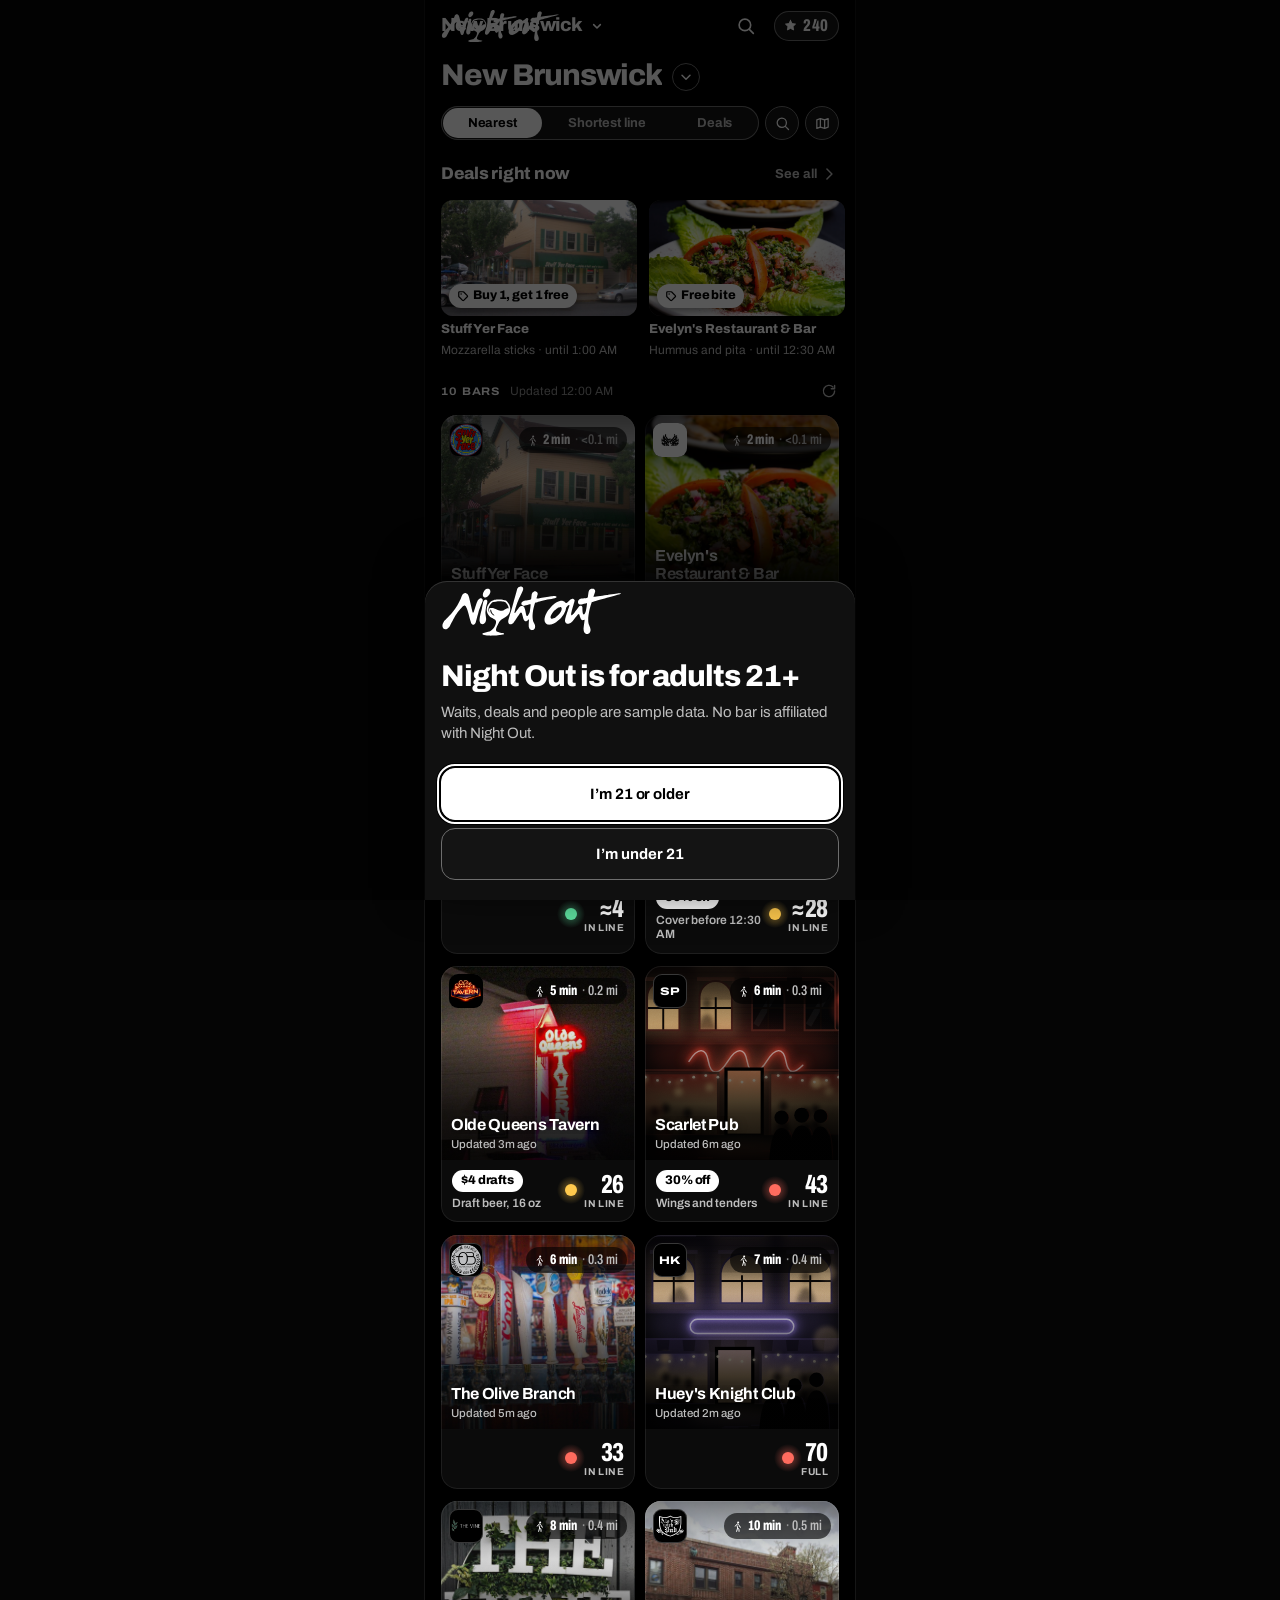
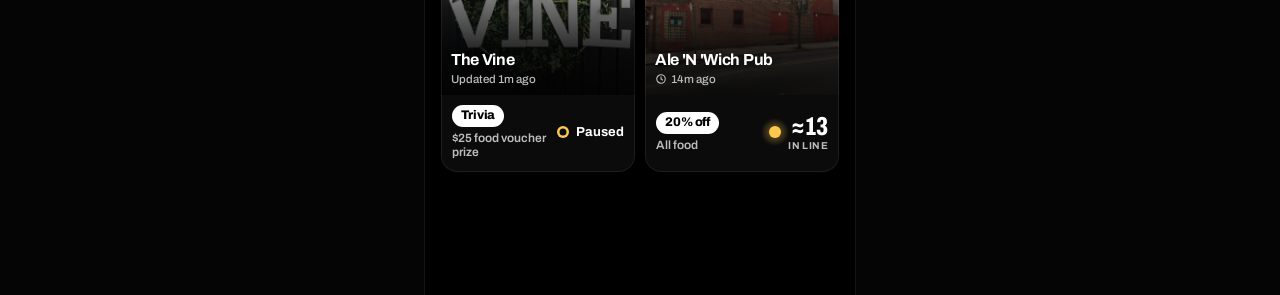
==== index.html @ cf61d763 "Smoother, more polished motion and fixes from the full UI/UX + animation QA Co-Authored-By: Claude O" ====
<!doctype html>
<html lang="en">
<head>
  <meta charset="utf-8">
  <meta name="viewport" content="width=device-width, initial-scale=1, viewport-fit=cover, interactive-widget=resizes-content">
  <meta name="color-scheme" content="dark">
  <meta name="theme-color" content="#000000">
  <meta name="robots" content="noindex">
  <title>Night Out</title>
  <meta name="description" content="Bar lines, deals and groups heading out around New Brunswick. Sample data; no bar is affiliated.">
  <link rel="icon" href="data:image/svg+xml,%3Csvg xmlns='http://www.w3.org/2000/svg' viewBox='150 48 140 140'%3E%3Crect x='150' y='48' width='140' height='140' rx='34' fill='black'/%3E%3Cpath fill='white' fill-rule='evenodd' d='M205.2 201.5C200.2 201.6 194.4 201.6 189.8 201.4C185.1 201.2 180.9 200.9 177.2 200.3C173.6 199.7 169.9 198.5 168 197.9C166.1 197.3 166.5 197.2 166 196.8C165.5 196.3 165.1 195.8 165 195.2C165 194.7 165.1 193.9 165.8 193.2C166.4 192.6 164.5 192.6 169 191.2C173.5 189.8 187.8 186.3 192.8 184.8C197.7 183.3 196.7 183 198.5 182C200.2 181 201.5 180.2 203.2 178.6C205 177 207.6 174.5 209.2 172.4C210.9 170.3 212 168.4 213.2 166C214.5 163.7 215.9 160.7 216.8 158.2C217.8 155.8 218.5 153.5 218.9 151.2C219.2 149 219.1 146.3 218.9 144.8C218.8 143.2 218.4 142.9 218 142C217.5 141.1 217.2 140.4 216.2 139.4C215.3 138.5 215 137.8 212.5 136.3C210 134.8 204.4 132.2 201.5 130.5C198.6 128.8 196.8 127.5 195 126C193.2 124.4 191.9 123 190.5 121.3C189.1 119.5 187.6 117.5 186.5 115.5C185.4 113.5 184.6 111.8 183.9 109.2C183.2 106.7 182.4 103.3 182.2 100.2C182 97.2 182.5 93.5 182.9 91C183.2 88.5 183.5 87.8 184.4 85.5C185.4 83.2 186.8 80 188.4 77.2C190.1 74.5 192.6 71.4 194.6 69.2C196.5 67.1 197.8 65.5 200 64.2C202.2 62.8 204 62.3 207.5 61.3C211 60.3 216.9 58.8 221.2 58.2C225.6 57.5 229.7 57.4 233.8 57.4C237.8 57.5 241.5 57.8 245.5 58.5C249.5 59.2 255.1 60.8 257.8 61.7C260.4 62.6 259.8 62.4 261.2 63.7C262.7 65 264.6 67.2 266.2 69.4C267.9 71.6 270.2 75.2 271.2 77C272.3 78.9 272.2 78.8 272.8 80.5C273.5 82.2 274.5 85.3 275 87.2C275.5 89.2 275.6 90.5 275.7 92.2C275.9 94 276 95.8 275.7 98C275.5 100.2 275.2 102.6 274.3 105.2C273.4 107.9 271.5 111.8 270.3 114C269.2 116.2 268.6 116.8 267.4 118.2C266.3 119.7 265.5 120.8 263.5 122.6C261.5 124.3 258.6 126.8 255.6 128.8C252.7 130.7 248.4 132.7 245.8 134.4C243.1 136 241.5 136.9 239.5 138.6C237.5 140.2 235.7 142.1 233.9 144.2C232.2 146.4 230.8 148.6 229.1 151.8C227.4 154.9 224.9 160.1 223.5 163.3C222.1 166.4 221.4 168.1 220.6 170.5C219.8 172.9 219.2 175.8 218.9 177.5C218.7 179.2 219 179.6 219.2 180.5C219.4 181.4 219.4 181.8 220.2 182.8C221 183.7 222.1 185 224.2 186C226.3 187 228.7 187.7 232.8 188.6C236.8 189.6 245.5 191 248.5 191.7C251.5 192.4 250.3 192.3 250.8 192.8C251.2 193.3 251.3 194 251.2 194.5C251.1 195 250.9 195.2 250 195.7C249.1 196.1 248.4 196.5 245.5 197.2C242.6 197.8 236.8 198.8 232.5 199.4C228.2 200 224.5 200.4 220 200.8C215.5 201.1 210.3 201.4 205.2 201.5ZM192.4 109.8C192.6 109.4 191.5 104.9 191.3 103C191.1 101.1 191 99.8 191.1 98.2C191.3 96.7 191.7 94.5 192.4 93.5C193 92.5 193.3 92.4 194.8 92C196.3 91.6 199.3 91.1 201.2 91.1C203.2 91 204.6 91.2 206.8 91.7C208.9 92.2 210.5 92.7 214.2 94.2C218 95.7 225.7 99.5 229.2 100.9C232.8 102.2 233.5 102.1 235.5 102.3C237.5 102.6 239.5 102.5 241.2 102.4C243 102.2 244.6 101.9 246 101.5C247.4 101.2 246.8 101.7 249.5 100.3C252.2 99 259.6 94.6 262.2 93.4C264.9 92.2 264.2 92.9 265.2 93C266.3 93 267.9 93.7 268.5 93.7C269.1 93.7 268.9 93.5 269 93C269.1 92.5 269.1 91.7 269 90.5C268.8 89.3 268.5 87.5 267.9 85.8C267.4 84 266.3 81.8 265.5 80.2C264.8 78.7 264.5 78.1 263.3 76.5C262.1 74.9 259.6 71.8 258.4 70.5C257.1 69.2 258.2 69.5 256 68.7C253.8 67.8 248.9 66.3 245 65.6C241.1 65 236.4 64.6 232.5 64.5C228.6 64.4 225.5 64.6 221.5 65.2C217.5 65.8 211.7 67.3 208.8 68.1C205.8 68.9 205.2 68.9 203.8 69.8C202.2 70.7 201.2 72 199.8 73.5C198.3 75.1 196.5 77 195.1 79.2C193.6 81.5 192 84.3 191.1 86.8C190.1 89.2 189.6 91.6 189.2 93.8C188.9 95.9 188.8 97.6 188.9 99.5C189 101.4 189.4 103.5 190 105.2C190.5 107 192.2 110.1 192.4 109.8ZM212.8 121.8C213.1 121.6 213.3 121.3 212.3 120.2C211.4 119.2 208.7 117.3 207.2 115.7C205.8 114.2 204.5 112.5 203.5 110.8C202.5 109.1 201.8 107.7 201.1 105.8C200.5 103.8 200.1 100.5 199.6 99.2C199.2 98 198.9 98.3 198.5 98.1C198.1 98 197.6 97.9 197.2 98.3C196.9 98.6 196.3 99.5 196.1 100.2C195.9 101 196 101.8 196.2 103C196.3 104.2 196.7 105.9 197.2 107.4C197.8 108.8 198.5 110.4 199.4 111.8C200.2 113.1 201.1 114.2 202.2 115.3C203.4 116.5 204.6 117.6 206 118.6C207.4 119.6 209.4 120.9 210.5 121.4C211.6 121.9 212.5 121.9 212.8 121.8Z'/%3E%3C/svg%3E">
  <link rel="preconnect" href="https://fonts.googleapis.com"><link rel="preconnect" href="https://fonts.gstatic.com" crossorigin>
  <link rel="stylesheet" href="https://fonts.googleapis.com/css2?family=Archivo:wdth,wght@62..125,100..900&display=swap">
  <link rel="stylesheet" href="styles/tokens.css">
  <link rel="stylesheet" href="styles/app.css">
  <script type="module" src="src/main.js"></script>
</head>
<body>
  <!-- Brand mark (team artwork, 2026-10-18): hand-lettered "Night out" with a wine-glass g, traced to vector parts.
       Parts are reused by the top bar, the 21+ gate, the VIP card and the splash. -->
  <svg class="sprite" width="0" height="0" aria-hidden="true" focusable="false"><defs><path clip-rule="evenodd" id="nm-N" fill-rule="evenodd" d="M18 176.3C16.8 176.2 15.2 175.9 14 175.5C12.8 175.1 11.9 174.6 11 173.9C10.1 173.3 9.5 172.7 8.8 171.8C8.1 170.8 7.3 169.5 6.8 168.2C6.3 167 6 165.4 5.9 164C5.7 162.6 5.7 161.2 5.8 159.8C6 158.3 6.3 156.6 6.7 155.2C7 153.9 7.1 153.5 8 151.8C8.9 150 11 146.6 12.2 144.8C13.4 142.9 10.7 145.9 15.4 140.8C20.2 135.6 35 120.3 40.8 114C46.5 107.8 46.9 106.7 49.6 103.2C52.3 99.8 54.5 96.9 57 93.2C59.5 89.6 62.2 85.5 64.8 81.2C67.3 77 69.9 72.1 72.2 67.7C74.6 63.3 76.8 58.9 78.6 54.8C80.4 50.6 82 45.7 83.1 43C84.2 40.3 84.3 40.1 85.2 38.8C86.2 37.4 87.4 36 88.8 35C90.1 34 92.2 33.1 93.5 32.7C94.8 32.2 95.8 32.3 96.8 32.3C97.8 32.3 98.3 32.2 99.5 32.7C100.7 33.2 102.6 33.8 104 35.1C105.4 36.3 107.1 38.8 108.1 40.2C109.1 41.7 109.1 42 109.8 44C110.5 46 109.9 41.8 112.4 52C114.9 62.2 122.6 95.8 125 105.2C127.3 114.7 126.1 108.1 126.5 108.8C126.9 109.6 127.1 109.8 127.5 109.8C127.9 109.9 128.4 110 129 109.2C129.6 108.5 129.1 111.1 131.1 105.2C133.1 99.4 139.1 80.5 141.2 74C143.4 67.5 143.2 68.6 144.1 66.5C145 64.4 145.6 62.9 146.8 61.2C147.9 59.5 149.4 57.7 150.8 56.5C152.2 55.3 154 54.4 155.2 53.8C156.5 53.3 157.3 53.2 158.2 53.1C159.2 53 160 53.2 160.8 53.3C161.5 53.5 161.9 53.6 162.5 54C163.1 54.4 163.8 55 164.2 55.5C164.7 56 165 56.5 165.3 57.2C165.7 58 166.1 58.6 166.1 60C166.1 61.4 167 61.4 165.4 65.8C163.8 70.1 158.8 81 156.7 86.2C154.6 91.5 154.2 92.9 152.8 97C151.4 101.1 150.7 102.6 148.4 111C146 119.4 140.8 140.2 138.7 147.2C136.6 154.3 136.8 151.8 135.9 153.2C134.9 154.8 134.1 155.5 133.1 156.2C132.1 157 131.1 157.6 130 157.9C128.9 158.2 127.6 158.2 126.5 157.9C125.4 157.7 124.6 157.3 123.7 156.5C122.8 155.7 122 155.3 121.1 153.2C120.1 151.2 119.9 151.8 117.8 144.2C115.6 136.8 110.4 116.8 107.9 108.2C105.4 99.7 103.9 96.4 102.7 93C101.4 89.6 101.3 89.6 100.5 88.1C99.7 86.6 98.7 85 97.9 84C97.1 83 96.6 82.6 95.8 82.3C94.9 81.9 94.2 81.6 93 81.9C91.8 82.1 90.5 82.5 88.8 83.8C87 85 85.5 86.4 82.6 89.5C79.7 92.6 74.5 98.6 71.2 102.6C68 106.6 65.9 109.4 63.1 113.5C60.2 117.6 58.8 118.9 54.1 127.2C49.4 135.6 38.6 156.9 34.8 163.8C31.1 170.6 32.9 166.8 31.7 168.2C30.5 169.7 28.9 171.3 27.8 172.2C26.8 173.2 26.3 173.5 25.2 174.1C24.2 174.6 22.7 175.3 21.5 175.7C20.3 176 19.2 176.3 18 176.3Z"/><path clip-rule="evenodd" id="nm-i" fill-rule="evenodd" d="M166.2 155.8C165 156 164 155.8 163 155.6C162 155.3 160.8 154.9 160 154.4C159.2 154 158.7 153.6 158 152.8C157.3 152 156.5 151.6 155.8 149.8C155 148 153.9 144.8 153.6 142C153.3 139.2 153.5 136.9 154 133C154.6 129.1 155.2 125.1 156.7 118.5C158.2 111.9 161 101.7 162.9 93.2C164.8 84.8 167 72.8 168.1 68C169.3 63.2 169 65.5 169.7 64.2C170.4 63 171.4 61.6 172.3 60.8C173.3 59.9 174.2 59.4 175.2 59.1C176.3 58.7 177.8 58.6 178.8 58.6C179.7 58.6 180.1 58.8 180.8 59.1C181.4 59.4 182.2 60 182.8 60.6C183.3 61.2 183.6 61.6 183.9 62.5C184.2 63.4 184.5 64.4 184.5 65.8C184.5 67.1 184.7 67 183.9 70.8C183 74.5 180.6 82.6 179.5 88.2C178.4 93.9 177.6 100.1 177.2 104.5C176.8 108.9 176.7 110 177.1 114.8C177.4 119.5 179.1 128.9 179.5 133C179.8 137.1 179.6 137.4 179.3 139.5C179.1 141.6 178.6 143.6 177.9 145.5C177.2 147.4 176.2 149.2 175 150.7C173.8 152.2 172.2 153.5 170.8 154.3C169.3 155.1 167.5 155.5 166.2 155.8Z"/><path clip-rule="evenodd" id="nm-dot" fill-rule="evenodd" d="M177.2 49.8C175.9 50.1 175.4 49.9 174.5 49.8C173.6 49.7 172.6 49.5 171.8 49C170.9 48.5 169.8 47.7 169.1 47C168.5 46.3 168.1 45.7 167.7 44.8C167.3 43.8 167 42.6 166.8 41.5C166.6 40.4 166.4 39.8 166.6 38C166.9 36.2 167.1 33.1 168.1 30.5C169.1 27.9 171.2 24.6 172.6 22.5C174.1 20.4 175.1 19.3 176.9 18C178.7 16.7 181.8 15.4 183.2 14.8C184.7 14.3 184.8 14.5 185.8 14.5C186.7 14.6 188 14.6 189.2 15C190.4 15.4 191.9 16.1 193 17C194.1 17.9 195 19 195.6 20.5C196.2 22 196.6 24 196.6 25.8C196.6 27.5 196.3 29.3 195.8 31C195.3 32.7 194.9 34 193.7 36C192.4 38 190.1 41.2 188.2 43.2C186.4 45.2 184.3 46.7 182.5 47.8C180.7 48.9 178.6 49.4 177.2 49.8Z"/><path clip-rule="evenodd" id="nm-glass" fill-rule="evenodd" d="M205.2 201.5C200.2 201.6 194.4 201.6 189.8 201.4C185.1 201.2 180.9 200.9 177.2 200.3C173.6 199.7 169.9 198.5 168 197.9C166.1 197.3 166.5 197.2 166 196.8C165.5 196.3 165.1 195.8 165 195.2C165 194.7 165.1 193.9 165.8 193.2C166.4 192.6 164.5 192.6 169 191.2C173.5 189.8 187.8 186.3 192.8 184.8C197.7 183.3 196.7 183 198.5 182C200.2 181 201.5 180.2 203.2 178.6C205 177 207.6 174.5 209.2 172.4C210.9 170.3 212 168.4 213.2 166C214.5 163.7 215.9 160.7 216.8 158.2C217.8 155.8 218.5 153.5 218.9 151.2C219.2 149 219.1 146.3 218.9 144.8C218.8 143.2 218.4 142.9 218 142C217.5 141.1 217.2 140.4 216.2 139.4C215.3 138.5 215 137.8 212.5 136.3C210 134.8 204.4 132.2 201.5 130.5C198.6 128.8 196.8 127.5 195 126C193.2 124.4 191.9 123 190.5 121.3C189.1 119.5 187.6 117.5 186.5 115.5C185.4 113.5 184.6 111.8 183.9 109.2C183.2 106.7 182.4 103.3 182.2 100.2C182 97.2 182.5 93.5 182.9 91C183.2 88.5 183.5 87.8 184.4 85.5C185.4 83.2 186.8 80 188.4 77.2C190.1 74.5 192.6 71.4 194.6 69.2C196.5 67.1 197.8 65.5 200 64.2C202.2 62.8 204 62.3 207.5 61.3C211 60.3 216.9 58.8 221.2 58.2C225.6 57.5 229.7 57.4 233.8 57.4C237.8 57.5 241.5 57.8 245.5 58.5C249.5 59.2 255.1 60.8 257.8 61.7C260.4 62.6 259.8 62.4 261.2 63.7C262.7 65 264.6 67.2 266.2 69.4C267.9 71.6 270.2 75.2 271.2 77C272.3 78.9 272.2 78.8 272.8 80.5C273.5 82.2 274.5 85.3 275 87.2C275.5 89.2 275.6 90.5 275.7 92.2C275.9 94 276 95.8 275.7 98C275.5 100.2 275.2 102.6 274.3 105.2C273.4 107.9 271.5 111.8 270.3 114C269.2 116.2 268.6 116.8 267.4 118.2C266.3 119.7 265.5 120.8 263.5 122.6C261.5 124.3 258.6 126.8 255.6 128.8C252.7 130.7 248.4 132.7 245.8 134.4C243.1 136 241.5 136.9 239.5 138.6C237.5 140.2 235.7 142.1 233.9 144.2C232.2 146.4 230.8 148.6 229.1 151.8C227.4 154.9 224.9 160.1 223.5 163.3C222.1 166.4 221.4 168.1 220.6 170.5C219.8 172.9 219.2 175.8 218.9 177.5C218.7 179.2 219 179.6 219.2 180.5C219.4 181.4 219.4 181.8 220.2 182.8C221 183.7 222.1 185 224.2 186C226.3 187 228.7 187.7 232.8 188.6C236.8 189.6 245.5 191 248.5 191.7C251.5 192.4 250.3 192.3 250.8 192.8C251.2 193.3 251.3 194 251.2 194.5C251.1 195 250.9 195.2 250 195.7C249.1 196.1 248.4 196.5 245.5 197.2C242.6 197.8 236.8 198.8 232.5 199.4C228.2 200 224.5 200.4 220 200.8C215.5 201.1 210.3 201.4 205.2 201.5ZM192.4 109.8C192.6 109.4 191.5 104.9 191.3 103C191.1 101.1 191 99.8 191.1 98.2C191.3 96.7 191.7 94.5 192.4 93.5C193 92.5 193.3 92.4 194.8 92C196.3 91.6 199.3 91.1 201.2 91.1C203.2 91 204.6 91.2 206.8 91.7C208.9 92.2 210.5 92.7 214.2 94.2C218 95.7 225.7 99.5 229.2 100.9C232.8 102.2 233.5 102.1 235.5 102.3C237.5 102.6 239.5 102.5 241.2 102.4C243 102.2 244.6 101.9 246 101.5C247.4 101.2 246.8 101.7 249.5 100.3C252.2 99 259.6 94.6 262.2 93.4C264.9 92.2 264.2 92.9 265.2 93C266.3 93 267.9 93.7 268.5 93.7C269.1 93.7 268.9 93.5 269 93C269.1 92.5 269.1 91.7 269 90.5C268.8 89.3 268.5 87.5 267.9 85.8C267.4 84 266.3 81.8 265.5 80.2C264.8 78.7 264.5 78.1 263.3 76.5C262.1 74.9 259.6 71.8 258.4 70.5C257.1 69.2 258.2 69.5 256 68.7C253.8 67.8 248.9 66.3 245 65.6C241.1 65 236.4 64.6 232.5 64.5C228.6 64.4 225.5 64.6 221.5 65.2C217.5 65.8 211.7 67.3 208.8 68.1C205.8 68.9 205.2 68.9 203.8 69.8C202.2 70.7 201.2 72 199.8 73.5C198.3 75.1 196.5 77 195.1 79.2C193.6 81.5 192 84.3 191.1 86.8C190.1 89.2 189.6 91.6 189.2 93.8C188.9 95.9 188.8 97.6 188.9 99.5C189 101.4 189.4 103.5 190 105.2C190.5 107 192.2 110.1 192.4 109.8ZM212.8 121.8C213.1 121.6 213.3 121.3 212.3 120.2C211.4 119.2 208.7 117.3 207.2 115.7C205.8 114.2 204.5 112.5 203.5 110.8C202.5 109.1 201.8 107.7 201.1 105.8C200.5 103.8 200.1 100.5 199.6 99.2C199.2 98 198.9 98.3 198.5 98.1C198.1 98 197.6 97.9 197.2 98.3C196.9 98.6 196.3 99.5 196.1 100.2C195.9 101 196 101.8 196.2 103C196.3 104.2 196.7 105.9 197.2 107.4C197.8 108.8 198.5 110.4 199.4 111.8C200.2 113.1 201.1 114.2 202.2 115.3C203.4 116.5 204.6 117.6 206 118.6C207.4 119.6 209.4 120.9 210.5 121.4C211.6 121.9 212.5 121.9 212.8 121.8Z"/><path clip-rule="evenodd" id="nm-ht" fill-rule="evenodd" d="M364.5 179.5C363.1 179.8 361.5 179.9 360 179.5C358.5 179.2 357 178.4 355.7 177.5C354.5 176.6 353.4 175.4 352.5 174C351.6 172.7 351 171.5 350.5 169.5C349.9 167.5 349.3 166.9 349.2 161.8C349.1 156.6 350 142.6 350.1 138.5C350.2 134.4 350 137.3 349.8 137C349.5 136.8 349.7 136.1 348.8 136.9C347.8 137.6 345.7 140.6 344.2 141.8C342.8 143 341.7 143.7 340.2 144.1C338.8 144.5 337 144.4 335.8 144.1C334.5 143.8 333.4 143 332.5 142.2C331.6 141.5 331.2 140.7 330.5 139.5C329.8 138.3 329.8 139.2 328.4 135C327.1 130.8 323.6 117.9 322.3 114C321.1 110.1 321.5 112 321 111.4C320.5 110.7 320.1 110.2 319.5 110.1C318.9 109.9 318.3 109.6 317.2 110.2C316.2 110.9 317.4 108 313.1 114C308.9 120 295.6 140.2 291.5 146.2C287.5 152.2 289.8 148.8 288.7 150C287.7 151.2 286.7 152.5 285.2 153.5C283.7 154.5 281.1 155.7 279.7 156.2C278.4 156.8 278.1 156.7 277.2 156.7C276.4 156.7 275.6 156.6 274.8 156.4C273.9 156.2 273.1 155.9 272.3 155.5C271.6 155.1 271 154.9 270.2 153.9C269.5 152.9 268.4 151.2 268 149.5C267.6 147.8 267.4 146.1 267.7 143.5C268 140.9 267.1 143 269.7 134C272.2 125 277.5 108.5 283 89.2C288.5 70 299 31 302.6 18.5C306.1 6 303.7 15.5 304.4 14.2C305.1 13 306 11.7 306.9 10.8C307.7 9.8 308.4 9.1 309.5 8.4C310.6 7.7 311.9 6.9 313.5 6.5C315.1 6.1 317.9 6.1 319.2 6.1C320.6 6.1 320.7 6.3 321.5 6.7C322.3 7 323.5 7.8 324.2 8.3C325 8.9 325.3 9.3 325.8 10C326.2 10.7 326.6 11 326.8 12.2C327 13.5 327.4 15.3 327 17.5C326.6 19.7 327.3 18.6 324.2 25.4C321.2 32.3 312.6 50 308.8 58.5C305.1 67 303.7 71.1 301.7 76.5C299.7 81.9 298.2 86.7 297 90.7C295.8 94.7 295.1 97.2 294.4 100.5C293.6 103.8 292.9 108.5 292.6 110.2C292.3 112 292.5 111 292.6 111.2C292.7 111.5 293 111.7 293.2 111.8C293.5 111.8 293.8 111.9 294.2 111.6C294.7 111.3 293.3 113.2 295.7 110C298.1 106.8 305.7 96.3 308.7 92.5C311.7 88.7 312.1 88.5 313.8 87C315.4 85.6 317.4 84.6 318.8 84C320.1 83.3 320.8 83.4 321.8 83.3C322.8 83.2 323.6 83.1 324.8 83.5C325.9 84 327.7 84.9 328.8 85.8C329.8 86.7 330.5 87.8 331.2 88.8C331.8 89.7 332 90.1 332.5 91.5C333.1 92.9 333.3 92.7 334.3 97C335.4 101.3 337.8 113.4 338.8 117.5C339.8 121.6 339.8 120.6 340.2 121.5C340.7 122.4 341 122.7 341.5 123C342 123.3 342.5 123.4 343 123.4C343.5 123.4 343.8 123.4 344.3 123C344.8 122.6 345.2 122.8 346.2 121.3C347.3 119.7 349.5 116.2 350.7 113.5C352 110.8 352.8 108.8 353.6 105C354.4 101.2 355.2 94.5 355.7 90.5C356.1 86.5 356.4 82.9 356.6 80.8C356.7 78.6 356.6 78.2 356.4 77.5C356.2 76.8 355.7 76.8 355.2 76.6C354.8 76.4 357 75.6 353.5 76.5C350 77.3 338.1 80.8 334.2 81.7C330.4 82.7 331.7 82.3 330.5 82.4C329.3 82.5 328.3 82.5 327.2 82.3C326.2 82.1 325 81.7 324 81.1C323 80.5 322.1 79.7 321.4 78.8C320.7 77.8 320.2 76.5 320 75.5C319.8 74.5 320 73.4 320.2 72.5C320.3 71.6 320.6 70.9 321.1 70C321.6 69.1 322.1 68.2 323.2 67.2C324.3 66.3 325.5 65 327.5 64.2C329.5 63.3 330.5 63 335 62.1C339.5 61.1 350.9 59.3 354.8 58.4C358.6 57.4 357.3 57.2 358 56.6C358.7 56 358.5 57.7 359 54.8C359.5 51.8 360.3 42.3 360.9 38.8C361.5 35.2 361.8 35 362.4 33.5C363 32 363.4 31.2 364.5 30C365.7 28.8 367.7 27.2 369.2 26.4C370.8 25.6 372.3 25.4 373.8 25.3C375.2 25.2 376.7 25.4 378 25.8C379.3 26.2 380.5 26.9 381.5 27.7C382.5 28.5 383.2 29.5 383.8 30.5C384.3 31.5 384.6 32.7 384.8 33.8C385 34.8 385.6 33.8 384.9 36.8C384.2 39.7 381.3 48.6 380.6 51.2C379.9 53.9 380.5 52.4 380.6 52.8C380.8 53.1 379.6 53.7 381.5 53.6C383.4 53.6 382.5 53.9 392 52.4C401.5 50.9 428.7 46.3 438.2 44.9C447.8 43.4 446.9 43.8 449.2 43.5C451.6 43.3 451.3 43.4 452.5 43.5C453.7 43.7 455.4 44 456.5 44.3C457.6 44.6 458.3 45 458.9 45.5C459.5 46 459.8 46.5 460 47C460.1 47.5 460 48 459.8 48.5C459.5 49 459.7 49.2 458.5 49.9C457.3 50.5 458.3 50.9 452.5 52.3C446.7 53.7 433.8 56 423.8 58.2C413.8 60.5 400.2 63.7 392.5 65.7C384.8 67.6 380.6 69.1 377.8 70C374.9 70.9 376.1 70.6 375.5 71C374.9 71.3 375.2 70.1 374.4 72C373.7 73.9 372.2 77.6 371 82.2C369.7 86.9 367.9 94.1 366.9 99.8C365.9 105.4 365.2 111.8 364.8 116C364.4 120.2 364.5 122.3 364.5 125.2C364.5 128.2 364.7 131.1 365 133.8C365.3 136.4 365.7 138.9 366.2 141C366.7 143.1 366.7 143.4 367.9 146.2C369.2 149.1 372.4 155.5 373.5 158.2C374.6 161 374.4 161.2 374.5 162.8C374.7 164.2 374.7 165.7 374.6 167.2C374.4 168.8 374 170.7 373.5 172C373 173.3 372.3 174.2 371.4 175.2C370.5 176.3 369.4 177.3 368.2 178.1C367.1 178.8 365.9 179.3 364.5 179.5Z"/><path clip-rule="evenodd" id="nm-out" fill-rule="evenodd" d="M583.8 195.3C582.2 195.6 580 195.2 578.8 195.1C577.5 194.9 577.4 194.8 576.5 194.3C575.6 193.8 574.5 193.3 573.5 192.2C572.4 191.2 571 189.5 570.2 187.8C569.3 186 568.7 183.7 568.3 181.8C567.9 179.8 567.8 178.1 567.7 176C567.6 173.9 567.2 174.8 567.9 169C568.5 163.2 570.9 146 571.5 141C572.1 136 571.6 139.7 571.3 139.2C571.1 138.8 570.8 138 570 138.1C569.2 138.2 567.4 139.4 566.2 139.7C565.1 140 564.2 140.2 563.2 140.1C562.3 140 561.4 139.6 560.6 139.2C559.8 138.9 559.4 138.9 558.5 137.7C557.6 136.4 556.4 135 555.1 131.8C553.8 128.5 551.8 120.8 550.8 118.2C549.7 115.5 549.6 116.4 549 116.1C548.4 115.8 547.8 115.8 547 116.2C546.2 116.7 547.6 114.6 544.1 118.8C540.6 122.9 529.8 136.5 526 141C522.2 145.6 523 144.4 521.3 146C519.5 147.6 517.3 149.6 515.5 150.8C513.7 152 512.3 152.7 510.5 153.3C508.7 153.9 506.5 154.4 504.8 154.3C503 154.3 501.2 153.8 499.8 153C498.3 152.2 496.8 150.7 495.9 149.5C495 148.3 494.6 146.9 494.3 145.8C493.9 144.6 493.7 144.4 493.7 142.5C493.8 140.6 493.7 138.5 494.6 134.5C495.5 130.5 496.5 127.1 499.1 118.8C501.8 110.4 508.5 90.8 510.5 84.5C512.5 78.2 511.1 81.9 511 81C511 80.1 510.7 79.6 510.2 79.3C509.8 79.1 509.2 79.2 508.5 79.5C507.8 79.8 507 80.4 506 81.2C505 82 503.8 83 502.7 84.2C501.6 85.5 500.1 87.4 499.4 88.5C498.7 89.6 498.9 88.8 498.3 91C497.7 93.2 496.9 98 495.8 101.5C494.6 105 492.8 108.8 491.3 111.8C489.8 114.7 488.9 116.2 486.8 119.3C484.6 122.3 481.1 126.9 478.5 129.9C475.9 133 473.8 135.1 471 137.6C468.2 140.2 464.2 143.3 461.5 145.3C458.8 147.4 457.5 148.3 454.5 149.9C451.5 151.6 447.2 153.9 443.8 155.2C440.3 156.4 436.3 157.2 434 157.6C431.7 158 431.1 157.8 429.8 157.8C428.4 157.7 427 157.5 425.8 157.2C424.5 157 423.3 156.6 422.2 156.1C421.2 155.6 420.1 154.9 419.2 154.3C418.4 153.7 417.7 153.1 417 152.3C416.3 151.5 415.5 150.5 414.9 149.5C414.3 148.5 413.9 147.6 413.4 146.2C413 144.9 412.5 143.7 412.3 141.5C412.2 139.3 412 136.2 412.4 133.2C412.7 130.3 413.4 127.2 414.5 124C415.5 120.8 416.7 117.9 418.7 114C420.7 110.1 423.5 105.2 426.7 100.8C429.9 96.3 434.4 91.1 437.9 87.2C441.4 83.4 445.3 80.2 448 77.8C450.7 75.4 452.2 74.4 454.2 73C456.3 71.5 457.9 70.4 460.5 69C463.1 67.7 467.1 65.7 469.8 64.7C472.4 63.7 474.6 63.4 476.5 63.1C478.4 62.7 479.8 62.8 481.2 62.8C482.7 62.9 483.7 63 485 63.3C486.3 63.7 487.9 64.3 489 64.8C490.1 65.2 490.2 65.2 491.3 66.2C492.4 67.3 494.8 70 495.8 70.9C496.7 71.7 496.8 71.4 497.2 71.4C497.8 71.5 498.1 71.5 498.8 71.3C499.4 71.1 499.9 71.1 501 70.4C502.1 69.7 502.7 69.4 505.4 67.2C508.1 65.1 514.6 59.2 517.2 57.2C519.9 55.2 520.1 55.7 521.2 55.3C522.4 54.9 523.2 54.8 524.2 54.8C525.2 54.9 526.4 55.1 527.2 55.5C528.1 55.9 529 56.6 529.6 57.2C530.2 57.9 530.5 58.3 530.8 59.5C531.1 60.7 533.2 56.6 531.4 64.2C529.6 71.9 522.1 96.5 520 105.2C517.8 114 518.4 114.1 518.2 116.5C518 118.9 518.6 119.1 518.8 119.8C519.1 120.4 519.3 120.4 519.8 120.5C520.2 120.5 520.3 120.8 521.2 120.2C522.2 119.6 523.8 118.5 525.5 116.8C527.3 115 527.8 114.6 531.8 109.5C535.7 104.4 545.9 90.4 549.4 86C552.8 81.6 551.4 84 552.5 83.3C553.6 82.7 555 82.2 556.2 82.2C557.5 82.2 559 82.7 560 83.4C561 84 561.7 85.2 562.2 86.2C562.7 87.3 562.7 86.5 562.9 89.5C563.1 92.5 563.1 100.2 563.4 104C563.7 107.8 564.3 110.6 564.7 112.5C565.1 114.4 565.3 114.6 565.6 115.2C566 115.9 566.4 116.3 566.8 116.7C567.1 117 567.5 117.2 568 117.2C568.5 117.3 569.2 117.2 569.8 116.9C570.3 116.6 571 115.9 571.5 115.2C572.1 114.6 572.1 114.8 573 112.9C573.9 111 575.5 108.3 576.7 103.8C577.8 99.2 579.2 90.6 579.9 85.5C580.7 80.4 581.3 75.4 581.2 73.2C581 71.1 583 72.1 579.2 72.8C575.5 73.5 563.2 76.8 558.8 77.5C554.3 78.2 554.4 77.5 552.8 77.2C551.1 76.8 549.8 76.1 548.8 75.3C547.7 74.6 547 73.6 546.4 72.5C545.8 71.4 545.4 70.4 545.3 69C545.2 67.6 545.4 65.7 545.8 64.3C546.1 63 546.8 61.7 547.4 60.8C548 59.8 548.6 59.3 549.2 58.7C549.9 58 550.5 57.4 551.5 56.8C552.5 56.2 553.5 55.6 555 55C556.5 54.5 556.6 54.3 560.8 53.7C564.9 53 576.2 51.9 580 51.3C583.8 50.6 582.8 50.3 583.6 49.8C584.4 49.2 584.1 51 584.7 47.8C585.3 44.5 586.4 34.1 587.1 30C587.8 25.9 588.5 24.9 589.1 23.2C589.7 21.6 590.2 21.1 590.9 20.2C591.5 19.4 592.1 18.7 593 18C593.9 17.2 595.2 16.5 596.2 16C597.2 15.5 597.7 15.2 599 15C600.3 14.7 602.4 14.4 603.8 14.5C605.1 14.5 606 14.7 607.2 15.2C608.5 15.8 610 16.6 611 17.5C612 18.5 612.7 19.9 613.1 21C613.5 22.1 613.6 23.2 613.6 24.2C613.6 25.3 614.3 24 613.2 27.5C612.2 31 608.4 41.8 607.5 45C606.6 48.2 607.5 46.2 607.7 46.5C607.9 46.8 594.2 49 608.8 47.1C623.3 45.1 678.2 37.2 695.2 34.9C712.3 32.7 707.8 33.5 711.2 33.3C714.7 33.1 715.1 33.5 716 33.6C716.9 33.8 716.4 34 716.4 34.2C716.3 34.5 716.5 34.6 715.8 35C715 35.4 729.1 31.6 711.8 36.4C694.4 41.3 630 59.1 611.7 64.2C593.3 69.4 603.7 66.6 601.8 67.3C599.8 68 601.5 65.1 600.3 68.2C599 71.4 596.1 80.6 594.4 86.2C592.8 91.9 591.6 96.2 590.4 102.2C589.2 108.3 587.7 117.4 587 122.8C586.3 128.1 586.2 130.5 586.1 134.2C586 138 586.1 142.5 586.3 145.2C586.5 148 586.7 149 587.1 151C587.5 153 587.8 154.8 588.7 157.5C589.7 160.2 591.8 164.7 592.7 167.2C593.7 169.8 594 171.1 594.4 172.8C594.8 174.4 595.1 175.8 595.2 177.2C595.3 178.8 595.3 180.2 595.1 181.8C594.9 183.3 594.5 185.1 593.9 186.5C593.4 187.9 592.7 189.2 591.8 190.4C590.8 191.5 589.6 192.7 588.2 193.5C586.9 194.3 585.3 195 583.8 195.3ZM442.3 134.2C443.8 134.1 445.8 133.9 448.2 132.8C450.7 131.8 454.1 129.8 456.9 128C459.6 126.2 462 124.2 464.5 121.8C467.1 119.3 470.3 115.5 472.2 113.1C474.2 110.7 475 109.3 476 107.5C477.1 105.7 478.1 103.8 478.8 102.3C479.4 100.9 479.6 100.6 479.9 99C480.2 97.4 480.5 94.2 480.4 92.8C480.4 91.3 480 91.1 479.6 90.5C479.3 89.9 478.9 89.3 478.2 88.9C477.6 88.4 476.7 88.1 475.8 88C474.8 87.8 474.1 87.9 472.8 88.2C471.4 88.5 469.2 89.3 467.8 89.9C466.2 90.6 466.1 90.4 463.8 92.1C461.4 93.7 456.9 97 453.9 99.8C450.9 102.5 448.1 105.4 445.7 108.5C443.3 111.6 440.8 115.8 439.3 118.2C437.9 120.8 437.5 122.1 437 123.5C436.5 124.9 436.4 125.4 436.3 126.5C436.2 127.6 436.2 129 436.4 130C436.6 131 437 131.8 437.5 132.5C438 133.1 438.7 133.6 439.5 133.9C440.3 134.2 440.9 134.4 442.3 134.2Z"/><symbol id="nm-logo" viewBox="0 0 722 207"><use href="#nm-N"/><use href="#nm-i"/><use href="#nm-dot"/><use href="#nm-glass"/><use href="#nm-ht"/><use href="#nm-out"/></symbol></defs></svg>
  <!-- Splash (2026-10-18): a glowing nib writes the hand-lettered mark in stroke order, drips fall, the glass fills and
       the swash flicks out; the exact mark settles by ~2.1 s. main.js plays it once, then removes it; CSS hides it after 4.5 s. -->
  <div id="splash" class="splash" aria-hidden="true">
  <svg class="splash-mark" viewBox="0 0 722 207" aria-hidden="true" focusable="false">
    <defs><radialGradient id="sp-glow"><stop offset="0" stop-color="#fff" stop-opacity=".95"/><stop offset=".14" stop-color="#fff" stop-opacity=".7"/><stop offset=".3" stop-color="#fff" stop-opacity=".26"/><stop offset=".58" stop-color="#fff" stop-opacity=".08"/><stop offset="1" stop-color="#fff" stop-opacity="0"/></radialGradient><clipPath id="sp-c-N"><use href="#nm-N"/></clipPath><clipPath id="sp-c-i"><use href="#nm-i"/></clipPath><clipPath id="sp-c-dot"><use href="#nm-dot"/></clipPath><clipPath id="sp-c-glass"><use href="#nm-glass"/></clipPath><clipPath id="sp-c-ht"><use href="#nm-ht"/></clipPath><clipPath id="sp-c-out"><use href="#nm-out"/></clipPath><clipPath id="sp-r-N-up"><path d="M19.5 177.4L16.5 177.4L12.2 176.1L7.4 171.8L5.4 168.2L4.4 163.8L4.4 159L5.4 154.2L7.4 150L11.1 143.8L41.6 111.5L55.4 93.5L64.4 79.5L72.4 64.8L77.1 55L82.1 41.5L84.4 37.8L88.5 33.6L93.8 31.1L98.5 30.9L101.5 32.1L104.6 35.2L106.1 37.8L106.9 40L106.9 44.5L103.1 52.2L102.9 54L95.4 72L94.9 73.8L94.9 81.5L93.5 82.9L89 84.6L82.9 90.2L70.9 104.2L60.1 119L54.1 129L33.9 167.5L27 174.1L24 175.9Z"/></clipPath><clipPath id="sp-r-N-down"><path d="M142 136.4L114.8 136.4L113.9 135.2L107.1 109.8L101.4 92.8L96.9 84.2L93.8 82.9L92.4 81.5L92.1 74.8L82.9 57L82.9 55.8L84.9 51.5L82.4 46.2L81.6 42.8L84.4 37.8L88.5 33.6L92.2 31.6L94.8 30.9L98.5 30.9L103 32.9L107.1 37L110.4 42L113.6 51.8L126.6 107.5L129.4 109.8L130.1 112.8L132.4 117.8L138.1 126.5L140.6 129L142.4 133.5L142.6 135.8Z"/></clipPath><clipPath id="sp-r-N-up2"><path d="M142.2 136.4L114.8 136.4L113.6 134.5L113.4 132L114.4 129.5L116.4 127L118.6 121L121.6 117.5L124.4 112.2L128.9 107.5L140.4 71.8L144.4 62.5L147.6 58L152.2 53.9L156.5 51.9L161 51.9L163.2 53.1L166.1 56.2L167.1 58.5L167.4 63.5L158.1 85.2L153.1 99L148.9 113L143.1 135.5Z"/></clipPath><clipPath id="sp-r-i"><path d="M178.8 126.4L155.2 122.6L154.4 122L161.4 94L167.4 65L173 58.6L177.8 57.1L180.2 57.4L182.5 58.9L184.6 61.2L185.6 64.2L185.4 69.8L180.6 87.8L178.4 103L178.1 114.5L179.6 124.8L179.6 125.5Z"/></clipPath><clipPath id="sp-r-bowl"><path d="M230.5 146.4L229 146.1L227.8 145.1L226.8 145.1L224.5 143.6L219.5 141.6L218.5 141.4L217.2 142.1L214.6 139L212.8 137.6L201.5 131.9L197.2 129.1L189.9 122.2L185.4 116L182.4 109L180.9 101.8L180.9 94.5L182.1 87.2L186.6 77.5L193.1 69L200 62.6L206.2 60.1L220 56.9L233.2 55.9L241.2 56.4L247.5 57.4L259 60.6L264.9 66L270.9 74.2L274.4 81.2L276.6 89L277.1 94L276.9 98.8L276.1 103.2L274.1 108.8L270.9 115.2L267.6 119.5L262.5 124.6L257.5 128.6L242.5 137.4L238.2 140.6L234.2 144.9L231.8 145.1ZM230.4 129.8L233.5 129.4L239.2 127.6L251.5 121.1L257.8 116.4L260.6 113.2L264.6 106L266.4 100.8L266.9 93.8L267.6 93L267.4 88.5L265.6 83L263.1 78L256.8 70.1L246 66.9L234.2 65.6L224 65.9L214.5 67.6L205.8 69.9L203.2 71.1L197.1 77.8L192.9 85L190.4 93.2L190.1 101.2L192.1 108.8L193.4 109.5L195.1 113.2L198.1 117.2L203.2 121.6L215.5 127.9L222 129.6Z"/></clipPath><clipPath id="sp-r-stem"><path d="M209.8 202.6L201.5 202.6L200.8 202.1L196.4 197.5L194.9 193.8L194.6 190.2L196.4 185L199.4 181.8L198.9 180.8L206.6 173.8L210.1 169L214.4 160.8L216.9 154L217.6 150.8L217.6 144.8L216.1 141L217.1 140L217.1 136L216.1 133.2L214.4 131L214.4 129.2L216 127.9L222 129.6L230.2 129.9L238 128.1L239.4 129.5L239.6 132L237.6 134.5L237.6 135.5L233.6 142L235.4 143.8L229.9 152.2L223.9 164.8L221.1 172.2L219.9 178.5L220.6 181.8L222.6 184L220.8 185.9L218.6 187L219.4 190.8L218.9 192L219.1 193L217.6 195.5L217.6 196.8L213.2 201.6Z"/></clipPath><clipPath id="sp-r-base-l"><path d="M209.8 202.6L188.5 202.6L176 201.4L166.2 198.4L164.1 196.2L163.6 194.2L164.4 192.5L166.5 190.6L175.5 187.9L194 183.4L196 182.6L197.8 180.9L200 179.6L202 181.1L205.8 179.4L209.8 179.4L214.2 181.4L217.9 185L218.6 186.2L218.9 189.8L219.4 190.5L219.1 193L217.6 195.5L217.6 196.8L213.2 201.6Z"/></clipPath><clipPath id="sp-r-base-r"><path d="M209.2 202.6L188.5 202.6L176 201.4L166.5 198.6L164.1 196.2L163.6 194.2L164.4 192.5L167 190.4L191.5 183.9L196.5 181.9L197.5 182.4L200.8 181.6L205 179.6L212.8 180.1L216.2 182.4L218.8 182.9L219.8 183.6L221.5 182.9L224 184.6L228 186.1L249.2 190.4L250 190.6L252.4 193.5L252.4 194.8L250 196.9L244.5 198.6L226.8 201.4Z"/></clipPath><clipPath id="sp-r-h-stem"><path d="M299 136.4L268.2 136.4L267.6 135.8L283.6 82.2L302.9 12.2L304.2 10.9L304.8 11.4L308.8 7.4L312.2 5.4L320 4.6L324.2 6.9L327.1 10L328.4 14.2L328.1 18.5L324.6 27.2L308.1 62.5L301.1 81L295.9 98.5L293.9 110L295.4 111.5L294.9 115L296.2 114.9L297.9 116.5L299.9 121L300.1 128.2L299.4 130.8L300.1 134.8Z"/></clipPath><clipPath id="sp-r-h-arch"><path d="M338 145.6L335.8 145.4L333.5 144.4L330.4 141.5L328.4 138.5L326.1 132.2L321.6 115.8L320.4 112L319.2 111.1L316.2 111.4L315.4 112.2L299 136.4L268.2 136.4L267.6 135.8L271.9 121.5L273.8 119.6L274.5 119.9L275.9 118.5L276.6 116.8L282 111.9L285 110.6L287.2 110.9L292.5 108.6L294 110.1L308.9 90.2L313.5 85.6L315.5 84.6L321.5 85.9L330.8 86.9L332.1 88.2L334.9 94.2L339.6 116.5L341.5 121.6L344.2 121.6L347.2 118.4L349.5 120.9L352 120.6L355.2 121.6L359.6 126.2L360.1 131.2L358.6 134.2L356.2 136.6L353.2 138.1L350 138.4L349.2 137.6L343 143.9L341.2 144.9Z"/></clipPath><clipPath id="sp-r-t-stem"><path d="M370.8 151.6L350.5 149.9L348.8 149.6L348.1 149L348.6 138.2L347.8 138.9L346.4 137.5L345.6 126.2L347.1 121L345.9 119.5L350.1 111.8L352.6 103L355.1 82.5L355.1 77.5L354.4 76.8L355.1 76L355.1 72.2L353.6 66L354.9 62.2L355.4 57.8L357.6 55L359.1 40.2L360.1 35.2L362.6 30.2L367.5 25.9L371.5 24.1L376 23.9L380.2 25.4L384.1 29L385.4 31.2L386.4 35.8L381.4 52.2L382.1 54.5L381.1 62.2L378.9 67.5L375.4 72.2L372.9 79.2L368.9 95L366.9 106.8L365.6 118.8L365.9 131.8L367.4 141.5L368.4 144.8L371.1 150.2L371.4 151Z"/></clipPath><clipPath id="sp-r-t-bar"><path d="M330.5 89.4L315.8 87.4L313.9 85.8L316 83.9L319 82.4L323.1 81.8L319.6 78.2L318.6 75.8L318.6 72.5L320.4 68.5L326 63.4L329.5 61.9L356.2 56.6L357.4 55.8L358.1 52.8L359.8 51.1L365.2 48.1L369.8 47.6L374 48.9L375.8 50.9L380.2 50.6L381.8 52.1L385 52.1L436.5 43.6L450.5 41.9L456.8 42.9L458.2 43.6L461.1 46.8L460.9 48.8L458.8 50.9L454 53.1L423 59.4L385.2 68.6L376.5 71.4L373 75.4L370 77.1L369.5 76.9L365.8 78.4L356.5 79.1L354.8 77.4L354 77.4L331.2 83.6L328 83.6L331.9 88Z"/></clipPath><clipPath id="sp-r-o"><path d="M431.5 159.1L427.8 158.9L422 157.4L418.5 155.1L415.1 151.8L412.4 147.2L411.1 143.2L410.9 133L411.9 127.5L414.1 120.5L419.4 109.8L427.1 98L437.1 86.2L443.8 79.9L453.5 71.9L459.2 68.1L469.2 63.4L477.8 61.4L484.2 61.6L490.2 63.9L495.8 69.6L498.2 70.1L502.8 67.9L517.5 55.4L521 58.6L519.6 55.8L521 53.9L525 53.4L528.5 54.9L533.4 60L531.6 68.2L530.9 69.2L530.9 71L529.1 75.2L526.2 78.4L525.2 78.4L523 80.1L522 79.9L520.8 80.6L519.5 80.1L518.5 80.6L516 80.4L512 81.6L511.2 81.4L511 81.9L509.5 80.4L508.8 80.4L503.6 84.2L499.6 90L496.9 102L491.4 114L487.9 119.5L477.9 132L469.5 140.1L456.2 150.1L443.8 156.4ZM442.9 132.8L449 131.1L457.2 126.4L461.8 122.9L469.6 114.5L473.9 108.8L478.4 99.8L479.1 93L478.9 91.2L477.5 89.6L473.2 89.1L469 90.4L464.8 92.4L455.8 99.1L446.9 108.2L440.6 117.8L438.4 122.5L437.4 126.2L437.9 131.2L439.5 132.6Z"/></clipPath><clipPath id="sp-r-u-down"><path d="M507 155.4L502.8 155.4L501 154.9L498 153.1L494.9 150L492.4 144.2L492.9 135.2L497.4 119.2L510.1 81.2L508.4 79L508.6 73.5L507.9 68.5L508.4 67L509.6 64.8L511.4 63L510.6 61.5L512.5 59.6L514.8 61.1L516.6 60.8L514.4 58.2L516 56.6L517 57.1L516.6 56.5L519.2 54.4L521.2 54.4L522.8 53.4L524.8 53.4L527.8 54.9L528.2 54.6L533.1 59.5L533.4 60.5L531.9 65.8L532.1 66.2L530.9 67.5L531.4 69L530.6 71.5L529.6 72.5L529.9 74.5L522.9 98.2L519.6 111.8L519.4 118.5L520.6 120.2L520.4 125.8L521.6 130.5L522.4 131.2L522.1 135L522.6 135.8L520.6 144L518.6 147.5L514.8 151.4L510.8 153.4L509.2 154.9Z"/></clipPath><clipPath id="sp-r-u-up"><path d="M510 154.6L509 154.1L503.8 154.4L501 153.6L497.8 151.9L493.6 147.8L492.4 144.2L492.4 138.5L494.6 128.8L497.5 125.9L502.2 122.9L507.5 123.1L511.8 121.6L517.2 118.1L518.5 117.9L519.8 119.1L522.2 118.1L528.4 112L546.4 87.8L551.5 81.9L555 80.9L557.5 80.9L559.5 81.6L563.1 85.5L564.1 88.8L564.4 96L563.9 97.5L564.4 98.2L564.4 105.2L561.4 110.5L557.8 114.1L554.5 116.4L550.5 117.9L548.8 117.1L546.5 117.4L524.9 143.8L516 151.6Z"/></clipPath><clipPath id="sp-r-u-out"><path d="M566 140.9L565.1 140L568.1 137.5L570.6 130.8L570.9 124.5L570.1 121.5L551 121.4L550.1 120.5L548.9 116.8L547.9 115.8L546.6 88.2L548.1 85.5L551.5 81.9L555 80.9L557.5 80.9L559.5 81.6L562.1 84L563.9 87L564.6 105.8L566.6 115L568 115.9L569.8 115.4L570.8 116.4L572.2 116.1L573 116.9L576 117.1L580.2 118.6L586.4 124L587.6 126.2L587.4 133.8L586.4 135.5L583 138.9L580.5 140.1L577 140.6L573.8 139.9L571.5 138.4L568.8 138.6Z"/></clipPath><clipPath id="sp-r-t2-stem"><path d="M587 149.6L571.2 147.6L569.4 146.8L570.1 139.5L569.2 139.4L566.2 140.9L565.4 140L568.1 137.5L570.6 130.8L570.9 124.5L570.4 122L570 121.4L568 121.4L567.4 120.8L569.4 118.2L568.6 116.8L570.9 114.2L573.4 109.2L575.9 101.5L579.9 75L579.9 65.2L578.4 63.5L577.9 60L580.1 54.8L579.9 53.5L581.9 51.2L581.4 50.5L583.1 48.8L585.6 29.5L586.6 25.5L588.6 21L594.5 15.4L598.2 13.6L605.2 13.1L609.8 15.1L613.1 18.5L614.6 22L614.9 26L609.6 42.2L604.9 46.5L604.6 59.2L603.1 63.8L600.9 66.2L601.6 68L596.9 81.5L592.6 96.8L589.6 112.2L587.6 126.2L587.1 140.2L587.9 148.8Z"/></clipPath><clipPath id="sp-r-swash"><path d="M557.8 78.9L554 78.9L548.8 76.6L545.6 73.5L543.9 69.5L544.1 64.8L546.1 60.2L550.5 55.9L556 53.1L581.8 49.6L586.2 46.4L588.2 46.4L591 45.1L595 45.4L604.5 44.4L607.8 41.4L609.4 42.8L608.6 45.5L610 45.6L705.2 32.1L714.8 31.9L716 32.1L717.2 33.4L719.8 32.6L721.1 34L719.8 35.4L719.2 35.1L716.2 36.4L602.2 67.9L600.4 68.8L600.9 69.8L599.5 71.1L599 70.9L596 72.9L591.5 74.6L581.2 75.4L579.8 73.9L579 73.9Z"/></clipPath><clipPath id="sp-lz"><path d="M230.2 132.1L222 131.9L217.8 130.9L213.8 129.4L203.2 123.9L200.8 122.1L195.9 117.2L192.9 113.2L191.1 109.8L191.4 109.2L190.1 103.5L190.1 96.2L191.4 93L193 91.4L195.2 90.6L200 89.9L203.5 89.9L206.5 90.4L215.2 93.4L229.2 99.9L232.5 100.9L236.5 101.4L241 101.4L247.5 100.1L263.5 91.6L268 92.4L269.1 93.5L269.1 97.8L268.6 100.8L266.9 106L262.9 113.2L257.8 118.6L251.5 123.4L241 129.1L236.5 130.9Z"/></clipPath><clipPath id="sp-d-n"><path d="M150.6 133L106.6 133 106.6 168 150.6 168Z"/></clipPath><clipPath id="sp-d-i"><path d="M183.6 123.6L152 118.5 144.8 162.9 176.4 168Z"/></clipPath><clipPath id="sp-d-h"><path d="M303.7 133L263.7 133 263.7 168 303.7 168Z"/></clipPath><clipPath id="sp-d-t1"><path d="M379.3 149L337.5 145 333.4 187.8 375.3 191.8Z"/></clipPath><clipPath id="sp-d-u"><path d="M548.5 118L569.6 118 570.9 124.5 570.6 131.5 568.2 137.6 563.6 141.4 558.5 141.2 553.5 135 548.5 126Z"/></clipPath><clipPath id="sp-d-t2"><path d="M603 148.2L555.4 141.9 547.4 202.3 594.9 208.7Z"/></clipPath></defs>
    <g class="sp-anim" fill="#fff"><g class="sp-k" style="animation-delay:740ms"><g clip-path="url(#sp-c-N)"><g class="sp-rv" stroke="#fff" stroke-linecap="round" stroke-linejoin="round"><g clip-path="url(#sp-r-N-up)"><path pathLength="1" stroke-width="29.8" d="M12.5 166L14.6 164.6" style="animation-delay:110ms;animation-duration:20ms;animation-timing-function:cubic-bezier(0.367,0.041,0.696,0.415)"/><path pathLength="1" stroke-width="32" d="M14.6 164.6L16.6 163.2 17.8 162.2 18.7 161.1 19.6 159.8" style="animation-delay:131ms;animation-duration:4ms;animation-timing-function:cubic-bezier(0.34,0.308,0.673,0.643)"/><path pathLength="1" stroke-width="32.9" d="M19.6 159.8L21.7 157 24.5 152.9 29.4 145.9" style="animation-delay:136ms;animation-duration:9ms;animation-timing-function:cubic-bezier(0.344,0.3,0.676,0.638)"/><path pathLength="1" stroke-width="30.5" d="M29.4 145.9L34.3 139" style="animation-delay:144ms;animation-duration:4ms;animation-timing-function:cubic-bezier(0.337,0.324,0.67,0.658)"/><path pathLength="1" stroke-width="28" d="M34.3 139L39 132.5" style="animation-delay:147ms;animation-duration:3ms;animation-timing-function:cubic-bezier(0.336,0.327,0.669,0.661)"/><path pathLength="1" stroke-width="25.6" d="M39 132.5L43.6 126" style="animation-delay:150ms;animation-duration:3ms;animation-timing-function:cubic-bezier(0.335,0.329,0.668,0.663)"/><path pathLength="1" stroke-width="23.3" d="M43.6 126L49.1 118.2" style="animation-delay:153ms;animation-duration:4ms;animation-timing-function:cubic-bezier(0.335,0.33,0.668,0.664)"/><path pathLength="1" stroke-width="21.8" d="M49.1 118.2L54.1 111.3 69.6 90.4 72.2 86.8" style="animation-delay:156ms;animation-duration:16ms;animation-timing-function:cubic-bezier(0.332,0.34,0.66,0.687)"/><path pathLength="1" stroke-width="23.9" d="M72.2 86.8L75.4 82.3" style="animation-delay:172ms;animation-duration:2ms;animation-timing-function:cubic-bezier(0.331,0.34,0.664,0.673)"/><path pathLength="1" stroke-width="26.2" d="M75.4 82.3L76.9 80.3" style="animation-delay:175ms;animation-duration:1ms;animation-timing-function:cubic-bezier(0.332,0.337,0.665,0.67)"/><path pathLength="1" stroke-width="28.4" d="M76.9 80.3L78.3 78.2" style="animation-delay:177ms;animation-duration:1ms;animation-timing-function:cubic-bezier(0.332,0.338,0.665,0.671)"/><path pathLength="1" stroke-width="30.7" d="M78.3 78.2L79.8 76.2" style="animation-delay:178ms;animation-duration:1ms;animation-timing-function:cubic-bezier(0.332,0.338,0.665,0.672)"/><path pathLength="1" stroke-width="32" d="M79.8 76.2L80.6 74.9 81.6 72.6" style="animation-delay:180ms;animation-duration:2ms;animation-timing-function:cubic-bezier(0.331,0.343,0.664,0.676)"/><path pathLength="1" stroke-width="29.8" d="M81.6 72.6L82.5 70.3" style="animation-delay:182ms;animation-duration:1ms;animation-timing-function:cubic-bezier(0.332,0.34,0.665,0.674)"/><path pathLength="1" stroke-width="27.5" d="M82.5 70.3L83.5 68" style="animation-delay:183ms;animation-duration:1ms;animation-timing-function:cubic-bezier(0.331,0.341,0.665,0.674)"/><path pathLength="1" stroke-width="25.3" d="M83.5 68L85 64.3" style="animation-delay:184ms;animation-duration:3ms;animation-timing-function:cubic-bezier(0.33,0.347,0.663,0.681)"/><path pathLength="1" stroke-width="24.6" d="M85 64.3L93.1 44.4 93.8 43 94.1 42.6 94.5 42.4" style="animation-delay:186ms;animation-duration:13ms;animation-timing-function:cubic-bezier(0.315,0.447,0.646,0.795)"/></g><g clip-path="url(#sp-r-N-down)"><path pathLength="1" stroke-width="29.6" d="M94.5 42.4L94.9 42.6 95.2 43.1 97.2 48.7" style="animation-delay:208ms;animation-duration:4ms;animation-timing-function:cubic-bezier(0.333,0.308,0.666,0.643)"/><path pathLength="1" stroke-width="30.1" d="M97.2 48.7L101.8 61.5" style="animation-delay:211ms;animation-duration:6ms;animation-timing-function:cubic-bezier(0.332,0.308,0.665,0.646)"/><path pathLength="1" stroke-width="28.1" d="M101.8 61.5L105.6 71.9" style="animation-delay:217ms;animation-duration:4ms;animation-timing-function:cubic-bezier(0.332,0.324,0.665,0.66)"/><path pathLength="1" stroke-width="30.5" d="M105.6 71.9L106.7 74.7" style="animation-delay:222ms;animation-duration:1ms;animation-timing-function:cubic-bezier(0.333,0.333,0.666,0.666)"/><path pathLength="1" stroke-width="31.7" d="M106.7 74.7L108.2 78.4" style="animation-delay:223ms;animation-duration:2ms;animation-timing-function:cubic-bezier(0.333,0.333,0.666,0.667)"/><path pathLength="1" stroke-width="29.4" d="M108.2 78.4L109 80.8" style="animation-delay:225ms;animation-duration:1ms;animation-timing-function:cubic-bezier(0.333,0.334,0.666,0.667)"/><path pathLength="1" stroke-width="27.1" d="M109 80.8L109.8 83.2" style="animation-delay:225ms;animation-duration:1ms;animation-timing-function:cubic-bezier(0.333,0.334,0.666,0.667)"/><path pathLength="1" stroke-width="24.9" d="M109.8 83.2L111 87" style="animation-delay:226ms;animation-duration:2ms;animation-timing-function:cubic-bezier(0.333,0.335,0.666,0.668)"/><path pathLength="1" stroke-width="22.4" d="M111 87L113.4 95 116.7 107.3" style="animation-delay:227ms;animation-duration:9ms;animation-timing-function:cubic-bezier(0.329,0.352,0.662,0.696)"/><path pathLength="1" stroke-width="21.8" d="M116.7 107.3L117.4 110.3" style="animation-delay:236ms;animation-duration:1ms;animation-timing-function:cubic-bezier(0.333,0.34,0.666,0.674)"/><path pathLength="1" stroke-width="23.6" d="M117.4 110.3L118.1 112.9 119.1 116.1" style="animation-delay:238ms;animation-duration:3ms;animation-timing-function:cubic-bezier(0.332,0.354,0.665,0.689)"/><path pathLength="1" stroke-width="23.2" d="M119.1 116.1L120.2 119 123.3 125.7" style="animation-delay:241ms;animation-duration:8ms;animation-timing-function:cubic-bezier(0.329,0.417,0.662,0.761)"/><path pathLength="1" stroke-width="26.4" d="M123.3 125.7L127 134 127.7 135.4 128.3 136.1" style="animation-delay:250ms;animation-duration:1ms;animation-timing-function:cubic-bezier(0.332,0.37,0.666,0.704)"/></g><g clip-path="url(#sp-r-N-up2)"><path pathLength="1" stroke-width="28.1" d="M128.3 136.1L128.8 136 129.1 135.6 129.7 134.2" style="animation-delay:260ms;animation-duration:1ms;animation-timing-function:cubic-bezier(0.334,0.322,0.667,0.656)"/><path pathLength="1" stroke-width="26.8" d="M129.7 134.2L134 120.9" style="animation-delay:261ms;animation-duration:6ms;animation-timing-function:cubic-bezier(0.334,0.296,0.664,0.637)"/><path pathLength="1" stroke-width="25.3" d="M134 120.9L134.2 120.4 135 119.1 136.8 116.7 137.3 115.9" style="animation-delay:267ms;animation-duration:2ms;animation-timing-function:cubic-bezier(0.331,0.326,0.664,0.661)"/><path pathLength="1" stroke-width="23.5" d="M137.3 115.9L137.7 114.9 139.2 110.2" style="animation-delay:270ms;animation-duration:2ms;animation-timing-function:cubic-bezier(0.33,0.329,0.663,0.664)"/><path pathLength="1" stroke-width="22.2" d="M139.2 110.2L141.8 101.5 147.3 84.4 149.9 77.4 151.9 72.8" style="animation-delay:272ms;animation-duration:21ms;animation-timing-function:cubic-bezier(0.29,0.371,0.606,0.761)"/><path pathLength="1" stroke-width="22.7" d="M151.9 72.8L153.4 69.6 155.1 66.6 158.2 61.4 158.6 60.5" style="animation-delay:292ms;animation-duration:16ms;animation-timing-function:cubic-bezier(0.294,0.616,0.623,1)"/><path pathLength="1" stroke-width="20.6" d="M158.6 60.5L159.8 58.3" style="animation-delay:307ms;animation-duration:2ms;animation-timing-function:cubic-bezier(0.329,0.663,0.663,1)"/><path pathLength="1" stroke-width="18.3" d="M159.8 58.3L160.5 57" style="animation-delay:307ms;animation-duration:2ms;animation-timing-function:cubic-bezier(0.329,0.663,0.663,1)"/></g></g></g><g transform="translate(128.6 133) rotate(0)"><g class="sp-drip" style="animation-delay:258ms;animation-duration:470ms"><g transform="rotate(0) translate(-128.6 -133)"><use href="#nm-N" clip-path="url(#sp-d-n)"/></g></g></g></g><g class="sp-k" style="animation-delay:868ms"><g clip-path="url(#sp-c-i)"><g class="sp-rv" stroke="#fff" stroke-linecap="round" stroke-linejoin="round"><g clip-path="url(#sp-r-i)"><path pathLength="1" stroke-width="17.2" d="M178.5 61L178 63.5" style="animation-delay:336ms;animation-duration:14ms;animation-timing-function:cubic-bezier(0.361,0.035,0.691,0.423)"/><path pathLength="1" stroke-width="19.7" d="M178 63.5L177.5 66.4 177.1 67.9 176.9 68.3" style="animation-delay:350ms;animation-duration:3ms;animation-timing-function:cubic-bezier(0.34,0.31,0.673,0.645)"/><path pathLength="1" stroke-width="20.1" d="M176.9 68.3L175.7 71.1 174.9 73.5 173.5 79.3 172.5 84.2 170.9 93.6 170 99.6 169.7 102.1" style="animation-delay:354ms;animation-duration:18ms;animation-timing-function:cubic-bezier(0.361,0.302,0.685,0.698)"/><path pathLength="1" stroke-width="22.3" d="M169.7 102.1L168.8 110" style="animation-delay:372ms;animation-duration:5ms;animation-timing-function:cubic-bezier(0.335,0.378,0.667,0.719)"/><path pathLength="1" stroke-width="24.5" d="M168.8 110L167.9 118.5" style="animation-delay:378ms;animation-duration:4ms;animation-timing-function:cubic-bezier(0.332,0.426,0.665,0.767)"/><path pathLength="1" stroke-width="25.9" d="M167.9 118.5L167.6 121 167.4 124" style="animation-delay:382ms;animation-duration:0ms;animation-timing-function:cubic-bezier(0.333,0.337,0.667,0.67)"/></g></g></g><g transform="translate(167.84 121.04) rotate(9.27)"><g class="sp-drip" style="animation-delay:376ms;animation-duration:480ms"><g transform="rotate(-9.27) translate(-167.84 -121.04)"><use href="#nm-i" clip-path="url(#sp-d-i)"/></g></g></g></g><g class="sp-k" style="animation-delay:601ms"><g clip-path="url(#sp-c-dot)"><g transform="translate(181.4 32.0)"><circle class="sp-bloom" r="20.6"/></g></g></g><g class="sp-k" style="animation-delay:1335ms"><g clip-path="url(#sp-c-glass)"><g class="sp-rv" stroke="#fff" stroke-linecap="round" stroke-linejoin="round"><g clip-path="url(#sp-r-bowl)"><path pathLength="1" stroke-width="10.6" d="M231.7 134.3L234.2 133.8" style="animation-delay:500ms;animation-duration:15ms;animation-timing-function:cubic-bezier(0.351,0.071,0.683,0.42)"/><path pathLength="1" stroke-width="12.9" d="M234.2 133.8L236.6 133.2" style="animation-delay:516ms;animation-duration:3ms;animation-timing-function:cubic-bezier(0.336,0.312,0.67,0.646)"/><path pathLength="1" stroke-width="14.2" d="M236.6 133.2L237.1 133.1 239.9 132.1 242.2 131.2" style="animation-delay:519ms;animation-duration:5ms;animation-timing-function:cubic-bezier(0.339,0.3,0.672,0.635)"/><path pathLength="1" stroke-width="11.9" d="M242.2 131.2L244.9 129.8 251.5 126.1 254 124.6 258.8 120.9 261 118.9 262.7 117.1 264.3 115.2 265.7 113.1 267.2 110.5 268.6 107.8 269.8 104.5" style="animation-delay:523ms;animation-duration:21ms;animation-timing-function:cubic-bezier(0.356,0.247,0.686,0.595)"/><path pathLength="1" stroke-width="11.8" d="M269.8 104.5L270.4 102.6 271.1 99.7 271.7 94.8 272 91.8 272 90.3 271.8 88.3 271.7 87.8" style="animation-delay:544ms;animation-duration:7ms;animation-timing-function:cubic-bezier(0.339,0.319,0.671,0.654)"/><path pathLength="1" stroke-width="10.9" d="M271.7 87.8L270.6 83.9 269.5 81.1 268 78 266.1 75 263.8 71.8 261.6 69.1 259.8 67.3 258.1 66.2 255.9 65 253.6 64.1 250.7 63.3 247.3 62.5 245.3 62.1" style="animation-delay:551ms;animation-duration:13ms;animation-timing-function:cubic-bezier(0.341,0.316,0.672,0.654)"/><path pathLength="1" stroke-width="10" d="M245.3 62.1L244.3 61.9 241.4 61.5 238.4 61.2 234.9 61 231.4 60.9 228.9 60.9 226.4 61.1 223.4 61.4 220.4 61.8 214.5 63 208.3 64.7 206.3 65.3" style="animation-delay:564ms;animation-duration:13ms;animation-timing-function:cubic-bezier(0.334,0.331,0.665,0.669)"/><path pathLength="1" stroke-width="10" d="M206.3 65.3L204.9 65.8 202.7 66.8 200.6 68.2 198.3 70.2 195.3 73.5 193.7 75.4 192.6 77.1 189.5 82.2 187.5 86.8 186.9 88.7 186.3 91.2 185.9 93.6 185.6 96.1 185.6 96.7" style="animation-delay:577ms;animation-duration:14ms;animation-timing-function:cubic-bezier(0.328,0.346,0.659,0.685)"/><path pathLength="1" stroke-width="11.7" d="M185.6 96.7L185.6 100.1 185.9 102.6 186.3 104.6 186.7 106 187.4 107.9 188 109.3 191.3 114.9 193.9 118.5 196.6 121.5 198.1 122.8 199.4 123.7" style="animation-delay:591ms;animation-duration:13ms;animation-timing-function:cubic-bezier(0.323,0.364,0.654,0.702)"/><path pathLength="1" stroke-width="13.8" d="M199.4 123.7L201.1 124.7 205.2 126.6 206.4 127.4 208.8 129.2 210.1 130 211.8 131 214.6 132.2" style="animation-delay:604ms;animation-duration:10ms;animation-timing-function:cubic-bezier(0.323,0.373,0.656,0.71)"/><path pathLength="1" stroke-width="16.1" d="M214.6 132.2L216 132.7 217 133" style="animation-delay:615ms;animation-duration:2ms;animation-timing-function:cubic-bezier(0.331,0.343,0.665,0.677)"/><path pathLength="1" stroke-width="17.9" d="M217 133L220.4 133.8 222.3 134.2 224.3 134.4" style="animation-delay:617ms;animation-duration:7ms;animation-timing-function:cubic-bezier(0.326,0.378,0.659,0.713)"/><path pathLength="1" stroke-width="20.1" d="M224.3 134.4L226.8 134.5" style="animation-delay:625ms;animation-duration:3ms;animation-timing-function:cubic-bezier(0.33,0.363,0.663,0.696)"/><path pathLength="1" stroke-width="22.4" d="M226.8 134.5L229.3 134.4" style="animation-delay:629ms;animation-duration:4ms;animation-timing-function:cubic-bezier(0.329,0.382,0.663,0.716)"/><path pathLength="1" stroke-width="23.3" d="M229.3 134.4L230.3 134.2 230.4 133.8 228.2 132.3" style="animation-delay:632ms;animation-duration:1ms;animation-timing-function:cubic-bezier(0.333,0.342,0.666,0.675)"/><path pathLength="1" stroke-width="21" d="M228.2 132.3L227.6 131.7 227.3 131.3 227.1 130.9 227 130.3" style="animation-delay:632ms;animation-duration:1ms;animation-timing-function:cubic-bezier(0.333,0.342,0.666,0.675)"/><path pathLength="1" stroke-width="18.8" d="M227 130.3L227 129.9 227.1 130 227 131.5" style="animation-delay:632ms;animation-duration:1ms;animation-timing-function:cubic-bezier(0.333,0.342,0.666,0.675)"/></g><g clip-path="url(#sp-r-stem)"><path pathLength="1" stroke-width="13.8" d="M227 131.5L226.8 134" style="animation-delay:639ms;animation-duration:2ms;animation-timing-function:cubic-bezier(0.335,0.312,0.669,0.646)"/><path pathLength="1" stroke-width="16.1" d="M226.8 134L226.4 136.5" style="animation-delay:641ms;animation-duration:2ms;animation-timing-function:cubic-bezier(0.334,0.32,0.667,0.654)"/><path pathLength="1" stroke-width="18.4" d="M226.4 136.5L225.8 139" style="animation-delay:643ms;animation-duration:1ms;animation-timing-function:cubic-bezier(0.333,0.324,0.667,0.658)"/><path pathLength="1" stroke-width="20.6" d="M225.8 139L225.3 141.4" style="animation-delay:645ms;animation-duration:1ms;animation-timing-function:cubic-bezier(0.333,0.327,0.666,0.661)"/><path pathLength="1" stroke-width="21.1" d="M225.3 141.4L224.5 144.8" style="animation-delay:647ms;animation-duration:2ms;animation-timing-function:cubic-bezier(0.332,0.327,0.665,0.661)"/><path pathLength="1" stroke-width="18.8" d="M224.5 144.8L223.8 147.8" style="animation-delay:648ms;animation-duration:2ms;animation-timing-function:cubic-bezier(0.332,0.329,0.665,0.663)"/><path pathLength="1" stroke-width="16.5" d="M223.8 147.8L223.1 151.3" style="animation-delay:649ms;animation-duration:2ms;animation-timing-function:cubic-bezier(0.331,0.33,0.664,0.664)"/><path pathLength="1" stroke-width="14.3" d="M223.1 151.3L222.7 153.1 222 155.7" style="animation-delay:651ms;animation-duration:2ms;animation-timing-function:cubic-bezier(0.329,0.331,0.662,0.665)"/><path pathLength="1" stroke-width="13.2" d="M222 155.7L220.3 160.2 217 168 216 170.6" style="animation-delay:653ms;animation-duration:9ms;animation-timing-function:cubic-bezier(0.313,0.344,0.641,0.691)"/><path pathLength="1" stroke-width="15.4" d="M216 170.6L215.2 173" style="animation-delay:663ms;animation-duration:2ms;animation-timing-function:cubic-bezier(0.328,0.342,0.661,0.675)"/><path pathLength="1" stroke-width="17.7" d="M215.2 173L214.4 175.4" style="animation-delay:665ms;animation-duration:2ms;animation-timing-function:cubic-bezier(0.327,0.346,0.661,0.68)"/><path pathLength="1" stroke-width="20" d="M214.4 175.4L213.7 177.8" style="animation-delay:668ms;animation-duration:2ms;animation-timing-function:cubic-bezier(0.326,0.352,0.659,0.687)"/><path pathLength="1" stroke-width="22.2" d="M213.7 177.8L213 180.2" style="animation-delay:672ms;animation-duration:3ms;animation-timing-function:cubic-bezier(0.324,0.369,0.657,0.704)"/><path pathLength="1" stroke-width="24.5" d="M213 180.2L212.2 182.6" style="animation-delay:676ms;animation-duration:7ms;animation-timing-function:cubic-bezier(0.315,0.491,0.648,0.836)"/><path pathLength="1" stroke-width="26.3" d="M212.2 182.6L210.8 186.9" style="animation-delay:685ms;animation-duration:2ms;animation-timing-function:cubic-bezier(0.329,0.663,0.663,1)"/><path pathLength="1" stroke-width="24.1" d="M210.8 186.9L210.2 188.9 209.8 189.8 209.1 190.6 207.9 191.4" style="animation-delay:685ms;animation-duration:2ms;animation-timing-function:cubic-bezier(0.329,0.663,0.663,1)"/></g><g clip-path="url(#sp-r-base-l)"><path pathLength="1" stroke-width="23.7" d="M207.9 191.4L205 192.3" style="animation-delay:702ms;animation-duration:2ms;animation-timing-function:cubic-bezier(0.34,0.319,0.672,0.654)"/><path pathLength="1" stroke-width="26" d="M205 192.3L202.5 192.8" style="animation-delay:705ms;animation-duration:2ms;animation-timing-function:cubic-bezier(0.336,0.327,0.669,0.661)"/><path pathLength="1" stroke-width="26.4" d="M202.5 192.8L200.6 193.1 198.5 193.4" style="animation-delay:707ms;animation-duration:3ms;animation-timing-function:cubic-bezier(0.334,0.328,0.666,0.663)"/><path pathLength="1" stroke-width="24.2" d="M198.5 193.4L196 193.6" style="animation-delay:709ms;animation-duration:2ms;animation-timing-function:cubic-bezier(0.332,0.332,0.665,0.666)"/><path pathLength="1" stroke-width="21.9" d="M196 193.6L193.5 193.9" style="animation-delay:710ms;animation-duration:2ms;animation-timing-function:cubic-bezier(0.331,0.334,0.664,0.668)"/><path pathLength="1" stroke-width="19.6" d="M193.5 193.9L191.7 194.1 185.4 194.4" style="animation-delay:711ms;animation-duration:6ms;animation-timing-function:cubic-bezier(0.32,0.345,0.648,0.686)"/><path pathLength="1" stroke-width="17.4" d="M185.4 194.4L182.7 194.6 179.9 194.6" style="animation-delay:716ms;animation-duration:5ms;animation-timing-function:cubic-bezier(0.315,0.36,0.645,0.699)"/><path pathLength="1" stroke-width="15.2" d="M179.9 194.6L173.8 194.6" style="animation-delay:720ms;animation-duration:8ms;animation-timing-function:cubic-bezier(0.3,0.416,0.628,0.764)"/><path pathLength="1" stroke-width="12.8" d="M173.8 194.6L169.2 194.6" style="animation-delay:726ms;animation-duration:11ms;animation-timing-function:cubic-bezier(0.291,0.626,0.619,1)"/><path pathLength="1" stroke-width="10.3" d="M169.2 194.6L165.7 194.6" style="animation-delay:736ms;animation-duration:1ms;animation-timing-function:cubic-bezier(0.328,0.663,0.661,1)"/></g><g clip-path="url(#sp-r-base-r)"><path pathLength="1" stroke-width="9.8" d="M165.7 194.6L169.2 194.6" style="animation-delay:743ms;animation-duration:2ms;animation-timing-function:cubic-bezier(0.346,0.288,0.679,0.623)"/><path pathLength="1" stroke-width="12.3" d="M169.2 194.6L173.2 194.6" style="animation-delay:746ms;animation-duration:2ms;animation-timing-function:cubic-bezier(0.343,0.307,0.676,0.642)"/><path pathLength="1" stroke-width="14.7" d="M173.2 194.6L179.2 194.6" style="animation-delay:748ms;animation-duration:2ms;animation-timing-function:cubic-bezier(0.343,0.311,0.675,0.646)"/><path pathLength="1" stroke-width="17" d="M179.2 194.6L182.2 194.6 184.3 194.5" style="animation-delay:751ms;animation-duration:2ms;animation-timing-function:cubic-bezier(0.338,0.322,0.671,0.656)"/><path pathLength="1" stroke-width="18.9" d="M184.3 194.5L189.3 194.2" style="animation-delay:753ms;animation-duration:2ms;animation-timing-function:cubic-bezier(0.336,0.326,0.669,0.66)"/><path pathLength="1" stroke-width="21.1" d="M189.3 194.2L194.8 193.7" style="animation-delay:755ms;animation-duration:2ms;animation-timing-function:cubic-bezier(0.334,0.329,0.666,0.663)"/><path pathLength="1" stroke-width="22.9" d="M194.8 193.7L200.3 193.2" style="animation-delay:756ms;animation-duration:2ms;animation-timing-function:cubic-bezier(0.331,0.332,0.664,0.666)"/><path pathLength="1" stroke-width="20.7" d="M200.3 193.2L204.5 192.4 205.7 192.1" style="animation-delay:758ms;animation-duration:2ms;animation-timing-function:cubic-bezier(0.33,0.333,0.663,0.667)"/><path pathLength="1" stroke-width="18.3" d="M205.7 192.1L208.1 191.5" style="animation-delay:759ms;animation-duration:1ms;animation-timing-function:cubic-bezier(0.331,0.334,0.664,0.668)"/><path pathLength="1" stroke-width="18" d="M208.1 191.5L209.3 191.4 210.3 191.5 211.5 191.9" style="animation-delay:760ms;animation-duration:1ms;animation-timing-function:cubic-bezier(0.33,0.335,0.663,0.669)"/><path pathLength="1" stroke-width="20.2" d="M211.5 191.9L213.7 192.5 216.6 193 219.9 193.5" style="animation-delay:761ms;animation-duration:3ms;animation-timing-function:cubic-bezier(0.322,0.342,0.653,0.678)"/><path pathLength="1" stroke-width="21.1" d="M219.9 193.5L223.4 193.7" style="animation-delay:764ms;animation-duration:1ms;animation-timing-function:cubic-bezier(0.327,0.34,0.66,0.674)"/><path pathLength="1" stroke-width="18.9" d="M223.4 193.7L225.9 193.8" style="animation-delay:765ms;animation-duration:1ms;animation-timing-function:cubic-bezier(0.328,0.339,0.662,0.672)"/><path pathLength="1" stroke-width="16.6" d="M225.9 193.8L230.9 194" style="animation-delay:766ms;animation-duration:2ms;animation-timing-function:cubic-bezier(0.322,0.347,0.655,0.681)"/><path pathLength="1" stroke-width="14.4" d="M230.9 194L236.4 194.1" style="animation-delay:767ms;animation-duration:3ms;animation-timing-function:cubic-bezier(0.319,0.355,0.652,0.69)"/><path pathLength="1" stroke-width="12.2" d="M236.4 194.1L242 194.1 243.5 194" style="animation-delay:770ms;animation-duration:5ms;animation-timing-function:cubic-bezier(0.31,0.382,0.642,0.72)"/><path pathLength="1" stroke-width="9.9" d="M243.5 194L247 193.9 248.5 194" style="animation-delay:774ms;animation-duration:5ms;animation-timing-function:cubic-bezier(0.309,0.419,0.641,0.759)"/><path pathLength="1" stroke-width="7.6" d="M248.5 194L251 194.1 254.5 194" style="animation-delay:778ms;animation-duration:8ms;animation-timing-function:cubic-bezier(0.301,0.641,0.632,1)"/></g></g><g clip-path="url(#sp-lz)"><g transform="translate(229 95.3)"><path class="sp-liq" d="M-97.9 -0.8 -37.9 -0.8 -37.4 -1.3 -36.4 -3.5 -35.4 -4.2 -30.9 -5.2 -28.9 -5.5 -25.4 -5.5 -22.4 -5 -17.4 -3.5 -9.1 0 -0.9 3.9 1.9 4.9 5.4 5.7 7.4 5.8 8.4 6 10.9 6 14.6 5.5 19.1 4.4 22.6 2.7 29.9 -1.5 34.6 -3.8 35.9 -3.8 39.1 -3 99.1 -3 99.1 80 -97.9 80Z"/></g></g></g></g><g class="sp-k" style="animation-delay:1575ms"><g clip-path="url(#sp-c-ht)"><g class="sp-rv" stroke="#fff" stroke-linecap="round" stroke-linejoin="round"><g clip-path="url(#sp-r-h-stem)"><path pathLength="1" stroke-width="33.9" d="M311.5 14.5L312.1 21.5" style="animation-delay:849ms;animation-duration:20ms;animation-timing-function:cubic-bezier(0.377,0.033,0.702,0.425)"/><path pathLength="1" stroke-width="31.6" d="M312.1 21.5L312.1 23.5 312 24" style="animation-delay:869ms;animation-duration:1ms;animation-timing-function:cubic-bezier(0.335,0.326,0.669,0.659)"/><path pathLength="1" stroke-width="29.3" d="M312 24L311.9 24.4 311.2 26.4" style="animation-delay:870ms;animation-duration:1ms;animation-timing-function:cubic-bezier(0.335,0.327,0.669,0.66)"/><path pathLength="1" stroke-width="27.1" d="M311.2 26.4L309.3 31.6" style="animation-delay:871ms;animation-duration:3ms;animation-timing-function:cubic-bezier(0.337,0.321,0.67,0.655)"/><path pathLength="1" stroke-width="24.6" d="M309.3 31.6L304.7 44.3" style="animation-delay:873ms;animation-duration:6ms;animation-timing-function:cubic-bezier(0.341,0.313,0.673,0.649)"/><path pathLength="1" stroke-width="22.2" d="M304.7 44.3L302 51.7 300.5 56.1" style="animation-delay:878ms;animation-duration:5ms;animation-timing-function:cubic-bezier(0.338,0.323,0.67,0.659)"/><path pathLength="1" stroke-width="19.9" d="M300.5 56.1L298.3 62.6 294.1 75.6" style="animation-delay:883ms;animation-duration:7ms;animation-timing-function:cubic-bezier(0.336,0.329,0.667,0.667)"/><path pathLength="1" stroke-width="18.7" d="M294.1 75.6L293.1 78.7 288.4 95.6 286.8 102.4 286 107.2" style="animation-delay:890ms;animation-duration:13ms;animation-timing-function:cubic-bezier(0.325,0.358,0.653,0.707)"/><path pathLength="1" stroke-width="20.9" d="M286 107.2L285.5 110.7" style="animation-delay:903ms;animation-duration:2ms;animation-timing-function:cubic-bezier(0.331,0.342,0.664,0.676)"/><path pathLength="1" stroke-width="23.1" d="M285.5 110.7L285.2 113.2" style="animation-delay:905ms;animation-duration:1ms;animation-timing-function:cubic-bezier(0.331,0.342,0.664,0.675)"/><path pathLength="1" stroke-width="25.4" d="M285.2 113.2L284.9 115.6" style="animation-delay:907ms;animation-duration:1ms;animation-timing-function:cubic-bezier(0.331,0.344,0.664,0.677)"/><path pathLength="1" stroke-width="27.6" d="M284.9 115.6L284.7 118.1" style="animation-delay:909ms;animation-duration:2ms;animation-timing-function:cubic-bezier(0.33,0.347,0.664,0.681)"/><path pathLength="1" stroke-width="29" d="M284.7 118.1L284.7 118.7 284.9 119.7 285.4 120.6 286.2 121.8" style="animation-delay:911ms;animation-duration:3ms;animation-timing-function:cubic-bezier(0.327,0.367,0.66,0.702)"/><path pathLength="1" stroke-width="28.7" d="M286.2 121.8L286.8 122.7 287 123.6 287 124.1 286.9 124.6" style="animation-delay:914ms;animation-duration:3ms;animation-timing-function:cubic-bezier(0.327,0.378,0.66,0.713)"/><path pathLength="1" stroke-width="31" d="M286.9 124.6L286.8 125.1 286 126.9" style="animation-delay:918ms;animation-duration:0ms;animation-timing-function:cubic-bezier(0.333,0.338,0.666,0.671)"/><path pathLength="1" stroke-width="32.8" d="M286 126.9L283.7 131.9" style="animation-delay:918ms;animation-duration:0ms;animation-timing-function:cubic-bezier(0.333,0.337,0.666,0.671)"/><path pathLength="1" stroke-width="30.5" d="M283.7 131.9L282.6 134.2" style="animation-delay:918ms;animation-duration:0ms;animation-timing-function:cubic-bezier(0.333,0.337,0.666,0.671)"/><path pathLength="1" stroke-width="28.2" d="M282.6 134.2L281.8 136" style="animation-delay:918ms;animation-duration:0ms;animation-timing-function:cubic-bezier(0.333,0.337,0.666,0.671)"/></g><g clip-path="url(#sp-r-h-arch)"><path pathLength="1" stroke-width="28.5" d="M281.8 136L282.8 133.7" style="animation-delay:927ms;animation-duration:1ms;animation-timing-function:cubic-bezier(0.334,0.322,0.668,0.656)"/><path pathLength="1" stroke-width="30.7" d="M282.8 133.7L283.9 131.5" style="animation-delay:929ms;animation-duration:1ms;animation-timing-function:cubic-bezier(0.334,0.325,0.667,0.658)"/><path pathLength="1" stroke-width="33" d="M283.9 131.5L286.2 126.5" style="animation-delay:930ms;animation-duration:2ms;animation-timing-function:cubic-bezier(0.334,0.32,0.667,0.654)"/><path pathLength="1" stroke-width="30.7" d="M286.2 126.5L287.1 124.1" style="animation-delay:932ms;animation-duration:1ms;animation-timing-function:cubic-bezier(0.333,0.328,0.667,0.662)"/><path pathLength="1" stroke-width="30.1" d="M287.1 124.1L287.4 123.2 287.7 122.8 290.1 122.1" style="animation-delay:933ms;animation-duration:2ms;animation-timing-function:cubic-bezier(0.333,0.327,0.666,0.66)"/><path pathLength="1" stroke-width="32.3" d="M290.1 122.1L292.4 121.1" style="animation-delay:935ms;animation-duration:1ms;animation-timing-function:cubic-bezier(0.333,0.33,0.666,0.664)"/><path pathLength="1" stroke-width="33.2" d="M292.4 121.1L295.7 119.8" style="animation-delay:936ms;animation-duration:1ms;animation-timing-function:cubic-bezier(0.332,0.33,0.666,0.663)"/><path pathLength="1" stroke-width="31" d="M295.7 119.8L298 118.8" style="animation-delay:937ms;animation-duration:1ms;animation-timing-function:cubic-bezier(0.333,0.331,0.666,0.665)"/><path pathLength="1" stroke-width="28.7" d="M298 118.8L298.4 118.6 299.7 117.8 300.1 117.5" style="animation-delay:938ms;animation-duration:1ms;animation-timing-function:cubic-bezier(0.332,0.331,0.666,0.665)"/><path pathLength="1" stroke-width="26.5" d="M300.1 117.5L300.8 116.8 301.8 115.7" style="animation-delay:939ms;animation-duration:1ms;animation-timing-function:cubic-bezier(0.332,0.332,0.666,0.665)"/><path pathLength="1" stroke-width="24.2" d="M301.8 115.7L303.3 113.6" style="animation-delay:939ms;animation-duration:1ms;animation-timing-function:cubic-bezier(0.332,0.332,0.666,0.665)"/><path pathLength="1" stroke-width="22" d="M303.3 113.6L304.8 111.6" style="animation-delay:940ms;animation-duration:1ms;animation-timing-function:cubic-bezier(0.332,0.332,0.666,0.666)"/><path pathLength="1" stroke-width="21.3" d="M304.8 111.6L308.3 106.8" style="animation-delay:941ms;animation-duration:2ms;animation-timing-function:cubic-bezier(0.33,0.331,0.663,0.665)"/><path pathLength="1" stroke-width="23.6" d="M308.3 106.8L309.2 105.6 310 104.9" style="animation-delay:943ms;animation-duration:1ms;animation-timing-function:cubic-bezier(0.332,0.333,0.665,0.667)"/><path pathLength="1" stroke-width="25.8" d="M310 104.9L311.1 104 312 103.5" style="animation-delay:945ms;animation-duration:1ms;animation-timing-function:cubic-bezier(0.332,0.334,0.665,0.667)"/><path pathLength="1" stroke-width="28.1" d="M312 103.5L313.8 102.6 314.3 102.4" style="animation-delay:946ms;animation-duration:1ms;animation-timing-function:cubic-bezier(0.331,0.334,0.665,0.668)"/><path pathLength="1" stroke-width="30.3" d="M314.3 102.4L316.6 101.5" style="animation-delay:947ms;animation-duration:1ms;animation-timing-function:cubic-bezier(0.331,0.335,0.665,0.668)"/><path pathLength="1" stroke-width="32.8" d="M316.6 101.5L318.9 100.7 319.9 100.4 320.9 100.2 321.9 100.3 322.8 100.6 323.7 101 325 101.8" style="animation-delay:949ms;animation-duration:4ms;animation-timing-function:cubic-bezier(0.325,0.341,0.658,0.676)"/><path pathLength="1" stroke-width="30.4" d="M325 101.8L325.8 102.4 326.9 103.5" style="animation-delay:952ms;animation-duration:1ms;animation-timing-function:cubic-bezier(0.331,0.336,0.664,0.67)"/><path pathLength="1" stroke-width="28.1" d="M326.9 103.5L327.2 103.9 327.7 104.8 328.1 105.7" style="animation-delay:953ms;animation-duration:1ms;animation-timing-function:cubic-bezier(0.331,0.337,0.664,0.67)"/><path pathLength="1" stroke-width="25.9" d="M328.1 105.7L328.4 106.6 328.8 108.1" style="animation-delay:954ms;animation-duration:1ms;animation-timing-function:cubic-bezier(0.331,0.337,0.664,0.671)"/><path pathLength="1" stroke-width="23.6" d="M328.8 108.1L329.5 110.5" style="animation-delay:954ms;animation-duration:1ms;animation-timing-function:cubic-bezier(0.33,0.338,0.664,0.671)"/><path pathLength="1" stroke-width="21.4" d="M329.5 110.5L330.1 112.9" style="animation-delay:955ms;animation-duration:1ms;animation-timing-function:cubic-bezier(0.33,0.338,0.664,0.671)"/><path pathLength="1" stroke-width="20" d="M330.1 112.9L332.3 121.7" style="animation-delay:956ms;animation-duration:5ms;animation-timing-function:cubic-bezier(0.321,0.356,0.654,0.692)"/><path pathLength="1" stroke-width="22.2" d="M332.3 121.7L332.9 124.1" style="animation-delay:962ms;animation-duration:2ms;animation-timing-function:cubic-bezier(0.329,0.344,0.662,0.678)"/><path pathLength="1" stroke-width="24.5" d="M332.9 124.1L333.7 126.5" style="animation-delay:964ms;animation-duration:2ms;animation-timing-function:cubic-bezier(0.329,0.348,0.662,0.682)"/><path pathLength="1" stroke-width="26.7" d="M333.7 126.5L334.3 127.8 334.9 128.7" style="animation-delay:967ms;animation-duration:2ms;animation-timing-function:cubic-bezier(0.328,0.355,0.661,0.689)"/><path pathLength="1" stroke-width="29" d="M334.9 128.7L335.5 129.4 336.3 130 336.8 130.3" style="animation-delay:970ms;animation-duration:3ms;animation-timing-function:cubic-bezier(0.326,0.374,0.659,0.708)"/><path pathLength="1" stroke-width="29.9" d="M336.8 130.3L337.2 130.5 338.7 130.8 339.7 130.7 341.1 130.4" style="animation-delay:974ms;animation-duration:10ms;animation-timing-function:cubic-bezier(0.312,0.643,0.645,1)"/><path pathLength="1" stroke-width="27.7" d="M341.1 130.4L342.1 130.2 344.1 130" style="animation-delay:982ms;animation-duration:2ms;animation-timing-function:cubic-bezier(0.329,0.663,0.663,1)"/><path pathLength="1" stroke-width="25.5" d="M344.1 130L346.6 129.9" style="animation-delay:982ms;animation-duration:2ms;animation-timing-function:cubic-bezier(0.329,0.663,0.663,1)"/><path pathLength="1" stroke-width="23.3" d="M346.6 129.9L349.6 129.8" style="animation-delay:982ms;animation-duration:2ms;animation-timing-function:cubic-bezier(0.329,0.663,0.663,1)"/><path pathLength="1" stroke-width="20.9" d="M349.6 129.8L351.6 129.6" style="animation-delay:982ms;animation-duration:2ms;animation-timing-function:cubic-bezier(0.329,0.663,0.663,1)"/></g><g clip-path="url(#sp-r-t-stem)"><path pathLength="1" stroke-width="26.3" d="M373.5 32.5L373.9 35 373.9 36.5 373.5 37.9 372.4 40.1 371.8 41.5 371.3 42.9 371 44.4 370.5 48.8 370 56.3 369.7 58.3 369.4 59.2 368.9 60.1 365.3 65.7" style="animation-delay:1029ms;animation-duration:30ms;animation-timing-function:cubic-bezier(0.38,0.024,0.704,0.474)"/><path pathLength="1" stroke-width="23.9" d="M365.3 65.7L364.4 67.3 364.3 67.8 364.1 71.8 363.8 74.5" style="animation-delay:1058ms;animation-duration:3ms;animation-timing-function:cubic-bezier(0.337,0.328,0.67,0.663)"/><path pathLength="1" stroke-width="21.4" d="M363.8 74.5L363.2 79.9" style="animation-delay:1061ms;animation-duration:2ms;animation-timing-function:cubic-bezier(0.335,0.332,0.669,0.666)"/><path pathLength="1" stroke-width="19.2" d="M363.2 79.9L362.2 88.4" style="animation-delay:1063ms;animation-duration:3ms;animation-timing-function:cubic-bezier(0.336,0.333,0.669,0.667)"/><path pathLength="1" stroke-width="17.3" d="M362.2 88.4L360.9 97.1 359.1 110.9 358.8 112.7" style="animation-delay:1065ms;animation-duration:8ms;animation-timing-function:cubic-bezier(0.34,0.346,0.672,0.688)"/><path pathLength="1" stroke-width="19.5" d="M358.8 112.7L358.1 116.7" style="animation-delay:1074ms;animation-duration:1ms;animation-timing-function:cubic-bezier(0.334,0.34,0.667,0.673)"/><path pathLength="1" stroke-width="21.9" d="M358.1 116.7L357.5 120.1" style="animation-delay:1076ms;animation-duration:1ms;animation-timing-function:cubic-bezier(0.334,0.341,0.667,0.674)"/><path pathLength="1" stroke-width="22.9" d="M357.5 120.1L356.8 124.1" style="animation-delay:1077ms;animation-duration:2ms;animation-timing-function:cubic-bezier(0.334,0.344,0.667,0.678)"/><path pathLength="1" stroke-width="20.6" d="M356.8 124.1L356.4 126.6" style="animation-delay:1079ms;animation-duration:1ms;animation-timing-function:cubic-bezier(0.334,0.341,0.667,0.675)"/><path pathLength="1" stroke-width="19.6" d="M356.4 126.6L356.3 127.6 356.9 130.1 357.1 131.6 357.5 140.5" style="animation-delay:1080ms;animation-duration:8ms;animation-timing-function:cubic-bezier(0.333,0.422,0.665,0.768)"/><path pathLength="1" stroke-width="21.9" d="M357.5 140.5L357.7 144.5" style="animation-delay:1088ms;animation-duration:1ms;animation-timing-function:cubic-bezier(0.333,0.352,0.666,0.686)"/><path pathLength="1" stroke-width="24.1" d="M357.7 144.5L357.9 147" style="animation-delay:1089ms;animation-duration:0ms;animation-timing-function:cubic-bezier(0.333,0.337,0.667,0.67)"/><path pathLength="1" stroke-width="26.9" d="M357.9 147L358.1 150" style="animation-delay:1089ms;animation-duration:0ms;animation-timing-function:cubic-bezier(0.333,0.337,0.667,0.67)"/></g><g clip-path="url(#sp-r-t-bar)"><path pathLength="1" stroke-width="32.5" d="M325 74.5L329.5 73.9" style="animation-delay:1130ms;animation-duration:13ms;animation-timing-function:cubic-bezier(0.406,0.034,0.726,0.418)"/><path pathLength="1" stroke-width="30.3" d="M329.5 73.9L329.9 73.8 331.8 73.1" style="animation-delay:1142ms;animation-duration:1ms;animation-timing-function:cubic-bezier(0.338,0.324,0.671,0.658)"/><path pathLength="1" stroke-width="28.1" d="M331.8 73.1L334.2 72.2" style="animation-delay:1143ms;animation-duration:1ms;animation-timing-function:cubic-bezier(0.338,0.325,0.671,0.659)"/><path pathLength="1" stroke-width="25.8" d="M334.2 72.2L336.5 71.4" style="animation-delay:1143ms;animation-duration:1ms;animation-timing-function:cubic-bezier(0.337,0.326,0.671,0.659)"/><path pathLength="1" stroke-width="23.6" d="M336.5 71.4L337.9 70.9 340.4 70.2 343.3 69.6" style="animation-delay:1144ms;animation-duration:2ms;animation-timing-function:cubic-bezier(0.343,0.316,0.676,0.65)"/><path pathLength="1" stroke-width="22.6" d="M343.3 69.6L346.2 68.9 349.2 68.5 360.2 67.6" style="animation-delay:1146ms;animation-duration:4ms;animation-timing-function:cubic-bezier(0.35,0.308,0.679,0.646)"/><path pathLength="1" stroke-width="21.8" d="M360.2 67.6L361.2 67.5 363.1 67.1 364 66.7" style="animation-delay:1150ms;animation-duration:1ms;animation-timing-function:cubic-bezier(0.335,0.33,0.668,0.664)"/><path pathLength="1" stroke-width="23.6" d="M364 66.7L364.5 66.4 365.2 65.8 366.1 64.6 366.9 63.3" style="animation-delay:1151ms;animation-duration:1ms;animation-timing-function:cubic-bezier(0.335,0.331,0.668,0.664)"/><path pathLength="1" stroke-width="21.3" d="M366.9 63.3L368.2 61.2" style="animation-delay:1151ms;animation-duration:0ms;animation-timing-function:cubic-bezier(0.334,0.332,0.667,0.665)"/><path pathLength="1" stroke-width="20.5" d="M368.2 61.2L368.9 60.5 369.3 60.2 369.8 60 370.3 60 371.3 60.3" style="animation-delay:1152ms;animation-duration:1ms;animation-timing-function:cubic-bezier(0.334,0.332,0.667,0.665)"/><path pathLength="1" stroke-width="22.8" d="M371.3 60.3L373.1 60.9 373.7 60.9" style="animation-delay:1153ms;animation-duration:0ms;animation-timing-function:cubic-bezier(0.333,0.333,0.667,0.666)"/><path pathLength="1" stroke-width="23.7" d="M373.7 60.9L374.6 60.9 377.1 60.6" style="animation-delay:1153ms;animation-duration:1ms;animation-timing-function:cubic-bezier(0.333,0.333,0.666,0.666)"/><path pathLength="1" stroke-width="21.4" d="M377.1 60.6L382.6 60" style="animation-delay:1154ms;animation-duration:1ms;animation-timing-function:cubic-bezier(0.332,0.333,0.665,0.666)"/><path pathLength="1" stroke-width="19.1" d="M382.6 60L388.6 59.3" style="animation-delay:1155ms;animation-duration:1ms;animation-timing-function:cubic-bezier(0.331,0.334,0.664,0.667)"/><path pathLength="1" stroke-width="17.1" d="M388.6 59.3L390 59.1 397.9 57.6 408.7 55.4" style="animation-delay:1156ms;animation-duration:4ms;animation-timing-function:cubic-bezier(0.32,0.341,0.65,0.679)"/><path pathLength="1" stroke-width="14.9" d="M408.7 55.4L419.5 53.3 430.8 51.2 440.2 49.6 447.6 48.3" style="animation-delay:1160ms;animation-duration:14ms;animation-timing-function:cubic-bezier(0.271,0.425,0.583,0.796)"/><path pathLength="1" stroke-width="12.6" d="M447.6 48.3L450.5 47.8 455.5 47.5" style="animation-delay:1173ms;animation-duration:11ms;animation-timing-function:cubic-bezier(0.289,0.632,0.617,1)"/><path pathLength="1" stroke-width="10.4" d="M455.5 47.5L456.5 47.5 458.5 47.2" style="animation-delay:1182ms;animation-duration:3ms;animation-timing-function:cubic-bezier(0.323,0.66,0.657,1)"/><path pathLength="1" stroke-width="7.9" d="M458.5 47.2L460 47" style="animation-delay:1183ms;animation-duration:2ms;animation-timing-function:cubic-bezier(0.327,0.663,0.66,1)"/></g></g><g class="sp-rv" stroke="#fff" stroke-linecap="round" clip-path="url(#sp-d-h)"><path pathLength="1" stroke-width="35.4" d="M290 116.9L281.8 141.4" style="animation-delay:913ms;animation-duration:230ms;animation-timing-function:cubic-bezier(0.5,0.04,0.42,1)"/></g></g><g transform="translate(358.42 147.01) rotate(5.42)"><g class="sp-drip" style="animation-delay:1083ms;animation-duration:480ms"><g transform="rotate(-5.42) translate(-358.42 -147.01)"><use href="#nm-ht" clip-path="url(#sp-d-t1)"/></g></g></g></g><g class="sp-k" style="animation-delay:2001ms"><g clip-path="url(#sp-c-out)"><g class="sp-rv" stroke="#fff" stroke-linecap="round" stroke-linejoin="round"><g clip-path="url(#sp-r-o)"><path pathLength="1" stroke-width="29.5" d="M487.9 80.4L485.7 79.1" style="animation-delay:1217ms;animation-duration:21ms;animation-timing-function:cubic-bezier(0.37,0.048,0.699,0.41)"/><path pathLength="1" stroke-width="31.8" d="M485.7 79.1L483.4 78.1 481.1 77.3 480.1 77.1 479.1 77 477.6 77 475.1 77.4 472.2 78" style="animation-delay:1239ms;animation-duration:8ms;animation-timing-function:cubic-bezier(0.347,0.287,0.68,0.623)"/><path pathLength="1" stroke-width="29.5" d="M472.2 78L468.8 78.7 466.8 79.2" style="animation-delay:1247ms;animation-duration:3ms;animation-timing-function:cubic-bezier(0.338,0.322,0.671,0.655)"/><path pathLength="1" stroke-width="27.1" d="M466.8 79.2L465.4 79.6 463.5 80.3 461.3 81.4" style="animation-delay:1249ms;animation-duration:3ms;animation-timing-function:cubic-bezier(0.337,0.323,0.671,0.656)"/><path pathLength="1" stroke-width="24.6" d="M461.3 81.4L458.7 82.9 457 84.1 451.5 88.4 446.7 92.7 444.5 94.8 442.5 97 439.2 100.8 437.4 103.1 435.3 106 433.3 108.9" style="animation-delay:1251ms;animation-duration:15ms;animation-timing-function:cubic-bezier(0.352,0.292,0.681,0.633)"/><path pathLength="1" stroke-width="25.1" d="M433.3 108.9L432.8 109.7 431.3 112.3 429.6 115.4 428.7 117.7 428.1 119.7" style="animation-delay:1266ms;animation-duration:4ms;animation-timing-function:cubic-bezier(0.336,0.328,0.669,0.661)"/><path pathLength="1" stroke-width="27.5" d="M428.1 119.7L427.9 120.6 426.8 126.1" style="animation-delay:1270ms;animation-duration:2ms;animation-timing-function:cubic-bezier(0.334,0.331,0.667,0.665)"/><path pathLength="1" stroke-width="29.8" d="M426.8 126.1L425.4 134.3 425.3 135.8 425.4 137.8 425.5 138.5" style="animation-delay:1273ms;animation-duration:4ms;animation-timing-function:cubic-bezier(0.334,0.33,0.667,0.664)"/><path pathLength="1" stroke-width="31.8" d="M425.5 138.5L425.9 139.7 426.6 141.1 427.8 142.6 429 143.6 430.3 144.2 431.8 144.6 432 144.6" style="animation-delay:1277ms;animation-duration:3ms;animation-timing-function:cubic-bezier(0.333,0.332,0.666,0.666)"/><path pathLength="1" stroke-width="29.4" d="M432 144.6L433.3 144.6 435.8 144.2 441.4 143.2" style="animation-delay:1279ms;animation-duration:3ms;animation-timing-function:cubic-bezier(0.332,0.333,0.666,0.667)"/><path pathLength="1" stroke-width="27.2" d="M441.4 143.2L446.3 142.1" style="animation-delay:1282ms;animation-duration:1ms;animation-timing-function:cubic-bezier(0.333,0.333,0.666,0.667)"/><path pathLength="1" stroke-width="25.1" d="M446.3 142.1L449.5 141.4 450.1 141.2" style="animation-delay:1283ms;animation-duration:1ms;animation-timing-function:cubic-bezier(0.333,0.334,0.666,0.667)"/><path pathLength="1" stroke-width="22.6" d="M450.1 141.2L450.9 140.9 452.7 140.1 454.5 139.2 456.2 138.2 458.1 137" style="animation-delay:1284ms;animation-duration:3ms;animation-timing-function:cubic-bezier(0.332,0.334,0.665,0.668)"/><path pathLength="1" stroke-width="20.1" d="M458.1 137L460.8 135.2 465.2 131.9 467.5 129.9 470 127.5 473.7 123.4 476.9 119.6 479 116.8 481 114 482.6 111.4 484.4 108" style="animation-delay:1286ms;animation-duration:13ms;animation-timing-function:cubic-bezier(0.321,0.345,0.651,0.684)"/><path pathLength="1" stroke-width="20.7" d="M484.4 108L485.3 106.1 486 104.2 487.2 99.3 487.3 98.5" style="animation-delay:1299ms;animation-duration:4ms;animation-timing-function:cubic-bezier(0.328,0.341,0.661,0.674)"/><path pathLength="1" stroke-width="22.9" d="M487.3 98.5L487.8 95.9 488.3 91.6" style="animation-delay:1303ms;animation-duration:3ms;animation-timing-function:cubic-bezier(0.329,0.34,0.662,0.674)"/><path pathLength="1" stroke-width="24.7" d="M488.3 91.6L489.3 82.6" style="animation-delay:1306ms;animation-duration:4ms;animation-timing-function:cubic-bezier(0.327,0.344,0.66,0.678)"/><path pathLength="1" stroke-width="26.8" d="M489.3 82.6L489.4 82 489.6 81.5 490.2 80.7 490.5 80.5" style="animation-delay:1311ms;animation-duration:1ms;animation-timing-function:cubic-bezier(0.331,0.337,0.665,0.67)"/><path pathLength="1" stroke-width="29" d="M490.5 80.5L491.8 79.6 492.6 79.3" style="animation-delay:1312ms;animation-duration:1ms;animation-timing-function:cubic-bezier(0.331,0.338,0.665,0.671)"/><path pathLength="1" stroke-width="31.3" d="M492.6 79.3L497.3 77.5" style="animation-delay:1314ms;animation-duration:3ms;animation-timing-function:cubic-bezier(0.329,0.343,0.662,0.677)"/><path pathLength="1" stroke-width="29" d="M497.3 77.5L499.7 76.7" style="animation-delay:1316ms;animation-duration:1ms;animation-timing-function:cubic-bezier(0.331,0.339,0.664,0.672)"/><path pathLength="1" stroke-width="26.8" d="M499.7 76.7L502.1 76" style="animation-delay:1317ms;animation-duration:1ms;animation-timing-function:cubic-bezier(0.331,0.339,0.664,0.673)"/><path pathLength="1" stroke-width="24.5" d="M502.1 76L504.5 75.2" style="animation-delay:1318ms;animation-duration:2ms;animation-timing-function:cubic-bezier(0.331,0.34,0.664,0.673)"/><path pathLength="1" stroke-width="22.3" d="M504.5 75.2L506.9 74.4" style="animation-delay:1319ms;animation-duration:2ms;animation-timing-function:cubic-bezier(0.331,0.34,0.664,0.674)"/><path pathLength="1" stroke-width="20.7" d="M506.9 74.4L510.7 73.3" style="animation-delay:1320ms;animation-duration:3ms;animation-timing-function:cubic-bezier(0.329,0.346,0.662,0.679)"/><path pathLength="1" stroke-width="23" d="M510.7 73.3L513.1 72.6" style="animation-delay:1324ms;animation-duration:2ms;animation-timing-function:cubic-bezier(0.33,0.343,0.664,0.677)"/><path pathLength="1" stroke-width="24.2" d="M513.1 72.6L516.1 71.8 516.9 71.5" style="animation-delay:1326ms;animation-duration:4ms;animation-timing-function:cubic-bezier(0.328,0.354,0.661,0.687)"/><path pathLength="1" stroke-width="22.4" d="M516.9 71.5L517.9 71.1 518.8 70.6 519.5 69.9 520.4 68.7 520.9 67.9" style="animation-delay:1329ms;animation-duration:6ms;animation-timing-function:cubic-bezier(0.324,0.374,0.657,0.708)"/><path pathLength="1" stroke-width="23.7" d="M520.9 67.9L522.5 65.3 523.5 64.2 523.9 63.9" style="animation-delay:1335ms;animation-duration:9ms;animation-timing-function:cubic-bezier(0.321,0.426,0.653,0.763)"/><path pathLength="1" stroke-width="21.3" d="M523.9 63.9L524.8 63.4 528.1 62.3" style="animation-delay:1342ms;animation-duration:13ms;animation-timing-function:cubic-bezier(0.316,0.652,0.648,1)"/><path pathLength="1" stroke-width="19.1" d="M528.1 62.3L529.9 61.3 530.6 60.7" style="animation-delay:1351ms;animation-duration:4ms;animation-timing-function:cubic-bezier(0.328,0.663,0.661,1)"/><path pathLength="1" stroke-width="17.2" d="M530.6 60.7L531.3 60 532.2 58.8 533 57.5" style="animation-delay:1351ms;animation-duration:4ms;animation-timing-function:cubic-bezier(0.328,0.663,0.661,1)"/></g><g clip-path="url(#sp-r-u-down)"><path pathLength="1" stroke-width="17.2" d="M533 57.5L532.2 58.8 531.3 60" style="animation-delay:1365ms;animation-duration:2ms;animation-timing-function:cubic-bezier(0.339,0.308,0.672,0.642)"/><path pathLength="1" stroke-width="19.4" d="M531.3 60L529.9 61.3 528.1 62.3" style="animation-delay:1368ms;animation-duration:2ms;animation-timing-function:cubic-bezier(0.339,0.313,0.672,0.647)"/><path pathLength="1" stroke-width="21.8" d="M528.1 62.3L524.8 63.4 523.9 63.9 523.2 64.5 522.8 65" style="animation-delay:1371ms;animation-duration:3ms;animation-timing-function:cubic-bezier(0.339,0.315,0.672,0.649)"/><path pathLength="1" stroke-width="23.9" d="M522.8 65L521.4 67.1" style="animation-delay:1375ms;animation-duration:1ms;animation-timing-function:cubic-bezier(0.335,0.328,0.668,0.662)"/><path pathLength="1" stroke-width="24.2" d="M521.4 67.1L520.9 67.8 519.9 69.7" style="animation-delay:1376ms;animation-duration:1ms;animation-timing-function:cubic-bezier(0.335,0.328,0.669,0.662)"/><path pathLength="1" stroke-width="22.2" d="M519.9 69.7L519.4 70.9 519 72.4 518.7 76.4 518.3 79.5" style="animation-delay:1377ms;animation-duration:4ms;animation-timing-function:cubic-bezier(0.338,0.322,0.67,0.658)"/><path pathLength="1" stroke-width="20" d="M518.3 79.5L517.8 83.8 517.4 86.3 516.7 88.9" style="animation-delay:1380ms;animation-duration:4ms;animation-timing-function:cubic-bezier(0.335,0.329,0.668,0.665)"/><path pathLength="1" stroke-width="19.7" d="M516.7 88.9L513.2 101.2 511.8 106.5 511.5 108.3" style="animation-delay:1384ms;animation-duration:8ms;animation-timing-function:cubic-bezier(0.33,0.345,0.659,0.689)"/><path pathLength="1" stroke-width="22.2" d="M511.5 108.3L511.2 109.9 510.5 114.8" style="animation-delay:1393ms;animation-duration:3ms;animation-timing-function:cubic-bezier(0.328,0.349,0.661,0.684)"/><path pathLength="1" stroke-width="24.5" d="M510.5 114.8L509.6 121.2" style="animation-delay:1396ms;animation-duration:4ms;animation-timing-function:cubic-bezier(0.326,0.363,0.658,0.699)"/><path pathLength="1" stroke-width="26.8" d="M509.6 121.2L509.1 124.8 508.8 127.7" style="animation-delay:1401ms;animation-duration:6ms;animation-timing-function:cubic-bezier(0.319,0.418,0.651,0.759)"/><path pathLength="1" stroke-width="29" d="M508.8 127.7L508.5 130.7 508 132.7 507.7 133.6" style="animation-delay:1408ms;animation-duration:0ms;animation-timing-function:cubic-bezier(0.333,0.337,0.666,0.671)"/><path pathLength="1" stroke-width="31.2" d="M507.7 133.6L506.9 136" style="animation-delay:1408ms;animation-duration:0ms;animation-timing-function:cubic-bezier(0.333,0.337,0.666,0.671)"/><path pathLength="1" stroke-width="33.9" d="M506.9 136L506.3 137.9 506.2 138.4 506.3 138.9" style="animation-delay:1408ms;animation-duration:0ms;animation-timing-function:cubic-bezier(0.333,0.337,0.666,0.671)"/></g><g clip-path="url(#sp-r-u-up)"><path pathLength="1" stroke-width="32.6" d="M506.3 138.9L506.8 138.8 508.1 138.1 515.8 132.4" style="animation-delay:1418ms;animation-duration:6ms;animation-timing-function:cubic-bezier(0.332,0.303,0.665,0.642)"/><path pathLength="1" stroke-width="30.1" d="M515.8 132.4L519.7 129.5 522.1 128.4" style="animation-delay:1423ms;animation-duration:3ms;animation-timing-function:cubic-bezier(0.332,0.325,0.665,0.66)"/><path pathLength="1" stroke-width="27.6" d="M522.1 128.4L524.4 127.4" style="animation-delay:1426ms;animation-duration:1ms;animation-timing-function:cubic-bezier(0.333,0.332,0.666,0.665)"/><path pathLength="1" stroke-width="25.6" d="M524.4 127.4L525.7 126.9 526.7 126.3" style="animation-delay:1427ms;animation-duration:1ms;animation-timing-function:cubic-bezier(0.333,0.332,0.666,0.666)"/><path pathLength="1" stroke-width="23.3" d="M526.7 126.3L527.4 125.8 528.6 124.7" style="animation-delay:1427ms;animation-duration:1ms;animation-timing-function:cubic-bezier(0.333,0.333,0.666,0.666)"/><path pathLength="1" stroke-width="21" d="M528.6 124.7L529.2 124.2 531.4 121.9" style="animation-delay:1428ms;animation-duration:2ms;animation-timing-function:cubic-bezier(0.333,0.333,0.666,0.667)"/><path pathLength="1" stroke-width="20.2" d="M531.4 121.9L533 120.2 535.6 117.1 539.2 112.6" style="animation-delay:1430ms;animation-duration:6ms;animation-timing-function:cubic-bezier(0.33,0.341,0.664,0.68)"/><path pathLength="1" stroke-width="22.5" d="M539.2 112.6L540.7 111 540.9 110.8" style="animation-delay:1436ms;animation-duration:1ms;animation-timing-function:cubic-bezier(0.333,0.338,0.666,0.672)"/><path pathLength="1" stroke-width="24.7" d="M540.9 110.8L541.5 110.4 543.1 109.5" style="animation-delay:1438ms;animation-duration:1ms;animation-timing-function:cubic-bezier(0.333,0.34,0.666,0.674)"/><path pathLength="1" stroke-width="27.1" d="M543.1 109.5L548.2 107.4" style="animation-delay:1439ms;animation-duration:3ms;animation-timing-function:cubic-bezier(0.331,0.356,0.664,0.692)"/><path pathLength="1" stroke-width="24.8" d="M548.2 107.4L549.2 107 550.4 106.3" style="animation-delay:1442ms;animation-duration:2ms;animation-timing-function:cubic-bezier(0.332,0.348,0.666,0.682)"/><path pathLength="1" stroke-width="24.2" d="M550.4 106.3L551.2 105.6 551.8 104.7 552.3 103.4" style="animation-delay:1444ms;animation-duration:3ms;animation-timing-function:cubic-bezier(0.331,0.363,0.665,0.698)"/><path pathLength="1" stroke-width="26.4" d="M552.3 103.4L553 101" style="animation-delay:1447ms;animation-duration:3ms;animation-timing-function:cubic-bezier(0.331,0.381,0.665,0.716)"/><path pathLength="1" stroke-width="27.3" d="M553 101L554 97.1" style="animation-delay:1450ms;animation-duration:2ms;animation-timing-function:cubic-bezier(0.332,0.383,0.665,0.718)"/><path pathLength="1" stroke-width="25.1" d="M554 97.1L554.8 94.2" style="animation-delay:1452ms;animation-duration:0ms;animation-timing-function:cubic-bezier(0.333,0.338,0.667,0.671)"/><path pathLength="1" stroke-width="22.8" d="M554.8 94.2L555.7 91.3" style="animation-delay:1452ms;animation-duration:0ms;animation-timing-function:cubic-bezier(0.333,0.338,0.667,0.671)"/><path pathLength="1" stroke-width="20.4" d="M555.7 91.3L556.3 89.4" style="animation-delay:1452ms;animation-duration:0ms;animation-timing-function:cubic-bezier(0.333,0.338,0.667,0.671)"/></g><g clip-path="url(#sp-r-u-out)"><path pathLength="1" stroke-width="14.2" d="M556.3 89.4L556.5 89.9 556.6 91.9" style="animation-delay:1457ms;animation-duration:1ms;animation-timing-function:cubic-bezier(0.335,0.313,0.668,0.647)"/><path pathLength="1" stroke-width="16.4" d="M556.6 91.9L557.3 110.5" style="animation-delay:1458ms;animation-duration:8ms;animation-timing-function:cubic-bezier(0.327,0.284,0.649,0.646)"/><path pathLength="1" stroke-width="18.4" d="M557.3 110.5L557.4 112.3 557.6 113.5" style="animation-delay:1467ms;animation-duration:1ms;animation-timing-function:cubic-bezier(0.329,0.336,0.662,0.67)"/><path pathLength="1" stroke-width="20.1" d="M557.6 113.5L557.8 114.8 558.6 118.2 559.2 120.1 559.8 121.5 560.6 122.7 560.8 122.9" style="animation-delay:1469ms;animation-duration:5ms;animation-timing-function:cubic-bezier(0.313,0.358,0.643,0.701)"/><path pathLength="1" stroke-width="22.2" d="M560.8 122.9L561.7 123.8 562.7 124.6" style="animation-delay:1475ms;animation-duration:2ms;animation-timing-function:cubic-bezier(0.326,0.351,0.659,0.685)"/><path pathLength="1" stroke-width="24.4" d="M562.7 124.6L564.9 125.8" style="animation-delay:1477ms;animation-duration:2ms;animation-timing-function:cubic-bezier(0.323,0.367,0.656,0.702)"/><path pathLength="1" stroke-width="26.7" d="M564.9 125.8L567.3 126.7" style="animation-delay:1481ms;animation-duration:5ms;animation-timing-function:cubic-bezier(0.315,0.469,0.647,0.813)"/><path pathLength="1" stroke-width="28.1" d="M567.3 126.7L568.8 127.3 571.2 127.6" style="animation-delay:1487ms;animation-duration:1ms;animation-timing-function:cubic-bezier(0.329,0.663,0.663,1)"/><path pathLength="1" stroke-width="25.8" d="M571.2 127.6L573.3 127.7 573.7 127.8" style="animation-delay:1487ms;animation-duration:1ms;animation-timing-function:cubic-bezier(0.329,0.663,0.663,1)"/><path pathLength="1" stroke-width="23.5" d="M573.7 127.8L574.7 128 576.1 128.6 577.6 129.9" style="animation-delay:1487ms;animation-duration:1ms;animation-timing-function:cubic-bezier(0.329,0.663,0.663,1)"/></g><g clip-path="url(#sp-r-t2-stem)"><path pathLength="1" stroke-width="28.4" d="M603 21.5L602.3 25.4 601.9 26.4 599.5 30.8 597.3 36.3 596.2 38" style="animation-delay:1535ms;animation-duration:22ms;animation-timing-function:cubic-bezier(0.368,0.029,0.697,0.437)"/><path pathLength="1" stroke-width="26.2" d="M596.2 38L595.7 38.9 595.1 40.3" style="animation-delay:1557ms;animation-duration:1ms;animation-timing-function:cubic-bezier(0.335,0.329,0.668,0.662)"/><path pathLength="1" stroke-width="25.4" d="M595.1 40.3L594.9 41.3 594.6 45.8" style="animation-delay:1558ms;animation-duration:2ms;animation-timing-function:cubic-bezier(0.336,0.325,0.669,0.659)"/><path pathLength="1" stroke-width="24.3" d="M594.6 45.8L594.4 49.8" style="animation-delay:1560ms;animation-duration:1ms;animation-timing-function:cubic-bezier(0.335,0.328,0.669,0.662)"/><path pathLength="1" stroke-width="25.6" d="M594.4 49.8L594.2 53.8" style="animation-delay:1561ms;animation-duration:1ms;animation-timing-function:cubic-bezier(0.335,0.329,0.668,0.663)"/><path pathLength="1" stroke-width="24.1" d="M594.2 53.8L594.1 54.7 593.7 56.7 593.5 57.2 593 58 591.9 59" style="animation-delay:1562ms;animation-duration:2ms;animation-timing-function:cubic-bezier(0.336,0.329,0.669,0.662)"/><path pathLength="1" stroke-width="25.4" d="M591.9 59L590.4 60.4 589.5 61.6 589.5 62.6" style="animation-delay:1565ms;animation-duration:1ms;animation-timing-function:cubic-bezier(0.335,0.331,0.668,0.664)"/><path pathLength="1" stroke-width="24.6" d="M589.5 62.6L589.7 64.6 589.6 66.1 588.9 71.6" style="animation-delay:1566ms;animation-duration:3ms;animation-timing-function:cubic-bezier(0.337,0.33,0.67,0.665)"/><path pathLength="1" stroke-width="22.4" d="M588.9 71.6L588 78" style="animation-delay:1569ms;animation-duration:2ms;animation-timing-function:cubic-bezier(0.335,0.333,0.669,0.667)"/><path pathLength="1" stroke-width="20" d="M588 78L587.7 80.5 586.7 85.9" style="animation-delay:1570ms;animation-duration:2ms;animation-timing-function:cubic-bezier(0.336,0.334,0.669,0.668)"/><path pathLength="1" stroke-width="18" d="M586.7 85.9L585.1 94.3 583 106.1 581.9 111.5" style="animation-delay:1572ms;animation-duration:8ms;animation-timing-function:cubic-bezier(0.34,0.349,0.672,0.691)"/><path pathLength="1" stroke-width="20.3" d="M581.9 111.5L581.7 112.5 580.5 116.8" style="animation-delay:1581ms;animation-duration:2ms;animation-timing-function:cubic-bezier(0.334,0.343,0.667,0.677)"/><path pathLength="1" stroke-width="22.7" d="M580.5 116.8L579.3 121.2 579 122.1" style="animation-delay:1583ms;animation-duration:2ms;animation-timing-function:cubic-bezier(0.334,0.347,0.667,0.681)"/><path pathLength="1" stroke-width="20.4" d="M579 122.1L578.3 124 577.9 124.9" style="animation-delay:1585ms;animation-duration:1ms;animation-timing-function:cubic-bezier(0.334,0.342,0.667,0.676)"/><path pathLength="1" stroke-width="18.3" d="M577.9 124.9L576.8 126.6 576.5 127.5 576.5 128 576.6 128.5 577.2 129.4" style="animation-delay:1586ms;animation-duration:2ms;animation-timing-function:cubic-bezier(0.334,0.352,0.667,0.686)"/><path pathLength="1" stroke-width="20.5" d="M577.2 129.4L578 130.6 578.4 131.5" style="animation-delay:1588ms;animation-duration:1ms;animation-timing-function:cubic-bezier(0.333,0.347,0.667,0.681)"/><path pathLength="1" stroke-width="22.8" d="M578.4 131.5L578.7 132.5 578.8 134" style="animation-delay:1590ms;animation-duration:1ms;animation-timing-function:cubic-bezier(0.333,0.353,0.666,0.687)"/><path pathLength="1" stroke-width="25" d="M578.8 134L578.9 136.5" style="animation-delay:1592ms;animation-duration:2ms;animation-timing-function:cubic-bezier(0.333,0.366,0.666,0.7)"/><path pathLength="1" stroke-width="27.3" d="M578.9 136.5L578.9 139" style="animation-delay:1594ms;animation-duration:1ms;animation-timing-function:cubic-bezier(0.333,0.347,0.666,0.68)"/><path pathLength="1" stroke-width="27.8" d="M578.9 139L578.9 142" style="animation-delay:1594ms;animation-duration:0ms;animation-timing-function:cubic-bezier(0.333,0.337,0.667,0.67)"/><path pathLength="1" stroke-width="25.5" d="M578.9 142L578.9 144.5" style="animation-delay:1594ms;animation-duration:0ms;animation-timing-function:cubic-bezier(0.333,0.337,0.667,0.67)"/><path pathLength="1" stroke-width="23.2" d="M578.9 144.5L578.8 148" style="animation-delay:1594ms;animation-duration:0ms;animation-timing-function:cubic-bezier(0.333,0.337,0.667,0.67)"/></g><g clip-path="url(#sp-r-swash)"><path pathLength="1" stroke-width="26.4" d="M551.5 67.5L554 67.4" style="animation-delay:1636ms;animation-duration:34ms;animation-timing-function:cubic-bezier(0.365,0.059,0.698,0.413)"/><path pathLength="1" stroke-width="27.1" d="M554 67.4L555.5 67.4 558.4 66.8 562.1 65.3 565 64.3 567.9 63.6 570.9 63" style="animation-delay:1671ms;animation-duration:18ms;animation-timing-function:cubic-bezier(0.356,0.271,0.69,0.608)"/><path pathLength="1" stroke-width="25.7" d="M570.9 63L571.3 62.9 573.8 62.7 585.9 62" style="animation-delay:1688ms;animation-duration:11ms;animation-timing-function:cubic-bezier(0.351,0.305,0.684,0.64)"/><path pathLength="1" stroke-width="24.7" d="M585.9 62L586.8 61.9 587.7 61.7 588.7 61.4 589.2 61.1" style="animation-delay:1699ms;animation-duration:2ms;animation-timing-function:cubic-bezier(0.337,0.328,0.671,0.662)"/><path pathLength="1" stroke-width="26.8" d="M589.2 61.1L590 60.6 592.6 58.3 593.1 58" style="animation-delay:1701ms;animation-duration:3ms;animation-timing-function:cubic-bezier(0.339,0.327,0.672,0.661)"/><path pathLength="1" stroke-width="24.6" d="M593.1 58L594.3 57.3 595.3 57 598.4 56.5" style="animation-delay:1703ms;animation-duration:3ms;animation-timing-function:cubic-bezier(0.339,0.327,0.673,0.661)"/><path pathLength="1" stroke-width="25.3" d="M598.4 56.5L606.8 55.5" style="animation-delay:1707ms;animation-duration:4ms;animation-timing-function:cubic-bezier(0.343,0.325,0.676,0.659)"/><path pathLength="1" stroke-width="27.5" d="M606.8 55.5L610.1 55.1 612.3 54.7" style="animation-delay:1711ms;animation-duration:2ms;animation-timing-function:cubic-bezier(0.34,0.329,0.673,0.662)"/><path pathLength="1" stroke-width="25.2" d="M612.3 54.7L614.7 54.3" style="animation-delay:1713ms;animation-duration:1ms;animation-timing-function:cubic-bezier(0.336,0.331,0.67,0.665)"/><path pathLength="1" stroke-width="22.9" d="M614.7 54.3L617.2 53.8" style="animation-delay:1714ms;animation-duration:1ms;animation-timing-function:cubic-bezier(0.336,0.331,0.67,0.665)"/><path pathLength="1" stroke-width="20.7" d="M617.2 53.8L629.5 51.2" style="animation-delay:1715ms;animation-duration:5ms;animation-timing-function:cubic-bezier(0.348,0.325,0.681,0.659)"/><path pathLength="1" stroke-width="18.3" d="M629.5 51.2L642.9 48.4 645.7 47.9" style="animation-delay:1719ms;animation-duration:6ms;animation-timing-function:cubic-bezier(0.353,0.325,0.687,0.659)"/><path pathLength="1" stroke-width="15.9" d="M645.7 47.9L652.2 46.5 661.9 44.6" style="animation-delay:1724ms;animation-duration:5ms;animation-timing-function:cubic-bezier(0.355,0.327,0.688,0.661)"/><path pathLength="1" stroke-width="13.6" d="M661.9 44.6L672.3 42.5 678.5 41.1" style="animation-delay:1729ms;animation-duration:4ms;animation-timing-function:cubic-bezier(0.358,0.328,0.691,0.662)"/><path pathLength="1" stroke-width="11.4" d="M678.5 41.1L694.3 38" style="animation-delay:1733ms;animation-duration:3ms;animation-timing-function:cubic-bezier(0.359,0.33,0.693,0.664)"/><path pathLength="1" stroke-width="9.1" d="M694.3 38L703.6 36.1 721.5 34" style="animation-delay:1736ms;animation-duration:4ms;animation-timing-function:cubic-bezier(0.38,0.33,0.713,0.665)"/></g></g><g class="sp-rv" stroke="#fff" stroke-linecap="round" clip-path="url(#sp-d-u)"><path pathLength="1" stroke-width="20.2" d="M559.3 107.6L562.4 130.9" style="animation-delay:1471ms;animation-duration:250ms;animation-timing-function:cubic-bezier(0.5,0.04,0.42,1)"/></g></g><g transform="translate(579.16 145.03) rotate(7.55)"><g class="sp-drip" style="animation-delay:1589ms;animation-duration:400ms"><g transform="rotate(-7.55) translate(-579.16 -145.03)"><use href="#nm-out" clip-path="url(#sp-d-t2)"/></g></g></g></g><g class="sp-fx"><g transform="translate(721.5 34)"><circle class="sp-fleck sp-fleck1" r="1.9"/></g><g transform="translate(721.5 34)"><circle class="sp-fleck sp-fleck2" r="1.4"/></g><g transform="translate(721.5 34)"><circle class="sp-fleck sp-fleck3" r="1.15"/></g><g transform="translate(721.5 34) rotate(-9.37)"><g class="sp-glint"><circle r="12" fill="url(#sp-glow)"/><path d="M0 -8.06C1.43 -3.15 3.15 -1.43 16.25 0C3.15 1.43 1.43 3.15 0 8.06C-1.43 3.15 -3.15 1.43 -16.25 0C-3.15 -1.43 -1.43 -3.15 0 -8.06Z"/></g></g><g class="sp-nib"><g class="sp-nib-a"><circle r="22" fill="url(#sp-glow)"/><circle r="2.9"/></g></g></g></g>
    <g class="sp-fin" fill="#fff"><use class="sp-f" href="#nm-N" style="animation-delay:740ms"/><use class="sp-f" href="#nm-i" style="animation-delay:868ms"/><use class="sp-f" href="#nm-dot" style="animation-delay:601ms"/><use class="sp-f" href="#nm-glass" style="animation-delay:1335ms"/><use class="sp-f" href="#nm-ht" style="animation-delay:1575ms"/><use class="sp-f" href="#nm-out" style="animation-delay:2001ms"/></g>
  </svg>
  <div class="sp-tag" aria-hidden="true">Tonight in New Brunswick</div>
</div>
  <a class="skip" href="#main">Skip to content</a>
  <div class="app">
    <header class="topbar">
      <a class="wordmark" href="#/" aria-label="Night Out: go to bars"><svg class="wm-logo" viewBox="0 0 722 207" aria-hidden="true" focusable="false"><use href="#nm-logo"/></svg></a>
      <button type="button" class="topbar-area" data-action="open-area" aria-haspopup="dialog" aria-label="Area: New Brunswick. Change area"><span data-area-label>New Brunswick</span><svg class="ic" width="16" height="16" viewBox="0 0 24 24" fill="none" stroke="currentColor" stroke-width="2.4" stroke-linecap="round" stroke-linejoin="round" aria-hidden="true"><path d="m7 10 5 5 5-5"/></svg></button>
      <span class="topbar-spacer"></span>
      <button type="button" class="icon-btn top-search" data-action="focus-search" aria-label="Search bars"><svg class="ic" width="22" height="22" viewBox="0 0 24 24" fill="none" stroke="currentColor" stroke-width="2" stroke-linecap="round" aria-hidden="true"><circle cx="10.8" cy="10.8" r="6.3"/><path d="m15.6 15.6 4.4 4.4"/></svg></button>
      <span id="demo-slot"></span>
    </header>
    <nav class="tabbar" aria-label="Primary">
      <span class="tab-indicator" aria-hidden="true"></span>
      <a class="tab" href="#/" data-tab="bars"><span class="tab-inner"><svg width="24" height="24" viewBox="0 0 24 24" fill="none" stroke="currentColor" stroke-width="1.7" stroke-linecap="round" stroke-linejoin="round" aria-hidden="true"><path class="fl" d="M3.6 9.2 5.2 4.5h13.6l1.6 4.7a2.8 2.8 0 0 1-5.6.2 2.8 2.8 0 0 1-5.6 0 2.8 2.8 0 0 1-5.6-.2Z"/><path d="M5.2 12.4V20h13.6v-7.6M10 20v-4.6h4V20"/></svg></span><span class="tab-label">Bars</span></a>
      <a class="tab" href="#/events" data-tab="events"><span class="tab-inner"><svg width="24" height="24" viewBox="0 0 24 24" fill="none" stroke="currentColor" stroke-width="1.7" stroke-linecap="round" stroke-linejoin="round" aria-hidden="true"><rect x="3.5" y="5" width="17" height="15.5" rx="2.4"/><path class="fl" d="M3.5 7.4A2.4 2.4 0 0 1 5.9 5h12.2a2.4 2.4 0 0 1 2.4 2.4V10h-17Z"/><path d="M3.5 10h17M8 3v4M16 3v4M8 14h2M14 14h2M8 17h2"/></svg></span><span class="tab-label">Events</span></a>
      <a class="tab tab-scan" href="#/scan" data-tab="scan" aria-label="Scan: report a line"><span class="tab-inner"><svg width="24" height="24" viewBox="0 0 24 24" fill="none" stroke="currentColor" stroke-width="1.7" stroke-linecap="round" stroke-linejoin="round" aria-hidden="true"><path d="M4 8.5V6a2 2 0 0 1 2-2h2.5M15.5 4H18a2 2 0 0 1 2 2v2.5M20 15.5V18a2 2 0 0 1-2 2h-2.5M8.5 20H6a2 2 0 0 1-2-2v-2.5"/><circle class="fl" cx="12" cy="12" r="3.3"/></svg></span><span class="tab-label" aria-hidden="true">Scan</span></a>
      <a class="tab" href="#/points" data-tab="points"><span class="tab-inner"><svg width="24" height="24" viewBox="0 0 24 24" fill="none" stroke="currentColor" stroke-width="1.7" stroke-linecap="round" stroke-linejoin="round" aria-hidden="true"><path class="fl" d="m12 3.8 2.5 5.1 5.6.8-4 3.9.9 5.6-5-2.6-5 2.6.9-5.6-4-3.9 5.6-.8z"/></svg><span class="badge num" data-pass-badge aria-hidden="true" hidden></span></span><span class="tab-label">Points<span class="sr-only" data-pass-badge-sr></span></span></a>
      <a class="tab" href="#/profile" data-tab="profile"><span class="tab-inner"><svg width="24" height="24" viewBox="0 0 24 24" fill="none" stroke="currentColor" stroke-width="1.7" stroke-linecap="round" stroke-linejoin="round" aria-hidden="true"><circle cx="12" cy="12" r="8.8"/><circle class="fl" cx="12" cy="9.9" r="3.1"/><path class="fl" d="M6.6 18.3c1.1-2 3-3.1 5.4-3.1s4.3 1.1 5.4 3.1A8.7 8.7 0 0 1 12 20.8a8.7 8.7 0 0 1-5.4-2.5Z"/></svg></span><span class="tab-label">Profile</span></a>
    </nav>
    <main id="main" tabindex="-1">
      <noscript><div class="page"><p>Night Out needs JavaScript.</p></div></noscript>
    </main>
  </div>
  <div id="toasts" class="toast-region" role="status" aria-live="polite"></div>
  <p id="announcer" class="sr-only" role="status" aria-live="polite"></p>
  <dialog id="sheet" class="sheet" aria-labelledby="sheet-title"></dialog>
  <dialog id="picker" class="sheet picker" aria-labelledby="picker-title"></dialog>
  <dialog id="age-gate" class="sheet" aria-labelledby="age-title" style="max-width:440px">
    <div class="sheet-body age-body" id="age-body">
      
      <svg class="wm-logo age-logo" viewBox="0 0 722 207" aria-hidden="true" focusable="false"><use href="#nm-logo"/></svg>
      <h2 id="age-title" class="page-title age-title">Night Out is for adults 21+</h2>
      <p class="page-sub age-sub">Waits, deals and people are sample data. No bar is affiliated with Night Out.</p>
      <div style="display:grid;gap:8px;margin-top:20px">
        <button type="button" class="btn btn-primary btn-lg" data-action="age-ok">I’m 21 or older</button>
        <button type="button" class="btn btn-lg" data-action="age-no">I’m under 21</button>
      </div>
    </div>
  </dialog>
</body>
</html>
---- styles/tokens.css ----
/* Night Out design tokens: "Late Edition" (final, 2026-10-17).
   Black canvas, white type. One variable family (Archivo, wdth 62–125) at three widths:
   expanded for the wordmark and monograms, semi-expanded for eyebrow labels, condensed for every number.
   The only hues in the UI are the three crowd levels, and they always sit next to a word, a number
   and a bar-count shape. Contrast ratios: WCAG 2.x formula (tools/contrast.py), on #000 unless noted.
   Variable NAMES follow the existing app/styles/tokens.css; silver tokens are retired. */

:root {
  color-scheme: dark;

  /* ---------- Type ---------- */
  /* Google Fonts (shared build): Archivo:wdth,wght@62..125,100..900. Offline falls back to the platform sans. */
  --font-sans: "Archivo", -apple-system, BlinkMacSystemFont, "Helvetica Neue", "Segoe UI", Roboto, Arial, sans-serif;
  --font-display: var(--font-sans);           /* titles: same family at 800 with tight tracking (serif retired) */
  --font-serif: var(--font-sans);             /* legacy alias, do not use for new rules */
  /* Numbers: if Archivo's width axis is missing, fall to a real condensed face so "20–30 min" never widens 25%. */
  --font-num: "Archivo", "Avenir Next Condensed", "Arial Narrow", "Roboto Condensed", sans-serif-condensed, "Helvetica Neue", Arial, sans-serif;
  --w-cond: 68%;      /* numbers: waits, distance, points, times, counts */
  --w-norm: 100%;     /* reading text, names, headlines */
  --w-semi: 112.5%;   /* eyebrow labels, tags, demo chip */
  --w-exp: 125%;      /* wordmark, monograms */

  --t-2xs: 0.6875rem;   /* 11  eyebrow labels (caps, 700, +.08em), tab labels, axis */
  --t-xs: 0.75rem;      /* 12  card micro-line, summary line, fine print */
  --t-sm: 0.8125rem;    /* 13  meta lines, chips, card deal text */
  --t-base: 0.9375rem;  /* 15  body copy, list titles */
  --t-md: 1rem;         /* 16  inputs (iOS no-zoom floor), card name */
  --t-lg: 1.0625rem;    /* 17  ticket titles, sheet rows */
  --t-xl: 1.375rem;     /* 22  section titles (800, -.03em) */
  --t-2xl: 1.75rem;     /* 28  area/page title below 360px */
  --t-3xl: 1.875rem;    /* 30  area name, page titles (800, -.035em) */
  --t-hero: 2.375rem;   /* 38  venue name on the hero (800, -.04em) */
  --t-num-card: 1.625rem; /* 26 card wait value (condensed 800); 24 in cards <=170px; 30 in the 1-column card */
  --t-display: 4.25rem; /* 68  venue wait value only (condensed 800) */
  --t-num-xl: 7rem;     /* 112 points balance (condensed 800) */

  /* ---------- Spacing (4pt) ---------- */
  --s-1: 4px; --s-2: 8px; --s-3: 12px; --s-4: 16px; --s-5: 20px; --s-6: 24px; --s-8: 32px; --s-10: 40px; --s-14: 56px;
  --gutter: 16px;

  /* ---------- Radii ---------- */
  --r-xs: 6px;        /* tags */
  --r-logo: 9px;      /* 34px logo tile (10px at 40px) */
  --r-sm: 10px;       /* small buttons, icon wells */
  --r-md: 12px;       /* tickets, panels */
  --r-btn-lg: 14px;   /* 48–52px buttons, search, action tiles */
  --r-card: 16px;     /* bar card plate */
  --r-lg: 16px;
  --r-xl: 22px;       /* sheet top corners */
  --r-pill: 999px;    /* chips, demo chip, distance chip */

  /* ---------- Color: monochrome ramp ---------- */
  --bg: #000000;
  --surface: #0B0B0B;     /* card plate, sheets body, disclosure */
  --surface-2: #141414;   /* search field, tickets, secondary buttons, action tiles */
  --raised: #101010;      /* dialogs and sheets */
  --fill-2: #1E1E1E;      /* icon wells, pressed secondary */
  --ink: #FFFFFF;         /* 21:1 · 19.7 on surface · 18.4 on surface-2 */
  --ink-sub: #D6D6D6;     /* long-form secondary copy: 14.5:1 · 12.7 on surface-2 */
  --ink-2: #BDBDBD;       /* secondary text: 11.2:1 · 10.5 on surface · 9.8 on surface-2 · 8.9 on fill-2 */
  --ink-3: #8F8F8F;       /* labels, meta, placeholders: 6.5:1 · 6.1 on surface · 5.7 on surface-2 · 5.2 on fill-2 */
  --ink-4: #5E5E5E;       /* NON-TEXT only (dashed rings, out-of-date band): 3.24:1 · 3.04 on surface */
  --line: #222222;        /* decorative hairlines, never the only boundary of a control */
  --line-strong: #333333; /* decorative ticket/strip edges and dividers */
  --line-input: #6E6E6E;  /* EVERY control boundary (chips, search, map, secondary buttons, tags, demo chip):
                             4.12:1 on #000 · 3.86 on surface · 3.61 on surface-2 (WCAG 1.4.11) */
  --meter-off: #3A3A3A;   /* unfilled meter bars (decorative; filled bars carry the count, >=4:1 against it) */

  --accent: #FFFFFF;      /* the only action fill: white button, black label (21:1) */
  --accent-ink: #000000;
  --accent-sub: #3D3D3D;  /* secondary text on white: 10.9:1 */
  --accent-soft: #141414;
  --accent-text: #FFFFFF;

  /* Crowd level: the ONLY hues. Always with a word, a range and a 1/2/3-bar meter. */
  --quiet: #5FE3A1;       /* 13.0:1 · 12.2 on surface */
  --lively: #FFC94D;      /* 13.7:1 · 12.9 on surface */
  --packed: #FF6B5E;      /* 7.5:1 · 7.1 on surface */
  --none: #8F8F8F;

  /* Freshness is monochrome: solid white (fresh) / hatched (may have changed) / outline (out of date). */
  --fresh: #FFFFFF;
  --fresh-soft: #141414;
  --aging: #BDBDBD;
  --aging-soft: #141414;
  --muted-soft: #141414;
  --danger: #FF8A80;      /* field errors only, always with an icon and words: 9.2:1 */
  --danger-soft: #1A0F0E;

  --pass-bg: #0B0B0B;
  --pass-ink: #FFFFFF;
  --pass-ink-2: #BDBDBD;

  --focus: #FFFFFF;       /* 2px ring + 5px black halo: visible on black, on photos and around white buttons */
  --focus-halo: #000000;

  /* ---------- Materials ---------- */
  --glass: rgb(0 0 0 / 0.62);   /* chips/buttons over photos: white text 6.19:1 even over a pure-white pixel */
  --glass-blur: blur(10px) saturate(140%);   /* <= 10px, fixed chrome only (never per card) */
  --scrim: rgb(0 0 0 / 0.66);   /* sheet backdrop */
  --scrim-top: linear-gradient(180deg, rgb(0 0 0 / 0.5) 0%, rgb(0 0 0 / 0) 36%);
  /* Card bottom scrim: >=.66 black under the top of a 2-line name (white 7.2:1), .84 under the micro-line (ink-2 7.7:1). */
  --scrim-bottom: linear-gradient(0deg, rgb(0 0 0 / 0.9) 0%, rgb(0 0 0 / 0.8) 24%, rgb(0 0 0 / 0.5) 46%, rgb(0 0 0 / 0) 70%);
  --scrim-hero: linear-gradient(180deg, rgb(0 0 0 / 0.55) 0%, rgb(0 0 0 / 0) 26%), linear-gradient(0deg, #000 0%, rgb(0 0 0 / 0.86) 26%, rgb(0 0 0 / 0.55) 46%, rgb(0 0 0 / 0) 70%);
  --photo-edge: inset 0 0 0 1px rgb(255 255 255 / 0.08);
  --shadow-float: 0 12px 32px rgb(0 0 0 / 0.6);
  --shadow-sheet: 0 -12px 48px rgb(0 0 0 / 0.8);

  /* ---------- Motion (research/claude-raw/motion-spec.md): one ladder; anything over 300ms says why ---------- */
  --ease-out: cubic-bezier(0.23, 1, 0.32, 1);   /* emilkowalski/skills animate */
  --ease-in-out: cubic-bezier(0.77, 0, 0.175, 1);
  --ease-sheet: cubic-bezier(0.32, 0.72, 0, 1);
  --d-press-down: 50ms;  /* :active scale-in (never below .95) */
  --d-press-up: 240ms;   /* release back to rest */
  --d-press: var(--d-press-up); /* every press transition reads this; a pressed control flips it to --d-press-down (app.css "Presses") */
  --d-swap: 150ms;       /* text and label crossfade with a 2px blur settle */
  --d-icon: 160ms;       /* icon morph: heart, map/list, check */
  --d-thumb: 220ms;      /* sliding segmented thumb and tab pill */
  --d-flip: 220ms;       /* siblings closing a gap, stack and feed inserts */
  --d-tray: 260ms;       /* sheet height between steps */
  --d-morph: 240ms;      /* the search field grows out of its button (O2) */
  --d-morph-out: 180ms;  /* ...and folds back into it */
  --d-tray-out: 180ms;   /* a disclosure folding shut */
  --d-flash-pick: 120ms; /* a picked row's fill before its sheet closes */
  --d-roll: 280ms;       /* digit roll (transform; old glyph fades over --d-icon) */
  --d-shake: 240ms;      /* blocked action, partial keyframes on translate */
  --d-quick: 120ms;      /* small exits (a deal badge, the outgoing map/list glyph) and the per-tap count swap */
  --d-boop: 300ms;       /* the points star nods once on an earn */
  --d-sheet-lock: 320ms; /* no drag starts until the sheet has finished opening */
  --d-fly: 320ms;        /* a published count flies to where it lands (> 300: it crosses a panel) */
  --d-fade: 150ms;       /* short cross-fades */
  --d-select: 160ms;     /* chip, tab, toggle fills; status edge hue */
  --d-toast-out: 160ms;  /* exits are shorter than entrances */
  --d-reveal: 200ms;     /* small entrances: badge, deal tag, map preview */
  --d-vt-root: 200ms;
  --d-toast: 220ms;
  --d-sheet-out: 220ms;
  --d-flash: 240ms;      /* single capture flash */
  --d-fill: 240ms;       /* poll result bars */
  --d-vt: 280ms;         /* shared element (venue art) */
  --d-sheet-in: 320ms;   /* > 300 because the sheet travels ~90% of the screen */
  --d-ring: 400ms;
  --d-rm-in: 150ms;      /* reduced-motion fades (linear) */
  --d-rm-out: 120ms;
  --d-loop-pulse: 1.8s;  /* x2 = 3.6s, under the WCAG 2.2.2 five-second limit */
  --n-loop-pulse: 2;
  --spring-drawer: var(--ease-sheet);   /* Apple drawer spring (damping .8, response .3); upgraded below */
  --d-spring-drawer: 400ms;
  --spring-pop: var(--ease-out);        /* rare success pop (Apple bounce .25, 2.8% peak); upgraded below */
  --d-spring-pop: 380ms;

  /* ---------- Layout ---------- */
  --phone-w: 430px;     /* app column, centered on wider screens over #050505 */
  --topbar-h: 52px;
  --tabbar-h: 60px;     /* + safe area + 10px */
  --tabbar-gap: 0px;
  --safe-b: env(safe-area-inset-bottom, 0px);
  --safe-t: env(safe-area-inset-top, 0px);
  --safe-l: env(safe-area-inset-left, 0px);
  --safe-r: env(safe-area-inset-right, 0px);

  /* Kept for styles carried over from the previous build. */
  --shadow-pin: 0 4px 12px rgb(0 0 0 / 0.55);
  --t-md-legacy: 1rem;
}

/* 320–359px phones: one-column cards, smaller display type. */
@media (max-width: 359.98px) {
  :root { --t-3xl: 1.75rem; --gutter: 16px; }
}

@supports (transition-timing-function: linear(0, 1)) {
  :root {
    --spring-drawer: linear(0, 0.051, 0.167, 0.311, 0.457, 0.59, 0.705, 0.797, 0.869, 0.922, 0.96, 0.985, 1.001, 1.01, 1.014, 1.015, 1.014, 1.013, 1.01, 1.008, 1.006, 1.004, 1.003, 1.002, 1);
    --spring-pop: linear(0, 0.022, 0.079, 0.158, 0.249, 0.347, 0.443, 0.536, 0.622, 0.699, 0.767, 0.826, 0.875, 0.915, 0.948, 0.973, 0.993, 1.007, 1.017, 1.023, 1.027, 1.028, 1.028, 1.027, 1.025, 1.022, 1.02, 1.017, 1.014, 1.012, 1.009, 1.007, 1.006, 1.004, 1.003, 1.002, 1);
  }
}
@media (prefers-reduced-motion: reduce) { :root { --spring-drawer: var(--ease-out); --spring-pop: var(--ease-out); } }
---- styles/app.css ----
/* Night Out styles: "Late Edition" redesign (2026-10-17).
   Layer 1: screens not yet in the design spec (kept from the previous build, on the new tokens).
   Layer 2: the design spec's components (research/claude-raw/design-spec-late-edition.md).
   Layer 3: newer screens whose markup changes in the next pushes (bar page, deals, events, points).
   Rules kept from the pinned guides: never `transition: all`; inputs >= 16px; hover only under
   (hover:hover) and (pointer:fine); transform/opacity motion; reduced motion respected. */

/* ============ Layer 1 ============ */
/* ---------- Venue rows (flat, typographic) ---------- */
.group-title { display: flex; align-items: baseline; gap: 6px; margin: 28px 0 4px; }
.group-title small { font-size: inherit; font-weight: inherit; color: var(--ink-3); }
.group-title small::before { content: "· "; }
.venue-list { margin: 0 calc(-1 * var(--gutter)); }
.venue-row { position: relative; padding: 0 var(--gutter); border-bottom: 1px solid var(--line); transition: background-color var(--d-select) var(--ease-out); }
.venue-row:has(.venue-link:active) { background: var(--surface); }
.venue-link {
  display: grid; grid-template-columns: minmax(0, 1fr) auto; grid-template-areas: "main ring" "meta meta";
  column-gap: 16px; row-gap: 10px; padding: 16px 0 14px; color: inherit; text-decoration: none; min-width: 0;
}
.row-main { grid-area: main; min-width: 0; display: grid; gap: 2px; align-content: start; }
.row-title { font-weight: 700; font-size: 17px; line-height: 22px; overflow-wrap: anywhere; display: -webkit-box; -webkit-line-clamp: 2; -webkit-box-orient: vertical; overflow: hidden; }
.row-line2 { font-size: 15px; line-height: 20px; color: var(--ink-sub); overflow: hidden; text-overflow: ellipsis; white-space: nowrap; }
.row-line3 { font-size: 15px; line-height: 20px; color: var(--ink-2); overflow: hidden; text-overflow: ellipsis; white-space: nowrap; }
.venue-link .ring { grid-area: ring; margin-top: 2px; }
.venue-link .est { grid-area: meta; min-width: 0; padding-right: 44px; }
.venue-row .save { position: absolute; right: calc(var(--gutter) - 10px); bottom: 2px; }

/* Meta line: the ring's text twin. Tone word always carries an icon (not color alone). */
.est { display: block; }
.est-meta { display: flex; flex-wrap: wrap; align-items: center; row-gap: 2px; font-size: 13px; line-height: 18px; color: var(--ink-2); }
.sep { margin: 0 6px; color: var(--ink-3); }
.tone-word { display: inline-flex; align-items: center; gap: 4px; font-weight: 600; color: var(--ink-2); }
.tone-word svg { width: 14px; height: 14px; }
.tw-fresh { color: var(--fresh); }
.tw-aging, .tw-uncertain, .tw-capacity, .tw-paused { color: var(--aging); }

/* ---------- The wait ring ---------- */
.ring { position: relative; flex: none; width: var(--ring); height: var(--ring); display: grid; place-items: center; border-radius: 50%; }
.ring svg { position: absolute; inset: 0; width: 100%; height: 100%; overflow: visible; }
.ring-track { fill: none; stroke: var(--fill-2); stroke-width: 2.5; }
.ring-arc { fill: none; stroke: var(--fresh); stroke-width: 3; stroke-linecap: round; transition: stroke-dasharray 400ms var(--ease-out); }
.ring[data-tone="aging"] .ring-arc, .ring[data-tone="uncertain"] .ring-arc, .ring[data-tone="capacity"] .ring-arc, .ring[data-tone="paused"] .ring-arc { stroke: var(--aging); }
.ring[data-tone="aging"] .ring-track, .ring[data-tone="stale"] .ring-track, .ring[data-tone="unknown"] .ring-track { stroke: var(--ink-4); stroke-dasharray: 3 3; }
.ring[data-tone="uncertain"] .ring-arc, .ring[data-tone="paused"] .ring-arc { stroke-dasharray: 5 4; stroke-linecap: butt; }
.ring[data-tone="closed"] .ring-track { stroke: var(--line-strong); }
.ring-text { position: relative; display: grid; justify-items: center; line-height: 1; text-align: center; }
/* Sized by text length so the range always sits inside the ring. */
.ring-num { font-size: calc(var(--ring) * 0.27); font-weight: 800; letter-spacing: -0.02em; font-variant-numeric: tabular-nums; color: var(--ink); }
.ring-num[data-len="5"] { font-size: calc(var(--ring) * 0.235); }
.ring-num[data-len="6"], .ring-num[data-len="7"] { font-size: calc(var(--ring) * 0.19); }
.ring-text small { margin-top: 2px; font-size: calc(var(--ring) * 0.16); font-weight: 700; letter-spacing: 0.08em; text-transform: uppercase; color: var(--ink-2); }
.ring-text .ring-word { margin: 0; font-size: calc(var(--ring) * 0.17); letter-spacing: 0.04em; color: var(--aging); }
.ring[data-tone="closed"] .ring-word { color: var(--ink-3); }
.ring-q { font-size: calc(var(--ring) * 0.36); font-weight: 700; color: var(--ink-2); }
@media (prefers-reduced-motion: reduce) { .ring-arc { transition: none; } }

.tone { display: inline-flex; align-items: center; gap: 4px; height: 24px; padding: 0 10px 0 8px; border-radius: var(--r-pill); font-weight: 700; font-size: var(--t-xs); background: var(--muted-soft); color: var(--ink-2); white-space: nowrap; }
.tone svg { width: 14px; height: 14px; }
.tone-fresh { background: var(--fresh-soft); color: var(--fresh); }
.tone-aging, .tone-uncertain, .tone-capacity, .tone-paused { background: var(--aging-soft); color: var(--aging); }

.undo-row { display: flex; align-items: center; justify-content: space-between; gap: 8px; margin-top: var(--s-3); padding: 4px 4px 4px 14px; border-radius: var(--r-md); background: var(--surface); border: 1px solid var(--fill-2); font-size: var(--t-sm); }

/* ---------- Skeleton ---------- */
.skeleton-row { display: grid; grid-template-columns: minmax(0, 1fr) 56px; gap: 16px; padding: 16px 0 14px; border-bottom: 1px solid var(--line); }
.sk { background: var(--fill-2); border-radius: 6px; }
.sk-lines { display: grid; gap: 8px; align-content: start; }
.sk-l1 { height: 18px; width: 60%; } .sk-l2 { height: 14px; width: 45%; } .sk-l3 { height: 14px; width: 30%; } .sk-l4 { height: 12px; width: 70%; margin-top: 6px; }
.sk-ring { width: 56px; height: 56px; border-radius: 50%; }
@media (prefers-reduced-motion: no-preference) {
  .sk-group { animation: sk-fade 1.2s var(--ease-in-out) infinite alternate; }
  @keyframes sk-fade { from { opacity: 1; } to { opacity: 0.5; } }
}

/* ---------- Map (schematic) ---------- */
.map-wrap { margin: 12px calc(-1 * var(--gutter)) 0; overflow: hidden; background: var(--surface); }
/* Same aspect as the viewBox at every width, so labels and roads never stretch. */
.map-svg { width: 100%; height: auto; aspect-ratio: 400 / 440; }
.map-svg text { text-transform: uppercase; letter-spacing: 0.06em; }
.map-caption { display: flex; justify-content: space-between; gap: 8px; padding: 10px var(--gutter); font-size: var(--t-xs); color: var(--ink-3); border-top: 1px solid var(--line); flex-wrap: wrap; }
.map-preview { position: sticky; bottom: calc(var(--tabbar-h) + var(--safe-b) + 24px); z-index: 4; margin-top: 12px; }
.map-stage { position: relative; }
.map-pin-btn {
  position: absolute; transform: translate(-50%, -50%); min-width: 52px; height: 32px; padding: 0 10px; border-radius: var(--r-pill);
  border: 2px solid var(--bg); background: var(--ink); color: var(--bg); font-weight: 800; font-size: 13px; line-height: 1; font-variant-numeric: tabular-nums;
  box-shadow: var(--shadow-pin); cursor: pointer; white-space: nowrap;
  transition: transform var(--d-select) var(--ease-out), background-color var(--d-select) var(--ease-out);
}
.map-pin-btn::before { content: ""; position: absolute; inset: -6px; }
/* Teardrop tail */
.map-pin-btn::after { content: ""; position: absolute; left: 50%; bottom: -6px; width: 10px; height: 10px; margin-left: -5px; transform: rotate(45deg); background: inherit; border-right: 2px solid var(--bg); border-bottom: 2px solid var(--bg); }
.map-pin-btn span { font-weight: 700; font-size: 10px; }
.map-pin-btn.tone-pin-fresh { background: var(--fresh); color: #000; }
.map-pin-btn.tone-pin-aging, .map-pin-btn.tone-pin-uncertain, .map-pin-btn.tone-pin-capacity, .map-pin-btn.tone-pin-paused { background: var(--aging); color: #000; }
.map-pin-btn.tone-pin-aging, .map-pin-btn.tone-pin-uncertain { outline: 1.5px dashed rgb(0 0 0 / 0.75); outline-offset: -5px; }
.map-pin-btn.tone-pin-stale, .map-pin-btn.tone-pin-unknown, .map-pin-btn.tone-pin-closed { background: var(--surface-2); color: var(--ink); border: 2px dashed var(--ink-3); }
.map-pin-btn.tone-pin-stale::after, .map-pin-btn.tone-pin-unknown::after, .map-pin-btn.tone-pin-closed::after { border-color: var(--ink-3); border-style: dashed; }
/* Selected pin: a white ring, distinct from the focus outline. */
.map-pin-btn[aria-pressed="true"] { transform: translate(-50%, -50%) scale(1.15); box-shadow: 0 0 0 2px var(--bg), 0 0 0 4px var(--ink), var(--shadow-pin); z-index: 3; }
.map-pin-btn:active { transform: translate(-50%, -50%) scale(.96); }
.map-pin-btn:focus-visible { outline: 2px solid var(--ink); outline-offset: 4px; }
/* Reduced motion: the selected pin keeps its ring but not the 1.15 scale; the 4% press stays. */
@media (prefers-reduced-motion: reduce) {
  .map-pin-btn, .map-pin-btn[aria-pressed="true"] { transform: translate(-50%, -50%); transition: transform var(--d-select) var(--ease-out), background-color var(--d-rm-in) linear; }
}

/* ---------- Venue detail ---------- */
/* The disclosure badge icon stays 14px at every size (higher specificity than any hero art rule). */
.back-row { display: flex; align-items: center; justify-content: space-between; gap: 8px; margin-bottom: var(--s-3); }
.back-link { display: inline-flex; align-items: center; gap: 4px; min-height: 44px; padding: 0 14px 0 8px; border-radius: var(--r-pill); color: var(--ink); text-decoration: none; font-weight: 600; font-size: 15px; border: 1px solid var(--line-strong); background: transparent; transition: transform var(--d-press) var(--ease-out); }
.back-link svg { width: 20px; height: 20px; }
.back-link:active { transform: scale(0.97); }
.detail-head { margin-top: 14px; display: grid; gap: 4px; }
.detail-kind { font-size: var(--t-md); line-height: 22px; font-weight: 500; }
.detail-line { font-size: 15px; line-height: 20px; color: var(--ink-2); }
.detail-line strong { color: var(--ink); font-weight: 600; }
.detail-blurb { margin-top: 10px; font-size: var(--t-md); line-height: 24px; color: var(--ink-sub); }

.queue-block { margin-top: 24px; padding: 20px; border-radius: var(--r-xl); background: var(--surface); border: 1px solid var(--line); }
.qb-top { display: flex; align-items: center; gap: 8px; justify-content: space-between; flex-wrap: wrap; }
.qb-wait { font-size: var(--t-display); line-height: 1.05; font-weight: 800; letter-spacing: -0.025em; margin-top: 14px; font-variant-numeric: tabular-nums; }
.qb-wait small { font-size: 17px; font-weight: 600; letter-spacing: 0; color: var(--ink-2); margin-left: 4px; }
.queue-block[data-tone="stale"] .qb-wait, .queue-block[data-tone="unknown"] .qb-wait, .queue-block[data-tone="closed"] .qb-wait { font-size: 22px; line-height: 28px; font-weight: 700; color: var(--ink-2); }
.qb-detail { margin-top: 6px; font-size: 15px; line-height: 20px; color: var(--ink-2); overflow-wrap: anywhere; }
.qb-facts { display: grid; grid-template-columns: repeat(auto-fit, minmax(96px, 1fr)); gap: 14px 16px; margin-top: 16px; padding-top: 16px; border-top: 1px solid var(--line); }
.qb-facts > div { display: flex; flex-direction: column-reverse; gap: 2px; min-width: 0; }
.qb-facts dt { font-size: var(--t-2xs); line-height: 14px; font-weight: 700; letter-spacing: 0.08em; text-transform: uppercase; color: var(--ink-3); }
.qb-facts dd { margin: 0; font-size: 17px; line-height: 22px; font-weight: 700; font-variant-numeric: tabular-nums; overflow-wrap: anywhere; }
details.how { margin-top: 16px; border-top: 1px solid var(--line); padding-top: 4px; }
details.how summary { cursor: pointer; font-weight: 600; font-size: 15px; color: var(--ink); min-height: 44px; display: flex; align-items: center; justify-content: space-between; list-style: none; }
details.how summary::-webkit-details-marker { display: none; }
details.how summary::after { content: ""; width: 8px; height: 8px; border-right: 2px solid var(--ink-2); border-bottom: 2px solid var(--ink-2); transform: rotate(45deg) translateY(-2px); transition: transform var(--d-select) var(--ease-out); }
details.how[open] summary::after { transform: rotate(225deg) translateY(-2px); }
details.how summary:active { opacity: 0.7; }
details.how p, details.how li { font-size: var(--t-sm); line-height: 20px; color: var(--ink-2); margin-top: 6px; }
details.how ul { list-style: disc; padding-left: 20px; }

.typical { margin-top: 28px; }
.typical .qb-label { display: block; }
.typical-bars { display: grid; grid-template-columns: repeat(7, 1fr); gap: 6px; align-items: end; height: 64px; margin-top: 12px; }
/* Bar heights carry data: >=3:1 against the page (WCAG 1.4.11). */
.typical-bars span { display: block; border-radius: 4px; background: var(--ink-4); min-height: 6px; }
.typical-bars span.is-now { background: var(--ink); }
.typical-axis { display: grid; grid-template-columns: repeat(7, 1fr); gap: 6px; font-size: var(--t-2xs); color: var(--ink-3); text-align: center; margin-top: 6px; }

.facts { margin-top: 4px; }
.facts > div { display: flex; justify-content: space-between; gap: 16px; min-height: 48px; padding: 14px 0; border-bottom: 1px solid var(--line); font-size: 15px; line-height: 20px; }
.facts dt { color: var(--ink-2); flex: none; max-width: 45%; }
.facts dd { margin: 0; font-weight: 600; text-align: right; overflow-wrap: anywhere; min-width: 0; }

.menu-section { margin-top: 14px; }
.menu-section h3 { font-size: var(--t-xs); font-weight: 700; letter-spacing: 0.08em; text-transform: uppercase; color: var(--ink-3); margin-bottom: 2px; }
.menu-item { display: flex; justify-content: space-between; gap: 12px; padding: 12px 0; border-bottom: 1px solid var(--line); font-size: 15px; line-height: 20px; }
.menu-item span:last-child { font-variant-numeric: tabular-nums; color: var(--ink-2); }

.pass-cta { margin-top: 28px; display: grid; gap: 12px; }
.pass-cta h2 { font-size: var(--t-xs); line-height: 16px; font-weight: 700; letter-spacing: 0.1em; text-transform: uppercase; color: var(--ink-2); }
.pass-cta p { font-size: 15px; line-height: 21px; color: var(--ink-2); }
.pass-cta .pass-state { display: flex; gap: 8px; align-items: center; min-height: 48px; padding: 0 14px; border-radius: var(--r-md); background: var(--surface-2); color: var(--ink-2); font-weight: 600; }
.pass-state svg { width: 18px; height: 18px; flex: none; }

/* ---------- Passes ---------- */
.pass-card {
  position: relative; overflow: hidden; border-radius: var(--r-xl); padding: 20px; color: var(--pass-ink);
  background: linear-gradient(165deg, #1C1C1E 0%, var(--pass-bg) 60%); border: 1px solid var(--line-strong);
  box-shadow: inset 0 1px 0 rgb(255 255 255 / 0.06); display: grid; gap: 16px; isolation: isolate;
}
.pass-watermark { position: absolute; inset: -40% -20%; z-index: -1; display: grid; place-items: center; transform: rotate(-18deg); pointer-events: none; }
.pass-watermark span { font-size: 14px; font-weight: 800; letter-spacing: 0.3em; color: rgb(255 255 255 / 0.06); white-space: nowrap; line-height: 2.4; }
.pass-top { display: flex; justify-content: space-between; align-items: flex-start; flex-wrap: wrap; gap: 8px 12px; }
.pass-top > div { flex: 1 1 12rem; min-width: 0; }
.pass-top .qb-label { color: var(--pass-ink-2); }
.pass-venue { font-family: var(--font-display); font-size: 26px; font-weight: 800; line-height: 30px; margin-top: 4px; overflow-wrap: break-word; hyphens: auto; }
.pass-status { flex: none; height: 26px; display: inline-flex; align-items: center; padding: 0 10px; border-radius: var(--r-pill); font-size: var(--t-xs); font-weight: 700; border: 1px solid var(--line-input); }
.pass-card[data-status="active"] .pass-status { background: var(--ink); color: var(--bg); border-color: var(--ink); }
.pass-card[data-status="expired"] .pass-status, .pass-card[data-status="cancelled"] .pass-status { background: var(--surface-2); color: var(--ink-2); border-color: var(--surface-2); }
.pass-grid { display: grid; grid-template-columns: minmax(0, 1fr) minmax(0, 1fr); gap: 14px 16px; padding-top: 16px; border-top: 1px dashed var(--line-strong); }
.pass-grid dt { color: var(--ink-3); font-size: var(--t-2xs); line-height: 14px; font-weight: 700; letter-spacing: 0.08em; text-transform: uppercase; }
.pass-grid dd { margin: 3px 0 0; font-size: var(--t-md); line-height: 22px; font-weight: 600; font-variant-numeric: tabular-nums; overflow-wrap: anywhere; }
.pass-invalid { border-top: 1px dashed var(--line-strong); padding-top: 14px; font-size: var(--t-sm); font-weight: 700; display: flex; gap: 8px; align-items: center; }
.pass-invalid svg { width: 18px; height: 18px; flex: none; color: var(--aging); }
.pass-card p, .result .pass-card p { color: var(--pass-ink); max-width: none; }
.pass-ref { font-family: ui-monospace, SFMono-Regular, Menlo, monospace; letter-spacing: 0.12em; }
.pass-list { display: grid; gap: 20px; margin-top: 20px; }
.pass-item-actions { display: flex; gap: 8px; flex-wrap: wrap; margin-top: 10px; }

/* ---------- Sheet / dialog ---------- */
dialog.sheet {
  width: min(100%, var(--phone-w)); max-width: 100%; max-height: min(92dvh, 860px); margin: auto auto 0; padding: 0; border: 0; border-top: 1px solid var(--fill-2);
  border-radius: var(--r-xl) var(--r-xl) 0 0; background: var(--raised); color: var(--ink); box-shadow: var(--shadow-sheet);
  overflow: hidden; display: none; flex-direction: column;
}
dialog.sheet[open] { display: flex; }
dialog.sheet::backdrop { background: var(--scrim); }
@keyframes fade-in { from { opacity: 0; } to { opacity: 1; } }
@keyframes fade-out { from { opacity: 1; } to { opacity: 0; } }
.sheet-head { position: relative; display: grid; grid-template-columns: minmax(0, 1fr) 44px; align-items: center; gap: 8px; padding: 22px 8px 6px var(--gutter); flex: none; }
.sheet-grabber { position: absolute; top: 0; left: 50%; margin-left: -32px; width: 64px; height: 28px; border: 0; background: transparent; cursor: grab; display: grid; place-items: center; touch-action: none; padding: 0; }
.sheet-grabber::after { content: ""; width: 36px; height: 5px; border-radius: 3px; background: #48484A; }
.sheet-title { grid-column: 1; text-align: left; font-size: 17px; line-height: 22px; font-weight: 700; display: -webkit-box; -webkit-line-clamp: 2; -webkit-box-orient: vertical; overflow: hidden; overflow-wrap: anywhere; }
.sheet-close { grid-column: 2; position: relative; color: var(--ink-2); }
.sheet-close::before { content: ""; position: absolute; width: 30px; height: 30px; border-radius: 50%; background: var(--fill-2); }
.sheet-close svg { position: relative; width: 14px; height: 14px; stroke-width: 2.4; }
.sheet-body { padding: 8px var(--gutter) 24px; overflow-y: auto; overscroll-behavior: contain; flex: 1; }
.sheet-foot { padding: 12px var(--gutter) calc(12px + var(--safe-b)); border-top: 1px solid var(--fill-2); flex: none; background: var(--raised); }
.sheet-foot .total-line { display: flex; justify-content: space-between; align-items: baseline; font-size: 15px; color: var(--ink-2); margin-bottom: 10px; }
.sheet-foot .total-line strong { font-size: 20px; font-weight: 800; color: var(--ink); font-variant-numeric: tabular-nums; }

fieldset { border: 0; margin: 0; padding: 0; min-width: 0; }
legend, .sheet-body .label { font-weight: 700; font-size: 17px; line-height: 22px; margin-bottom: 12px; padding: 0; color: var(--ink); }
.field-group + .field-group { margin-top: 24px; }
.window-grid { display: grid; grid-template-columns: repeat(2, minmax(0, 1fr)); gap: 8px; }
@media (max-width: 339.98px) { .window-grid { grid-template-columns: minmax(0, 1fr); } }
.window-option { position: relative; display: grid; gap: 2px; align-content: center; min-height: 64px; padding: 10px 12px; border: 1px solid var(--line-input); border-radius: var(--r-md); cursor: pointer; transition: border-color var(--d-select) var(--ease-out), background-color var(--d-select) var(--ease-out), transform var(--d-press) var(--ease-out); }
.window-option input { position: absolute; inset: 0; width: 100%; height: 100%; margin: 0; opacity: 0; cursor: pointer; }
.window-option:active:not(:has(input:disabled)) { transform: scale(0.98); }
.window-option:has(input:checked) { border-color: var(--accent); background: var(--accent); }
.window-option:has(input:checked) .w-time { color: var(--accent-ink); }
.window-option:has(input:checked) .w-state { color: #3A3A3C; }
.window-option:has(input:disabled) { cursor: not-allowed; border: 1px dashed var(--line-strong); }
.window-option:has(input:disabled) .w-time, .window-option:has(input:disabled) .w-state { color: var(--ink-3); }
.window-option:has(input:focus-visible) { outline: 2px solid var(--focus); outline-offset: 2px; }
.w-time { position: relative; font-size: var(--t-md); line-height: 20px; font-weight: 700; font-variant-numeric: tabular-nums; }
.w-state { position: relative; font-size: var(--t-2xs); line-height: 14px; font-weight: 700; letter-spacing: 0.06em; text-transform: uppercase; color: var(--ink-2); }
.w-state.is-few { color: var(--ink); font-weight: 800; }
.stepper { display: inline-flex; align-items: center; gap: 4px; border: 1px solid var(--line-strong); border-radius: var(--r-pill); padding: 2px; }
.stepper output { min-width: 3ch; text-align: center; font-size: 20px; font-weight: 800; font-variant-numeric: tabular-nums; }
.stepper .icon-btn { width: 44px; height: 44px; }
.stepper .icon-btn[disabled] { opacity: 0.35; cursor: not-allowed; }
.stepper-row { display: flex; align-items: center; justify-content: space-between; gap: 12px; }
.stepper-row .label { margin-bottom: 0; }
.hint { font-size: 13px; line-height: 18px; color: var(--ink-2); margin-top: 6px; }
.price-table { width: 100%; border-collapse: collapse; font-size: 15px; }
.price-table td { padding: 10px 0; border-bottom: 1px solid var(--line); font-variant-numeric: tabular-nums; color: var(--ink-2); }
.price-table td:last-child { text-align: right; color: var(--ink); }
.price-table tr.total td { font-weight: 700; font-size: var(--t-md); border-bottom: 0; color: var(--ink); }
.terms { font-size: 15px; line-height: 21px; color: var(--ink-sub); display: grid; gap: 10px; }
.terms li { display: grid; grid-template-columns: 18px minmax(0, 1fr); gap: 10px; }
.terms li svg { width: 18px; height: 18px; margin-top: 2px; color: var(--ink-2); }
.check { display: grid; grid-template-columns: 24px minmax(0, 1fr); gap: 10px; align-items: start; font-size: 15px; line-height: 21px; cursor: pointer; }
.check input { width: 22px; height: 22px; margin: 0; accent-color: var(--accent); }
.field-error { color: var(--danger); font-size: var(--t-sm); font-weight: 600; margin-top: 8px; display: flex; gap: 6px; align-items: center; }
.field-error svg { width: 16px; height: 16px; }
.result { display: grid; gap: var(--s-4); text-align: center; justify-items: center; padding: var(--s-3) 0; }
.result-icon { width: 72px; height: 72px; border-radius: 50%; display: grid; place-items: center; }
.result-icon svg { width: 32px; height: 32px; }
.result-ok .result-icon { background: var(--accent); color: var(--accent-ink); }
.result-err .result-icon { background: var(--danger-soft); color: var(--danger); }
.result h2 { font-family: var(--font-display); font-weight: 800; font-size: 26px; line-height: 30px; text-wrap: balance; }
.result p { color: var(--ink-2); font-size: 15px; line-height: 21px; max-width: 38ch; }
.result .pass-card { text-align: left; width: 100%; }
.spinner { width: 24px; height: 24px; border-radius: 50%; border: 3px solid var(--line-strong); border-top-color: var(--accent); }
@media (prefers-reduced-motion: no-preference) { .spinner { animation: spin 0.9s linear infinite; } @keyframes spin { to { transform: rotate(360deg); } } }

/* ---------- Console (operator) ---------- */
.console-grid { display: grid; grid-template-columns: minmax(0, 1fr); gap: var(--s-5); margin-top: var(--s-4); }
.panel { border: 1px solid var(--line); border-radius: var(--r-xl); padding: 20px; background: var(--surface); }
.panel h2 { font-size: 20px; line-height: 26px; font-weight: 700; margin-bottom: 6px; }
.panel .panel-sub { font-size: var(--t-sm); line-height: 20px; color: var(--ink-2); margin-bottom: var(--s-4); }
.radio-row { display: grid; grid-template-columns: repeat(2, minmax(0, 1fr)); gap: 8px; }
.radio-card { position: relative; }
.radio-card input { position: absolute; opacity: 0; inset: 0; margin: 0; cursor: pointer; }
.radio-card span { display: grid; place-items: center; text-align: center; min-height: 56px; padding: 8px; border: 1px solid var(--line-input); border-radius: var(--r-md); font-size: 15px; font-weight: 700; transition: background-color var(--d-select) var(--ease-out), border-color var(--d-select) var(--ease-out), color var(--d-select) var(--ease-out); }
.radio-card input:checked + span { border-color: var(--accent); background: var(--accent); color: var(--accent-ink); }
.radio-card input:focus-visible + span { outline: 2px solid var(--focus); outline-offset: 2px; }
.radio-card input:active + span { background: var(--surface-2); }
.radio-card input:checked:active + span { background: #D1D1D6; }
.range-row { display: grid; gap: 6px; }
.range-row input[type="range"] { width: 100%; accent-color: var(--accent); min-height: 44px; }
.text-input { width: 100%; height: 48px; padding: 0 14px; border-radius: var(--r-md); border: 1px solid var(--ink-4); background: var(--surface-2); font-size: 16px; color: var(--ink); }
.text-input::placeholder { color: var(--ink-3); }
.label { display: block; font-weight: 600; font-size: 15px; margin-bottom: 8px; }
.form-actions { display: flex; gap: 8px; flex-wrap: wrap; margin-top: var(--s-5); }
.audit { font-size: 15px; }
.audit li { padding: 12px 0; border-bottom: 1px solid var(--line); display: grid; gap: 2px; overflow-wrap: anywhere; }
.audit time { font-size: var(--t-xs); color: var(--ink-3); font-variant-numeric: tabular-nums; }
.cap-row { display: grid; grid-template-columns: minmax(0, 1fr) auto; align-items: center; gap: 12px; padding: 12px 0; border-bottom: 1px solid var(--line); }
.cap-row small { display: block; color: var(--ink-2); font-size: var(--t-xs); }
.switch-row { display: flex; align-items: center; justify-content: space-between; gap: 12px; padding: 8px 0 12px; }
.switch { position: relative; width: 51px; height: 31px; flex: none; }
.switch input { position: absolute; inset: 0; opacity: 0; margin: 0; cursor: pointer; }
.switch span { position: absolute; inset: 0; border-radius: 16px; background: #39393D; box-shadow: inset 0 0 0 2px var(--line-input); transition: background-color var(--d-select) var(--ease-out); }
.switch span::after { content: ""; position: absolute; left: 2px; top: 2px; width: 27px; height: 27px; border-radius: 50%; background: #fff; box-shadow: 0 1px 3px rgb(0 0 0 / 0.4); transition: transform var(--d-select) var(--ease-out); }
.switch input:checked + span { background: var(--accent); box-shadow: none; }
.switch input:checked + span::after { background: var(--accent-ink); box-shadow: none; transform: translateX(20px); }
.switch input:focus-visible + span { outline: 2px solid var(--focus); outline-offset: 2px; }

/* ---------- About ---------- */
.prose p, .prose li { font-size: 15px; line-height: 22px; color: var(--ink-2); }
.prose strong { color: var(--ink); }
.prose p + p { margin-top: 10px; }
.prose ul { list-style: disc; padding-left: 20px; display: grid; gap: 4px; }
.rules-table { width: 100%; border-collapse: collapse; font-size: var(--t-sm); margin-top: var(--s-2); }
.rules-table th, .rules-table td { text-align: left; padding: 12px 6px 12px 0; border-bottom: 1px solid var(--line); vertical-align: top; color: var(--ink-2); }
.rules-table td:first-child { color: var(--ink); font-weight: 600; }
.rules-table th { color: var(--ink-3); font-weight: 700; font-size: var(--t-2xs); letter-spacing: 0.08em; text-transform: uppercase; }
.segmented { display: inline-flex; padding: 3px; border-radius: var(--r-pill); background: var(--surface-2); }
.segmented button, .segmented label { min-height: 38px; padding: 0 14px; border: 0; border-radius: var(--r-pill); background: transparent; color: var(--ink-2); font-size: 15px; font-weight: 600; cursor: pointer; display: inline-flex; align-items: center; gap: 6px; transition: background-color var(--d-select) var(--ease-out), color var(--d-select) var(--ease-out); }
.segmented [aria-pressed="true"] { background: var(--accent); color: var(--accent-ink); }
.segmented button:active { transform: scale(0.97); }

/* ---------- View transitions (same-document, progressive enhancement) ---------- */
/* Tabs swap instantly. List -> bar morphs the photo; drill-ins push and pop; Scan presents and dismisses (QA plan 5.1-5.3).
   Under reduced motion every one of them is the short root cross-fade below (no shared photo, no translate). */
::view-transition-old(root), ::view-transition-new(root) { animation-duration: var(--d-vt-root); animation-timing-function: var(--ease-out); }
/* The overlay swallows taps while it runs: no group outlives the root fade (the UA default is 250ms). */
::view-transition-group(root), ::view-transition-group(tabbar), ::view-transition-group(topbar) { animation-duration: var(--d-vt-root); animation-timing-function: var(--ease-out); }
::view-transition-group(venue-art) { animation-duration: var(--d-vt); animation-timing-function: var(--ease-in-out); }
::view-transition-old(venue-art), ::view-transition-new(venue-art) { height: 100%; object-fit: cover; overflow: clip; animation-duration: var(--d-vt); }
/* One image scales (no two-crop double exposure) when both ends of the morph exist (main.js sets data-vt-pair). */
html[data-vt-pair]::view-transition-old(venue-art) { display: none; }
html[data-vt-pair]::view-transition-new(venue-art) { animation: none; }
/* The hero chrome is named after the photo, so it layers above it: in after the photo starts moving (80 + 200 = --d-vt), out fast. */
::view-transition-new(hero-scrim), ::view-transition-new(hero-title), ::view-transition-new(hero-back), ::view-transition-new(hero-save), ::view-transition-new(hero-cap) { animation: vt-chrome-in var(--d-reveal) var(--ease-out) 80ms both; }
::view-transition-old(hero-scrim), ::view-transition-old(hero-title), ::view-transition-old(hero-back), ::view-transition-old(hero-save), ::view-transition-old(hero-cap) { animation: vt-chrome-out 120ms var(--ease-out) both; }
/* Chrome copies a glass element's backdrop-filter onto its group as a square that outlives the fade: the snapshots carry the tint. */
::view-transition-group(hero-back), ::view-transition-group(hero-save), ::view-transition-group(hero-cap), ::view-transition-group(topbar) { -webkit-backdrop-filter: none; backdrop-filter: none; }
/* Back to the list: the card's scrim, logo and name fade in as the photo lands, instead of popping out from under it. */
::view-transition-new(card-scrim), ::view-transition-new(card-top), ::view-transition-new(card-id) { animation: vt-fade-in 120ms var(--ease-out) 160ms both; }
@keyframes vt-chrome-in { from { opacity: 0; translate: 0 6px; } }
@keyframes vt-chrome-out { to { opacity: 0; } }
@keyframes vt-fade-in { from { opacity: 0; } }
@keyframes vt-fade-out { to { opacity: 0; } }
@media (prefers-reduced-motion: no-preference) {
  /* Drill-in pushes from the right and Back pops from the left; the old page only fades. The top and tab bars are named so they hold still. */
  html[data-nav="forward"]::view-transition-new(root) { animation: vt-push-in var(--d-vt-root) var(--ease-out) both; }
  html[data-nav="forward"]::view-transition-old(root) { animation: vt-fade-out 120ms var(--ease-out) both; }
  html[data-nav="back"]::view-transition-new(root) { animation: vt-pop-in var(--d-vt-root) var(--ease-out) both; }
  html[data-nav="back"]::view-transition-old(root) { animation: vt-fade-out 120ms var(--ease-out) both; }
  /* Scan is presented: it rises while the tab bar drops away; closing it sinks it and brings the tab bar back up. */
  html[data-nav="present"]::view-transition-new(root) { animation: vt-rise 240ms var(--ease-out) both; }
  html[data-nav="present"]::view-transition-old(tabbar) { animation: vt-drop var(--d-sheet-out) var(--ease-out) both; }
  html[data-nav="dismiss"]::view-transition-old(root) { animation: vt-sink var(--d-sheet-out) var(--ease-out) both; }
  html[data-nav="dismiss"]::view-transition-new(tabbar) { animation: vt-rise-bar 240ms var(--ease-out) both; }
}
@keyframes vt-push-in { from { opacity: 0; translate: 16px 0; } }
@keyframes vt-pop-in { from { opacity: 0; translate: -16px 0; } }
@keyframes vt-rise { from { opacity: 0; translate: 0 24px; } }
@keyframes vt-sink { to { opacity: 0; translate: 0 24px; } }
@keyframes vt-drop { to { translate: 0 100%; } }
@keyframes vt-rise-bar { from { translate: 0 100%; } }

/* ---------- Age gate ---------- */
.age-body { padding: 28px 20px calc(28px + var(--safe-b)); display: grid; gap: 4px; }
.age-title { font-family: var(--font-display); font-weight: 800; font-size: 28px; line-height: 32px; }
.age-sub { margin-top: 8px; font-size: var(--t-md); line-height: 24px; color: var(--ink-2); }

/* ---------- Venue page logo ---------- */

/* ---------- Shared bits ---------- */
.handle { display: inline-flex; align-items: center; gap: 3px; min-height: 28px; padding: 0; border: 0; background: transparent; color: var(--ink-2); font-size: 14px; font-weight: 600; cursor: pointer; text-decoration: underline; text-decoration-color: var(--ink-4); text-underline-offset: 3px; }
.handle svg { width: 14px; height: 14px; }
.mini-tag { display: inline-flex; align-items: center; height: 22px; padding: 0 8px; border-radius: var(--r-pill); background: var(--surface-2); color: var(--ink-2); font-size: var(--t-2xs); font-weight: 700; letter-spacing: 0.06em; text-transform: uppercase; vertical-align: middle; }
.form-stack { display: grid; gap: 18px; margin-top: 20px; }
.field { display: grid; gap: 0; min-width: 0; }
.field.stepper-row { display: flex; }
.field-pair { display: grid; grid-template-columns: minmax(0, 1fr) minmax(0, 1fr); gap: 12px; }
@media (max-width: 359.98px) { .field-pair { grid-template-columns: minmax(0, 1fr); } }
.field .select select { width: 100%; height: 48px; border-radius: var(--r-md); }
.text-area { height: auto; min-height: 88px; padding: 12px 14px; line-height: 22px; resize: vertical; font-family: inherit; }
.input-prefix { position: relative; }
.input-prefix > span { position: absolute; left: 14px; top: 50%; transform: translateY(-50%); color: var(--ink-3); font-weight: 600; pointer-events: none; }
.input-prefix .text-input { padding-left: 30px; }
.plain-list li > span:first-child { display: grid; gap: 2px; min-width: 0; overflow-wrap: anywhere; }
.plain-list small { color: var(--ink-3); font-size: var(--t-xs); }
.list-switch { border-bottom: 1px solid var(--line); padding: 12px 2px; }

/* ---------- Scan ---------- */
.waiting-card { margin-top: 18px; padding: 18px; border-radius: var(--r-xl); background: linear-gradient(160deg, #1F2A22 0%, var(--surface) 75%); border: 1px solid rgb(99 210 156 / 0.35); }
.waiting-top { display: flex; align-items: center; gap: 10px; }
.waiting-top h2 { font-size: 17px; line-height: 22px; font-weight: 700; overflow-wrap: anywhere; }
.pulse { position: relative; flex: none; width: 10px; height: 10px; border-radius: 50%; background: var(--fresh); }
.pulse::after { content: ""; position: absolute; inset: 0; border-radius: 50%; border: 1.5px solid var(--fresh); opacity: 0; pointer-events: none; }
@media (prefers-reduced-motion: no-preference) { .pulse::after { animation: pulse-ring var(--d-loop-pulse) var(--ease-out) var(--n-loop-pulse); } @keyframes pulse-ring { from { scale: 1; opacity: .6; } to { scale: 2.6; opacity: 0; } } }
.waiting-time { margin-top: 10px; font-size: var(--t-display); line-height: 1; font-weight: 800; letter-spacing: -0.02em; }
.waiting-time small { margin-left: 6px; font-size: 17px; font-weight: 600; color: var(--ink-2); letter-spacing: 0; }
.waiting-actions { display: flex; flex-wrap: wrap; gap: 8px; margin-top: 14px; }
.waiting-actions .btn-primary { flex: 1 1 12rem; }
.scan-step { margin-top: 18px; }
.pick-list { display: grid; margin-top: 12px; border-top: 1px solid var(--line); }
.pick-row { width: 100%; display: grid; grid-template-columns: minmax(0, 1fr) auto auto; align-items: center; gap: 10px; min-height: 56px; padding: 8px 2px; border: 0; border-bottom: 1px solid var(--line); background: transparent; color: var(--ink); text-align: left; cursor: pointer; }
.pick-row:active { background: var(--surface); }
.pick-name { font-size: 16px; font-weight: 600; overflow-wrap: anywhere; }
.pick-area { font-size: 13px; color: var(--ink-2); white-space: nowrap; }
.pick-row svg { color: var(--ink-3); }
.scan-venue { display: flex; align-items: center; justify-content: space-between; gap: 12px; }
.scan-venue-name { font-family: var(--font-display); font-weight: 800; font-size: 22px; line-height: 26px; overflow-wrap: anywhere; }
.viewfinder { position: relative; margin-top: 14px; aspect-ratio: 3 / 4; max-height: 56dvh; width: 100%; border-radius: var(--r-xl); overflow: hidden; background: radial-gradient(120% 80% at 50% 30%, #1A1C22 0%, #050608 70%); border: 1px solid var(--line-strong); display: grid; place-items: center; isolation: isolate; }
.viewfinder > svg { position: absolute; inset: 0; width: 100%; height: 100%; z-index: -1; }
.vf-corners { position: absolute; inset: 18px; background:
  linear-gradient(#fff, #fff) top left / 28px 3px no-repeat, linear-gradient(#fff, #fff) top left / 3px 28px no-repeat,
  linear-gradient(#fff, #fff) top right / 28px 3px no-repeat, linear-gradient(#fff, #fff) top right / 3px 28px no-repeat,
  linear-gradient(#fff, #fff) bottom left / 28px 3px no-repeat, linear-gradient(#fff, #fff) bottom left / 3px 28px no-repeat,
  linear-gradient(#fff, #fff) bottom right / 28px 3px no-repeat, linear-gradient(#fff, #fff) bottom right / 3px 28px no-repeat; opacity: 0.85; }
.vf-hint { display: grid; justify-items: center; gap: 8px; max-width: 22ch; text-align: center; font-size: 15px; font-weight: 600; color: var(--ink-sub); }
.vf-hint svg { width: 28px; height: 28px; }
.vf-tag { position: absolute; top: 14px; left: 14px; display: inline-flex; align-items: center; gap: 6px; height: 28px; padding: 0 10px; border-radius: var(--r-pill); background: rgb(0 0 0 / 0.66); color: #fff; font-size: 12px; font-weight: 700; }

/* Capture flash (scan and console): JS adds .is-flash and removes it on animationend. */
.viewfinder.is-flash::after { content: ""; position: absolute; inset: 0; z-index: 3; background: #fff; pointer-events: none; animation: shutter var(--d-flash) var(--ease-out) both; }
@keyframes shutter { from { opacity: .5; } to { opacity: 0; } }
@media (prefers-reduced-motion: no-preference) { .viewfinder.is-flash:not(.lp-view) > :is(img, svg) { animation: vf-settle var(--d-flash) var(--ease-out); } @keyframes vf-settle { from { scale: 1.04; } } }
@media (prefers-reduced-motion: reduce) { .viewfinder.is-flash::after { animation: shutter-rm var(--d-rm-in) linear both; } @keyframes shutter-rm { from { opacity: .3; } to { opacity: 0; } } }
.shutter { width: 76px; height: 76px; border-radius: 50%; border: 4px solid #fff; background: transparent; padding: 5px; cursor: pointer; transition: transform var(--d-press) var(--ease-out); }
.shutter span { display: block; width: 100%; height: 100%; border-radius: 50%; background: #fff; }
.shutter:active { transform: scale(.96); }
.bucket-row { display: flex; flex-wrap: wrap; gap: 8px; }
.bucket { position: relative; }
.bucket input { position: absolute; inset: 0; opacity: 0; margin: 0; cursor: pointer; }
.bucket span { display: inline-flex; align-items: center; height: 44px; padding: 0 16px; border-radius: var(--r-pill); border: 1px solid var(--line-input); font-size: 15px; font-weight: 600; font-variant-numeric: tabular-nums; transition: background-color var(--d-select) var(--ease-out), color var(--d-select) var(--ease-out); }
.bucket input:checked + span { background: var(--accent); border-color: var(--accent); color: var(--accent-ink); }
.bucket input:focus-visible + span { outline: 2px solid var(--focus); outline-offset: 2px; }
fieldset:disabled .bucket span { opacity: 0.4; }
.scan-step > .btn-block { margin-top: 18px; }
.scan-done .actions { display: flex; flex-wrap: wrap; gap: 8px; justify-content: center; }
.scan-done h2 { font-size: var(--t-display); line-height: 1; }


/* ---------- Profile ---------- */
.profile-head { display: flex; align-items: center; gap: 14px; margin-top: 6px; }
.profile-id { flex: 1; min-width: 0; display: grid; gap: 2px; }
.profile-name { font-family: var(--font-display); font-weight: 800; font-size: 28px; line-height: 32px; overflow-wrap: anywhere; }
.profile-head + .form-stack { margin-top: 16px; }
.stat-row { display: grid; grid-template-columns: repeat(3, minmax(0, 1fr)); margin: 20px 0 0; border: 1px solid var(--line-strong); border-radius: var(--r-lg); overflow: hidden; }
.stat-row > div { display: flex; flex-direction: column-reverse; gap: 2px; padding: 14px 12px; text-align: center; }
.stat-row > div + div { border-left: 1px solid var(--line-strong); }
.stat-row dt { font-size: var(--t-2xs); font-weight: 700; letter-spacing: 0.08em; text-transform: uppercase; color: var(--ink-3); }
.stat-row dd { margin: 0; font-size: 22px; font-weight: 800; }

/* ============ Layer 2: design spec ============ */
/* Canonical file: /private/tmp/claude-501/-Users-tt-Documents-Codex-2026-10-17-task-rutgers-nightlife/dba00c9f-1e26-4a8a-b326-735d6ad29462/scratchpad/design/final/src/components.css (613 lines; the mocks inline exactly this file after tokens.css). Full text follows. */
/* =====================================================================
   Night Out components: "Late Edition" final (2026-10-17).
   Class names follow app/index.html, src/ui/components.js and src/views/*.js.
   Classes that do not exist in the app yet are marked [NEW].
   Rules kept from the current app: never `transition: all`; inputs >= 16px; hover only under
   (hover:hover) and (pointer:fine); transform/opacity motion only; reduced motion respected.
   ===================================================================== */

/* ---------- Base ---------- */
*, *::before, *::after { box-sizing: border-box; }
html { background: var(--bg); -webkit-text-size-adjust: 100%; -webkit-tap-highlight-color: transparent; }
body {
  margin: 0; min-height: 100dvh; background: var(--bg); color: var(--ink);
  font-family: var(--font-sans); font-size: var(--t-base); line-height: 1.4;
  -webkit-font-smoothing: antialiased; -moz-osx-font-smoothing: grayscale; text-rendering: optimizeLegibility;
}
h1, h2, h3, p, dl, dd, figure { margin: 0; }
ul, ol { margin: 0; padding: 0; list-style: none; }
p { text-wrap: pretty; }
button, input, select, textarea { font: inherit; color: inherit; }
button { background: none; border: 0; padding: 0; cursor: pointer; }
a { color: inherit; text-decoration: none; text-underline-offset: 3px; }
img, svg { display: block; max-width: 100%; }
.ic { width: 20px; height: 20px; flex: none; fill: none; stroke: currentColor; stroke-width: 1.8; stroke-linecap: round; stroke-linejoin: round; }
.num { font-family: var(--font-num); font-stretch: var(--w-cond); font-variant-numeric: tabular-nums lining-nums; }
.roll { display: inline-block; font-variant-numeric: tabular-nums lining-nums; }
/* Mask and clip only while rolling, so resting glyphs are never faded. overflow: clip needs iOS 16 (falls back to hidden). */
.roll.is-rolling { overflow: hidden; overflow: clip; overflow-clip-margin: .06em;
  -webkit-mask-image: linear-gradient(transparent, #000 .2em, #000 calc(100% - .2em), transparent);
          mask-image: linear-gradient(transparent, #000 .2em, #000 calc(100% - .2em), transparent); }
.roll .rl { position: relative; display: inline-block; }
.roll .rl-old { position: absolute; inset: 0; translate: 0 calc(var(--dir, 1) * -0.75em); }
.roll .rl-ghost { visibility: hidden; } /* holds a departing digit's width while it rolls out */
.sr-only { position: absolute !important; width: 1px; height: 1px; padding: 0; margin: -1px; overflow: hidden; clip: rect(0 0 0 0); white-space: nowrap; border: 0; }
a, button, label, summary, select, input, [role="button"] { touch-action: manipulation; }

/* Focus: 2px white ring + 5px black halo, legible on black, on photos and around white buttons. */
:focus-visible { outline: 2px solid var(--focus); outline-offset: 2px; box-shadow: 0 0 0 5px var(--focus-halo); }
[tabindex="-1"]:focus { outline: none; box-shadow: none; }

/* ---------- Shell: a phone column at every width ---------- */
.app { position: relative; width: 100%; max-width: var(--phone-w); min-height: 100dvh; margin: 0 auto; background: var(--bg); }
@media (min-width: 470px) { html, body { background: #050505; } .app { box-shadow: 0 0 0 1px #161616; } }
main { min-width: 0; padding-bottom: calc(var(--tabbar-h) + var(--safe-b) + 40px); }
.page { padding: 0 calc(var(--gutter) + var(--safe-r)) var(--s-6) calc(var(--gutter) + var(--safe-l)); }

/* ---------- Type helpers ---------- */
.eyebrow, .qb-label, .section-title, .group-title {
  font-size: var(--t-2xs); line-height: 14px; font-weight: 700; font-stretch: var(--w-semi);
  letter-spacing: .08em; text-transform: uppercase; color: var(--ink-3);
}
.page-title { font-size: var(--t-3xl); font-weight: 800; letter-spacing: -.035em; line-height: 1.05; text-wrap: balance; }
.page-sub { margin-top: 6px; max-width: 46ch; font-size: var(--t-base); line-height: 1.4; color: var(--ink-2); }
.section-head { display: flex; align-items: baseline; justify-content: space-between; gap: 12px; margin: 32px 0 14px; } /* [NEW] */
.section-head h2 { font-size: var(--t-xl); font-weight: 800; letter-spacing: -.03em; line-height: 1.1; }
.section-head .eyebrow { white-space: nowrap; }

/* ---------- Top bar (sticky; condenses on scroll) ---------- */
.topbar {
  position: sticky; top: 0; z-index: 20; display: flex; align-items: center; gap: 4px;
  height: calc(var(--topbar-h) + var(--safe-t));
  padding: var(--safe-t) calc(var(--gutter) + var(--safe-r)) 0 calc(var(--gutter) + var(--safe-l));
  background: rgb(0 0 0 / .86); -webkit-backdrop-filter: blur(10px) saturate(140%); backdrop-filter: blur(10px) saturate(140%);
  border-bottom: 1px solid transparent; transition: border-color var(--d-select) var(--ease-out);
}
@media (prefers-reduced-transparency: reduce) { .topbar { background: var(--bg); -webkit-backdrop-filter: none; backdrop-filter: none; } }
.wordmark { display: inline-flex; align-items: center; min-height: 44px; color: var(--ink); }
/* Brand mark: the team's hand-lettered "Night out" (wine-glass g), white on black, drawn from the sprite in index.html. */
.sprite { position: absolute; width: 0; height: 0; overflow: hidden; }
.wm-logo { display: block; height: 30px; width: auto; aspect-ratio: 722 / 207; fill: currentColor; overflow: visible; }
.age-logo { height: 52px; margin: 0 0 20px; color: #fff; }
.topbar-spacer { flex: 1; }
.topbar-area { display: none; align-items: center; gap: 6px; min-width: 0; min-height: 44px; color: var(--ink); font-size: 19px; font-weight: 800; letter-spacing: -.03em; white-space: nowrap; } /* [NEW] */
.topbar-area > span { min-width: 0; overflow: hidden; text-overflow: ellipsis; }
.topbar-area .ic { width: 16px; height: 16px; stroke-width: 2.4; }
/* Condense (QA plan 6.2): the wordmark and the area share one cell and cross-fade both ways (see "Bars surfaces"). */
@media (max-width: 359.98px) { .topbar-area { font-size: 17px; } }

/* Points chip (top right): the demo balance, links to Points. */
#demo-slot { display: flex; align-items: center; }
.pts-chip { position: relative; display: inline-flex; align-items: center; gap: 5px; height: 30px; padding: 0 11px 0 9px; border-radius: var(--r-pill); background: var(--surface-2); box-shadow: inset 0 0 0 1px var(--line-input); color: var(--ink); white-space: nowrap; transition: transform var(--d-press) var(--ease-out); }
.pts-chip::before { content: ""; position: absolute; inset: -8px -4px; } /* 46px hit area */
.pts-chip .ic { width: 15px; height: 15px; fill: currentColor; stroke-width: 1.4; }
.pts-chip .num { font-family: var(--font-num); font-stretch: var(--w-cond); font-size: 17px; font-weight: 800; line-height: 1; font-variant-numeric: tabular-nums; letter-spacing: .01em; }
.pts-chip:active { transform: scale(.97); }
.pts-chip:focus-visible { outline: 2px solid var(--focus); outline-offset: 2px; }
.demo-chip {
  position: relative; display: inline-flex; align-items: center; gap: 6px; height: 26px; padding: 0 10px 0 8px;
  border: 1px solid var(--line-input); border-radius: var(--r-pill); color: var(--ink);
  font-size: 10.5px; font-weight: 700; font-stretch: var(--w-semi); letter-spacing: .09em; text-transform: uppercase; white-space: nowrap;
}
.demo-chip::before { content: ""; position: absolute; inset: -10px -4px; } /* 46px hit area */
.demo-chip .dot { flex: none; width: 8px; height: 8px; border-radius: 50%; background: repeating-linear-gradient(135deg, var(--ink) 0 1.5px, transparent 1.5px 3px); box-shadow: inset 0 0 0 1px var(--ink); }
.demo-time { display: none; } /* the demo clock moves into .results-bar */

/* ---------- Home header: area, search, chips, results bar ---------- */
.area-row { margin-top: 2px; }
.area-title { font: inherit; }
.area-pill {
  display: inline-flex; align-items: center; gap: 10px; max-width: 100%; min-height: 44px; padding: 0; border: 0; background: none;
  color: var(--ink); cursor: pointer; text-align: left; font-size: var(--t-3xl); font-weight: 800; letter-spacing: -.035em; line-height: 1.08;
  transition: opacity var(--d-press) var(--ease-out);
}
.area-pill > span { min-width: 0; overflow: hidden; text-overflow: ellipsis; white-space: nowrap; padding-bottom: 2px; }
.area-pill .ic-pin { display: none; }
.area-pill .ic-chev { width: 28px; height: 28px; padding: 5px; border: 1px solid var(--line-input); border-radius: 50%; stroke-width: 2.2; margin-top: 2px; }
.area-pill:active { opacity: .7; }


.search { position: relative; flex: 1; min-width: 0; }
.search > .ic { position: absolute; left: 12px; top: 50%; transform: translateY(-50%); width: 17px; height: 17px; color: var(--ink-2); pointer-events: none; }
.search input {
  width: 100%; height: 40px; padding: 0 40px 0 37px; border-radius: var(--r-pill); border: 1px solid var(--line-input);
  background: var(--surface-2); color: var(--ink); font-size: 16px; line-height: 20px; -webkit-appearance: none; appearance: none;
}
.search input::placeholder { color: var(--ink-3); }
.search input::-webkit-search-cancel-button { display: none; }
.search input:focus-visible { outline: none; box-shadow: none; border-color: var(--ink); }
.search .clear { position: absolute; right: 2px; top: 50%; transform: translateY(-50%); width: 36px; height: 36px; min-width: 0; min-height: 0; color: var(--ink-2); }
.search .clear .ic { width: 16px; height: 16px; }
.map-btn { position: relative; flex: none; width: 40px; height: 40px; display: grid; place-items: center; border-radius: 50%; border: 1px solid var(--line-input); background: var(--surface-2); color: var(--ink); } /* [NEW] replaces List/Map */
.map-btn[aria-pressed="true"] { background: var(--accent); border-color: var(--accent); color: var(--accent-ink); }
.map-btn .ic { width: 19px; height: 19px; }
.map-btn::before { content: ""; position: absolute; inset: -2px; } /* 44px hit area */

.chips { display: flex; align-items: center; gap: 8px; margin: 10px calc(-1 * var(--gutter)) 0; padding: 4px var(--gutter); overflow-x: auto; scrollbar-width: none; overscroll-behavior-x: contain; }
.chips::-webkit-scrollbar { display: none; }
.chip-group { display: contents; }
.chip-divider { flex: none; width: 1px; height: 20px; background: var(--line-strong); }
.chip {
  position: relative; flex: none; display: inline-flex; align-items: center; gap: 6px; height: 36px; padding: 0 14px;
  border-radius: var(--r-pill); border: 1px solid var(--line-input); background: transparent; color: var(--ink);
  font-size: var(--t-sm); font-weight: 600; white-space: nowrap; cursor: pointer;
  transition: background-color var(--d-select) var(--ease-out), color var(--d-select) var(--ease-out), transform var(--d-press) var(--ease-out);
}
.chip::before { content: ""; position: absolute; inset: -4px 0; } /* 44px hit area */
.chip .ic { width: 16px; height: 16px; stroke-width: 2; }
.chip .n { font-family: var(--font-num); font-stretch: var(--w-cond); font-size: 15px; font-weight: 700; color: var(--ink-3); font-variant-numeric: tabular-nums; } /* [NEW] count */
.chip[aria-pressed="true"] { background: var(--accent); border-color: var(--accent); color: var(--accent-ink); }
.chip[aria-pressed="true"] .n { color: #555; }
.chip:active { transform: scale(.97); }
.chip-sort { padding: 0 12px 0 10px; } /* [NEW] sort button chip that opens the sort sheet (replaces the <select>) */
.chip-sort .ic:last-child { width: 14px; height: 14px; color: var(--ink-2); }
.chip-clear { border-style: dashed; color: var(--ink-2); }

.results-bar { display: flex; align-items: center; gap: 8px; min-height: 32px; margin-top: 0; }
.summary-line { flex: 1; min-width: 0; display: flex; align-items: baseline; flex-wrap: wrap; gap: 2px 10px; margin: 0; font-size: var(--t-xs); line-height: 16px; color: var(--ink-3); }
.summary-line span { white-space: nowrap; }
@media (max-width: 359.98px) { .summary-line .sl-upd { position: absolute; width: 1px; height: 1px; overflow: hidden; clip: rect(0 0 0 0); white-space: nowrap; } }
.summary-line .sl-main { font-size: var(--t-2xs); font-weight: 700; font-stretch: var(--w-semi); letter-spacing: .08em; text-transform: uppercase; color: var(--ink); } /* [NEW] */
.results-bar .refresh-btn { position: relative; width: 32px; height: 32px; margin-right: -6px; display: grid; place-items: center; border-radius: 50%; color: var(--ink-2); }
.refresh-btn::before { content: ""; position: absolute; inset: -6px; }
.results-bar .refresh-btn .ic { width: 18px; height: 18px; }
.view-toggle { display: none; }

/* ---------- Bar card: photo poster on a plate. TL logo, TR distance, BL deal, BR wait ---------- */
.bar-grid { display: grid; grid-template-columns: repeat(2, minmax(0, 1fr)); gap: 12px 10px; margin-top: 2px; }
.bar-card { position: relative; min-width: 0; container: card / inline-size; }
.bar-link {
  position: relative; display: flex; flex-direction: column; height: 100%; overflow: hidden; border-radius: var(--r-card);
  background: var(--surface); color: inherit; transition: transform var(--d-press) var(--ease-out);
}
.bar-link::after { content: ""; position: absolute; inset: 0; border-radius: inherit; box-shadow: var(--photo-edge); pointer-events: none; }
.bar-link:active { transform: scale(.98); }
.bar-link:focus-visible { outline-offset: 3px; }
.bar-photo { position: relative; display: block; flex: none; aspect-ratio: 1 / 1; overflow: hidden; isolation: isolate; background: #111; }
.bar-photo > img, .bar-photo > svg { position: absolute; inset: 0; width: 100%; height: 100%; object-fit: cover; object-position: 50% 72%; z-index: -2; }
/* Top and bottom scrims in one element (not pseudos), so Back to the list can fade it in over the landing photo (QA plan 5.1). */
.card-scrim { position: absolute; inset: 0; z-index: -1; background: var(--scrim-bottom), var(--scrim-top); pointer-events: none; }
.card-top { position: absolute; top: 8px; left: 8px; right: 8px; display: flex; align-items: flex-start; justify-content: space-between; gap: 6px; min-height: 0; }
.bar-logo { flex: none; width: 34px; height: 34px; border-radius: var(--r-logo); overflow: hidden; display: grid; place-items: center; background: #000; box-shadow: inset 0 0 0 1px rgb(255 255 255 / .22); }
.bar-logo img { width: 100%; height: 100%; object-fit: contain; }
.mono { font-size: 11px; font-weight: 800; font-stretch: var(--w-exp); letter-spacing: .02em; line-height: 1; color: #fff; }
.card-dist {
  display: inline-flex; align-items: center; gap: 4px; height: 26px; padding: 0 9px 0 7px; border-radius: var(--r-pill);
  background: var(--glass); color: #fff; /* solid glass: no backdrop blur on per-card elements */
  font-family: var(--font-num); font-stretch: var(--w-cond); font-size: 14px; font-weight: 700; letter-spacing: .01em; font-variant-numeric: tabular-nums; white-space: nowrap;
}
.card-dist .ic { width: 11px; height: 11px; }
.dist-away { display: none; }
.bar-id { position: absolute; left: 10px; right: 10px; bottom: 9px; display: grid; gap: 3px; } /* [NEW] name + freshness on the photo */
.bar-name {
  font-size: var(--t-md); font-weight: 700; letter-spacing: -.02em; line-height: 1.12; color: #fff; text-wrap: balance; overflow-wrap: anywhere;
  display: -webkit-box; -webkit-line-clamp: 2; -webkit-box-orient: vertical; overflow: hidden; text-shadow: 0 1px 10px rgb(0 0 0 / .45);
}
.card-fresh { display: flex; align-items: center; gap: 4px; min-width: 0; font-size: 11.5px; font-weight: 500; line-height: 1.25; color: var(--ink-2); } /* [NEW] "Demo wait · 4m ago" */
.card-fresh .ic { width: 12px; height: 12px; stroke-width: 2.2; }

/* Footer: row 1 = the two eyebrows, row 2 = deal text (flexible) + wait value (fixed). The deal eyebrow spans
   the whole row so "Demo deal" is never clipped by the width of the wait value. The footer is aria-hidden
   (the sr-only summary speaks), so .deal-slot/.card-status only group markup and styling hooks. */
.card-foot { flex: 1; display: grid; grid-template-columns: minmax(0, 1fr) auto; grid-template-rows: auto 1fr; column-gap: 8px; row-gap: 6px; padding: 10px 11px 12px; } /* [NEW] */
.deal-slot, .card-status { display: contents; }
.deal-slot > .foot-eb { grid-area: 1 / 1 / 2 / 3; justify-self: start; }
.card-status > .foot-eb { grid-area: 1 / 2; justify-self: end; }
.deal-tag { grid-area: 2 / 1; display: -webkit-box; -webkit-line-clamp: 2; -webkit-box-orient: vertical; overflow: hidden; text-wrap: balance; } /* card uses deal.short (<= 16 chars) */
.card-status > :last-child { grid-area: 2 / 2; justify-self: end; text-align: right; }
.foot-eb { /* [NEW] the two eyebrows share one line */
  display: inline-flex; align-items: center; gap: 5px; max-width: 100%; min-height: 14px;
  font-size: 10.5px; line-height: 14px; font-weight: 700; font-stretch: var(--w-norm); letter-spacing: .06em; text-transform: uppercase;
  color: var(--ink-3); white-space: nowrap; overflow: hidden; text-overflow: ellipsis;
}
.card-status .foot-eb { color: var(--ink); overflow: visible; position: relative; z-index: 1; }
.card-status[data-maybe] .foot-eb, .card-status[data-level="none"] .foot-eb { color: var(--ink-2); }
.deal-tag { align-self: last baseline; font-size: var(--t-sm); font-weight: 600; line-height: 1.22; color: var(--ink); overflow-wrap: anywhere; }
.deal-tag.is-none { color: var(--ink-2); font-weight: 500; } /* [NEW] no deal: "Open till 2 AM" */
.cs-value { /* [NEW] the wait value: range in condensed numerals, or a word */
  align-self: last baseline; font-family: var(--font-num); font-stretch: var(--w-cond); font-size: var(--t-num-card); font-weight: 800;
  line-height: .9; letter-spacing: -.005em; font-variant-numeric: tabular-nums lining-nums; white-space: nowrap; color: var(--ink);
}
.cs-value small { font-family: var(--font-sans); font-stretch: var(--w-norm); font-size: 11.5px; font-weight: 600; letter-spacing: 0; color: var(--ink-2); margin-left: 2px; }
.cs-value.is-dim { color: var(--ink-2); }
.cs-value .approx { font-size: .66em; font-weight: 700; margin-right: 1px; vertical-align: .12em; } /* [NEW] ≈ for "may have changed" / mixed */
.cs-value.is-word { font-family: var(--font-sans); font-stretch: var(--w-norm); font-size: 15px; font-weight: 700; line-height: 1.15; letter-spacing: -.01em; }
.cs-tag { /* [NEW] FULL / PAUSED */
  align-self: last baseline; display: inline-block; padding: 3px 6px 2px; border-radius: 5px; background: var(--accent); color: var(--accent-ink);
  font-family: var(--font-num); font-stretch: var(--w-cond); font-size: 19px; font-weight: 800; line-height: 1; letter-spacing: .03em; text-transform: uppercase;
}
.cs-tag.is-outline { background: transparent; color: var(--ink); box-shadow: inset 0 0 0 1.5px var(--ink); }
.cs-glyph { width: 14px; height: 14px; color: var(--ink-2); stroke-width: 2; } /* [NEW] moon / pause / clock / ? */

/* Crowd meter (1/2/3 bars, like signal bars). Count + word + range carry meaning; hue is the 4th cue. [NEW] */
.meter { --c: var(--none); position: relative; display: inline-flex; align-items: flex-end; gap: 2px; height: 12px; flex: none; }
.meter i { width: 3.5px; border-radius: 1px; background: var(--meter-off); }
.meter i:nth-child(1) { height: 5px; } .meter i:nth-child(2) { height: 8.5px; } .meter i:nth-child(3) { height: 12px; }
.meter[data-level="quiet"] { --c: var(--quiet); }
.meter[data-level="lively"] { --c: var(--lively); }
.meter:is([data-level="packed"], [data-level="capacity"]) { --c: var(--packed); }
.meter[data-level="quiet"] i:nth-child(1), .meter[data-level="lively"] i:nth-child(-n+2), .meter:is([data-level="packed"], [data-level="capacity"]) i { background-color: var(--c); }
.meter[data-level="capacity"]::before { content: ""; position: absolute; left: -1px; right: -1px; top: -3px; height: 1.5px; border-radius: 1px; background: var(--c); } /* lid = full */
.meter[data-maybe] i { background-image: repeating-linear-gradient(0deg, rgb(0 0 0 / .8) 0 1.5px, transparent 1.5px 3px); } /* hatched = may have changed */
.meter[data-level="mixed"] i:nth-child(1) { background: var(--ink-2); }
.meter[data-level="mixed"] i:nth-child(n+2) { background: repeating-linear-gradient(0deg, var(--ink-2) 0 1.5px, transparent 1.5px 3px); }
.meter.is-lg { height: 18px; gap: 3px; }
.meter.is-lg i { width: 5px; border-radius: 1.5px; }
.meter.is-lg i:nth-child(1) { height: 7px; } .meter.is-lg i:nth-child(2) { height: 12px; } .meter.is-lg i:nth-child(3) { height: 18px; }

@container card (max-width: 170px) {
  .card-foot { padding: 9px 9px 11px; column-gap: 6px; }
  .foot-eb { font-size: 10px; letter-spacing: .05em; gap: 4px; }
  .cs-value { font-size: 24px; }
  .deal-tag { font-size: 12.5px; }
  .bar-name { font-size: 15px; }
}
/* 320–359px: one column of compact posters (2.6:1 banner) so 2 full bars fit at 320x700. */
@media (max-width: 359.98px) {
  :root { --topbar-h: 48px; }

  .chips { margin-top: 8px; }

  .bar-grid { grid-template-columns: minmax(0, 1fr); gap: 12px; }
  .bar-photo { aspect-ratio: 2.6 / 1; }
  .bar-photo > img, .bar-photo > svg { object-position: 50% 82%; }
  .bar-id { right: 28%; bottom: 10px; }
  .bar-name { font-size: 18px; -webkit-line-clamp: 1; }
  .card-foot { padding: 11px 12px 13px; column-gap: 14px; }
  .cs-value { font-size: 30px; }
  .deal-tag { font-size: 14px; }
}
/* .bar-card scope: .icon-btn (same specificity, later in the file) would reset it to position: relative, below the card. */
.bar-card .card-save { position: absolute; z-index: 1; top: 50px; right: 6px; width: 44px; height: 44px; color: #fff; }
.card-save::before { content: ""; position: absolute; inset: 6px; border-radius: 50%; background: var(--glass); box-shadow: inset 0 0 0 1px rgb(255 255 255 / .16); z-index: -1; }

/* ---------- Tab bar ---------- */
.tabbar {
  position: fixed; z-index: 30; bottom: 0; left: max(0px, calc(50% - var(--phone-w) / 2)); right: max(0px, calc(50% - var(--phone-w) / 2));
  display: grid; grid-template-columns: repeat(5, minmax(0, 1fr)); padding: 6px max(4px, var(--safe-l)) calc(var(--safe-b) + 10px);
  background: var(--bg); border-top: 1px solid var(--line);
}
.tab { position: relative; z-index: 1; display: flex; flex-direction: column; align-items: center; justify-content: center; gap: 3px; min-height: 54px; color: var(--ink-3); transition: color var(--d-select) var(--ease-out); }
.tab-inner { position: relative; display: grid; place-items: center; width: 46px; height: 32px; border-radius: 10px; transition: transform var(--d-press) var(--ease-out), background-color var(--d-select) var(--ease-out); }
.tab-inner svg { width: 24px; height: 24px; stroke-width: 1.7; }
.tab-label { font-size: var(--t-2xs); font-weight: 700; line-height: 13px; letter-spacing: .01em; white-space: nowrap; } /* one weight in both states: no label reflow */
.tab[aria-current="page"] { color: var(--ink); }
.tab .fl { fill: currentColor; fill-opacity: 0; transition: fill-opacity var(--d-select) var(--ease-out); }
.tab[aria-current="page"] .fl { fill-opacity: 1; }
.tab:active .tab-inner { transform: scale(.96); }
.tab-scan .tab-inner { box-shadow: inset 0 0 0 1.5px currentColor; } /* [NEW] distinct center shape; same colors as other tabs */
.tab-scan[aria-current="page"] .tab-inner { background: var(--accent); color: var(--accent-ink); box-shadow: none; }
/* One pill slides to the selected tab (QA plan 3.1). It sits exactly behind .tab-inner: top 9px = tabbar padding-top 6px
   + (54px cell - 48px content) / 2. Content still swaps at once; the first placement and keyboard moves jump (main.js). */
.tab-indicator { position: absolute; z-index: 0; top: 9px; left: max(4px, var(--safe-l)); width: calc((100% - 2 * max(4px, var(--safe-l))) / 5); height: 32px;
  display: grid; place-items: center; pointer-events: none; transform: translateX(calc(var(--tab-i, 0) * 100%)); transition: transform var(--d-thumb) var(--ease-in-out); }
.tab-indicator::before { content: ""; width: 46px; height: 32px; border-radius: 10px; background: var(--fill-2); transition: scale var(--d-press) var(--ease-out); }
.tabbar:not(:has([aria-current="page"])) .tab-indicator { opacity: 0; }
/* Pressing the selected tab presses its pill with the icon. */
.tabbar:has(> .tab[aria-current="page"]:active) .tab-indicator::before { scale: .96; --d-press: var(--d-press-down); }
.kbd .tab-indicator { transition: none; }
@media (prefers-reduced-motion: reduce) { .tab-indicator { transition: none; } }
.tab .badge { position: absolute; top: -2px; right: 2px; min-width: 18px; height: 18px; padding: 0 5px; border-radius: 9px; background: var(--ink); color: var(--bg); font-size: 11px; font-weight: 800; line-height: 18px; text-align: center; box-shadow: 0 0 0 2px var(--bg); }

/* ---------- Buttons ---------- */
.btn {
  position: relative; display: inline-flex; align-items: center; justify-content: center; gap: 8px; min-height: 48px; padding: 0 18px;
  border-radius: var(--r-btn-lg); border: 1px solid var(--line-input); background: var(--surface-2); color: var(--ink);
  font-size: var(--t-base); font-weight: 700; line-height: 20px; letter-spacing: -.005em; cursor: pointer;
  transition: transform var(--d-press) var(--ease-out), background-color var(--d-select) var(--ease-out), border-color var(--d-select) var(--ease-out), color var(--d-select) var(--ease-out);
}
.btn .ic { width: 18px; height: 18px; }
.btn:active { transform: scale(.97); }
.btn-primary { background: var(--accent); border-color: var(--accent); color: var(--accent-ink); }
.btn-primary:active { background: #D6D6D6; }
.btn-lg { min-height: 52px; }
.btn-block { display: flex; width: 100%; }
.btn-ghost { background: transparent; } /* [NEW] */
.btn-quiet { background: transparent; border-color: transparent; padding: 0 8px; }
.btn-sm { min-height: 36px; padding: 0 14px; border-radius: var(--r-sm); font-size: var(--t-sm); }
.btn-sm::before { content: ""; position: absolute; inset: -4px 0; }
.btn .trail { margin-left: auto; font-family: var(--font-num); font-stretch: var(--w-cond); font-size: 19px; font-weight: 800; font-variant-numeric: tabular-nums; } /* [NEW] "+50" */
.btn[aria-disabled="true"], .btn[disabled] { background: transparent; border-color: var(--line-strong); color: var(--ink-3); cursor: not-allowed; transform: none; }
.btn-danger { color: var(--danger); }
.icon-btn { position: relative; width: 44px; height: 44px; flex: none; display: grid; place-items: center; border-radius: 50%; color: var(--ink); transition: transform var(--d-press) var(--ease-out), background-color var(--d-select) var(--ease-out); }
.icon-btn .ic { width: 22px; height: 22px; }
.ic-stack { display: grid; flex: none; }
.ic-stack > .ic { grid-area: 1 / 1; }
.ic-stack .ic-fill { opacity: 0; scale: .6; transition: opacity var(--d-icon) var(--ease-out), scale var(--d-icon) var(--ease-out); }
[aria-pressed="true"] > .ic-stack .ic-fill { opacity: 1; scale: 1; }
@media (prefers-reduced-motion: reduce) { .ic-stack .ic-fill { scale: 1; transition: opacity var(--d-rm-in) linear; } }
.icon-btn:not(:disabled):active { transform: scale(.96); background: var(--fill-2); }
@media (hover: hover) and (pointer: fine) {
  .btn:hover { border-color: var(--ink-3); }
  .btn-primary:hover { background: #EDEDED; border-color: #EDEDED; }
  .chip:hover { border-color: var(--ink-2); }
  .bar-link:hover .bar-name { text-decoration: underline; text-underline-offset: 3px; }
  .icon-btn:hover { background: var(--fill-2); }
}

/* ---------- Venue detail ---------- */
.page.detail { padding-top: 0; }
/* Route chrome: the venue hero carries Back/Save, and Scan is a full-screen flow. main.js sets <body data-route>. [NEW] */
[data-route="venue"] .topbar { display: none; } /* Scan becomes a full-screen flow in the next push. */
.detail-hero {
  position: relative; isolation: isolate; overflow: hidden; display: flex; flex-direction: column; justify-content: flex-end;
  min-height: 292px; margin: 0 calc(-1 * var(--gutter)); padding: 76px var(--gutter) 16px; background: #111;
}
.detail-hero > img, .detail-hero > svg { position: absolute; inset: 0; width: 100%; height: 100%; object-fit: cover; object-position: 50% 64%; z-index: -2; }
/* The scrim is an element (not ::before) so a view transition can fade it in above the moving photo (QA plan 5.1). */
.hero-scrim { position: absolute; inset: 0; z-index: -1; background: var(--scrim-hero); pointer-events: none; }
.hero-btn {
  position: absolute; top: calc(10px + var(--safe-t)); width: 44px; height: 44px; display: grid; place-items: center; border-radius: 50%; color: #fff;
  background: var(--glass); -webkit-backdrop-filter: var(--glass-blur); backdrop-filter: var(--glass-blur); border: 1px solid rgb(255 255 255 / .16);
  transition: transform var(--d-press) var(--ease-out);
}
.hero-btn .ic { width: 22px; height: 22px; }
.hero-btn:active { transform: scale(.96); }
.back-link.hero-btn { left: 12px; }
.save-detail.hero-btn { right: 12px; }
.hero-caption {
  position: absolute; top: calc(20px + var(--safe-t)); left: 66px; max-width: calc(100% - 132px); display: inline-flex; align-items: center; gap: 5px; height: 24px; padding: 0 10px;
  border-radius: var(--r-pill); background: var(--glass); -webkit-backdrop-filter: var(--glass-blur); backdrop-filter: var(--glass-blur);
  color: #fff; font-size: var(--t-2xs); font-weight: 600; white-space: nowrap; overflow: hidden; text-overflow: ellipsis;
}
.hero-caption .ic { width: 13px; height: 13px; }
.hero-title { display: grid; gap: 10px; min-width: 0; }
.hero-meta { display: flex; align-items: center; gap: 10px; min-width: 0; } /* [NEW] logo + eyebrow */
.hero-meta .eyebrow { min-width: 0; color: var(--ink-2); white-space: nowrap; overflow: hidden; text-overflow: ellipsis; }
.hero-logo { width: 40px; height: 40px; border-radius: 10px; }
.hero-logo .mono { font-size: 13px; }
.hero-name { font-size: var(--t-hero); font-weight: 800; letter-spacing: -.04em; line-height: .98; color: #fff; text-wrap: balance; overflow-wrap: anywhere; }
/* Depth on scroll (QA plan 5.5): the photo recedes at 0.25x with a scale inside the 4% cap, and the title lifts away.
   Transform/opacity only, scroll-driven where supported (iOS 26+); older browsers keep a still hero. */
@supports (animation-timeline: scroll()) {
  @media (prefers-reduced-motion: no-preference) {
    .detail-hero > img { animation: hero-recede linear both; animation-timeline: scroll(root); animation-range: 0 292px; }
    .hero-title { animation: hero-title-out linear both; animation-timeline: scroll(root); animation-range: 120px 260px; }
  }
}
@keyframes hero-recede { to { transform: translateY(73px) scale(1.04); } }
@keyframes hero-title-out { to { opacity: 0; translate: 0 -12px; } }

.queue-block { margin-top: 22px; }
.qb-top { display: flex; align-items: center; justify-content: space-between; gap: 12px; }
.qb-top .qb-label { color: var(--ink); }

.qb-wait { margin-top: 10px; font-family: var(--font-num); font-stretch: var(--w-cond); font-size: var(--t-display); font-weight: 800; line-height: .88; letter-spacing: -.01em; font-variant-numeric: tabular-nums lining-nums; }
.qb-wait small { font-family: var(--font-sans); font-stretch: var(--w-norm); font-size: 22px; font-weight: 600; letter-spacing: -.01em; color: var(--ink-2); margin-left: 6px; }
.queue-block:is([data-tone="aging"], [data-tone="uncertain"]) .qb-wait { color: var(--ink-2); }
.queue-block:is([data-tone="stale"], [data-tone="unknown"], [data-tone="closed"]) .qb-wait { font-family: var(--font-sans); font-stretch: var(--w-norm); font-size: 40px; letter-spacing: -.035em; line-height: 1; color: var(--ink-2); }
.qb-scale { position: relative; display: block; margin-top: 16px; } /* [NEW] 0–30+ scale with the range bracketed */
.qb-scale-track { position: relative; display: block; height: 10px; }
.qb-scale-track::before { content: ""; position: absolute; left: 0; right: 0; top: 4px; height: 2px; border-radius: 1px; background: var(--line-input); }
.qb-scale-track b { position: absolute; top: 2px; width: 1.5px; height: 6px; margin-left: -.75px; background: var(--line-input); }
.qb-scale-range { position: absolute; top: 0; bottom: 0; left: calc(var(--lo) / var(--max) * 100%); width: calc((var(--hi) - var(--lo)) / var(--max) * 100%); min-width: 12px; border-radius: 5px; background: var(--ink); box-shadow: 0 0 0 3px var(--bg); }
.qb-scale-axis { position: relative; display: block; height: 14px; margin-top: 6px; font-family: var(--font-num); font-stretch: var(--w-cond); font-size: 13px; font-weight: 700; line-height: 14px; color: var(--ink-3); }
.qb-scale-axis span { position: absolute; top: 0; transform: translateX(-50%); white-space: nowrap; }
.qb-scale-axis span:first-child { transform: none; }
.qb-scale-axis span:last-child { transform: translateX(-100%); }
.qb-level { display: flex; flex-wrap: wrap; align-items: center; gap: 4px 10px; margin-top: 14px; font-size: var(--t-base); line-height: 20px; color: var(--ink-2); } /* [NEW] */
.qb-level b { display: inline-flex; align-items: center; gap: 8px; color: var(--ink); font-weight: 700; }
.qb-fresh { margin-top: 18px; } /* [NEW] freshness ruler: fresh 0–10 | may have changed 10–20 | out of date 20+ */
.qf-track { position: relative; display: grid; grid-template-columns: 10fr 10fr 6fr; gap: 3px; height: 6px; }
.qf-track i { border-radius: 3px; }
.qf-track .qf-1 { background: var(--fresh); }
.qf-track .qf-2 { background: repeating-linear-gradient(90deg, var(--ink-3) 0 3px, transparent 3px 6px); box-shadow: inset 0 0 0 1px var(--ink-4); }
.qf-track .qf-3 { box-shadow: inset 0 0 0 1px var(--ink-4); }
.qf-mark { position: absolute; top: 50%; left: clamp(7px, calc(var(--age) / 26 * 100%), calc(100% - 7px)); width: 14px; height: 14px; margin: -7px 0 0 -7px; border-radius: 50%; background: var(--ink); box-shadow: 0 0 0 3px var(--bg); }
.qf-legend { display: grid; grid-template-columns: 10fr 10fr 6fr; gap: 3px; margin-top: 8px; font-size: var(--t-2xs); line-height: 14px; color: var(--ink-3); }
.qf-legend .is-on { color: var(--ink); font-weight: 700; }
.qb-detail { margin-top: 10px; font-size: var(--t-sm); line-height: 1.45; color: var(--ink-3); overflow-wrap: anywhere; }
.qb-detail b { color: var(--ink); font-weight: 600; }

.qb-facts, .fact-strip { display: grid; grid-template-columns: repeat(3, minmax(0, 1fr)); margin-top: 16px; border-top: 1px solid var(--line-strong); border-bottom: 1px solid var(--line-strong); }
.fact-strip > div:nth-child(3n + 1) { padding-left: 0; border-left: 0; }
.fact-strip > div:nth-child(n + 4) { border-top: 1px solid var(--line-strong); }
.qb-facts > div, .fact-strip > div { display: flex; flex-direction: column; gap: 5px; min-width: 0; padding: 12px 0 12px 12px; }
.qb-facts > div:first-child, .fact-strip > div:first-child { padding-left: 0; }
.qb-facts > div + div, .fact-strip > div + div { border-left: 1px solid var(--line-strong); }
.qb-facts dt, .fact-strip dt { font-size: var(--t-2xs); line-height: 14px; font-weight: 700; font-stretch: var(--w-semi); letter-spacing: .08em; text-transform: uppercase; color: var(--ink-3); white-space: nowrap; overflow: hidden; text-overflow: ellipsis; }
.qb-facts dd, .fact-strip dd { margin: 0; font-family: var(--font-num); font-stretch: var(--w-cond); font-size: 22px; font-weight: 800; line-height: 1; font-variant-numeric: tabular-nums; white-space: nowrap; overflow: hidden; text-overflow: ellipsis; }
.qb-facts dd small, .fact-strip dd small { font-family: var(--font-sans); font-stretch: var(--w-norm); font-size: 13px; font-weight: 600; color: var(--ink-2); margin-left: 2px; }
.fact-sub { font-size: var(--t-xs); line-height: 1.3; color: var(--ink-3); } /* [NEW] */

.venue-actions { display: grid; grid-template-columns: 1.5fr 1fr 1fr 1fr; gap: 8px; margin-top: 16px; } /* [NEW] */
.act { /* [NEW] */
  position: relative; display: flex; flex-direction: column; align-items: center; justify-content: center; gap: 6px; min-height: 64px; padding: 8px 4px;
  border-radius: var(--r-btn-lg); border: 1px solid var(--line-input); background: var(--surface-2); color: var(--ink);
  font-size: var(--t-xs); font-weight: 600; line-height: 1.15; text-align: center; transition: transform var(--d-press) var(--ease-out);
}
.act .ic { width: 22px; height: 22px; }
.act:not([aria-disabled="true"]):active { transform: scale(.97); }
.act-primary { background: var(--accent); border-color: var(--accent); color: var(--accent-ink); font-weight: 800; }
.act-pts { position: absolute; top: 7px; right: 9px; font-family: var(--font-num); font-stretch: var(--w-cond); font-size: 14px; font-weight: 800; color: var(--accent-sub); }
.act[aria-pressed="true"] > .ic { fill: currentColor; }
/* 320–359px venue: smaller hero, caption on its own row, no scale, so the actions stay on the first screen. */
@media (max-width: 359.98px) {
  .detail-hero { min-height: 250px; }
  .hero-caption { top: calc(62px + var(--safe-t)); left: 12px; max-width: calc(100% - 24px); }
  .hero-name { font-size: 32px; }
  .qb-scale { display: none; } /* the range is already the headline; keep the actions on the first screen */
  .venue-actions { grid-template-columns: 1.4fr 1fr 1fr 1fr; gap: 6px; }
  .fact-strip dt, .qb-facts dt { font-stretch: var(--w-norm); letter-spacing: .05em; }
  .fact-strip > div, .qb-facts > div { padding-left: 10px; }
}

/* Deals: tickets with a stub. No edge notches (stacked notches read as connector shapes). */
.deal-list { display: grid; gap: 10px; }
.deal-row { display: grid; grid-template-columns: 36px minmax(0, 1fr) 104px; align-items: center; column-gap: 12px; min-height: 88px; padding-left: 14px; border-radius: var(--r-md); background: var(--surface-2); box-shadow: inset 0 0 0 1px var(--line-strong); }
.deal-icon { width: 36px; height: 36px; border-radius: var(--r-sm); display: grid; place-items: center; background: var(--fill-2); color: var(--ink); }
.deal-icon .ic { width: 20px; height: 20px; }
.deal-main { display: grid; gap: 4px; min-width: 0; padding: 14px 0; }
.deal-main .eyebrow { line-height: 13px; }
.deal-title { font-size: var(--t-lg); font-weight: 700; letter-spacing: -.015em; line-height: 1.18; overflow-wrap: anywhere; text-wrap: balance; }
.deal-meta { font-size: var(--t-xs); line-height: 1.35; color: var(--ink-3); }
.deal-stub { /* [NEW] */
  align-self: stretch; display: flex; flex-direction: column; align-items: flex-end; justify-content: center; gap: 5px; padding: 12px 14px 12px 12px; text-align: right;
  background-image: linear-gradient(var(--line-input) 55%, transparent 0); background-size: 1.5px 6px; background-repeat: repeat-y; background-position: 0 4px;
}
.deal-state { display: inline-flex; align-items: center; gap: 5px; font-size: 10.5px; line-height: 13px; font-weight: 700; font-stretch: var(--w-semi); letter-spacing: .08em; text-transform: uppercase; color: var(--ink-2); }
.deal-state::before { content: ""; width: 7px; height: 7px; border-radius: 50%; box-shadow: inset 0 0 0 1.5px currentColor; }
.deal-row[data-state="live"] .deal-state { color: var(--ink); }
.deal-row[data-state="live"] .deal-state::before { background: currentColor; }
.deal-time { font-family: var(--font-num); font-stretch: var(--w-cond); font-size: 24px; font-weight: 800; line-height: .95; white-space: nowrap; font-variant-numeric: tabular-nums; } /* [NEW] */
.deal-time small { font-family: var(--font-sans); font-stretch: var(--w-norm); font-size: 12px; font-weight: 600; color: var(--ink-2); margin-left: 2px; }
.deal-left { display: block; width: 100%; height: 3px; border-radius: 2px; background: var(--meter-off); overflow: hidden; } /* [NEW] time left */
.deal-left i { display: block; width: 100%; height: 100%; background: var(--ink); transform: scaleX(var(--left, 0)); transform-origin: left; } /* --left: 0-1 */
.deal-sub { font-size: var(--t-xs); line-height: 1.2; color: var(--ink-3); white-space: nowrap; }
.deal-row[data-state="ended"] .deal-title { color: var(--ink-2); text-decoration: line-through; text-decoration-color: var(--ink-3); }
@media (max-width: 359.98px) { .deal-row { grid-template-columns: 32px minmax(0, 1fr) 92px; column-gap: 10px; padding-left: 12px; } .deal-icon { width: 32px; height: 32px; } .deal-stub { padding-right: 12px; } .deal-sub { white-space: normal; text-wrap: balance; } }

.reports li { display: grid; grid-template-columns: 44px minmax(0, 1fr) auto; gap: 12px; align-items: center; padding: 12px 0; border-bottom: 1px solid var(--line); } /* [NEW] line-report rows */
.reports .th { position: relative; width: 44px; height: 44px; border-radius: 8px; overflow: hidden; background: var(--surface-2); display: grid; place-items: center; color: var(--ink-3); }
.reports .th img { position: absolute; inset: 0; width: 100%; height: 100%; object-fit: cover; object-position: 50% 85%; filter: blur(1.2px) saturate(.85); }
.reports .t { display: block; font-size: var(--t-base); font-weight: 600; line-height: 1.25; }
.reports .m { display: block; margin-top: 2px; font-size: var(--t-xs); line-height: 1.3; color: var(--ink-3); }
.reports .r { font-family: var(--font-num); font-stretch: var(--w-cond); font-size: 20px; font-weight: 800; text-align: right; font-variant-numeric: tabular-nums; white-space: nowrap; }
.reports .r small { display: block; font-family: var(--font-sans); font-stretch: var(--w-norm); font-size: 11px; font-weight: 600; color: var(--ink-3); }

details.how { margin-top: 12px; border-radius: var(--r-md); background: var(--surface); box-shadow: inset 0 0 0 1px var(--line-strong); }
details.how summary { display: flex; align-items: center; justify-content: space-between; min-height: 52px; padding: 0 16px; font-size: var(--t-base); font-weight: 600; cursor: pointer; list-style: none; }
details.how summary::-webkit-details-marker { display: none; }
details.how summary::after { content: ""; width: 8px; height: 8px; border-right: 2px solid var(--ink-2); border-bottom: 2px solid var(--ink-2); transform: rotate(45deg) translateY(-2px); }
details.how[open] summary::after { transform: rotate(225deg); }
details.how p, details.how li { padding: 0 16px; font-size: var(--t-sm); line-height: 1.45; color: var(--ink-2); }

.facts { border-top: 1px solid var(--line); }
.facts > div { display: flex; justify-content: space-between; gap: 16px; min-height: 48px; padding: 13px 0; border-bottom: 1px solid var(--line); font-size: 14px; line-height: 20px; }
.facts dt { color: var(--ink-3); flex: none; max-width: 45%; }
.facts dd { margin: 0; text-align: right; font-weight: 600; overflow-wrap: anywhere; min-width: 0; }


/* ---------- Scan the line (full-screen flow over the tabs) ---------- */
.scan-flow { min-height: 100dvh; padding: 0 var(--gutter) calc(104px + var(--safe-b)); } /* [NEW] */
.scan-head { display: grid; grid-template-columns: 44px minmax(0, 1fr) 44px; align-items: center; height: 56px; margin: 0 -6px; } /* [NEW] */
.scan-head h1 { text-align: center; font-size: var(--t-lg); font-weight: 800; letter-spacing: -.02em; }
.scan-head .icon-btn { background: var(--surface-2); box-shadow: inset 0 0 0 1px var(--line-input); }
.scan-count { text-align: center; font-family: var(--font-num); font-stretch: var(--w-cond); font-size: 16px; font-weight: 700; color: var(--ink-2); font-variant-numeric: tabular-nums; } /* [NEW] */
.scan-steps { display: grid; grid-template-columns: repeat(3, 1fr); gap: 4px; margin-top: 2px; } /* [NEW] */
.scan-steps i { height: 3px; border-radius: 2px; background: var(--line-strong); }
.scan-steps i.is-done { background: var(--ink); }
.scan-steps i.is-now { background: linear-gradient(90deg, var(--ink) 55%, var(--line-strong) 55%); }
.scan-venue { display: flex; align-items: center; gap: 12px; margin-top: 16px; }
.scan-venue .bar-logo { width: 40px; height: 40px; border-radius: 10px; }
.scan-venue > div { flex: 1; min-width: 0; display: grid; gap: 1px; }
.scan-venue-name { font-size: var(--t-lg); font-weight: 700; letter-spacing: -.015em; line-height: 1.2; overflow-wrap: anywhere; }
.scan-venue small { font-size: var(--t-xs); color: var(--ink-3); }
.viewfinder { position: relative; margin-top: 14px; aspect-ratio: 16 / 9; width: 100%; border-radius: var(--r-lg); overflow: hidden; isolation: isolate; background: radial-gradient(120% 80% at 50% 30%, #1A1A1A 0%, #050505 70%); box-shadow: inset 0 0 0 1px var(--line-strong); }
.viewfinder > img, .viewfinder > svg { position: absolute; inset: 0; width: 100%; height: 100%; object-fit: cover; object-position: 50% 92%; z-index: -1; }
.vf-corners { position: absolute; inset: 14px; opacity: .9; background:
  linear-gradient(#fff, #fff) top left / 24px 2.5px no-repeat, linear-gradient(#fff, #fff) top left / 2.5px 24px no-repeat,
  linear-gradient(#fff, #fff) top right / 24px 2.5px no-repeat, linear-gradient(#fff, #fff) top right / 2.5px 24px no-repeat,
  linear-gradient(#fff, #fff) bottom left / 24px 2.5px no-repeat, linear-gradient(#fff, #fff) bottom left / 2.5px 24px no-repeat,
  linear-gradient(#fff, #fff) bottom right / 24px 2.5px no-repeat, linear-gradient(#fff, #fff) bottom right / 2.5px 24px no-repeat; }
.vf-tag { position: absolute; display: inline-flex; align-items: center; gap: 6px; height: 28px; padding: 0 10px; border-radius: var(--r-pill); background: var(--glass); -webkit-backdrop-filter: var(--glass-blur); backdrop-filter: var(--glass-blur); color: #fff; font-size: var(--t-xs); font-weight: 600; white-space: nowrap; }
.vf-tag { top: 10px; left: 10px; }

.vf-tag .ic { width: 14px; height: 14px; }
.vf-retake { position: absolute; top: 4px; right: 4px; } /* [NEW] 44px glass icon button */
.vf-retake .ic { width: 18px; height: 18px; }
.vf-retake::before { content: ""; position: absolute; inset: 6px; border-radius: 50%; background: var(--glass); z-index: -1; }
.field-group { margin-top: 18px; border: 0; padding: 0; min-width: 0; }
.field-group legend { padding: 0; margin-bottom: 10px; }
.bucket-row { display: grid; grid-template-columns: repeat(2, minmax(0, 1fr)); gap: 8px; }
.bucket { position: relative; display: block; }
.bucket input { position: absolute; inset: 0; z-index: 1; width: 100%; height: 100%; margin: 0; opacity: 0; cursor: pointer; }
.bucket > span { position: relative; display: grid; gap: 1px; min-height: 76px; padding: 11px 12px; border-radius: var(--r-btn-lg); border: 1px solid var(--line-input); background: var(--surface); transition: background-color var(--d-select) var(--ease-out), color var(--d-select) var(--ease-out); }
.bucket b { font-family: var(--font-num); font-stretch: var(--w-cond); font-size: 26px; font-weight: 800; line-height: 1; font-variant-numeric: tabular-nums; }
.bucket b small { display: none; } /* unit lives in the legend ("How many people are in line?") */
.bucket em { font-style: normal; font-size: var(--t-sm); font-weight: 700; margin-top: 3px; }
.bucket i { font-style: normal; font-size: var(--t-xs); color: var(--ink-3); }
.bucket > span::after { content: ""; position: absolute; top: 12px; right: 12px; width: 18px; height: 18px; border-radius: 50%; box-shadow: inset 0 0 0 1.5px var(--line-input); }
.bucket input:checked + span { background: var(--accent); border-color: var(--accent); color: var(--accent-ink); }
.bucket input:checked + span :is(i, small) { color: var(--accent-sub); }
.bucket input:checked + span::after { background: var(--accent-ink) url("data:image/svg+xml,%3Csvg xmlns='http://www.w3.org/2000/svg' viewBox='0 0 24 24' fill='none' stroke='white' stroke-width='3' stroke-linecap='round' stroke-linejoin='round'%3E%3Cpath d='m6 12.5 4 4L18 8'/%3E%3C/svg%3E") center / 12px no-repeat; box-shadow: none; }
.bucket input:focus-visible + span { outline: 2px solid var(--focus); outline-offset: 2px; box-shadow: 0 0 0 5px var(--focus-halo); }
.segmented { display: grid; grid-auto-flow: column; grid-auto-columns: minmax(0, 1fr); gap: 4px; padding: 3px; border-radius: var(--r-btn-lg); border: 1px solid var(--line-input); background: var(--surface); }
.segmented button, .segmented label { position: relative; display: grid; place-items: center; min-height: 44px; padding: 0 6px; border-radius: 11px; color: var(--ink-2); font-size: var(--t-sm); font-weight: 600; text-align: center; line-height: 1.15; }
.segmented [aria-pressed="true"], .segmented [aria-checked="true"] { background: var(--accent); color: var(--accent-ink); font-weight: 700; }
.scan-estimate { display: grid; grid-template-columns: minmax(0, 1fr) auto; align-items: end; gap: 6px 12px; margin-top: 18px; padding: 14px 16px; border-radius: var(--r-md); background: var(--surface); box-shadow: inset 0 0 0 1px var(--line-strong); } /* [NEW] */
.scan-estimate .v { font-family: var(--font-num); font-stretch: var(--w-cond); font-size: 32px; font-weight: 800; line-height: .9; font-variant-numeric: tabular-nums; }
.scan-estimate .v small { font-family: var(--font-sans); font-stretch: var(--w-norm); font-size: 13px; font-weight: 600; color: var(--ink-2); margin-left: 4px; }
.scan-estimate .lv { display: grid; justify-items: end; gap: 4px; text-align: right; font-size: var(--t-xs); color: var(--ink-3); }
.scan-estimate .lv b { display: inline-flex; align-items: center; gap: 6px; font-size: var(--t-2xs); font-weight: 700; font-stretch: var(--w-semi); letter-spacing: .08em; text-transform: uppercase; color: var(--ink); }
.scan-submit { position: fixed; z-index: 30; bottom: 0; left: max(0px, calc(50% - var(--phone-w) / 2)); right: max(0px, calc(50% - var(--phone-w) / 2)); padding: 24px var(--gutter) calc(var(--safe-b) + 12px); background: linear-gradient(180deg, rgb(0 0 0 / 0) 0%, #000 34%); } /* [NEW] */

.shutter { width: 76px; height: 76px; border-radius: 50%; border: 4px solid #fff; padding: 5px; }
.shutter span { display: block; width: 100%; height: 100%; border-radius: 50%; background: #fff; }
/* translate (not transform) centres it, so the :active scale still composes. */
.viewfinder .shutter { position: absolute; z-index: 2; left: 50%; bottom: 12px; translate: -50% 0; width: 64px; height: 64px; }
.viewfinder.is-captured .shutter { opacity: 0; pointer-events: none; transition: opacity var(--d-toast-out) var(--ease-out); }
@media (prefers-reduced-motion: reduce) { .viewfinder.is-captured .shutter { transition: opacity var(--d-rm-out) linear; } }

/* ---------- Sheets ---------- */
dialog.sheet {
  width: min(100%, var(--phone-w)); max-width: 100%; max-height: min(92dvh, 860px); margin: auto auto 0; padding: 0; border: 0;
  border-radius: var(--r-xl) var(--r-xl) 0 0; background: var(--raised); color: var(--ink); box-shadow: inset 0 1px 0 var(--line-strong), var(--shadow-sheet);
  overflow: hidden; display: none; flex-direction: column;
}
dialog.sheet[open] { display: flex; }
dialog.sheet::backdrop { background: var(--scrim); }
@keyframes fade-in { from { opacity: 0; } to { opacity: 1; } }
.sheet-head { position: relative; display: grid; grid-template-columns: minmax(0, 1fr) 44px; align-items: center; gap: 8px; padding: 26px 8px 4px var(--gutter); }
.sheet-grabber { position: absolute; top: 0; left: 50%; width: 64px; height: 26px; margin-left: -32px; display: grid; place-items: center; }
.sheet-grabber::after { content: ""; width: 36px; height: 5px; border-radius: 3px; background: var(--ink-4); }
.sheet-title { font-size: 24px; font-weight: 800; letter-spacing: -.03em; line-height: 1.1; }
.sheet-close { position: relative; color: var(--ink-2); }
.sheet-close::before { content: ""; position: absolute; width: 30px; height: 30px; border-radius: 50%; background: var(--fill-2); box-shadow: inset 0 0 0 1px var(--line-input); }
.sheet-close .ic { position: relative; width: 14px; height: 14px; stroke-width: 2.4; }
.sheet-body { padding: 4px var(--gutter) 20px; overflow-y: auto; overscroll-behavior: contain; }
.sheet-foot { padding: 12px var(--gutter) calc(12px + var(--safe-b)); border-top: 1px solid var(--line); }
.option-list { display: grid; }
.option-row { position: relative; display: flex; align-items: center; gap: 14px; min-height: 56px; border-bottom: 1px solid var(--line); font-size: var(--t-md); font-weight: 600; cursor: pointer; }
.option-row input { position: absolute; inset: 0; z-index: 1; opacity: 0; margin: 0; cursor: pointer; }
.option-row .rd { flex: none; width: 22px; height: 22px; display: grid; place-items: center; border-radius: 50%; box-shadow: inset 0 0 0 1.5px var(--line-input); color: transparent; } /* [NEW] visible radio */
.option-row .rd .ic { width: 14px; height: 14px; stroke-width: 3; }
.option-row:has(input:checked) .rd { background: var(--accent); box-shadow: none; color: var(--accent-ink); }
.option-row > span:not(.rd):not(.n) { flex: 1; min-width: 0; }
.option-row > .n { flex: none; margin-left: auto; font-family: var(--font-num); font-stretch: var(--w-cond); font-size: 15px; font-weight: 700; color: var(--ink-3); }
.option-row:has(input:focus-visible) { outline: 2px solid var(--focus); outline-offset: -2px; border-radius: 8px; }

/* ---------- Groups ---------- */
.group-card { display: grid; gap: 12px; padding: 14px; border-radius: var(--r-md); background: var(--surface-2); box-shadow: inset 0 0 0 1px var(--line-strong); }
.group-dest { display: flex; align-items: center; gap: 10px; min-width: 0; } /* [NEW] destination: logo + bar + its wait (BR treatment) */
.group-dest .bar-logo { width: 32px; height: 32px; }
.group-dest > span:not(.bar-logo) { flex: 1; min-width: 0; display: grid; }
.group-dest b { font-size: var(--t-sm); font-weight: 700; overflow: hidden; text-overflow: ellipsis; white-space: nowrap; }
.group-dest small { font-size: var(--t-xs); color: var(--ink-3); }
.group-dest .cs-value { font-size: 20px; }
.group-title-text { font-size: var(--t-lg); font-weight: 700; letter-spacing: -.015em; line-height: 1.25; overflow-wrap: anywhere; }
.group-when { font-family: var(--font-num); font-stretch: var(--w-cond); font-size: 22px; font-weight: 800; line-height: 1; } /* [NEW] */
.group-when small { font-family: var(--font-sans); font-stretch: var(--w-norm); font-size: var(--t-xs); font-weight: 600; color: var(--ink-3); margin-right: 6px; text-transform: uppercase; letter-spacing: .08em; }
.group-foot { display: flex; align-items: center; justify-content: space-between; gap: 12px; padding-top: 12px; border-top: 1px solid var(--line-strong); }
.avatars { display: flex; } /* [NEW] initials only, never photos */
.avatars .avatar { margin-left: -6px; box-shadow: inset 0 0 0 1px var(--line-input), 0 0 0 2px var(--surface-2); }
.avatars .avatar:first-child { margin-left: 0; }
.avatar { flex: none; width: var(--size, 30px); height: var(--size, 30px); border-radius: 50%; display: grid; place-items: center; background: #000; color: var(--ink); box-shadow: inset 0 0 0 1px var(--line-input); font-size: calc(var(--size, 30px) * .36); font-weight: 800; letter-spacing: -.02em; }
.group-spots { display: flex; align-items: center; gap: 10px; font-size: var(--t-xs); color: var(--ink-2); }
.safety-note { display: flex; gap: 10px; align-items: flex-start; padding: 12px 14px; border-radius: var(--r-md); background: var(--surface); box-shadow: inset 0 0 0 1px var(--line-strong); font-size: var(--t-sm); line-height: 1.4; color: var(--ink-2); }

/* ---------- Points / rewards ---------- */
.points-card { padding: 4px 0 0; background: none; border: 0; box-shadow: none; }
.points-total { display: flex; align-items: baseline; gap: 8px; margin-top: 6px; font-family: var(--font-num); font-stretch: var(--w-cond); font-size: var(--t-num-xl); font-weight: 800; line-height: .8; letter-spacing: -.02em; font-variant-numeric: tabular-nums; }
.points-total small { font-family: var(--font-sans); font-stretch: var(--w-norm); font-size: 22px; font-weight: 700; color: var(--ink-2); letter-spacing: -.01em; }
.points-note { margin-top: 12px; font-size: var(--t-sm); color: var(--ink-3); }
.reward-grid { display: grid; gap: 10px; }
.reward { display: grid; grid-template-columns: 36px minmax(0, 1fr) auto; align-items: center; gap: 12px; padding: 12px 14px; border-radius: var(--r-md); background: var(--surface-2); box-shadow: inset 0 0 0 1px var(--line-strong); }
.reward-icon { width: 36px; height: 36px; border-radius: var(--r-sm); display: grid; place-items: center; background: var(--fill-2); color: var(--ink); }
.reward-title { font-size: var(--t-base); font-weight: 700; line-height: 1.25; }
.reward-detail { font-size: var(--t-xs); line-height: 1.35; color: var(--ink-3); }
.reward-cost { font-family: var(--font-num); font-stretch: var(--w-cond); font-size: 20px; font-weight: 800; text-align: right; white-space: nowrap; }
.reward-cost small { font-family: var(--font-sans); font-stretch: var(--w-norm); font-size: 11px; color: var(--ink-3); margin-left: 2px; }
.reward-side { display: grid; justify-items: end; gap: 6px; } /* [NEW] cost over action */
.reward.is-short .reward-title { color: var(--ink-2); }
.reward.is-locked { background: repeating-linear-gradient(135deg, rgb(255 255 255 / .03) 0 6px, transparent 6px 12px); }

/* ---------- Lists, toasts, banners, empty ---------- */
.list-group { border-top: 1px solid var(--line); }
.list-link { display: flex; align-items: center; gap: 14px; min-height: 56px; padding: 10px 2px; border-bottom: 1px solid var(--line); font-size: var(--t-md); font-weight: 600; }
.list-link > span { flex: 1; min-width: 0; display: grid; gap: 2px; }
.list-link small { font-size: var(--t-xs); font-weight: 500; color: var(--ink-3); }
.list-link .ic:first-child { color: var(--ink-2); }
.list-link .ic:last-child { width: 18px; height: 18px; color: var(--ink-3); }
.list-link:active { background: var(--surface); }
.plain-list li { display: flex; justify-content: space-between; align-items: center; gap: 12px; padding: 12px 0; border-bottom: 1px solid var(--line); font-size: var(--t-base); }
.plain-list .plus { font-family: var(--font-num); font-stretch: var(--w-cond); font-size: 20px; font-weight: 800; color: var(--ink); }
.plain-list .muted { color: var(--ink-3); }
.toast-region { position: fixed; z-index: 60; left: max(0px, calc(50% - var(--phone-w) / 2)); right: max(0px, calc(50% - var(--phone-w) / 2)); bottom: calc(var(--tabbar-h) + var(--safe-b) + 24px + var(--toast-lift, 0px)); /* --toast-lift: main.js liftToasts */ display: grid; justify-items: center; padding: 0 var(--gutter); pointer-events: none; }
.toast { pointer-events: auto; display: flex; align-items: center; gap: 10px; width: 100%; min-height: 52px; padding: 4px 4px 4px 14px; border-radius: 16px; background: var(--accent); color: var(--accent-ink); box-shadow: var(--shadow-float); font-size: 14px; font-weight: 600; line-height: 1.3; transition: transform var(--d-toast) var(--ease-out), opacity var(--d-toast) var(--ease-out); }
.toast .ok { flex: none; width: 24px; height: 24px; border-radius: 50%; display: grid; place-items: center; background: var(--accent-ink); color: var(--accent); } /* [NEW] */
.toast .ok .ic { width: 14px; height: 14px; stroke-width: 3; }
.toast p { flex: 1; }
.toast .btn { min-height: 44px; padding: 0 12px; border: 0; background: transparent; color: var(--accent-ink); text-decoration: underline; text-underline-offset: 3px; }
.toast :focus-visible { outline-color: var(--accent-ink); box-shadow: none; }
@starting-style { .toast { transform: translateY(12px); opacity: 0; } }
.banner { display: flex; align-items: flex-start; gap: 12px; padding: 14px 10px 14px 14px; border-radius: var(--r-md); background: var(--surface-2); border: 1px solid var(--line-input); font-size: 14px; line-height: 1.4; color: var(--ink-2); }
.banner > .ic { margin-top: 1px; color: var(--ink); }
.banner > div:not(.banner-actions) { flex: 1; min-width: 0; }
.banner strong { display: block; color: var(--ink); font-weight: 700; }
.banner-actions { flex: none; align-self: center; }
.state { display: grid; justify-items: center; gap: 8px; padding: 28px 16px; text-align: center; border-radius: var(--r-md); box-shadow: inset 0 0 0 1px var(--line-strong); }
.state-icon { display: none; }
.state :is(h1, h2) { font-size: 26px; font-weight: 800; letter-spacing: -.03em; line-height: 1.1; text-wrap: balance; max-width: 16ch; }
.state p { max-width: 30ch; font-size: 14px; line-height: 1.4; color: var(--ink-3); }
.state .actions { display: flex; gap: 8px; margin-top: 8px; }
.field-error { display: flex; gap: 6px; align-items: center; margin-top: 8px; color: var(--danger); font-size: var(--t-sm); font-weight: 600; }

/* Classes NOT carried over from the current app.css (delete them):
   - silver card styling: .bar-link silver bg, .card-status pill, .cs-icon, .cs-text
   - wait ring: .ring, .ring-*
   - .crowd-chip, .area-pill silver, .tabbar silver capsule
   - the old .deal-slot over the photo and .deal-tag white badge
   Keep (restyled by tokens alone): .panel, .radio-card, .switch, .stepper, .text-input, .select, .check, .window-option,
   the pass-card watermark, .map-* pins (pin fills use the level hues via data-pin-tone), console tables, .age-*. */
/* Kept from the previous base (the spec base doesn't define these). */
[hidden] { display: none !important; }
@media (pointer: fine) { html { overscroll-behavior: none; } }
html { scroll-padding-top: calc(var(--topbar-h) + var(--safe-t) + 8px); scroll-padding-bottom: calc(var(--tabbar-h) + var(--safe-b) + 16px); }
button, .btn, .chip, .tab, .venue-link, .back-link, .demo-chip, .window-option, .radio-card, .segmented, .map-pin-btn, details.how summary { -webkit-user-select: none; user-select: none; -webkit-touch-callout: none; }
.skip { position: absolute; left: 12px; top: -60px; z-index: 100; background: var(--ink); color: var(--bg); padding: 10px 14px; border-radius: var(--r-sm); font-weight: 700; }
.skip:focus { top: calc(8px + var(--safe-t)); }
.title-row { display: flex; align-items: center; justify-content: space-between; gap: 12px; }
.section-title { margin: 32px 0 10px; }
.page > .page-title:first-child, .page > .back-row:first-child, .page > .title-row:first-child { margin-top: 12px; }

/* Kept from v3: the visible summary when a search or filter is active. */
.filter-summary { display: flex; align-items: center; justify-content: space-between; gap: 8px; margin-top: 10px; padding: 6px 6px 6px 14px; border-radius: var(--r-md); background: var(--surface); border: 1px solid var(--line-input); font-size: var(--t-sm); color: var(--ink-sub); }
.filter-summary span { min-width: 0; overflow-wrap: anywhere; }
dialog.picker { max-width: var(--phone-w); }
.picker .hint { display: flex; gap: 6px; align-items: center; margin-top: 14px; }

/* ============ Layer 3 ============ */
/* ---------- Points ---------- */
.earn-list { display: grid; margin-bottom: 12px; }
.earn-list li { display: flex; align-items: center; gap: 12px; min-height: 52px; border-bottom: 1px solid var(--line); font-size: 15px; }
.earn-list li span { flex: 1; }
.earn-list li svg { color: var(--ink-2); }
.earn-list b { color: var(--fresh); font-weight: 800; }

/* ---------- Deals: console type picker (the bar page tickets come from the spec) ---------- */
.deal-kinds { grid-template-columns: repeat(2, minmax(0, 1fr)); }
.deals .hint { margin-top: 10px; }

/* ---------- Bar page (team sections on the spec's system) ---------- */
.back-link.hero-btn { padding: 0; border-color: rgb(255 255 255 / .16); }
.hero-sub { display: inline-flex; align-items: center; gap: 6px; font-family: var(--font-num); font-stretch: var(--w-cond); font-size: 16px; font-weight: 700; color: var(--ink-sub); }
.hero-sub .ic { width: 12px; height: 12px; }
.qb-wait .approx { font-size: .55em; font-weight: 700; margin-right: 4px; vertical-align: .2em; }
.qb-level .cs-glyph { width: 18px; height: 18px; }
.fact-strip dd .fact-sub, .qb-facts dd .fact-sub { display: block; margin-top: 5px; font-family: var(--font-sans); font-stretch: var(--w-norm); font-size: var(--t-xs); font-weight: 500; line-height: 1.3; color: var(--ink-3); white-space: normal; }
.fact-strip { margin-top: 16px; }
.act[aria-disabled="true"] { opacity: .45; cursor: not-allowed; }
.event-card { display: grid; grid-template-columns: 44px minmax(0, 1fr); gap: 4px 12px; padding: 14px; border-radius: var(--r-md); background: var(--surface-2); box-shadow: inset 0 0 0 1px var(--line-strong); }
.event-icon { width: 44px; height: 44px; border-radius: var(--r-sm); display: grid; place-items: center; background: var(--fill-2); color: var(--ink); }
.event-main { display: grid; gap: 2px; align-content: center; min-width: 0; }
.event-title { display: flex; align-items: center; gap: 8px; flex-wrap: wrap; font-size: var(--t-lg); font-weight: 800; letter-spacing: -.02em; line-height: 1.2; }
.event-time { font-size: 18px; font-weight: 700; color: var(--ink-sub); }
.live-chip { display: inline-flex; align-items: center; gap: 5px; height: 20px; padding: 0 8px; border-radius: var(--r-pill); background: var(--accent); color: var(--accent-ink); font-size: 10.5px; font-weight: 800; font-stretch: var(--w-semi); letter-spacing: .08em; text-transform: uppercase; }
.event-facts { grid-column: 1 / -1; display: grid; grid-template-columns: repeat(2, minmax(0, 1fr)); gap: 12px 14px; margin: 10px 0 0; padding-top: 12px; border-top: 1px solid var(--line-strong); }
.event-facts div { display: flex; flex-direction: column-reverse; gap: 2px; min-width: 0; }
.event-facts dt { font-size: var(--t-2xs); font-weight: 700; font-stretch: var(--w-semi); letter-spacing: .08em; text-transform: uppercase; color: var(--ink-3); }
.event-facts dd { margin: 0; font-size: var(--t-base); font-weight: 600; overflow-wrap: anywhere; }
.food-row { display: grid; grid-template-columns: 44px minmax(0, 1fr) auto; align-items: center; gap: 12px; padding: 12px 14px; border-radius: var(--r-md); background: var(--surface-2); box-shadow: inset 0 0 0 1px var(--line-strong); }
.food-row .event-icon { width: 40px; height: 40px; }
.food-main { display: grid; gap: 2px; min-width: 0; }
.food-title { font-weight: 700; font-size: var(--t-base); }
.poll-options { display: grid; gap: 8px; }
.poll-opt { position: relative; isolation: isolate; overflow: hidden; display: flex; align-items: center; justify-content: space-between; gap: 12px; min-height: 52px; padding: 0 16px; border-radius: var(--r-btn-lg); border: 1px solid var(--line-input); background: var(--surface); color: var(--ink); font-size: var(--t-base); font-weight: 600; text-align: left; transition: transform var(--d-press) var(--ease-out); }
.poll-opt::before { content: ""; position: absolute; inset: 0; background: var(--fill-2); z-index: -1; transform: scaleX(var(--pf, 0)); transform-origin: left center; transition: transform var(--d-fill) var(--ease-out); }
.poll-opt[aria-pressed="true"] { border-color: var(--ink); box-shadow: inset 0 0 0 1px var(--ink); }
.poll-opt[aria-pressed="true"]::before { background: #2E2E2E; }
.poll-opt:active { transform: scale(.98); }
.poll-label { display: inline-flex; align-items: center; gap: 6px; }
.poll-pct { font-family: var(--font-num); font-stretch: var(--w-cond); font-size: 20px; font-weight: 800; }
@media (prefers-reduced-motion: reduce) { .poll-opt::before { transition: none; } }
.dir-address { display: flex; gap: 8px; align-items: flex-start; font-size: var(--t-lg); font-weight: 700; }
.dir-address .ic { width: 18px; height: 18px; margin-top: 3px; }
.dir-links { display: grid; gap: 10px; margin: 18px 0 6px; }
.menu-item .num { font-size: 17px; font-weight: 700; color: var(--ink-2); }

/* ---------- Events tab ---------- */
.ev-views { display: grid; grid-template-columns: repeat(3, minmax(0, 1fr)); width: 100%; margin-top: 16px; }
.ev-views button { justify-content: center; }
.ev-filters { margin-top: 10px; }
.chip-select.is-set select { background: var(--accent); color: var(--accent-ink); border-color: var(--accent); }
.chip-select.is-set svg { color: var(--accent-ink); }
.groups-link { margin-top: 10px; border-top: 1px solid var(--line); }
.ev-list { display: grid; gap: 16px; margin-top: 12px; }
.ev-card { border-radius: var(--r-xl); overflow: hidden; background: var(--surface); border: 1px solid var(--line-strong); }
.ev-link { display: grid; color: inherit; text-decoration: none; }
.ev-photo { position: relative; display: block; aspect-ratio: 16 / 9; overflow: hidden; background: var(--surface-2); isolation: isolate; }
.ev-photo > svg, .ev-photo > img { position: absolute; inset: 0; width: 100%; height: 100%; object-fit: cover; z-index: -1; }
.ev-live { position: absolute; left: 12px; top: 12px; }

.ev-body { display: grid; gap: 5px; padding: 14px 16px 6px; min-width: 0; }
.ev-bar { display: flex; align-items: center; gap: 8px; font-size: 13px; font-weight: 700; color: var(--ink-sub); }
.ev-logo { width: 28px; height: 28px; border-radius: 8px; }
.ev-logo .mono { font-size: 11px; }
.ev-title { font-family: var(--font-display); font-weight: 800; font-size: 22px; line-height: 26px; overflow-wrap: anywhere; }
.ev-meta { display: flex; align-items: center; flex-wrap: wrap; gap: 6px; font-size: 14px; color: var(--ink-2); }
.ev-meta svg { flex: none; width: 15px; height: 15px; }
.ev-meta .sep { margin: 0; }
.ev-actions { display: grid; grid-template-columns: 1fr 1fr; gap: 8px; padding: 10px 16px 16px; }
.ev-actions .btn { min-height: 44px; }
.ev-actions .btn[aria-pressed="true"] { border-color: #fff; }
.ev-empty { padding-top: 32px; }

/* Native selects (Events filters, forms, console). 16px so iOS doesn't zoom on focus. */
.select { position: relative; }
.select select { -webkit-appearance: none; appearance: none; min-height: 40px; padding: 0 34px 0 14px; border-radius: var(--r-pill); border: 1px solid var(--line-input); background: var(--surface-2); color: var(--ink); font-size: 16px; font-weight: 600; }
.select select option { background: var(--raised); color: var(--ink); }
.select > svg { position: absolute; right: 12px; top: 50%; transform: translateY(-50%); width: 14px; height: 14px; pointer-events: none; color: var(--ink-2); }
.chip-select { flex: none; }
.chip-select select { height: 40px; }
.field .select select { width: 100%; height: 48px; border-radius: var(--r-btn-lg); }

.reward-cost:not(.num) { font-family: var(--font-sans); font-stretch: var(--w-norm); font-size: var(--t-xs); font-weight: 600; color: var(--ink-3); }
.reward-side .btn { min-width: 92px; }

/* ---------- Groups (spec card + the team's host row) ---------- */
.group-list { display: grid; gap: 12px; margin-top: 16px; }
.group-dest b { display: block; }
.group-wait { flex: none; display: grid; justify-items: end; gap: 3px; text-align: right; }
.group-wait .card-status { display: contents; }
.group-wait .foot-eb { color: var(--ink); }
.group-wait .cs-value { font-size: 20px; }
.group-wait .cs-tag { font-size: 15px; }
.group-host { display: flex; align-items: center; gap: 10px; min-width: 0; }
.group-host-text { display: grid; min-width: 0; }
.group-host-name { font-weight: 700; font-size: var(--t-base); }
.group-when { display: flex; align-items: baseline; gap: 6px; }
.group-when .num { font-size: 26px; font-weight: 800; line-height: 1; }
.group-when small.ap { margin: 0; text-transform: none; letter-spacing: 0; font-size: var(--t-sm); color: var(--ink-2); }
.group-note { font-size: var(--t-sm); line-height: 1.45; color: var(--ink-2); overflow-wrap: anywhere; }
.handle { display: inline-flex; align-items: center; gap: 3px; min-height: 28px; color: var(--ink-2); font-size: var(--t-sm); font-weight: 600; text-decoration: underline; text-decoration-color: var(--ink-4); text-underline-offset: 3px; }
.handle .ic { width: 14px; height: 14px; }
.mini-tag { display: inline-flex; align-items: center; height: 22px; padding: 0 8px; border-radius: var(--r-xs); border: 1px solid var(--line-input); color: var(--ink-2); font-size: 10.5px; font-weight: 700; font-stretch: var(--w-semi); letter-spacing: .08em; text-transform: uppercase; vertical-align: middle; }
.safety-note .ic { flex: none; width: 18px; height: 18px; margin-top: 1px; color: var(--ink); }

/* ---------- Motion (research/claude-raw/motion-spec.md) ---------- */
/* Sheets: transitions retarget, so a close during the open (or a grab mid-flight) never restarts. */
dialog.sheet { transform: translateY(100%); transition: transform var(--d-sheet-out) var(--ease-out); }
dialog.sheet[open] { transform: none; transition-duration: var(--d-sheet-in); transition-timing-function: var(--ease-sheet); }
@starting-style { dialog.sheet[open] { transform: translateY(100%); } }
dialog.sheet.is-closing { transform: translateY(100%); transition-duration: var(--d-sheet-out); transition-timing-function: var(--ease-out); }
dialog.sheet.is-dragging { transition: none; }
dialog.sheet::backdrop { opacity: 0; transition: opacity var(--d-sheet-out) var(--ease-out); }
dialog.sheet[open]::backdrop { opacity: 1; transition-duration: var(--d-sheet-in); transition-timing-function: var(--ease-sheet); }
@starting-style { dialog.sheet[open]::backdrop { opacity: 0; } }
dialog.sheet.is-closing::backdrop { opacity: 0; transition-duration: var(--d-sheet-out); transition-timing-function: var(--ease-out); }
.sheet-head { touch-action: none; }
@media (prefers-reduced-motion: reduce) {
  dialog.sheet, dialog.sheet[open], dialog.sheet.is-closing { transform: none; transition: opacity var(--d-rm-in) linear; }
  dialog.sheet[open] { opacity: 1; }
  @starting-style { dialog.sheet[open] { opacity: 0; } }
  dialog.sheet.is-closing { opacity: 0; transition-duration: var(--d-rm-out); }
  dialog.sheet::backdrop, dialog.sheet[open]::backdrop { transition: opacity var(--d-rm-in) linear; }
  dialog.sheet.is-closing::backdrop { transition-duration: var(--d-rm-out); }
}
/* Toasts leave faster and shorter than they arrive (6px in 160ms against 12px in 220ms), and stop catching taps at once. */
.toast.is-leaving { opacity: 0; transform: translateY(6px); visibility: hidden; pointer-events: none;
  transition: opacity var(--d-toast-out) var(--ease-out), transform var(--d-toast-out) var(--ease-out), visibility 0s linear var(--d-toast-out); }
.toast p { transition: opacity var(--d-swap) var(--ease-out), filter var(--d-swap) var(--ease-out); }
.toast.is-swapping p { opacity: .6; filter: blur(2px); transition: none; }
/* Scan has no tab bar: sit low, except on step 2, where the Send report bar holds the bottom. */
[data-route="scan"]:not(:has(.scan-submit)) .toast-region { bottom: calc(var(--safe-b) + 16px); }
@media (prefers-reduced-motion: reduce) {
  .toast { transition: opacity var(--d-rm-in) linear; }
  @starting-style { .toast { transform: none; } }
  .toast.is-leaving { transform: none; transition: opacity var(--d-rm-out) linear, visibility 0s linear var(--d-rm-out); }
  .toast p { transition: opacity var(--d-rm-in) linear; }
  .toast.is-swapping p { filter: none; }
}
/* Press feedback where it was missing (transform in the transition list, or the scale snaps). */
.segmented button { transition: background-color var(--d-select) var(--ease-out), color var(--d-select) var(--ease-out), transform var(--d-press) var(--ease-out); }
.segmented button:active { transform: scale(.97); }
.bucket > span { transition: background-color var(--d-select) var(--ease-out), color var(--d-select) var(--ease-out), transform var(--d-press) var(--ease-out); }
.bucket input:not(:disabled):active + span { transform: scale(.97); }
.option-row { transition: background-color var(--d-select) var(--ease-out); } /* pressed fill: see "Presses" at the end */
/* Loops stop when nobody can see them. */
html[data-hidden] *, html[data-hidden] *::before, html[data-hidden] *::after { animation-play-state: paused !important; }
/* Reduced motion: list/detail becomes a short cross-fade instead of a hard cut. */
@media (prefers-reduced-motion: reduce) {
  ::view-transition-group(*) { animation: none; }
  ::view-transition-old(root), ::view-transition-new(root) { animation-duration: var(--d-rm-in); animation-timing-function: linear; }
  .poll-opt::before { transition: none; }
}

/* ---------- Points (team ideas): head, progress to next reward, check-in, stats ---------- */
.points-head { display: flex; align-items: center; gap: 12px; margin-top: 12px; }
.points-head .page-title { margin: 0; }
.points-who { display: flex; align-items: center; gap: 8px; margin-top: 4px; font-size: var(--t-sm); color: var(--ink-2); }
.points-card { margin-top: 18px; }
.points-next { margin-top: 16px; }
.pn-track { position: relative; display: block; height: 6px; border-radius: 3px; background: var(--meter-off); overflow: hidden; }
.pn-track i { position: absolute; inset: 0; background: var(--ink); transform: scaleX(var(--pn, 0)); transform-origin: left center; border-radius: 3px; transition: transform var(--d-fill) var(--ease-out); }
/* Points is patched in place now (QA plan 4.4), so the fill can glide; under reduced motion it changes at once. */
@media (prefers-reduced-motion: reduce) { .pn-track i { transition: none; } }
.points-next p { margin-top: 8px; font-size: var(--t-sm); color: var(--ink-2); }
.points-next b { font-size: 18px; color: var(--ink); }
.checkin-btn { margin-top: 20px; }
.checkin-btn .trail { margin-left: auto; }
.hint.center { text-align: center; }
.points-stats { margin-top: 18px; }
.earn-list { display: grid; border-top: 1px solid var(--line); }
.earn-list li { display: grid; grid-template-columns: 22px minmax(0, 1fr) auto; align-items: center; gap: 12px; min-height: 60px; padding: 8px 0; border-bottom: 1px solid var(--line); font-size: var(--t-base); font-weight: 600; }
.earn-list li > span { display: grid; gap: 1px; min-width: 0; }
.earn-list small { font-size: var(--t-xs); font-weight: 500; color: var(--ink-3); }
.earn-list li > .ic:first-child { color: var(--ink-2); }
.earn-list b { font-size: 22px; font-weight: 800; color: var(--ink); }
.qr-finder { aspect-ratio: 1 / 1; max-width: 260px; margin: 6px auto 0; display: grid; place-items: center; }
.qr-glyph { color: var(--ink-2); }
.qr-glyph .ic { width: 44px; height: 44px; stroke-width: 1.4; }
.checkin-done { display: grid; gap: 12px; text-align: center; padding-bottom: 28px; }
.checkin-pts { font-family: var(--font-num); font-stretch: var(--w-cond); font-size: 72px; font-weight: 800; line-height: .9; }
.checkin-pts small { font-family: var(--font-sans); font-stretch: var(--w-norm); font-size: 20px; font-weight: 700; color: var(--ink-2); margin-left: 6px; }
.pick-list { display: grid; margin-top: 6px; border-top: 1px solid var(--line); }
.pick-row { width: 100%; display: grid; grid-template-columns: auto minmax(0, 1fr) auto auto; align-items: center; gap: 12px; min-height: 60px; padding: 8px 2px; border-bottom: 1px solid var(--line); text-align: left; color: var(--ink); }
.pick-row .bar-logo { width: 32px; height: 32px; }
.pick-row[aria-disabled="true"] { color: var(--ink-3); cursor: not-allowed; }
.pick-name { font-size: var(--t-md); font-weight: 600; overflow-wrap: anywhere; }
.pick-area { font-size: var(--t-xs); color: var(--ink-3); white-space: nowrap; }
.pick-row:not([aria-disabled="true"]):active { background: var(--surface); }
.pick-row:not(:has(.bar-logo)) { grid-template-columns: minmax(0, 1fr) auto auto; }

/* ---------- My account (Ship D): VIP cards, subscription, settings. All simulated. ---------- */
.account-title { margin-bottom: 12px; }
.settings-btn { flex: none; }
.avatar-lg { font-size: 26px; }

.profile-id .btn-sm { justify-self: start; margin-top: 6px; }

#profile-form { margin-top: 14px; }
.list-group { display: grid; }
button.list-link { width: 100%; border: 0; border-bottom: 1px solid var(--line); background: none; color: inherit; font: inherit; font-size: var(--t-md); font-weight: 600; text-align: left; cursor: pointer; }
.list-link.static { cursor: default; }
.list-link.static:active { background: none; }
.list-switch { min-height: 64px; padding: 10px 2px; border-bottom: 1px solid var(--line); }
.list-switch label { flex: 1; min-width: 0; display: grid; gap: 2px; cursor: pointer; }
.list-switch .hint { margin: 0; }
.opt-sub { display: block; font-size: var(--t-xs); font-weight: 500; color: var(--ink-3); }

.vip-card { position: relative; display: grid; gap: 18px; padding: 18px 18px 16px; border-radius: var(--r-lg); background: linear-gradient(150deg, #26262a 0%, #111113 46%, #050505 100%); box-shadow: inset 0 0 0 1px var(--line-strong), 0 12px 32px rgba(0,0,0,.45); overflow: hidden; isolation: isolate; aspect-ratio: 1.586; max-height: 230px; }
.vip-card::before { content: ""; position: absolute; inset: -40% -10% auto auto; width: 70%; height: 140%; background: linear-gradient(105deg, transparent 30%, rgba(255,255,255,.07) 48%, transparent 66%); transform: rotate(8deg); z-index: -1; pointer-events: none; }
.vip-card:not(.is-main) { aspect-ratio: auto; background: var(--surface); box-shadow: inset 0 0 0 1px var(--line-strong); gap: 12px; }
.vip-card:not(.is-main)::before { display: none; }
.vip-top { display: flex; align-items: center; justify-content: space-between; gap: 10px; }
.vip-brand { font-family: var(--font-display); font-weight: 900; font-size: 20px; letter-spacing: -0.02em; }
.vip-card.is-main .vip-brand .wm-logo { height: 30px; }
.vip-card:not(.is-main) .vip-brand { font-size: var(--t-md); text-transform: none; letter-spacing: 0; }

.vip-title { align-self: end; font-family: var(--font-display); font-weight: 800; font-size: 28px; line-height: 1; letter-spacing: -0.01em; }
.vip-card:not(.is-main) .vip-title { font-size: var(--t-lg); line-height: 1.2; }
.vip-foot { display: flex; align-items: flex-end; justify-content: space-between; gap: 12px; }
.vip-foot > span:first-child { display: grid; gap: 2px; min-width: 0; }
.vip-foot b { font-size: var(--t-md); overflow-wrap: anywhere; }
.vip-foot small { font-size: var(--t-xs); color: var(--ink-3); }
.vip-code { flex: none; display: flex; align-items: stretch; gap: 1px; height: 34px; padding: 4px 6px; border-radius: 4px; background: var(--ink); opacity: .9; }
.vip-code i { display: block; width: var(--w); background: var(--bg); }
.vip-code i:nth-child(3n) { background: transparent; }
.vip-card:not(.is-main) .vip-code { height: 26px; }
.vip-actions { display: grid; grid-template-columns: 1fr 1fr; gap: 8px; margin-top: 12px; }
.vip-actions .btn { min-width: 0; padding-inline: 10px; }
.vip-list { display: grid; gap: 10px; margin-top: 12px; }
.vip-list li { display: grid; gap: 4px; }
.vip-list .btn-ghost { justify-self: end; }

.sub-card { padding: 16px; border-radius: var(--r-lg); background: var(--surface); box-shadow: inset 0 0 0 1px var(--line-strong); }
.sub-top { display: flex; align-items: center; justify-content: space-between; gap: 10px; }
.sub-name { display: inline-flex; align-items: center; gap: 8px; font-family: var(--font-display); font-weight: 800; font-size: var(--t-lg); }
.sub-state { padding: 3px 9px; border-radius: var(--r-pill); font-size: var(--t-xs); font-weight: 700; background: var(--fill-2); color: var(--ink-2); }
.sub-state[data-on="true"] { background: color-mix(in srgb, var(--quiet) 16%, transparent); color: var(--quiet); }
.sub-facts { display: grid; grid-template-columns: 1fr 1fr; gap: 12px; margin: 14px 0 0; padding: 12px 0; border-block: 1px solid var(--line); }
.sub-facts div { display: grid; gap: 2px; min-width: 0; }
.sub-facts dt { font-size: var(--t-2xs); font-weight: 700; letter-spacing: .08em; text-transform: uppercase; color: var(--ink-3); }
.sub-facts dd { margin: 0; font-size: var(--t-sm); font-weight: 700; }
.sub-perks { display: grid; gap: 8px; margin: 14px 0 16px; }
.sub-perks li { display: flex; align-items: center; gap: 8px; font-size: var(--t-sm); color: var(--ink-2); }
.sub-perks .ic { flex: none; color: var(--ink); }

/* ---------- Scan the line (Redesign 3): full-screen 3-step flow, no top bar or tab bar ---------- */
[data-route="scan"] .topbar, [data-route="scan"] .tabbar { display: none; }
[data-route="scan"] main { padding-bottom: 0; }
.scan-flow { padding-top: var(--safe-t); }
.scan-flow[data-step="1"], .scan-flow[data-step="3"] { padding-bottom: calc(40px + var(--safe-b)); }
.scan-flow .scan-step { margin-top: 14px; }
.scan-lede { font-size: var(--t-md); line-height: 1.4; color: var(--ink-2); }
.scan-lede b { color: var(--ink); font-family: var(--font-num); font-stretch: var(--w-cond); font-size: 1.15em; }
.scan-label { margin: 20px 0 8px; }
.scan-flow .search { margin: 0 0 4px; }
.scan-venue > span:not(.bar-logo):not(.btn) { flex: 1; min-width: 0; display: grid; gap: 1px; }
.scan-venue small { display: block; }
.scan-nearest { width: 100%; margin-top: 0; padding: 12px; border: 0; border-radius: var(--r-lg); background: var(--surface); box-shadow: inset 0 0 0 1px var(--line-strong); color: inherit; font: inherit; text-align: left; cursor: pointer; transition: transform var(--d-press) var(--ease-out); }
.scan-nearest:active { transform: scale(.98); }
.scan-nearest:focus-visible { outline: 2px solid var(--focus); outline-offset: 2px; }
.scan-nearest .btn { pointer-events: none; }
.vf-tip { left: 50%; transform: translateX(-50%); }
.bucket.is-wide { grid-column: 1 / -1; }
.bucket.is-wide > span { min-height: 56px; grid-template-columns: auto auto minmax(0, 1fr); align-items: baseline; column-gap: 10px; padding-right: 40px; }
.bucket.is-wide em { margin-top: 0; }
.bucket.is-wide i { justify-self: end; }
fieldset:disabled .bucket > span, fieldset:disabled .segmented { opacity: .4; }
fieldset:disabled .bucket input, fieldset:disabled .door-seg input { cursor: not-allowed; }
.door-seg label { cursor: pointer; transition: background-color var(--d-select) var(--ease-out), color var(--d-select) var(--ease-out); }
.door-seg input { position: absolute; inset: 0; z-index: 1; width: 100%; height: 100%; margin: 0; opacity: 0; cursor: pointer; }
.door-seg label:has(input:checked) { background: var(--accent); color: var(--accent-ink); font-weight: 700; }
.door-seg label:has(input:focus-visible) { outline: 2px solid var(--focus); outline-offset: 2px; }
.scan-estimate .v.is-empty { font-family: var(--font-sans); font-stretch: var(--w-norm); font-size: var(--t-lg); color: var(--ink-3); line-height: 1.2; }

.scan-inline { margin-top: 12px; }
.scan-done { padding-top: 24px; text-align: center; }
.scan-pts { font-family: var(--font-num); font-stretch: var(--w-cond); font-size: 104px; font-weight: 800; line-height: .9; letter-spacing: -.01em; }
.scan-pts small { margin-left: 6px; font-size: 22px; font-weight: 700; color: var(--ink-2); }
.scan-done h2 { margin-top: 10px; font-size: var(--t-2xl); line-height: 1.1; }
.scan-done p:not(.scan-pts) { max-width: 32ch; margin: 8px auto 0; color: var(--ink-2); }
.scan-done .actions { margin-top: 20px; }
.scan-flow .waiting-card { margin-top: 16px; background: var(--surface); border: 1px solid var(--line-strong); }

.scan-flow .bucket > span { height: auto; }
.scan-done .scan-pts { font-size: 104px; line-height: .9; margin: 0; color: var(--ink); }

/* ---------- Real bar photos (demo use): each photo sets its own focal point ---------- */
img.real-photo { object-position: var(--pos, 50% 50%) !important; }

/* ---------- Sort row: one segmented control (Nearest / Shortest wait / Deals), no counts ---------- */
.sort-seg { position: relative; flex: 1 0 auto; display: flex; gap: 2px; padding: 3px; border-radius: var(--r-pill); background: var(--surface-2); box-shadow: inset 0 0 0 1px var(--line-input); }
.sort-seg button { position: relative; border: 0; border-radius: var(--r-pill); background: transparent; color: var(--ink-2); font: inherit; cursor: pointer; transition: transform var(--d-press) var(--ease-out); }
/* Sizing shared with the ink labels (every rule that sizes a button names .seg-ink > span too), and one weight in both
   states: the segments never shift when the selection changes (QA plan 3.3). */
.sort-seg button, .seg-ink > span { flex: 1 1 auto; min-width: 0; height: 34px; padding: 0 12px; font-size: 14px; font-weight: 700; letter-spacing: -.005em; white-space: nowrap; }
.sort-seg button::before { content: ""; position: absolute; inset: -5px 0; } /* 44px hit area */
.sort-seg button:active { transform: scale(.97); }
/* The selected look is one ink layer (white, black labels) clipped to the selected segment. The clip glides between
   segments of different widths, so the labels under the moving pill are exactly inverted. --x/--y/--w/--h: main.js. */
.seg-ink { position: absolute; inset: 0; display: flex; gap: 2px; padding: inherit; border-radius: inherit; pointer-events: none;
  background: var(--accent); color: var(--accent-ink);
  clip-path: inset(var(--y, 3px) calc(100% - var(--x, 0px) - var(--w, 0px)) calc(100% - var(--y, 3px) - var(--h, 0px)) var(--x, 0px) round 999px);
  transform-origin: calc(var(--x, 0px) + var(--w, 0px) / 2) 50%;
  transition: clip-path var(--d-thumb) var(--ease-in-out), scale var(--d-press) var(--ease-out); }
.seg-ink > span { display: grid; place-items: center; }
.sort-seg:not(:has(> button[aria-pressed="true"])) .seg-ink { opacity: 0; }
/* Pressing the selected segment presses the pill with it. */
.sort-seg:has(> button[aria-pressed="true"]:active) .seg-ink { scale: .97; --d-press: var(--d-press-down); }
.kbd .seg-ink { transition: scale var(--d-press) var(--ease-out); }
@media (prefers-reduced-motion: reduce) { .seg-ink { transition: scale var(--d-press) var(--ease-out); } } /* the ink jumps; the press stays */
.sort-seg button:focus-visible { outline: 2px solid var(--focus); outline-offset: 1px; }
.chip-x { gap: 6px; padding-right: 10px; }
.chip-x .ic { width: 14px; height: 14px; color: var(--ink-2); }

/* ---------- Splash: the nib writes the mark (design panel wf_257e7d2b-276: pen concept + paint drips) ---------- */
/* ===== splash: a glowing nib writes the mark; drips fall, the glass fills, the swash flicks out ===== */
.splash{position:fixed;inset:0;z-index:1000;background:#000;display:flex;flex-direction:column;align-items:center;justify-content:center;
  font-family:-apple-system,BlinkMacSystemFont,"SF Pro Text","Segoe UI",Roboto,sans-serif;
  -webkit-tap-highlight-color:transparent;cursor:pointer;
  animation:splash-safety .3s ease 4.5s forwards}                       /* safety net: gone at 4.5s even without JS */
.splash.is-out{opacity:0;visibility:hidden;pointer-events:none;transition:opacity .42s ease,visibility 0s linear .42s}
@keyframes splash-safety{to{opacity:0;visibility:hidden;pointer-events:none}}
.splash-mark{display:block;width:min(86vw,420px);height:auto;aspect-ratio:722/207;overflow:visible}
.sp-tag{margin-top:clamp(14px,4.4vw,22px);padding-left:.22em;font-size:12px;font-weight:700;letter-spacing:.22em;
  text-transform:uppercase;color:#8E8E93;opacity:0}

/* before .is-playing the splash is black; the exact mark (.sp-f) shows per part once its motion is done */
.sp-anim,.sp-f{visibility:hidden}
.splash.is-playing .sp-anim{visibility:visible;animation:sp-off 0s linear 2194ms forwards}
.splash.is-playing .sp-k{animation:sp-off 0s linear forwards}                 /* delay inline: that part's settle time */
.splash.is-playing .sp-f{animation:sp-on 0s linear forwards}                  /* same delay: swap in the same frame */
@keyframes sp-off{to{visibility:hidden}}
@keyframes sp-on{to{visibility:visible}}

/* ink: white round-capped strokes revealed with stroke-dashoffset, clipped to the exact letter and to their own region */
.sp-rv path{fill:none;stroke-dasharray:1 2;stroke-dashoffset:1.002}
.splash.is-playing .sp-rv path{animation-name:sp-draw;animation-fill-mode:both}  /* delay/duration/easing inline per chunk */
@keyframes sp-draw{from{stroke-dashoffset:1.002}to{stroke-dashoffset:0}}

/* the i's dot is tapped in: ink blooms from the touch point */
.sp-bloom{transform:scale(0)}
.splash.is-playing .sp-bloom{animation:sp-bloom 170ms cubic-bezier(.2,.75,.3,1) 418ms both}
@keyframes sp-bloom{from{transform:scale(.01)}to{transform:none}}

/* drips: once the pen leaves, each drip gathers, falls along its stroke, overshoots and settles */
.sp-drip{visibility:hidden}                                                  /* hidden until the pen reaches it */
.splash.is-playing .sp-drip{animation:sp-drip 1s linear forwards}             /* delay/duration inline per drip */
@keyframes sp-drip{
  0%{visibility:visible;transform:scale(1,.02);animation-timing-function:cubic-bezier(.2,.7,.4,1)}
  20%{transform:scale(1,.3);animation-timing-function:cubic-bezier(.55,0,.85,.45)}
  56%{transform:scale(1,1.09);animation-timing-function:cubic-bezier(.3,0,.45,1)}
  73%{transform:scale(1,.965);animation-timing-function:cubic-bezier(.4,0,.5,1)}
  87%{transform:scale(1,1.012);animation-timing-function:ease-out}
  100%{visibility:visible;transform:none}}

/* the glass fills while the pen draws its stem and foot: the art's own liquid surface rises and sloshes into place */
.sp-liq{transform:translateY(47.2px)}
.splash.is-playing .sp-liq{animation:sp-liq 720ms cubic-bezier(.33,.1,.4,1) 602ms both}
@keyframes sp-liq{
  0%{transform:translateY(47.2px) rotate(-6deg)}
  42%{transform:translateY(12.9px) rotate(3.5deg)}
  70%{transform:translateY(3.8px) rotate(-1.6deg)}
  88%{transform:translateY(0.8px) rotate(.5deg)}
  100%{transform:none}}

/* the nib: a small white glow moved along the writing path (translate keyframes; dims and shrinks in the air) */
.sp-nib-a{opacity:0}
.splash.is-playing .sp-nib{animation:sp-nib-move 1790ms linear 110ms both}
.splash.is-playing .sp-nib-a{animation:sp-nib-lift 1830ms linear 70ms both}
@keyframes sp-nib-move{0%{transform:translate(12.5px,166px)}0.391%{transform:translate(14.2px,164.8px)}0.782%{transform:translate(18.2px,161.7px)}1.173%{transform:translate(23.1px,154.9px)}1.564%{transform:translate(29.7px,145.5px)}2.011%{transform:translate(39.4px,131.9px)}2.626%{transform:translate(55.2px,109.9px)}3.352%{transform:translate(74.7px,83.3px)}3.631%{transform:translate(81px,73.9px)}4.022%{transform:translate(86.3px,61.1px)}4.413%{transform:translate(90.4px,51.1px)}4.804%{transform:translate(93.2px,44.2px)}4.972%{transform:translate(94.4px,42.4px)}5.14%{transform:translate(95.8px,44.9px)}5.419%{transform:translate(98.4px,51.9px)}5.81%{transform:translate(103.2px,65.3px)}6.369%{transform:translate(111.4px,88.3px)}6.927%{transform:translate(117.7px,111.5px)}7.207%{transform:translate(121.2px,121.1px)}7.542%{transform:translate(125.2px,130.1px)}7.821%{transform:translate(127.5px,135.1px)}7.933%{transform:translate(128.5px,136.1px)}8.101%{transform:translate(129.8px,133.7px)}8.38%{transform:translate(132.2px,126.5px)}8.603%{transform:translate(135.1px,118.9px)}8.771%{transform:translate(138.4px,112.9px)}9.441%{transform:translate(146.9px,85.5px)}9.777%{transform:translate(151.2px,74.5px)}10.112%{transform:translate(155.2px,66.4px)}10.447%{transform:translate(158.4px,61px)}10.838%{transform:translate(160.2px,57.6px)}11.453%{transform:translate(160.5px,57px)}11.899%{transform:translate(160.7px,57px)}11.955%{transform:translate(167.6px,57.2px)}12.011%{transform:translate(176.5px,60.1px)}12.067%{transform:translate(178.5px,61px)}12.737%{transform:translate(178.4px,61.3px)}13.073%{transform:translate(177.9px,64.5px)}13.352%{transform:translate(176.4px,69.5px)}13.687%{transform:translate(173.8px,78px)}14.19%{transform:translate(170.7px,95.1px)}14.693%{transform:translate(168.5px,112.7px)}14.972%{transform:translate(167.7px,120.2px)}15.196%{transform:translate(167.4px,124px)}15.978%{transform:translate(167.4px,124px)}16.034%{transform:translate(167.3px,123.4px)}16.089%{transform:translate(166.9px,121.8px)}16.145%{transform:translate(166.2px,118.8px)}16.201%{transform:translate(165.3px,114.3px)}16.257%{transform:translate(164.3px,107.9px)}16.313%{transform:translate(163.5px,99.5px)}16.369%{transform:translate(163.3px,89.7px)}16.425%{transform:translate(164.1px,79.2px)}16.48%{transform:translate(165.8px,69.2px)}16.536%{transform:translate(167.9px,60.5px)}16.592%{transform:translate(170.3px,53.5px)}16.648%{transform:translate(172.4px,47.9px)}16.704%{transform:translate(174.3px,43.7px)}16.76%{transform:translate(175.9px,40.6px)}16.872%{transform:translate(177.8px,36.8px)}16.983%{transform:translate(178.5px,35.5px)}17.598%{transform:translate(178.7px,35.2px)}18.268%{transform:translate(182.3px,30.9px)}18.939%{transform:translate(183.5px,29.5px)}19.944%{transform:translate(183.6px,29.6px)}20.056%{transform:translate(185.5px,31.5px)}20.112%{transform:translate(187.5px,33.5px)}20.168%{transform:translate(190.3px,36.3px)}20.223%{transform:translate(193.9px,40.2px)}20.279%{transform:translate(198.2px,45.3px)}20.335%{transform:translate(203.1px,51.8px)}20.391%{transform:translate(208.5px,59.5px)}20.503%{transform:translate(218.3px,77.7px)}20.559%{transform:translate(222.1px,87px)}20.615%{transform:translate(225.1px,95.7px)}20.67%{transform:translate(227.2px,103.5px)}20.726%{transform:translate(228.7px,110.3px)}20.782%{transform:translate(229.8px,116px)}20.838%{transform:translate(230.5px,120.8px)}20.95%{transform:translate(231.2px,127.8px)}21.061%{transform:translate(231.5px,132px)}21.173%{transform:translate(231.7px,134px)}21.955%{transform:translate(232.1px,134.2px)}22.402%{transform:translate(235.5px,133.5px)}22.793%{transform:translate(241px,131.7px)}23.184%{transform:translate(248.5px,127.8px)}23.52%{transform:translate(256.5px,122.7px)}23.799%{transform:translate(263.4px,116.3px)}24.078%{transform:translate(268.9px,107.1px)}24.302%{transform:translate(271.3px,98px)}24.525%{transform:translate(271.7px,87.8px)}24.749%{transform:translate(267.8px,77.6px)}24.972%{transform:translate(260.9px,68.4px)}25.084%{transform:translate(256.1px,65.1px)}25.307%{transform:translate(244.4px,61.9px)}25.587%{transform:translate(228.9px,60.9px)}25.866%{transform:translate(213.5px,63.3px)}26.089%{transform:translate(201.9px,67.3px)}26.257%{transform:translate(195.2px,73.6px)}26.48%{transform:translate(188.9px,83.6px)}26.648%{transform:translate(186.2px,91.7px)}26.816%{transform:translate(185.6px,99.9px)}26.983%{transform:translate(187.3px,107.6px)}27.263%{transform:translate(193.6px,118.2px)}27.43%{transform:translate(198.4px,123px)}27.765%{transform:translate(208.9px,129.2px)}28.045%{transform:translate(216.7px,132.9px)}28.38%{transform:translate(225.2px,134.4px)}28.603%{transform:translate(229.8px,134.3px)}28.659%{transform:translate(230.3px,133.7px)}28.939%{transform:translate(227.1px,131px)}29.05%{transform:translate(227.1px,130.1px)}29.385%{transform:translate(226.8px,134.2px)}29.665%{transform:translate(225.5px,140.2px)}30.112%{transform:translate(222.5px,153.9px)}30.726%{transform:translate(215.4px,172.6px)}31.117%{transform:translate(212.5px,181.9px)}31.508%{transform:translate(210.4px,188.1px)}31.844%{transform:translate(208.8px,190.8px)}32.514%{transform:translate(206.8px,191.8px)}32.849%{transform:translate(203px,192.7px)}33.184%{transform:translate(196.1px,193.6px)}33.855%{transform:translate(178.5px,194.6px)}34.246%{transform:translate(171px,194.6px)}34.637%{transform:translate(166.9px,194.6px)}35.028%{transform:translate(165.7px,194.6px)}35.251%{transform:translate(167.7px,194.6px)}35.475%{transform:translate(172.7px,194.6px)}35.698%{transform:translate(181px,194.6px)}35.922%{transform:translate(192.5px,194px)}36.201%{transform:translate(209.3px,191.4px)}36.425%{transform:translate(222.3px,193.6px)}36.648%{transform:translate(233.5px,194.1px)}36.872%{transform:translate(242px,194.1px)}37.151%{transform:translate(249.2px,194px)}37.43%{transform:translate(253.1px,194px)}37.765%{transform:translate(254.5px,194px)}38.603%{transform:translate(254.5px,193.6px)}38.715%{transform:translate(254.6px,191.5px)}38.827%{transform:translate(254.8px,187.2px)}38.939%{transform:translate(255.3px,180.4px)}39.05%{transform:translate(256.1px,170.5px)}39.162%{transform:translate(257.7px,157.4px)}39.274%{transform:translate(260.4px,141px)}39.385%{transform:translate(264.5px,122.2px)}39.553%{transform:translate(273px,93px)}39.665%{transform:translate(279.6px,75.4px)}39.777%{transform:translate(286.1px,60.3px)}39.888%{transform:translate(292.1px,48px)}40%{transform:translate(297.3px,38.2px)}40.112%{transform:translate(301.6px,30.5px)}40.223%{transform:translate(305.1px,24.7px)}40.391%{transform:translate(308.7px,18.8px)}40.559%{transform:translate(310.8px,15.6px)}40.726%{transform:translate(311.5px,14.5px)}41.453%{transform:translate(311.5px,15px)}41.788%{transform:translate(311.8px,18.5px)}42.067%{transform:translate(312px,24px)}42.402%{transform:translate(308.8px,33.1px)}42.737%{transform:translate(304.4px,45.1px)}43.184%{transform:translate(297.6px,64.7px)}43.855%{transform:translate(288.1px,97px)}44.19%{transform:translate(285.4px,111.7px)}44.358%{transform:translate(284.7px,118.1px)}44.525%{transform:translate(286.9px,123.2px)}44.693%{transform:translate(285.6px,127.8px)}45.028%{transform:translate(282.6px,134.3px)}45.14%{transform:translate(281.9px,135.8px)}45.251%{transform:translate(282.4px,134.7px)}45.531%{transform:translate(285.2px,128.7px)}45.698%{transform:translate(287.2px,123.7px)}45.81%{transform:translate(290.7px,121.9px)}46.034%{transform:translate(299.2px,118.1px)}46.313%{transform:translate(307.3px,108.2px)}46.425%{transform:translate(310.8px,104.2px)}46.648%{transform:translate(320.4px,100.3px)}46.704%{transform:translate(322.9px,100.6px)}46.816%{transform:translate(326.9px,103.5px)}47.039%{transform:translate(329.9px,112.3px)}47.43%{transform:translate(333.4px,125.7px)}47.598%{transform:translate(335.9px,129.7px)}47.709%{transform:translate(338.5px,130.8px)}48.045%{transform:translate(345.3px,129.9px)}48.436%{transform:translate(350px,129.7px)}48.827%{transform:translate(351.6px,129.6px)}49.665%{transform:translate(351.6px,129.5px)}49.721%{transform:translate(351.4px,128.5px)}49.777%{transform:translate(351.2px,126.5px)}49.832%{transform:translate(350.7px,123.3px)}49.888%{transform:translate(350.3px,118.7px)}49.944%{transform:translate(349.9px,112.4px)}50%{transform:translate(349.8px,104.3px)}50.056%{transform:translate(350.3px,94.9px)}50.168%{transform:translate(353.9px,74.4px)}50.223%{transform:translate(356.8px,65.2px)}50.279%{transform:translate(359.9px,57.3px)}50.335%{transform:translate(362.8px,50.8px)}50.391%{transform:translate(365.5px,45.6px)}50.447%{transform:translate(367.8px,41.5px)}50.503%{transform:translate(369.6px,38.4px)}50.615%{transform:translate(372.2px,34.4px)}50.726%{transform:translate(373.4px,32.7px)}51.453%{transform:translate(373.6px,32.9px)}51.732%{transform:translate(373.9px,35.7px)}51.955%{transform:translate(372.7px,39.5px)}52.179%{transform:translate(370.9px,44.9px)}52.514%{transform:translate(370px,56.3px)}52.626%{transform:translate(368.6px,60.5px)}52.793%{transform:translate(364.7px,66.7px)}53.24%{transform:translate(362.2px,88.6px)}53.855%{transform:translate(357.5px,120.3px)}54.022%{transform:translate(356.4px,128.1px)}54.302%{transform:translate(357.4px,139.5px)}54.581%{transform:translate(358px,147.9px)}54.693%{transform:translate(358.1px,150px)}55.475%{transform:translate(358.1px,150px)}55.531%{transform:translate(358px,149.2px)}55.587%{transform:translate(357.9px,147.3px)}55.642%{transform:translate(357.7px,143.7px)}55.698%{transform:translate(357.1px,138.4px)}55.754%{transform:translate(356px,131px)}55.81%{transform:translate(353.8px,121.9px)}55.866%{transform:translate(350.3px,112.1px)}55.922%{transform:translate(346.1px,102.7px)}55.978%{transform:translate(341.4px,94.7px)}56.034%{transform:translate(337.1px,88.5px)}56.089%{transform:translate(333.5px,83.8px)}56.145%{transform:translate(330.5px,80.3px)}56.201%{transform:translate(328.3px,77.9px)}56.313%{transform:translate(325.6px,75.2px)}56.48%{transform:translate(325px,74.5px)}57.039%{transform:translate(325.3px,74.5px)}57.263%{transform:translate(327.9px,74.1px)}57.43%{transform:translate(331.8px,73.1px)}57.598%{transform:translate(337.6px,71px)}57.765%{transform:translate(345.9px,69px)}57.933%{transform:translate(356.9px,67.9px)}57.989%{transform:translate(361.1px,67.5px)}58.045%{transform:translate(365.1px,65.9px)}58.101%{transform:translate(367.7px,62px)}58.156%{transform:translate(371.6px,60.4px)}58.268%{transform:translate(381.6px,60.1px)}58.547%{transform:translate(406.3px,55.9px)}58.771%{transform:translate(423.3px,52.6px)}58.939%{transform:translate(433.8px,50.7px)}59.162%{transform:translate(444.6px,48.8px)}59.385%{transform:translate(452.1px,47.7px)}59.609%{transform:translate(456.9px,47.4px)}59.888%{transform:translate(459.7px,47px)}60.838%{transform:translate(460.3px,47.2px)}60.894%{transform:translate(462.7px,48.7px)}60.95%{transform:translate(468.1px,52.3px)}61.006%{transform:translate(475.7px,59.2px)}61.061%{transform:translate(481.9px,67.4px)}61.117%{transform:translate(485.3px,73.8px)}61.173%{transform:translate(486.9px,77.8px)}61.229%{transform:translate(487.7px,79.8px)}61.397%{transform:translate(487.9px,80.4px)}62.011%{transform:translate(487.5px,80.2px)}62.458%{transform:translate(484.2px,78.5px)}62.793%{transform:translate(479.3px,77px)}63.128%{transform:translate(471.9px,78.1px)}63.464%{transform:translate(462.5px,80.8px)}63.743%{transform:translate(454px,86.4px)}64.078%{transform:translate(443.4px,96px)}64.358%{transform:translate(434.8px,106.8px)}64.581%{transform:translate(428.9px,117.2px)}64.86%{transform:translate(425.6px,132.8px)}64.972%{transform:translate(425.8px,139.3px)}65.028%{transform:translate(427.5px,142.2px)}65.084%{transform:translate(430.2px,144.1px)}65.14%{transform:translate(433.5px,144.6px)}65.419%{transform:translate(450.1px,141.2px)}65.587%{transform:translate(459px,136.4px)}65.81%{transform:translate(469.3px,128.2px)}66.089%{transform:translate(479.5px,116.1px)}66.313%{transform:translate(485.4px,105.9px)}66.592%{transform:translate(488.2px,92.5px)}66.816%{transform:translate(489.3px,82.6px)}66.872%{transform:translate(490.4px,80.6px)}67.207%{transform:translate(502.3px,75.9px)}67.598%{transform:translate(514.2px,72.4px)}67.821%{transform:translate(519.4px,70px)}68.156%{transform:translate(523.5px,64.2px)}68.603%{transform:translate(529.6px,61.4px)}69.05%{transform:translate(532.3px,58.6px)}69.553%{transform:translate(533px,57.5px)}69.832%{transform:translate(532px,59.1px)}70.112%{transform:translate(528.5px,62.1px)}70.335%{transform:translate(523.4px,64.3px)}70.559%{transform:translate(519.6px,70.5px)}70.95%{transform:translate(517.4px,86.4px)}71.508%{transform:translate(511px,111px)}71.844%{transform:translate(509.2px,124px)}72.123%{transform:translate(508.1px,132.3px)}72.402%{transform:translate(506.4px,137.6px)}72.514%{transform:translate(506.4px,138.9px)}72.737%{transform:translate(509.9px,136.8px)}73.073%{transform:translate(517.5px,131px)}73.408%{transform:translate(528.1px,125.2px)}73.911%{transform:translate(541.3px,110.5px)}74.19%{transform:translate(550.4px,106.2px)}74.302%{transform:translate(552.3px,103.2px)}74.637%{transform:translate(554.8px,94.5px)}74.916%{transform:translate(556.1px,89.9px)}74.972%{transform:translate(556.3px,89.5px)}75.14%{transform:translate(556.6px,92.5px)}75.363%{transform:translate(556.9px,99.4px)}75.754%{transform:translate(557.9px,115.4px)}75.922%{transform:translate(560px,121.8px)}76.089%{transform:translate(564.4px,125.5px)}76.313%{transform:translate(570.4px,127.5px)}76.592%{transform:translate(575.5px,128.3px)}76.872%{transform:translate(577.4px,129.7px)}77.821%{transform:translate(577.6px,129.7px)}77.877%{transform:translate(577.5px,128.8px)}77.933%{transform:translate(577.2px,127px)}77.989%{transform:translate(576.8px,124.1px)}78.045%{transform:translate(576.4px,120px)}78.101%{transform:translate(576px,114.5px)}78.156%{transform:translate(575.8px,107.5px)}78.212%{transform:translate(576px,99px)}78.268%{transform:translate(576.7px,89.3px)}78.38%{transform:translate(580.5px,68.9px)}78.436%{transform:translate(583.4px,59.6px)}78.492%{transform:translate(586.5px,51.4px)}78.547%{transform:translate(589.5px,44.5px)}78.603%{transform:translate(592.4px,38.8px)}78.659%{transform:translate(595px,34.2px)}78.771%{transform:translate(598.9px,27.6px)}78.883%{transform:translate(601.5px,23.7px)}78.994%{transform:translate(602.8px,21.9px)}79.721%{transform:translate(602.9px,21.8px)}80%{transform:translate(602.5px,24.7px)}80.279%{transform:translate(600px,29.9px)}80.559%{transform:translate(596.4px,37.7px)}80.67%{transform:translate(594.9px,41.5px)}81.006%{transform:translate(593.8px,56.4px)}81.117%{transform:translate(590.2px,60.6px)}81.453%{transform:translate(587.9px,78.6px)}82.067%{transform:translate(581.4px,113.7px)}82.291%{transform:translate(577.8px,125.1px)}82.346%{transform:translate(576.5px,127.5px)}82.458%{transform:translate(578.6px,132.2px)}82.682%{transform:translate(578.9px,141px)}82.905%{transform:translate(578.8px,147.3px)}83.073%{transform:translate(578.8px,148px)}83.743%{transform:translate(578.8px,147.9px)}83.799%{transform:translate(578.8px,146.9px)}83.855%{transform:translate(578.9px,144.7px)}83.911%{transform:translate(579px,140.9px)}83.966%{transform:translate(578.8px,135.3px)}84.022%{transform:translate(578.2px,127.7px)}84.078%{transform:translate(576.8px,118.4px)}84.134%{transform:translate(574.2px,108.2px)}84.19%{transform:translate(570.7px,98.5px)}84.246%{transform:translate(566.9px,90.1px)}84.302%{transform:translate(563.1px,83.4px)}84.358%{transform:translate(559.8px,78.3px)}84.413%{transform:translate(557px,74.5px)}84.469%{transform:translate(554.9px,71.7px)}84.581%{transform:translate(552.3px,68.5px)}84.693%{transform:translate(551.5px,67.5px)}85.587%{transform:translate(552.2px,67.5px)}86.313%{transform:translate(555.8px,67.3px)}86.927%{transform:translate(561.3px,65.6px)}87.542%{transform:translate(569.4px,63.3px)}88.101%{transform:translate(579.8px,62.3px)}88.492%{transform:translate(588.8px,61.3px)}88.771%{transform:translate(595.1px,57.1px)}89.218%{transform:translate(609.2px,55.2px)}89.609%{transform:translate(624.1px,52.3px)}90%{transform:translate(642px,48.6px)}90.279%{transform:translate(657.2px,45.5px)}90.559%{transform:translate(675.4px,41.8px)}90.782%{transform:translate(692.9px,38.2px)}90.95%{transform:translate(708.8px,35.5px)}91.061%{transform:translate(721.5px,34px)}91.788%{transform:translate(732.1px,32.2px)}92.626%{transform:translate(740.7px,30.8px)}93.687%{transform:translate(747.8px,29.6px)}95.14%{transform:translate(753.6px,28.7px)}97.207%{transform:translate(757.6px,28px)}100%{transform:translate(759px,27.8px)}}
@keyframes sp-nib-lift{0%{opacity:0;transform:scale(0.6)}2.623%{opacity:1;transform:scale(1)}13.156%{opacity:1;transform:scale(1)}13.845%{opacity:0.45;transform:scale(0.82)}14.534%{opacity:1;transform:scale(1)}17.152%{opacity:1;transform:scale(1)}18.256%{opacity:0.45;transform:scale(0.82)}19.36%{opacity:1;transform:scale(1)}20.999%{opacity:1;transform:scale(1)}22.201%{opacity:0.32;transform:scale(0.74)}22.311%{opacity:0.32;transform:scale(0.74)}23.513%{opacity:1;transform:scale(1)}39.215%{opacity:1;transform:scale(1)}40.417%{opacity:0.32;transform:scale(0.74)}41.383%{opacity:0.32;transform:scale(0.74)}42.585%{opacity:1;transform:scale(1)}50.077%{opacity:1;transform:scale(1)}51.241%{opacity:0.45;transform:scale(0.82)}52.406%{opacity:1;transform:scale(1)}55.781%{opacity:1;transform:scale(1)}56.845%{opacity:0.45;transform:scale(0.82)}57.91%{opacity:1;transform:scale(1)}61.006%{opacity:1;transform:scale(1)}61.841%{opacity:0.45;transform:scale(0.82)}62.677%{opacity:1;transform:scale(1)}77.612%{opacity:1;transform:scale(1)}78.846%{opacity:0.45;transform:scale(0.82)}80.079%{opacity:1;transform:scale(1)}83.418%{opacity:1;transform:scale(1)}84.497%{opacity:0.45;transform:scale(0.82)}85.577%{opacity:1;transform:scale(1)}90.929%{opacity:1;transform:scale(1)}93.443%{opacity:0.85;transform:scale(1.25)}100%{opacity:0;transform:scale(0.5)}}

/* finale: ink flecks thrown off the swash tip, and a small glint where the nib leaves */
.sp-fleck,.sp-glint{opacity:0}
.splash.is-playing .sp-fleck1{animation:sp-fleck1 440ms cubic-bezier(.12,.7,.3,1) 1732ms both}@keyframes sp-fleck1{0%{opacity:0;transform:scale(.3)}12%{opacity:1;transform:translate(2.69px,-0.98px)}65%{opacity:.85}100%{opacity:0;transform:translate(26.88px,-9.83px) scale(.55)}}.splash.is-playing .sp-fleck2{animation:sp-fleck2 420ms cubic-bezier(.12,.7,.3,1) 1754ms both}@keyframes sp-fleck2{0%{opacity:0;transform:scale(.3)}12%{opacity:1;transform:translate(4.39px,0.09px)}65%{opacity:.85}100%{opacity:0;transform:translate(43.92px,0.91px) scale(.55)}}.splash.is-playing .sp-fleck3{animation:sp-fleck3 380ms cubic-bezier(.12,.7,.3,1) 1772ms both}@keyframes sp-fleck3{0%{opacity:0;transform:scale(.3)}12%{opacity:1;transform:translate(2.03px,0.88px)}65%{opacity:.85}100%{opacity:0;transform:translate(20.32px,8.8px) scale(.55)}}
.splash.is-playing .sp-glint{animation:sp-glint 340ms cubic-bezier(.3,.6,.4,1) 1770ms both}
@keyframes sp-glint{0%{opacity:0;transform:scale(.2) rotate(-25deg)}30%{opacity:1;transform:scale(1) rotate(0)}100%{opacity:0;transform:scale(.35) rotate(18deg)}}

.splash.is-playing .sp-tag{animation:sp-tag 460ms cubic-bezier(.2,.7,.2,1) 1560ms both}
@keyframes sp-tag{from{opacity:0;transform:translateY(6px)}to{opacity:1;transform:none}}

/* no JS: the settled mark fades in on its own (distinct keyframe names, so a late .is-playing restarts cleanly) */
.splash:not(.is-playing) .sp-f{visibility:visible}
.splash:not(.is-playing) .sp-fin{animation:sp-nojs .5s ease 1.2s both}
.splash:not(.is-playing) .sp-tag{animation:sp-nojs .5s ease 1.35s both}
@keyframes sp-nojs{from{opacity:0}to{opacity:1}}

@media (prefers-reduced-motion:reduce){
  .splash .sp-anim{display:none}
  .splash.is-playing .sp-f{visibility:visible;animation:none}
  .splash.is-playing .sp-fin{animation:sp-fade .45s ease both}
  .splash.is-playing .sp-tag{animation:sp-fade .45s ease .15s both}
  @keyframes sp-fade{from{opacity:0}to{opacity:1}}
}

/* ---------- Groups: member faces, bar hops, who's going (illustrated demo people) ---------- */
img.avatar-img { display: block; flex: none; width: var(--size); height: var(--size); border-radius: 50%; object-fit: cover; background: var(--surface); }
.avatars img.avatar-img, .avatars .avatar { margin-left: -8px; box-shadow: 0 0 0 2px var(--surface-2); }
.avatars > :first-child { margin-left: 0; }
.avatar-more { display: inline-grid; place-items: center; font-family: var(--font-num); font-stretch: var(--w-cond); font-size: 13px; font-weight: 800; color: var(--ink); background: var(--fill-2); }
button.group-spots { display: flex; align-items: center; gap: 10px; min-height: 44px; padding: 0; border: 0; background: none; color: inherit; font: inherit; text-align: left; cursor: pointer; }
.group-spots .gs-text { display: grid; gap: 1px; }
.group-spots .gs-text .num { font-size: var(--t-sm); font-weight: 700; color: var(--ink); }
.group-spots .gs-text small { font-size: var(--t-xs); color: var(--ink-3); }
button.group-spots:focus-visible { outline: 2px solid var(--focus); outline-offset: 3px; border-radius: 8px; }
button.group-spots:active .avatars { transform: scale(.97); }

.hop { display: grid; gap: 8px; }
.hop-label { display: inline-flex; align-items: center; gap: 6px; font-size: var(--t-2xs); font-weight: 700; letter-spacing: .08em; text-transform: uppercase; color: var(--ink-3); }
.hop-list { display: grid; gap: 0; }
.hop-stop { position: relative; display: flex; align-items: center; gap: 10px; min-height: 46px; padding-left: 20px; }
.hop-stop::before { content: ""; position: absolute; left: 5px; top: 0; bottom: 0; width: 2px; background: var(--line-strong); }
.hop-stop:first-child::before { top: 50%; }
.hop-stop:last-child::before { bottom: 50%; }
.hop-dot { position: absolute; left: 1px; top: 50%; width: 10px; height: 10px; margin-top: -5px; border-radius: 50%; background: var(--bg); box-shadow: inset 0 0 0 2px var(--ink-3); }
.hop-stop.is-past .hop-dot { background: var(--ink-3); box-shadow: none; }
.hop-stop.is-now .hop-dot { background: var(--ink); box-shadow: 0 0 0 3px rgb(255 255 255 / .18); }
.hop-stop .bar-logo { width: 28px; height: 28px; }
.hop-bar { flex: 1; min-width: 0; display: grid; }
.hop-bar b { font-size: var(--t-sm); font-weight: 700; overflow: hidden; text-overflow: ellipsis; white-space: nowrap; }
.hop-bar small { font-size: var(--t-xs); color: var(--ink-3); font-family: var(--font-num); font-stretch: var(--w-cond); font-weight: 700; letter-spacing: .01em; }
.hop-stop.is-past .hop-bar b { color: var(--ink-3); }
.hop-now { flex: none; border-color: var(--ink); color: var(--ink); }

.members-sub { margin: 2px 0 10px; font-size: var(--t-sm); color: var(--ink-2); }
.member-list { display: grid; }
.member-list li { display: flex; align-items: center; gap: 12px; min-height: 60px; padding: 8px 0; border-bottom: 1px solid var(--line); }
.member-list li > span { flex: 1; min-width: 0; display: grid; gap: 5px; }
.member-list b { font-size: var(--t-md); font-weight: 700; }
.member-tags { display: flex; flex-wrap: wrap; gap: 4px; }

.hop-switch { margin-top: 2px; }
.hop-edit { border: 0; padding: 0; margin: 0; min-width: 0; display: grid; gap: 8px; }
.hop-edit legend { margin-bottom: 6px; }
.hop-edit-list { display: grid; gap: 8px; counter-reset: stop 1; }
.hop-edit-row { display: grid; grid-template-columns: minmax(0, 1fr) 122px 44px; gap: 6px; align-items: center; }
.hop-edit-row .select select { width: 100%; min-height: 46px; }
.hop-edit .btn-sm { justify-self: start; }

/* ---------- Community ideas (Ship F): status by border, icon and words, never colour alone ---------- */
.ev-views { grid-template-columns: repeat(4, minmax(0, 1fr)); }
.ev-views button { padding: 0 4px; }

.ideas-head { display: grid; gap: 12px; margin-top: 14px; }

.idea-card { border-radius: var(--r-xl); background: var(--surface); border: 1px dashed var(--line-input); }
.idea-card[data-status="approved"] { border-style: solid; border-color: var(--line-strong); }
.idea-card[data-status="declined"] { border: 1px solid var(--line); }
.idea-link { display: grid; gap: 6px; padding: 14px 16px 6px; color: inherit; min-width: 0; text-decoration: none; }
.idea-top { display: flex; justify-content: space-between; align-items: center; gap: 8px; flex-wrap: wrap; }
.idea-status { display: inline-flex; align-items: center; gap: 5px; height: 22px; padding: 0 8px; border-radius: var(--r-xs); border: 1px dashed var(--ink-2); font-size: var(--t-2xs); font-weight: 800; letter-spacing: .08em; text-transform: uppercase; color: var(--ink); }
.idea-status .ic { width: 13px; height: 13px; }
.idea-card[data-status="approved"] .idea-status { border-style: solid; border-color: var(--ink); }
.idea-card[data-status="declined"] .idea-status { border-style: solid; border-color: var(--line-input); color: var(--ink-2); }
.idea-pitch { font-size: var(--t-sm); line-height: 1.45; color: var(--ink-sub); overflow-wrap: anywhere; }
.idea-card .idea-pitch { display: -webkit-box; -webkit-line-clamp: 2; -webkit-box-orient: vertical; overflow: hidden; }
.idea-by { display: flex; align-items: center; gap: 8px; font-size: var(--t-xs); color: var(--ink-3); }
.idea-counts { display: flex; flex-wrap: wrap; align-items: baseline; gap: 6px; font-size: var(--t-xs); color: var(--ink-2); padding-bottom: 6px; }
.idea-counts .num { font-family: var(--font-num); font-stretch: var(--w-cond); font-weight: 800; font-size: 17px; color: var(--ink); }
.idea-card .ev-actions:has(> :only-child) { grid-template-columns: 1fr; }

.night-picks, .theme-picks, .cover-picks { grid-template-columns: repeat(3, minmax(0, 1fr)); }
.night-picks .radio-card span { gap: 0; line-height: 1.2; }
.night-picks small { display: block; font-size: var(--t-2xs); font-weight: 700; letter-spacing: .06em; text-transform: uppercase; color: inherit; opacity: .8; }
@media (max-width: 359.98px) { .night-picks, .theme-picks { grid-template-columns: repeat(2, minmax(0, 1fr)); } }

.idea-reviews { display: grid; gap: 12px; margin-top: 8px; }
.idea-review { display: grid; gap: 10px; padding: 14px; border-radius: var(--r-md); background: var(--surface-2); box-shadow: inset 0 0 0 1px var(--line-strong); }
.idea-review-title { font-size: var(--t-lg); font-weight: 800; letter-spacing: -.01em; }
.turnout { display: grid; grid-template-columns: minmax(0, 1fr) auto; align-items: end; gap: 8px; border-block: 1px solid var(--line-strong); padding: 12px 0; }
.turnout-num { font-family: var(--font-num); font-stretch: var(--w-cond); font-weight: 800; font-size: 30px; line-height: 1; }
.turnout-level { display: inline-flex; align-items: center; gap: 8px; font-size: var(--t-2xs); letter-spacing: .08em; text-transform: uppercase; }
.staff-hint { display: flex; gap: 8px; align-items: flex-start; font-size: var(--t-sm); line-height: 1.4; color: var(--ink-2); }
.staff-hint .ic { flex: none; margin-top: 2px; }
.idea-decide { display: grid; grid-template-columns: 1fr 1fr; gap: 8px; }
.idea-decide .btn { min-height: 44px; }

section.ideas { margin-top: 28px; display: grid; gap: 10px; }
.idea-row { display: grid; grid-template-columns: 44px minmax(0, 1fr) auto auto; align-items: center; gap: 12px; padding: 12px 14px; border-radius: var(--r-md); background: var(--surface-2); box-shadow: inset 0 0 0 1px var(--line-strong); color: inherit; text-decoration: none; }
.idea-row .food-ic { display: grid; place-items: center; width: 40px; height: 40px; border-radius: 12px; background: var(--fill-2); }
.idea-row-main { display: grid; gap: 2px; min-width: 0; }
.idea-row-main b { font-size: var(--t-md); overflow-wrap: anywhere; }
.idea-row small { font-size: var(--t-xs); color: var(--ink-3); }
.idea-row > small.num { font-family: var(--font-num); font-stretch: var(--w-cond); font-weight: 800; font-size: 15px; color: var(--ink-2); white-space: nowrap; }
.idea-row .ic:last-child { width: 18px; height: 18px; color: var(--ink-3); }
@media (max-width: 359.98px) { .idea-row { grid-template-columns: 40px minmax(0, 1fr) auto; } .idea-row > small.num { display: none; } }
.ev-views button { white-space: nowrap; gap: 5px; }
.ev-views button .num { font-size: 13px; opacity: .75; }
.page-sub > .ic:first-child { display: inline-block; vertical-align: -2px; margin-right: 2px; }

/* ---------- Bar card v3 (team ask, 2026-10-17): walk time top right, promo bottom left, line glow bottom right ---------- */
.card-dist { gap: 4px; }
.card-dist .ic { width: 13px; height: 13px; }
.card-dist b { font-weight: 800; }
.card-dist .cd-mi { font-weight: 600; color: var(--ink-2); }
.card-dist .cd-mi::before { content: "·"; margin: 0 3px 0 1px; color: var(--ink-3); }
@media (max-width: 359.98px) { .card-dist .cd-mi { display: none; } }

.card-foot { display: flex; align-items: center; justify-content: space-between; gap: 8px; min-height: 58px; }
.deal-slot { display: grid; gap: 4px; min-width: 0; justify-items: start; }
.promo-badge { display: inline-flex; align-items: center; gap: 4px; max-width: 100%; height: 24px; padding: 0 8px; border-radius: var(--r-pill); background: var(--accent); color: var(--accent-ink); font-size: 12.5px; font-weight: 800; letter-spacing: -.01em; white-space: nowrap; overflow: hidden; text-overflow: ellipsis; }
.promo-badge .ic { flex: none; width: 12px; height: 12px; stroke-width: 2.4; }
.promo-item { max-width: 100%; font-size: 12px; font-weight: 600; line-height: 1.2; color: var(--ink-2); white-space: nowrap; overflow: hidden; text-overflow: ellipsis; }
.promo-next { font-size: 12px; font-weight: 600; color: var(--ink-3); }

.line-badge { flex: none; display: flex; align-items: center; gap: 8px; }
.lb-dot { position: relative; width: 14px; height: 14px; border-radius: 50%; background: var(--ink-4); }
.line-badge[data-level="quiet"] { --glow: rgb(95 227 161 / .55); }
.line-badge[data-level="lively"] { --glow: rgb(255 201 77 / .55); }
.line-badge[data-level="packed"] { --glow: rgb(255 107 94 / .6); }
.line-badge[data-level="quiet"] .lb-dot { background: var(--quiet); }
.line-badge[data-level="lively"] .lb-dot { background: var(--lively); }
.line-badge[data-level="packed"] .lb-dot { background: var(--packed); }
.line-badge:is([data-level="quiet"], [data-level="lively"], [data-level="packed"]) .lb-dot::after { content: ""; position: absolute; inset: -8px; border-radius: 50%; background: radial-gradient(closest-side, var(--glow), transparent); opacity: .85; pointer-events: none; }
.line-badge[data-state="paused"] .lb-dot { background: transparent; box-shadow: inset 0 0 0 2.5px var(--lively); }
.line-badge[data-state="closed"] .lb-dot, .line-badge[data-state="none"] .lb-dot { background: #3A3A3A; box-shadow: none; }
.line-badge[data-state="none"] .lb-dot { background: transparent; box-shadow: inset 0 0 0 2px #5A5A5A; }
.lb-text { display: grid; justify-items: end; line-height: 1; }
.lb-num { font-family: var(--font-num); font-stretch: var(--w-cond); font-size: 26px; font-weight: 800; letter-spacing: -.01em; }
.lb-word { font-size: 11px; font-weight: 700; letter-spacing: .04em; text-transform: uppercase; color: var(--ink-2); margin-top: 2px; }
.line-badge[data-state="closed"] .lb-word, .line-badge[data-state="none"] .lb-word { color: var(--ink-3); }
.line-badge:not(:has(.lb-num)) .lb-word { font-size: 13px; text-transform: none; letter-spacing: 0; margin: 0; color: var(--ink); }
.line-badge[data-state="closed"]:not(:has(.lb-num)) .lb-word { color: var(--ink-3); }
.bar-card:has(.line-badge[data-state="closed"]) .bar-photo > img { filter: grayscale(1) brightness(.55); }
.bar-card:has(.line-badge[data-state="closed"]) .bar-name { color: var(--ink-2); }
/* tick() adds .is-new only when a card's line turns packed; renders (sort, refresh, search) never replay it. */
@media (prefers-reduced-motion: no-preference) {
  .line-badge.is-new[data-level="packed"] .lb-dot::after { animation: lb-glow var(--d-loop-pulse) var(--ease-in-out) var(--n-loop-pulse); }
  @keyframes lb-glow { 50% { opacity: 1; scale: 1.25; } }
}
.group-dest .line-badge .lb-num { font-size: 20px; }

/* ---------- Deals right now (delivery-app style row) and promo details on the bar page ---------- */
.deals-rail { margin: 16px calc(-1 * var(--gutter)) 4px; }
.rail-head { display: flex; align-items: center; gap: 10px; padding: 0 var(--gutter); }
.rail-head h2 { font-size: var(--t-lg); font-weight: 800; letter-spacing: -.015em; }
.rail-all { margin-left: auto; display: inline-flex; align-items: center; gap: 2px; min-height: 44px; padding: 0; border: 0; background: none; color: var(--ink-2); font: inherit; font-size: var(--t-sm); font-weight: 700; cursor: pointer; }
.rail-list { display: flex; gap: 12px; overflow-x: auto; scroll-snap-type: x mandatory; padding: 4px var(--gutter) 8px; scrollbar-width: none; overscroll-behavior-x: contain; }
.rail-list::-webkit-scrollbar { display: none; }
.rail-list > li { flex: none; width: 196px; scroll-snap-align: start; }
.rail-tile { display: grid; gap: 4px; color: inherit; text-decoration: none; }
.rail-photo { position: relative; display: block; height: 116px; border-radius: var(--r-md); overflow: hidden; background: var(--surface); box-shadow: inset 0 0 0 1px var(--line-strong); }
.rail-photo > img { position: absolute; inset: 0; width: 100%; height: 100%; object-fit: cover; }
.rail-photo .promo-badge { position: absolute; left: 8px; bottom: 8px; box-shadow: 0 2px 10px rgb(0 0 0 / .45); }
.rail-name { font-size: var(--t-sm); font-weight: 800; overflow: hidden; text-overflow: ellipsis; white-space: nowrap; }
.rail-item { font-size: var(--t-xs); color: var(--ink-2); overflow: hidden; text-overflow: ellipsis; white-space: nowrap; }
.rail-tile:focus-visible .rail-photo { outline: 2px solid var(--focus); outline-offset: 2px; }

.promo-badge.is-lg { height: 30px; padding: 0 12px; font-size: 15px; }
.promo-badge.is-lg .ic { width: 14px; height: 14px; }
/* One column: the bar page ticket must not inherit .deal-row's 36px / 1fr / 104px tracks (it renders as "deal-row promo-row"). */
.promo-row { display: grid; grid-template-columns: minmax(0, 1fr); min-height: 0; gap: 8px; padding: 14px; border-radius: var(--r-md); background: var(--surface-2); box-shadow: inset 0 0 0 1px var(--line-strong); }
.promo-row[data-state="ended"] { opacity: 1; }
.promo-row[data-state="ended"] .promo-badge { background: var(--fill-2); color: var(--ink-2); }
.promo-row.is-target { box-shadow: inset 0 0 0 2px var(--ink); }
.promo-head { display: flex; align-items: center; justify-content: space-between; gap: 8px; }
.deal-state-word { font-size: var(--t-2xs); font-weight: 800; letter-spacing: .08em; text-transform: uppercase; color: var(--ink-2); }
.promo-row[data-state="live"] .deal-state-word { color: var(--quiet); }
.promo-on { display: grid; gap: 2px; }
.promo-on b { font-size: var(--t-lg); font-weight: 800; letter-spacing: -.01em; }
.promo-row .deal-title { font-size: var(--t-sm); color: var(--ink-2); font-weight: 600; }
.promo-row .deal-meta { font-size: var(--t-xs); color: var(--ink-3); }
.promo-row .deal-left { display: block; height: 4px; border-radius: 2px; background: var(--line-strong); overflow: hidden; }
.promo-row .deal-left i { transition: transform var(--d-fill) var(--ease-out); }
@media (prefers-reduced-motion: reduce) { .promo-row .deal-left i { transition: none; } }
.promo-terms { display: flex; gap: 6px; align-items: flex-start; font-size: var(--t-xs); line-height: 1.4; color: var(--ink-3); }
.promo-terms .ic { flex: none; margin-top: 1px; }
.deals-rail ul.rail-list { padding-inline: var(--gutter); scroll-padding-inline: var(--gutter); }
.card-foot .promo-badge { height: 22px; padding: 0 9px; font-size: 12.5px; }
.line-badge { gap: 7px; }
.lb-dot { width: 12px; height: 12px; }
.lb-word { font-size: 10px; }

/* ---------- Member profiles (demo people) and brand-tinted bar cards ---------- */
button.member-row { width: 100%; display: flex; align-items: center; gap: 12px; min-height: 64px; padding: 8px 0; border: 0; border-bottom: 1px solid var(--line); background: none; color: inherit; font: inherit; text-align: left; cursor: pointer; }
.member-list li { display: block; min-height: 0; padding: 0; border: 0; }
.member-main { flex: 1; min-width: 0; display: grid; gap: 4px; }
.member-main b { font-size: var(--t-md); font-weight: 700; }
.member-handle { font-size: var(--t-xs); color: var(--ink-2); }
button.member-row > .ic:last-child { flex: none; color: var(--ink-3); }
button.member-row:focus-visible { outline: 2px solid var(--focus); outline-offset: -2px; border-radius: 8px; }
.sheet-back { margin-right: 2px; }
.mp-head { display: flex; align-items: center; gap: 16px; }
.mp-id { display: grid; gap: 4px; min-width: 0; }
.mp-name { font-family: var(--font-display); font-size: 26px; font-weight: 800; letter-spacing: -.02em; line-height: 1.1; overflow-wrap: anywhere; }
.mp-facts { margin-top: 16px; }
.mp-tags { margin-top: 6px; }
.mp-plan { display: flex; align-items: center; gap: 12px; margin-top: 6px; padding: 12px; border-radius: var(--r-md); background: var(--surface-2); box-shadow: inset 0 0 0 1px var(--line-strong); }
.mp-plan > span:last-child { display: grid; gap: 2px; min-width: 0; }
.mp-plan small { font-size: var(--t-xs); color: var(--ink-2); }
.vip-card.is-tinted { background: linear-gradient(150deg, color-mix(in srgb, var(--tint) 62%, #111) 0%, color-mix(in srgb, var(--tint) 22%, #0d0d0d) 48%, #070707 100%); box-shadow: inset 0 0 0 1px color-mix(in srgb, var(--tint) 55%, #333); }
.vip-card.is-tinted .vip-brand { color: #fff; }
.sheet-head:has(.sheet-back) { grid-template-columns: 44px minmax(0, 1fr) 44px; padding-left: 8px; }
.sheet-head:has(.sheet-back) .sheet-title { grid-column: 2; }
.sheet-head:has(.sheet-back) .sheet-back { grid-column: 1; }
.sheet-head:has(.sheet-back) .sheet-close { grid-column: 3; }

/* ---------- Review fixes (2026-10-17) ---------- */
.promo-item { white-space: normal; display: -webkit-box; -webkit-line-clamp: 2; -webkit-box-orient: vertical; overflow-wrap: anywhere; }
.card-foot .promo-badge { flex: none; max-width: none; }
.search .clear::before { content: ""; position: absolute; inset: -4px; }
.idea-card .idea-pitch { display: block; -webkit-line-clamp: unset; overflow: visible; }
.mp-facts dd:not(.num) { white-space: normal; overflow: visible; text-overflow: clip; overflow-wrap: anywhere; line-height: 1.1; }
.handle { position: relative; }
.handle::before { content: ""; position: absolute; inset: -8px -4px; }
.sheet-title:focus { outline: none; }
.sheet-title:focus-visible { outline: 2px solid var(--focus); outline-offset: 2px; border-radius: 4px; }

/* ---------- Ship E: door console (photo head count, doors, inputs) ---------- */
.console-lede { margin-top: 10px; font-size: var(--t-md); line-height: 1.4; color: var(--ink); max-width: 46ch; }
.role-group { margin-top: var(--s-4); }
.role-seg { width: 100%; }
.role-group .hint { margin-top: 8px; }
.line-photo h2 { margin-bottom: 10px; }
.story { display: flex; gap: 6px; margin: 0 0 4px; padding: 0; list-style: none; }
.story li { flex: 1; display: inline-flex; align-items: center; justify-content: center; gap: 6px; min-height: 32px; padding: 0 8px; border-radius: var(--r-pill); background: var(--surface-2); color: var(--ink-3); font-size: var(--t-sm); font-weight: 600; white-space: nowrap; }
.story li .num { display: inline-grid; place-items: center; width: 18px; height: 18px; border-radius: 50%; box-shadow: inset 0 0 0 1px currentColor; font-size: 11px; font-weight: 700; }
.story li.is-now { background: var(--accent); color: var(--accent-ink); }
.story li.is-done { color: var(--ink); box-shadow: inset 0 0 0 1px var(--line-strong); }
.story li .ic { width: 14px; height: 14px; }
.viewfinder.lp-view { aspect-ratio: 4 / 3; max-height: none; display: block; }
.lp-view > svg, .scene-btn svg { position: absolute; inset: 0; width: 100%; height: 100%; z-index: 0; display: block; }
.scene-btn { position: absolute; inset: 0; z-index: 1; width: 100%; height: 100%; padding: 0; border: 0; background: none; cursor: copy; -webkit-tap-highlight-color: transparent; touch-action: manipulation; }
.scene-btn:focus-visible { outline: 3px solid var(--focus); outline-offset: -3px; border-radius: inherit; }
.lp-view .vf-tag, .lp-view .vf-retake, .lp-view .beyond-tag { z-index: 2; }
.lp-view .vf-tag, .lp-view .beyond-tag { pointer-events: none; }
.lp-view .vf-tip { top: auto; bottom: 46px; left: 50%; transform: translateX(-50%); }
.beyond-tag { position: absolute; right: 10px; top: 54px; display: inline-flex; align-items: center; height: 26px; padding: 0 10px; border-radius: var(--r-pill); background: var(--glass); color: #fff; font-size: var(--t-xs); font-weight: 700; font-variant-numeric: tabular-nums; }

.count-row { display: flex; flex-wrap: wrap; align-items: center; justify-content: space-between; gap: 10px 12px; margin-top: 14px; }
.count-row .label { margin: 0; }
.pc-vis { display: block; font-family: var(--font-num); font-size: 40px; line-height: 1; font-weight: 800; letter-spacing: -.02em; font-variant-numeric: tabular-nums; }
.count-step { gap: 2px; }
.count-step .icon-btn .num { font-size: 14px; font-weight: 700; }
.line-photo .btn-quiet.btn-block { margin-top: 10px; min-height: 44px; border: 1px solid var(--line-input); justify-content: center; }
.line-photo .btn-quiet[aria-disabled="true"] { opacity: .5; }
.math-strip { margin-top: 14px; padding: 12px 14px; border-radius: var(--r-md); background: var(--surface-2); box-shadow: inset 0 0 0 1px var(--line-strong); display: grid; gap: 4px; }
.ms-main { font-size: var(--t-md); line-height: 1.35; color: var(--ink); overflow-wrap: anywhere; }
.ms-main b { font-weight: 800; }
.ms-sub { font-size: var(--t-xs); line-height: 1.4; color: var(--ink-2); overflow-wrap: anywhere; }
.ms-sub b { color: var(--ink); font-weight: 700; }
.photo-cta { position: sticky; bottom: calc(var(--tabbar-h) + var(--safe-b) + 8px); z-index: 3; margin-top: 14px; }
.photo-cta { padding-top: 12px; background: linear-gradient(180deg, rgb(11 11 11 / 0), var(--surface) 40%); } /* --surface = .panel */
.photo-cta .btn[aria-disabled="true"] { opacity: 1; background: var(--surface-2); border-color: var(--line-strong); color: var(--ink-3); }
.photo-cta .btn { transition: background-color var(--d-select) var(--ease-out), color var(--d-select) var(--ease-out), border-color var(--d-select) var(--ease-out), transform var(--d-press) var(--ease-out); }
[data-route="console"] .toast-region { bottom: calc(var(--tabbar-h) + var(--safe-b) + 84px); }
.door-row { margin: 0 0 14px; padding: 0; border: 0; min-width: 0; }
.door-row legend { margin-bottom: 8px; font-weight: 700; }
.door-row .radio-card span { min-height: 48px; font-size: var(--t-sm); }
.pace-row { display: flex; align-items: center; gap: 10px; margin-top: 8px; }
.pace-row > .label { margin: 0; min-width: 40px; }
.pace-seg { flex: 1; min-width: 0; }
.pace-seg label { cursor: pointer; }
.pace-seg input { position: absolute; inset: 0; margin: 0; opacity: 0; cursor: pointer; }
.pace-seg label:has(input:checked) { background: var(--accent); color: var(--accent-ink); font-weight: 700; }
.pace-seg label:has(input:focus-visible) { outline: 2px solid var(--focus); outline-offset: 2px; }
.door-summary { margin-top: 4px; font-size: var(--t-sm); line-height: 1.4; color: var(--ink-2); }
.door-summary b { color: var(--ink); }
.feed { margin: 4px 0 0; padding: 0; list-style: none; }
.feed li { display: flex; align-items: center; justify-content: space-between; gap: 10px; min-height: 56px; padding: 8px 0; border-bottom: 1px solid var(--line); }
.feed li:last-child { border-bottom: 0; }
.feed-main { display: grid; gap: 2px; min-width: 0; font-size: var(--t-sm); font-weight: 600; overflow-wrap: anywhere; }
.feed-main small { font-size: var(--t-xs); font-weight: 500; color: var(--ink-3); }
.feed-chip { flex: none; display: inline-flex; align-items: center; gap: 4px; height: 26px; padding: 0 9px; border-radius: var(--r-pill); font-size: var(--t-xs); font-weight: 700; white-space: nowrap; background: var(--surface-2); color: var(--ink-2); box-shadow: inset 0 0 0 1px var(--line-strong); }
.feed-chip .ic { width: 13px; height: 13px; }
.feed-chip[data-outcome="sets"] { background: var(--fresh-soft); color: var(--fresh); box-shadow: none; }
.feed-chip[data-outcome="backs"] { color: var(--fresh); }
.feed-chip[data-outcome="against"] { background: var(--aging-soft); color: var(--aging); box-shadow: none; }
@media (prefers-reduced-motion: no-preference) {
  .lp-view .head.is-new .mark { animation: mark-pop 200ms var(--ease-out) both; transform-box: fill-box; transform-origin: center; }
  .lp-view.is-filling .head.is-marked .mark { animation: mark-pop 200ms var(--ease-out) both; animation-delay: calc(max(0, var(--i) - var(--from)) * var(--step)); transform-box: fill-box; transform-origin: center; }
  @keyframes mark-pop { 0% { opacity: 0; scale: .9; } 70% { opacity: 1; scale: 1.03; } 100% { opacity: 1; scale: 1; } }
}

.panel > .section-head { margin: 0 0 12px; }
.panel > .section-head h2 { font-size: 20px; line-height: 26px; font-weight: 700; letter-spacing: normal; margin: 0; }
.console-page .line-photo { scroll-margin-top: calc(var(--topbar-h) + var(--safe-t) + 8px); }

/* ---------- Compact Bars header (team ask, 2026-10-18): sort switch + search + map on one row ---------- */
.search-panel { display: grid; grid-template-columns: minmax(0, 1fr) auto auto; align-items: center; column-gap: 6px; margin-top: 8px; }
.search-panel > .chips { grid-area: 1 / 1; min-width: 0; margin: 0; padding: 0; gap: 6px; }
.search-panel .sort-seg { padding: 2px; }
.search-panel .sort-seg button, .search-panel .seg-ink > span { height: 30px; padding: 0 10px; font-size: 13px; }
.search-panel .sort-seg button::before { inset: -7px 0; }
@media (max-width: 359.98px) { .search-panel { column-gap: 4px; } .search-row { gap: 4px; } .search-panel .sort-seg button, .search-panel .seg-ink > span { padding: 0 6px; font-size: 12.5px; } }
.tool-btn { position: relative; flex: none; width: 34px; height: 34px; display: grid; place-items: center; padding: 0; border-radius: 50%; border: 1px solid var(--line-input); background: var(--surface-2); color: var(--ink); cursor: pointer; }
.tool-btn::before { content: ""; position: absolute; inset: -5px; } /* 44px hit area */
.tool-btn .ic { width: 17px; height: 17px; }
.search-panel .map-btn { width: 34px; height: 34px; }
.search-panel .map-btn::before { inset: -5px; }
.search-panel .search input { height: 34px; }
.search-cancel { position: relative; flex: none; height: 34px; padding: 0 2px 0 6px; border: 0; background: none; color: var(--ink); font: inherit; font-size: var(--t-sm); font-weight: 600; cursor: pointer; }
.search-cancel::before { content: ""; position: absolute; inset: -5px -4px; }
.tool-btn:focus-visible, .search-cancel:focus-visible { outline: 2px solid var(--focus); outline-offset: 2px; }

/* ---------- Compact Events header (team ask, 2026-10-18) ---------- */
.ev-views { margin-top: 10px; }
.ev-views button { display: inline-flex; align-items: center; justify-content: center; gap: 4px; min-height: 34px; font-size: 13px; }
.ev-views button .num { font-size: 12px; }
.ev-filters { margin-top: 8px; gap: 6px; padding-block: 2px; }
.ev-filters .chip-select select { height: 34px; min-height: 34px; padding: 0 28px 0 12px; font-size: 15px; }
.ev-filters .chip-select > svg { right: 10px; width: 12px; height: 12px; }
a.groups-link { display: flex; align-items: center; gap: 10px; min-height: 44px; margin-top: 8px; padding: 0 2px; border-top: 1px solid var(--line); border-bottom: 1px solid var(--line); color: var(--ink); font-size: var(--t-sm); font-weight: 600; }
a.groups-link > span { flex: 1; min-width: 0; }
a.groups-link > .ic:first-child { color: var(--ink-2); }
a.groups-link > .ic:last-child { color: var(--ink-3); }
a.groups-link b { font-size: 13px; font-weight: 700; color: var(--ink-2); }
a.groups-link:active { background: var(--surface); }
.ev-list { margin-top: 10px; }
.ev-filters .chip-select select { field-sizing: content; max-width: 150px; text-overflow: ellipsis; }
.topbar .wm-logo { height: 34px; }

/* ---------- Presses (QA plan 2.1): fast in, slow out, kept under reduced motion (all <= 4%) ---------- */
/* Every press transition reads --d-press (tokens.css: --d-press-up, 240ms). A pressed control flips it to --d-press-down,
   so even a quick tap bottoms out in 50ms, and the release (whose after-change style is the rest state) eases back over
   240ms. Descendants inherit it (.tab-inner, .rail-photo, .avatars, a bucket's span). */
:is(.bar-link, .btn, .chip, .act, .hero-btn, .icon-btn, .tool-btn, .poll-opt, .sort-seg button, .segmented button, .segmented label,
  .window-option, .shutter, .bucket, .pts-chip, .back-link, .scan-nearest, .rail-tile, .rail-all, button.group-spots, .map-pin-btn, .tab):active,
.ev-card:has(> .ev-link:active), .idea-card:has(> .idea-link:active) { --d-press: var(--d-press-down); }
/* Presses that were missing. */
.tool-btn { transition: transform var(--d-press) var(--ease-out), background-color var(--d-select) var(--ease-out); }
.tool-btn:active { transform: scale(.96); }
.tool-btn:not([aria-pressed="true"]):active { background: var(--fill-2); }
.rail-photo, .rail-all, .avatars, .ev-card, .idea-card { transition: transform var(--d-press) var(--ease-out); }
.rail-tile:active .rail-photo, .ev-card:has(> .ev-link:active), .idea-card:has(> .idea-link:active) { transform: scale(.98); }
.rail-all:active { transform: scale(.97); }
.segmented label { transition: background-color var(--d-select) var(--ease-out), color var(--d-select) var(--ease-out), transform var(--d-press) var(--ease-out); }
.segmented label:not(:has(input:disabled)):active { transform: scale(.97); }
/* Rows: a visible fill (surface on a sheet's raised plate was invisible). */
button.member-row { transition: background-color var(--d-select) var(--ease-out); }
.option-row:active, button.member-row:active { background: var(--fill-2); }

/* ---------- Segmented thumb (QA plan 3.2): one thumb slides under equal-width segments ---------- */
/* --n (option count) comes from the markup; --i (selected index) from the DOM state, so a control whose node survives
   needs no JS. Labels change color in step with the thumb, so a label inverts as the thumb passes under it. */
.segmented { position: relative; isolation: isolate; --i: 0; }
.segmented:has(> :nth-child(2):is([aria-pressed="true"], [aria-checked="true"]), > :nth-child(2) input:checked) { --i: 1; }
.segmented:has(> :nth-child(3):is([aria-pressed="true"], [aria-checked="true"]), > :nth-child(3) input:checked) { --i: 2; }
.segmented:has(> :nth-child(4):is([aria-pressed="true"], [aria-checked="true"]), > :nth-child(4) input:checked) { --i: 3; }
.segmented::before { content: ""; position: absolute; z-index: -1; top: 3px; bottom: 3px; left: 3px; border-radius: 11px; background: var(--accent);
  width: calc((100% - 6px - (var(--n, 2) - 1) * 4px) / var(--n, 2)); transform: translateX(calc(var(--i) * (100% + 4px)));
  transform-origin: calc(var(--i) * (100% + 4px) + 50%) 50%;
  transition: transform var(--d-thumb) var(--ease-in-out), scale var(--d-press) var(--ease-out); }
.segmented:not(:has([aria-pressed="true"], [aria-checked="true"], input:checked))::before { opacity: 0; }
/* Pressing the selected segment presses the thumb with its label. */
.segmented:has(> [aria-pressed="true"]:active, > label:active input:checked)::before { scale: .97; --d-press: var(--d-press-down); }
.segmented [aria-pressed="true"], .segmented [aria-checked="true"], .segmented label:has(input:checked) { background: transparent; }
.segmented button, .segmented label { font-weight: 700; transition: color var(--d-thumb) var(--ease-in-out), transform var(--d-press) var(--ease-out); }
.ev-views button .num { min-width: 1ch; } /* always rendered, so the Saved label never jumps when the count appears */
/* No slide: the first pick in a control that had none (main.js .no-slide), and keyboard moves. */
.segmented.no-slide::before, .kbd .segmented::before { transition: scale var(--d-press) var(--ease-out); }
.kbd .segmented :is(button, label) { transition: color var(--d-select) var(--ease-out), transform var(--d-press) var(--ease-out); }
@media (prefers-reduced-motion: reduce) {
  .segmented::before { transition: scale var(--d-press) var(--ease-out); }
  .segmented button, .segmented label { transition: color var(--d-rm-in) linear, transform var(--d-press) var(--ease-out); }
}

/* ---------- Switch thumb (QA plan 3.4) ---------- */
/* The knob glides (--d-thumb) and crossfades its own color with the track, so there is no white-on-white frame. A press
   stretches it toward the middle (iOS); `translate` moves it, so the stretch stays anchored to the side it sits on. */
.switch span { pointer-events: none; } /* the track painted over the input and swallowed taps on the switch itself */
.switch span::after { transform-origin: left center; transition: translate var(--d-thumb) var(--ease-in-out), background-color var(--d-select) var(--ease-out), scale var(--d-press-up) var(--ease-out); }
.switch input:checked + span::after { transform: none; translate: 20px 0; }
.switch input:not(:disabled):active + span::after { scale: 1.12 1; transition-duration: var(--d-press-down), var(--d-select), var(--d-press-down); }
.switch input:checked:not(:disabled):active + span::after { translate: calc(20px - 27px * .12) 0; } /* right edge stays put */
@media (prefers-reduced-motion: reduce) {
  .switch span::after { transition: background-color var(--d-rm-in) linear; }
  .switch input:not(:disabled):active + span::after { scale: none; }
  .switch input:checked:not(:disabled):active + span::after { translate: 20px 0; }
}

/* ---------- Patch in place, rolling numbers and live data (QA plan batch 4) ---------- */
/* Bar page estimate (4.1, 4.2). The unit is an inline-block so it glides with the number when the ≈ comes or goes. */
.qb-wait { transition: color var(--d-select) var(--ease-out); }
.qb-wait small { display: inline-block; }
/* The range on the 0–30 scale: two round caps and a middle bar, all on transforms, so a new range glides (--d-ring). The
   caps are zero-width boxes moved by container units, so nothing overflows the track (no horizontal scroll). */
.qb-scale-range { left: 5px; right: 5px; width: auto; min-width: 0; border-radius: 0; background: none; box-shadow: none; }
.qb-scale-range > i { position: absolute; top: 0; bottom: 0; left: 0; transform-origin: left center; transition: transform var(--d-ring) var(--ease-out); }
.qb-scale-range > :is(.r-lo, .r-hi) { width: 0; }
.qb-scale-range > .r-lo { left: calc(var(--lo) / var(--max) * 100%); }
.qb-scale-range > .r-hi { left: calc(var(--hi) / var(--max) * 100%); }
.qb-scale-range > :is(.r-lo, .r-hi)::before { content: ""; position: absolute; left: -5px; top: 0; width: 10px; height: 10px; border-radius: 50%; background: var(--ink); box-shadow: 0 0 0 3px var(--bg); }
.qb-scale-range > .r-mid { right: 0; background: var(--ink); transform: translateX(calc(var(--lo) / var(--max) * 100%)) scaleX(calc((var(--hi) - var(--lo)) / var(--max))); }
/* Freshness mark: a zero-width rail carries it along the track, so the age glides. */
.qf-rail { position: absolute; top: 0; bottom: 0; width: 0; pointer-events: none; left: clamp(7px, calc(var(--age, 0) / 26 * 100%), calc(100% - 7px)); }
.qf-rail .qf-mark { left: 0; }
@supports (width: 1cqw) {
  .qb-scale-range, .qf-track { container-type: inline-size; }
  .qb-scale-range > .r-lo { left: 0; transform: translateX(calc(100cqw * var(--lo) / var(--max))); }
  .qb-scale-range > .r-hi { left: 0; transform: translateX(calc(100cqw * var(--hi) / var(--max))); }
  .qf-rail { left: 7px; translate: calc((100cqw - 14px) * var(--age, 0) / 26) 0; transition: translate var(--d-ring) var(--ease-out); }
}
.qf-legend span { transition: color var(--d-select) var(--ease-out); }
/* Deal tickets (4.3) and bar cards (4.11): live → ended and a line's level change color in place. */
.promo-row .promo-badge { transition: background-color var(--d-select) var(--ease-out), color var(--d-select) var(--ease-out); }
.deal-state-word, .promo-row .deal-title { transition: color var(--d-select) var(--ease-out); }
.lb-dot { transition: background-color var(--d-select) var(--ease-out), box-shadow var(--d-select) var(--ease-out); }
.lb-word { transition: color var(--d-select) var(--ease-out); }
@media (prefers-reduced-motion: reduce) { .qf-rail, .qb-scale-range > i { transition: none; } }
/* Toggle buttons keep their node (4.5, 4.6): the two labels share one box and cross-fade, so the icon beside them never
   shifts; the fill crosses over --d-select (.btn). */
.lbl-stack { display: inline-grid; }
.lbl-stack > * { grid-area: 1 / 1; display: inline-flex; align-items: center; justify-content: center; gap: 8px; transition: opacity var(--d-swap) var(--ease-out); }
[aria-pressed="true"] > .lbl-stack > :first-child, [aria-pressed="false"] > .lbl-stack > :last-child { opacity: 0; }
/* 320–359px: "Joined" reserves its width in both states, so its check drops to keep the group footer on the screen. */
@media (max-width: 359.98px) { .group-foot .lbl-stack .ic { display: none; } }
/* Points (4.4): the star nods from its center. */
.pts-chip > .ic { transform-origin: 50% 50%; }
/* Poll (4.10): the check has its own slot, so the label never moves; it fades and grows in. */
.poll-check { display: inline-grid; width: 16px; height: 16px; opacity: 0; scale: .9; transition: opacity var(--d-icon) var(--ease-out), scale var(--d-icon) var(--ease-out); }
.poll-check .ic { width: 16px; height: 16px; }
.poll-opt[aria-pressed="true"] .poll-check { opacity: 1; scale: 1; }
/* Scan line size (4.9): the disc fills with the tile; the check is its own layer that grows in over --d-icon. */
.bucket > span::after { transition: background-color var(--d-select) var(--ease-out), box-shadow var(--d-select) var(--ease-out); }
.bucket input:checked + span::after { background-image: none; }
.bucket > span::before { content: ""; position: absolute; z-index: 1; top: 12px; right: 12px; width: 18px; height: 18px; pointer-events: none;
  background: url("data:image/svg+xml,%3Csvg xmlns='http://www.w3.org/2000/svg' viewBox='0 0 24 24' fill='none' stroke='white' stroke-width='3' stroke-linecap='round' stroke-linejoin='round'%3E%3Cpath d='m6 12.5 4 4L18 8'/%3E%3C/svg%3E") center / 12px no-repeat;
  opacity: 0; scale: .6; transition: opacity var(--d-icon) var(--ease-out), scale var(--d-icon) var(--ease-out); }
.bucket input:checked + span::before { opacity: 1; scale: 1; }
/* Map/list toggle (4.12): both glyphs drawn; the incoming one fades and grows in (--d-icon), the outgoing leaves faster. */
.map-btn .ic-stack > .ic { transition: opacity var(--d-quick) var(--ease-out), scale var(--d-quick) var(--ease-out); }
.map-btn[aria-pressed="false"] .ic-list, .map-btn[aria-pressed="true"] .ic-map { opacity: 0; scale: .9; }
.map-btn[aria-pressed="false"] .ic-map, .map-btn[aria-pressed="true"] .ic-list { transition-duration: var(--d-icon); }
/* A cancelled pass dims in place (4.12); the status chip keeps its outline and place. */
.pass-card :is(.pass-grid, .pass-invalid, .pass-venue) { transition: opacity var(--d-select) var(--ease-out); }
.pass-card[data-status="cancelled"] :is(.pass-grid, .pass-invalid, .pass-venue) { opacity: .45; }
.pass-status { transition: background-color var(--d-select) var(--ease-out), color var(--d-select) var(--ease-out), border-color var(--d-select) var(--ease-out); }
.pass-card[data-status="cancelled"] .pass-status { border-color: var(--line-input); }
/* Events filter pills (4.12): a set filter fills over --d-select; the results stay instant. */
.select select { transition: background-color var(--d-select) var(--ease-out), color var(--d-select) var(--ease-out), border-color var(--d-select) var(--ease-out); }
.select > svg { transition: color var(--d-select) var(--ease-out); }
@media (prefers-reduced-motion: reduce) {
  .lbl-stack > * { transition: opacity var(--d-rm-in) linear; }
  .poll-check, .bucket > span::before, .map-btn .ic-stack > .ic { scale: 1; transition: opacity var(--d-rm-in) linear; }
  .map-btn[aria-pressed] .ic-stack > .ic { scale: 1; }
}

/* ---------- Bars surfaces (QA plan batch 6) ---------- */
/* 6.1 Search. The sort row (switch, search, map) and the search row share one grid cell and both stay in layout; the
   idle one is hidden with visibility once its fade is done. The row on its way out sits on top with no pointer events,
   so its button covers the start of the morph. The field's pill is its own layer (JS grows it out of the button). */
.search-panel > .search-toggle { grid-area: 1 / 2; }
.search-panel > .map-btn { grid-area: 1 / 3; }
.search-panel > :is(.chips, .search-toggle, .map-btn) { position: relative; z-index: 1; }
.search-row { grid-area: 1 / 1 / 2 / -1; display: flex; align-items: center; gap: 6px; min-width: 0; }
.search-panel { --sp-d: var(--d-morph-out); --sp-v: 0s; --sp-ease: var(--ease-out); }
.search-panel.is-open { --sp-d: var(--d-quick); --sp-v: var(--d-quick); }
.search-panel > .chips { transition: opacity var(--sp-d) var(--sp-ease), visibility 0s linear var(--sp-v); }
.search-panel > :is(.search-toggle, .map-btn) { transition: transform var(--d-press) var(--ease-out), background-color var(--d-select) var(--ease-out), opacity var(--sp-d) var(--sp-ease), visibility 0s linear var(--sp-v); }
.search-panel.is-open > :is(.chips, .search-toggle, .map-btn) { opacity: 0; visibility: hidden; pointer-events: none; }
.search-panel:not(.is-open) > .search-row { opacity: 0; visibility: hidden; transition: opacity var(--d-quick) var(--ease-out) 60ms, visibility 0s linear var(--d-morph-out); }
.search-panel .search::before { content: ""; position: absolute; inset: 0; border-radius: var(--r-pill); background: var(--surface-2); box-shadow: inset 0 0 0 1px var(--line-input); transform-origin: 0 50%; pointer-events: none; }
.search-panel .search:has(input:focus-visible)::before { box-shadow: inset 0 0 0 1px var(--ink); }
.search-panel .search input, .search-panel .search input:focus-visible { position: relative; border-color: transparent; background: transparent; }
.search-panel.is-instant, .search-panel.is-instant > * { transition: none !important; }
@media (prefers-reduced-motion: reduce) {
  .search-panel { --sp-d: var(--d-rm-in); --sp-ease: linear; }
  .search-panel.is-open { --sp-d: var(--d-rm-out); --sp-v: var(--d-rm-out); }
  .search-panel.is-open > .search-row { transition: opacity var(--d-rm-in) linear; }
  .search-panel:not(.is-open) > .search-row { transition: opacity var(--d-rm-out) linear, visibility 0s linear var(--d-rm-out); }
}

/* 6.2 Top bar. The wordmark and the area share one cell (both always rendered) and cross-fade in both directions:
   the incoming one over --d-select, the outgoing one over --d-quick, then visibility hides it (JS adds the 4px / 3px
   lift). A hairline fades in over the first 48px of scroll where scroll timelines exist, else when condensed. */
.topbar { display: grid; grid-template-columns: minmax(0, 1fr) auto auto; column-gap: 4px; }
.topbar-spacer { display: none; }
.topbar > :is(.wordmark, .topbar-area) { grid-area: 1 / 1; justify-self: start; max-width: 100%; }
.topbar > .top-search { grid-area: 1 / 2; margin-right: 2px; }
.topbar > #demo-slot { grid-area: 1 / 3; }
.topbar > .topbar-area { display: inline-flex; }
.topbar > :is(.wordmark, .topbar-area, .top-search) { --tb-d: var(--d-select); --tb-v: 0s; --tb-ease: var(--ease-out); }
.topbar:not([data-condensed]) > :is(.topbar-area, .top-search), .topbar[data-condensed] > .wordmark { opacity: 0; visibility: hidden; pointer-events: none; --tb-d: var(--d-quick); --tb-v: var(--d-quick); }
.topbar > :is(.wordmark, .topbar-area) { transition: opacity var(--tb-d) var(--tb-ease), visibility 0s linear var(--tb-v); }
.topbar > .top-search { transition: transform var(--d-press) var(--ease-out), background-color var(--d-select) var(--ease-out), opacity var(--tb-d) var(--tb-ease), visibility 0s linear var(--tb-v); }
.topbar.is-instant > * { transition: none !important; }
.topbar::after { content: ""; position: absolute; left: 0; right: 0; bottom: -1px; height: 1px; background: var(--line); opacity: 0; pointer-events: none; transition: opacity var(--d-select) var(--ease-out); }
.topbar[data-condensed]::after { opacity: 1; }
@supports (animation-timeline: scroll()) {
  @media (prefers-reduced-motion: no-preference) {
    .topbar::after { transition: none; animation: hairline linear both; animation-timeline: scroll(root); animation-range: 0 48px; } /* no scroll: no line */
  }
}
@keyframes hairline { from { opacity: 0; } to { opacity: 1; } }
@media (prefers-reduced-motion: reduce) {
  .topbar::after { transition: opacity var(--d-rm-in) linear; }
  .topbar > :is(.wordmark, .topbar-area, .top-search) { --tb-d: var(--d-rm-in); --tb-ease: linear; }
  .topbar:not([data-condensed]) > :is(.topbar-area, .top-search), .topbar[data-condensed] > .wordmark { --tb-d: var(--d-rm-out); --tb-v: var(--d-rm-out); }
}

/* 6.3 Map preview: one compact card (the bar card's parts) floating above the tab bar. A pin-to-pin change cross-fades
   two cards in one cell. The selected pin's tail joins its white ring instead of cutting it. */
.map-preview:not([hidden]) { display: grid; }
.map-preview > * { grid-area: 1 / 1; min-width: 0; }
.map-card { position: relative; display: grid; grid-template-columns: minmax(0, 1fr) 44px; align-items: center; padding-right: 4px; border: 1px solid var(--line-strong); border-radius: var(--r-lg); background: var(--raised); box-shadow: var(--shadow-float); overflow: hidden; }
.map-card-link { display: grid; grid-template-columns: 56px minmax(0, 1fr) auto; align-items: center; gap: 12px; padding: 10px 2px 10px 10px; color: inherit; border-radius: calc(var(--r-lg) - 1px) 0 0 calc(var(--r-lg) - 1px); transition: background-color var(--d-select) var(--ease-out); }
.map-card-link:active { background: var(--surface); }
.map-card-link:focus-visible { outline: 2px solid var(--focus); outline-offset: -2px; }
.mc-photo { position: relative; width: 56px; height: 56px; border-radius: 10px; overflow: hidden; background: #111; }
.mc-photo > img { position: absolute; inset: 0; width: 100%; height: 100%; object-fit: cover; }
.mc-main { display: grid; justify-items: start; gap: 6px; min-width: 0; }
.mc-name { max-width: 100%; font-size: var(--t-md); font-weight: 700; letter-spacing: -.02em; line-height: 1.15; overflow: hidden; overflow-wrap: anywhere; display: -webkit-box; -webkit-line-clamp: 2; -webkit-box-orient: vertical; } /* fits the 56px photo's height, so a pin change never resizes the card */
.map-card .card-dist { height: 24px; font-size: 13px; background: var(--fill-2); }
.mc-status { justify-self: end; }
.map-pin-btn[aria-pressed="true"]::after { border-color: var(--ink); }

/* 6.4 Refresh: the icon spins (constant motion: linear) while a refresh runs; JS settles it on its next full turn. */
@media (prefers-reduced-motion: no-preference) { .refresh-btn[aria-disabled="true"] .ic { animation: spin .9s linear infinite; } }
@media (prefers-reduced-motion: reduce) {
  .results-bar .refresh-btn { transition: transform var(--d-press) var(--ease-out), background-color var(--d-select) var(--ease-out), opacity var(--d-rm-in) linear; }
  .results-bar .refresh-btn[aria-disabled="true"] { opacity: .5; }
}

/* 6.5 First load: placeholders the size of what arrives (the deals row, the results bar, the cards). */
.sk-card { display: grid; align-content: start; border-radius: var(--r-card); background: var(--surface); overflow: hidden; }
.sk-card .sk-photo { aspect-ratio: 1 / 1; border-radius: 0; }
.sk-card :is(.sk-l1, .sk-l2) { height: 12px; margin-inline: 12px; }
.sk-card .sk-l1 { width: 55%; margin-top: 16px; }
.sk-card .sk-l2 { width: 35%; margin: 10px 12px 26.8px; }
.sk-rail .rail-head { min-height: 44px; }
.sk-rail .sk-h { width: 150px; height: 20px; }
.sk-rail .rail-list { overflow: hidden; }
.sk-tile { flex: none; display: grid; align-content: start; gap: 4px; width: 196px; }
.sk-tile .rail-photo { box-shadow: none; background: var(--fill-2); }
.sk-tile .sk-l1 { width: 60%; height: 14px; margin: 2.1px 0; }
.sk-tile .sk-l2 { width: 80%; height: 12px; margin: 2.4px 0; }
@media (max-width: 359.98px) {
  .sk-card .sk-photo { aspect-ratio: 2.6 / 1; }
  .sk-card .sk-l2 { margin-bottom: 14.4px; }
}

/* 6.6 List photos fade in once, when decoded (JS marks the ones still loading). */
:is(.bar-photo, .rail-photo) > img { transition: opacity var(--d-reveal) var(--ease-out); }
:is(.bar-photo, .rail-photo) > img.is-pending { opacity: 0; }
@media (prefers-reduced-motion: reduce) { :is(.bar-photo, .rail-photo) > img { transition: opacity var(--d-rm-in) linear; } }

/* 6.8 Banners: spaced only when there is one (JS hands the height over on transforms). */
#explore-banners { display: grid; gap: 8px; }
#explore-banners:not(:empty) { margin-top: var(--s-3); }

/* 6.9 Toasts stack (at most two): the one behind steps up and back so its Undo stays in reach. Reduced motion: the
   offset applies at once, only the opacity fades. */
.toast-region > .toast { grid-area: 1 / 1; align-self: end; z-index: 1; }
.toast-region > .toast.is-behind { z-index: 0; }
.toast.is-behind, .toast.is-behind.is-leaving { transform: translateY(var(--peek, -14px)) scale(.95); }
.toast.is-behind { opacity: .6; }
.toast.is-behind.is-leaving { opacity: 0; }

/* ---------- Sheets (QA plan batch 7) ---------- */
/* 7.3 A picked row holds its fill for a beat before the sheet closes (a color: kept under reduced motion). */
.option-row.is-picked { background: var(--fill-2); transition: none; }
/* 7.5 Help: the answer clears the plate's edge; its wrapper clips while it opens and folds. The chevron turns as soon as
   a fold starts. */
.how-a { overflow: hidden; }
details.how .how-a > p { padding: 0 16px 14px; }
details.how.is-closing summary::after { transform: rotate(45deg) translateY(-2px); }

/* ---------- Lists, forms and the rare success beats (QA plan batch 8) ---------- */
/* 8.1 An item on its way out (JS fades it) takes no taps. */
.is-leaving { pointer-events: none; }
/* 8.2 Bar hop: the stops stay in the page and open in place below the switch (rows 0fr → 1fr, --d-tray) as they fade in
   (--d-fade). They share one form row with the switch, and their 18px space above is inside the clip, so a closed editor
   takes no room. The clip has inline and bottom room for focus rings, given back with negative margins. Keyboard and
   reduced motion: the layout changes at once (reduced motion keeps a short fade). */
.hop-edit { display: grid; grid-template-rows: 0fr; gap: 0; margin: 0; transition: grid-template-rows var(--d-tray) var(--ease-in-out); }
.is-hop .hop-edit { grid-template-rows: 1fr; }
.hop-clip { min-width: 0; min-height: 0; padding: 0 8px 8px; margin: 0 -8px -8px; overflow: hidden; opacity: 0; transition: opacity var(--d-fade) var(--ease-out); }
.is-hop .hop-clip { opacity: 1; }
.hop-fields { min-width: 0; display: grid; gap: 8px; border: 0; padding: 0; margin: 18px 0 0; }
.hop-edit-row .select select { min-height: 48px; border-radius: var(--r-btn-lg); }
.kbd .hop-edit { transition: none; }
@media (prefers-reduced-motion: reduce) {
  .hop-edit { transition: none; }
  .hop-clip { transition: opacity var(--d-rm-in) linear; }
}
/* 8.3 A field that failed says so in its outline too (the error line drops in, JS). */
:is(.text-input, .select select)[aria-invalid="true"] { border-color: var(--danger); }
/* 8.5 Scan. Each progress segment fills to --fill (0, .55, 1) on a transform; its node survives the step change. */
.scan-steps i, .scan-steps i.is-done, .scan-steps i.is-now { position: relative; overflow: hidden; background: var(--line-strong); }
.scan-steps i::after { content: ""; position: absolute; inset: 0; background: var(--ink); transform: scaleX(var(--fill, 0)); transform-origin: left center; transition: transform var(--d-fill) var(--ease-out); }
/* The Send bar rises in once when step 2 arrives. */
.scan-submit { transition: translate var(--d-reveal) var(--ease-out), opacity var(--d-reveal) var(--ease-out); }
@starting-style { .scan-submit { translate: 0 12px; opacity: 0; } }
/* Capture: the line-size and door choices fade up from .4 as their fieldsets turn on. */
.scan-flow .bucket > span { transition: background-color var(--d-select) var(--ease-out), color var(--d-select) var(--ease-out), transform var(--d-press) var(--ease-out), opacity var(--d-fade) var(--ease-out); }
.scan-flow fieldset .segmented { transition: opacity var(--d-fade) var(--ease-out); }
.scan-pts .roll { line-height: inherit; }
/* A blocked Send says why right above the button (it stays in view while the missing piece is scrolled to). */
.scan-submit > .field-error { justify-content: center; margin: 0 0 10px; }
@media (prefers-reduced-motion: reduce) {
  .scan-steps i::after { transition: none; }
  .scan-submit { transition: opacity var(--d-rm-in) linear; }
  @starting-style { .scan-submit { translate: none; } }
  .scan-flow .bucket > span { transition: background-color var(--d-select) var(--ease-out), color var(--d-select) var(--ease-out), transform var(--d-press) var(--ease-out), opacity var(--d-rm-in) linear; }
  .scan-flow fieldset .segmented { transition: opacity var(--d-rm-in) linear; }
}
/* 8.6 The published count's chip (JS flies it), and the preview heading clears the tab bar when it is scrolled to. */
.fly-chip { position: fixed; z-index: 45; pointer-events: none; display: inline-block; padding: 5px 11px 4px; border-radius: var(--r-pill); background: var(--accent); color: var(--accent-ink);
  font-family: var(--font-num); font-stretch: var(--w-cond); font-size: 22px; font-weight: 800; line-height: 1; font-variant-numeric: tabular-nums; transform-origin: 0 50%; box-shadow: var(--shadow-float); }
#qb-console { scroll-margin-bottom: calc(var(--tabbar-h) + var(--safe-b) + 16px); }

/* ---------- Static polish (QA plan batch 9) ---------- */
/* 9.1 Bars rhythm: 12 under the controls, 8 between the deals row, the results bar and the cards. */
.search-panel { margin-bottom: var(--s-3); }
.deals-rail { margin-top: 0; margin-bottom: var(--s-2); }
.results-bar + .bar-grid { margin-top: var(--s-2); }
.group-title { margin: var(--s-4) 0 var(--s-1); }
.state.state-sm :is(h1, h2) { font-size: 20px; }
/* 9.2 The walk pill stays inside a narrow card (miles drop below 190px). */
.card-top { align-items: center; }
.card-dist { min-width: 0; overflow: hidden; }
@container card (max-width: 190px) { .card-dist .cd-mi { display: none; } }
/* 9.3 Freshness is one line, so names in a row line up. */
.card-fresh { display: block; white-space: nowrap; overflow: hidden; text-overflow: ellipsis; }
.card-fresh .ic { display: inline-block; vertical-align: -2px; margin-right: 4px; }
/* 9.4 Bar page: one section rhythm (32px) and one heading system. */
section.ideas { margin-top: 0; }
.typical, .pass-cta { margin-top: 0; }
.pass-cta > .section-head { margin-bottom: 2px; }
.pass-cta .section-head h2 { text-transform: none; color: var(--ink); }
/* 9.7 Events views and filter pills: 34px to the eye, 44px to the finger. */
.ev-views button { position: relative; }
.ev-views button::before { content: ""; position: absolute; inset: -5px 0; }
.ev-filters { margin-top: 10px; }
.ev-filters .chip-select select { height: 44px; min-height: 44px; border-block: 5px solid transparent; border-inline: 0; background-clip: padding-box; box-shadow: inset 0 0 0 1px var(--line-input);
  transition: background-color var(--d-select) var(--ease-out), color var(--d-select) var(--ease-out), box-shadow var(--d-select) var(--ease-out); }
.ev-filters .chip-select.is-set select { border-color: transparent; box-shadow: inset 0 0 0 1px var(--accent); }
/* 9.8 Cards: one radius and one material; shorter photos; the host on one line. */
.ev-card, .idea-card, .group-card, .idea-card[data-status="approved"] { border-radius: var(--r-card); background: var(--surface); border: 1px solid var(--line-strong); box-shadow: none; }
.idea-card[data-status="declined"] { border-color: var(--line); }
.ev-photo { aspect-ratio: 2 / 1; }
.group-host { gap: 8px; }
.group-host-text { display: flex; align-items: baseline; gap: 8px; min-width: 0; }
.group-host-name { min-width: 0; white-space: nowrap; overflow: hidden; text-overflow: ellipsis; }
.group-host-text .handle { flex: none; min-height: 24px; } /* one line with the name, still a 24px box */
.group-host-text .handle::before { inset: -10px -4px; } /* 44px to the finger */
/* 9.9 Window times: condensed numerals on one line, so every tile is the same height. */
.w-time { font-family: var(--font-num); font-stretch: var(--w-cond); font-size: 19px; font-weight: 800; white-space: nowrap; }
/* 9.10 Narrow phones and long bar names. */
.select select { text-overflow: ellipsis; }
.field-pair { grid-template-columns: minmax(0, 1.4fr) minmax(0, 1fr); }
@media (max-width: 359.98px) {
  .field-pair { grid-template-columns: minmax(0, 1fr); }
  .venue-actions { grid-template-columns: 1.4fr repeat(3, minmax(0, 1fr)); }
  .act { font-size: 11px; }
  .act-pts { top: 5px; right: 6px; font-size: 12px; }
  .hop-edit-row { grid-template-columns: minmax(0, 1fr) 44px; }
  .hop-edit-row > .hop-time { grid-column: 1; grid-row: 2; }
  .hop-edit-row > .icon-btn { grid-column: 2; grid-row: 1; }
}
/* 9.11 Forms: one 18px rhythm; night cards share a height. */
.form-stack > .field-group { margin-top: 0; }
.radio-card { display: grid; }
.radio-card span { height: 100%; }
/* 9.12 Room under titles. */
.title-row + .safety-note { margin-top: var(--s-3); }
.page-title + .state, .title-row + .state { margin-top: var(--s-4); }
/* 9.13 Icon-only Back on drill-in pages. */
.back-title { justify-content: flex-start; gap: 8px; margin-left: -4px; }
.back-link.back-icon { flex: none; width: 44px; height: 44px; padding: 0; justify-content: center; border-radius: 50%; }
.back-link.back-icon svg { width: 22px; height: 22px; }
.back-title .page-title { min-width: 0; }
/* 9.14 Scan waiting actions on one row; history amounts in one type; the QR hint centered. */
.waiting-actions { display: grid; grid-template-columns: minmax(0, 1fr) auto; gap: 8px; }
.history-list li > .num:last-child { font-family: var(--font-num); font-stretch: var(--w-cond); font-size: 20px; font-weight: 800; }
.picker .hint.center { justify-content: center; text-align: center; }
/* 9.15 Console: the guests' preview is not a card inside a card; steppers share a right edge. */
.console-grid .queue-block { margin-top: 0; padding: 0; border: 0; background: none; border-radius: 0; box-shadow: none; }
.cap-row { grid-template-columns: minmax(0, 1fr) 176px; }
.cap-row .stepper { justify-self: end; }
.stepper output { min-width: 5ch; }
/* 9.16 Billing on one line. */
.sub-facts dd { white-space: nowrap; overflow: hidden; text-overflow: ellipsis; }
/* 9.17 One rounded ring per control (never transitioned): the tab rings its pill, the rail tile its photo. */
.tab:focus-visible { outline: none; box-shadow: none; }
.tab:focus-visible .tab-inner { outline: 2px solid var(--focus); outline-offset: 2px; }
.rail-tile:focus-visible { outline: none; box-shadow: none; }
.area-pill, .rail-all { border-radius: var(--r-sm); }
@media (max-width: 359.98px) { .hop-edit-list { gap: 14px; } .hop-edit-row { row-gap: 6px; } } /* stops read as pairs */
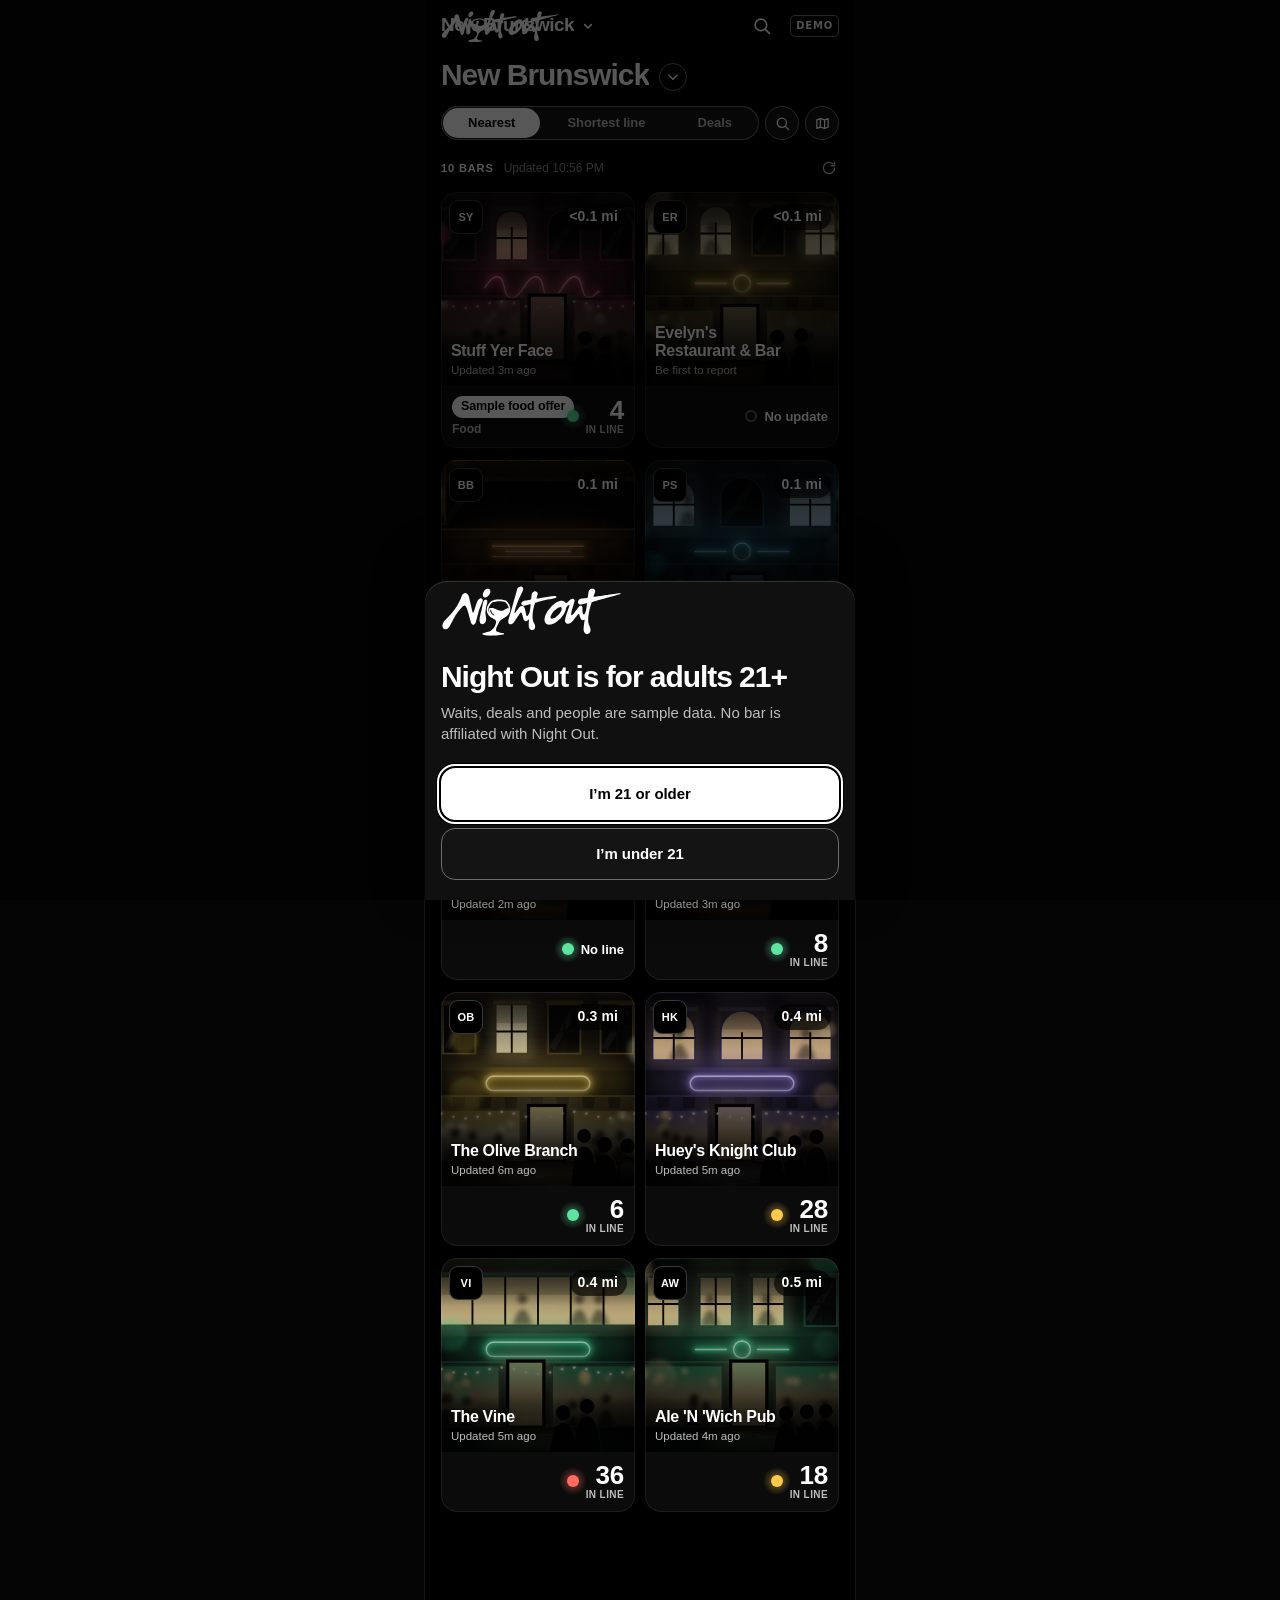
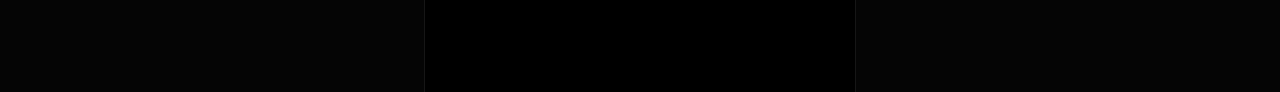
==== commit 31a3d493: "Publish current visitor-only sample preview Bring current visitor navigation and rendering fixes to " ====
--- a/index.html
+++ b/index.html
@@ -6,21 +6,18 @@
   <meta name="color-scheme" content="dark">
   <meta name="theme-color" content="#000000">
   <meta name="robots" content="noindex">
-  <title>Night Out</title>
-  <meta name="description" content="Bar lines, deals and groups heading out around New Brunswick. Sample data; no bar is affiliated.">
+  <title>Night Out — Sample Preview</title>
+  <meta name="description" content="Night Out visitor preview. Fictional sample queues, deals and events; no venue affiliation, real camera or photo AI.">
   <link rel="icon" href="data:image/svg+xml,%3Csvg xmlns='http://www.w3.org/2000/svg' viewBox='150 48 140 140'%3E%3Crect x='150' y='48' width='140' height='140' rx='34' fill='black'/%3E%3Cpath fill='white' fill-rule='evenodd' d='M205.2 201.5C200.2 201.6 194.4 201.6 189.8 201.4C185.1 201.2 180.9 200.9 177.2 200.3C173.6 199.7 169.9 198.5 168 197.9C166.1 197.3 166.5 197.2 166 196.8C165.5 196.3 165.1 195.8 165 195.2C165 194.7 165.1 193.9 165.8 193.2C166.4 192.6 164.5 192.6 169 191.2C173.5 189.8 187.8 186.3 192.8 184.8C197.7 183.3 196.7 183 198.5 182C200.2 181 201.5 180.2 203.2 178.6C205 177 207.6 174.5 209.2 172.4C210.9 170.3 212 168.4 213.2 166C214.5 163.7 215.9 160.7 216.8 158.2C217.8 155.8 218.5 153.5 218.9 151.2C219.2 149 219.1 146.3 218.9 144.8C218.8 143.2 218.4 142.9 218 142C217.5 141.1 217.2 140.4 216.2 139.4C215.3 138.5 215 137.8 212.5 136.3C210 134.8 204.4 132.2 201.5 130.5C198.6 128.8 196.8 127.5 195 126C193.2 124.4 191.9 123 190.5 121.3C189.1 119.5 187.6 117.5 186.5 115.5C185.4 113.5 184.6 111.8 183.9 109.2C183.2 106.7 182.4 103.3 182.2 100.2C182 97.2 182.5 93.5 182.9 91C183.2 88.5 183.5 87.8 184.4 85.5C185.4 83.2 186.8 80 188.4 77.2C190.1 74.5 192.6 71.4 194.6 69.2C196.5 67.1 197.8 65.5 200 64.2C202.2 62.8 204 62.3 207.5 61.3C211 60.3 216.9 58.8 221.2 58.2C225.6 57.5 229.7 57.4 233.8 57.4C237.8 57.5 241.5 57.8 245.5 58.5C249.5 59.2 255.1 60.8 257.8 61.7C260.4 62.6 259.8 62.4 261.2 63.7C262.7 65 264.6 67.2 266.2 69.4C267.9 71.6 270.2 75.2 271.2 77C272.3 78.9 272.2 78.8 272.8 80.5C273.5 82.2 274.5 85.3 275 87.2C275.5 89.2 275.6 90.5 275.7 92.2C275.9 94 276 95.8 275.7 98C275.5 100.2 275.2 102.6 274.3 105.2C273.4 107.9 271.5 111.8 270.3 114C269.2 116.2 268.6 116.8 267.4 118.2C266.3 119.7 265.5 120.8 263.5 122.6C261.5 124.3 258.6 126.8 255.6 128.8C252.7 130.7 248.4 132.7 245.8 134.4C243.1 136 241.5 136.9 239.5 138.6C237.5 140.2 235.7 142.1 233.9 144.2C232.2 146.4 230.8 148.6 229.1 151.8C227.4 154.9 224.9 160.1 223.5 163.3C222.1 166.4 221.4 168.1 220.6 170.5C219.8 172.9 219.2 175.8 218.9 177.5C218.7 179.2 219 179.6 219.2 180.5C219.4 181.4 219.4 181.8 220.2 182.8C221 183.7 222.1 185 224.2 186C226.3 187 228.7 187.7 232.8 188.6C236.8 189.6 245.5 191 248.5 191.7C251.5 192.4 250.3 192.3 250.8 192.8C251.2 193.3 251.3 194 251.2 194.5C251.1 195 250.9 195.2 250 195.7C249.1 196.1 248.4 196.5 245.5 197.2C242.6 197.8 236.8 198.8 232.5 199.4C228.2 200 224.5 200.4 220 200.8C215.5 201.1 210.3 201.4 205.2 201.5ZM192.4 109.8C192.6 109.4 191.5 104.9 191.3 103C191.1 101.1 191 99.8 191.1 98.2C191.3 96.7 191.7 94.5 192.4 93.5C193 92.5 193.3 92.4 194.8 92C196.3 91.6 199.3 91.1 201.2 91.1C203.2 91 204.6 91.2 206.8 91.7C208.9 92.2 210.5 92.7 214.2 94.2C218 95.7 225.7 99.5 229.2 100.9C232.8 102.2 233.5 102.1 235.5 102.3C237.5 102.6 239.5 102.5 241.2 102.4C243 102.2 244.6 101.9 246 101.5C247.4 101.2 246.8 101.7 249.5 100.3C252.2 99 259.6 94.6 262.2 93.4C264.9 92.2 264.2 92.9 265.2 93C266.3 93 267.9 93.7 268.5 93.7C269.1 93.7 268.9 93.5 269 93C269.1 92.5 269.1 91.7 269 90.5C268.8 89.3 268.5 87.5 267.9 85.8C267.4 84 266.3 81.8 265.5 80.2C264.8 78.7 264.5 78.1 263.3 76.5C262.1 74.9 259.6 71.8 258.4 70.5C257.1 69.2 258.2 69.5 256 68.7C253.8 67.8 248.9 66.3 245 65.6C241.1 65 236.4 64.6 232.5 64.5C228.6 64.4 225.5 64.6 221.5 65.2C217.5 65.8 211.7 67.3 208.8 68.1C205.8 68.9 205.2 68.9 203.8 69.8C202.2 70.7 201.2 72 199.8 73.5C198.3 75.1 196.5 77 195.1 79.2C193.6 81.5 192 84.3 191.1 86.8C190.1 89.2 189.6 91.6 189.2 93.8C188.9 95.9 188.8 97.6 188.9 99.5C189 101.4 189.4 103.5 190 105.2C190.5 107 192.2 110.1 192.4 109.8ZM212.8 121.8C213.1 121.6 213.3 121.3 212.3 120.2C211.4 119.2 208.7 117.3 207.2 115.7C205.8 114.2 204.5 112.5 203.5 110.8C202.5 109.1 201.8 107.7 201.1 105.8C200.5 103.8 200.1 100.5 199.6 99.2C199.2 98 198.9 98.3 198.5 98.1C198.1 98 197.6 97.9 197.2 98.3C196.9 98.6 196.3 99.5 196.1 100.2C195.9 101 196 101.8 196.2 103C196.3 104.2 196.7 105.9 197.2 107.4C197.8 108.8 198.5 110.4 199.4 111.8C200.2 113.1 201.1 114.2 202.2 115.3C203.4 116.5 204.6 117.6 206 118.6C207.4 119.6 209.4 120.9 210.5 121.4C211.6 121.9 212.5 121.9 212.8 121.8Z'/%3E%3C/svg%3E">
-  <link rel="preconnect" href="https://fonts.googleapis.com"><link rel="preconnect" href="https://fonts.gstatic.com" crossorigin>
-  <link rel="stylesheet" href="https://fonts.googleapis.com/css2?family=Archivo:wdth,wght@62..125,100..900&display=swap">
-  <link rel="stylesheet" href="styles/tokens.css">
-  <link rel="stylesheet" href="styles/app.css">
-  <script type="module" src="src/main.js"></script>
-</head>
+  <link rel="stylesheet" href="styles/tokens.css?v=public-demo-20261026-1">
+  <link rel="stylesheet" href="styles/app.css?v=public-demo-20261026-1">
+  <script type="module" src="app.js?v=public-demo-20261026-1"></script>
+<meta name="apple-mobile-web-app-capable" content="yes"><meta name="apple-mobile-web-app-title" content="Night Out Demo"><link rel="manifest" href="manifest.webmanifest"><meta name="nightout-build" content="public-demo-20261026-1"><meta http-equiv="Content-Security-Policy" content="default-src 'self'; script-src 'self'; style-src 'self' 'unsafe-inline'; img-src 'self' data:; font-src 'self'; connect-src 'none'; media-src 'none'; frame-src 'none'; object-src 'none'; base-uri 'none'; form-action 'none'">
+<link rel="stylesheet" href="styles/public-demo.css?v=public-demo-20261026-1"></head>
 <body>
-  <!-- Brand mark (team artwork, 2026-10-18): hand-lettered "Night out" with a wine-glass g, traced to vector parts.
-       Parts are reused by the top bar, the 21+ gate, the VIP card and the splash. -->
+  
   <svg class="sprite" width="0" height="0" aria-hidden="true" focusable="false"><defs><path clip-rule="evenodd" id="nm-N" fill-rule="evenodd" d="M18 176.3C16.8 176.2 15.2 175.9 14 175.5C12.8 175.1 11.9 174.6 11 173.9C10.1 173.3 9.5 172.7 8.8 171.8C8.1 170.8 7.3 169.5 6.8 168.2C6.3 167 6 165.4 5.9 164C5.7 162.6 5.7 161.2 5.8 159.8C6 158.3 6.3 156.6 6.7 155.2C7 153.9 7.1 153.5 8 151.8C8.9 150 11 146.6 12.2 144.8C13.4 142.9 10.7 145.9 15.4 140.8C20.2 135.6 35 120.3 40.8 114C46.5 107.8 46.9 106.7 49.6 103.2C52.3 99.8 54.5 96.9 57 93.2C59.5 89.6 62.2 85.5 64.8 81.2C67.3 77 69.9 72.1 72.2 67.7C74.6 63.3 76.8 58.9 78.6 54.8C80.4 50.6 82 45.7 83.1 43C84.2 40.3 84.3 40.1 85.2 38.8C86.2 37.4 87.4 36 88.8 35C90.1 34 92.2 33.1 93.5 32.7C94.8 32.2 95.8 32.3 96.8 32.3C97.8 32.3 98.3 32.2 99.5 32.7C100.7 33.2 102.6 33.8 104 35.1C105.4 36.3 107.1 38.8 108.1 40.2C109.1 41.7 109.1 42 109.8 44C110.5 46 109.9 41.8 112.4 52C114.9 62.2 122.6 95.8 125 105.2C127.3 114.7 126.1 108.1 126.5 108.8C126.9 109.6 127.1 109.8 127.5 109.8C127.9 109.9 128.4 110 129 109.2C129.6 108.5 129.1 111.1 131.1 105.2C133.1 99.4 139.1 80.5 141.2 74C143.4 67.5 143.2 68.6 144.1 66.5C145 64.4 145.6 62.9 146.8 61.2C147.9 59.5 149.4 57.7 150.8 56.5C152.2 55.3 154 54.4 155.2 53.8C156.5 53.3 157.3 53.2 158.2 53.1C159.2 53 160 53.2 160.8 53.3C161.5 53.5 161.9 53.6 162.5 54C163.1 54.4 163.8 55 164.2 55.5C164.7 56 165 56.5 165.3 57.2C165.7 58 166.1 58.6 166.1 60C166.1 61.4 167 61.4 165.4 65.8C163.8 70.1 158.8 81 156.7 86.2C154.6 91.5 154.2 92.9 152.8 97C151.4 101.1 150.7 102.6 148.4 111C146 119.4 140.8 140.2 138.7 147.2C136.6 154.3 136.8 151.8 135.9 153.2C134.9 154.8 134.1 155.5 133.1 156.2C132.1 157 131.1 157.6 130 157.9C128.9 158.2 127.6 158.2 126.5 157.9C125.4 157.7 124.6 157.3 123.7 156.5C122.8 155.7 122 155.3 121.1 153.2C120.1 151.2 119.9 151.8 117.8 144.2C115.6 136.8 110.4 116.8 107.9 108.2C105.4 99.7 103.9 96.4 102.7 93C101.4 89.6 101.3 89.6 100.5 88.1C99.7 86.6 98.7 85 97.9 84C97.1 83 96.6 82.6 95.8 82.3C94.9 81.9 94.2 81.6 93 81.9C91.8 82.1 90.5 82.5 88.8 83.8C87 85 85.5 86.4 82.6 89.5C79.7 92.6 74.5 98.6 71.2 102.6C68 106.6 65.9 109.4 63.1 113.5C60.2 117.6 58.8 118.9 54.1 127.2C49.4 135.6 38.6 156.9 34.8 163.8C31.1 170.6 32.9 166.8 31.7 168.2C30.5 169.7 28.9 171.3 27.8 172.2C26.8 173.2 26.3 173.5 25.2 174.1C24.2 174.6 22.7 175.3 21.5 175.7C20.3 176 19.2 176.3 18 176.3Z"/><path clip-rule="evenodd" id="nm-i" fill-rule="evenodd" d="M166.2 155.8C165 156 164 155.8 163 155.6C162 155.3 160.8 154.9 160 154.4C159.2 154 158.7 153.6 158 152.8C157.3 152 156.5 151.6 155.8 149.8C155 148 153.9 144.8 153.6 142C153.3 139.2 153.5 136.9 154 133C154.6 129.1 155.2 125.1 156.7 118.5C158.2 111.9 161 101.7 162.9 93.2C164.8 84.8 167 72.8 168.1 68C169.3 63.2 169 65.5 169.7 64.2C170.4 63 171.4 61.6 172.3 60.8C173.3 59.9 174.2 59.4 175.2 59.1C176.3 58.7 177.8 58.6 178.8 58.6C179.7 58.6 180.1 58.8 180.8 59.1C181.4 59.4 182.2 60 182.8 60.6C183.3 61.2 183.6 61.6 183.9 62.5C184.2 63.4 184.5 64.4 184.5 65.8C184.5 67.1 184.7 67 183.9 70.8C183 74.5 180.6 82.6 179.5 88.2C178.4 93.9 177.6 100.1 177.2 104.5C176.8 108.9 176.7 110 177.1 114.8C177.4 119.5 179.1 128.9 179.5 133C179.8 137.1 179.6 137.4 179.3 139.5C179.1 141.6 178.6 143.6 177.9 145.5C177.2 147.4 176.2 149.2 175 150.7C173.8 152.2 172.2 153.5 170.8 154.3C169.3 155.1 167.5 155.5 166.2 155.8Z"/><path clip-rule="evenodd" id="nm-dot" fill-rule="evenodd" d="M177.2 49.8C175.9 50.1 175.4 49.9 174.5 49.8C173.6 49.7 172.6 49.5 171.8 49C170.9 48.5 169.8 47.7 169.1 47C168.5 46.3 168.1 45.7 167.7 44.8C167.3 43.8 167 42.6 166.8 41.5C166.6 40.4 166.4 39.8 166.6 38C166.9 36.2 167.1 33.1 168.1 30.5C169.1 27.9 171.2 24.6 172.6 22.5C174.1 20.4 175.1 19.3 176.9 18C178.7 16.7 181.8 15.4 183.2 14.8C184.7 14.3 184.8 14.5 185.8 14.5C186.7 14.6 188 14.6 189.2 15C190.4 15.4 191.9 16.1 193 17C194.1 17.9 195 19 195.6 20.5C196.2 22 196.6 24 196.6 25.8C196.6 27.5 196.3 29.3 195.8 31C195.3 32.7 194.9 34 193.7 36C192.4 38 190.1 41.2 188.2 43.2C186.4 45.2 184.3 46.7 182.5 47.8C180.7 48.9 178.6 49.4 177.2 49.8Z"/><path clip-rule="evenodd" id="nm-glass" fill-rule="evenodd" d="M205.2 201.5C200.2 201.6 194.4 201.6 189.8 201.4C185.1 201.2 180.9 200.9 177.2 200.3C173.6 199.7 169.9 198.5 168 197.9C166.1 197.3 166.5 197.2 166 196.8C165.5 196.3 165.1 195.8 165 195.2C165 194.7 165.1 193.9 165.8 193.2C166.4 192.6 164.5 192.6 169 191.2C173.5 189.8 187.8 186.3 192.8 184.8C197.7 183.3 196.7 183 198.5 182C200.2 181 201.5 180.2 203.2 178.6C205 177 207.6 174.5 209.2 172.4C210.9 170.3 212 168.4 213.2 166C214.5 163.7 215.9 160.7 216.8 158.2C217.8 155.8 218.5 153.5 218.9 151.2C219.2 149 219.1 146.3 218.9 144.8C218.8 143.2 218.4 142.9 218 142C217.5 141.1 217.2 140.4 216.2 139.4C215.3 138.5 215 137.8 212.5 136.3C210 134.8 204.4 132.2 201.5 130.5C198.6 128.8 196.8 127.5 195 126C193.2 124.4 191.9 123 190.5 121.3C189.1 119.5 187.6 117.5 186.5 115.5C185.4 113.5 184.6 111.8 183.9 109.2C183.2 106.7 182.4 103.3 182.2 100.2C182 97.2 182.5 93.5 182.9 91C183.2 88.5 183.5 87.8 184.4 85.5C185.4 83.2 186.8 80 188.4 77.2C190.1 74.5 192.6 71.4 194.6 69.2C196.5 67.1 197.8 65.5 200 64.2C202.2 62.8 204 62.3 207.5 61.3C211 60.3 216.9 58.8 221.2 58.2C225.6 57.5 229.7 57.4 233.8 57.4C237.8 57.5 241.5 57.8 245.5 58.5C249.5 59.2 255.1 60.8 257.8 61.7C260.4 62.6 259.8 62.4 261.2 63.7C262.7 65 264.6 67.2 266.2 69.4C267.9 71.6 270.2 75.2 271.2 77C272.3 78.9 272.2 78.8 272.8 80.5C273.5 82.2 274.5 85.3 275 87.2C275.5 89.2 275.6 90.5 275.7 92.2C275.9 94 276 95.8 275.7 98C275.5 100.2 275.2 102.6 274.3 105.2C273.4 107.9 271.5 111.8 270.3 114C269.2 116.2 268.6 116.8 267.4 118.2C266.3 119.7 265.5 120.8 263.5 122.6C261.5 124.3 258.6 126.8 255.6 128.8C252.7 130.7 248.4 132.7 245.8 134.4C243.1 136 241.5 136.9 239.5 138.6C237.5 140.2 235.7 142.1 233.9 144.2C232.2 146.4 230.8 148.6 229.1 151.8C227.4 154.9 224.9 160.1 223.5 163.3C222.1 166.4 221.4 168.1 220.6 170.5C219.8 172.9 219.2 175.8 218.9 177.5C218.7 179.2 219 179.6 219.2 180.5C219.4 181.4 219.4 181.8 220.2 182.8C221 183.7 222.1 185 224.2 186C226.3 187 228.7 187.7 232.8 188.6C236.8 189.6 245.5 191 248.5 191.7C251.5 192.4 250.3 192.3 250.8 192.8C251.2 193.3 251.3 194 251.2 194.5C251.1 195 250.9 195.2 250 195.7C249.1 196.1 248.4 196.5 245.5 197.2C242.6 197.8 236.8 198.8 232.5 199.4C228.2 200 224.5 200.4 220 200.8C215.5 201.1 210.3 201.4 205.2 201.5ZM192.4 109.8C192.6 109.4 191.5 104.9 191.3 103C191.1 101.1 191 99.8 191.1 98.2C191.3 96.7 191.7 94.5 192.4 93.5C193 92.5 193.3 92.4 194.8 92C196.3 91.6 199.3 91.1 201.2 91.1C203.2 91 204.6 91.2 206.8 91.7C208.9 92.2 210.5 92.7 214.2 94.2C218 95.7 225.7 99.5 229.2 100.9C232.8 102.2 233.5 102.1 235.5 102.3C237.5 102.6 239.5 102.5 241.2 102.4C243 102.2 244.6 101.9 246 101.5C247.4 101.2 246.8 101.7 249.5 100.3C252.2 99 259.6 94.6 262.2 93.4C264.9 92.2 264.2 92.9 265.2 93C266.3 93 267.9 93.7 268.5 93.7C269.1 93.7 268.9 93.5 269 93C269.1 92.5 269.1 91.7 269 90.5C268.8 89.3 268.5 87.5 267.9 85.8C267.4 84 266.3 81.8 265.5 80.2C264.8 78.7 264.5 78.1 263.3 76.5C262.1 74.9 259.6 71.8 258.4 70.5C257.1 69.2 258.2 69.5 256 68.7C253.8 67.8 248.9 66.3 245 65.6C241.1 65 236.4 64.6 232.5 64.5C228.6 64.4 225.5 64.6 221.5 65.2C217.5 65.8 211.7 67.3 208.8 68.1C205.8 68.9 205.2 68.9 203.8 69.8C202.2 70.7 201.2 72 199.8 73.5C198.3 75.1 196.5 77 195.1 79.2C193.6 81.5 192 84.3 191.1 86.8C190.1 89.2 189.6 91.6 189.2 93.8C188.9 95.9 188.8 97.6 188.9 99.5C189 101.4 189.4 103.5 190 105.2C190.5 107 192.2 110.1 192.4 109.8ZM212.8 121.8C213.1 121.6 213.3 121.3 212.3 120.2C211.4 119.2 208.7 117.3 207.2 115.7C205.8 114.2 204.5 112.5 203.5 110.8C202.5 109.1 201.8 107.7 201.1 105.8C200.5 103.8 200.1 100.5 199.6 99.2C199.2 98 198.9 98.3 198.5 98.1C198.1 98 197.6 97.9 197.2 98.3C196.9 98.6 196.3 99.5 196.1 100.2C195.9 101 196 101.8 196.2 103C196.3 104.2 196.7 105.9 197.2 107.4C197.8 108.8 198.5 110.4 199.4 111.8C200.2 113.1 201.1 114.2 202.2 115.3C203.4 116.5 204.6 117.6 206 118.6C207.4 119.6 209.4 120.9 210.5 121.4C211.6 121.9 212.5 121.9 212.8 121.8Z"/><path clip-rule="evenodd" id="nm-ht" fill-rule="evenodd" d="M364.5 179.5C363.1 179.8 361.5 179.9 360 179.5C358.5 179.2 357 178.4 355.7 177.5C354.5 176.6 353.4 175.4 352.5 174C351.6 172.7 351 171.5 350.5 169.5C349.9 167.5 349.3 166.9 349.2 161.8C349.1 156.6 350 142.6 350.1 138.5C350.2 134.4 350 137.3 349.8 137C349.5 136.8 349.7 136.1 348.8 136.9C347.8 137.6 345.7 140.6 344.2 141.8C342.8 143 341.7 143.7 340.2 144.1C338.8 144.5 337 144.4 335.8 144.1C334.5 143.8 333.4 143 332.5 142.2C331.6 141.5 331.2 140.7 330.5 139.5C329.8 138.3 329.8 139.2 328.4 135C327.1 130.8 323.6 117.9 322.3 114C321.1 110.1 321.5 112 321 111.4C320.5 110.7 320.1 110.2 319.5 110.1C318.9 109.9 318.3 109.6 317.2 110.2C316.2 110.9 317.4 108 313.1 114C308.9 120 295.6 140.2 291.5 146.2C287.5 152.2 289.8 148.8 288.7 150C287.7 151.2 286.7 152.5 285.2 153.5C283.7 154.5 281.1 155.7 279.7 156.2C278.4 156.8 278.1 156.7 277.2 156.7C276.4 156.7 275.6 156.6 274.8 156.4C273.9 156.2 273.1 155.9 272.3 155.5C271.6 155.1 271 154.9 270.2 153.9C269.5 152.9 268.4 151.2 268 149.5C267.6 147.8 267.4 146.1 267.7 143.5C268 140.9 267.1 143 269.7 134C272.2 125 277.5 108.5 283 89.2C288.5 70 299 31 302.6 18.5C306.1 6 303.7 15.5 304.4 14.2C305.1 13 306 11.7 306.9 10.8C307.7 9.8 308.4 9.1 309.5 8.4C310.6 7.7 311.9 6.9 313.5 6.5C315.1 6.1 317.9 6.1 319.2 6.1C320.6 6.1 320.7 6.3 321.5 6.7C322.3 7 323.5 7.8 324.2 8.3C325 8.9 325.3 9.3 325.8 10C326.2 10.7 326.6 11 326.8 12.2C327 13.5 327.4 15.3 327 17.5C326.6 19.7 327.3 18.6 324.2 25.4C321.2 32.3 312.6 50 308.8 58.5C305.1 67 303.7 71.1 301.7 76.5C299.7 81.9 298.2 86.7 297 90.7C295.8 94.7 295.1 97.2 294.4 100.5C293.6 103.8 292.9 108.5 292.6 110.2C292.3 112 292.5 111 292.6 111.2C292.7 111.5 293 111.7 293.2 111.8C293.5 111.8 293.8 111.9 294.2 111.6C294.7 111.3 293.3 113.2 295.7 110C298.1 106.8 305.7 96.3 308.7 92.5C311.7 88.7 312.1 88.5 313.8 87C315.4 85.6 317.4 84.6 318.8 84C320.1 83.3 320.8 83.4 321.8 83.3C322.8 83.2 323.6 83.1 324.8 83.5C325.9 84 327.7 84.9 328.8 85.8C329.8 86.7 330.5 87.8 331.2 88.8C331.8 89.7 332 90.1 332.5 91.5C333.1 92.9 333.3 92.7 334.3 97C335.4 101.3 337.8 113.4 338.8 117.5C339.8 121.6 339.8 120.6 340.2 121.5C340.7 122.4 341 122.7 341.5 123C342 123.3 342.5 123.4 343 123.4C343.5 123.4 343.8 123.4 344.3 123C344.8 122.6 345.2 122.8 346.2 121.3C347.3 119.7 349.5 116.2 350.7 113.5C352 110.8 352.8 108.8 353.6 105C354.4 101.2 355.2 94.5 355.7 90.5C356.1 86.5 356.4 82.9 356.6 80.8C356.7 78.6 356.6 78.2 356.4 77.5C356.2 76.8 355.7 76.8 355.2 76.6C354.8 76.4 357 75.6 353.5 76.5C350 77.3 338.1 80.8 334.2 81.7C330.4 82.7 331.7 82.3 330.5 82.4C329.3 82.5 328.3 82.5 327.2 82.3C326.2 82.1 325 81.7 324 81.1C323 80.5 322.1 79.7 321.4 78.8C320.7 77.8 320.2 76.5 320 75.5C319.8 74.5 320 73.4 320.2 72.5C320.3 71.6 320.6 70.9 321.1 70C321.6 69.1 322.1 68.2 323.2 67.2C324.3 66.3 325.5 65 327.5 64.2C329.5 63.3 330.5 63 335 62.1C339.5 61.1 350.9 59.3 354.8 58.4C358.6 57.4 357.3 57.2 358 56.6C358.7 56 358.5 57.7 359 54.8C359.5 51.8 360.3 42.3 360.9 38.8C361.5 35.2 361.8 35 362.4 33.5C363 32 363.4 31.2 364.5 30C365.7 28.8 367.7 27.2 369.2 26.4C370.8 25.6 372.3 25.4 373.8 25.3C375.2 25.2 376.7 25.4 378 25.8C379.3 26.2 380.5 26.9 381.5 27.7C382.5 28.5 383.2 29.5 383.8 30.5C384.3 31.5 384.6 32.7 384.8 33.8C385 34.8 385.6 33.8 384.9 36.8C384.2 39.7 381.3 48.6 380.6 51.2C379.9 53.9 380.5 52.4 380.6 52.8C380.8 53.1 379.6 53.7 381.5 53.6C383.4 53.6 382.5 53.9 392 52.4C401.5 50.9 428.7 46.3 438.2 44.9C447.8 43.4 446.9 43.8 449.2 43.5C451.6 43.3 451.3 43.4 452.5 43.5C453.7 43.7 455.4 44 456.5 44.3C457.6 44.6 458.3 45 458.9 45.5C459.5 46 459.8 46.5 460 47C460.1 47.5 460 48 459.8 48.5C459.5 49 459.7 49.2 458.5 49.9C457.3 50.5 458.3 50.9 452.5 52.3C446.7 53.7 433.8 56 423.8 58.2C413.8 60.5 400.2 63.7 392.5 65.7C384.8 67.6 380.6 69.1 377.8 70C374.9 70.9 376.1 70.6 375.5 71C374.9 71.3 375.2 70.1 374.4 72C373.7 73.9 372.2 77.6 371 82.2C369.7 86.9 367.9 94.1 366.9 99.8C365.9 105.4 365.2 111.8 364.8 116C364.4 120.2 364.5 122.3 364.5 125.2C364.5 128.2 364.7 131.1 365 133.8C365.3 136.4 365.7 138.9 366.2 141C366.7 143.1 366.7 143.4 367.9 146.2C369.2 149.1 372.4 155.5 373.5 158.2C374.6 161 374.4 161.2 374.5 162.8C374.7 164.2 374.7 165.7 374.6 167.2C374.4 168.8 374 170.7 373.5 172C373 173.3 372.3 174.2 371.4 175.2C370.5 176.3 369.4 177.3 368.2 178.1C367.1 178.8 365.9 179.3 364.5 179.5Z"/><path clip-rule="evenodd" id="nm-out" fill-rule="evenodd" d="M583.8 195.3C582.2 195.6 580 195.2 578.8 195.1C577.5 194.9 577.4 194.8 576.5 194.3C575.6 193.8 574.5 193.3 573.5 192.2C572.4 191.2 571 189.5 570.2 187.8C569.3 186 568.7 183.7 568.3 181.8C567.9 179.8 567.8 178.1 567.7 176C567.6 173.9 567.2 174.8 567.9 169C568.5 163.2 570.9 146 571.5 141C572.1 136 571.6 139.7 571.3 139.2C571.1 138.8 570.8 138 570 138.1C569.2 138.2 567.4 139.4 566.2 139.7C565.1 140 564.2 140.2 563.2 140.1C562.3 140 561.4 139.6 560.6 139.2C559.8 138.9 559.4 138.9 558.5 137.7C557.6 136.4 556.4 135 555.1 131.8C553.8 128.5 551.8 120.8 550.8 118.2C549.7 115.5 549.6 116.4 549 116.1C548.4 115.8 547.8 115.8 547 116.2C546.2 116.7 547.6 114.6 544.1 118.8C540.6 122.9 529.8 136.5 526 141C522.2 145.6 523 144.4 521.3 146C519.5 147.6 517.3 149.6 515.5 150.8C513.7 152 512.3 152.7 510.5 153.3C508.7 153.9 506.5 154.4 504.8 154.3C503 154.3 501.2 153.8 499.8 153C498.3 152.2 496.8 150.7 495.9 149.5C495 148.3 494.6 146.9 494.3 145.8C493.9 144.6 493.7 144.4 493.7 142.5C493.8 140.6 493.7 138.5 494.6 134.5C495.5 130.5 496.5 127.1 499.1 118.8C501.8 110.4 508.5 90.8 510.5 84.5C512.5 78.2 511.1 81.9 511 81C511 80.1 510.7 79.6 510.2 79.3C509.8 79.1 509.2 79.2 508.5 79.5C507.8 79.8 507 80.4 506 81.2C505 82 503.8 83 502.7 84.2C501.6 85.5 500.1 87.4 499.4 88.5C498.7 89.6 498.9 88.8 498.3 91C497.7 93.2 496.9 98 495.8 101.5C494.6 105 492.8 108.8 491.3 111.8C489.8 114.7 488.9 116.2 486.8 119.3C484.6 122.3 481.1 126.9 478.5 129.9C475.9 133 473.8 135.1 471 137.6C468.2 140.2 464.2 143.3 461.5 145.3C458.8 147.4 457.5 148.3 454.5 149.9C451.5 151.6 447.2 153.9 443.8 155.2C440.3 156.4 436.3 157.2 434 157.6C431.7 158 431.1 157.8 429.8 157.8C428.4 157.7 427 157.5 425.8 157.2C424.5 157 423.3 156.6 422.2 156.1C421.2 155.6 420.1 154.9 419.2 154.3C418.4 153.7 417.7 153.1 417 152.3C416.3 151.5 415.5 150.5 414.9 149.5C414.3 148.5 413.9 147.6 413.4 146.2C413 144.9 412.5 143.7 412.3 141.5C412.2 139.3 412 136.2 412.4 133.2C412.7 130.3 413.4 127.2 414.5 124C415.5 120.8 416.7 117.9 418.7 114C420.7 110.1 423.5 105.2 426.7 100.8C429.9 96.3 434.4 91.1 437.9 87.2C441.4 83.4 445.3 80.2 448 77.8C450.7 75.4 452.2 74.4 454.2 73C456.3 71.5 457.9 70.4 460.5 69C463.1 67.7 467.1 65.7 469.8 64.7C472.4 63.7 474.6 63.4 476.5 63.1C478.4 62.7 479.8 62.8 481.2 62.8C482.7 62.9 483.7 63 485 63.3C486.3 63.7 487.9 64.3 489 64.8C490.1 65.2 490.2 65.2 491.3 66.2C492.4 67.3 494.8 70 495.8 70.9C496.7 71.7 496.8 71.4 497.2 71.4C497.8 71.5 498.1 71.5 498.8 71.3C499.4 71.1 499.9 71.1 501 70.4C502.1 69.7 502.7 69.4 505.4 67.2C508.1 65.1 514.6 59.2 517.2 57.2C519.9 55.2 520.1 55.7 521.2 55.3C522.4 54.9 523.2 54.8 524.2 54.8C525.2 54.9 526.4 55.1 527.2 55.5C528.1 55.9 529 56.6 529.6 57.2C530.2 57.9 530.5 58.3 530.8 59.5C531.1 60.7 533.2 56.6 531.4 64.2C529.6 71.9 522.1 96.5 520 105.2C517.8 114 518.4 114.1 518.2 116.5C518 118.9 518.6 119.1 518.8 119.8C519.1 120.4 519.3 120.4 519.8 120.5C520.2 120.5 520.3 120.8 521.2 120.2C522.2 119.6 523.8 118.5 525.5 116.8C527.3 115 527.8 114.6 531.8 109.5C535.7 104.4 545.9 90.4 549.4 86C552.8 81.6 551.4 84 552.5 83.3C553.6 82.7 555 82.2 556.2 82.2C557.5 82.2 559 82.7 560 83.4C561 84 561.7 85.2 562.2 86.2C562.7 87.3 562.7 86.5 562.9 89.5C563.1 92.5 563.1 100.2 563.4 104C563.7 107.8 564.3 110.6 564.7 112.5C565.1 114.4 565.3 114.6 565.6 115.2C566 115.9 566.4 116.3 566.8 116.7C567.1 117 567.5 117.2 568 117.2C568.5 117.3 569.2 117.2 569.8 116.9C570.3 116.6 571 115.9 571.5 115.2C572.1 114.6 572.1 114.8 573 112.9C573.9 111 575.5 108.3 576.7 103.8C577.8 99.2 579.2 90.6 579.9 85.5C580.7 80.4 581.3 75.4 581.2 73.2C581 71.1 583 72.1 579.2 72.8C575.5 73.5 563.2 76.8 558.8 77.5C554.3 78.2 554.4 77.5 552.8 77.2C551.1 76.8 549.8 76.1 548.8 75.3C547.7 74.6 547 73.6 546.4 72.5C545.8 71.4 545.4 70.4 545.3 69C545.2 67.6 545.4 65.7 545.8 64.3C546.1 63 546.8 61.7 547.4 60.8C548 59.8 548.6 59.3 549.2 58.7C549.9 58 550.5 57.4 551.5 56.8C552.5 56.2 553.5 55.6 555 55C556.5 54.5 556.6 54.3 560.8 53.7C564.9 53 576.2 51.9 580 51.3C583.8 50.6 582.8 50.3 583.6 49.8C584.4 49.2 584.1 51 584.7 47.8C585.3 44.5 586.4 34.1 587.1 30C587.8 25.9 588.5 24.9 589.1 23.2C589.7 21.6 590.2 21.1 590.9 20.2C591.5 19.4 592.1 18.7 593 18C593.9 17.2 595.2 16.5 596.2 16C597.2 15.5 597.7 15.2 599 15C600.3 14.7 602.4 14.4 603.8 14.5C605.1 14.5 606 14.7 607.2 15.2C608.5 15.8 610 16.6 611 17.5C612 18.5 612.7 19.9 613.1 21C613.5 22.1 613.6 23.2 613.6 24.2C613.6 25.3 614.3 24 613.2 27.5C612.2 31 608.4 41.8 607.5 45C606.6 48.2 607.5 46.2 607.7 46.5C607.9 46.8 594.2 49 608.8 47.1C623.3 45.1 678.2 37.2 695.2 34.9C712.3 32.7 707.8 33.5 711.2 33.3C714.7 33.1 715.1 33.5 716 33.6C716.9 33.8 716.4 34 716.4 34.2C716.3 34.5 716.5 34.6 715.8 35C715 35.4 729.1 31.6 711.8 36.4C694.4 41.3 630 59.1 611.7 64.2C593.3 69.4 603.7 66.6 601.8 67.3C599.8 68 601.5 65.1 600.3 68.2C599 71.4 596.1 80.6 594.4 86.2C592.8 91.9 591.6 96.2 590.4 102.2C589.2 108.3 587.7 117.4 587 122.8C586.3 128.1 586.2 130.5 586.1 134.2C586 138 586.1 142.5 586.3 145.2C586.5 148 586.7 149 587.1 151C587.5 153 587.8 154.8 588.7 157.5C589.7 160.2 591.8 164.7 592.7 167.2C593.7 169.8 594 171.1 594.4 172.8C594.8 174.4 595.1 175.8 595.2 177.2C595.3 178.8 595.3 180.2 595.1 181.8C594.9 183.3 594.5 185.1 593.9 186.5C593.4 187.9 592.7 189.2 591.8 190.4C590.8 191.5 589.6 192.7 588.2 193.5C586.9 194.3 585.3 195 583.8 195.3ZM442.3 134.2C443.8 134.1 445.8 133.9 448.2 132.8C450.7 131.8 454.1 129.8 456.9 128C459.6 126.2 462 124.2 464.5 121.8C467.1 119.3 470.3 115.5 472.2 113.1C474.2 110.7 475 109.3 476 107.5C477.1 105.7 478.1 103.8 478.8 102.3C479.4 100.9 479.6 100.6 479.9 99C480.2 97.4 480.5 94.2 480.4 92.8C480.4 91.3 480 91.1 479.6 90.5C479.3 89.9 478.9 89.3 478.2 88.9C477.6 88.4 476.7 88.1 475.8 88C474.8 87.8 474.1 87.9 472.8 88.2C471.4 88.5 469.2 89.3 467.8 89.9C466.2 90.6 466.1 90.4 463.8 92.1C461.4 93.7 456.9 97 453.9 99.8C450.9 102.5 448.1 105.4 445.7 108.5C443.3 111.6 440.8 115.8 439.3 118.2C437.9 120.8 437.5 122.1 437 123.5C436.5 124.9 436.4 125.4 436.3 126.5C436.2 127.6 436.2 129 436.4 130C436.6 131 437 131.8 437.5 132.5C438 133.1 438.7 133.6 439.5 133.9C440.3 134.2 440.9 134.4 442.3 134.2Z"/><symbol id="nm-logo" viewBox="0 0 722 207"><use href="#nm-N"/><use href="#nm-i"/><use href="#nm-dot"/><use href="#nm-glass"/><use href="#nm-ht"/><use href="#nm-out"/></symbol></defs></svg>
-  <!-- Splash (2026-10-18): a glowing nib writes the hand-lettered mark in stroke order, drips fall, the glass fills and
-       the swash flicks out; the exact mark settles by ~2.1 s. main.js plays it once, then removes it; CSS hides it after 4.5 s. -->
+  
   <div id="splash" class="splash" aria-hidden="true">
   <svg class="splash-mark" viewBox="0 0 722 207" aria-hidden="true" focusable="false">
     <defs><radialGradient id="sp-glow"><stop offset="0" stop-color="#fff" stop-opacity=".95"/><stop offset=".14" stop-color="#fff" stop-opacity=".7"/><stop offset=".3" stop-color="#fff" stop-opacity=".26"/><stop offset=".58" stop-color="#fff" stop-opacity=".08"/><stop offset="1" stop-color="#fff" stop-opacity="0"/></radialGradient><clipPath id="sp-c-N"><use href="#nm-N"/></clipPath><clipPath id="sp-c-i"><use href="#nm-i"/></clipPath><clipPath id="sp-c-dot"><use href="#nm-dot"/></clipPath><clipPath id="sp-c-glass"><use href="#nm-glass"/></clipPath><clipPath id="sp-c-ht"><use href="#nm-ht"/></clipPath><clipPath id="sp-c-out"><use href="#nm-out"/></clipPath><clipPath id="sp-r-N-up"><path d="M19.5 177.4L16.5 177.4L12.2 176.1L7.4 171.8L5.4 168.2L4.4 163.8L4.4 159L5.4 154.2L7.4 150L11.1 143.8L41.6 111.5L55.4 93.5L64.4 79.5L72.4 64.8L77.1 55L82.1 41.5L84.4 37.8L88.5 33.6L93.8 31.1L98.5 30.9L101.5 32.1L104.6 35.2L106.1 37.8L106.9 40L106.9 44.5L103.1 52.2L102.9 54L95.4 72L94.9 73.8L94.9 81.5L93.5 82.9L89 84.6L82.9 90.2L70.9 104.2L60.1 119L54.1 129L33.9 167.5L27 174.1L24 175.9Z"/></clipPath><clipPath id="sp-r-N-down"><path d="M142 136.4L114.8 136.4L113.9 135.2L107.1 109.8L101.4 92.8L96.9 84.2L93.8 82.9L92.4 81.5L92.1 74.8L82.9 57L82.9 55.8L84.9 51.5L82.4 46.2L81.6 42.8L84.4 37.8L88.5 33.6L92.2 31.6L94.8 30.9L98.5 30.9L103 32.9L107.1 37L110.4 42L113.6 51.8L126.6 107.5L129.4 109.8L130.1 112.8L132.4 117.8L138.1 126.5L140.6 129L142.4 133.5L142.6 135.8Z"/></clipPath><clipPath id="sp-r-N-up2"><path d="M142.2 136.4L114.8 136.4L113.6 134.5L113.4 132L114.4 129.5L116.4 127L118.6 121L121.6 117.5L124.4 112.2L128.9 107.5L140.4 71.8L144.4 62.5L147.6 58L152.2 53.9L156.5 51.9L161 51.9L163.2 53.1L166.1 56.2L167.1 58.5L167.4 63.5L158.1 85.2L153.1 99L148.9 113L143.1 135.5Z"/></clipPath><clipPath id="sp-r-i"><path d="M178.8 126.4L155.2 122.6L154.4 122L161.4 94L167.4 65L173 58.6L177.8 57.1L180.2 57.4L182.5 58.9L184.6 61.2L185.6 64.2L185.4 69.8L180.6 87.8L178.4 103L178.1 114.5L179.6 124.8L179.6 125.5Z"/></clipPath><clipPath id="sp-r-bowl"><path d="M230.5 146.4L229 146.1L227.8 145.1L226.8 145.1L224.5 143.6L219.5 141.6L218.5 141.4L217.2 142.1L214.6 139L212.8 137.6L201.5 131.9L197.2 129.1L189.9 122.2L185.4 116L182.4 109L180.9 101.8L180.9 94.5L182.1 87.2L186.6 77.5L193.1 69L200 62.6L206.2 60.1L220 56.9L233.2 55.9L241.2 56.4L247.5 57.4L259 60.6L264.9 66L270.9 74.2L274.4 81.2L276.6 89L277.1 94L276.9 98.8L276.1 103.2L274.1 108.8L270.9 115.2L267.6 119.5L262.5 124.6L257.5 128.6L242.5 137.4L238.2 140.6L234.2 144.9L231.8 145.1ZM230.4 129.8L233.5 129.4L239.2 127.6L251.5 121.1L257.8 116.4L260.6 113.2L264.6 106L266.4 100.8L266.9 93.8L267.6 93L267.4 88.5L265.6 83L263.1 78L256.8 70.1L246 66.9L234.2 65.6L224 65.9L214.5 67.6L205.8 69.9L203.2 71.1L197.1 77.8L192.9 85L190.4 93.2L190.1 101.2L192.1 108.8L193.4 109.5L195.1 113.2L198.1 117.2L203.2 121.6L215.5 127.9L222 129.6Z"/></clipPath><clipPath id="sp-r-stem"><path d="M209.8 202.6L201.5 202.6L200.8 202.1L196.4 197.5L194.9 193.8L194.6 190.2L196.4 185L199.4 181.8L198.9 180.8L206.6 173.8L210.1 169L214.4 160.8L216.9 154L217.6 150.8L217.6 144.8L216.1 141L217.1 140L217.1 136L216.1 133.2L214.4 131L214.4 129.2L216 127.9L222 129.6L230.2 129.9L238 128.1L239.4 129.5L239.6 132L237.6 134.5L237.6 135.5L233.6 142L235.4 143.8L229.9 152.2L223.9 164.8L221.1 172.2L219.9 178.5L220.6 181.8L222.6 184L220.8 185.9L218.6 187L219.4 190.8L218.9 192L219.1 193L217.6 195.5L217.6 196.8L213.2 201.6Z"/></clipPath><clipPath id="sp-r-base-l"><path d="M209.8 202.6L188.5 202.6L176 201.4L166.2 198.4L164.1 196.2L163.6 194.2L164.4 192.5L166.5 190.6L175.5 187.9L194 183.4L196 182.6L197.8 180.9L200 179.6L202 181.1L205.8 179.4L209.8 179.4L214.2 181.4L217.9 185L218.6 186.2L218.9 189.8L219.4 190.5L219.1 193L217.6 195.5L217.6 196.8L213.2 201.6Z"/></clipPath><clipPath id="sp-r-base-r"><path d="M209.2 202.6L188.5 202.6L176 201.4L166.5 198.6L164.1 196.2L163.6 194.2L164.4 192.5L167 190.4L191.5 183.9L196.5 181.9L197.5 182.4L200.8 181.6L205 179.6L212.8 180.1L216.2 182.4L218.8 182.9L219.8 183.6L221.5 182.9L224 184.6L228 186.1L249.2 190.4L250 190.6L252.4 193.5L252.4 194.8L250 196.9L244.5 198.6L226.8 201.4Z"/></clipPath><clipPath id="sp-r-h-stem"><path d="M299 136.4L268.2 136.4L267.6 135.8L283.6 82.2L302.9 12.2L304.2 10.9L304.8 11.4L308.8 7.4L312.2 5.4L320 4.6L324.2 6.9L327.1 10L328.4 14.2L328.1 18.5L324.6 27.2L308.1 62.5L301.1 81L295.9 98.5L293.9 110L295.4 111.5L294.9 115L296.2 114.9L297.9 116.5L299.9 121L300.1 128.2L299.4 130.8L300.1 134.8Z"/></clipPath><clipPath id="sp-r-h-arch"><path d="M338 145.6L335.8 145.4L333.5 144.4L330.4 141.5L328.4 138.5L326.1 132.2L321.6 115.8L320.4 112L319.2 111.1L316.2 111.4L315.4 112.2L299 136.4L268.2 136.4L267.6 135.8L271.9 121.5L273.8 119.6L274.5 119.9L275.9 118.5L276.6 116.8L282 111.9L285 110.6L287.2 110.9L292.5 108.6L294 110.1L308.9 90.2L313.5 85.6L315.5 84.6L321.5 85.9L330.8 86.9L332.1 88.2L334.9 94.2L339.6 116.5L341.5 121.6L344.2 121.6L347.2 118.4L349.5 120.9L352 120.6L355.2 121.6L359.6 126.2L360.1 131.2L358.6 134.2L356.2 136.6L353.2 138.1L350 138.4L349.2 137.6L343 143.9L341.2 144.9Z"/></clipPath><clipPath id="sp-r-t-stem"><path d="M370.8 151.6L350.5 149.9L348.8 149.6L348.1 149L348.6 138.2L347.8 138.9L346.4 137.5L345.6 126.2L347.1 121L345.9 119.5L350.1 111.8L352.6 103L355.1 82.5L355.1 77.5L354.4 76.8L355.1 76L355.1 72.2L353.6 66L354.9 62.2L355.4 57.8L357.6 55L359.1 40.2L360.1 35.2L362.6 30.2L367.5 25.9L371.5 24.1L376 23.9L380.2 25.4L384.1 29L385.4 31.2L386.4 35.8L381.4 52.2L382.1 54.5L381.1 62.2L378.9 67.5L375.4 72.2L372.9 79.2L368.9 95L366.9 106.8L365.6 118.8L365.9 131.8L367.4 141.5L368.4 144.8L371.1 150.2L371.4 151Z"/></clipPath><clipPath id="sp-r-t-bar"><path d="M330.5 89.4L315.8 87.4L313.9 85.8L316 83.9L319 82.4L323.1 81.8L319.6 78.2L318.6 75.8L318.6 72.5L320.4 68.5L326 63.4L329.5 61.9L356.2 56.6L357.4 55.8L358.1 52.8L359.8 51.1L365.2 48.1L369.8 47.6L374 48.9L375.8 50.9L380.2 50.6L381.8 52.1L385 52.1L436.5 43.6L450.5 41.9L456.8 42.9L458.2 43.6L461.1 46.8L460.9 48.8L458.8 50.9L454 53.1L423 59.4L385.2 68.6L376.5 71.4L373 75.4L370 77.1L369.5 76.9L365.8 78.4L356.5 79.1L354.8 77.4L354 77.4L331.2 83.6L328 83.6L331.9 88Z"/></clipPath><clipPath id="sp-r-o"><path d="M431.5 159.1L427.8 158.9L422 157.4L418.5 155.1L415.1 151.8L412.4 147.2L411.1 143.2L410.9 133L411.9 127.5L414.1 120.5L419.4 109.8L427.1 98L437.1 86.2L443.8 79.9L453.5 71.9L459.2 68.1L469.2 63.4L477.8 61.4L484.2 61.6L490.2 63.9L495.8 69.6L498.2 70.1L502.8 67.9L517.5 55.4L521 58.6L519.6 55.8L521 53.9L525 53.4L528.5 54.9L533.4 60L531.6 68.2L530.9 69.2L530.9 71L529.1 75.2L526.2 78.4L525.2 78.4L523 80.1L522 79.9L520.8 80.6L519.5 80.1L518.5 80.6L516 80.4L512 81.6L511.2 81.4L511 81.9L509.5 80.4L508.8 80.4L503.6 84.2L499.6 90L496.9 102L491.4 114L487.9 119.5L477.9 132L469.5 140.1L456.2 150.1L443.8 156.4ZM442.9 132.8L449 131.1L457.2 126.4L461.8 122.9L469.6 114.5L473.9 108.8L478.4 99.8L479.1 93L478.9 91.2L477.5 89.6L473.2 89.1L469 90.4L464.8 92.4L455.8 99.1L446.9 108.2L440.6 117.8L438.4 122.5L437.4 126.2L437.9 131.2L439.5 132.6Z"/></clipPath><clipPath id="sp-r-u-down"><path d="M507 155.4L502.8 155.4L501 154.9L498 153.1L494.9 150L492.4 144.2L492.9 135.2L497.4 119.2L510.1 81.2L508.4 79L508.6 73.5L507.9 68.5L508.4 67L509.6 64.8L511.4 63L510.6 61.5L512.5 59.6L514.8 61.1L516.6 60.8L514.4 58.2L516 56.6L517 57.1L516.6 56.5L519.2 54.4L521.2 54.4L522.8 53.4L524.8 53.4L527.8 54.9L528.2 54.6L533.1 59.5L533.4 60.5L531.9 65.8L532.1 66.2L530.9 67.5L531.4 69L530.6 71.5L529.6 72.5L529.9 74.5L522.9 98.2L519.6 111.8L519.4 118.5L520.6 120.2L520.4 125.8L521.6 130.5L522.4 131.2L522.1 135L522.6 135.8L520.6 144L518.6 147.5L514.8 151.4L510.8 153.4L509.2 154.9Z"/></clipPath><clipPath id="sp-r-u-up"><path d="M510 154.6L509 154.1L503.8 154.4L501 153.6L497.8 151.9L493.6 147.8L492.4 144.2L492.4 138.5L494.6 128.8L497.5 125.9L502.2 122.9L507.5 123.1L511.8 121.6L517.2 118.1L518.5 117.9L519.8 119.1L522.2 118.1L528.4 112L546.4 87.8L551.5 81.9L555 80.9L557.5 80.9L559.5 81.6L563.1 85.5L564.1 88.8L564.4 96L563.9 97.5L564.4 98.2L564.4 105.2L561.4 110.5L557.8 114.1L554.5 116.4L550.5 117.9L548.8 117.1L546.5 117.4L524.9 143.8L516 151.6Z"/></clipPath><clipPath id="sp-r-u-out"><path d="M566 140.9L565.1 140L568.1 137.5L570.6 130.8L570.9 124.5L570.1 121.5L551 121.4L550.1 120.5L548.9 116.8L547.9 115.8L546.6 88.2L548.1 85.5L551.5 81.9L555 80.9L557.5 80.9L559.5 81.6L562.1 84L563.9 87L564.6 105.8L566.6 115L568 115.9L569.8 115.4L570.8 116.4L572.2 116.1L573 116.9L576 117.1L580.2 118.6L586.4 124L587.6 126.2L587.4 133.8L586.4 135.5L583 138.9L580.5 140.1L577 140.6L573.8 139.9L571.5 138.4L568.8 138.6Z"/></clipPath><clipPath id="sp-r-t2-stem"><path d="M587 149.6L571.2 147.6L569.4 146.8L570.1 139.5L569.2 139.4L566.2 140.9L565.4 140L568.1 137.5L570.6 130.8L570.9 124.5L570.4 122L570 121.4L568 121.4L567.4 120.8L569.4 118.2L568.6 116.8L570.9 114.2L573.4 109.2L575.9 101.5L579.9 75L579.9 65.2L578.4 63.5L577.9 60L580.1 54.8L579.9 53.5L581.9 51.2L581.4 50.5L583.1 48.8L585.6 29.5L586.6 25.5L588.6 21L594.5 15.4L598.2 13.6L605.2 13.1L609.8 15.1L613.1 18.5L614.6 22L614.9 26L609.6 42.2L604.9 46.5L604.6 59.2L603.1 63.8L600.9 66.2L601.6 68L596.9 81.5L592.6 96.8L589.6 112.2L587.6 126.2L587.1 140.2L587.9 148.8Z"/></clipPath><clipPath id="sp-r-swash"><path d="M557.8 78.9L554 78.9L548.8 76.6L545.6 73.5L543.9 69.5L544.1 64.8L546.1 60.2L550.5 55.9L556 53.1L581.8 49.6L586.2 46.4L588.2 46.4L591 45.1L595 45.4L604.5 44.4L607.8 41.4L609.4 42.8L608.6 45.5L610 45.6L705.2 32.1L714.8 31.9L716 32.1L717.2 33.4L719.8 32.6L721.1 34L719.8 35.4L719.2 35.1L716.2 36.4L602.2 67.9L600.4 68.8L600.9 69.8L599.5 71.1L599 70.9L596 72.9L591.5 74.6L581.2 75.4L579.8 73.9L579 73.9Z"/></clipPath><clipPath id="sp-lz"><path d="M230.2 132.1L222 131.9L217.8 130.9L213.8 129.4L203.2 123.9L200.8 122.1L195.9 117.2L192.9 113.2L191.1 109.8L191.4 109.2L190.1 103.5L190.1 96.2L191.4 93L193 91.4L195.2 90.6L200 89.9L203.5 89.9L206.5 90.4L215.2 93.4L229.2 99.9L232.5 100.9L236.5 101.4L241 101.4L247.5 100.1L263.5 91.6L268 92.4L269.1 93.5L269.1 97.8L268.6 100.8L266.9 106L262.9 113.2L257.8 118.6L251.5 123.4L241 129.1L236.5 130.9Z"/></clipPath><clipPath id="sp-d-n"><path d="M150.6 133L106.6 133 106.6 168 150.6 168Z"/></clipPath><clipPath id="sp-d-i"><path d="M183.6 123.6L152 118.5 144.8 162.9 176.4 168Z"/></clipPath><clipPath id="sp-d-h"><path d="M303.7 133L263.7 133 263.7 168 303.7 168Z"/></clipPath><clipPath id="sp-d-t1"><path d="M379.3 149L337.5 145 333.4 187.8 375.3 191.8Z"/></clipPath><clipPath id="sp-d-u"><path d="M548.5 118L569.6 118 570.9 124.5 570.6 131.5 568.2 137.6 563.6 141.4 558.5 141.2 553.5 135 548.5 126Z"/></clipPath><clipPath id="sp-d-t2"><path d="M603 148.2L555.4 141.9 547.4 202.3 594.9 208.7Z"/></clipPath></defs>
@@ -36,20 +33,21 @@
       <button type="button" class="topbar-area" data-action="open-area" aria-haspopup="dialog" aria-label="Area: New Brunswick. Change area"><span data-area-label>New Brunswick</span><svg class="ic" width="16" height="16" viewBox="0 0 24 24" fill="none" stroke="currentColor" stroke-width="2.4" stroke-linecap="round" stroke-linejoin="round" aria-hidden="true"><path d="m7 10 5 5 5-5"/></svg></button>
       <span class="topbar-spacer"></span>
       <button type="button" class="icon-btn top-search" data-action="focus-search" aria-label="Search bars"><svg class="ic" width="22" height="22" viewBox="0 0 24 24" fill="none" stroke="currentColor" stroke-width="2" stroke-linecap="round" aria-hidden="true"><circle cx="10.8" cy="10.8" r="6.3"/><path d="m15.6 15.6 4.4 4.4"/></svg></button>
-      <span id="demo-slot"></span>
+      <span id="demo-slot"><span class="public-demo-chip">DEMO</span></span>
     </header>
     <nav class="tabbar" aria-label="Primary">
       <span class="tab-indicator" aria-hidden="true"></span>
       <a class="tab" href="#/" data-tab="bars"><span class="tab-inner"><svg width="24" height="24" viewBox="0 0 24 24" fill="none" stroke="currentColor" stroke-width="1.7" stroke-linecap="round" stroke-linejoin="round" aria-hidden="true"><path class="fl" d="M3.6 9.2 5.2 4.5h13.6l1.6 4.7a2.8 2.8 0 0 1-5.6.2 2.8 2.8 0 0 1-5.6 0 2.8 2.8 0 0 1-5.6-.2Z"/><path d="M5.2 12.4V20h13.6v-7.6M10 20v-4.6h4V20"/></svg></span><span class="tab-label">Bars</span></a>
       <a class="tab" href="#/events" data-tab="events"><span class="tab-inner"><svg width="24" height="24" viewBox="0 0 24 24" fill="none" stroke="currentColor" stroke-width="1.7" stroke-linecap="round" stroke-linejoin="round" aria-hidden="true"><rect x="3.5" y="5" width="17" height="15.5" rx="2.4"/><path class="fl" d="M3.5 7.4A2.4 2.4 0 0 1 5.9 5h12.2a2.4 2.4 0 0 1 2.4 2.4V10h-17Z"/><path d="M3.5 10h17M8 3v4M16 3v4M8 14h2M14 14h2M8 17h2"/></svg></span><span class="tab-label">Events</span></a>
-      <a class="tab tab-scan" href="#/scan" data-tab="scan" aria-label="Scan: report a line"><span class="tab-inner"><svg width="24" height="24" viewBox="0 0 24 24" fill="none" stroke="currentColor" stroke-width="1.7" stroke-linecap="round" stroke-linejoin="round" aria-hidden="true"><path d="M4 8.5V6a2 2 0 0 1 2-2h2.5M15.5 4H18a2 2 0 0 1 2 2v2.5M20 15.5V18a2 2 0 0 1-2 2h-2.5M8.5 20H6a2 2 0 0 1-2-2v-2.5"/><circle class="fl" cx="12" cy="12" r="3.3"/></svg></span><span class="tab-label" aria-hidden="true">Scan</span></a>
-      <a class="tab" href="#/points" data-tab="points"><span class="tab-inner"><svg width="24" height="24" viewBox="0 0 24 24" fill="none" stroke="currentColor" stroke-width="1.7" stroke-linecap="round" stroke-linejoin="round" aria-hidden="true"><path class="fl" d="m12 3.8 2.5 5.1 5.6.8-4 3.9.9 5.6-5-2.6-5 2.6.9-5.6-4-3.9 5.6-.8z"/></svg><span class="badge num" data-pass-badge aria-hidden="true" hidden></span></span><span class="tab-label">Points<span class="sr-only" data-pass-badge-sr></span></span></a>
+      <a class="tab tab-scan" href="#/scan" data-tab="scan" aria-label="Report preview: no camera or upload"><span class="tab-inner"><svg width="24" height="24" viewBox="0 0 24 24" fill="none" stroke="currentColor" stroke-width="1.7" stroke-linecap="round" stroke-linejoin="round" aria-hidden="true"><path d="M4 8.5V6a2 2 0 0 1 2-2h2.5M15.5 4H18a2 2 0 0 1 2 2v2.5M20 15.5V18a2 2 0 0 1-2 2h-2.5M8.5 20H6a2 2 0 0 1-2-2v-2.5"/><circle class="fl" cx="12" cy="12" r="3.3"/></svg></span><span class="tab-label" aria-hidden="true">Report</span></a>
+      <a class="tab" href="#/saved" data-tab="saved"><span class="tab-inner"><svg width="24" height="24" viewBox="0 0 24 24" fill="none" stroke="currentColor" stroke-width="1.7" stroke-linecap="round" stroke-linejoin="round" aria-hidden="true"><path class="fl" d="m12 3.8 2.5 5.1 5.6.8-4 3.9.9 5.6-5-2.6-5 2.6.9-5.6-4-3.9 5.6-.8z"/></svg><span class="badge num" data-pass-badge aria-hidden="true" hidden></span></span><span class="tab-label">Saved<span class="sr-only" data-pass-badge-sr></span></span></a>
       <a class="tab" href="#/profile" data-tab="profile"><span class="tab-inner"><svg width="24" height="24" viewBox="0 0 24 24" fill="none" stroke="currentColor" stroke-width="1.7" stroke-linecap="round" stroke-linejoin="round" aria-hidden="true"><circle cx="12" cy="12" r="8.8"/><circle class="fl" cx="12" cy="9.9" r="3.1"/><path class="fl" d="M6.6 18.3c1.1-2 3-3.1 5.4-3.1s4.3 1.1 5.4 3.1A8.7 8.7 0 0 1 12 20.8a8.7 8.7 0 0 1-5.4-2.5Z"/></svg></span><span class="tab-label">Profile</span></a>
     </nav>
     <main id="main" tabindex="-1">
       <noscript><div class="page"><p>Night Out needs JavaScript.</p></div></noscript>
     </main>
   </div>
+  <aside id="public-demo-banner" class="public-demo-banner" role="note">Sample data · No venue affiliation<br>No real camera or photo AI · <a href="#/about">About this preview</a></aside>
   <div id="toasts" class="toast-region" role="status" aria-live="polite"></div>
   <p id="announcer" class="sr-only" role="status" aria-live="polite"></p>
   <dialog id="sheet" class="sheet" aria-labelledby="sheet-title"></dialog>
--- a/styles/tokens.css
+++ b/styles/tokens.css
@@ -1,179 +1 @@
-/* Night Out design tokens: "Late Edition" (final, 2026-10-17).
-   Black canvas, white type. One variable family (Archivo, wdth 62–125) at three widths:
-   expanded for the wordmark and monograms, semi-expanded for eyebrow labels, condensed for every number.
-   The only hues in the UI are the three crowd levels, and they always sit next to a word, a number
-   and a bar-count shape. Contrast ratios: WCAG 2.x formula (tools/contrast.py), on #000 unless noted.
-   Variable NAMES follow the existing app/styles/tokens.css; silver tokens are retired. */
-
-:root {
-  color-scheme: dark;
-
-  /* ---------- Type ---------- */
-  /* Google Fonts (shared build): Archivo:wdth,wght@62..125,100..900. Offline falls back to the platform sans. */
-  --font-sans: "Archivo", -apple-system, BlinkMacSystemFont, "Helvetica Neue", "Segoe UI", Roboto, Arial, sans-serif;
-  --font-display: var(--font-sans);           /* titles: same family at 800 with tight tracking (serif retired) */
-  --font-serif: var(--font-sans);             /* legacy alias, do not use for new rules */
-  /* Numbers: if Archivo's width axis is missing, fall to a real condensed face so "20–30 min" never widens 25%. */
-  --font-num: "Archivo", "Avenir Next Condensed", "Arial Narrow", "Roboto Condensed", sans-serif-condensed, "Helvetica Neue", Arial, sans-serif;
-  --w-cond: 68%;      /* numbers: waits, distance, points, times, counts */
-  --w-norm: 100%;     /* reading text, names, headlines */
-  --w-semi: 112.5%;   /* eyebrow labels, tags, demo chip */
-  --w-exp: 125%;      /* wordmark, monograms */
-
-  --t-2xs: 0.6875rem;   /* 11  eyebrow labels (caps, 700, +.08em), tab labels, axis */
-  --t-xs: 0.75rem;      /* 12  card micro-line, summary line, fine print */
-  --t-sm: 0.8125rem;    /* 13  meta lines, chips, card deal text */
-  --t-base: 0.9375rem;  /* 15  body copy, list titles */
-  --t-md: 1rem;         /* 16  inputs (iOS no-zoom floor), card name */
-  --t-lg: 1.0625rem;    /* 17  ticket titles, sheet rows */
-  --t-xl: 1.375rem;     /* 22  section titles (800, -.03em) */
-  --t-2xl: 1.75rem;     /* 28  area/page title below 360px */
-  --t-3xl: 1.875rem;    /* 30  area name, page titles (800, -.035em) */
-  --t-hero: 2.375rem;   /* 38  venue name on the hero (800, -.04em) */
-  --t-num-card: 1.625rem; /* 26 card wait value (condensed 800); 24 in cards <=170px; 30 in the 1-column card */
-  --t-display: 4.25rem; /* 68  venue wait value only (condensed 800) */
-  --t-num-xl: 7rem;     /* 112 points balance (condensed 800) */
-
-  /* ---------- Spacing (4pt) ---------- */
-  --s-1: 4px; --s-2: 8px; --s-3: 12px; --s-4: 16px; --s-5: 20px; --s-6: 24px; --s-8: 32px; --s-10: 40px; --s-14: 56px;
-  --gutter: 16px;
-
-  /* ---------- Radii ---------- */
-  --r-xs: 6px;        /* tags */
-  --r-logo: 9px;      /* 34px logo tile (10px at 40px) */
-  --r-sm: 10px;       /* small buttons, icon wells */
-  --r-md: 12px;       /* tickets, panels */
-  --r-btn-lg: 14px;   /* 48–52px buttons, search, action tiles */
-  --r-card: 16px;     /* bar card plate */
-  --r-lg: 16px;
-  --r-xl: 22px;       /* sheet top corners */
-  --r-pill: 999px;    /* chips, demo chip, distance chip */
-
-  /* ---------- Color: monochrome ramp ---------- */
-  --bg: #000000;
-  --surface: #0B0B0B;     /* card plate, sheets body, disclosure */
-  --surface-2: #141414;   /* search field, tickets, secondary buttons, action tiles */
-  --raised: #101010;      /* dialogs and sheets */
-  --fill-2: #1E1E1E;      /* icon wells, pressed secondary */
-  --ink: #FFFFFF;         /* 21:1 · 19.7 on surface · 18.4 on surface-2 */
-  --ink-sub: #D6D6D6;     /* long-form secondary copy: 14.5:1 · 12.7 on surface-2 */
-  --ink-2: #BDBDBD;       /* secondary text: 11.2:1 · 10.5 on surface · 9.8 on surface-2 · 8.9 on fill-2 */
-  --ink-3: #8F8F8F;       /* labels, meta, placeholders: 6.5:1 · 6.1 on surface · 5.7 on surface-2 · 5.2 on fill-2 */
-  --ink-4: #5E5E5E;       /* NON-TEXT only (dashed rings, out-of-date band): 3.24:1 · 3.04 on surface */
-  --line: #222222;        /* decorative hairlines, never the only boundary of a control */
-  --line-strong: #333333; /* decorative ticket/strip edges and dividers */
-  --line-input: #6E6E6E;  /* EVERY control boundary (chips, search, map, secondary buttons, tags, demo chip):
-                             4.12:1 on #000 · 3.86 on surface · 3.61 on surface-2 (WCAG 1.4.11) */
-  --meter-off: #3A3A3A;   /* unfilled meter bars (decorative; filled bars carry the count, >=4:1 against it) */
-
-  --accent: #FFFFFF;      /* the only action fill: white button, black label (21:1) */
-  --accent-ink: #000000;
-  --accent-sub: #3D3D3D;  /* secondary text on white: 10.9:1 */
-  --accent-soft: #141414;
-  --accent-text: #FFFFFF;
-
-  /* Crowd level: the ONLY hues. Always with a word, a range and a 1/2/3-bar meter. */
-  --quiet: #5FE3A1;       /* 13.0:1 · 12.2 on surface */
-  --lively: #FFC94D;      /* 13.7:1 · 12.9 on surface */
-  --packed: #FF6B5E;      /* 7.5:1 · 7.1 on surface */
-  --none: #8F8F8F;
-
-  /* Freshness is monochrome: solid white (fresh) / hatched (may have changed) / outline (out of date). */
-  --fresh: #FFFFFF;
-  --fresh-soft: #141414;
-  --aging: #BDBDBD;
-  --aging-soft: #141414;
-  --muted-soft: #141414;
-  --danger: #FF8A80;      /* field errors only, always with an icon and words: 9.2:1 */
-  --danger-soft: #1A0F0E;
-
-  --pass-bg: #0B0B0B;
-  --pass-ink: #FFFFFF;
-  --pass-ink-2: #BDBDBD;
-
-  --focus: #FFFFFF;       /* 2px ring + 5px black halo: visible on black, on photos and around white buttons */
-  --focus-halo: #000000;
-
-  /* ---------- Materials ---------- */
-  --glass: rgb(0 0 0 / 0.62);   /* chips/buttons over photos: white text 6.19:1 even over a pure-white pixel */
-  --glass-blur: blur(10px) saturate(140%);   /* <= 10px, fixed chrome only (never per card) */
-  --scrim: rgb(0 0 0 / 0.66);   /* sheet backdrop */
-  --scrim-top: linear-gradient(180deg, rgb(0 0 0 / 0.5) 0%, rgb(0 0 0 / 0) 36%);
-  /* Card bottom scrim: >=.66 black under the top of a 2-line name (white 7.2:1), .84 under the micro-line (ink-2 7.7:1). */
-  --scrim-bottom: linear-gradient(0deg, rgb(0 0 0 / 0.9) 0%, rgb(0 0 0 / 0.8) 24%, rgb(0 0 0 / 0.5) 46%, rgb(0 0 0 / 0) 70%);
-  --scrim-hero: linear-gradient(180deg, rgb(0 0 0 / 0.55) 0%, rgb(0 0 0 / 0) 26%), linear-gradient(0deg, #000 0%, rgb(0 0 0 / 0.86) 26%, rgb(0 0 0 / 0.55) 46%, rgb(0 0 0 / 0) 70%);
-  --photo-edge: inset 0 0 0 1px rgb(255 255 255 / 0.08);
-  --shadow-float: 0 12px 32px rgb(0 0 0 / 0.6);
-  --shadow-sheet: 0 -12px 48px rgb(0 0 0 / 0.8);
-
-  /* ---------- Motion (research/claude-raw/motion-spec.md): one ladder; anything over 300ms says why ---------- */
-  --ease-out: cubic-bezier(0.23, 1, 0.32, 1);   /* emilkowalski/skills animate */
-  --ease-in-out: cubic-bezier(0.77, 0, 0.175, 1);
-  --ease-sheet: cubic-bezier(0.32, 0.72, 0, 1);
-  --d-press-down: 50ms;  /* :active scale-in (never below .95) */
-  --d-press-up: 240ms;   /* release back to rest */
-  --d-press: var(--d-press-up); /* every press transition reads this; a pressed control flips it to --d-press-down (app.css "Presses") */
-  --d-swap: 150ms;       /* text and label crossfade with a 2px blur settle */
-  --d-icon: 160ms;       /* icon morph: heart, map/list, check */
-  --d-thumb: 220ms;      /* sliding segmented thumb and tab pill */
-  --d-flip: 220ms;       /* siblings closing a gap, stack and feed inserts */
-  --d-tray: 260ms;       /* sheet height between steps */
-  --d-morph: 240ms;      /* the search field grows out of its button (O2) */
-  --d-morph-out: 180ms;  /* ...and folds back into it */
-  --d-tray-out: 180ms;   /* a disclosure folding shut */
-  --d-flash-pick: 120ms; /* a picked row's fill before its sheet closes */
-  --d-roll: 280ms;       /* digit roll (transform; old glyph fades over --d-icon) */
-  --d-shake: 240ms;      /* blocked action, partial keyframes on translate */
-  --d-quick: 120ms;      /* small exits (a deal badge, the outgoing map/list glyph) and the per-tap count swap */
-  --d-boop: 300ms;       /* the points star nods once on an earn */
-  --d-sheet-lock: 320ms; /* no drag starts until the sheet has finished opening */
-  --d-fly: 320ms;        /* a published count flies to where it lands (> 300: it crosses a panel) */
-  --d-fade: 150ms;       /* short cross-fades */
-  --d-select: 160ms;     /* chip, tab, toggle fills; status edge hue */
-  --d-toast-out: 160ms;  /* exits are shorter than entrances */
-  --d-reveal: 200ms;     /* small entrances: badge, deal tag, map preview */
-  --d-vt-root: 200ms;
-  --d-toast: 220ms;
-  --d-sheet-out: 220ms;
-  --d-flash: 240ms;      /* single capture flash */
-  --d-fill: 240ms;       /* poll result bars */
-  --d-vt: 280ms;         /* shared element (venue art) */
-  --d-sheet-in: 320ms;   /* > 300 because the sheet travels ~90% of the screen */
-  --d-ring: 400ms;
-  --d-rm-in: 150ms;      /* reduced-motion fades (linear) */
-  --d-rm-out: 120ms;
-  --d-loop-pulse: 1.8s;  /* x2 = 3.6s, under the WCAG 2.2.2 five-second limit */
-  --n-loop-pulse: 2;
-  --spring-drawer: var(--ease-sheet);   /* Apple drawer spring (damping .8, response .3); upgraded below */
-  --d-spring-drawer: 400ms;
-  --spring-pop: var(--ease-out);        /* rare success pop (Apple bounce .25, 2.8% peak); upgraded below */
-  --d-spring-pop: 380ms;
-
-  /* ---------- Layout ---------- */
-  --phone-w: 430px;     /* app column, centered on wider screens over #050505 */
-  --topbar-h: 52px;
-  --tabbar-h: 60px;     /* + safe area + 10px */
-  --tabbar-gap: 0px;
-  --safe-b: env(safe-area-inset-bottom, 0px);
-  --safe-t: env(safe-area-inset-top, 0px);
-  --safe-l: env(safe-area-inset-left, 0px);
-  --safe-r: env(safe-area-inset-right, 0px);
-
-  /* Kept for styles carried over from the previous build. */
-  --shadow-pin: 0 4px 12px rgb(0 0 0 / 0.55);
-  --t-md-legacy: 1rem;
-}
-
-/* 320–359px phones: one-column cards, smaller display type. */
-@media (max-width: 359.98px) {
-  :root { --t-3xl: 1.75rem; --gutter: 16px; }
-}
-
-@supports (transition-timing-function: linear(0, 1)) {
-  :root {
-    --spring-drawer: linear(0, 0.051, 0.167, 0.311, 0.457, 0.59, 0.705, 0.797, 0.869, 0.922, 0.96, 0.985, 1.001, 1.01, 1.014, 1.015, 1.014, 1.013, 1.01, 1.008, 1.006, 1.004, 1.003, 1.002, 1);
-    --spring-pop: linear(0, 0.022, 0.079, 0.158, 0.249, 0.347, 0.443, 0.536, 0.622, 0.699, 0.767, 0.826, 0.875, 0.915, 0.948, 0.973, 0.993, 1.007, 1.017, 1.023, 1.027, 1.028, 1.028, 1.027, 1.025, 1.022, 1.02, 1.017, 1.014, 1.012, 1.009, 1.007, 1.006, 1.004, 1.003, 1.002, 1);
-  }
-}
-@media (prefers-reduced-motion: reduce) { :root { --spring-drawer: var(--ease-out); --spring-pop: var(--ease-out); } }
-
+:root{color-scheme:dark;--font-sans: "Archivo", -apple-system, BlinkMacSystemFont, "Helvetica Neue", "Segoe UI", Roboto, Arial, sans-serif;--font-display: var(--font-sans);--font-serif: var(--font-sans);--font-num: "Archivo", "Avenir Next Condensed", "Arial Narrow", "Roboto Condensed", sans-serif-condensed, "Helvetica Neue", Arial, sans-serif;--w-cond: 68%;--w-norm: 100%;--w-semi: 112.5%;--w-exp: 125%;--t-2xs: .6875rem;--t-xs: .75rem;--t-sm: .8125rem;--t-base: .9375rem;--t-md: 1rem;--t-lg: 1.0625rem;--t-xl: 1.375rem;--t-2xl: 1.75rem;--t-3xl: 1.875rem;--t-hero: 2.375rem;--t-num-card: 1.625rem;--t-display: 4.25rem;--t-num-xl: 7rem;--s-1: 4px;--s-2: 8px;--s-3: 12px;--s-4: 16px;--s-5: 20px;--s-6: 24px;--s-8: 32px;--s-10: 40px;--s-14: 56px;--gutter: 16px;--r-xs: 6px;--r-logo: 9px;--r-sm: 10px;--r-md: 12px;--r-btn-lg: 14px;--r-card: 16px;--r-lg: 16px;--r-xl: 22px;--r-pill: 999px;--bg: #000000;--surface: #0B0B0B;--surface-2: #141414;--raised: #101010;--fill-2: #1E1E1E;--ink: #FFFFFF;--ink-sub: #D6D6D6;--ink-2: #BDBDBD;--ink-3: #8F8F8F;--ink-4: #5E5E5E;--line: #222222;--line-strong: #333333;--line-input: #6E6E6E;--meter-off: #3A3A3A;--accent: #FFFFFF;--accent-ink: #000000;--accent-sub: #3D3D3D;--accent-soft: #141414;--accent-text: #FFFFFF;--quiet: #5FE3A1;--lively: #FFC94D;--packed: #FF6B5E;--none: #8F8F8F;--fresh: #FFFFFF;--fresh-soft: #141414;--aging: #BDBDBD;--aging-soft: #141414;--muted-soft: #141414;--danger: #FF8A80;--danger-soft: #1A0F0E;--pass-bg: #0B0B0B;--pass-ink: #FFFFFF;--pass-ink-2: #BDBDBD;--focus: #FFFFFF;--focus-halo: #000000;--glass: rgb(0 0 0 / .62);--glass-blur: blur(10px) saturate(140%);--scrim: rgb(0 0 0 / .66);--scrim-top: linear-gradient(180deg, rgb(0 0 0 / .5) 0%, rgb(0 0 0 / 0) 36%);--scrim-bottom: linear-gradient(0deg, rgb(0 0 0 / .9) 0%, rgb(0 0 0 / .8) 24%, rgb(0 0 0 / .5) 46%, rgb(0 0 0 / 0) 70%);--scrim-hero: linear-gradient(180deg, rgb(0 0 0 / .55) 0%, rgb(0 0 0 / 0) 26%), linear-gradient(0deg, #000 0%, rgb(0 0 0 / .86) 26%, rgb(0 0 0 / .55) 46%, rgb(0 0 0 / 0) 70%);--photo-edge: inset 0 0 0 1px rgb(255 255 255 / .08);--shadow-float: 0 12px 32px rgb(0 0 0 / .6);--shadow-sheet: 0 -12px 48px rgb(0 0 0 / .8);--ease-out: cubic-bezier(.23, 1, .32, 1);--ease-in-out: cubic-bezier(.77, 0, .175, 1);--ease-sheet: cubic-bezier(.32, .72, 0, 1);--d-press-down: 50ms;--d-press-up: .24s;--d-press: var(--d-press-up);--d-swap: .15s;--d-icon: .16s;--d-thumb: .22s;--d-flip: .22s;--d-tray: .26s;--d-morph: .24s;--d-morph-out: .18s;--d-tray-out: .18s;--d-flash-pick: .12s;--d-roll: .28s;--d-shake: .24s;--d-quick: .12s;--d-boop: .3s;--d-sheet-lock: .32s;--d-fly: .32s;--d-fade: .15s;--d-select: .16s;--d-toast-out: .16s;--d-reveal: .2s;--d-vt-root: .2s;--d-toast: .22s;--d-sheet-out: .22s;--d-flash: .24s;--d-fill: .24s;--d-vt: .28s;--d-sheet-in: .32s;--d-ring: .4s;--d-rm-in: .15s;--d-rm-out: .12s;--d-loop-pulse: 1.8s;--n-loop-pulse: 2;--spring-drawer: var(--ease-sheet);--d-spring-drawer: .4s;--spring-pop: var(--ease-out);--d-spring-pop: .38s;--phone-w: 430px;--topbar-h: 52px;--tabbar-h: 60px;--tabbar-gap: 0px;--safe-b: env(safe-area-inset-bottom, 0px);--safe-t: env(safe-area-inset-top, 0px);--safe-l: env(safe-area-inset-left, 0px);--safe-r: env(safe-area-inset-right, 0px);--shadow-pin: 0 4px 12px rgb(0 0 0 / .55);--t-md-legacy: 1rem}@media(max-width:359.98px){:root{--t-3xl: 1.75rem;--gutter: 16px}}@supports (transition-timing-function: linear(0,1)){:root{--spring-drawer: linear(0, .051, .167, .311, .457, .59, .705, .797, .869, .922, .96, .985, 1.001, 1.01, 1.014, 1.015, 1.014, 1.013, 1.01, 1.008, 1.006, 1.004, 1.003, 1.002, 1);--spring-pop: linear(0, .022, .079, .158, .249, .347, .443, .536, .622, .699, .767, .826, .875, .915, .948, .973, .993, 1.007, 1.017, 1.023, 1.027, 1.028, 1.028, 1.027, 1.025, 1.022, 1.02, 1.017, 1.014, 1.012, 1.009, 1.007, 1.006, 1.004, 1.003, 1.002, 1)}}@media(prefers-reduced-motion:reduce){:root{--spring-drawer: var(--ease-out);--spring-pop: var(--ease-out)}}
--- a/styles/app.css
+++ b/styles/app.css
@@ -1,2174 +1 @@
-/* Night Out styles: "Late Edition" redesign (2026-10-17).
-   Layer 1: screens not yet in the design spec (kept from the previous build, on the new tokens).
-   Layer 2: the design spec's components (research/claude-raw/design-spec-late-edition.md).
-   Layer 3: newer screens whose markup changes in the next pushes (bar page, deals, events, points).
-   Rules kept from the pinned guides: never `transition: all`; inputs >= 16px; hover only under
-   (hover:hover) and (pointer:fine); transform/opacity motion; reduced motion respected. */
-
-/* ============ Layer 1 ============ */
-/* ---------- Venue rows (flat, typographic) ---------- */
-.group-title { display: flex; align-items: baseline; gap: 6px; margin: 28px 0 4px; }
-.group-title small { font-size: inherit; font-weight: inherit; color: var(--ink-3); }
-.group-title small::before { content: "· "; }
-.venue-list { margin: 0 calc(-1 * var(--gutter)); }
-.venue-row { position: relative; padding: 0 var(--gutter); border-bottom: 1px solid var(--line); transition: background-color var(--d-select) var(--ease-out); }
-.venue-row:has(.venue-link:active) { background: var(--surface); }
-.venue-link {
-  display: grid; grid-template-columns: minmax(0, 1fr) auto; grid-template-areas: "main ring" "meta meta";
-  column-gap: 16px; row-gap: 10px; padding: 16px 0 14px; color: inherit; text-decoration: none; min-width: 0;
-}
-.row-main { grid-area: main; min-width: 0; display: grid; gap: 2px; align-content: start; }
-.row-title { font-weight: 700; font-size: 17px; line-height: 22px; overflow-wrap: anywhere; display: -webkit-box; -webkit-line-clamp: 2; -webkit-box-orient: vertical; overflow: hidden; }
-.row-line2 { font-size: 15px; line-height: 20px; color: var(--ink-sub); overflow: hidden; text-overflow: ellipsis; white-space: nowrap; }
-.row-line3 { font-size: 15px; line-height: 20px; color: var(--ink-2); overflow: hidden; text-overflow: ellipsis; white-space: nowrap; }
-.venue-link .ring { grid-area: ring; margin-top: 2px; }
-.venue-link .est { grid-area: meta; min-width: 0; padding-right: 44px; }
-.venue-row .save { position: absolute; right: calc(var(--gutter) - 10px); bottom: 2px; }
-
-/* Meta line: the ring's text twin. Tone word always carries an icon (not color alone). */
-.est { display: block; }
-.est-meta { display: flex; flex-wrap: wrap; align-items: center; row-gap: 2px; font-size: 13px; line-height: 18px; color: var(--ink-2); }
-.sep { margin: 0 6px; color: var(--ink-3); }
-.tone-word { display: inline-flex; align-items: center; gap: 4px; font-weight: 600; color: var(--ink-2); }
-.tone-word svg { width: 14px; height: 14px; }
-.tw-fresh { color: var(--fresh); }
-.tw-aging, .tw-uncertain, .tw-capacity, .tw-paused { color: var(--aging); }
-
-/* ---------- The wait ring ---------- */
-.ring { position: relative; flex: none; width: var(--ring); height: var(--ring); display: grid; place-items: center; border-radius: 50%; }
-.ring svg { position: absolute; inset: 0; width: 100%; height: 100%; overflow: visible; }
-.ring-track { fill: none; stroke: var(--fill-2); stroke-width: 2.5; }
-.ring-arc { fill: none; stroke: var(--fresh); stroke-width: 3; stroke-linecap: round; transition: stroke-dasharray 400ms var(--ease-out); }
-.ring[data-tone="aging"] .ring-arc, .ring[data-tone="uncertain"] .ring-arc, .ring[data-tone="capacity"] .ring-arc, .ring[data-tone="paused"] .ring-arc { stroke: var(--aging); }
-.ring[data-tone="aging"] .ring-track, .ring[data-tone="stale"] .ring-track, .ring[data-tone="unknown"] .ring-track { stroke: var(--ink-4); stroke-dasharray: 3 3; }
-.ring[data-tone="uncertain"] .ring-arc, .ring[data-tone="paused"] .ring-arc { stroke-dasharray: 5 4; stroke-linecap: butt; }
-.ring[data-tone="closed"] .ring-track { stroke: var(--line-strong); }
-.ring-text { position: relative; display: grid; justify-items: center; line-height: 1; text-align: center; }
-/* Sized by text length so the range always sits inside the ring. */
-.ring-num { font-size: calc(var(--ring) * 0.27); font-weight: 800; letter-spacing: -0.02em; font-variant-numeric: tabular-nums; color: var(--ink); }
-.ring-num[data-len="5"] { font-size: calc(var(--ring) * 0.235); }
-.ring-num[data-len="6"], .ring-num[data-len="7"] { font-size: calc(var(--ring) * 0.19); }
-.ring-text small { margin-top: 2px; font-size: calc(var(--ring) * 0.16); font-weight: 700; letter-spacing: 0.08em; text-transform: uppercase; color: var(--ink-2); }
-.ring-text .ring-word { margin: 0; font-size: calc(var(--ring) * 0.17); letter-spacing: 0.04em; color: var(--aging); }
-.ring[data-tone="closed"] .ring-word { color: var(--ink-3); }
-.ring-q { font-size: calc(var(--ring) * 0.36); font-weight: 700; color: var(--ink-2); }
-@media (prefers-reduced-motion: reduce) { .ring-arc { transition: none; } }
-
-.tone { display: inline-flex; align-items: center; gap: 4px; height: 24px; padding: 0 10px 0 8px; border-radius: var(--r-pill); font-weight: 700; font-size: var(--t-xs); background: var(--muted-soft); color: var(--ink-2); white-space: nowrap; }
-.tone svg { width: 14px; height: 14px; }
-.tone-fresh { background: var(--fresh-soft); color: var(--fresh); }
-.tone-aging, .tone-uncertain, .tone-capacity, .tone-paused { background: var(--aging-soft); color: var(--aging); }
-
-.undo-row { display: flex; align-items: center; justify-content: space-between; gap: 8px; margin-top: var(--s-3); padding: 4px 4px 4px 14px; border-radius: var(--r-md); background: var(--surface); border: 1px solid var(--fill-2); font-size: var(--t-sm); }
-
-/* ---------- Skeleton ---------- */
-.skeleton-row { display: grid; grid-template-columns: minmax(0, 1fr) 56px; gap: 16px; padding: 16px 0 14px; border-bottom: 1px solid var(--line); }
-.sk { background: var(--fill-2); border-radius: 6px; }
-.sk-lines { display: grid; gap: 8px; align-content: start; }
-.sk-l1 { height: 18px; width: 60%; } .sk-l2 { height: 14px; width: 45%; } .sk-l3 { height: 14px; width: 30%; } .sk-l4 { height: 12px; width: 70%; margin-top: 6px; }
-.sk-ring { width: 56px; height: 56px; border-radius: 50%; }
-@media (prefers-reduced-motion: no-preference) {
-  .sk-group { animation: sk-fade 1.2s var(--ease-in-out) infinite alternate; }
-  @keyframes sk-fade { from { opacity: 1; } to { opacity: 0.5; } }
-}
-
-/* ---------- Map (schematic) ---------- */
-.map-wrap { margin: 12px calc(-1 * var(--gutter)) 0; overflow: hidden; background: var(--surface); }
-/* Same aspect as the viewBox at every width, so labels and roads never stretch. */
-.map-svg { width: 100%; height: auto; aspect-ratio: 400 / 440; }
-.map-svg text { text-transform: uppercase; letter-spacing: 0.06em; }
-.map-caption { display: flex; justify-content: space-between; gap: 8px; padding: 10px var(--gutter); font-size: var(--t-xs); color: var(--ink-3); border-top: 1px solid var(--line); flex-wrap: wrap; }
-.map-preview { position: sticky; bottom: calc(var(--tabbar-h) + var(--safe-b) + 24px); z-index: 4; margin-top: 12px; }
-.map-stage { position: relative; }
-.map-pin-btn {
-  position: absolute; transform: translate(-50%, -50%); min-width: 52px; height: 32px; padding: 0 10px; border-radius: var(--r-pill);
-  border: 2px solid var(--bg); background: var(--ink); color: var(--bg); font-weight: 800; font-size: 13px; line-height: 1; font-variant-numeric: tabular-nums;
-  box-shadow: var(--shadow-pin); cursor: pointer; white-space: nowrap;
-  transition: transform var(--d-select) var(--ease-out), background-color var(--d-select) var(--ease-out);
-}
-.map-pin-btn::before { content: ""; position: absolute; inset: -6px; }
-/* Teardrop tail */
-.map-pin-btn::after { content: ""; position: absolute; left: 50%; bottom: -6px; width: 10px; height: 10px; margin-left: -5px; transform: rotate(45deg); background: inherit; border-right: 2px solid var(--bg); border-bottom: 2px solid var(--bg); }
-.map-pin-btn span { font-weight: 700; font-size: 10px; }
-.map-pin-btn.tone-pin-fresh { background: var(--fresh); color: #000; }
-.map-pin-btn.tone-pin-aging, .map-pin-btn.tone-pin-uncertain, .map-pin-btn.tone-pin-capacity, .map-pin-btn.tone-pin-paused { background: var(--aging); color: #000; }
-.map-pin-btn.tone-pin-aging, .map-pin-btn.tone-pin-uncertain { outline: 1.5px dashed rgb(0 0 0 / 0.75); outline-offset: -5px; }
-.map-pin-btn.tone-pin-stale, .map-pin-btn.tone-pin-unknown, .map-pin-btn.tone-pin-closed { background: var(--surface-2); color: var(--ink); border: 2px dashed var(--ink-3); }
-.map-pin-btn.tone-pin-stale::after, .map-pin-btn.tone-pin-unknown::after, .map-pin-btn.tone-pin-closed::after { border-color: var(--ink-3); border-style: dashed; }
-/* Selected pin: a white ring, distinct from the focus outline. */
-.map-pin-btn[aria-pressed="true"] { transform: translate(-50%, -50%) scale(1.15); box-shadow: 0 0 0 2px var(--bg), 0 0 0 4px var(--ink), var(--shadow-pin); z-index: 3; }
-.map-pin-btn:active { transform: translate(-50%, -50%) scale(.96); }
-.map-pin-btn:focus-visible { outline: 2px solid var(--ink); outline-offset: 4px; }
-/* Reduced motion: the selected pin keeps its ring but not the 1.15 scale; the 4% press stays. */
-@media (prefers-reduced-motion: reduce) {
-  .map-pin-btn, .map-pin-btn[aria-pressed="true"] { transform: translate(-50%, -50%); transition: transform var(--d-select) var(--ease-out), background-color var(--d-rm-in) linear; }
-}
-
-/* ---------- Venue detail ---------- */
-/* The disclosure badge icon stays 14px at every size (higher specificity than any hero art rule). */
-.back-row { display: flex; align-items: center; justify-content: space-between; gap: 8px; margin-bottom: var(--s-3); }
-.back-link { display: inline-flex; align-items: center; gap: 4px; min-height: 44px; padding: 0 14px 0 8px; border-radius: var(--r-pill); color: var(--ink); text-decoration: none; font-weight: 600; font-size: 15px; border: 1px solid var(--line-strong); background: transparent; transition: transform var(--d-press) var(--ease-out); }
-.back-link svg { width: 20px; height: 20px; }
-.back-link:active { transform: scale(0.97); }
-.detail-head { margin-top: 14px; display: grid; gap: 4px; }
-.detail-kind { font-size: var(--t-md); line-height: 22px; font-weight: 500; }
-.detail-line { font-size: 15px; line-height: 20px; color: var(--ink-2); }
-.detail-line strong { color: var(--ink); font-weight: 600; }
-.detail-blurb { margin-top: 10px; font-size: var(--t-md); line-height: 24px; color: var(--ink-sub); }
-
-.queue-block { margin-top: 24px; padding: 20px; border-radius: var(--r-xl); background: var(--surface); border: 1px solid var(--line); }
-.qb-top { display: flex; align-items: center; gap: 8px; justify-content: space-between; flex-wrap: wrap; }
-.qb-wait { font-size: var(--t-display); line-height: 1.05; font-weight: 800; letter-spacing: -0.025em; margin-top: 14px; font-variant-numeric: tabular-nums; }
-.qb-wait small { font-size: 17px; font-weight: 600; letter-spacing: 0; color: var(--ink-2); margin-left: 4px; }
-.queue-block[data-tone="stale"] .qb-wait, .queue-block[data-tone="unknown"] .qb-wait, .queue-block[data-tone="closed"] .qb-wait { font-size: 22px; line-height: 28px; font-weight: 700; color: var(--ink-2); }
-.qb-detail { margin-top: 6px; font-size: 15px; line-height: 20px; color: var(--ink-2); overflow-wrap: anywhere; }
-.qb-facts { display: grid; grid-template-columns: repeat(auto-fit, minmax(96px, 1fr)); gap: 14px 16px; margin-top: 16px; padding-top: 16px; border-top: 1px solid var(--line); }
-.qb-facts > div { display: flex; flex-direction: column-reverse; gap: 2px; min-width: 0; }
-.qb-facts dt { font-size: var(--t-2xs); line-height: 14px; font-weight: 700; letter-spacing: 0.08em; text-transform: uppercase; color: var(--ink-3); }
-.qb-facts dd { margin: 0; font-size: 17px; line-height: 22px; font-weight: 700; font-variant-numeric: tabular-nums; overflow-wrap: anywhere; }
-details.how { margin-top: 16px; border-top: 1px solid var(--line); padding-top: 4px; }
-details.how summary { cursor: pointer; font-weight: 600; font-size: 15px; color: var(--ink); min-height: 44px; display: flex; align-items: center; justify-content: space-between; list-style: none; }
-details.how summary::-webkit-details-marker { display: none; }
-details.how summary::after { content: ""; width: 8px; height: 8px; border-right: 2px solid var(--ink-2); border-bottom: 2px solid var(--ink-2); transform: rotate(45deg) translateY(-2px); transition: transform var(--d-select) var(--ease-out); }
-details.how[open] summary::after { transform: rotate(225deg) translateY(-2px); }
-details.how summary:active { opacity: 0.7; }
-details.how p, details.how li { font-size: var(--t-sm); line-height: 20px; color: var(--ink-2); margin-top: 6px; }
-details.how ul { list-style: disc; padding-left: 20px; }
-
-.typical { margin-top: 28px; }
-.typical .qb-label { display: block; }
-.typical-bars { display: grid; grid-template-columns: repeat(7, 1fr); gap: 6px; align-items: end; height: 64px; margin-top: 12px; }
-/* Bar heights carry data: >=3:1 against the page (WCAG 1.4.11). */
-.typical-bars span { display: block; border-radius: 4px; background: var(--ink-4); min-height: 6px; }
-.typical-bars span.is-now { background: var(--ink); }
-.typical-axis { display: grid; grid-template-columns: repeat(7, 1fr); gap: 6px; font-size: var(--t-2xs); color: var(--ink-3); text-align: center; margin-top: 6px; }
-
-.facts { margin-top: 4px; }
-.facts > div { display: flex; justify-content: space-between; gap: 16px; min-height: 48px; padding: 14px 0; border-bottom: 1px solid var(--line); font-size: 15px; line-height: 20px; }
-.facts dt { color: var(--ink-2); flex: none; max-width: 45%; }
-.facts dd { margin: 0; font-weight: 600; text-align: right; overflow-wrap: anywhere; min-width: 0; }
-
-.menu-section { margin-top: 14px; }
-.menu-section h3 { font-size: var(--t-xs); font-weight: 700; letter-spacing: 0.08em; text-transform: uppercase; color: var(--ink-3); margin-bottom: 2px; }
-.menu-item { display: flex; justify-content: space-between; gap: 12px; padding: 12px 0; border-bottom: 1px solid var(--line); font-size: 15px; line-height: 20px; }
-.menu-item span:last-child { font-variant-numeric: tabular-nums; color: var(--ink-2); }
-
-.pass-cta { margin-top: 28px; display: grid; gap: 12px; }
-.pass-cta h2 { font-size: var(--t-xs); line-height: 16px; font-weight: 700; letter-spacing: 0.1em; text-transform: uppercase; color: var(--ink-2); }
-.pass-cta p { font-size: 15px; line-height: 21px; color: var(--ink-2); }
-.pass-cta .pass-state { display: flex; gap: 8px; align-items: center; min-height: 48px; padding: 0 14px; border-radius: var(--r-md); background: var(--surface-2); color: var(--ink-2); font-weight: 600; }
-.pass-state svg { width: 18px; height: 18px; flex: none; }
-
-/* ---------- Passes ---------- */
-.pass-card {
-  position: relative; overflow: hidden; border-radius: var(--r-xl); padding: 20px; color: var(--pass-ink);
-  background: linear-gradient(165deg, #1C1C1E 0%, var(--pass-bg) 60%); border: 1px solid var(--line-strong);
-  box-shadow: inset 0 1px 0 rgb(255 255 255 / 0.06); display: grid; gap: 16px; isolation: isolate;
-}
-.pass-watermark { position: absolute; inset: -40% -20%; z-index: -1; display: grid; place-items: center; transform: rotate(-18deg); pointer-events: none; }
-.pass-watermark span { font-size: 14px; font-weight: 800; letter-spacing: 0.3em; color: rgb(255 255 255 / 0.06); white-space: nowrap; line-height: 2.4; }
-.pass-top { display: flex; justify-content: space-between; align-items: flex-start; flex-wrap: wrap; gap: 8px 12px; }
-.pass-top > div { flex: 1 1 12rem; min-width: 0; }
-.pass-top .qb-label { color: var(--pass-ink-2); }
-.pass-venue { font-family: var(--font-display); font-size: 26px; font-weight: 800; line-height: 30px; margin-top: 4px; overflow-wrap: break-word; hyphens: auto; }
-.pass-status { flex: none; height: 26px; display: inline-flex; align-items: center; padding: 0 10px; border-radius: var(--r-pill); font-size: var(--t-xs); font-weight: 700; border: 1px solid var(--line-input); }
-.pass-card[data-status="active"] .pass-status { background: var(--ink); color: var(--bg); border-color: var(--ink); }
-.pass-card[data-status="expired"] .pass-status, .pass-card[data-status="cancelled"] .pass-status { background: var(--surface-2); color: var(--ink-2); border-color: var(--surface-2); }
-.pass-grid { display: grid; grid-template-columns: minmax(0, 1fr) minmax(0, 1fr); gap: 14px 16px; padding-top: 16px; border-top: 1px dashed var(--line-strong); }
-.pass-grid dt { color: var(--ink-3); font-size: var(--t-2xs); line-height: 14px; font-weight: 700; letter-spacing: 0.08em; text-transform: uppercase; }
-.pass-grid dd { margin: 3px 0 0; font-size: var(--t-md); line-height: 22px; font-weight: 600; font-variant-numeric: tabular-nums; overflow-wrap: anywhere; }
-.pass-invalid { border-top: 1px dashed var(--line-strong); padding-top: 14px; font-size: var(--t-sm); font-weight: 700; display: flex; gap: 8px; align-items: center; }
-.pass-invalid svg { width: 18px; height: 18px; flex: none; color: var(--aging); }
-.pass-card p, .result .pass-card p { color: var(--pass-ink); max-width: none; }
-.pass-ref { font-family: ui-monospace, SFMono-Regular, Menlo, monospace; letter-spacing: 0.12em; }
-.pass-list { display: grid; gap: 20px; margin-top: 20px; }
-.pass-item-actions { display: flex; gap: 8px; flex-wrap: wrap; margin-top: 10px; }
-
-/* ---------- Sheet / dialog ---------- */
-dialog.sheet {
-  width: min(100%, var(--phone-w)); max-width: 100%; max-height: min(92dvh, 860px); margin: auto auto 0; padding: 0; border: 0; border-top: 1px solid var(--fill-2);
-  border-radius: var(--r-xl) var(--r-xl) 0 0; background: var(--raised); color: var(--ink); box-shadow: var(--shadow-sheet);
-  overflow: hidden; display: none; flex-direction: column;
-}
-dialog.sheet[open] { display: flex; }
-dialog.sheet::backdrop { background: var(--scrim); }
-@keyframes fade-in { from { opacity: 0; } to { opacity: 1; } }
-@keyframes fade-out { from { opacity: 1; } to { opacity: 0; } }
-.sheet-head { position: relative; display: grid; grid-template-columns: minmax(0, 1fr) 44px; align-items: center; gap: 8px; padding: 22px 8px 6px var(--gutter); flex: none; }
-.sheet-grabber { position: absolute; top: 0; left: 50%; margin-left: -32px; width: 64px; height: 28px; border: 0; background: transparent; cursor: grab; display: grid; place-items: center; touch-action: none; padding: 0; }
-.sheet-grabber::after { content: ""; width: 36px; height: 5px; border-radius: 3px; background: #48484A; }
-.sheet-title { grid-column: 1; text-align: left; font-size: 17px; line-height: 22px; font-weight: 700; display: -webkit-box; -webkit-line-clamp: 2; -webkit-box-orient: vertical; overflow: hidden; overflow-wrap: anywhere; }
-.sheet-close { grid-column: 2; position: relative; color: var(--ink-2); }
-.sheet-close::before { content: ""; position: absolute; width: 30px; height: 30px; border-radius: 50%; background: var(--fill-2); }
-.sheet-close svg { position: relative; width: 14px; height: 14px; stroke-width: 2.4; }
-.sheet-body { padding: 8px var(--gutter) 24px; overflow-y: auto; overscroll-behavior: contain; flex: 1; }
-.sheet-foot { padding: 12px var(--gutter) calc(12px + var(--safe-b)); border-top: 1px solid var(--fill-2); flex: none; background: var(--raised); }
-.sheet-foot .total-line { display: flex; justify-content: space-between; align-items: baseline; font-size: 15px; color: var(--ink-2); margin-bottom: 10px; }
-.sheet-foot .total-line strong { font-size: 20px; font-weight: 800; color: var(--ink); font-variant-numeric: tabular-nums; }
-
-fieldset { border: 0; margin: 0; padding: 0; min-width: 0; }
-legend, .sheet-body .label { font-weight: 700; font-size: 17px; line-height: 22px; margin-bottom: 12px; padding: 0; color: var(--ink); }
-.field-group + .field-group { margin-top: 24px; }
-.window-grid { display: grid; grid-template-columns: repeat(2, minmax(0, 1fr)); gap: 8px; }
-@media (max-width: 339.98px) { .window-grid { grid-template-columns: minmax(0, 1fr); } }
-.window-option { position: relative; display: grid; gap: 2px; align-content: center; min-height: 64px; padding: 10px 12px; border: 1px solid var(--line-input); border-radius: var(--r-md); cursor: pointer; transition: border-color var(--d-select) var(--ease-out), background-color var(--d-select) var(--ease-out), transform var(--d-press) var(--ease-out); }
-.window-option input { position: absolute; inset: 0; width: 100%; height: 100%; margin: 0; opacity: 0; cursor: pointer; }
-.window-option:active:not(:has(input:disabled)) { transform: scale(0.98); }
-.window-option:has(input:checked) { border-color: var(--accent); background: var(--accent); }
-.window-option:has(input:checked) .w-time { color: var(--accent-ink); }
-.window-option:has(input:checked) .w-state { color: #3A3A3C; }
-.window-option:has(input:disabled) { cursor: not-allowed; border: 1px dashed var(--line-strong); }
-.window-option:has(input:disabled) .w-time, .window-option:has(input:disabled) .w-state { color: var(--ink-3); }
-.window-option:has(input:focus-visible) { outline: 2px solid var(--focus); outline-offset: 2px; }
-.w-time { position: relative; font-size: var(--t-md); line-height: 20px; font-weight: 700; font-variant-numeric: tabular-nums; }
-.w-state { position: relative; font-size: var(--t-2xs); line-height: 14px; font-weight: 700; letter-spacing: 0.06em; text-transform: uppercase; color: var(--ink-2); }
-.w-state.is-few { color: var(--ink); font-weight: 800; }
-.stepper { display: inline-flex; align-items: center; gap: 4px; border: 1px solid var(--line-strong); border-radius: var(--r-pill); padding: 2px; }
-.stepper output { min-width: 3ch; text-align: center; font-size: 20px; font-weight: 800; font-variant-numeric: tabular-nums; }
-.stepper .icon-btn { width: 44px; height: 44px; }
-.stepper .icon-btn[disabled] { opacity: 0.35; cursor: not-allowed; }
-.stepper-row { display: flex; align-items: center; justify-content: space-between; gap: 12px; }
-.stepper-row .label { margin-bottom: 0; }
-.hint { font-size: 13px; line-height: 18px; color: var(--ink-2); margin-top: 6px; }
-.price-table { width: 100%; border-collapse: collapse; font-size: 15px; }
-.price-table td { padding: 10px 0; border-bottom: 1px solid var(--line); font-variant-numeric: tabular-nums; color: var(--ink-2); }
-.price-table td:last-child { text-align: right; color: var(--ink); }
-.price-table tr.total td { font-weight: 700; font-size: var(--t-md); border-bottom: 0; color: var(--ink); }
-.terms { font-size: 15px; line-height: 21px; color: var(--ink-sub); display: grid; gap: 10px; }
-.terms li { display: grid; grid-template-columns: 18px minmax(0, 1fr); gap: 10px; }
-.terms li svg { width: 18px; height: 18px; margin-top: 2px; color: var(--ink-2); }
-.check { display: grid; grid-template-columns: 24px minmax(0, 1fr); gap: 10px; align-items: start; font-size: 15px; line-height: 21px; cursor: pointer; }
-.check input { width: 22px; height: 22px; margin: 0; accent-color: var(--accent); }
-.field-error { color: var(--danger); font-size: var(--t-sm); font-weight: 600; margin-top: 8px; display: flex; gap: 6px; align-items: center; }
-.field-error svg { width: 16px; height: 16px; }
-.result { display: grid; gap: var(--s-4); text-align: center; justify-items: center; padding: var(--s-3) 0; }
-.result-icon { width: 72px; height: 72px; border-radius: 50%; display: grid; place-items: center; }
-.result-icon svg { width: 32px; height: 32px; }
-.result-ok .result-icon { background: var(--accent); color: var(--accent-ink); }
-.result-err .result-icon { background: var(--danger-soft); color: var(--danger); }
-.result h2 { font-family: var(--font-display); font-weight: 800; font-size: 26px; line-height: 30px; text-wrap: balance; }
-.result p { color: var(--ink-2); font-size: 15px; line-height: 21px; max-width: 38ch; }
-.result .pass-card { text-align: left; width: 100%; }
-.spinner { width: 24px; height: 24px; border-radius: 50%; border: 3px solid var(--line-strong); border-top-color: var(--accent); }
-@media (prefers-reduced-motion: no-preference) { .spinner { animation: spin 0.9s linear infinite; } @keyframes spin { to { transform: rotate(360deg); } } }
-
-/* ---------- Console (operator) ---------- */
-.console-grid { display: grid; grid-template-columns: minmax(0, 1fr); gap: var(--s-5); margin-top: var(--s-4); }
-.panel { border: 1px solid var(--line); border-radius: var(--r-xl); padding: 20px; background: var(--surface); }
-.panel h2 { font-size: 20px; line-height: 26px; font-weight: 700; margin-bottom: 6px; }
-.panel .panel-sub { font-size: var(--t-sm); line-height: 20px; color: var(--ink-2); margin-bottom: var(--s-4); }
-.radio-row { display: grid; grid-template-columns: repeat(2, minmax(0, 1fr)); gap: 8px; }
-.radio-card { position: relative; }
-.radio-card input { position: absolute; opacity: 0; inset: 0; margin: 0; cursor: pointer; }
-.radio-card span { display: grid; place-items: center; text-align: center; min-height: 56px; padding: 8px; border: 1px solid var(--line-input); border-radius: var(--r-md); font-size: 15px; font-weight: 700; transition: background-color var(--d-select) var(--ease-out), border-color var(--d-select) var(--ease-out), color var(--d-select) var(--ease-out); }
-.radio-card input:checked + span { border-color: var(--accent); background: var(--accent); color: var(--accent-ink); }
-.radio-card input:focus-visible + span { outline: 2px solid var(--focus); outline-offset: 2px; }
-.radio-card input:active + span { background: var(--surface-2); }
-.radio-card input:checked:active + span { background: #D1D1D6; }
-.range-row { display: grid; gap: 6px; }
-.range-row input[type="range"] { width: 100%; accent-color: var(--accent); min-height: 44px; }
-.text-input { width: 100%; height: 48px; padding: 0 14px; border-radius: var(--r-md); border: 1px solid var(--ink-4); background: var(--surface-2); font-size: 16px; color: var(--ink); }
-.text-input::placeholder { color: var(--ink-3); }
-.label { display: block; font-weight: 600; font-size: 15px; margin-bottom: 8px; }
-.form-actions { display: flex; gap: 8px; flex-wrap: wrap; margin-top: var(--s-5); }
-.audit { font-size: 15px; }
-.audit li { padding: 12px 0; border-bottom: 1px solid var(--line); display: grid; gap: 2px; overflow-wrap: anywhere; }
-.audit time { font-size: var(--t-xs); color: var(--ink-3); font-variant-numeric: tabular-nums; }
-.cap-row { display: grid; grid-template-columns: minmax(0, 1fr) auto; align-items: center; gap: 12px; padding: 12px 0; border-bottom: 1px solid var(--line); }
-.cap-row small { display: block; color: var(--ink-2); font-size: var(--t-xs); }
-.switch-row { display: flex; align-items: center; justify-content: space-between; gap: 12px; padding: 8px 0 12px; }
-.switch { position: relative; width: 51px; height: 31px; flex: none; }
-.switch input { position: absolute; inset: 0; opacity: 0; margin: 0; cursor: pointer; }
-.switch span { position: absolute; inset: 0; border-radius: 16px; background: #39393D; box-shadow: inset 0 0 0 2px var(--line-input); transition: background-color var(--d-select) var(--ease-out); }
-.switch span::after { content: ""; position: absolute; left: 2px; top: 2px; width: 27px; height: 27px; border-radius: 50%; background: #fff; box-shadow: 0 1px 3px rgb(0 0 0 / 0.4); transition: transform var(--d-select) var(--ease-out); }
-.switch input:checked + span { background: var(--accent); box-shadow: none; }
-.switch input:checked + span::after { background: var(--accent-ink); box-shadow: none; transform: translateX(20px); }
-.switch input:focus-visible + span { outline: 2px solid var(--focus); outline-offset: 2px; }
-
-/* ---------- About ---------- */
-.prose p, .prose li { font-size: 15px; line-height: 22px; color: var(--ink-2); }
-.prose strong { color: var(--ink); }
-.prose p + p { margin-top: 10px; }
-.prose ul { list-style: disc; padding-left: 20px; display: grid; gap: 4px; }
-.rules-table { width: 100%; border-collapse: collapse; font-size: var(--t-sm); margin-top: var(--s-2); }
-.rules-table th, .rules-table td { text-align: left; padding: 12px 6px 12px 0; border-bottom: 1px solid var(--line); vertical-align: top; color: var(--ink-2); }
-.rules-table td:first-child { color: var(--ink); font-weight: 600; }
-.rules-table th { color: var(--ink-3); font-weight: 700; font-size: var(--t-2xs); letter-spacing: 0.08em; text-transform: uppercase; }
-.segmented { display: inline-flex; padding: 3px; border-radius: var(--r-pill); background: var(--surface-2); }
-.segmented button, .segmented label { min-height: 38px; padding: 0 14px; border: 0; border-radius: var(--r-pill); background: transparent; color: var(--ink-2); font-size: 15px; font-weight: 600; cursor: pointer; display: inline-flex; align-items: center; gap: 6px; transition: background-color var(--d-select) var(--ease-out), color var(--d-select) var(--ease-out); }
-.segmented [aria-pressed="true"] { background: var(--accent); color: var(--accent-ink); }
-.segmented button:active { transform: scale(0.97); }
-
-/* ---------- View transitions (same-document, progressive enhancement) ---------- */
-/* Tabs swap instantly. List -> bar morphs the photo; drill-ins push and pop; Scan presents and dismisses (QA plan 5.1-5.3).
-   Under reduced motion every one of them is the short root cross-fade below (no shared photo, no translate). */
-::view-transition-old(root), ::view-transition-new(root) { animation-duration: var(--d-vt-root); animation-timing-function: var(--ease-out); }
-/* The overlay swallows taps while it runs: no group outlives the root fade (the UA default is 250ms). */
-::view-transition-group(root), ::view-transition-group(tabbar), ::view-transition-group(topbar) { animation-duration: var(--d-vt-root); animation-timing-function: var(--ease-out); }
-::view-transition-group(venue-art) { animation-duration: var(--d-vt); animation-timing-function: var(--ease-in-out); }
-::view-transition-old(venue-art), ::view-transition-new(venue-art) { height: 100%; object-fit: cover; overflow: clip; animation-duration: var(--d-vt); }
-/* One image scales (no two-crop double exposure) when both ends of the morph exist (main.js sets data-vt-pair). */
-html[data-vt-pair]::view-transition-old(venue-art) { display: none; }
-html[data-vt-pair]::view-transition-new(venue-art) { animation: none; }
-/* The hero chrome is named after the photo, so it layers above it: in after the photo starts moving (80 + 200 = --d-vt), out fast. */
-::view-transition-new(hero-scrim), ::view-transition-new(hero-title), ::view-transition-new(hero-back), ::view-transition-new(hero-save), ::view-transition-new(hero-cap) { animation: vt-chrome-in var(--d-reveal) var(--ease-out) 80ms both; }
-::view-transition-old(hero-scrim), ::view-transition-old(hero-title), ::view-transition-old(hero-back), ::view-transition-old(hero-save), ::view-transition-old(hero-cap) { animation: vt-chrome-out 120ms var(--ease-out) both; }
-/* Chrome copies a glass element's backdrop-filter onto its group as a square that outlives the fade: the snapshots carry the tint. */
-::view-transition-group(hero-back), ::view-transition-group(hero-save), ::view-transition-group(hero-cap), ::view-transition-group(topbar) { -webkit-backdrop-filter: none; backdrop-filter: none; }
-/* Back to the list: the card's scrim, logo and name fade in as the photo lands, instead of popping out from under it. */
-::view-transition-new(card-scrim), ::view-transition-new(card-top), ::view-transition-new(card-id) { animation: vt-fade-in 120ms var(--ease-out) 160ms both; }
-@keyframes vt-chrome-in { from { opacity: 0; translate: 0 6px; } }
-@keyframes vt-chrome-out { to { opacity: 0; } }
-@keyframes vt-fade-in { from { opacity: 0; } }
-@keyframes vt-fade-out { to { opacity: 0; } }
-@media (prefers-reduced-motion: no-preference) {
-  /* Drill-in pushes from the right and Back pops from the left; the old page only fades. The top and tab bars are named so they hold still. */
-  html[data-nav="forward"]::view-transition-new(root) { animation: vt-push-in var(--d-vt-root) var(--ease-out) both; }
-  html[data-nav="forward"]::view-transition-old(root) { animation: vt-fade-out 120ms var(--ease-out) both; }
-  html[data-nav="back"]::view-transition-new(root) { animation: vt-pop-in var(--d-vt-root) var(--ease-out) both; }
-  html[data-nav="back"]::view-transition-old(root) { animation: vt-fade-out 120ms var(--ease-out) both; }
-  /* Scan is presented: it rises while the tab bar drops away; closing it sinks it and brings the tab bar back up. */
-  html[data-nav="present"]::view-transition-new(root) { animation: vt-rise 240ms var(--ease-out) both; }
-  html[data-nav="present"]::view-transition-old(tabbar) { animation: vt-drop var(--d-sheet-out) var(--ease-out) both; }
-  html[data-nav="dismiss"]::view-transition-old(root) { animation: vt-sink var(--d-sheet-out) var(--ease-out) both; }
-  html[data-nav="dismiss"]::view-transition-new(tabbar) { animation: vt-rise-bar 240ms var(--ease-out) both; }
-}
-@keyframes vt-push-in { from { opacity: 0; translate: 16px 0; } }
-@keyframes vt-pop-in { from { opacity: 0; translate: -16px 0; } }
-@keyframes vt-rise { from { opacity: 0; translate: 0 24px; } }
-@keyframes vt-sink { to { opacity: 0; translate: 0 24px; } }
-@keyframes vt-drop { to { translate: 0 100%; } }
-@keyframes vt-rise-bar { from { translate: 0 100%; } }
-
-/* ---------- Age gate ---------- */
-.age-body { padding: 28px 20px calc(28px + var(--safe-b)); display: grid; gap: 4px; }
-.age-title { font-family: var(--font-display); font-weight: 800; font-size: 28px; line-height: 32px; }
-.age-sub { margin-top: 8px; font-size: var(--t-md); line-height: 24px; color: var(--ink-2); }
-
-/* ---------- Venue page logo ---------- */
-
-/* ---------- Shared bits ---------- */
-.handle { display: inline-flex; align-items: center; gap: 3px; min-height: 28px; padding: 0; border: 0; background: transparent; color: var(--ink-2); font-size: 14px; font-weight: 600; cursor: pointer; text-decoration: underline; text-decoration-color: var(--ink-4); text-underline-offset: 3px; }
-.handle svg { width: 14px; height: 14px; }
-.mini-tag { display: inline-flex; align-items: center; height: 22px; padding: 0 8px; border-radius: var(--r-pill); background: var(--surface-2); color: var(--ink-2); font-size: var(--t-2xs); font-weight: 700; letter-spacing: 0.06em; text-transform: uppercase; vertical-align: middle; }
-.form-stack { display: grid; gap: 18px; margin-top: 20px; }
-.field { display: grid; gap: 0; min-width: 0; }
-.field.stepper-row { display: flex; }
-.field-pair { display: grid; grid-template-columns: minmax(0, 1fr) minmax(0, 1fr); gap: 12px; }
-@media (max-width: 359.98px) { .field-pair { grid-template-columns: minmax(0, 1fr); } }
-.field .select select { width: 100%; height: 48px; border-radius: var(--r-md); }
-.text-area { height: auto; min-height: 88px; padding: 12px 14px; line-height: 22px; resize: vertical; font-family: inherit; }
-.input-prefix { position: relative; }
-.input-prefix > span { position: absolute; left: 14px; top: 50%; transform: translateY(-50%); color: var(--ink-3); font-weight: 600; pointer-events: none; }
-.input-prefix .text-input { padding-left: 30px; }
-.plain-list li > span:first-child { display: grid; gap: 2px; min-width: 0; overflow-wrap: anywhere; }
-.plain-list small { color: var(--ink-3); font-size: var(--t-xs); }
-.list-switch { border-bottom: 1px solid var(--line); padding: 12px 2px; }
-
-/* ---------- Scan ---------- */
-.waiting-card { margin-top: 18px; padding: 18px; border-radius: var(--r-xl); background: linear-gradient(160deg, #1F2A22 0%, var(--surface) 75%); border: 1px solid rgb(99 210 156 / 0.35); }
-.waiting-top { display: flex; align-items: center; gap: 10px; }
-.waiting-top h2 { font-size: 17px; line-height: 22px; font-weight: 700; overflow-wrap: anywhere; }
-.pulse { position: relative; flex: none; width: 10px; height: 10px; border-radius: 50%; background: var(--fresh); }
-.pulse::after { content: ""; position: absolute; inset: 0; border-radius: 50%; border: 1.5px solid var(--fresh); opacity: 0; pointer-events: none; }
-@media (prefers-reduced-motion: no-preference) { .pulse::after { animation: pulse-ring var(--d-loop-pulse) var(--ease-out) var(--n-loop-pulse); } @keyframes pulse-ring { from { scale: 1; opacity: .6; } to { scale: 2.6; opacity: 0; } } }
-.waiting-time { margin-top: 10px; font-size: var(--t-display); line-height: 1; font-weight: 800; letter-spacing: -0.02em; }
-.waiting-time small { margin-left: 6px; font-size: 17px; font-weight: 600; color: var(--ink-2); letter-spacing: 0; }
-.waiting-actions { display: flex; flex-wrap: wrap; gap: 8px; margin-top: 14px; }
-.waiting-actions .btn-primary { flex: 1 1 12rem; }
-.scan-step { margin-top: 18px; }
-.pick-list { display: grid; margin-top: 12px; border-top: 1px solid var(--line); }
-.pick-row { width: 100%; display: grid; grid-template-columns: minmax(0, 1fr) auto auto; align-items: center; gap: 10px; min-height: 56px; padding: 8px 2px; border: 0; border-bottom: 1px solid var(--line); background: transparent; color: var(--ink); text-align: left; cursor: pointer; }
-.pick-row:active { background: var(--surface); }
-.pick-name { font-size: 16px; font-weight: 600; overflow-wrap: anywhere; }
-.pick-area { font-size: 13px; color: var(--ink-2); white-space: nowrap; }
-.pick-row svg { color: var(--ink-3); }
-.scan-venue { display: flex; align-items: center; justify-content: space-between; gap: 12px; }
-.scan-venue-name { font-family: var(--font-display); font-weight: 800; font-size: 22px; line-height: 26px; overflow-wrap: anywhere; }
-.viewfinder { position: relative; margin-top: 14px; aspect-ratio: 3 / 4; max-height: 56dvh; width: 100%; border-radius: var(--r-xl); overflow: hidden; background: radial-gradient(120% 80% at 50% 30%, #1A1C22 0%, #050608 70%); border: 1px solid var(--line-strong); display: grid; place-items: center; isolation: isolate; }
-.viewfinder > svg { position: absolute; inset: 0; width: 100%; height: 100%; z-index: -1; }
-.vf-corners { position: absolute; inset: 18px; background:
-  linear-gradient(#fff, #fff) top left / 28px 3px no-repeat, linear-gradient(#fff, #fff) top left / 3px 28px no-repeat,
-  linear-gradient(#fff, #fff) top right / 28px 3px no-repeat, linear-gradient(#fff, #fff) top right / 3px 28px no-repeat,
-  linear-gradient(#fff, #fff) bottom left / 28px 3px no-repeat, linear-gradient(#fff, #fff) bottom left / 3px 28px no-repeat,
-  linear-gradient(#fff, #fff) bottom right / 28px 3px no-repeat, linear-gradient(#fff, #fff) bottom right / 3px 28px no-repeat; opacity: 0.85; }
-.vf-hint { display: grid; justify-items: center; gap: 8px; max-width: 22ch; text-align: center; font-size: 15px; font-weight: 600; color: var(--ink-sub); }
-.vf-hint svg { width: 28px; height: 28px; }
-.vf-tag { position: absolute; top: 14px; left: 14px; display: inline-flex; align-items: center; gap: 6px; height: 28px; padding: 0 10px; border-radius: var(--r-pill); background: rgb(0 0 0 / 0.66); color: #fff; font-size: 12px; font-weight: 700; }
-
-/* Capture flash (scan and console): JS adds .is-flash and removes it on animationend. */
-.viewfinder.is-flash::after { content: ""; position: absolute; inset: 0; z-index: 3; background: #fff; pointer-events: none; animation: shutter var(--d-flash) var(--ease-out) both; }
-@keyframes shutter { from { opacity: .5; } to { opacity: 0; } }
-@media (prefers-reduced-motion: no-preference) { .viewfinder.is-flash:not(.lp-view) > :is(img, svg) { animation: vf-settle var(--d-flash) var(--ease-out); } @keyframes vf-settle { from { scale: 1.04; } } }
-@media (prefers-reduced-motion: reduce) { .viewfinder.is-flash::after { animation: shutter-rm var(--d-rm-in) linear both; } @keyframes shutter-rm { from { opacity: .3; } to { opacity: 0; } } }
-.shutter { width: 76px; height: 76px; border-radius: 50%; border: 4px solid #fff; background: transparent; padding: 5px; cursor: pointer; transition: transform var(--d-press) var(--ease-out); }
-.shutter span { display: block; width: 100%; height: 100%; border-radius: 50%; background: #fff; }
-.shutter:active { transform: scale(.96); }
-.bucket-row { display: flex; flex-wrap: wrap; gap: 8px; }
-.bucket { position: relative; }
-.bucket input { position: absolute; inset: 0; opacity: 0; margin: 0; cursor: pointer; }
-.bucket span { display: inline-flex; align-items: center; height: 44px; padding: 0 16px; border-radius: var(--r-pill); border: 1px solid var(--line-input); font-size: 15px; font-weight: 600; font-variant-numeric: tabular-nums; transition: background-color var(--d-select) var(--ease-out), color var(--d-select) var(--ease-out); }
-.bucket input:checked + span { background: var(--accent); border-color: var(--accent); color: var(--accent-ink); }
-.bucket input:focus-visible + span { outline: 2px solid var(--focus); outline-offset: 2px; }
-fieldset:disabled .bucket span { opacity: 0.4; }
-.scan-step > .btn-block { margin-top: 18px; }
-.scan-done .actions { display: flex; flex-wrap: wrap; gap: 8px; justify-content: center; }
-.scan-done h2 { font-size: var(--t-display); line-height: 1; }
-
-
-/* ---------- Profile ---------- */
-.profile-head { display: flex; align-items: center; gap: 14px; margin-top: 6px; }
-.profile-id { flex: 1; min-width: 0; display: grid; gap: 2px; }
-.profile-name { font-family: var(--font-display); font-weight: 800; font-size: 28px; line-height: 32px; overflow-wrap: anywhere; }
-.profile-head + .form-stack { margin-top: 16px; }
-.stat-row { display: grid; grid-template-columns: repeat(3, minmax(0, 1fr)); margin: 20px 0 0; border: 1px solid var(--line-strong); border-radius: var(--r-lg); overflow: hidden; }
-.stat-row > div { display: flex; flex-direction: column-reverse; gap: 2px; padding: 14px 12px; text-align: center; }
-.stat-row > div + div { border-left: 1px solid var(--line-strong); }
-.stat-row dt { font-size: var(--t-2xs); font-weight: 700; letter-spacing: 0.08em; text-transform: uppercase; color: var(--ink-3); }
-.stat-row dd { margin: 0; font-size: 22px; font-weight: 800; }
-
-/* ============ Layer 2: design spec ============ */
-/* Canonical file: /private/tmp/claude-501/-Users-tt-Documents-Codex-2026-10-17-task-rutgers-nightlife/dba00c9f-1e26-4a8a-b326-735d6ad29462/scratchpad/design/final/src/components.css (613 lines; the mocks inline exactly this file after tokens.css). Full text follows. */
-/* =====================================================================
-   Night Out components: "Late Edition" final (2026-10-17).
-   Class names follow app/index.html, src/ui/components.js and src/views/*.js.
-   Classes that do not exist in the app yet are marked [NEW].
-   Rules kept from the current app: never `transition: all`; inputs >= 16px; hover only under
-   (hover:hover) and (pointer:fine); transform/opacity motion only; reduced motion respected.
-   ===================================================================== */
-
-/* ---------- Base ---------- */
-*, *::before, *::after { box-sizing: border-box; }
-html { background: var(--bg); -webkit-text-size-adjust: 100%; -webkit-tap-highlight-color: transparent; }
-body {
-  margin: 0; min-height: 100dvh; background: var(--bg); color: var(--ink);
-  font-family: var(--font-sans); font-size: var(--t-base); line-height: 1.4;
-  -webkit-font-smoothing: antialiased; -moz-osx-font-smoothing: grayscale; text-rendering: optimizeLegibility;
-}
-h1, h2, h3, p, dl, dd, figure { margin: 0; }
-ul, ol { margin: 0; padding: 0; list-style: none; }
-p { text-wrap: pretty; }
-button, input, select, textarea { font: inherit; color: inherit; }
-button { background: none; border: 0; padding: 0; cursor: pointer; }
-a { color: inherit; text-decoration: none; text-underline-offset: 3px; }
-img, svg { display: block; max-width: 100%; }
-.ic { width: 20px; height: 20px; flex: none; fill: none; stroke: currentColor; stroke-width: 1.8; stroke-linecap: round; stroke-linejoin: round; }
-.num { font-family: var(--font-num); font-stretch: var(--w-cond); font-variant-numeric: tabular-nums lining-nums; }
-.roll { display: inline-block; font-variant-numeric: tabular-nums lining-nums; }
-/* Mask and clip only while rolling, so resting glyphs are never faded. overflow: clip needs iOS 16 (falls back to hidden). */
-.roll.is-rolling { overflow: hidden; overflow: clip; overflow-clip-margin: .06em;
-  -webkit-mask-image: linear-gradient(transparent, #000 .2em, #000 calc(100% - .2em), transparent);
-          mask-image: linear-gradient(transparent, #000 .2em, #000 calc(100% - .2em), transparent); }
-.roll .rl { position: relative; display: inline-block; }
-.roll .rl-old { position: absolute; inset: 0; translate: 0 calc(var(--dir, 1) * -0.75em); }
-.roll .rl-ghost { visibility: hidden; } /* holds a departing digit's width while it rolls out */
-.sr-only { position: absolute !important; width: 1px; height: 1px; padding: 0; margin: -1px; overflow: hidden; clip: rect(0 0 0 0); white-space: nowrap; border: 0; }
-a, button, label, summary, select, input, [role="button"] { touch-action: manipulation; }
-
-/* Focus: 2px white ring + 5px black halo, legible on black, on photos and around white buttons. */
-:focus-visible { outline: 2px solid var(--focus); outline-offset: 2px; box-shadow: 0 0 0 5px var(--focus-halo); }
-[tabindex="-1"]:focus { outline: none; box-shadow: none; }
-
-/* ---------- Shell: a phone column at every width ---------- */
-.app { position: relative; width: 100%; max-width: var(--phone-w); min-height: 100dvh; margin: 0 auto; background: var(--bg); }
-@media (min-width: 470px) { html, body { background: #050505; } .app { box-shadow: 0 0 0 1px #161616; } }
-main { min-width: 0; padding-bottom: calc(var(--tabbar-h) + var(--safe-b) + 40px); }
-.page { padding: 0 calc(var(--gutter) + var(--safe-r)) var(--s-6) calc(var(--gutter) + var(--safe-l)); }
-
-/* ---------- Type helpers ---------- */
-.eyebrow, .qb-label, .section-title, .group-title {
-  font-size: var(--t-2xs); line-height: 14px; font-weight: 700; font-stretch: var(--w-semi);
-  letter-spacing: .08em; text-transform: uppercase; color: var(--ink-3);
-}
-.page-title { font-size: var(--t-3xl); font-weight: 800; letter-spacing: -.035em; line-height: 1.05; text-wrap: balance; }
-.page-sub { margin-top: 6px; max-width: 46ch; font-size: var(--t-base); line-height: 1.4; color: var(--ink-2); }
-.section-head { display: flex; align-items: baseline; justify-content: space-between; gap: 12px; margin: 32px 0 14px; } /* [NEW] */
-.section-head h2 { font-size: var(--t-xl); font-weight: 800; letter-spacing: -.03em; line-height: 1.1; }
-.section-head .eyebrow { white-space: nowrap; }
-
-/* ---------- Top bar (sticky; condenses on scroll) ---------- */
-.topbar {
-  position: sticky; top: 0; z-index: 20; display: flex; align-items: center; gap: 4px;
-  height: calc(var(--topbar-h) + var(--safe-t));
-  padding: var(--safe-t) calc(var(--gutter) + var(--safe-r)) 0 calc(var(--gutter) + var(--safe-l));
-  background: rgb(0 0 0 / .86); -webkit-backdrop-filter: blur(10px) saturate(140%); backdrop-filter: blur(10px) saturate(140%);
-  border-bottom: 1px solid transparent; transition: border-color var(--d-select) var(--ease-out);
-}
-@media (prefers-reduced-transparency: reduce) { .topbar { background: var(--bg); -webkit-backdrop-filter: none; backdrop-filter: none; } }
-.wordmark { display: inline-flex; align-items: center; min-height: 44px; color: var(--ink); }
-/* Brand mark: the team's hand-lettered "Night out" (wine-glass g), white on black, drawn from the sprite in index.html. */
-.sprite { position: absolute; width: 0; height: 0; overflow: hidden; }
-.wm-logo { display: block; height: 30px; width: auto; aspect-ratio: 722 / 207; fill: currentColor; overflow: visible; }
-.age-logo { height: 52px; margin: 0 0 20px; color: #fff; }
-.topbar-spacer { flex: 1; }
-.topbar-area { display: none; align-items: center; gap: 6px; min-width: 0; min-height: 44px; color: var(--ink); font-size: 19px; font-weight: 800; letter-spacing: -.03em; white-space: nowrap; } /* [NEW] */
-.topbar-area > span { min-width: 0; overflow: hidden; text-overflow: ellipsis; }
-.topbar-area .ic { width: 16px; height: 16px; stroke-width: 2.4; }
-/* Condense (QA plan 6.2): the wordmark and the area share one cell and cross-fade both ways (see "Bars surfaces"). */
-@media (max-width: 359.98px) { .topbar-area { font-size: 17px; } }
-
-/* Points chip (top right): the demo balance, links to Points. */
-#demo-slot { display: flex; align-items: center; }
-.pts-chip { position: relative; display: inline-flex; align-items: center; gap: 5px; height: 30px; padding: 0 11px 0 9px; border-radius: var(--r-pill); background: var(--surface-2); box-shadow: inset 0 0 0 1px var(--line-input); color: var(--ink); white-space: nowrap; transition: transform var(--d-press) var(--ease-out); }
-.pts-chip::before { content: ""; position: absolute; inset: -8px -4px; } /* 46px hit area */
-.pts-chip .ic { width: 15px; height: 15px; fill: currentColor; stroke-width: 1.4; }
-.pts-chip .num { font-family: var(--font-num); font-stretch: var(--w-cond); font-size: 17px; font-weight: 800; line-height: 1; font-variant-numeric: tabular-nums; letter-spacing: .01em; }
-.pts-chip:active { transform: scale(.97); }
-.pts-chip:focus-visible { outline: 2px solid var(--focus); outline-offset: 2px; }
-.demo-chip {
-  position: relative; display: inline-flex; align-items: center; gap: 6px; height: 26px; padding: 0 10px 0 8px;
-  border: 1px solid var(--line-input); border-radius: var(--r-pill); color: var(--ink);
-  font-size: 10.5px; font-weight: 700; font-stretch: var(--w-semi); letter-spacing: .09em; text-transform: uppercase; white-space: nowrap;
-}
-.demo-chip::before { content: ""; position: absolute; inset: -10px -4px; } /* 46px hit area */
-.demo-chip .dot { flex: none; width: 8px; height: 8px; border-radius: 50%; background: repeating-linear-gradient(135deg, var(--ink) 0 1.5px, transparent 1.5px 3px); box-shadow: inset 0 0 0 1px var(--ink); }
-.demo-time { display: none; } /* the demo clock moves into .results-bar */
-
-/* ---------- Home header: area, search, chips, results bar ---------- */
-.area-row { margin-top: 2px; }
-.area-title { font: inherit; }
-.area-pill {
-  display: inline-flex; align-items: center; gap: 10px; max-width: 100%; min-height: 44px; padding: 0; border: 0; background: none;
-  color: var(--ink); cursor: pointer; text-align: left; font-size: var(--t-3xl); font-weight: 800; letter-spacing: -.035em; line-height: 1.08;
-  transition: opacity var(--d-press) var(--ease-out);
-}
-.area-pill > span { min-width: 0; overflow: hidden; text-overflow: ellipsis; white-space: nowrap; padding-bottom: 2px; }
-.area-pill .ic-pin { display: none; }
-.area-pill .ic-chev { width: 28px; height: 28px; padding: 5px; border: 1px solid var(--line-input); border-radius: 50%; stroke-width: 2.2; margin-top: 2px; }
-.area-pill:active { opacity: .7; }
-
-
-.search { position: relative; flex: 1; min-width: 0; }
-.search > .ic { position: absolute; left: 12px; top: 50%; transform: translateY(-50%); width: 17px; height: 17px; color: var(--ink-2); pointer-events: none; }
-.search input {
-  width: 100%; height: 40px; padding: 0 40px 0 37px; border-radius: var(--r-pill); border: 1px solid var(--line-input);
-  background: var(--surface-2); color: var(--ink); font-size: 16px; line-height: 20px; -webkit-appearance: none; appearance: none;
-}
-.search input::placeholder { color: var(--ink-3); }
-.search input::-webkit-search-cancel-button { display: none; }
-.search input:focus-visible { outline: none; box-shadow: none; border-color: var(--ink); }
-.search .clear { position: absolute; right: 2px; top: 50%; transform: translateY(-50%); width: 36px; height: 36px; min-width: 0; min-height: 0; color: var(--ink-2); }
-.search .clear .ic { width: 16px; height: 16px; }
-.map-btn { position: relative; flex: none; width: 40px; height: 40px; display: grid; place-items: center; border-radius: 50%; border: 1px solid var(--line-input); background: var(--surface-2); color: var(--ink); } /* [NEW] replaces List/Map */
-.map-btn[aria-pressed="true"] { background: var(--accent); border-color: var(--accent); color: var(--accent-ink); }
-.map-btn .ic { width: 19px; height: 19px; }
-.map-btn::before { content: ""; position: absolute; inset: -2px; } /* 44px hit area */
-
-.chips { display: flex; align-items: center; gap: 8px; margin: 10px calc(-1 * var(--gutter)) 0; padding: 4px var(--gutter); overflow-x: auto; scrollbar-width: none; overscroll-behavior-x: contain; }
-.chips::-webkit-scrollbar { display: none; }
-.chip-group { display: contents; }
-.chip-divider { flex: none; width: 1px; height: 20px; background: var(--line-strong); }
-.chip {
-  position: relative; flex: none; display: inline-flex; align-items: center; gap: 6px; height: 36px; padding: 0 14px;
-  border-radius: var(--r-pill); border: 1px solid var(--line-input); background: transparent; color: var(--ink);
-  font-size: var(--t-sm); font-weight: 600; white-space: nowrap; cursor: pointer;
-  transition: background-color var(--d-select) var(--ease-out), color var(--d-select) var(--ease-out), transform var(--d-press) var(--ease-out);
-}
-.chip::before { content: ""; position: absolute; inset: -4px 0; } /* 44px hit area */
-.chip .ic { width: 16px; height: 16px; stroke-width: 2; }
-.chip .n { font-family: var(--font-num); font-stretch: var(--w-cond); font-size: 15px; font-weight: 700; color: var(--ink-3); font-variant-numeric: tabular-nums; } /* [NEW] count */
-.chip[aria-pressed="true"] { background: var(--accent); border-color: var(--accent); color: var(--accent-ink); }
-.chip[aria-pressed="true"] .n { color: #555; }
-.chip:active { transform: scale(.97); }
-.chip-sort { padding: 0 12px 0 10px; } /* [NEW] sort button chip that opens the sort sheet (replaces the <select>) */
-.chip-sort .ic:last-child { width: 14px; height: 14px; color: var(--ink-2); }
-.chip-clear { border-style: dashed; color: var(--ink-2); }
-
-.results-bar { display: flex; align-items: center; gap: 8px; min-height: 32px; margin-top: 0; }
-.summary-line { flex: 1; min-width: 0; display: flex; align-items: baseline; flex-wrap: wrap; gap: 2px 10px; margin: 0; font-size: var(--t-xs); line-height: 16px; color: var(--ink-3); }
-.summary-line span { white-space: nowrap; }
-@media (max-width: 359.98px) { .summary-line .sl-upd { position: absolute; width: 1px; height: 1px; overflow: hidden; clip: rect(0 0 0 0); white-space: nowrap; } }
-.summary-line .sl-main { font-size: var(--t-2xs); font-weight: 700; font-stretch: var(--w-semi); letter-spacing: .08em; text-transform: uppercase; color: var(--ink); } /* [NEW] */
-.results-bar .refresh-btn { position: relative; width: 32px; height: 32px; margin-right: -6px; display: grid; place-items: center; border-radius: 50%; color: var(--ink-2); }
-.refresh-btn::before { content: ""; position: absolute; inset: -6px; }
-.results-bar .refresh-btn .ic { width: 18px; height: 18px; }
-.view-toggle { display: none; }
-
-/* ---------- Bar card: photo poster on a plate. TL logo, TR distance, BL deal, BR wait ---------- */
-.bar-grid { display: grid; grid-template-columns: repeat(2, minmax(0, 1fr)); gap: 12px 10px; margin-top: 2px; }
-.bar-card { position: relative; min-width: 0; container: card / inline-size; }
-.bar-link {
-  position: relative; display: flex; flex-direction: column; height: 100%; overflow: hidden; border-radius: var(--r-card);
-  background: var(--surface); color: inherit; transition: transform var(--d-press) var(--ease-out);
-}
-.bar-link::after { content: ""; position: absolute; inset: 0; border-radius: inherit; box-shadow: var(--photo-edge); pointer-events: none; }
-.bar-link:active { transform: scale(.98); }
-.bar-link:focus-visible { outline-offset: 3px; }
-.bar-photo { position: relative; display: block; flex: none; aspect-ratio: 1 / 1; overflow: hidden; isolation: isolate; background: #111; }
-.bar-photo > img, .bar-photo > svg { position: absolute; inset: 0; width: 100%; height: 100%; object-fit: cover; object-position: 50% 72%; z-index: -2; }
-/* Top and bottom scrims in one element (not pseudos), so Back to the list can fade it in over the landing photo (QA plan 5.1). */
-.card-scrim { position: absolute; inset: 0; z-index: -1; background: var(--scrim-bottom), var(--scrim-top); pointer-events: none; }
-.card-top { position: absolute; top: 8px; left: 8px; right: 8px; display: flex; align-items: flex-start; justify-content: space-between; gap: 6px; min-height: 0; }
-.bar-logo { flex: none; width: 34px; height: 34px; border-radius: var(--r-logo); overflow: hidden; display: grid; place-items: center; background: #000; box-shadow: inset 0 0 0 1px rgb(255 255 255 / .22); }
-.bar-logo img { width: 100%; height: 100%; object-fit: contain; }
-.mono { font-size: 11px; font-weight: 800; font-stretch: var(--w-exp); letter-spacing: .02em; line-height: 1; color: #fff; }
-.card-dist {
-  display: inline-flex; align-items: center; gap: 4px; height: 26px; padding: 0 9px 0 7px; border-radius: var(--r-pill);
-  background: var(--glass); color: #fff; /* solid glass: no backdrop blur on per-card elements */
-  font-family: var(--font-num); font-stretch: var(--w-cond); font-size: 14px; font-weight: 700; letter-spacing: .01em; font-variant-numeric: tabular-nums; white-space: nowrap;
-}
-.card-dist .ic { width: 11px; height: 11px; }
-.dist-away { display: none; }
-.bar-id { position: absolute; left: 10px; right: 10px; bottom: 9px; display: grid; gap: 3px; } /* [NEW] name + freshness on the photo */
-.bar-name {
-  font-size: var(--t-md); font-weight: 700; letter-spacing: -.02em; line-height: 1.12; color: #fff; text-wrap: balance; overflow-wrap: anywhere;
-  display: -webkit-box; -webkit-line-clamp: 2; -webkit-box-orient: vertical; overflow: hidden; text-shadow: 0 1px 10px rgb(0 0 0 / .45);
-}
-.card-fresh { display: flex; align-items: center; gap: 4px; min-width: 0; font-size: 11.5px; font-weight: 500; line-height: 1.25; color: var(--ink-2); } /* [NEW] "Demo wait · 4m ago" */
-.card-fresh .ic { width: 12px; height: 12px; stroke-width: 2.2; }
-
-/* Footer: row 1 = the two eyebrows, row 2 = deal text (flexible) + wait value (fixed). The deal eyebrow spans
-   the whole row so "Demo deal" is never clipped by the width of the wait value. The footer is aria-hidden
-   (the sr-only summary speaks), so .deal-slot/.card-status only group markup and styling hooks. */
-.card-foot { flex: 1; display: grid; grid-template-columns: minmax(0, 1fr) auto; grid-template-rows: auto 1fr; column-gap: 8px; row-gap: 6px; padding: 10px 11px 12px; } /* [NEW] */
-.deal-slot, .card-status { display: contents; }
-.deal-slot > .foot-eb { grid-area: 1 / 1 / 2 / 3; justify-self: start; }
-.card-status > .foot-eb { grid-area: 1 / 2; justify-self: end; }
-.deal-tag { grid-area: 2 / 1; display: -webkit-box; -webkit-line-clamp: 2; -webkit-box-orient: vertical; overflow: hidden; text-wrap: balance; } /* card uses deal.short (<= 16 chars) */
-.card-status > :last-child { grid-area: 2 / 2; justify-self: end; text-align: right; }
-.foot-eb { /* [NEW] the two eyebrows share one line */
-  display: inline-flex; align-items: center; gap: 5px; max-width: 100%; min-height: 14px;
-  font-size: 10.5px; line-height: 14px; font-weight: 700; font-stretch: var(--w-norm); letter-spacing: .06em; text-transform: uppercase;
-  color: var(--ink-3); white-space: nowrap; overflow: hidden; text-overflow: ellipsis;
-}
-.card-status .foot-eb { color: var(--ink); overflow: visible; position: relative; z-index: 1; }
-.card-status[data-maybe] .foot-eb, .card-status[data-level="none"] .foot-eb { color: var(--ink-2); }
-.deal-tag { align-self: last baseline; font-size: var(--t-sm); font-weight: 600; line-height: 1.22; color: var(--ink); overflow-wrap: anywhere; }
-.deal-tag.is-none { color: var(--ink-2); font-weight: 500; } /* [NEW] no deal: "Open till 2 AM" */
-.cs-value { /* [NEW] the wait value: range in condensed numerals, or a word */
-  align-self: last baseline; font-family: var(--font-num); font-stretch: var(--w-cond); font-size: var(--t-num-card); font-weight: 800;
-  line-height: .9; letter-spacing: -.005em; font-variant-numeric: tabular-nums lining-nums; white-space: nowrap; color: var(--ink);
-}
-.cs-value small { font-family: var(--font-sans); font-stretch: var(--w-norm); font-size: 11.5px; font-weight: 600; letter-spacing: 0; color: var(--ink-2); margin-left: 2px; }
-.cs-value.is-dim { color: var(--ink-2); }
-.cs-value .approx { font-size: .66em; font-weight: 700; margin-right: 1px; vertical-align: .12em; } /* [NEW] ≈ for "may have changed" / mixed */
-.cs-value.is-word { font-family: var(--font-sans); font-stretch: var(--w-norm); font-size: 15px; font-weight: 700; line-height: 1.15; letter-spacing: -.01em; }
-.cs-tag { /* [NEW] FULL / PAUSED */
-  align-self: last baseline; display: inline-block; padding: 3px 6px 2px; border-radius: 5px; background: var(--accent); color: var(--accent-ink);
-  font-family: var(--font-num); font-stretch: var(--w-cond); font-size: 19px; font-weight: 800; line-height: 1; letter-spacing: .03em; text-transform: uppercase;
-}
-.cs-tag.is-outline { background: transparent; color: var(--ink); box-shadow: inset 0 0 0 1.5px var(--ink); }
-.cs-glyph { width: 14px; height: 14px; color: var(--ink-2); stroke-width: 2; } /* [NEW] moon / pause / clock / ? */
-
-/* Crowd meter (1/2/3 bars, like signal bars). Count + word + range carry meaning; hue is the 4th cue. [NEW] */
-.meter { --c: var(--none); position: relative; display: inline-flex; align-items: flex-end; gap: 2px; height: 12px; flex: none; }
-.meter i { width: 3.5px; border-radius: 1px; background: var(--meter-off); }
-.meter i:nth-child(1) { height: 5px; } .meter i:nth-child(2) { height: 8.5px; } .meter i:nth-child(3) { height: 12px; }
-.meter[data-level="quiet"] { --c: var(--quiet); }
-.meter[data-level="lively"] { --c: var(--lively); }
-.meter:is([data-level="packed"], [data-level="capacity"]) { --c: var(--packed); }
-.meter[data-level="quiet"] i:nth-child(1), .meter[data-level="lively"] i:nth-child(-n+2), .meter:is([data-level="packed"], [data-level="capacity"]) i { background-color: var(--c); }
-.meter[data-level="capacity"]::before { content: ""; position: absolute; left: -1px; right: -1px; top: -3px; height: 1.5px; border-radius: 1px; background: var(--c); } /* lid = full */
-.meter[data-maybe] i { background-image: repeating-linear-gradient(0deg, rgb(0 0 0 / .8) 0 1.5px, transparent 1.5px 3px); } /* hatched = may have changed */
-.meter[data-level="mixed"] i:nth-child(1) { background: var(--ink-2); }
-.meter[data-level="mixed"] i:nth-child(n+2) { background: repeating-linear-gradient(0deg, var(--ink-2) 0 1.5px, transparent 1.5px 3px); }
-.meter.is-lg { height: 18px; gap: 3px; }
-.meter.is-lg i { width: 5px; border-radius: 1.5px; }
-.meter.is-lg i:nth-child(1) { height: 7px; } .meter.is-lg i:nth-child(2) { height: 12px; } .meter.is-lg i:nth-child(3) { height: 18px; }
-
-@container card (max-width: 170px) {
-  .card-foot { padding: 9px 9px 11px; column-gap: 6px; }
-  .foot-eb { font-size: 10px; letter-spacing: .05em; gap: 4px; }
-  .cs-value { font-size: 24px; }
-  .deal-tag { font-size: 12.5px; }
-  .bar-name { font-size: 15px; }
-}
-/* 320–359px: one column of compact posters (2.6:1 banner) so 2 full bars fit at 320x700. */
-@media (max-width: 359.98px) {
-  :root { --topbar-h: 48px; }
-
-  .chips { margin-top: 8px; }
-
-  .bar-grid { grid-template-columns: minmax(0, 1fr); gap: 12px; }
-  .bar-photo { aspect-ratio: 2.6 / 1; }
-  .bar-photo > img, .bar-photo > svg { object-position: 50% 82%; }
-  .bar-id { right: 28%; bottom: 10px; }
-  .bar-name { font-size: 18px; -webkit-line-clamp: 1; }
-  .card-foot { padding: 11px 12px 13px; column-gap: 14px; }
-  .cs-value { font-size: 30px; }
-  .deal-tag { font-size: 14px; }
-}
-/* .bar-card scope: .icon-btn (same specificity, later in the file) would reset it to position: relative, below the card. */
-.bar-card .card-save { position: absolute; z-index: 1; top: 50px; right: 6px; width: 44px; height: 44px; color: #fff; }
-.card-save::before { content: ""; position: absolute; inset: 6px; border-radius: 50%; background: var(--glass); box-shadow: inset 0 0 0 1px rgb(255 255 255 / .16); z-index: -1; }
-
-/* ---------- Tab bar ---------- */
-.tabbar {
-  position: fixed; z-index: 30; bottom: 0; left: max(0px, calc(50% - var(--phone-w) / 2)); right: max(0px, calc(50% - var(--phone-w) / 2));
-  display: grid; grid-template-columns: repeat(5, minmax(0, 1fr)); padding: 6px max(4px, var(--safe-l)) calc(var(--safe-b) + 10px);
-  background: var(--bg); border-top: 1px solid var(--line);
-}
-.tab { position: relative; z-index: 1; display: flex; flex-direction: column; align-items: center; justify-content: center; gap: 3px; min-height: 54px; color: var(--ink-3); transition: color var(--d-select) var(--ease-out); }
-.tab-inner { position: relative; display: grid; place-items: center; width: 46px; height: 32px; border-radius: 10px; transition: transform var(--d-press) var(--ease-out), background-color var(--d-select) var(--ease-out); }
-.tab-inner svg { width: 24px; height: 24px; stroke-width: 1.7; }
-.tab-label { font-size: var(--t-2xs); font-weight: 700; line-height: 13px; letter-spacing: .01em; white-space: nowrap; } /* one weight in both states: no label reflow */
-.tab[aria-current="page"] { color: var(--ink); }
-.tab .fl { fill: currentColor; fill-opacity: 0; transition: fill-opacity var(--d-select) var(--ease-out); }
-.tab[aria-current="page"] .fl { fill-opacity: 1; }
-.tab:active .tab-inner { transform: scale(.96); }
-.tab-scan .tab-inner { box-shadow: inset 0 0 0 1.5px currentColor; } /* [NEW] distinct center shape; same colors as other tabs */
-.tab-scan[aria-current="page"] .tab-inner { background: var(--accent); color: var(--accent-ink); box-shadow: none; }
-/* One pill slides to the selected tab (QA plan 3.1). It sits exactly behind .tab-inner: top 9px = tabbar padding-top 6px
-   + (54px cell - 48px content) / 2. Content still swaps at once; the first placement and keyboard moves jump (main.js). */
-.tab-indicator { position: absolute; z-index: 0; top: 9px; left: max(4px, var(--safe-l)); width: calc((100% - 2 * max(4px, var(--safe-l))) / 5); height: 32px;
-  display: grid; place-items: center; pointer-events: none; transform: translateX(calc(var(--tab-i, 0) * 100%)); transition: transform var(--d-thumb) var(--ease-in-out); }
-.tab-indicator::before { content: ""; width: 46px; height: 32px; border-radius: 10px; background: var(--fill-2); transition: scale var(--d-press) var(--ease-out); }
-.tabbar:not(:has([aria-current="page"])) .tab-indicator { opacity: 0; }
-/* Pressing the selected tab presses its pill with the icon. */
-.tabbar:has(> .tab[aria-current="page"]:active) .tab-indicator::before { scale: .96; --d-press: var(--d-press-down); }
-.kbd .tab-indicator { transition: none; }
-@media (prefers-reduced-motion: reduce) { .tab-indicator { transition: none; } }
-.tab .badge { position: absolute; top: -2px; right: 2px; min-width: 18px; height: 18px; padding: 0 5px; border-radius: 9px; background: var(--ink); color: var(--bg); font-size: 11px; font-weight: 800; line-height: 18px; text-align: center; box-shadow: 0 0 0 2px var(--bg); }
-
-/* ---------- Buttons ---------- */
-.btn {
-  position: relative; display: inline-flex; align-items: center; justify-content: center; gap: 8px; min-height: 48px; padding: 0 18px;
-  border-radius: var(--r-btn-lg); border: 1px solid var(--line-input); background: var(--surface-2); color: var(--ink);
-  font-size: var(--t-base); font-weight: 700; line-height: 20px; letter-spacing: -.005em; cursor: pointer;
-  transition: transform var(--d-press) var(--ease-out), background-color var(--d-select) var(--ease-out), border-color var(--d-select) var(--ease-out), color var(--d-select) var(--ease-out);
-}
-.btn .ic { width: 18px; height: 18px; }
-.btn:active { transform: scale(.97); }
-.btn-primary { background: var(--accent); border-color: var(--accent); color: var(--accent-ink); }
-.btn-primary:active { background: #D6D6D6; }
-.btn-lg { min-height: 52px; }
-.btn-block { display: flex; width: 100%; }
-.btn-ghost { background: transparent; } /* [NEW] */
-.btn-quiet { background: transparent; border-color: transparent; padding: 0 8px; }
-.btn-sm { min-height: 36px; padding: 0 14px; border-radius: var(--r-sm); font-size: var(--t-sm); }
-.btn-sm::before { content: ""; position: absolute; inset: -4px 0; }
-.btn .trail { margin-left: auto; font-family: var(--font-num); font-stretch: var(--w-cond); font-size: 19px; font-weight: 800; font-variant-numeric: tabular-nums; } /* [NEW] "+50" */
-.btn[aria-disabled="true"], .btn[disabled] { background: transparent; border-color: var(--line-strong); color: var(--ink-3); cursor: not-allowed; transform: none; }
-.btn-danger { color: var(--danger); }
-.icon-btn { position: relative; width: 44px; height: 44px; flex: none; display: grid; place-items: center; border-radius: 50%; color: var(--ink); transition: transform var(--d-press) var(--ease-out), background-color var(--d-select) var(--ease-out); }
-.icon-btn .ic { width: 22px; height: 22px; }
-.ic-stack { display: grid; flex: none; }
-.ic-stack > .ic { grid-area: 1 / 1; }
-.ic-stack .ic-fill { opacity: 0; scale: .6; transition: opacity var(--d-icon) var(--ease-out), scale var(--d-icon) var(--ease-out); }
-[aria-pressed="true"] > .ic-stack .ic-fill { opacity: 1; scale: 1; }
-@media (prefers-reduced-motion: reduce) { .ic-stack .ic-fill { scale: 1; transition: opacity var(--d-rm-in) linear; } }
-.icon-btn:not(:disabled):active { transform: scale(.96); background: var(--fill-2); }
-@media (hover: hover) and (pointer: fine) {
-  .btn:hover { border-color: var(--ink-3); }
-  .btn-primary:hover { background: #EDEDED; border-color: #EDEDED; }
-  .chip:hover { border-color: var(--ink-2); }
-  .bar-link:hover .bar-name { text-decoration: underline; text-underline-offset: 3px; }
-  .icon-btn:hover { background: var(--fill-2); }
-}
-
-/* ---------- Venue detail ---------- */
-.page.detail { padding-top: 0; }
-/* Route chrome: the venue hero carries Back/Save, and Scan is a full-screen flow. main.js sets <body data-route>. [NEW] */
-[data-route="venue"] .topbar { display: none; } /* Scan becomes a full-screen flow in the next push. */
-.detail-hero {
-  position: relative; isolation: isolate; overflow: hidden; display: flex; flex-direction: column; justify-content: flex-end;
-  min-height: 292px; margin: 0 calc(-1 * var(--gutter)); padding: 76px var(--gutter) 16px; background: #111;
-}
-.detail-hero > img, .detail-hero > svg { position: absolute; inset: 0; width: 100%; height: 100%; object-fit: cover; object-position: 50% 64%; z-index: -2; }
-/* The scrim is an element (not ::before) so a view transition can fade it in above the moving photo (QA plan 5.1). */
-.hero-scrim { position: absolute; inset: 0; z-index: -1; background: var(--scrim-hero); pointer-events: none; }
-.hero-btn {
-  position: absolute; top: calc(10px + var(--safe-t)); width: 44px; height: 44px; display: grid; place-items: center; border-radius: 50%; color: #fff;
-  background: var(--glass); -webkit-backdrop-filter: var(--glass-blur); backdrop-filter: var(--glass-blur); border: 1px solid rgb(255 255 255 / .16);
-  transition: transform var(--d-press) var(--ease-out);
-}
-.hero-btn .ic { width: 22px; height: 22px; }
-.hero-btn:active { transform: scale(.96); }
-.back-link.hero-btn { left: 12px; }
-.save-detail.hero-btn { right: 12px; }
-.hero-caption {
-  position: absolute; top: calc(20px + var(--safe-t)); left: 66px; max-width: calc(100% - 132px); display: inline-flex; align-items: center; gap: 5px; height: 24px; padding: 0 10px;
-  border-radius: var(--r-pill); background: var(--glass); -webkit-backdrop-filter: var(--glass-blur); backdrop-filter: var(--glass-blur);
-  color: #fff; font-size: var(--t-2xs); font-weight: 600; white-space: nowrap; overflow: hidden; text-overflow: ellipsis;
-}
-.hero-caption .ic { width: 13px; height: 13px; }
-.hero-title { display: grid; gap: 10px; min-width: 0; }
-.hero-meta { display: flex; align-items: center; gap: 10px; min-width: 0; } /* [NEW] logo + eyebrow */
-.hero-meta .eyebrow { min-width: 0; color: var(--ink-2); white-space: nowrap; overflow: hidden; text-overflow: ellipsis; }
-.hero-logo { width: 40px; height: 40px; border-radius: 10px; }
-.hero-logo .mono { font-size: 13px; }
-.hero-name { font-size: var(--t-hero); font-weight: 800; letter-spacing: -.04em; line-height: .98; color: #fff; text-wrap: balance; overflow-wrap: anywhere; }
-/* Depth on scroll (QA plan 5.5): the photo recedes at 0.25x with a scale inside the 4% cap, and the title lifts away.
-   Transform/opacity only, scroll-driven where supported (iOS 26+); older browsers keep a still hero. */
-@supports (animation-timeline: scroll()) {
-  @media (prefers-reduced-motion: no-preference) {
-    .detail-hero > img { animation: hero-recede linear both; animation-timeline: scroll(root); animation-range: 0 292px; }
-    .hero-title { animation: hero-title-out linear both; animation-timeline: scroll(root); animation-range: 120px 260px; }
-  }
-}
-@keyframes hero-recede { to { transform: translateY(73px) scale(1.04); } }
-@keyframes hero-title-out { to { opacity: 0; translate: 0 -12px; } }
-
-.queue-block { margin-top: 22px; }
-.qb-top { display: flex; align-items: center; justify-content: space-between; gap: 12px; }
-.qb-top .qb-label { color: var(--ink); }
-
-.qb-wait { margin-top: 10px; font-family: var(--font-num); font-stretch: var(--w-cond); font-size: var(--t-display); font-weight: 800; line-height: .88; letter-spacing: -.01em; font-variant-numeric: tabular-nums lining-nums; }
-.qb-wait small { font-family: var(--font-sans); font-stretch: var(--w-norm); font-size: 22px; font-weight: 600; letter-spacing: -.01em; color: var(--ink-2); margin-left: 6px; }
-.queue-block:is([data-tone="aging"], [data-tone="uncertain"]) .qb-wait { color: var(--ink-2); }
-.queue-block:is([data-tone="stale"], [data-tone="unknown"], [data-tone="closed"]) .qb-wait { font-family: var(--font-sans); font-stretch: var(--w-norm); font-size: 40px; letter-spacing: -.035em; line-height: 1; color: var(--ink-2); }
-.qb-scale { position: relative; display: block; margin-top: 16px; } /* [NEW] 0–30+ scale with the range bracketed */
-.qb-scale-track { position: relative; display: block; height: 10px; }
-.qb-scale-track::before { content: ""; position: absolute; left: 0; right: 0; top: 4px; height: 2px; border-radius: 1px; background: var(--line-input); }
-.qb-scale-track b { position: absolute; top: 2px; width: 1.5px; height: 6px; margin-left: -.75px; background: var(--line-input); }
-.qb-scale-range { position: absolute; top: 0; bottom: 0; left: calc(var(--lo) / var(--max) * 100%); width: calc((var(--hi) - var(--lo)) / var(--max) * 100%); min-width: 12px; border-radius: 5px; background: var(--ink); box-shadow: 0 0 0 3px var(--bg); }
-.qb-scale-axis { position: relative; display: block; height: 14px; margin-top: 6px; font-family: var(--font-num); font-stretch: var(--w-cond); font-size: 13px; font-weight: 700; line-height: 14px; color: var(--ink-3); }
-.qb-scale-axis span { position: absolute; top: 0; transform: translateX(-50%); white-space: nowrap; }
-.qb-scale-axis span:first-child { transform: none; }
-.qb-scale-axis span:last-child { transform: translateX(-100%); }
-.qb-level { display: flex; flex-wrap: wrap; align-items: center; gap: 4px 10px; margin-top: 14px; font-size: var(--t-base); line-height: 20px; color: var(--ink-2); } /* [NEW] */
-.qb-level b { display: inline-flex; align-items: center; gap: 8px; color: var(--ink); font-weight: 700; }
-.qb-fresh { margin-top: 18px; } /* [NEW] freshness ruler: fresh 0–10 | may have changed 10–20 | out of date 20+ */
-.qf-track { position: relative; display: grid; grid-template-columns: 10fr 10fr 6fr; gap: 3px; height: 6px; }
-.qf-track i { border-radius: 3px; }
-.qf-track .qf-1 { background: var(--fresh); }
-.qf-track .qf-2 { background: repeating-linear-gradient(90deg, var(--ink-3) 0 3px, transparent 3px 6px); box-shadow: inset 0 0 0 1px var(--ink-4); }
-.qf-track .qf-3 { box-shadow: inset 0 0 0 1px var(--ink-4); }
-.qf-mark { position: absolute; top: 50%; left: clamp(7px, calc(var(--age) / 26 * 100%), calc(100% - 7px)); width: 14px; height: 14px; margin: -7px 0 0 -7px; border-radius: 50%; background: var(--ink); box-shadow: 0 0 0 3px var(--bg); }
-.qf-legend { display: grid; grid-template-columns: 10fr 10fr 6fr; gap: 3px; margin-top: 8px; font-size: var(--t-2xs); line-height: 14px; color: var(--ink-3); }
-.qf-legend .is-on { color: var(--ink); font-weight: 700; }
-.qb-detail { margin-top: 10px; font-size: var(--t-sm); line-height: 1.45; color: var(--ink-3); overflow-wrap: anywhere; }
-.qb-detail b { color: var(--ink); font-weight: 600; }
-
-.qb-facts, .fact-strip { display: grid; grid-template-columns: repeat(3, minmax(0, 1fr)); margin-top: 16px; border-top: 1px solid var(--line-strong); border-bottom: 1px solid var(--line-strong); }
-.fact-strip > div:nth-child(3n + 1) { padding-left: 0; border-left: 0; }
-.fact-strip > div:nth-child(n + 4) { border-top: 1px solid var(--line-strong); }
-.qb-facts > div, .fact-strip > div { display: flex; flex-direction: column; gap: 5px; min-width: 0; padding: 12px 0 12px 12px; }
-.qb-facts > div:first-child, .fact-strip > div:first-child { padding-left: 0; }
-.qb-facts > div + div, .fact-strip > div + div { border-left: 1px solid var(--line-strong); }
-.qb-facts dt, .fact-strip dt { font-size: var(--t-2xs); line-height: 14px; font-weight: 700; font-stretch: var(--w-semi); letter-spacing: .08em; text-transform: uppercase; color: var(--ink-3); white-space: nowrap; overflow: hidden; text-overflow: ellipsis; }
-.qb-facts dd, .fact-strip dd { margin: 0; font-family: var(--font-num); font-stretch: var(--w-cond); font-size: 22px; font-weight: 800; line-height: 1; font-variant-numeric: tabular-nums; white-space: nowrap; overflow: hidden; text-overflow: ellipsis; }
-.qb-facts dd small, .fact-strip dd small { font-family: var(--font-sans); font-stretch: var(--w-norm); font-size: 13px; font-weight: 600; color: var(--ink-2); margin-left: 2px; }
-.fact-sub { font-size: var(--t-xs); line-height: 1.3; color: var(--ink-3); } /* [NEW] */
-
-.venue-actions { display: grid; grid-template-columns: 1.5fr 1fr 1fr 1fr; gap: 8px; margin-top: 16px; } /* [NEW] */
-.act { /* [NEW] */
-  position: relative; display: flex; flex-direction: column; align-items: center; justify-content: center; gap: 6px; min-height: 64px; padding: 8px 4px;
-  border-radius: var(--r-btn-lg); border: 1px solid var(--line-input); background: var(--surface-2); color: var(--ink);
-  font-size: var(--t-xs); font-weight: 600; line-height: 1.15; text-align: center; transition: transform var(--d-press) var(--ease-out);
-}
-.act .ic { width: 22px; height: 22px; }
-.act:not([aria-disabled="true"]):active { transform: scale(.97); }
-.act-primary { background: var(--accent); border-color: var(--accent); color: var(--accent-ink); font-weight: 800; }
-.act-pts { position: absolute; top: 7px; right: 9px; font-family: var(--font-num); font-stretch: var(--w-cond); font-size: 14px; font-weight: 800; color: var(--accent-sub); }
-.act[aria-pressed="true"] > .ic { fill: currentColor; }
-/* 320–359px venue: smaller hero, caption on its own row, no scale, so the actions stay on the first screen. */
-@media (max-width: 359.98px) {
-  .detail-hero { min-height: 250px; }
-  .hero-caption { top: calc(62px + var(--safe-t)); left: 12px; max-width: calc(100% - 24px); }
-  .hero-name { font-size: 32px; }
-  .qb-scale { display: none; } /* the range is already the headline; keep the actions on the first screen */
-  .venue-actions { grid-template-columns: 1.4fr 1fr 1fr 1fr; gap: 6px; }
-  .fact-strip dt, .qb-facts dt { font-stretch: var(--w-norm); letter-spacing: .05em; }
-  .fact-strip > div, .qb-facts > div { padding-left: 10px; }
-}
-
-/* Deals: tickets with a stub. No edge notches (stacked notches read as connector shapes). */
-.deal-list { display: grid; gap: 10px; }
-.deal-row { display: grid; grid-template-columns: 36px minmax(0, 1fr) 104px; align-items: center; column-gap: 12px; min-height: 88px; padding-left: 14px; border-radius: var(--r-md); background: var(--surface-2); box-shadow: inset 0 0 0 1px var(--line-strong); }
-.deal-icon { width: 36px; height: 36px; border-radius: var(--r-sm); display: grid; place-items: center; background: var(--fill-2); color: var(--ink); }
-.deal-icon .ic { width: 20px; height: 20px; }
-.deal-main { display: grid; gap: 4px; min-width: 0; padding: 14px 0; }
-.deal-main .eyebrow { line-height: 13px; }
-.deal-title { font-size: var(--t-lg); font-weight: 700; letter-spacing: -.015em; line-height: 1.18; overflow-wrap: anywhere; text-wrap: balance; }
-.deal-meta { font-size: var(--t-xs); line-height: 1.35; color: var(--ink-3); }
-.deal-stub { /* [NEW] */
-  align-self: stretch; display: flex; flex-direction: column; align-items: flex-end; justify-content: center; gap: 5px; padding: 12px 14px 12px 12px; text-align: right;
-  background-image: linear-gradient(var(--line-input) 55%, transparent 0); background-size: 1.5px 6px; background-repeat: repeat-y; background-position: 0 4px;
-}
-.deal-state { display: inline-flex; align-items: center; gap: 5px; font-size: 10.5px; line-height: 13px; font-weight: 700; font-stretch: var(--w-semi); letter-spacing: .08em; text-transform: uppercase; color: var(--ink-2); }
-.deal-state::before { content: ""; width: 7px; height: 7px; border-radius: 50%; box-shadow: inset 0 0 0 1.5px currentColor; }
-.deal-row[data-state="live"] .deal-state { color: var(--ink); }
-.deal-row[data-state="live"] .deal-state::before { background: currentColor; }
-.deal-time { font-family: var(--font-num); font-stretch: var(--w-cond); font-size: 24px; font-weight: 800; line-height: .95; white-space: nowrap; font-variant-numeric: tabular-nums; } /* [NEW] */
-.deal-time small { font-family: var(--font-sans); font-stretch: var(--w-norm); font-size: 12px; font-weight: 600; color: var(--ink-2); margin-left: 2px; }
-.deal-left { display: block; width: 100%; height: 3px; border-radius: 2px; background: var(--meter-off); overflow: hidden; } /* [NEW] time left */
-.deal-left i { display: block; width: 100%; height: 100%; background: var(--ink); transform: scaleX(var(--left, 0)); transform-origin: left; } /* --left: 0-1 */
-.deal-sub { font-size: var(--t-xs); line-height: 1.2; color: var(--ink-3); white-space: nowrap; }
-.deal-row[data-state="ended"] .deal-title { color: var(--ink-2); text-decoration: line-through; text-decoration-color: var(--ink-3); }
-@media (max-width: 359.98px) { .deal-row { grid-template-columns: 32px minmax(0, 1fr) 92px; column-gap: 10px; padding-left: 12px; } .deal-icon { width: 32px; height: 32px; } .deal-stub { padding-right: 12px; } .deal-sub { white-space: normal; text-wrap: balance; } }
-
-.reports li { display: grid; grid-template-columns: 44px minmax(0, 1fr) auto; gap: 12px; align-items: center; padding: 12px 0; border-bottom: 1px solid var(--line); } /* [NEW] line-report rows */
-.reports .th { position: relative; width: 44px; height: 44px; border-radius: 8px; overflow: hidden; background: var(--surface-2); display: grid; place-items: center; color: var(--ink-3); }
-.reports .th img { position: absolute; inset: 0; width: 100%; height: 100%; object-fit: cover; object-position: 50% 85%; filter: blur(1.2px) saturate(.85); }
-.reports .t { display: block; font-size: var(--t-base); font-weight: 600; line-height: 1.25; }
-.reports .m { display: block; margin-top: 2px; font-size: var(--t-xs); line-height: 1.3; color: var(--ink-3); }
-.reports .r { font-family: var(--font-num); font-stretch: var(--w-cond); font-size: 20px; font-weight: 800; text-align: right; font-variant-numeric: tabular-nums; white-space: nowrap; }
-.reports .r small { display: block; font-family: var(--font-sans); font-stretch: var(--w-norm); font-size: 11px; font-weight: 600; color: var(--ink-3); }
-
-details.how { margin-top: 12px; border-radius: var(--r-md); background: var(--surface); box-shadow: inset 0 0 0 1px var(--line-strong); }
-details.how summary { display: flex; align-items: center; justify-content: space-between; min-height: 52px; padding: 0 16px; font-size: var(--t-base); font-weight: 600; cursor: pointer; list-style: none; }
-details.how summary::-webkit-details-marker { display: none; }
-details.how summary::after { content: ""; width: 8px; height: 8px; border-right: 2px solid var(--ink-2); border-bottom: 2px solid var(--ink-2); transform: rotate(45deg) translateY(-2px); }
-details.how[open] summary::after { transform: rotate(225deg); }
-details.how p, details.how li { padding: 0 16px; font-size: var(--t-sm); line-height: 1.45; color: var(--ink-2); }
-
-.facts { border-top: 1px solid var(--line); }
-.facts > div { display: flex; justify-content: space-between; gap: 16px; min-height: 48px; padding: 13px 0; border-bottom: 1px solid var(--line); font-size: 14px; line-height: 20px; }
-.facts dt { color: var(--ink-3); flex: none; max-width: 45%; }
-.facts dd { margin: 0; text-align: right; font-weight: 600; overflow-wrap: anywhere; min-width: 0; }
-
-
-/* ---------- Scan the line (full-screen flow over the tabs) ---------- */
-.scan-flow { min-height: 100dvh; padding: 0 var(--gutter) calc(104px + var(--safe-b)); } /* [NEW] */
-.scan-head { display: grid; grid-template-columns: 44px minmax(0, 1fr) 44px; align-items: center; height: 56px; margin: 0 -6px; } /* [NEW] */
-.scan-head h1 { text-align: center; font-size: var(--t-lg); font-weight: 800; letter-spacing: -.02em; }
-.scan-head .icon-btn { background: var(--surface-2); box-shadow: inset 0 0 0 1px var(--line-input); }
-.scan-count { text-align: center; font-family: var(--font-num); font-stretch: var(--w-cond); font-size: 16px; font-weight: 700; color: var(--ink-2); font-variant-numeric: tabular-nums; } /* [NEW] */
-.scan-steps { display: grid; grid-template-columns: repeat(3, 1fr); gap: 4px; margin-top: 2px; } /* [NEW] */
-.scan-steps i { height: 3px; border-radius: 2px; background: var(--line-strong); }
-.scan-steps i.is-done { background: var(--ink); }
-.scan-steps i.is-now { background: linear-gradient(90deg, var(--ink) 55%, var(--line-strong) 55%); }
-.scan-venue { display: flex; align-items: center; gap: 12px; margin-top: 16px; }
-.scan-venue .bar-logo { width: 40px; height: 40px; border-radius: 10px; }
-.scan-venue > div { flex: 1; min-width: 0; display: grid; gap: 1px; }
-.scan-venue-name { font-size: var(--t-lg); font-weight: 700; letter-spacing: -.015em; line-height: 1.2; overflow-wrap: anywhere; }
-.scan-venue small { font-size: var(--t-xs); color: var(--ink-3); }
-.viewfinder { position: relative; margin-top: 14px; aspect-ratio: 16 / 9; width: 100%; border-radius: var(--r-lg); overflow: hidden; isolation: isolate; background: radial-gradient(120% 80% at 50% 30%, #1A1A1A 0%, #050505 70%); box-shadow: inset 0 0 0 1px var(--line-strong); }
-.viewfinder > img, .viewfinder > svg { position: absolute; inset: 0; width: 100%; height: 100%; object-fit: cover; object-position: 50% 92%; z-index: -1; }
-.vf-corners { position: absolute; inset: 14px; opacity: .9; background:
-  linear-gradient(#fff, #fff) top left / 24px 2.5px no-repeat, linear-gradient(#fff, #fff) top left / 2.5px 24px no-repeat,
-  linear-gradient(#fff, #fff) top right / 24px 2.5px no-repeat, linear-gradient(#fff, #fff) top right / 2.5px 24px no-repeat,
-  linear-gradient(#fff, #fff) bottom left / 24px 2.5px no-repeat, linear-gradient(#fff, #fff) bottom left / 2.5px 24px no-repeat,
-  linear-gradient(#fff, #fff) bottom right / 24px 2.5px no-repeat, linear-gradient(#fff, #fff) bottom right / 2.5px 24px no-repeat; }
-.vf-tag { position: absolute; display: inline-flex; align-items: center; gap: 6px; height: 28px; padding: 0 10px; border-radius: var(--r-pill); background: var(--glass); -webkit-backdrop-filter: var(--glass-blur); backdrop-filter: var(--glass-blur); color: #fff; font-size: var(--t-xs); font-weight: 600; white-space: nowrap; }
-.vf-tag { top: 10px; left: 10px; }
-
-.vf-tag .ic { width: 14px; height: 14px; }
-.vf-retake { position: absolute; top: 4px; right: 4px; } /* [NEW] 44px glass icon button */
-.vf-retake .ic { width: 18px; height: 18px; }
-.vf-retake::before { content: ""; position: absolute; inset: 6px; border-radius: 50%; background: var(--glass); z-index: -1; }
-.field-group { margin-top: 18px; border: 0; padding: 0; min-width: 0; }
-.field-group legend { padding: 0; margin-bottom: 10px; }
-.bucket-row { display: grid; grid-template-columns: repeat(2, minmax(0, 1fr)); gap: 8px; }
-.bucket { position: relative; display: block; }
-.bucket input { position: absolute; inset: 0; z-index: 1; width: 100%; height: 100%; margin: 0; opacity: 0; cursor: pointer; }
-.bucket > span { position: relative; display: grid; gap: 1px; min-height: 76px; padding: 11px 12px; border-radius: var(--r-btn-lg); border: 1px solid var(--line-input); background: var(--surface); transition: background-color var(--d-select) var(--ease-out), color var(--d-select) var(--ease-out); }
-.bucket b { font-family: var(--font-num); font-stretch: var(--w-cond); font-size: 26px; font-weight: 800; line-height: 1; font-variant-numeric: tabular-nums; }
-.bucket b small { display: none; } /* unit lives in the legend ("How many people are in line?") */
-.bucket em { font-style: normal; font-size: var(--t-sm); font-weight: 700; margin-top: 3px; }
-.bucket i { font-style: normal; font-size: var(--t-xs); color: var(--ink-3); }
-.bucket > span::after { content: ""; position: absolute; top: 12px; right: 12px; width: 18px; height: 18px; border-radius: 50%; box-shadow: inset 0 0 0 1.5px var(--line-input); }
-.bucket input:checked + span { background: var(--accent); border-color: var(--accent); color: var(--accent-ink); }
-.bucket input:checked + span :is(i, small) { color: var(--accent-sub); }
-.bucket input:checked + span::after { background: var(--accent-ink) url("data:image/svg+xml,%3Csvg xmlns='http://www.w3.org/2000/svg' viewBox='0 0 24 24' fill='none' stroke='white' stroke-width='3' stroke-linecap='round' stroke-linejoin='round'%3E%3Cpath d='m6 12.5 4 4L18 8'/%3E%3C/svg%3E") center / 12px no-repeat; box-shadow: none; }
-.bucket input:focus-visible + span { outline: 2px solid var(--focus); outline-offset: 2px; box-shadow: 0 0 0 5px var(--focus-halo); }
-.segmented { display: grid; grid-auto-flow: column; grid-auto-columns: minmax(0, 1fr); gap: 4px; padding: 3px; border-radius: var(--r-btn-lg); border: 1px solid var(--line-input); background: var(--surface); }
-.segmented button, .segmented label { position: relative; display: grid; place-items: center; min-height: 44px; padding: 0 6px; border-radius: 11px; color: var(--ink-2); font-size: var(--t-sm); font-weight: 600; text-align: center; line-height: 1.15; }
-.segmented [aria-pressed="true"], .segmented [aria-checked="true"] { background: var(--accent); color: var(--accent-ink); font-weight: 700; }
-.scan-estimate { display: grid; grid-template-columns: minmax(0, 1fr) auto; align-items: end; gap: 6px 12px; margin-top: 18px; padding: 14px 16px; border-radius: var(--r-md); background: var(--surface); box-shadow: inset 0 0 0 1px var(--line-strong); } /* [NEW] */
-.scan-estimate .v { font-family: var(--font-num); font-stretch: var(--w-cond); font-size: 32px; font-weight: 800; line-height: .9; font-variant-numeric: tabular-nums; }
-.scan-estimate .v small { font-family: var(--font-sans); font-stretch: var(--w-norm); font-size: 13px; font-weight: 600; color: var(--ink-2); margin-left: 4px; }
-.scan-estimate .lv { display: grid; justify-items: end; gap: 4px; text-align: right; font-size: var(--t-xs); color: var(--ink-3); }
-.scan-estimate .lv b { display: inline-flex; align-items: center; gap: 6px; font-size: var(--t-2xs); font-weight: 700; font-stretch: var(--w-semi); letter-spacing: .08em; text-transform: uppercase; color: var(--ink); }
-.scan-submit { position: fixed; z-index: 30; bottom: 0; left: max(0px, calc(50% - var(--phone-w) / 2)); right: max(0px, calc(50% - var(--phone-w) / 2)); padding: 24px var(--gutter) calc(var(--safe-b) + 12px); background: linear-gradient(180deg, rgb(0 0 0 / 0) 0%, #000 34%); } /* [NEW] */
-
-.shutter { width: 76px; height: 76px; border-radius: 50%; border: 4px solid #fff; padding: 5px; }
-.shutter span { display: block; width: 100%; height: 100%; border-radius: 50%; background: #fff; }
-/* translate (not transform) centres it, so the :active scale still composes. */
-.viewfinder .shutter { position: absolute; z-index: 2; left: 50%; bottom: 12px; translate: -50% 0; width: 64px; height: 64px; }
-.viewfinder.is-captured .shutter { opacity: 0; pointer-events: none; transition: opacity var(--d-toast-out) var(--ease-out); }
-@media (prefers-reduced-motion: reduce) { .viewfinder.is-captured .shutter { transition: opacity var(--d-rm-out) linear; } }
-
-/* ---------- Sheets ---------- */
-dialog.sheet {
-  width: min(100%, var(--phone-w)); max-width: 100%; max-height: min(92dvh, 860px); margin: auto auto 0; padding: 0; border: 0;
-  border-radius: var(--r-xl) var(--r-xl) 0 0; background: var(--raised); color: var(--ink); box-shadow: inset 0 1px 0 var(--line-strong), var(--shadow-sheet);
-  overflow: hidden; display: none; flex-direction: column;
-}
-dialog.sheet[open] { display: flex; }
-dialog.sheet::backdrop { background: var(--scrim); }
-@keyframes fade-in { from { opacity: 0; } to { opacity: 1; } }
-.sheet-head { position: relative; display: grid; grid-template-columns: minmax(0, 1fr) 44px; align-items: center; gap: 8px; padding: 26px 8px 4px var(--gutter); }
-.sheet-grabber { position: absolute; top: 0; left: 50%; width: 64px; height: 26px; margin-left: -32px; display: grid; place-items: center; }
-.sheet-grabber::after { content: ""; width: 36px; height: 5px; border-radius: 3px; background: var(--ink-4); }
-.sheet-title { font-size: 24px; font-weight: 800; letter-spacing: -.03em; line-height: 1.1; }
-.sheet-close { position: relative; color: var(--ink-2); }
-.sheet-close::before { content: ""; position: absolute; width: 30px; height: 30px; border-radius: 50%; background: var(--fill-2); box-shadow: inset 0 0 0 1px var(--line-input); }
-.sheet-close .ic { position: relative; width: 14px; height: 14px; stroke-width: 2.4; }
-.sheet-body { padding: 4px var(--gutter) 20px; overflow-y: auto; overscroll-behavior: contain; }
-.sheet-foot { padding: 12px var(--gutter) calc(12px + var(--safe-b)); border-top: 1px solid var(--line); }
-.option-list { display: grid; }
-.option-row { position: relative; display: flex; align-items: center; gap: 14px; min-height: 56px; border-bottom: 1px solid var(--line); font-size: var(--t-md); font-weight: 600; cursor: pointer; }
-.option-row input { position: absolute; inset: 0; z-index: 1; opacity: 0; margin: 0; cursor: pointer; }
-.option-row .rd { flex: none; width: 22px; height: 22px; display: grid; place-items: center; border-radius: 50%; box-shadow: inset 0 0 0 1.5px var(--line-input); color: transparent; } /* [NEW] visible radio */
-.option-row .rd .ic { width: 14px; height: 14px; stroke-width: 3; }
-.option-row:has(input:checked) .rd { background: var(--accent); box-shadow: none; color: var(--accent-ink); }
-.option-row > span:not(.rd):not(.n) { flex: 1; min-width: 0; }
-.option-row > .n { flex: none; margin-left: auto; font-family: var(--font-num); font-stretch: var(--w-cond); font-size: 15px; font-weight: 700; color: var(--ink-3); }
-.option-row:has(input:focus-visible) { outline: 2px solid var(--focus); outline-offset: -2px; border-radius: 8px; }
-
-/* ---------- Groups ---------- */
-.group-card { display: grid; gap: 12px; padding: 14px; border-radius: var(--r-md); background: var(--surface-2); box-shadow: inset 0 0 0 1px var(--line-strong); }
-.group-dest { display: flex; align-items: center; gap: 10px; min-width: 0; } /* [NEW] destination: logo + bar + its wait (BR treatment) */
-.group-dest .bar-logo { width: 32px; height: 32px; }
-.group-dest > span:not(.bar-logo) { flex: 1; min-width: 0; display: grid; }
-.group-dest b { font-size: var(--t-sm); font-weight: 700; overflow: hidden; text-overflow: ellipsis; white-space: nowrap; }
-.group-dest small { font-size: var(--t-xs); color: var(--ink-3); }
-.group-dest .cs-value { font-size: 20px; }
-.group-title-text { font-size: var(--t-lg); font-weight: 700; letter-spacing: -.015em; line-height: 1.25; overflow-wrap: anywhere; }
-.group-when { font-family: var(--font-num); font-stretch: var(--w-cond); font-size: 22px; font-weight: 800; line-height: 1; } /* [NEW] */
-.group-when small { font-family: var(--font-sans); font-stretch: var(--w-norm); font-size: var(--t-xs); font-weight: 600; color: var(--ink-3); margin-right: 6px; text-transform: uppercase; letter-spacing: .08em; }
-.group-foot { display: flex; align-items: center; justify-content: space-between; gap: 12px; padding-top: 12px; border-top: 1px solid var(--line-strong); }
-.avatars { display: flex; } /* [NEW] initials only, never photos */
-.avatars .avatar { margin-left: -6px; box-shadow: inset 0 0 0 1px var(--line-input), 0 0 0 2px var(--surface-2); }
-.avatars .avatar:first-child { margin-left: 0; }
-.avatar { flex: none; width: var(--size, 30px); height: var(--size, 30px); border-radius: 50%; display: grid; place-items: center; background: #000; color: var(--ink); box-shadow: inset 0 0 0 1px var(--line-input); font-size: calc(var(--size, 30px) * .36); font-weight: 800; letter-spacing: -.02em; }
-.group-spots { display: flex; align-items: center; gap: 10px; font-size: var(--t-xs); color: var(--ink-2); }
-.safety-note { display: flex; gap: 10px; align-items: flex-start; padding: 12px 14px; border-radius: var(--r-md); background: var(--surface); box-shadow: inset 0 0 0 1px var(--line-strong); font-size: var(--t-sm); line-height: 1.4; color: var(--ink-2); }
-
-/* ---------- Points / rewards ---------- */
-.points-card { padding: 4px 0 0; background: none; border: 0; box-shadow: none; }
-.points-total { display: flex; align-items: baseline; gap: 8px; margin-top: 6px; font-family: var(--font-num); font-stretch: var(--w-cond); font-size: var(--t-num-xl); font-weight: 800; line-height: .8; letter-spacing: -.02em; font-variant-numeric: tabular-nums; }
-.points-total small { font-family: var(--font-sans); font-stretch: var(--w-norm); font-size: 22px; font-weight: 700; color: var(--ink-2); letter-spacing: -.01em; }
-.points-note { margin-top: 12px; font-size: var(--t-sm); color: var(--ink-3); }
-.reward-grid { display: grid; gap: 10px; }
-.reward { display: grid; grid-template-columns: 36px minmax(0, 1fr) auto; align-items: center; gap: 12px; padding: 12px 14px; border-radius: var(--r-md); background: var(--surface-2); box-shadow: inset 0 0 0 1px var(--line-strong); }
-.reward-icon { width: 36px; height: 36px; border-radius: var(--r-sm); display: grid; place-items: center; background: var(--fill-2); color: var(--ink); }
-.reward-title { font-size: var(--t-base); font-weight: 700; line-height: 1.25; }
-.reward-detail { font-size: var(--t-xs); line-height: 1.35; color: var(--ink-3); }
-.reward-cost { font-family: var(--font-num); font-stretch: var(--w-cond); font-size: 20px; font-weight: 800; text-align: right; white-space: nowrap; }
-.reward-cost small { font-family: var(--font-sans); font-stretch: var(--w-norm); font-size: 11px; color: var(--ink-3); margin-left: 2px; }
-.reward-side { display: grid; justify-items: end; gap: 6px; } /* [NEW] cost over action */
-.reward.is-short .reward-title { color: var(--ink-2); }
-.reward.is-locked { background: repeating-linear-gradient(135deg, rgb(255 255 255 / .03) 0 6px, transparent 6px 12px); }
-
-/* ---------- Lists, toasts, banners, empty ---------- */
-.list-group { border-top: 1px solid var(--line); }
-.list-link { display: flex; align-items: center; gap: 14px; min-height: 56px; padding: 10px 2px; border-bottom: 1px solid var(--line); font-size: var(--t-md); font-weight: 600; }
-.list-link > span { flex: 1; min-width: 0; display: grid; gap: 2px; }
-.list-link small { font-size: var(--t-xs); font-weight: 500; color: var(--ink-3); }
-.list-link .ic:first-child { color: var(--ink-2); }
-.list-link .ic:last-child { width: 18px; height: 18px; color: var(--ink-3); }
-.list-link:active { background: var(--surface); }
-.plain-list li { display: flex; justify-content: space-between; align-items: center; gap: 12px; padding: 12px 0; border-bottom: 1px solid var(--line); font-size: var(--t-base); }
-.plain-list .plus { font-family: var(--font-num); font-stretch: var(--w-cond); font-size: 20px; font-weight: 800; color: var(--ink); }
-.plain-list .muted { color: var(--ink-3); }
-.toast-region { position: fixed; z-index: 60; left: max(0px, calc(50% - var(--phone-w) / 2)); right: max(0px, calc(50% - var(--phone-w) / 2)); bottom: calc(var(--tabbar-h) + var(--safe-b) + 24px + var(--toast-lift, 0px)); /* --toast-lift: main.js liftToasts */ display: grid; justify-items: center; padding: 0 var(--gutter); pointer-events: none; }
-.toast { pointer-events: auto; display: flex; align-items: center; gap: 10px; width: 100%; min-height: 52px; padding: 4px 4px 4px 14px; border-radius: 16px; background: var(--accent); color: var(--accent-ink); box-shadow: var(--shadow-float); font-size: 14px; font-weight: 600; line-height: 1.3; transition: transform var(--d-toast) var(--ease-out), opacity var(--d-toast) var(--ease-out); }
-.toast .ok { flex: none; width: 24px; height: 24px; border-radius: 50%; display: grid; place-items: center; background: var(--accent-ink); color: var(--accent); } /* [NEW] */
-.toast .ok .ic { width: 14px; height: 14px; stroke-width: 3; }
-.toast p { flex: 1; }
-.toast .btn { min-height: 44px; padding: 0 12px; border: 0; background: transparent; color: var(--accent-ink); text-decoration: underline; text-underline-offset: 3px; }
-.toast :focus-visible { outline-color: var(--accent-ink); box-shadow: none; }
-@starting-style { .toast { transform: translateY(12px); opacity: 0; } }
-.banner { display: flex; align-items: flex-start; gap: 12px; padding: 14px 10px 14px 14px; border-radius: var(--r-md); background: var(--surface-2); border: 1px solid var(--line-input); font-size: 14px; line-height: 1.4; color: var(--ink-2); }
-.banner > .ic { margin-top: 1px; color: var(--ink); }
-.banner > div:not(.banner-actions) { flex: 1; min-width: 0; }
-.banner strong { display: block; color: var(--ink); font-weight: 700; }
-.banner-actions { flex: none; align-self: center; }
-.state { display: grid; justify-items: center; gap: 8px; padding: 28px 16px; text-align: center; border-radius: var(--r-md); box-shadow: inset 0 0 0 1px var(--line-strong); }
-.state-icon { display: none; }
-.state :is(h1, h2) { font-size: 26px; font-weight: 800; letter-spacing: -.03em; line-height: 1.1; text-wrap: balance; max-width: 16ch; }
-.state p { max-width: 30ch; font-size: 14px; line-height: 1.4; color: var(--ink-3); }
-.state .actions { display: flex; gap: 8px; margin-top: 8px; }
-.field-error { display: flex; gap: 6px; align-items: center; margin-top: 8px; color: var(--danger); font-size: var(--t-sm); font-weight: 600; }
-
-/* Classes NOT carried over from the current app.css (delete them):
-   - silver card styling: .bar-link silver bg, .card-status pill, .cs-icon, .cs-text
-   - wait ring: .ring, .ring-*
-   - .crowd-chip, .area-pill silver, .tabbar silver capsule
-   - the old .deal-slot over the photo and .deal-tag white badge
-   Keep (restyled by tokens alone): .panel, .radio-card, .switch, .stepper, .text-input, .select, .check, .window-option,
-   the pass-card watermark, .map-* pins (pin fills use the level hues via data-pin-tone), console tables, .age-*. */
-/* Kept from the previous base (the spec base doesn't define these). */
-[hidden] { display: none !important; }
-@media (pointer: fine) { html { overscroll-behavior: none; } }
-html { scroll-padding-top: calc(var(--topbar-h) + var(--safe-t) + 8px); scroll-padding-bottom: calc(var(--tabbar-h) + var(--safe-b) + 16px); }
-button, .btn, .chip, .tab, .venue-link, .back-link, .demo-chip, .window-option, .radio-card, .segmented, .map-pin-btn, details.how summary { -webkit-user-select: none; user-select: none; -webkit-touch-callout: none; }
-.skip { position: absolute; left: 12px; top: -60px; z-index: 100; background: var(--ink); color: var(--bg); padding: 10px 14px; border-radius: var(--r-sm); font-weight: 700; }
-.skip:focus { top: calc(8px + var(--safe-t)); }
-.title-row { display: flex; align-items: center; justify-content: space-between; gap: 12px; }
-.section-title { margin: 32px 0 10px; }
-.page > .page-title:first-child, .page > .back-row:first-child, .page > .title-row:first-child { margin-top: 12px; }
-
-/* Kept from v3: the visible summary when a search or filter is active. */
-.filter-summary { display: flex; align-items: center; justify-content: space-between; gap: 8px; margin-top: 10px; padding: 6px 6px 6px 14px; border-radius: var(--r-md); background: var(--surface); border: 1px solid var(--line-input); font-size: var(--t-sm); color: var(--ink-sub); }
-.filter-summary span { min-width: 0; overflow-wrap: anywhere; }
-dialog.picker { max-width: var(--phone-w); }
-.picker .hint { display: flex; gap: 6px; align-items: center; margin-top: 14px; }
-
-/* ============ Layer 3 ============ */
-/* ---------- Points ---------- */
-.earn-list { display: grid; margin-bottom: 12px; }
-.earn-list li { display: flex; align-items: center; gap: 12px; min-height: 52px; border-bottom: 1px solid var(--line); font-size: 15px; }
-.earn-list li span { flex: 1; }
-.earn-list li svg { color: var(--ink-2); }
-.earn-list b { color: var(--fresh); font-weight: 800; }
-
-/* ---------- Deals: console type picker (the bar page tickets come from the spec) ---------- */
-.deal-kinds { grid-template-columns: repeat(2, minmax(0, 1fr)); }
-.deals .hint { margin-top: 10px; }
-
-/* ---------- Bar page (team sections on the spec's system) ---------- */
-.back-link.hero-btn { padding: 0; border-color: rgb(255 255 255 / .16); }
-.hero-sub { display: inline-flex; align-items: center; gap: 6px; font-family: var(--font-num); font-stretch: var(--w-cond); font-size: 16px; font-weight: 700; color: var(--ink-sub); }
-.hero-sub .ic { width: 12px; height: 12px; }
-.qb-wait .approx { font-size: .55em; font-weight: 700; margin-right: 4px; vertical-align: .2em; }
-.qb-level .cs-glyph { width: 18px; height: 18px; }
-.fact-strip dd .fact-sub, .qb-facts dd .fact-sub { display: block; margin-top: 5px; font-family: var(--font-sans); font-stretch: var(--w-norm); font-size: var(--t-xs); font-weight: 500; line-height: 1.3; color: var(--ink-3); white-space: normal; }
-.fact-strip { margin-top: 16px; }
-.act[aria-disabled="true"] { opacity: .45; cursor: not-allowed; }
-.event-card { display: grid; grid-template-columns: 44px minmax(0, 1fr); gap: 4px 12px; padding: 14px; border-radius: var(--r-md); background: var(--surface-2); box-shadow: inset 0 0 0 1px var(--line-strong); }
-.event-icon { width: 44px; height: 44px; border-radius: var(--r-sm); display: grid; place-items: center; background: var(--fill-2); color: var(--ink); }
-.event-main { display: grid; gap: 2px; align-content: center; min-width: 0; }
-.event-title { display: flex; align-items: center; gap: 8px; flex-wrap: wrap; font-size: var(--t-lg); font-weight: 800; letter-spacing: -.02em; line-height: 1.2; }
-.event-time { font-size: 18px; font-weight: 700; color: var(--ink-sub); }
-.live-chip { display: inline-flex; align-items: center; gap: 5px; height: 20px; padding: 0 8px; border-radius: var(--r-pill); background: var(--accent); color: var(--accent-ink); font-size: 10.5px; font-weight: 800; font-stretch: var(--w-semi); letter-spacing: .08em; text-transform: uppercase; }
-.event-facts { grid-column: 1 / -1; display: grid; grid-template-columns: repeat(2, minmax(0, 1fr)); gap: 12px 14px; margin: 10px 0 0; padding-top: 12px; border-top: 1px solid var(--line-strong); }
-.event-facts div { display: flex; flex-direction: column-reverse; gap: 2px; min-width: 0; }
-.event-facts dt { font-size: var(--t-2xs); font-weight: 700; font-stretch: var(--w-semi); letter-spacing: .08em; text-transform: uppercase; color: var(--ink-3); }
-.event-facts dd { margin: 0; font-size: var(--t-base); font-weight: 600; overflow-wrap: anywhere; }
-.food-row { display: grid; grid-template-columns: 44px minmax(0, 1fr) auto; align-items: center; gap: 12px; padding: 12px 14px; border-radius: var(--r-md); background: var(--surface-2); box-shadow: inset 0 0 0 1px var(--line-strong); }
-.food-row .event-icon { width: 40px; height: 40px; }
-.food-main { display: grid; gap: 2px; min-width: 0; }
-.food-title { font-weight: 700; font-size: var(--t-base); }
-.poll-options { display: grid; gap: 8px; }
-.poll-opt { position: relative; isolation: isolate; overflow: hidden; display: flex; align-items: center; justify-content: space-between; gap: 12px; min-height: 52px; padding: 0 16px; border-radius: var(--r-btn-lg); border: 1px solid var(--line-input); background: var(--surface); color: var(--ink); font-size: var(--t-base); font-weight: 600; text-align: left; transition: transform var(--d-press) var(--ease-out); }
-.poll-opt::before { content: ""; position: absolute; inset: 0; background: var(--fill-2); z-index: -1; transform: scaleX(var(--pf, 0)); transform-origin: left center; transition: transform var(--d-fill) var(--ease-out); }
-.poll-opt[aria-pressed="true"] { border-color: var(--ink); box-shadow: inset 0 0 0 1px var(--ink); }
-.poll-opt[aria-pressed="true"]::before { background: #2E2E2E; }
-.poll-opt:active { transform: scale(.98); }
-.poll-label { display: inline-flex; align-items: center; gap: 6px; }
-.poll-pct { font-family: var(--font-num); font-stretch: var(--w-cond); font-size: 20px; font-weight: 800; }
-@media (prefers-reduced-motion: reduce) { .poll-opt::before { transition: none; } }
-.dir-address { display: flex; gap: 8px; align-items: flex-start; font-size: var(--t-lg); font-weight: 700; }
-.dir-address .ic { width: 18px; height: 18px; margin-top: 3px; }
-.dir-links { display: grid; gap: 10px; margin: 18px 0 6px; }
-.menu-item .num { font-size: 17px; font-weight: 700; color: var(--ink-2); }
-
-/* ---------- Events tab ---------- */
-.ev-views { display: grid; grid-template-columns: repeat(3, minmax(0, 1fr)); width: 100%; margin-top: 16px; }
-.ev-views button { justify-content: center; }
-.ev-filters { margin-top: 10px; }
-.chip-select.is-set select { background: var(--accent); color: var(--accent-ink); border-color: var(--accent); }
-.chip-select.is-set svg { color: var(--accent-ink); }
-.groups-link { margin-top: 10px; border-top: 1px solid var(--line); }
-.ev-list { display: grid; gap: 16px; margin-top: 12px; }
-.ev-card { border-radius: var(--r-xl); overflow: hidden; background: var(--surface); border: 1px solid var(--line-strong); }
-.ev-link { display: grid; color: inherit; text-decoration: none; }
-.ev-photo { position: relative; display: block; aspect-ratio: 16 / 9; overflow: hidden; background: var(--surface-2); isolation: isolate; }
-.ev-photo > svg, .ev-photo > img { position: absolute; inset: 0; width: 100%; height: 100%; object-fit: cover; z-index: -1; }
-.ev-live { position: absolute; left: 12px; top: 12px; }
-
-.ev-body { display: grid; gap: 5px; padding: 14px 16px 6px; min-width: 0; }
-.ev-bar { display: flex; align-items: center; gap: 8px; font-size: 13px; font-weight: 700; color: var(--ink-sub); }
-.ev-logo { width: 28px; height: 28px; border-radius: 8px; }
-.ev-logo .mono { font-size: 11px; }
-.ev-title { font-family: var(--font-display); font-weight: 800; font-size: 22px; line-height: 26px; overflow-wrap: anywhere; }
-.ev-meta { display: flex; align-items: center; flex-wrap: wrap; gap: 6px; font-size: 14px; color: var(--ink-2); }
-.ev-meta svg { flex: none; width: 15px; height: 15px; }
-.ev-meta .sep { margin: 0; }
-.ev-actions { display: grid; grid-template-columns: 1fr 1fr; gap: 8px; padding: 10px 16px 16px; }
-.ev-actions .btn { min-height: 44px; }
-.ev-actions .btn[aria-pressed="true"] { border-color: #fff; }
-.ev-empty { padding-top: 32px; }
-
-/* Native selects (Events filters, forms, console). 16px so iOS doesn't zoom on focus. */
-.select { position: relative; }
-.select select { -webkit-appearance: none; appearance: none; min-height: 40px; padding: 0 34px 0 14px; border-radius: var(--r-pill); border: 1px solid var(--line-input); background: var(--surface-2); color: var(--ink); font-size: 16px; font-weight: 600; }
-.select select option { background: var(--raised); color: var(--ink); }
-.select > svg { position: absolute; right: 12px; top: 50%; transform: translateY(-50%); width: 14px; height: 14px; pointer-events: none; color: var(--ink-2); }
-.chip-select { flex: none; }
-.chip-select select { height: 40px; }
-.field .select select { width: 100%; height: 48px; border-radius: var(--r-btn-lg); }
-
-.reward-cost:not(.num) { font-family: var(--font-sans); font-stretch: var(--w-norm); font-size: var(--t-xs); font-weight: 600; color: var(--ink-3); }
-.reward-side .btn { min-width: 92px; }
-
-/* ---------- Groups (spec card + the team's host row) ---------- */
-.group-list { display: grid; gap: 12px; margin-top: 16px; }
-.group-dest b { display: block; }
-.group-wait { flex: none; display: grid; justify-items: end; gap: 3px; text-align: right; }
-.group-wait .card-status { display: contents; }
-.group-wait .foot-eb { color: var(--ink); }
-.group-wait .cs-value { font-size: 20px; }
-.group-wait .cs-tag { font-size: 15px; }
-.group-host { display: flex; align-items: center; gap: 10px; min-width: 0; }
-.group-host-text { display: grid; min-width: 0; }
-.group-host-name { font-weight: 700; font-size: var(--t-base); }
-.group-when { display: flex; align-items: baseline; gap: 6px; }
-.group-when .num { font-size: 26px; font-weight: 800; line-height: 1; }
-.group-when small.ap { margin: 0; text-transform: none; letter-spacing: 0; font-size: var(--t-sm); color: var(--ink-2); }
-.group-note { font-size: var(--t-sm); line-height: 1.45; color: var(--ink-2); overflow-wrap: anywhere; }
-.handle { display: inline-flex; align-items: center; gap: 3px; min-height: 28px; color: var(--ink-2); font-size: var(--t-sm); font-weight: 600; text-decoration: underline; text-decoration-color: var(--ink-4); text-underline-offset: 3px; }
-.handle .ic { width: 14px; height: 14px; }
-.mini-tag { display: inline-flex; align-items: center; height: 22px; padding: 0 8px; border-radius: var(--r-xs); border: 1px solid var(--line-input); color: var(--ink-2); font-size: 10.5px; font-weight: 700; font-stretch: var(--w-semi); letter-spacing: .08em; text-transform: uppercase; vertical-align: middle; }
-.safety-note .ic { flex: none; width: 18px; height: 18px; margin-top: 1px; color: var(--ink); }
-
-/* ---------- Motion (research/claude-raw/motion-spec.md) ---------- */
-/* Sheets: transitions retarget, so a close during the open (or a grab mid-flight) never restarts. */
-dialog.sheet { transform: translateY(100%); transition: transform var(--d-sheet-out) var(--ease-out); }
-dialog.sheet[open] { transform: none; transition-duration: var(--d-sheet-in); transition-timing-function: var(--ease-sheet); }
-@starting-style { dialog.sheet[open] { transform: translateY(100%); } }
-dialog.sheet.is-closing { transform: translateY(100%); transition-duration: var(--d-sheet-out); transition-timing-function: var(--ease-out); }
-dialog.sheet.is-dragging { transition: none; }
-dialog.sheet::backdrop { opacity: 0; transition: opacity var(--d-sheet-out) var(--ease-out); }
-dialog.sheet[open]::backdrop { opacity: 1; transition-duration: var(--d-sheet-in); transition-timing-function: var(--ease-sheet); }
-@starting-style { dialog.sheet[open]::backdrop { opacity: 0; } }
-dialog.sheet.is-closing::backdrop { opacity: 0; transition-duration: var(--d-sheet-out); transition-timing-function: var(--ease-out); }
-.sheet-head { touch-action: none; }
-@media (prefers-reduced-motion: reduce) {
-  dialog.sheet, dialog.sheet[open], dialog.sheet.is-closing { transform: none; transition: opacity var(--d-rm-in) linear; }
-  dialog.sheet[open] { opacity: 1; }
-  @starting-style { dialog.sheet[open] { opacity: 0; } }
-  dialog.sheet.is-closing { opacity: 0; transition-duration: var(--d-rm-out); }
-  dialog.sheet::backdrop, dialog.sheet[open]::backdrop { transition: opacity var(--d-rm-in) linear; }
-  dialog.sheet.is-closing::backdrop { transition-duration: var(--d-rm-out); }
-}
-/* Toasts leave faster and shorter than they arrive (6px in 160ms against 12px in 220ms), and stop catching taps at once. */
-.toast.is-leaving { opacity: 0; transform: translateY(6px); visibility: hidden; pointer-events: none;
-  transition: opacity var(--d-toast-out) var(--ease-out), transform var(--d-toast-out) var(--ease-out), visibility 0s linear var(--d-toast-out); }
-.toast p { transition: opacity var(--d-swap) var(--ease-out), filter var(--d-swap) var(--ease-out); }
-.toast.is-swapping p { opacity: .6; filter: blur(2px); transition: none; }
-/* Scan has no tab bar: sit low, except on step 2, where the Send report bar holds the bottom. */
-[data-route="scan"]:not(:has(.scan-submit)) .toast-region { bottom: calc(var(--safe-b) + 16px); }
-@media (prefers-reduced-motion: reduce) {
-  .toast { transition: opacity var(--d-rm-in) linear; }
-  @starting-style { .toast { transform: none; } }
-  .toast.is-leaving { transform: none; transition: opacity var(--d-rm-out) linear, visibility 0s linear var(--d-rm-out); }
-  .toast p { transition: opacity var(--d-rm-in) linear; }
-  .toast.is-swapping p { filter: none; }
-}
-/* Press feedback where it was missing (transform in the transition list, or the scale snaps). */
-.segmented button { transition: background-color var(--d-select) var(--ease-out), color var(--d-select) var(--ease-out), transform var(--d-press) var(--ease-out); }
-.segmented button:active { transform: scale(.97); }
-.bucket > span { transition: background-color var(--d-select) var(--ease-out), color var(--d-select) var(--ease-out), transform var(--d-press) var(--ease-out); }
-.bucket input:not(:disabled):active + span { transform: scale(.97); }
-.option-row { transition: background-color var(--d-select) var(--ease-out); } /* pressed fill: see "Presses" at the end */
-/* Loops stop when nobody can see them. */
-html[data-hidden] *, html[data-hidden] *::before, html[data-hidden] *::after { animation-play-state: paused !important; }
-/* Reduced motion: list/detail becomes a short cross-fade instead of a hard cut. */
-@media (prefers-reduced-motion: reduce) {
-  ::view-transition-group(*) { animation: none; }
-  ::view-transition-old(root), ::view-transition-new(root) { animation-duration: var(--d-rm-in); animation-timing-function: linear; }
-  .poll-opt::before { transition: none; }
-}
-
-/* ---------- Points (team ideas): head, progress to next reward, check-in, stats ---------- */
-.points-head { display: flex; align-items: center; gap: 12px; margin-top: 12px; }
-.points-head .page-title { margin: 0; }
-.points-who { display: flex; align-items: center; gap: 8px; margin-top: 4px; font-size: var(--t-sm); color: var(--ink-2); }
-.points-card { margin-top: 18px; }
-.points-next { margin-top: 16px; }
-.pn-track { position: relative; display: block; height: 6px; border-radius: 3px; background: var(--meter-off); overflow: hidden; }
-.pn-track i { position: absolute; inset: 0; background: var(--ink); transform: scaleX(var(--pn, 0)); transform-origin: left center; border-radius: 3px; transition: transform var(--d-fill) var(--ease-out); }
-/* Points is patched in place now (QA plan 4.4), so the fill can glide; under reduced motion it changes at once. */
-@media (prefers-reduced-motion: reduce) { .pn-track i { transition: none; } }
-.points-next p { margin-top: 8px; font-size: var(--t-sm); color: var(--ink-2); }
-.points-next b { font-size: 18px; color: var(--ink); }
-.checkin-btn { margin-top: 20px; }
-.checkin-btn .trail { margin-left: auto; }
-.hint.center { text-align: center; }
-.points-stats { margin-top: 18px; }
-.earn-list { display: grid; border-top: 1px solid var(--line); }
-.earn-list li { display: grid; grid-template-columns: 22px minmax(0, 1fr) auto; align-items: center; gap: 12px; min-height: 60px; padding: 8px 0; border-bottom: 1px solid var(--line); font-size: var(--t-base); font-weight: 600; }
-.earn-list li > span { display: grid; gap: 1px; min-width: 0; }
-.earn-list small { font-size: var(--t-xs); font-weight: 500; color: var(--ink-3); }
-.earn-list li > .ic:first-child { color: var(--ink-2); }
-.earn-list b { font-size: 22px; font-weight: 800; color: var(--ink); }
-.qr-finder { aspect-ratio: 1 / 1; max-width: 260px; margin: 6px auto 0; display: grid; place-items: center; }
-.qr-glyph { color: var(--ink-2); }
-.qr-glyph .ic { width: 44px; height: 44px; stroke-width: 1.4; }
-.checkin-done { display: grid; gap: 12px; text-align: center; padding-bottom: 28px; }
-.checkin-pts { font-family: var(--font-num); font-stretch: var(--w-cond); font-size: 72px; font-weight: 800; line-height: .9; }
-.checkin-pts small { font-family: var(--font-sans); font-stretch: var(--w-norm); font-size: 20px; font-weight: 700; color: var(--ink-2); margin-left: 6px; }
-.pick-list { display: grid; margin-top: 6px; border-top: 1px solid var(--line); }
-.pick-row { width: 100%; display: grid; grid-template-columns: auto minmax(0, 1fr) auto auto; align-items: center; gap: 12px; min-height: 60px; padding: 8px 2px; border-bottom: 1px solid var(--line); text-align: left; color: var(--ink); }
-.pick-row .bar-logo { width: 32px; height: 32px; }
-.pick-row[aria-disabled="true"] { color: var(--ink-3); cursor: not-allowed; }
-.pick-name { font-size: var(--t-md); font-weight: 600; overflow-wrap: anywhere; }
-.pick-area { font-size: var(--t-xs); color: var(--ink-3); white-space: nowrap; }
-.pick-row:not([aria-disabled="true"]):active { background: var(--surface); }
-.pick-row:not(:has(.bar-logo)) { grid-template-columns: minmax(0, 1fr) auto auto; }
-
-/* ---------- My account (Ship D): VIP cards, subscription, settings. All simulated. ---------- */
-.account-title { margin-bottom: 12px; }
-.settings-btn { flex: none; }
-.avatar-lg { font-size: 26px; }
-
-.profile-id .btn-sm { justify-self: start; margin-top: 6px; }
-
-#profile-form { margin-top: 14px; }
-.list-group { display: grid; }
-button.list-link { width: 100%; border: 0; border-bottom: 1px solid var(--line); background: none; color: inherit; font: inherit; font-size: var(--t-md); font-weight: 600; text-align: left; cursor: pointer; }
-.list-link.static { cursor: default; }
-.list-link.static:active { background: none; }
-.list-switch { min-height: 64px; padding: 10px 2px; border-bottom: 1px solid var(--line); }
-.list-switch label { flex: 1; min-width: 0; display: grid; gap: 2px; cursor: pointer; }
-.list-switch .hint { margin: 0; }
-.opt-sub { display: block; font-size: var(--t-xs); font-weight: 500; color: var(--ink-3); }
-
-.vip-card { position: relative; display: grid; gap: 18px; padding: 18px 18px 16px; border-radius: var(--r-lg); background: linear-gradient(150deg, #26262a 0%, #111113 46%, #050505 100%); box-shadow: inset 0 0 0 1px var(--line-strong), 0 12px 32px rgba(0,0,0,.45); overflow: hidden; isolation: isolate; aspect-ratio: 1.586; max-height: 230px; }
-.vip-card::before { content: ""; position: absolute; inset: -40% -10% auto auto; width: 70%; height: 140%; background: linear-gradient(105deg, transparent 30%, rgba(255,255,255,.07) 48%, transparent 66%); transform: rotate(8deg); z-index: -1; pointer-events: none; }
-.vip-card:not(.is-main) { aspect-ratio: auto; background: var(--surface); box-shadow: inset 0 0 0 1px var(--line-strong); gap: 12px; }
-.vip-card:not(.is-main)::before { display: none; }
-.vip-top { display: flex; align-items: center; justify-content: space-between; gap: 10px; }
-.vip-brand { font-family: var(--font-display); font-weight: 900; font-size: 20px; letter-spacing: -0.02em; }
-.vip-card.is-main .vip-brand .wm-logo { height: 30px; }
-.vip-card:not(.is-main) .vip-brand { font-size: var(--t-md); text-transform: none; letter-spacing: 0; }
-
-.vip-title { align-self: end; font-family: var(--font-display); font-weight: 800; font-size: 28px; line-height: 1; letter-spacing: -0.01em; }
-.vip-card:not(.is-main) .vip-title { font-size: var(--t-lg); line-height: 1.2; }
-.vip-foot { display: flex; align-items: flex-end; justify-content: space-between; gap: 12px; }
-.vip-foot > span:first-child { display: grid; gap: 2px; min-width: 0; }
-.vip-foot b { font-size: var(--t-md); overflow-wrap: anywhere; }
-.vip-foot small { font-size: var(--t-xs); color: var(--ink-3); }
-.vip-code { flex: none; display: flex; align-items: stretch; gap: 1px; height: 34px; padding: 4px 6px; border-radius: 4px; background: var(--ink); opacity: .9; }
-.vip-code i { display: block; width: var(--w); background: var(--bg); }
-.vip-code i:nth-child(3n) { background: transparent; }
-.vip-card:not(.is-main) .vip-code { height: 26px; }
-.vip-actions { display: grid; grid-template-columns: 1fr 1fr; gap: 8px; margin-top: 12px; }
-.vip-actions .btn { min-width: 0; padding-inline: 10px; }
-.vip-list { display: grid; gap: 10px; margin-top: 12px; }
-.vip-list li { display: grid; gap: 4px; }
-.vip-list .btn-ghost { justify-self: end; }
-
-.sub-card { padding: 16px; border-radius: var(--r-lg); background: var(--surface); box-shadow: inset 0 0 0 1px var(--line-strong); }
-.sub-top { display: flex; align-items: center; justify-content: space-between; gap: 10px; }
-.sub-name { display: inline-flex; align-items: center; gap: 8px; font-family: var(--font-display); font-weight: 800; font-size: var(--t-lg); }
-.sub-state { padding: 3px 9px; border-radius: var(--r-pill); font-size: var(--t-xs); font-weight: 700; background: var(--fill-2); color: var(--ink-2); }
-.sub-state[data-on="true"] { background: color-mix(in srgb, var(--quiet) 16%, transparent); color: var(--quiet); }
-.sub-facts { display: grid; grid-template-columns: 1fr 1fr; gap: 12px; margin: 14px 0 0; padding: 12px 0; border-block: 1px solid var(--line); }
-.sub-facts div { display: grid; gap: 2px; min-width: 0; }
-.sub-facts dt { font-size: var(--t-2xs); font-weight: 700; letter-spacing: .08em; text-transform: uppercase; color: var(--ink-3); }
-.sub-facts dd { margin: 0; font-size: var(--t-sm); font-weight: 700; }
-.sub-perks { display: grid; gap: 8px; margin: 14px 0 16px; }
-.sub-perks li { display: flex; align-items: center; gap: 8px; font-size: var(--t-sm); color: var(--ink-2); }
-.sub-perks .ic { flex: none; color: var(--ink); }
-
-/* ---------- Scan the line (Redesign 3): full-screen 3-step flow, no top bar or tab bar ---------- */
-[data-route="scan"] .topbar, [data-route="scan"] .tabbar { display: none; }
-[data-route="scan"] main { padding-bottom: 0; }
-.scan-flow { padding-top: var(--safe-t); }
-.scan-flow[data-step="1"], .scan-flow[data-step="3"] { padding-bottom: calc(40px + var(--safe-b)); }
-.scan-flow .scan-step { margin-top: 14px; }
-.scan-lede { font-size: var(--t-md); line-height: 1.4; color: var(--ink-2); }
-.scan-lede b { color: var(--ink); font-family: var(--font-num); font-stretch: var(--w-cond); font-size: 1.15em; }
-.scan-label { margin: 20px 0 8px; }
-.scan-flow .search { margin: 0 0 4px; }
-.scan-venue > span:not(.bar-logo):not(.btn) { flex: 1; min-width: 0; display: grid; gap: 1px; }
-.scan-venue small { display: block; }
-.scan-nearest { width: 100%; margin-top: 0; padding: 12px; border: 0; border-radius: var(--r-lg); background: var(--surface); box-shadow: inset 0 0 0 1px var(--line-strong); color: inherit; font: inherit; text-align: left; cursor: pointer; transition: transform var(--d-press) var(--ease-out); }
-.scan-nearest:active { transform: scale(.98); }
-.scan-nearest:focus-visible { outline: 2px solid var(--focus); outline-offset: 2px; }
-.scan-nearest .btn { pointer-events: none; }
-.vf-tip { left: 50%; transform: translateX(-50%); }
-.bucket.is-wide { grid-column: 1 / -1; }
-.bucket.is-wide > span { min-height: 56px; grid-template-columns: auto auto minmax(0, 1fr); align-items: baseline; column-gap: 10px; padding-right: 40px; }
-.bucket.is-wide em { margin-top: 0; }
-.bucket.is-wide i { justify-self: end; }
-fieldset:disabled .bucket > span, fieldset:disabled .segmented { opacity: .4; }
-fieldset:disabled .bucket input, fieldset:disabled .door-seg input { cursor: not-allowed; }
-.door-seg label { cursor: pointer; transition: background-color var(--d-select) var(--ease-out), color var(--d-select) var(--ease-out); }
-.door-seg input { position: absolute; inset: 0; z-index: 1; width: 100%; height: 100%; margin: 0; opacity: 0; cursor: pointer; }
-.door-seg label:has(input:checked) { background: var(--accent); color: var(--accent-ink); font-weight: 700; }
-.door-seg label:has(input:focus-visible) { outline: 2px solid var(--focus); outline-offset: 2px; }
-.scan-estimate .v.is-empty { font-family: var(--font-sans); font-stretch: var(--w-norm); font-size: var(--t-lg); color: var(--ink-3); line-height: 1.2; }
-
-.scan-inline { margin-top: 12px; }
-.scan-done { padding-top: 24px; text-align: center; }
-.scan-pts { font-family: var(--font-num); font-stretch: var(--w-cond); font-size: 104px; font-weight: 800; line-height: .9; letter-spacing: -.01em; }
-.scan-pts small { margin-left: 6px; font-size: 22px; font-weight: 700; color: var(--ink-2); }
-.scan-done h2 { margin-top: 10px; font-size: var(--t-2xl); line-height: 1.1; }
-.scan-done p:not(.scan-pts) { max-width: 32ch; margin: 8px auto 0; color: var(--ink-2); }
-.scan-done .actions { margin-top: 20px; }
-.scan-flow .waiting-card { margin-top: 16px; background: var(--surface); border: 1px solid var(--line-strong); }
-
-.scan-flow .bucket > span { height: auto; }
-.scan-done .scan-pts { font-size: 104px; line-height: .9; margin: 0; color: var(--ink); }
-
-/* ---------- Real bar photos (demo use): each photo sets its own focal point ---------- */
-img.real-photo { object-position: var(--pos, 50% 50%) !important; }
-
-/* ---------- Sort row: one segmented control (Nearest / Shortest wait / Deals), no counts ---------- */
-.sort-seg { position: relative; flex: 1 0 auto; display: flex; gap: 2px; padding: 3px; border-radius: var(--r-pill); background: var(--surface-2); box-shadow: inset 0 0 0 1px var(--line-input); }
-.sort-seg button { position: relative; border: 0; border-radius: var(--r-pill); background: transparent; color: var(--ink-2); font: inherit; cursor: pointer; transition: transform var(--d-press) var(--ease-out); }
-/* Sizing shared with the ink labels (every rule that sizes a button names .seg-ink > span too), and one weight in both
-   states: the segments never shift when the selection changes (QA plan 3.3). */
-.sort-seg button, .seg-ink > span { flex: 1 1 auto; min-width: 0; height: 34px; padding: 0 12px; font-size: 14px; font-weight: 700; letter-spacing: -.005em; white-space: nowrap; }
-.sort-seg button::before { content: ""; position: absolute; inset: -5px 0; } /* 44px hit area */
-.sort-seg button:active { transform: scale(.97); }
-/* The selected look is one ink layer (white, black labels) clipped to the selected segment. The clip glides between
-   segments of different widths, so the labels under the moving pill are exactly inverted. --x/--y/--w/--h: main.js. */
-.seg-ink { position: absolute; inset: 0; display: flex; gap: 2px; padding: inherit; border-radius: inherit; pointer-events: none;
-  background: var(--accent); color: var(--accent-ink);
-  clip-path: inset(var(--y, 3px) calc(100% - var(--x, 0px) - var(--w, 0px)) calc(100% - var(--y, 3px) - var(--h, 0px)) var(--x, 0px) round 999px);
-  transform-origin: calc(var(--x, 0px) + var(--w, 0px) / 2) 50%;
-  transition: clip-path var(--d-thumb) var(--ease-in-out), scale var(--d-press) var(--ease-out); }
-.seg-ink > span { display: grid; place-items: center; }
-.sort-seg:not(:has(> button[aria-pressed="true"])) .seg-ink { opacity: 0; }
-/* Pressing the selected segment presses the pill with it. */
-.sort-seg:has(> button[aria-pressed="true"]:active) .seg-ink { scale: .97; --d-press: var(--d-press-down); }
-.kbd .seg-ink { transition: scale var(--d-press) var(--ease-out); }
-@media (prefers-reduced-motion: reduce) { .seg-ink { transition: scale var(--d-press) var(--ease-out); } } /* the ink jumps; the press stays */
-.sort-seg button:focus-visible { outline: 2px solid var(--focus); outline-offset: 1px; }
-.chip-x { gap: 6px; padding-right: 10px; }
-.chip-x .ic { width: 14px; height: 14px; color: var(--ink-2); }
-
-/* ---------- Splash: the nib writes the mark (design panel wf_257e7d2b-276: pen concept + paint drips) ---------- */
-/* ===== splash: a glowing nib writes the mark; drips fall, the glass fills, the swash flicks out ===== */
-.splash{position:fixed;inset:0;z-index:1000;background:#000;display:flex;flex-direction:column;align-items:center;justify-content:center;
-  font-family:-apple-system,BlinkMacSystemFont,"SF Pro Text","Segoe UI",Roboto,sans-serif;
-  -webkit-tap-highlight-color:transparent;cursor:pointer;
-  animation:splash-safety .3s ease 4.5s forwards}                       /* safety net: gone at 4.5s even without JS */
-.splash.is-out{opacity:0;visibility:hidden;pointer-events:none;transition:opacity .42s ease,visibility 0s linear .42s}
-@keyframes splash-safety{to{opacity:0;visibility:hidden;pointer-events:none}}
-.splash-mark{display:block;width:min(86vw,420px);height:auto;aspect-ratio:722/207;overflow:visible}
-.sp-tag{margin-top:clamp(14px,4.4vw,22px);padding-left:.22em;font-size:12px;font-weight:700;letter-spacing:.22em;
-  text-transform:uppercase;color:#8E8E93;opacity:0}
-
-/* before .is-playing the splash is black; the exact mark (.sp-f) shows per part once its motion is done */
-.sp-anim,.sp-f{visibility:hidden}
-.splash.is-playing .sp-anim{visibility:visible;animation:sp-off 0s linear 2194ms forwards}
-.splash.is-playing .sp-k{animation:sp-off 0s linear forwards}                 /* delay inline: that part's settle time */
-.splash.is-playing .sp-f{animation:sp-on 0s linear forwards}                  /* same delay: swap in the same frame */
-@keyframes sp-off{to{visibility:hidden}}
-@keyframes sp-on{to{visibility:visible}}
-
-/* ink: white round-capped strokes revealed with stroke-dashoffset, clipped to the exact letter and to their own region */
-.sp-rv path{fill:none;stroke-dasharray:1 2;stroke-dashoffset:1.002}
-.splash.is-playing .sp-rv path{animation-name:sp-draw;animation-fill-mode:both}  /* delay/duration/easing inline per chunk */
-@keyframes sp-draw{from{stroke-dashoffset:1.002}to{stroke-dashoffset:0}}
-
-/* the i's dot is tapped in: ink blooms from the touch point */
-.sp-bloom{transform:scale(0)}
-.splash.is-playing .sp-bloom{animation:sp-bloom 170ms cubic-bezier(.2,.75,.3,1) 418ms both}
-@keyframes sp-bloom{from{transform:scale(.01)}to{transform:none}}
-
-/* drips: once the pen leaves, each drip gathers, falls along its stroke, overshoots and settles */
-.sp-drip{visibility:hidden}                                                  /* hidden until the pen reaches it */
-.splash.is-playing .sp-drip{animation:sp-drip 1s linear forwards}             /* delay/duration inline per drip */
-@keyframes sp-drip{
-  0%{visibility:visible;transform:scale(1,.02);animation-timing-function:cubic-bezier(.2,.7,.4,1)}
-  20%{transform:scale(1,.3);animation-timing-function:cubic-bezier(.55,0,.85,.45)}
-  56%{transform:scale(1,1.09);animation-timing-function:cubic-bezier(.3,0,.45,1)}
-  73%{transform:scale(1,.965);animation-timing-function:cubic-bezier(.4,0,.5,1)}
-  87%{transform:scale(1,1.012);animation-timing-function:ease-out}
-  100%{visibility:visible;transform:none}}
-
-/* the glass fills while the pen draws its stem and foot: the art's own liquid surface rises and sloshes into place */
-.sp-liq{transform:translateY(47.2px)}
-.splash.is-playing .sp-liq{animation:sp-liq 720ms cubic-bezier(.33,.1,.4,1) 602ms both}
-@keyframes sp-liq{
-  0%{transform:translateY(47.2px) rotate(-6deg)}
-  42%{transform:translateY(12.9px) rotate(3.5deg)}
-  70%{transform:translateY(3.8px) rotate(-1.6deg)}
-  88%{transform:translateY(0.8px) rotate(.5deg)}
-  100%{transform:none}}
-
-/* the nib: a small white glow moved along the writing path (translate keyframes; dims and shrinks in the air) */
-.sp-nib-a{opacity:0}
-.splash.is-playing .sp-nib{animation:sp-nib-move 1790ms linear 110ms both}
-.splash.is-playing .sp-nib-a{animation:sp-nib-lift 1830ms linear 70ms both}
-@keyframes sp-nib-move{0%{transform:translate(12.5px,166px)}0.391%{transform:translate(14.2px,164.8px)}0.782%{transform:translate(18.2px,161.7px)}1.173%{transform:translate(23.1px,154.9px)}1.564%{transform:translate(29.7px,145.5px)}2.011%{transform:translate(39.4px,131.9px)}2.626%{transform:translate(55.2px,109.9px)}3.352%{transform:translate(74.7px,83.3px)}3.631%{transform:translate(81px,73.9px)}4.022%{transform:translate(86.3px,61.1px)}4.413%{transform:translate(90.4px,51.1px)}4.804%{transform:translate(93.2px,44.2px)}4.972%{transform:translate(94.4px,42.4px)}5.14%{transform:translate(95.8px,44.9px)}5.419%{transform:translate(98.4px,51.9px)}5.81%{transform:translate(103.2px,65.3px)}6.369%{transform:translate(111.4px,88.3px)}6.927%{transform:translate(117.7px,111.5px)}7.207%{transform:translate(121.2px,121.1px)}7.542%{transform:translate(125.2px,130.1px)}7.821%{transform:translate(127.5px,135.1px)}7.933%{transform:translate(128.5px,136.1px)}8.101%{transform:translate(129.8px,133.7px)}8.38%{transform:translate(132.2px,126.5px)}8.603%{transform:translate(135.1px,118.9px)}8.771%{transform:translate(138.4px,112.9px)}9.441%{transform:translate(146.9px,85.5px)}9.777%{transform:translate(151.2px,74.5px)}10.112%{transform:translate(155.2px,66.4px)}10.447%{transform:translate(158.4px,61px)}10.838%{transform:translate(160.2px,57.6px)}11.453%{transform:translate(160.5px,57px)}11.899%{transform:translate(160.7px,57px)}11.955%{transform:translate(167.6px,57.2px)}12.011%{transform:translate(176.5px,60.1px)}12.067%{transform:translate(178.5px,61px)}12.737%{transform:translate(178.4px,61.3px)}13.073%{transform:translate(177.9px,64.5px)}13.352%{transform:translate(176.4px,69.5px)}13.687%{transform:translate(173.8px,78px)}14.19%{transform:translate(170.7px,95.1px)}14.693%{transform:translate(168.5px,112.7px)}14.972%{transform:translate(167.7px,120.2px)}15.196%{transform:translate(167.4px,124px)}15.978%{transform:translate(167.4px,124px)}16.034%{transform:translate(167.3px,123.4px)}16.089%{transform:translate(166.9px,121.8px)}16.145%{transform:translate(166.2px,118.8px)}16.201%{transform:translate(165.3px,114.3px)}16.257%{transform:translate(164.3px,107.9px)}16.313%{transform:translate(163.5px,99.5px)}16.369%{transform:translate(163.3px,89.7px)}16.425%{transform:translate(164.1px,79.2px)}16.48%{transform:translate(165.8px,69.2px)}16.536%{transform:translate(167.9px,60.5px)}16.592%{transform:translate(170.3px,53.5px)}16.648%{transform:translate(172.4px,47.9px)}16.704%{transform:translate(174.3px,43.7px)}16.76%{transform:translate(175.9px,40.6px)}16.872%{transform:translate(177.8px,36.8px)}16.983%{transform:translate(178.5px,35.5px)}17.598%{transform:translate(178.7px,35.2px)}18.268%{transform:translate(182.3px,30.9px)}18.939%{transform:translate(183.5px,29.5px)}19.944%{transform:translate(183.6px,29.6px)}20.056%{transform:translate(185.5px,31.5px)}20.112%{transform:translate(187.5px,33.5px)}20.168%{transform:translate(190.3px,36.3px)}20.223%{transform:translate(193.9px,40.2px)}20.279%{transform:translate(198.2px,45.3px)}20.335%{transform:translate(203.1px,51.8px)}20.391%{transform:translate(208.5px,59.5px)}20.503%{transform:translate(218.3px,77.7px)}20.559%{transform:translate(222.1px,87px)}20.615%{transform:translate(225.1px,95.7px)}20.67%{transform:translate(227.2px,103.5px)}20.726%{transform:translate(228.7px,110.3px)}20.782%{transform:translate(229.8px,116px)}20.838%{transform:translate(230.5px,120.8px)}20.95%{transform:translate(231.2px,127.8px)}21.061%{transform:translate(231.5px,132px)}21.173%{transform:translate(231.7px,134px)}21.955%{transform:translate(232.1px,134.2px)}22.402%{transform:translate(235.5px,133.5px)}22.793%{transform:translate(241px,131.7px)}23.184%{transform:translate(248.5px,127.8px)}23.52%{transform:translate(256.5px,122.7px)}23.799%{transform:translate(263.4px,116.3px)}24.078%{transform:translate(268.9px,107.1px)}24.302%{transform:translate(271.3px,98px)}24.525%{transform:translate(271.7px,87.8px)}24.749%{transform:translate(267.8px,77.6px)}24.972%{transform:translate(260.9px,68.4px)}25.084%{transform:translate(256.1px,65.1px)}25.307%{transform:translate(244.4px,61.9px)}25.587%{transform:translate(228.9px,60.9px)}25.866%{transform:translate(213.5px,63.3px)}26.089%{transform:translate(201.9px,67.3px)}26.257%{transform:translate(195.2px,73.6px)}26.48%{transform:translate(188.9px,83.6px)}26.648%{transform:translate(186.2px,91.7px)}26.816%{transform:translate(185.6px,99.9px)}26.983%{transform:translate(187.3px,107.6px)}27.263%{transform:translate(193.6px,118.2px)}27.43%{transform:translate(198.4px,123px)}27.765%{transform:translate(208.9px,129.2px)}28.045%{transform:translate(216.7px,132.9px)}28.38%{transform:translate(225.2px,134.4px)}28.603%{transform:translate(229.8px,134.3px)}28.659%{transform:translate(230.3px,133.7px)}28.939%{transform:translate(227.1px,131px)}29.05%{transform:translate(227.1px,130.1px)}29.385%{transform:translate(226.8px,134.2px)}29.665%{transform:translate(225.5px,140.2px)}30.112%{transform:translate(222.5px,153.9px)}30.726%{transform:translate(215.4px,172.6px)}31.117%{transform:translate(212.5px,181.9px)}31.508%{transform:translate(210.4px,188.1px)}31.844%{transform:translate(208.8px,190.8px)}32.514%{transform:translate(206.8px,191.8px)}32.849%{transform:translate(203px,192.7px)}33.184%{transform:translate(196.1px,193.6px)}33.855%{transform:translate(178.5px,194.6px)}34.246%{transform:translate(171px,194.6px)}34.637%{transform:translate(166.9px,194.6px)}35.028%{transform:translate(165.7px,194.6px)}35.251%{transform:translate(167.7px,194.6px)}35.475%{transform:translate(172.7px,194.6px)}35.698%{transform:translate(181px,194.6px)}35.922%{transform:translate(192.5px,194px)}36.201%{transform:translate(209.3px,191.4px)}36.425%{transform:translate(222.3px,193.6px)}36.648%{transform:translate(233.5px,194.1px)}36.872%{transform:translate(242px,194.1px)}37.151%{transform:translate(249.2px,194px)}37.43%{transform:translate(253.1px,194px)}37.765%{transform:translate(254.5px,194px)}38.603%{transform:translate(254.5px,193.6px)}38.715%{transform:translate(254.6px,191.5px)}38.827%{transform:translate(254.8px,187.2px)}38.939%{transform:translate(255.3px,180.4px)}39.05%{transform:translate(256.1px,170.5px)}39.162%{transform:translate(257.7px,157.4px)}39.274%{transform:translate(260.4px,141px)}39.385%{transform:translate(264.5px,122.2px)}39.553%{transform:translate(273px,93px)}39.665%{transform:translate(279.6px,75.4px)}39.777%{transform:translate(286.1px,60.3px)}39.888%{transform:translate(292.1px,48px)}40%{transform:translate(297.3px,38.2px)}40.112%{transform:translate(301.6px,30.5px)}40.223%{transform:translate(305.1px,24.7px)}40.391%{transform:translate(308.7px,18.8px)}40.559%{transform:translate(310.8px,15.6px)}40.726%{transform:translate(311.5px,14.5px)}41.453%{transform:translate(311.5px,15px)}41.788%{transform:translate(311.8px,18.5px)}42.067%{transform:translate(312px,24px)}42.402%{transform:translate(308.8px,33.1px)}42.737%{transform:translate(304.4px,45.1px)}43.184%{transform:translate(297.6px,64.7px)}43.855%{transform:translate(288.1px,97px)}44.19%{transform:translate(285.4px,111.7px)}44.358%{transform:translate(284.7px,118.1px)}44.525%{transform:translate(286.9px,123.2px)}44.693%{transform:translate(285.6px,127.8px)}45.028%{transform:translate(282.6px,134.3px)}45.14%{transform:translate(281.9px,135.8px)}45.251%{transform:translate(282.4px,134.7px)}45.531%{transform:translate(285.2px,128.7px)}45.698%{transform:translate(287.2px,123.7px)}45.81%{transform:translate(290.7px,121.9px)}46.034%{transform:translate(299.2px,118.1px)}46.313%{transform:translate(307.3px,108.2px)}46.425%{transform:translate(310.8px,104.2px)}46.648%{transform:translate(320.4px,100.3px)}46.704%{transform:translate(322.9px,100.6px)}46.816%{transform:translate(326.9px,103.5px)}47.039%{transform:translate(329.9px,112.3px)}47.43%{transform:translate(333.4px,125.7px)}47.598%{transform:translate(335.9px,129.7px)}47.709%{transform:translate(338.5px,130.8px)}48.045%{transform:translate(345.3px,129.9px)}48.436%{transform:translate(350px,129.7px)}48.827%{transform:translate(351.6px,129.6px)}49.665%{transform:translate(351.6px,129.5px)}49.721%{transform:translate(351.4px,128.5px)}49.777%{transform:translate(351.2px,126.5px)}49.832%{transform:translate(350.7px,123.3px)}49.888%{transform:translate(350.3px,118.7px)}49.944%{transform:translate(349.9px,112.4px)}50%{transform:translate(349.8px,104.3px)}50.056%{transform:translate(350.3px,94.9px)}50.168%{transform:translate(353.9px,74.4px)}50.223%{transform:translate(356.8px,65.2px)}50.279%{transform:translate(359.9px,57.3px)}50.335%{transform:translate(362.8px,50.8px)}50.391%{transform:translate(365.5px,45.6px)}50.447%{transform:translate(367.8px,41.5px)}50.503%{transform:translate(369.6px,38.4px)}50.615%{transform:translate(372.2px,34.4px)}50.726%{transform:translate(373.4px,32.7px)}51.453%{transform:translate(373.6px,32.9px)}51.732%{transform:translate(373.9px,35.7px)}51.955%{transform:translate(372.7px,39.5px)}52.179%{transform:translate(370.9px,44.9px)}52.514%{transform:translate(370px,56.3px)}52.626%{transform:translate(368.6px,60.5px)}52.793%{transform:translate(364.7px,66.7px)}53.24%{transform:translate(362.2px,88.6px)}53.855%{transform:translate(357.5px,120.3px)}54.022%{transform:translate(356.4px,128.1px)}54.302%{transform:translate(357.4px,139.5px)}54.581%{transform:translate(358px,147.9px)}54.693%{transform:translate(358.1px,150px)}55.475%{transform:translate(358.1px,150px)}55.531%{transform:translate(358px,149.2px)}55.587%{transform:translate(357.9px,147.3px)}55.642%{transform:translate(357.7px,143.7px)}55.698%{transform:translate(357.1px,138.4px)}55.754%{transform:translate(356px,131px)}55.81%{transform:translate(353.8px,121.9px)}55.866%{transform:translate(350.3px,112.1px)}55.922%{transform:translate(346.1px,102.7px)}55.978%{transform:translate(341.4px,94.7px)}56.034%{transform:translate(337.1px,88.5px)}56.089%{transform:translate(333.5px,83.8px)}56.145%{transform:translate(330.5px,80.3px)}56.201%{transform:translate(328.3px,77.9px)}56.313%{transform:translate(325.6px,75.2px)}56.48%{transform:translate(325px,74.5px)}57.039%{transform:translate(325.3px,74.5px)}57.263%{transform:translate(327.9px,74.1px)}57.43%{transform:translate(331.8px,73.1px)}57.598%{transform:translate(337.6px,71px)}57.765%{transform:translate(345.9px,69px)}57.933%{transform:translate(356.9px,67.9px)}57.989%{transform:translate(361.1px,67.5px)}58.045%{transform:translate(365.1px,65.9px)}58.101%{transform:translate(367.7px,62px)}58.156%{transform:translate(371.6px,60.4px)}58.268%{transform:translate(381.6px,60.1px)}58.547%{transform:translate(406.3px,55.9px)}58.771%{transform:translate(423.3px,52.6px)}58.939%{transform:translate(433.8px,50.7px)}59.162%{transform:translate(444.6px,48.8px)}59.385%{transform:translate(452.1px,47.7px)}59.609%{transform:translate(456.9px,47.4px)}59.888%{transform:translate(459.7px,47px)}60.838%{transform:translate(460.3px,47.2px)}60.894%{transform:translate(462.7px,48.7px)}60.95%{transform:translate(468.1px,52.3px)}61.006%{transform:translate(475.7px,59.2px)}61.061%{transform:translate(481.9px,67.4px)}61.117%{transform:translate(485.3px,73.8px)}61.173%{transform:translate(486.9px,77.8px)}61.229%{transform:translate(487.7px,79.8px)}61.397%{transform:translate(487.9px,80.4px)}62.011%{transform:translate(487.5px,80.2px)}62.458%{transform:translate(484.2px,78.5px)}62.793%{transform:translate(479.3px,77px)}63.128%{transform:translate(471.9px,78.1px)}63.464%{transform:translate(462.5px,80.8px)}63.743%{transform:translate(454px,86.4px)}64.078%{transform:translate(443.4px,96px)}64.358%{transform:translate(434.8px,106.8px)}64.581%{transform:translate(428.9px,117.2px)}64.86%{transform:translate(425.6px,132.8px)}64.972%{transform:translate(425.8px,139.3px)}65.028%{transform:translate(427.5px,142.2px)}65.084%{transform:translate(430.2px,144.1px)}65.14%{transform:translate(433.5px,144.6px)}65.419%{transform:translate(450.1px,141.2px)}65.587%{transform:translate(459px,136.4px)}65.81%{transform:translate(469.3px,128.2px)}66.089%{transform:translate(479.5px,116.1px)}66.313%{transform:translate(485.4px,105.9px)}66.592%{transform:translate(488.2px,92.5px)}66.816%{transform:translate(489.3px,82.6px)}66.872%{transform:translate(490.4px,80.6px)}67.207%{transform:translate(502.3px,75.9px)}67.598%{transform:translate(514.2px,72.4px)}67.821%{transform:translate(519.4px,70px)}68.156%{transform:translate(523.5px,64.2px)}68.603%{transform:translate(529.6px,61.4px)}69.05%{transform:translate(532.3px,58.6px)}69.553%{transform:translate(533px,57.5px)}69.832%{transform:translate(532px,59.1px)}70.112%{transform:translate(528.5px,62.1px)}70.335%{transform:translate(523.4px,64.3px)}70.559%{transform:translate(519.6px,70.5px)}70.95%{transform:translate(517.4px,86.4px)}71.508%{transform:translate(511px,111px)}71.844%{transform:translate(509.2px,124px)}72.123%{transform:translate(508.1px,132.3px)}72.402%{transform:translate(506.4px,137.6px)}72.514%{transform:translate(506.4px,138.9px)}72.737%{transform:translate(509.9px,136.8px)}73.073%{transform:translate(517.5px,131px)}73.408%{transform:translate(528.1px,125.2px)}73.911%{transform:translate(541.3px,110.5px)}74.19%{transform:translate(550.4px,106.2px)}74.302%{transform:translate(552.3px,103.2px)}74.637%{transform:translate(554.8px,94.5px)}74.916%{transform:translate(556.1px,89.9px)}74.972%{transform:translate(556.3px,89.5px)}75.14%{transform:translate(556.6px,92.5px)}75.363%{transform:translate(556.9px,99.4px)}75.754%{transform:translate(557.9px,115.4px)}75.922%{transform:translate(560px,121.8px)}76.089%{transform:translate(564.4px,125.5px)}76.313%{transform:translate(570.4px,127.5px)}76.592%{transform:translate(575.5px,128.3px)}76.872%{transform:translate(577.4px,129.7px)}77.821%{transform:translate(577.6px,129.7px)}77.877%{transform:translate(577.5px,128.8px)}77.933%{transform:translate(577.2px,127px)}77.989%{transform:translate(576.8px,124.1px)}78.045%{transform:translate(576.4px,120px)}78.101%{transform:translate(576px,114.5px)}78.156%{transform:translate(575.8px,107.5px)}78.212%{transform:translate(576px,99px)}78.268%{transform:translate(576.7px,89.3px)}78.38%{transform:translate(580.5px,68.9px)}78.436%{transform:translate(583.4px,59.6px)}78.492%{transform:translate(586.5px,51.4px)}78.547%{transform:translate(589.5px,44.5px)}78.603%{transform:translate(592.4px,38.8px)}78.659%{transform:translate(595px,34.2px)}78.771%{transform:translate(598.9px,27.6px)}78.883%{transform:translate(601.5px,23.7px)}78.994%{transform:translate(602.8px,21.9px)}79.721%{transform:translate(602.9px,21.8px)}80%{transform:translate(602.5px,24.7px)}80.279%{transform:translate(600px,29.9px)}80.559%{transform:translate(596.4px,37.7px)}80.67%{transform:translate(594.9px,41.5px)}81.006%{transform:translate(593.8px,56.4px)}81.117%{transform:translate(590.2px,60.6px)}81.453%{transform:translate(587.9px,78.6px)}82.067%{transform:translate(581.4px,113.7px)}82.291%{transform:translate(577.8px,125.1px)}82.346%{transform:translate(576.5px,127.5px)}82.458%{transform:translate(578.6px,132.2px)}82.682%{transform:translate(578.9px,141px)}82.905%{transform:translate(578.8px,147.3px)}83.073%{transform:translate(578.8px,148px)}83.743%{transform:translate(578.8px,147.9px)}83.799%{transform:translate(578.8px,146.9px)}83.855%{transform:translate(578.9px,144.7px)}83.911%{transform:translate(579px,140.9px)}83.966%{transform:translate(578.8px,135.3px)}84.022%{transform:translate(578.2px,127.7px)}84.078%{transform:translate(576.8px,118.4px)}84.134%{transform:translate(574.2px,108.2px)}84.19%{transform:translate(570.7px,98.5px)}84.246%{transform:translate(566.9px,90.1px)}84.302%{transform:translate(563.1px,83.4px)}84.358%{transform:translate(559.8px,78.3px)}84.413%{transform:translate(557px,74.5px)}84.469%{transform:translate(554.9px,71.7px)}84.581%{transform:translate(552.3px,68.5px)}84.693%{transform:translate(551.5px,67.5px)}85.587%{transform:translate(552.2px,67.5px)}86.313%{transform:translate(555.8px,67.3px)}86.927%{transform:translate(561.3px,65.6px)}87.542%{transform:translate(569.4px,63.3px)}88.101%{transform:translate(579.8px,62.3px)}88.492%{transform:translate(588.8px,61.3px)}88.771%{transform:translate(595.1px,57.1px)}89.218%{transform:translate(609.2px,55.2px)}89.609%{transform:translate(624.1px,52.3px)}90%{transform:translate(642px,48.6px)}90.279%{transform:translate(657.2px,45.5px)}90.559%{transform:translate(675.4px,41.8px)}90.782%{transform:translate(692.9px,38.2px)}90.95%{transform:translate(708.8px,35.5px)}91.061%{transform:translate(721.5px,34px)}91.788%{transform:translate(732.1px,32.2px)}92.626%{transform:translate(740.7px,30.8px)}93.687%{transform:translate(747.8px,29.6px)}95.14%{transform:translate(753.6px,28.7px)}97.207%{transform:translate(757.6px,28px)}100%{transform:translate(759px,27.8px)}}
-@keyframes sp-nib-lift{0%{opacity:0;transform:scale(0.6)}2.623%{opacity:1;transform:scale(1)}13.156%{opacity:1;transform:scale(1)}13.845%{opacity:0.45;transform:scale(0.82)}14.534%{opacity:1;transform:scale(1)}17.152%{opacity:1;transform:scale(1)}18.256%{opacity:0.45;transform:scale(0.82)}19.36%{opacity:1;transform:scale(1)}20.999%{opacity:1;transform:scale(1)}22.201%{opacity:0.32;transform:scale(0.74)}22.311%{opacity:0.32;transform:scale(0.74)}23.513%{opacity:1;transform:scale(1)}39.215%{opacity:1;transform:scale(1)}40.417%{opacity:0.32;transform:scale(0.74)}41.383%{opacity:0.32;transform:scale(0.74)}42.585%{opacity:1;transform:scale(1)}50.077%{opacity:1;transform:scale(1)}51.241%{opacity:0.45;transform:scale(0.82)}52.406%{opacity:1;transform:scale(1)}55.781%{opacity:1;transform:scale(1)}56.845%{opacity:0.45;transform:scale(0.82)}57.91%{opacity:1;transform:scale(1)}61.006%{opacity:1;transform:scale(1)}61.841%{opacity:0.45;transform:scale(0.82)}62.677%{opacity:1;transform:scale(1)}77.612%{opacity:1;transform:scale(1)}78.846%{opacity:0.45;transform:scale(0.82)}80.079%{opacity:1;transform:scale(1)}83.418%{opacity:1;transform:scale(1)}84.497%{opacity:0.45;transform:scale(0.82)}85.577%{opacity:1;transform:scale(1)}90.929%{opacity:1;transform:scale(1)}93.443%{opacity:0.85;transform:scale(1.25)}100%{opacity:0;transform:scale(0.5)}}
-
-/* finale: ink flecks thrown off the swash tip, and a small glint where the nib leaves */
-.sp-fleck,.sp-glint{opacity:0}
-.splash.is-playing .sp-fleck1{animation:sp-fleck1 440ms cubic-bezier(.12,.7,.3,1) 1732ms both}@keyframes sp-fleck1{0%{opacity:0;transform:scale(.3)}12%{opacity:1;transform:translate(2.69px,-0.98px)}65%{opacity:.85}100%{opacity:0;transform:translate(26.88px,-9.83px) scale(.55)}}.splash.is-playing .sp-fleck2{animation:sp-fleck2 420ms cubic-bezier(.12,.7,.3,1) 1754ms both}@keyframes sp-fleck2{0%{opacity:0;transform:scale(.3)}12%{opacity:1;transform:translate(4.39px,0.09px)}65%{opacity:.85}100%{opacity:0;transform:translate(43.92px,0.91px) scale(.55)}}.splash.is-playing .sp-fleck3{animation:sp-fleck3 380ms cubic-bezier(.12,.7,.3,1) 1772ms both}@keyframes sp-fleck3{0%{opacity:0;transform:scale(.3)}12%{opacity:1;transform:translate(2.03px,0.88px)}65%{opacity:.85}100%{opacity:0;transform:translate(20.32px,8.8px) scale(.55)}}
-.splash.is-playing .sp-glint{animation:sp-glint 340ms cubic-bezier(.3,.6,.4,1) 1770ms both}
-@keyframes sp-glint{0%{opacity:0;transform:scale(.2) rotate(-25deg)}30%{opacity:1;transform:scale(1) rotate(0)}100%{opacity:0;transform:scale(.35) rotate(18deg)}}
-
-.splash.is-playing .sp-tag{animation:sp-tag 460ms cubic-bezier(.2,.7,.2,1) 1560ms both}
-@keyframes sp-tag{from{opacity:0;transform:translateY(6px)}to{opacity:1;transform:none}}
-
-/* no JS: the settled mark fades in on its own (distinct keyframe names, so a late .is-playing restarts cleanly) */
-.splash:not(.is-playing) .sp-f{visibility:visible}
-.splash:not(.is-playing) .sp-fin{animation:sp-nojs .5s ease 1.2s both}
-.splash:not(.is-playing) .sp-tag{animation:sp-nojs .5s ease 1.35s both}
-@keyframes sp-nojs{from{opacity:0}to{opacity:1}}
-
-@media (prefers-reduced-motion:reduce){
-  .splash .sp-anim{display:none}
-  .splash.is-playing .sp-f{visibility:visible;animation:none}
-  .splash.is-playing .sp-fin{animation:sp-fade .45s ease both}
-  .splash.is-playing .sp-tag{animation:sp-fade .45s ease .15s both}
-  @keyframes sp-fade{from{opacity:0}to{opacity:1}}
-}
-
-/* ---------- Groups: member faces, bar hops, who's going (illustrated demo people) ---------- */
-img.avatar-img { display: block; flex: none; width: var(--size); height: var(--size); border-radius: 50%; object-fit: cover; background: var(--surface); }
-.avatars img.avatar-img, .avatars .avatar { margin-left: -8px; box-shadow: 0 0 0 2px var(--surface-2); }
-.avatars > :first-child { margin-left: 0; }
-.avatar-more { display: inline-grid; place-items: center; font-family: var(--font-num); font-stretch: var(--w-cond); font-size: 13px; font-weight: 800; color: var(--ink); background: var(--fill-2); }
-button.group-spots { display: flex; align-items: center; gap: 10px; min-height: 44px; padding: 0; border: 0; background: none; color: inherit; font: inherit; text-align: left; cursor: pointer; }
-.group-spots .gs-text { display: grid; gap: 1px; }
-.group-spots .gs-text .num { font-size: var(--t-sm); font-weight: 700; color: var(--ink); }
-.group-spots .gs-text small { font-size: var(--t-xs); color: var(--ink-3); }
-button.group-spots:focus-visible { outline: 2px solid var(--focus); outline-offset: 3px; border-radius: 8px; }
-button.group-spots:active .avatars { transform: scale(.97); }
-
-.hop { display: grid; gap: 8px; }
-.hop-label { display: inline-flex; align-items: center; gap: 6px; font-size: var(--t-2xs); font-weight: 700; letter-spacing: .08em; text-transform: uppercase; color: var(--ink-3); }
-.hop-list { display: grid; gap: 0; }
-.hop-stop { position: relative; display: flex; align-items: center; gap: 10px; min-height: 46px; padding-left: 20px; }
-.hop-stop::before { content: ""; position: absolute; left: 5px; top: 0; bottom: 0; width: 2px; background: var(--line-strong); }
-.hop-stop:first-child::before { top: 50%; }
-.hop-stop:last-child::before { bottom: 50%; }
-.hop-dot { position: absolute; left: 1px; top: 50%; width: 10px; height: 10px; margin-top: -5px; border-radius: 50%; background: var(--bg); box-shadow: inset 0 0 0 2px var(--ink-3); }
-.hop-stop.is-past .hop-dot { background: var(--ink-3); box-shadow: none; }
-.hop-stop.is-now .hop-dot { background: var(--ink); box-shadow: 0 0 0 3px rgb(255 255 255 / .18); }
-.hop-stop .bar-logo { width: 28px; height: 28px; }
-.hop-bar { flex: 1; min-width: 0; display: grid; }
-.hop-bar b { font-size: var(--t-sm); font-weight: 700; overflow: hidden; text-overflow: ellipsis; white-space: nowrap; }
-.hop-bar small { font-size: var(--t-xs); color: var(--ink-3); font-family: var(--font-num); font-stretch: var(--w-cond); font-weight: 700; letter-spacing: .01em; }
-.hop-stop.is-past .hop-bar b { color: var(--ink-3); }
-.hop-now { flex: none; border-color: var(--ink); color: var(--ink); }
-
-.members-sub { margin: 2px 0 10px; font-size: var(--t-sm); color: var(--ink-2); }
-.member-list { display: grid; }
-.member-list li { display: flex; align-items: center; gap: 12px; min-height: 60px; padding: 8px 0; border-bottom: 1px solid var(--line); }
-.member-list li > span { flex: 1; min-width: 0; display: grid; gap: 5px; }
-.member-list b { font-size: var(--t-md); font-weight: 700; }
-.member-tags { display: flex; flex-wrap: wrap; gap: 4px; }
-
-.hop-switch { margin-top: 2px; }
-.hop-edit { border: 0; padding: 0; margin: 0; min-width: 0; display: grid; gap: 8px; }
-.hop-edit legend { margin-bottom: 6px; }
-.hop-edit-list { display: grid; gap: 8px; counter-reset: stop 1; }
-.hop-edit-row { display: grid; grid-template-columns: minmax(0, 1fr) 122px 44px; gap: 6px; align-items: center; }
-.hop-edit-row .select select { width: 100%; min-height: 46px; }
-.hop-edit .btn-sm { justify-self: start; }
-
-/* ---------- Community ideas (Ship F): status by border, icon and words, never colour alone ---------- */
-.ev-views { grid-template-columns: repeat(4, minmax(0, 1fr)); }
-.ev-views button { padding: 0 4px; }
-
-.ideas-head { display: grid; gap: 12px; margin-top: 14px; }
-
-.idea-card { border-radius: var(--r-xl); background: var(--surface); border: 1px dashed var(--line-input); }
-.idea-card[data-status="approved"] { border-style: solid; border-color: var(--line-strong); }
-.idea-card[data-status="declined"] { border: 1px solid var(--line); }
-.idea-link { display: grid; gap: 6px; padding: 14px 16px 6px; color: inherit; min-width: 0; text-decoration: none; }
-.idea-top { display: flex; justify-content: space-between; align-items: center; gap: 8px; flex-wrap: wrap; }
-.idea-status { display: inline-flex; align-items: center; gap: 5px; height: 22px; padding: 0 8px; border-radius: var(--r-xs); border: 1px dashed var(--ink-2); font-size: var(--t-2xs); font-weight: 800; letter-spacing: .08em; text-transform: uppercase; color: var(--ink); }
-.idea-status .ic { width: 13px; height: 13px; }
-.idea-card[data-status="approved"] .idea-status { border-style: solid; border-color: var(--ink); }
-.idea-card[data-status="declined"] .idea-status { border-style: solid; border-color: var(--line-input); color: var(--ink-2); }
-.idea-pitch { font-size: var(--t-sm); line-height: 1.45; color: var(--ink-sub); overflow-wrap: anywhere; }
-.idea-card .idea-pitch { display: -webkit-box; -webkit-line-clamp: 2; -webkit-box-orient: vertical; overflow: hidden; }
-.idea-by { display: flex; align-items: center; gap: 8px; font-size: var(--t-xs); color: var(--ink-3); }
-.idea-counts { display: flex; flex-wrap: wrap; align-items: baseline; gap: 6px; font-size: var(--t-xs); color: var(--ink-2); padding-bottom: 6px; }
-.idea-counts .num { font-family: var(--font-num); font-stretch: var(--w-cond); font-weight: 800; font-size: 17px; color: var(--ink); }
-.idea-card .ev-actions:has(> :only-child) { grid-template-columns: 1fr; }
-
-.night-picks, .theme-picks, .cover-picks { grid-template-columns: repeat(3, minmax(0, 1fr)); }
-.night-picks .radio-card span { gap: 0; line-height: 1.2; }
-.night-picks small { display: block; font-size: var(--t-2xs); font-weight: 700; letter-spacing: .06em; text-transform: uppercase; color: inherit; opacity: .8; }
-@media (max-width: 359.98px) { .night-picks, .theme-picks { grid-template-columns: repeat(2, minmax(0, 1fr)); } }
-
-.idea-reviews { display: grid; gap: 12px; margin-top: 8px; }
-.idea-review { display: grid; gap: 10px; padding: 14px; border-radius: var(--r-md); background: var(--surface-2); box-shadow: inset 0 0 0 1px var(--line-strong); }
-.idea-review-title { font-size: var(--t-lg); font-weight: 800; letter-spacing: -.01em; }
-.turnout { display: grid; grid-template-columns: minmax(0, 1fr) auto; align-items: end; gap: 8px; border-block: 1px solid var(--line-strong); padding: 12px 0; }
-.turnout-num { font-family: var(--font-num); font-stretch: var(--w-cond); font-weight: 800; font-size: 30px; line-height: 1; }
-.turnout-level { display: inline-flex; align-items: center; gap: 8px; font-size: var(--t-2xs); letter-spacing: .08em; text-transform: uppercase; }
-.staff-hint { display: flex; gap: 8px; align-items: flex-start; font-size: var(--t-sm); line-height: 1.4; color: var(--ink-2); }
-.staff-hint .ic { flex: none; margin-top: 2px; }
-.idea-decide { display: grid; grid-template-columns: 1fr 1fr; gap: 8px; }
-.idea-decide .btn { min-height: 44px; }
-
-section.ideas { margin-top: 28px; display: grid; gap: 10px; }
-.idea-row { display: grid; grid-template-columns: 44px minmax(0, 1fr) auto auto; align-items: center; gap: 12px; padding: 12px 14px; border-radius: var(--r-md); background: var(--surface-2); box-shadow: inset 0 0 0 1px var(--line-strong); color: inherit; text-decoration: none; }
-.idea-row .food-ic { display: grid; place-items: center; width: 40px; height: 40px; border-radius: 12px; background: var(--fill-2); }
-.idea-row-main { display: grid; gap: 2px; min-width: 0; }
-.idea-row-main b { font-size: var(--t-md); overflow-wrap: anywhere; }
-.idea-row small { font-size: var(--t-xs); color: var(--ink-3); }
-.idea-row > small.num { font-family: var(--font-num); font-stretch: var(--w-cond); font-weight: 800; font-size: 15px; color: var(--ink-2); white-space: nowrap; }
-.idea-row .ic:last-child { width: 18px; height: 18px; color: var(--ink-3); }
-@media (max-width: 359.98px) { .idea-row { grid-template-columns: 40px minmax(0, 1fr) auto; } .idea-row > small.num { display: none; } }
-.ev-views button { white-space: nowrap; gap: 5px; }
-.ev-views button .num { font-size: 13px; opacity: .75; }
-.page-sub > .ic:first-child { display: inline-block; vertical-align: -2px; margin-right: 2px; }
-
-/* ---------- Bar card v3 (team ask, 2026-10-17): walk time top right, promo bottom left, line glow bottom right ---------- */
-.card-dist { gap: 4px; }
-.card-dist .ic { width: 13px; height: 13px; }
-.card-dist b { font-weight: 800; }
-.card-dist .cd-mi { font-weight: 600; color: var(--ink-2); }
-.card-dist .cd-mi::before { content: "·"; margin: 0 3px 0 1px; color: var(--ink-3); }
-@media (max-width: 359.98px) { .card-dist .cd-mi { display: none; } }
-
-.card-foot { display: flex; align-items: center; justify-content: space-between; gap: 8px; min-height: 58px; }
-.deal-slot { display: grid; gap: 4px; min-width: 0; justify-items: start; }
-.promo-badge { display: inline-flex; align-items: center; gap: 4px; max-width: 100%; height: 24px; padding: 0 8px; border-radius: var(--r-pill); background: var(--accent); color: var(--accent-ink); font-size: 12.5px; font-weight: 800; letter-spacing: -.01em; white-space: nowrap; overflow: hidden; text-overflow: ellipsis; }
-.promo-badge .ic { flex: none; width: 12px; height: 12px; stroke-width: 2.4; }
-.promo-item { max-width: 100%; font-size: 12px; font-weight: 600; line-height: 1.2; color: var(--ink-2); white-space: nowrap; overflow: hidden; text-overflow: ellipsis; }
-.promo-next { font-size: 12px; font-weight: 600; color: var(--ink-3); }
-
-.line-badge { flex: none; display: flex; align-items: center; gap: 8px; }
-.lb-dot { position: relative; width: 14px; height: 14px; border-radius: 50%; background: var(--ink-4); }
-.line-badge[data-level="quiet"] { --glow: rgb(95 227 161 / .55); }
-.line-badge[data-level="lively"] { --glow: rgb(255 201 77 / .55); }
-.line-badge[data-level="packed"] { --glow: rgb(255 107 94 / .6); }
-.line-badge[data-level="quiet"] .lb-dot { background: var(--quiet); }
-.line-badge[data-level="lively"] .lb-dot { background: var(--lively); }
-.line-badge[data-level="packed"] .lb-dot { background: var(--packed); }
-.line-badge:is([data-level="quiet"], [data-level="lively"], [data-level="packed"]) .lb-dot::after { content: ""; position: absolute; inset: -8px; border-radius: 50%; background: radial-gradient(closest-side, var(--glow), transparent); opacity: .85; pointer-events: none; }
-.line-badge[data-state="paused"] .lb-dot { background: transparent; box-shadow: inset 0 0 0 2.5px var(--lively); }
-.line-badge[data-state="closed"] .lb-dot, .line-badge[data-state="none"] .lb-dot { background: #3A3A3A; box-shadow: none; }
-.line-badge[data-state="none"] .lb-dot { background: transparent; box-shadow: inset 0 0 0 2px #5A5A5A; }
-.lb-text { display: grid; justify-items: end; line-height: 1; }
-.lb-num { font-family: var(--font-num); font-stretch: var(--w-cond); font-size: 26px; font-weight: 800; letter-spacing: -.01em; }
-.lb-word { font-size: 11px; font-weight: 700; letter-spacing: .04em; text-transform: uppercase; color: var(--ink-2); margin-top: 2px; }
-.line-badge[data-state="closed"] .lb-word, .line-badge[data-state="none"] .lb-word { color: var(--ink-3); }
-.line-badge:not(:has(.lb-num)) .lb-word { font-size: 13px; text-transform: none; letter-spacing: 0; margin: 0; color: var(--ink); }
-.line-badge[data-state="closed"]:not(:has(.lb-num)) .lb-word { color: var(--ink-3); }
-.bar-card:has(.line-badge[data-state="closed"]) .bar-photo > img { filter: grayscale(1) brightness(.55); }
-.bar-card:has(.line-badge[data-state="closed"]) .bar-name { color: var(--ink-2); }
-/* tick() adds .is-new only when a card's line turns packed; renders (sort, refresh, search) never replay it. */
-@media (prefers-reduced-motion: no-preference) {
-  .line-badge.is-new[data-level="packed"] .lb-dot::after { animation: lb-glow var(--d-loop-pulse) var(--ease-in-out) var(--n-loop-pulse); }
-  @keyframes lb-glow { 50% { opacity: 1; scale: 1.25; } }
-}
-.group-dest .line-badge .lb-num { font-size: 20px; }
-
-/* ---------- Deals right now (delivery-app style row) and promo details on the bar page ---------- */
-.deals-rail { margin: 16px calc(-1 * var(--gutter)) 4px; }
-.rail-head { display: flex; align-items: center; gap: 10px; padding: 0 var(--gutter); }
-.rail-head h2 { font-size: var(--t-lg); font-weight: 800; letter-spacing: -.015em; }
-.rail-all { margin-left: auto; display: inline-flex; align-items: center; gap: 2px; min-height: 44px; padding: 0; border: 0; background: none; color: var(--ink-2); font: inherit; font-size: var(--t-sm); font-weight: 700; cursor: pointer; }
-.rail-list { display: flex; gap: 12px; overflow-x: auto; scroll-snap-type: x mandatory; padding: 4px var(--gutter) 8px; scrollbar-width: none; overscroll-behavior-x: contain; }
-.rail-list::-webkit-scrollbar { display: none; }
-.rail-list > li { flex: none; width: 196px; scroll-snap-align: start; }
-.rail-tile { display: grid; gap: 4px; color: inherit; text-decoration: none; }
-.rail-photo { position: relative; display: block; height: 116px; border-radius: var(--r-md); overflow: hidden; background: var(--surface); box-shadow: inset 0 0 0 1px var(--line-strong); }
-.rail-photo > img { position: absolute; inset: 0; width: 100%; height: 100%; object-fit: cover; }
-.rail-photo .promo-badge { position: absolute; left: 8px; bottom: 8px; box-shadow: 0 2px 10px rgb(0 0 0 / .45); }
-.rail-name { font-size: var(--t-sm); font-weight: 800; overflow: hidden; text-overflow: ellipsis; white-space: nowrap; }
-.rail-item { font-size: var(--t-xs); color: var(--ink-2); overflow: hidden; text-overflow: ellipsis; white-space: nowrap; }
-.rail-tile:focus-visible .rail-photo { outline: 2px solid var(--focus); outline-offset: 2px; }
-
-.promo-badge.is-lg { height: 30px; padding: 0 12px; font-size: 15px; }
-.promo-badge.is-lg .ic { width: 14px; height: 14px; }
-/* One column: the bar page ticket must not inherit .deal-row's 36px / 1fr / 104px tracks (it renders as "deal-row promo-row"). */
-.promo-row { display: grid; grid-template-columns: minmax(0, 1fr); min-height: 0; gap: 8px; padding: 14px; border-radius: var(--r-md); background: var(--surface-2); box-shadow: inset 0 0 0 1px var(--line-strong); }
-.promo-row[data-state="ended"] { opacity: 1; }
-.promo-row[data-state="ended"] .promo-badge { background: var(--fill-2); color: var(--ink-2); }
-.promo-row.is-target { box-shadow: inset 0 0 0 2px var(--ink); }
-.promo-head { display: flex; align-items: center; justify-content: space-between; gap: 8px; }
-.deal-state-word { font-size: var(--t-2xs); font-weight: 800; letter-spacing: .08em; text-transform: uppercase; color: var(--ink-2); }
-.promo-row[data-state="live"] .deal-state-word { color: var(--quiet); }
-.promo-on { display: grid; gap: 2px; }
-.promo-on b { font-size: var(--t-lg); font-weight: 800; letter-spacing: -.01em; }
-.promo-row .deal-title { font-size: var(--t-sm); color: var(--ink-2); font-weight: 600; }
-.promo-row .deal-meta { font-size: var(--t-xs); color: var(--ink-3); }
-.promo-row .deal-left { display: block; height: 4px; border-radius: 2px; background: var(--line-strong); overflow: hidden; }
-.promo-row .deal-left i { transition: transform var(--d-fill) var(--ease-out); }
-@media (prefers-reduced-motion: reduce) { .promo-row .deal-left i { transition: none; } }
-.promo-terms { display: flex; gap: 6px; align-items: flex-start; font-size: var(--t-xs); line-height: 1.4; color: var(--ink-3); }
-.promo-terms .ic { flex: none; margin-top: 1px; }
-.deals-rail ul.rail-list { padding-inline: var(--gutter); scroll-padding-inline: var(--gutter); }
-.card-foot .promo-badge { height: 22px; padding: 0 9px; font-size: 12.5px; }
-.line-badge { gap: 7px; }
-.lb-dot { width: 12px; height: 12px; }
-.lb-word { font-size: 10px; }
-
-/* ---------- Member profiles (demo people) and brand-tinted bar cards ---------- */
-button.member-row { width: 100%; display: flex; align-items: center; gap: 12px; min-height: 64px; padding: 8px 0; border: 0; border-bottom: 1px solid var(--line); background: none; color: inherit; font: inherit; text-align: left; cursor: pointer; }
-.member-list li { display: block; min-height: 0; padding: 0; border: 0; }
-.member-main { flex: 1; min-width: 0; display: grid; gap: 4px; }
-.member-main b { font-size: var(--t-md); font-weight: 700; }
-.member-handle { font-size: var(--t-xs); color: var(--ink-2); }
-button.member-row > .ic:last-child { flex: none; color: var(--ink-3); }
-button.member-row:focus-visible { outline: 2px solid var(--focus); outline-offset: -2px; border-radius: 8px; }
-.sheet-back { margin-right: 2px; }
-.mp-head { display: flex; align-items: center; gap: 16px; }
-.mp-id { display: grid; gap: 4px; min-width: 0; }
-.mp-name { font-family: var(--font-display); font-size: 26px; font-weight: 800; letter-spacing: -.02em; line-height: 1.1; overflow-wrap: anywhere; }
-.mp-facts { margin-top: 16px; }
-.mp-tags { margin-top: 6px; }
-.mp-plan { display: flex; align-items: center; gap: 12px; margin-top: 6px; padding: 12px; border-radius: var(--r-md); background: var(--surface-2); box-shadow: inset 0 0 0 1px var(--line-strong); }
-.mp-plan > span:last-child { display: grid; gap: 2px; min-width: 0; }
-.mp-plan small { font-size: var(--t-xs); color: var(--ink-2); }
-.vip-card.is-tinted { background: linear-gradient(150deg, color-mix(in srgb, var(--tint) 62%, #111) 0%, color-mix(in srgb, var(--tint) 22%, #0d0d0d) 48%, #070707 100%); box-shadow: inset 0 0 0 1px color-mix(in srgb, var(--tint) 55%, #333); }
-.vip-card.is-tinted .vip-brand { color: #fff; }
-.sheet-head:has(.sheet-back) { grid-template-columns: 44px minmax(0, 1fr) 44px; padding-left: 8px; }
-.sheet-head:has(.sheet-back) .sheet-title { grid-column: 2; }
-.sheet-head:has(.sheet-back) .sheet-back { grid-column: 1; }
-.sheet-head:has(.sheet-back) .sheet-close { grid-column: 3; }
-
-/* ---------- Review fixes (2026-10-17) ---------- */
-.promo-item { white-space: normal; display: -webkit-box; -webkit-line-clamp: 2; -webkit-box-orient: vertical; overflow-wrap: anywhere; }
-.card-foot .promo-badge { flex: none; max-width: none; }
-.search .clear::before { content: ""; position: absolute; inset: -4px; }
-.idea-card .idea-pitch { display: block; -webkit-line-clamp: unset; overflow: visible; }
-.mp-facts dd:not(.num) { white-space: normal; overflow: visible; text-overflow: clip; overflow-wrap: anywhere; line-height: 1.1; }
-.handle { position: relative; }
-.handle::before { content: ""; position: absolute; inset: -8px -4px; }
-.sheet-title:focus { outline: none; }
-.sheet-title:focus-visible { outline: 2px solid var(--focus); outline-offset: 2px; border-radius: 4px; }
-
-/* ---------- Ship E: door console (photo head count, doors, inputs) ---------- */
-.console-lede { margin-top: 10px; font-size: var(--t-md); line-height: 1.4; color: var(--ink); max-width: 46ch; }
-.role-group { margin-top: var(--s-4); }
-.role-seg { width: 100%; }
-.role-group .hint { margin-top: 8px; }
-.line-photo h2 { margin-bottom: 10px; }
-.story { display: flex; gap: 6px; margin: 0 0 4px; padding: 0; list-style: none; }
-.story li { flex: 1; display: inline-flex; align-items: center; justify-content: center; gap: 6px; min-height: 32px; padding: 0 8px; border-radius: var(--r-pill); background: var(--surface-2); color: var(--ink-3); font-size: var(--t-sm); font-weight: 600; white-space: nowrap; }
-.story li .num { display: inline-grid; place-items: center; width: 18px; height: 18px; border-radius: 50%; box-shadow: inset 0 0 0 1px currentColor; font-size: 11px; font-weight: 700; }
-.story li.is-now { background: var(--accent); color: var(--accent-ink); }
-.story li.is-done { color: var(--ink); box-shadow: inset 0 0 0 1px var(--line-strong); }
-.story li .ic { width: 14px; height: 14px; }
-.viewfinder.lp-view { aspect-ratio: 4 / 3; max-height: none; display: block; }
-.lp-view > svg, .scene-btn svg { position: absolute; inset: 0; width: 100%; height: 100%; z-index: 0; display: block; }
-.scene-btn { position: absolute; inset: 0; z-index: 1; width: 100%; height: 100%; padding: 0; border: 0; background: none; cursor: copy; -webkit-tap-highlight-color: transparent; touch-action: manipulation; }
-.scene-btn:focus-visible { outline: 3px solid var(--focus); outline-offset: -3px; border-radius: inherit; }
-.lp-view .vf-tag, .lp-view .vf-retake, .lp-view .beyond-tag { z-index: 2; }
-.lp-view .vf-tag, .lp-view .beyond-tag { pointer-events: none; }
-.lp-view .vf-tip { top: auto; bottom: 46px; left: 50%; transform: translateX(-50%); }
-.beyond-tag { position: absolute; right: 10px; top: 54px; display: inline-flex; align-items: center; height: 26px; padding: 0 10px; border-radius: var(--r-pill); background: var(--glass); color: #fff; font-size: var(--t-xs); font-weight: 700; font-variant-numeric: tabular-nums; }
-
-.count-row { display: flex; flex-wrap: wrap; align-items: center; justify-content: space-between; gap: 10px 12px; margin-top: 14px; }
-.count-row .label { margin: 0; }
-.pc-vis { display: block; font-family: var(--font-num); font-size: 40px; line-height: 1; font-weight: 800; letter-spacing: -.02em; font-variant-numeric: tabular-nums; }
-.count-step { gap: 2px; }
-.count-step .icon-btn .num { font-size: 14px; font-weight: 700; }
-.line-photo .btn-quiet.btn-block { margin-top: 10px; min-height: 44px; border: 1px solid var(--line-input); justify-content: center; }
-.line-photo .btn-quiet[aria-disabled="true"] { opacity: .5; }
-.math-strip { margin-top: 14px; padding: 12px 14px; border-radius: var(--r-md); background: var(--surface-2); box-shadow: inset 0 0 0 1px var(--line-strong); display: grid; gap: 4px; }
-.ms-main { font-size: var(--t-md); line-height: 1.35; color: var(--ink); overflow-wrap: anywhere; }
-.ms-main b { font-weight: 800; }
-.ms-sub { font-size: var(--t-xs); line-height: 1.4; color: var(--ink-2); overflow-wrap: anywhere; }
-.ms-sub b { color: var(--ink); font-weight: 700; }
-.photo-cta { position: sticky; bottom: calc(var(--tabbar-h) + var(--safe-b) + 8px); z-index: 3; margin-top: 14px; }
-.photo-cta { padding-top: 12px; background: linear-gradient(180deg, rgb(11 11 11 / 0), var(--surface) 40%); } /* --surface = .panel */
-.photo-cta .btn[aria-disabled="true"] { opacity: 1; background: var(--surface-2); border-color: var(--line-strong); color: var(--ink-3); }
-.photo-cta .btn { transition: background-color var(--d-select) var(--ease-out), color var(--d-select) var(--ease-out), border-color var(--d-select) var(--ease-out), transform var(--d-press) var(--ease-out); }
-[data-route="console"] .toast-region { bottom: calc(var(--tabbar-h) + var(--safe-b) + 84px); }
-.door-row { margin: 0 0 14px; padding: 0; border: 0; min-width: 0; }
-.door-row legend { margin-bottom: 8px; font-weight: 700; }
-.door-row .radio-card span { min-height: 48px; font-size: var(--t-sm); }
-.pace-row { display: flex; align-items: center; gap: 10px; margin-top: 8px; }
-.pace-row > .label { margin: 0; min-width: 40px; }
-.pace-seg { flex: 1; min-width: 0; }
-.pace-seg label { cursor: pointer; }
-.pace-seg input { position: absolute; inset: 0; margin: 0; opacity: 0; cursor: pointer; }
-.pace-seg label:has(input:checked) { background: var(--accent); color: var(--accent-ink); font-weight: 700; }
-.pace-seg label:has(input:focus-visible) { outline: 2px solid var(--focus); outline-offset: 2px; }
-.door-summary { margin-top: 4px; font-size: var(--t-sm); line-height: 1.4; color: var(--ink-2); }
-.door-summary b { color: var(--ink); }
-.feed { margin: 4px 0 0; padding: 0; list-style: none; }
-.feed li { display: flex; align-items: center; justify-content: space-between; gap: 10px; min-height: 56px; padding: 8px 0; border-bottom: 1px solid var(--line); }
-.feed li:last-child { border-bottom: 0; }
-.feed-main { display: grid; gap: 2px; min-width: 0; font-size: var(--t-sm); font-weight: 600; overflow-wrap: anywhere; }
-.feed-main small { font-size: var(--t-xs); font-weight: 500; color: var(--ink-3); }
-.feed-chip { flex: none; display: inline-flex; align-items: center; gap: 4px; height: 26px; padding: 0 9px; border-radius: var(--r-pill); font-size: var(--t-xs); font-weight: 700; white-space: nowrap; background: var(--surface-2); color: var(--ink-2); box-shadow: inset 0 0 0 1px var(--line-strong); }
-.feed-chip .ic { width: 13px; height: 13px; }
-.feed-chip[data-outcome="sets"] { background: var(--fresh-soft); color: var(--fresh); box-shadow: none; }
-.feed-chip[data-outcome="backs"] { color: var(--fresh); }
-.feed-chip[data-outcome="against"] { background: var(--aging-soft); color: var(--aging); box-shadow: none; }
-@media (prefers-reduced-motion: no-preference) {
-  .lp-view .head.is-new .mark { animation: mark-pop 200ms var(--ease-out) both; transform-box: fill-box; transform-origin: center; }
-  .lp-view.is-filling .head.is-marked .mark { animation: mark-pop 200ms var(--ease-out) both; animation-delay: calc(max(0, var(--i) - var(--from)) * var(--step)); transform-box: fill-box; transform-origin: center; }
-  @keyframes mark-pop { 0% { opacity: 0; scale: .9; } 70% { opacity: 1; scale: 1.03; } 100% { opacity: 1; scale: 1; } }
-}
-
-.panel > .section-head { margin: 0 0 12px; }
-.panel > .section-head h2 { font-size: 20px; line-height: 26px; font-weight: 700; letter-spacing: normal; margin: 0; }
-.console-page .line-photo { scroll-margin-top: calc(var(--topbar-h) + var(--safe-t) + 8px); }
-
-/* ---------- Compact Bars header (team ask, 2026-10-18): sort switch + search + map on one row ---------- */
-.search-panel { display: grid; grid-template-columns: minmax(0, 1fr) auto auto; align-items: center; column-gap: 6px; margin-top: 8px; }
-.search-panel > .chips { grid-area: 1 / 1; min-width: 0; margin: 0; padding: 0; gap: 6px; }
-.search-panel .sort-seg { padding: 2px; }
-.search-panel .sort-seg button, .search-panel .seg-ink > span { height: 30px; padding: 0 10px; font-size: 13px; }
-.search-panel .sort-seg button::before { inset: -7px 0; }
-@media (max-width: 359.98px) { .search-panel { column-gap: 4px; } .search-row { gap: 4px; } .search-panel .sort-seg button, .search-panel .seg-ink > span { padding: 0 6px; font-size: 12.5px; } }
-.tool-btn { position: relative; flex: none; width: 34px; height: 34px; display: grid; place-items: center; padding: 0; border-radius: 50%; border: 1px solid var(--line-input); background: var(--surface-2); color: var(--ink); cursor: pointer; }
-.tool-btn::before { content: ""; position: absolute; inset: -5px; } /* 44px hit area */
-.tool-btn .ic { width: 17px; height: 17px; }
-.search-panel .map-btn { width: 34px; height: 34px; }
-.search-panel .map-btn::before { inset: -5px; }
-.search-panel .search input { height: 34px; }
-.search-cancel { position: relative; flex: none; height: 34px; padding: 0 2px 0 6px; border: 0; background: none; color: var(--ink); font: inherit; font-size: var(--t-sm); font-weight: 600; cursor: pointer; }
-.search-cancel::before { content: ""; position: absolute; inset: -5px -4px; }
-.tool-btn:focus-visible, .search-cancel:focus-visible { outline: 2px solid var(--focus); outline-offset: 2px; }
-
-/* ---------- Compact Events header (team ask, 2026-10-18) ---------- */
-.ev-views { margin-top: 10px; }
-.ev-views button { display: inline-flex; align-items: center; justify-content: center; gap: 4px; min-height: 34px; font-size: 13px; }
-.ev-views button .num { font-size: 12px; }
-.ev-filters { margin-top: 8px; gap: 6px; padding-block: 2px; }
-.ev-filters .chip-select select { height: 34px; min-height: 34px; padding: 0 28px 0 12px; font-size: 15px; }
-.ev-filters .chip-select > svg { right: 10px; width: 12px; height: 12px; }
-a.groups-link { display: flex; align-items: center; gap: 10px; min-height: 44px; margin-top: 8px; padding: 0 2px; border-top: 1px solid var(--line); border-bottom: 1px solid var(--line); color: var(--ink); font-size: var(--t-sm); font-weight: 600; }
-a.groups-link > span { flex: 1; min-width: 0; }
-a.groups-link > .ic:first-child { color: var(--ink-2); }
-a.groups-link > .ic:last-child { color: var(--ink-3); }
-a.groups-link b { font-size: 13px; font-weight: 700; color: var(--ink-2); }
-a.groups-link:active { background: var(--surface); }
-.ev-list { margin-top: 10px; }
-.ev-filters .chip-select select { field-sizing: content; max-width: 150px; text-overflow: ellipsis; }
-.topbar .wm-logo { height: 34px; }
-
-/* ---------- Presses (QA plan 2.1): fast in, slow out, kept under reduced motion (all <= 4%) ---------- */
-/* Every press transition reads --d-press (tokens.css: --d-press-up, 240ms). A pressed control flips it to --d-press-down,
-   so even a quick tap bottoms out in 50ms, and the release (whose after-change style is the rest state) eases back over
-   240ms. Descendants inherit it (.tab-inner, .rail-photo, .avatars, a bucket's span). */
-:is(.bar-link, .btn, .chip, .act, .hero-btn, .icon-btn, .tool-btn, .poll-opt, .sort-seg button, .segmented button, .segmented label,
-  .window-option, .shutter, .bucket, .pts-chip, .back-link, .scan-nearest, .rail-tile, .rail-all, button.group-spots, .map-pin-btn, .tab):active,
-.ev-card:has(> .ev-link:active), .idea-card:has(> .idea-link:active) { --d-press: var(--d-press-down); }
-/* Presses that were missing. */
-.tool-btn { transition: transform var(--d-press) var(--ease-out), background-color var(--d-select) var(--ease-out); }
-.tool-btn:active { transform: scale(.96); }
-.tool-btn:not([aria-pressed="true"]):active { background: var(--fill-2); }
-.rail-photo, .rail-all, .avatars, .ev-card, .idea-card { transition: transform var(--d-press) var(--ease-out); }
-.rail-tile:active .rail-photo, .ev-card:has(> .ev-link:active), .idea-card:has(> .idea-link:active) { transform: scale(.98); }
-.rail-all:active { transform: scale(.97); }
-.segmented label { transition: background-color var(--d-select) var(--ease-out), color var(--d-select) var(--ease-out), transform var(--d-press) var(--ease-out); }
-.segmented label:not(:has(input:disabled)):active { transform: scale(.97); }
-/* Rows: a visible fill (surface on a sheet's raised plate was invisible). */
-button.member-row { transition: background-color var(--d-select) var(--ease-out); }
-.option-row:active, button.member-row:active { background: var(--fill-2); }
-
-/* ---------- Segmented thumb (QA plan 3.2): one thumb slides under equal-width segments ---------- */
-/* --n (option count) comes from the markup; --i (selected index) from the DOM state, so a control whose node survives
-   needs no JS. Labels change color in step with the thumb, so a label inverts as the thumb passes under it. */
-.segmented { position: relative; isolation: isolate; --i: 0; }
-.segmented:has(> :nth-child(2):is([aria-pressed="true"], [aria-checked="true"]), > :nth-child(2) input:checked) { --i: 1; }
-.segmented:has(> :nth-child(3):is([aria-pressed="true"], [aria-checked="true"]), > :nth-child(3) input:checked) { --i: 2; }
-.segmented:has(> :nth-child(4):is([aria-pressed="true"], [aria-checked="true"]), > :nth-child(4) input:checked) { --i: 3; }
-.segmented::before { content: ""; position: absolute; z-index: -1; top: 3px; bottom: 3px; left: 3px; border-radius: 11px; background: var(--accent);
-  width: calc((100% - 6px - (var(--n, 2) - 1) * 4px) / var(--n, 2)); transform: translateX(calc(var(--i) * (100% + 4px)));
-  transform-origin: calc(var(--i) * (100% + 4px) + 50%) 50%;
-  transition: transform var(--d-thumb) var(--ease-in-out), scale var(--d-press) var(--ease-out); }
-.segmented:not(:has([aria-pressed="true"], [aria-checked="true"], input:checked))::before { opacity: 0; }
-/* Pressing the selected segment presses the thumb with its label. */
-.segmented:has(> [aria-pressed="true"]:active, > label:active input:checked)::before { scale: .97; --d-press: var(--d-press-down); }
-.segmented [aria-pressed="true"], .segmented [aria-checked="true"], .segmented label:has(input:checked) { background: transparent; }
-.segmented button, .segmented label { font-weight: 700; transition: color var(--d-thumb) var(--ease-in-out), transform var(--d-press) var(--ease-out); }
-.ev-views button .num { min-width: 1ch; } /* always rendered, so the Saved label never jumps when the count appears */
-/* No slide: the first pick in a control that had none (main.js .no-slide), and keyboard moves. */
-.segmented.no-slide::before, .kbd .segmented::before { transition: scale var(--d-press) var(--ease-out); }
-.kbd .segmented :is(button, label) { transition: color var(--d-select) var(--ease-out), transform var(--d-press) var(--ease-out); }
-@media (prefers-reduced-motion: reduce) {
-  .segmented::before { transition: scale var(--d-press) var(--ease-out); }
-  .segmented button, .segmented label { transition: color var(--d-rm-in) linear, transform var(--d-press) var(--ease-out); }
-}
-
-/* ---------- Switch thumb (QA plan 3.4) ---------- */
-/* The knob glides (--d-thumb) and crossfades its own color with the track, so there is no white-on-white frame. A press
-   stretches it toward the middle (iOS); `translate` moves it, so the stretch stays anchored to the side it sits on. */
-.switch span { pointer-events: none; } /* the track painted over the input and swallowed taps on the switch itself */
-.switch span::after { transform-origin: left center; transition: translate var(--d-thumb) var(--ease-in-out), background-color var(--d-select) var(--ease-out), scale var(--d-press-up) var(--ease-out); }
-.switch input:checked + span::after { transform: none; translate: 20px 0; }
-.switch input:not(:disabled):active + span::after { scale: 1.12 1; transition-duration: var(--d-press-down), var(--d-select), var(--d-press-down); }
-.switch input:checked:not(:disabled):active + span::after { translate: calc(20px - 27px * .12) 0; } /* right edge stays put */
-@media (prefers-reduced-motion: reduce) {
-  .switch span::after { transition: background-color var(--d-rm-in) linear; }
-  .switch input:not(:disabled):active + span::after { scale: none; }
-  .switch input:checked:not(:disabled):active + span::after { translate: 20px 0; }
-}
-
-/* ---------- Patch in place, rolling numbers and live data (QA plan batch 4) ---------- */
-/* Bar page estimate (4.1, 4.2). The unit is an inline-block so it glides with the number when the ≈ comes or goes. */
-.qb-wait { transition: color var(--d-select) var(--ease-out); }
-.qb-wait small { display: inline-block; }
-/* The range on the 0–30 scale: two round caps and a middle bar, all on transforms, so a new range glides (--d-ring). The
-   caps are zero-width boxes moved by container units, so nothing overflows the track (no horizontal scroll). */
-.qb-scale-range { left: 5px; right: 5px; width: auto; min-width: 0; border-radius: 0; background: none; box-shadow: none; }
-.qb-scale-range > i { position: absolute; top: 0; bottom: 0; left: 0; transform-origin: left center; transition: transform var(--d-ring) var(--ease-out); }
-.qb-scale-range > :is(.r-lo, .r-hi) { width: 0; }
-.qb-scale-range > .r-lo { left: calc(var(--lo) / var(--max) * 100%); }
-.qb-scale-range > .r-hi { left: calc(var(--hi) / var(--max) * 100%); }
-.qb-scale-range > :is(.r-lo, .r-hi)::before { content: ""; position: absolute; left: -5px; top: 0; width: 10px; height: 10px; border-radius: 50%; background: var(--ink); box-shadow: 0 0 0 3px var(--bg); }
-.qb-scale-range > .r-mid { right: 0; background: var(--ink); transform: translateX(calc(var(--lo) / var(--max) * 100%)) scaleX(calc((var(--hi) - var(--lo)) / var(--max))); }
-/* Freshness mark: a zero-width rail carries it along the track, so the age glides. */
-.qf-rail { position: absolute; top: 0; bottom: 0; width: 0; pointer-events: none; left: clamp(7px, calc(var(--age, 0) / 26 * 100%), calc(100% - 7px)); }
-.qf-rail .qf-mark { left: 0; }
-@supports (width: 1cqw) {
-  .qb-scale-range, .qf-track { container-type: inline-size; }
-  .qb-scale-range > .r-lo { left: 0; transform: translateX(calc(100cqw * var(--lo) / var(--max))); }
-  .qb-scale-range > .r-hi { left: 0; transform: translateX(calc(100cqw * var(--hi) / var(--max))); }
-  .qf-rail { left: 7px; translate: calc((100cqw - 14px) * var(--age, 0) / 26) 0; transition: translate var(--d-ring) var(--ease-out); }
-}
-.qf-legend span { transition: color var(--d-select) var(--ease-out); }
-/* Deal tickets (4.3) and bar cards (4.11): live → ended and a line's level change color in place. */
-.promo-row .promo-badge { transition: background-color var(--d-select) var(--ease-out), color var(--d-select) var(--ease-out); }
-.deal-state-word, .promo-row .deal-title { transition: color var(--d-select) var(--ease-out); }
-.lb-dot { transition: background-color var(--d-select) var(--ease-out), box-shadow var(--d-select) var(--ease-out); }
-.lb-word { transition: color var(--d-select) var(--ease-out); }
-@media (prefers-reduced-motion: reduce) { .qf-rail, .qb-scale-range > i { transition: none; } }
-/* Toggle buttons keep their node (4.5, 4.6): the two labels share one box and cross-fade, so the icon beside them never
-   shifts; the fill crosses over --d-select (.btn). */
-.lbl-stack { display: inline-grid; }
-.lbl-stack > * { grid-area: 1 / 1; display: inline-flex; align-items: center; justify-content: center; gap: 8px; transition: opacity var(--d-swap) var(--ease-out); }
-[aria-pressed="true"] > .lbl-stack > :first-child, [aria-pressed="false"] > .lbl-stack > :last-child { opacity: 0; }
-/* 320–359px: "Joined" reserves its width in both states, so its check drops to keep the group footer on the screen. */
-@media (max-width: 359.98px) { .group-foot .lbl-stack .ic { display: none; } }
-/* Points (4.4): the star nods from its center. */
-.pts-chip > .ic { transform-origin: 50% 50%; }
-/* Poll (4.10): the check has its own slot, so the label never moves; it fades and grows in. */
-.poll-check { display: inline-grid; width: 16px; height: 16px; opacity: 0; scale: .9; transition: opacity var(--d-icon) var(--ease-out), scale var(--d-icon) var(--ease-out); }
-.poll-check .ic { width: 16px; height: 16px; }
-.poll-opt[aria-pressed="true"] .poll-check { opacity: 1; scale: 1; }
-/* Scan line size (4.9): the disc fills with the tile; the check is its own layer that grows in over --d-icon. */
-.bucket > span::after { transition: background-color var(--d-select) var(--ease-out), box-shadow var(--d-select) var(--ease-out); }
-.bucket input:checked + span::after { background-image: none; }
-.bucket > span::before { content: ""; position: absolute; z-index: 1; top: 12px; right: 12px; width: 18px; height: 18px; pointer-events: none;
-  background: url("data:image/svg+xml,%3Csvg xmlns='http://www.w3.org/2000/svg' viewBox='0 0 24 24' fill='none' stroke='white' stroke-width='3' stroke-linecap='round' stroke-linejoin='round'%3E%3Cpath d='m6 12.5 4 4L18 8'/%3E%3C/svg%3E") center / 12px no-repeat;
-  opacity: 0; scale: .6; transition: opacity var(--d-icon) var(--ease-out), scale var(--d-icon) var(--ease-out); }
-.bucket input:checked + span::before { opacity: 1; scale: 1; }
-/* Map/list toggle (4.12): both glyphs drawn; the incoming one fades and grows in (--d-icon), the outgoing leaves faster. */
-.map-btn .ic-stack > .ic { transition: opacity var(--d-quick) var(--ease-out), scale var(--d-quick) var(--ease-out); }
-.map-btn[aria-pressed="false"] .ic-list, .map-btn[aria-pressed="true"] .ic-map { opacity: 0; scale: .9; }
-.map-btn[aria-pressed="false"] .ic-map, .map-btn[aria-pressed="true"] .ic-list { transition-duration: var(--d-icon); }
-/* A cancelled pass dims in place (4.12); the status chip keeps its outline and place. */
-.pass-card :is(.pass-grid, .pass-invalid, .pass-venue) { transition: opacity var(--d-select) var(--ease-out); }
-.pass-card[data-status="cancelled"] :is(.pass-grid, .pass-invalid, .pass-venue) { opacity: .45; }
-.pass-status { transition: background-color var(--d-select) var(--ease-out), color var(--d-select) var(--ease-out), border-color var(--d-select) var(--ease-out); }
-.pass-card[data-status="cancelled"] .pass-status { border-color: var(--line-input); }
-/* Events filter pills (4.12): a set filter fills over --d-select; the results stay instant. */
-.select select { transition: background-color var(--d-select) var(--ease-out), color var(--d-select) var(--ease-out), border-color var(--d-select) var(--ease-out); }
-.select > svg { transition: color var(--d-select) var(--ease-out); }
-@media (prefers-reduced-motion: reduce) {
-  .lbl-stack > * { transition: opacity var(--d-rm-in) linear; }
-  .poll-check, .bucket > span::before, .map-btn .ic-stack > .ic { scale: 1; transition: opacity var(--d-rm-in) linear; }
-  .map-btn[aria-pressed] .ic-stack > .ic { scale: 1; }
-}
-
-/* ---------- Bars surfaces (QA plan batch 6) ---------- */
-/* 6.1 Search. The sort row (switch, search, map) and the search row share one grid cell and both stay in layout; the
-   idle one is hidden with visibility once its fade is done. The row on its way out sits on top with no pointer events,
-   so its button covers the start of the morph. The field's pill is its own layer (JS grows it out of the button). */
-.search-panel > .search-toggle { grid-area: 1 / 2; }
-.search-panel > .map-btn { grid-area: 1 / 3; }
-.search-panel > :is(.chips, .search-toggle, .map-btn) { position: relative; z-index: 1; }
-.search-row { grid-area: 1 / 1 / 2 / -1; display: flex; align-items: center; gap: 6px; min-width: 0; }
-.search-panel { --sp-d: var(--d-morph-out); --sp-v: 0s; --sp-ease: var(--ease-out); }
-.search-panel.is-open { --sp-d: var(--d-quick); --sp-v: var(--d-quick); }
-.search-panel > .chips { transition: opacity var(--sp-d) var(--sp-ease), visibility 0s linear var(--sp-v); }
-.search-panel > :is(.search-toggle, .map-btn) { transition: transform var(--d-press) var(--ease-out), background-color var(--d-select) var(--ease-out), opacity var(--sp-d) var(--sp-ease), visibility 0s linear var(--sp-v); }
-.search-panel.is-open > :is(.chips, .search-toggle, .map-btn) { opacity: 0; visibility: hidden; pointer-events: none; }
-.search-panel:not(.is-open) > .search-row { opacity: 0; visibility: hidden; transition: opacity var(--d-quick) var(--ease-out) 60ms, visibility 0s linear var(--d-morph-out); }
-.search-panel .search::before { content: ""; position: absolute; inset: 0; border-radius: var(--r-pill); background: var(--surface-2); box-shadow: inset 0 0 0 1px var(--line-input); transform-origin: 0 50%; pointer-events: none; }
-.search-panel .search:has(input:focus-visible)::before { box-shadow: inset 0 0 0 1px var(--ink); }
-.search-panel .search input, .search-panel .search input:focus-visible { position: relative; border-color: transparent; background: transparent; }
-.search-panel.is-instant, .search-panel.is-instant > * { transition: none !important; }
-@media (prefers-reduced-motion: reduce) {
-  .search-panel { --sp-d: var(--d-rm-in); --sp-ease: linear; }
-  .search-panel.is-open { --sp-d: var(--d-rm-out); --sp-v: var(--d-rm-out); }
-  .search-panel.is-open > .search-row { transition: opacity var(--d-rm-in) linear; }
-  .search-panel:not(.is-open) > .search-row { transition: opacity var(--d-rm-out) linear, visibility 0s linear var(--d-rm-out); }
-}
-
-/* 6.2 Top bar. The wordmark and the area share one cell (both always rendered) and cross-fade in both directions:
-   the incoming one over --d-select, the outgoing one over --d-quick, then visibility hides it (JS adds the 4px / 3px
-   lift). A hairline fades in over the first 48px of scroll where scroll timelines exist, else when condensed. */
-.topbar { display: grid; grid-template-columns: minmax(0, 1fr) auto auto; column-gap: 4px; }
-.topbar-spacer { display: none; }
-.topbar > :is(.wordmark, .topbar-area) { grid-area: 1 / 1; justify-self: start; max-width: 100%; }
-.topbar > .top-search { grid-area: 1 / 2; margin-right: 2px; }
-.topbar > #demo-slot { grid-area: 1 / 3; }
-.topbar > .topbar-area { display: inline-flex; }
-.topbar > :is(.wordmark, .topbar-area, .top-search) { --tb-d: var(--d-select); --tb-v: 0s; --tb-ease: var(--ease-out); }
-.topbar:not([data-condensed]) > :is(.topbar-area, .top-search), .topbar[data-condensed] > .wordmark { opacity: 0; visibility: hidden; pointer-events: none; --tb-d: var(--d-quick); --tb-v: var(--d-quick); }
-.topbar > :is(.wordmark, .topbar-area) { transition: opacity var(--tb-d) var(--tb-ease), visibility 0s linear var(--tb-v); }
-.topbar > .top-search { transition: transform var(--d-press) var(--ease-out), background-color var(--d-select) var(--ease-out), opacity var(--tb-d) var(--tb-ease), visibility 0s linear var(--tb-v); }
-.topbar.is-instant > * { transition: none !important; }
-.topbar::after { content: ""; position: absolute; left: 0; right: 0; bottom: -1px; height: 1px; background: var(--line); opacity: 0; pointer-events: none; transition: opacity var(--d-select) var(--ease-out); }
-.topbar[data-condensed]::after { opacity: 1; }
-@supports (animation-timeline: scroll()) {
-  @media (prefers-reduced-motion: no-preference) {
-    .topbar::after { transition: none; animation: hairline linear both; animation-timeline: scroll(root); animation-range: 0 48px; } /* no scroll: no line */
-  }
-}
-@keyframes hairline { from { opacity: 0; } to { opacity: 1; } }
-@media (prefers-reduced-motion: reduce) {
-  .topbar::after { transition: opacity var(--d-rm-in) linear; }
-  .topbar > :is(.wordmark, .topbar-area, .top-search) { --tb-d: var(--d-rm-in); --tb-ease: linear; }
-  .topbar:not([data-condensed]) > :is(.topbar-area, .top-search), .topbar[data-condensed] > .wordmark { --tb-d: var(--d-rm-out); --tb-v: var(--d-rm-out); }
-}
-
-/* 6.3 Map preview: one compact card (the bar card's parts) floating above the tab bar. A pin-to-pin change cross-fades
-   two cards in one cell. The selected pin's tail joins its white ring instead of cutting it. */
-.map-preview:not([hidden]) { display: grid; }
-.map-preview > * { grid-area: 1 / 1; min-width: 0; }
-.map-card { position: relative; display: grid; grid-template-columns: minmax(0, 1fr) 44px; align-items: center; padding-right: 4px; border: 1px solid var(--line-strong); border-radius: var(--r-lg); background: var(--raised); box-shadow: var(--shadow-float); overflow: hidden; }
-.map-card-link { display: grid; grid-template-columns: 56px minmax(0, 1fr) auto; align-items: center; gap: 12px; padding: 10px 2px 10px 10px; color: inherit; border-radius: calc(var(--r-lg) - 1px) 0 0 calc(var(--r-lg) - 1px); transition: background-color var(--d-select) var(--ease-out); }
-.map-card-link:active { background: var(--surface); }
-.map-card-link:focus-visible { outline: 2px solid var(--focus); outline-offset: -2px; }
-.mc-photo { position: relative; width: 56px; height: 56px; border-radius: 10px; overflow: hidden; background: #111; }
-.mc-photo > img { position: absolute; inset: 0; width: 100%; height: 100%; object-fit: cover; }
-.mc-main { display: grid; justify-items: start; gap: 6px; min-width: 0; }
-.mc-name { max-width: 100%; font-size: var(--t-md); font-weight: 700; letter-spacing: -.02em; line-height: 1.15; overflow: hidden; overflow-wrap: anywhere; display: -webkit-box; -webkit-line-clamp: 2; -webkit-box-orient: vertical; } /* fits the 56px photo's height, so a pin change never resizes the card */
-.map-card .card-dist { height: 24px; font-size: 13px; background: var(--fill-2); }
-.mc-status { justify-self: end; }
-.map-pin-btn[aria-pressed="true"]::after { border-color: var(--ink); }
-
-/* 6.4 Refresh: the icon spins (constant motion: linear) while a refresh runs; JS settles it on its next full turn. */
-@media (prefers-reduced-motion: no-preference) { .refresh-btn[aria-disabled="true"] .ic { animation: spin .9s linear infinite; } }
-@media (prefers-reduced-motion: reduce) {
-  .results-bar .refresh-btn { transition: transform var(--d-press) var(--ease-out), background-color var(--d-select) var(--ease-out), opacity var(--d-rm-in) linear; }
-  .results-bar .refresh-btn[aria-disabled="true"] { opacity: .5; }
-}
-
-/* 6.5 First load: placeholders the size of what arrives (the deals row, the results bar, the cards). */
-.sk-card { display: grid; align-content: start; border-radius: var(--r-card); background: var(--surface); overflow: hidden; }
-.sk-card .sk-photo { aspect-ratio: 1 / 1; border-radius: 0; }
-.sk-card :is(.sk-l1, .sk-l2) { height: 12px; margin-inline: 12px; }
-.sk-card .sk-l1 { width: 55%; margin-top: 16px; }
-.sk-card .sk-l2 { width: 35%; margin: 10px 12px 26.8px; }
-.sk-rail .rail-head { min-height: 44px; }
-.sk-rail .sk-h { width: 150px; height: 20px; }
-.sk-rail .rail-list { overflow: hidden; }
-.sk-tile { flex: none; display: grid; align-content: start; gap: 4px; width: 196px; }
-.sk-tile .rail-photo { box-shadow: none; background: var(--fill-2); }
-.sk-tile .sk-l1 { width: 60%; height: 14px; margin: 2.1px 0; }
-.sk-tile .sk-l2 { width: 80%; height: 12px; margin: 2.4px 0; }
-@media (max-width: 359.98px) {
-  .sk-card .sk-photo { aspect-ratio: 2.6 / 1; }
-  .sk-card .sk-l2 { margin-bottom: 14.4px; }
-}
-
-/* 6.6 List photos fade in once, when decoded (JS marks the ones still loading). */
-:is(.bar-photo, .rail-photo) > img { transition: opacity var(--d-reveal) var(--ease-out); }
-:is(.bar-photo, .rail-photo) > img.is-pending { opacity: 0; }
-@media (prefers-reduced-motion: reduce) { :is(.bar-photo, .rail-photo) > img { transition: opacity var(--d-rm-in) linear; } }
-
-/* 6.8 Banners: spaced only when there is one (JS hands the height over on transforms). */
-#explore-banners { display: grid; gap: 8px; }
-#explore-banners:not(:empty) { margin-top: var(--s-3); }
-
-/* 6.9 Toasts stack (at most two): the one behind steps up and back so its Undo stays in reach. Reduced motion: the
-   offset applies at once, only the opacity fades. */
-.toast-region > .toast { grid-area: 1 / 1; align-self: end; z-index: 1; }
-.toast-region > .toast.is-behind { z-index: 0; }
-.toast.is-behind, .toast.is-behind.is-leaving { transform: translateY(var(--peek, -14px)) scale(.95); }
-.toast.is-behind { opacity: .6; }
-.toast.is-behind.is-leaving { opacity: 0; }
-
-/* ---------- Sheets (QA plan batch 7) ---------- */
-/* 7.3 A picked row holds its fill for a beat before the sheet closes (a color: kept under reduced motion). */
-.option-row.is-picked { background: var(--fill-2); transition: none; }
-/* 7.5 Help: the answer clears the plate's edge; its wrapper clips while it opens and folds. The chevron turns as soon as
-   a fold starts. */
-.how-a { overflow: hidden; }
-details.how .how-a > p { padding: 0 16px 14px; }
-details.how.is-closing summary::after { transform: rotate(45deg) translateY(-2px); }
-
-/* ---------- Lists, forms and the rare success beats (QA plan batch 8) ---------- */
-/* 8.1 An item on its way out (JS fades it) takes no taps. */
-.is-leaving { pointer-events: none; }
-/* 8.2 Bar hop: the stops stay in the page and open in place below the switch (rows 0fr → 1fr, --d-tray) as they fade in
-   (--d-fade). They share one form row with the switch, and their 18px space above is inside the clip, so a closed editor
-   takes no room. The clip has inline and bottom room for focus rings, given back with negative margins. Keyboard and
-   reduced motion: the layout changes at once (reduced motion keeps a short fade). */
-.hop-edit { display: grid; grid-template-rows: 0fr; gap: 0; margin: 0; transition: grid-template-rows var(--d-tray) var(--ease-in-out); }
-.is-hop .hop-edit { grid-template-rows: 1fr; }
-.hop-clip { min-width: 0; min-height: 0; padding: 0 8px 8px; margin: 0 -8px -8px; overflow: hidden; opacity: 0; transition: opacity var(--d-fade) var(--ease-out); }
-.is-hop .hop-clip { opacity: 1; }
-.hop-fields { min-width: 0; display: grid; gap: 8px; border: 0; padding: 0; margin: 18px 0 0; }
-.hop-edit-row .select select { min-height: 48px; border-radius: var(--r-btn-lg); }
-.kbd .hop-edit { transition: none; }
-@media (prefers-reduced-motion: reduce) {
-  .hop-edit { transition: none; }
-  .hop-clip { transition: opacity var(--d-rm-in) linear; }
-}
-/* 8.3 A field that failed says so in its outline too (the error line drops in, JS). */
-:is(.text-input, .select select)[aria-invalid="true"] { border-color: var(--danger); }
-/* 8.5 Scan. Each progress segment fills to --fill (0, .55, 1) on a transform; its node survives the step change. */
-.scan-steps i, .scan-steps i.is-done, .scan-steps i.is-now { position: relative; overflow: hidden; background: var(--line-strong); }
-.scan-steps i::after { content: ""; position: absolute; inset: 0; background: var(--ink); transform: scaleX(var(--fill, 0)); transform-origin: left center; transition: transform var(--d-fill) var(--ease-out); }
-/* The Send bar rises in once when step 2 arrives. */
-.scan-submit { transition: translate var(--d-reveal) var(--ease-out), opacity var(--d-reveal) var(--ease-out); }
-@starting-style { .scan-submit { translate: 0 12px; opacity: 0; } }
-/* Capture: the line-size and door choices fade up from .4 as their fieldsets turn on. */
-.scan-flow .bucket > span { transition: background-color var(--d-select) var(--ease-out), color var(--d-select) var(--ease-out), transform var(--d-press) var(--ease-out), opacity var(--d-fade) var(--ease-out); }
-.scan-flow fieldset .segmented { transition: opacity var(--d-fade) var(--ease-out); }
-.scan-pts .roll { line-height: inherit; }
-/* A blocked Send says why right above the button (it stays in view while the missing piece is scrolled to). */
-.scan-submit > .field-error { justify-content: center; margin: 0 0 10px; }
-@media (prefers-reduced-motion: reduce) {
-  .scan-steps i::after { transition: none; }
-  .scan-submit { transition: opacity var(--d-rm-in) linear; }
-  @starting-style { .scan-submit { translate: none; } }
-  .scan-flow .bucket > span { transition: background-color var(--d-select) var(--ease-out), color var(--d-select) var(--ease-out), transform var(--d-press) var(--ease-out), opacity var(--d-rm-in) linear; }
-  .scan-flow fieldset .segmented { transition: opacity var(--d-rm-in) linear; }
-}
-/* 8.6 The published count's chip (JS flies it), and the preview heading clears the tab bar when it is scrolled to. */
-.fly-chip { position: fixed; z-index: 45; pointer-events: none; display: inline-block; padding: 5px 11px 4px; border-radius: var(--r-pill); background: var(--accent); color: var(--accent-ink);
-  font-family: var(--font-num); font-stretch: var(--w-cond); font-size: 22px; font-weight: 800; line-height: 1; font-variant-numeric: tabular-nums; transform-origin: 0 50%; box-shadow: var(--shadow-float); }
-#qb-console { scroll-margin-bottom: calc(var(--tabbar-h) + var(--safe-b) + 16px); }
-
-/* ---------- Static polish (QA plan batch 9) ---------- */
-/* 9.1 Bars rhythm: 12 under the controls, 8 between the deals row, the results bar and the cards. */
-.search-panel { margin-bottom: var(--s-3); }
-.deals-rail { margin-top: 0; margin-bottom: var(--s-2); }
-.results-bar + .bar-grid { margin-top: var(--s-2); }
-.group-title { margin: var(--s-4) 0 var(--s-1); }
-.state.state-sm :is(h1, h2) { font-size: 20px; }
-/* 9.2 The walk pill stays inside a narrow card (miles drop below 190px). */
-.card-top { align-items: center; }
-.card-dist { min-width: 0; overflow: hidden; }
-@container card (max-width: 190px) { .card-dist .cd-mi { display: none; } }
-/* 9.3 Freshness is one line, so names in a row line up. */
-.card-fresh { display: block; white-space: nowrap; overflow: hidden; text-overflow: ellipsis; }
-.card-fresh .ic { display: inline-block; vertical-align: -2px; margin-right: 4px; }
-/* 9.4 Bar page: one section rhythm (32px) and one heading system. */
-section.ideas { margin-top: 0; }
-.typical, .pass-cta { margin-top: 0; }
-.pass-cta > .section-head { margin-bottom: 2px; }
-.pass-cta .section-head h2 { text-transform: none; color: var(--ink); }
-/* 9.7 Events views and filter pills: 34px to the eye, 44px to the finger. */
-.ev-views button { position: relative; }
-.ev-views button::before { content: ""; position: absolute; inset: -5px 0; }
-.ev-filters { margin-top: 10px; }
-.ev-filters .chip-select select { height: 44px; min-height: 44px; border-block: 5px solid transparent; border-inline: 0; background-clip: padding-box; box-shadow: inset 0 0 0 1px var(--line-input);
-  transition: background-color var(--d-select) var(--ease-out), color var(--d-select) var(--ease-out), box-shadow var(--d-select) var(--ease-out); }
-.ev-filters .chip-select.is-set select { border-color: transparent; box-shadow: inset 0 0 0 1px var(--accent); }
-/* 9.8 Cards: one radius and one material; shorter photos; the host on one line. */
-.ev-card, .idea-card, .group-card, .idea-card[data-status="approved"] { border-radius: var(--r-card); background: var(--surface); border: 1px solid var(--line-strong); box-shadow: none; }
-.idea-card[data-status="declined"] { border-color: var(--line); }
-.ev-photo { aspect-ratio: 2 / 1; }
-.group-host { gap: 8px; }
-.group-host-text { display: flex; align-items: baseline; gap: 8px; min-width: 0; }
-.group-host-name { min-width: 0; white-space: nowrap; overflow: hidden; text-overflow: ellipsis; }
-.group-host-text .handle { flex: none; min-height: 24px; } /* one line with the name, still a 24px box */
-.group-host-text .handle::before { inset: -10px -4px; } /* 44px to the finger */
-/* 9.9 Window times: condensed numerals on one line, so every tile is the same height. */
-.w-time { font-family: var(--font-num); font-stretch: var(--w-cond); font-size: 19px; font-weight: 800; white-space: nowrap; }
-/* 9.10 Narrow phones and long bar names. */
-.select select { text-overflow: ellipsis; }
-.field-pair { grid-template-columns: minmax(0, 1.4fr) minmax(0, 1fr); }
-@media (max-width: 359.98px) {
-  .field-pair { grid-template-columns: minmax(0, 1fr); }
-  .venue-actions { grid-template-columns: 1.4fr repeat(3, minmax(0, 1fr)); }
-  .act { font-size: 11px; }
-  .act-pts { top: 5px; right: 6px; font-size: 12px; }
-  .hop-edit-row { grid-template-columns: minmax(0, 1fr) 44px; }
-  .hop-edit-row > .hop-time { grid-column: 1; grid-row: 2; }
-  .hop-edit-row > .icon-btn { grid-column: 2; grid-row: 1; }
-}
-/* 9.11 Forms: one 18px rhythm; night cards share a height. */
-.form-stack > .field-group { margin-top: 0; }
-.radio-card { display: grid; }
-.radio-card span { height: 100%; }
-/* 9.12 Room under titles. */
-.title-row + .safety-note { margin-top: var(--s-3); }
-.page-title + .state, .title-row + .state { margin-top: var(--s-4); }
-/* 9.13 Icon-only Back on drill-in pages. */
-.back-title { justify-content: flex-start; gap: 8px; margin-left: -4px; }
-.back-link.back-icon { flex: none; width: 44px; height: 44px; padding: 0; justify-content: center; border-radius: 50%; }
-.back-link.back-icon svg { width: 22px; height: 22px; }
-.back-title .page-title { min-width: 0; }
-/* 9.14 Scan waiting actions on one row; history amounts in one type; the QR hint centered. */
-.waiting-actions { display: grid; grid-template-columns: minmax(0, 1fr) auto; gap: 8px; }
-.history-list li > .num:last-child { font-family: var(--font-num); font-stretch: var(--w-cond); font-size: 20px; font-weight: 800; }
-.picker .hint.center { justify-content: center; text-align: center; }
-/* 9.15 Console: the guests' preview is not a card inside a card; steppers share a right edge. */
-.console-grid .queue-block { margin-top: 0; padding: 0; border: 0; background: none; border-radius: 0; box-shadow: none; }
-.cap-row { grid-template-columns: minmax(0, 1fr) 176px; }
-.cap-row .stepper { justify-self: end; }
-.stepper output { min-width: 5ch; }
-/* 9.16 Billing on one line. */
-.sub-facts dd { white-space: nowrap; overflow: hidden; text-overflow: ellipsis; }
-/* 9.17 One rounded ring per control (never transitioned): the tab rings its pill, the rail tile its photo. */
-.tab:focus-visible { outline: none; box-shadow: none; }
-.tab:focus-visible .tab-inner { outline: 2px solid var(--focus); outline-offset: 2px; }
-.rail-tile:focus-visible { outline: none; box-shadow: none; }
-.area-pill, .rail-all { border-radius: var(--r-sm); }
-@media (max-width: 359.98px) { .hop-edit-list { gap: 14px; } .hop-edit-row { row-gap: 6px; } } /* stops read as pairs */
+.group-title{display:flex;align-items:baseline;gap:6px;margin:28px 0 4px}.group-title small{font-size:inherit;font-weight:inherit;color:var(--ink-3)}.group-title small:before{content:"\b7  "}.venue-list{margin:0 calc(-1 * var(--gutter))}.venue-row{position:relative;padding:0 var(--gutter);border-bottom:1px solid var(--line);transition:background-color var(--d-select) var(--ease-out)}.venue-row:has(.venue-link:active){background:var(--surface)}.venue-link{display:grid;grid-template-columns:minmax(0,1fr) auto;grid-template-areas:"main ring" "meta meta";column-gap:16px;row-gap:10px;padding:16px 0 14px;color:inherit;text-decoration:none;min-width:0}.row-main{grid-area:main;min-width:0;display:grid;gap:2px;align-content:start}.row-title{font-weight:700;font-size:17px;line-height:22px;overflow-wrap:anywhere;display:-webkit-box;-webkit-line-clamp:2;-webkit-box-orient:vertical;overflow:hidden}.row-line2{font-size:15px;line-height:20px;color:var(--ink-sub);overflow:hidden;text-overflow:ellipsis;white-space:nowrap}.row-line3{font-size:15px;line-height:20px;color:var(--ink-2);overflow:hidden;text-overflow:ellipsis;white-space:nowrap}.venue-link .ring{grid-area:ring;margin-top:2px}.venue-link .est{grid-area:meta;min-width:0;padding-right:44px}.venue-row .save{position:absolute;right:calc(var(--gutter) - 10px);bottom:2px}.est{display:block}.est-meta{display:flex;flex-wrap:wrap;align-items:center;row-gap:2px;font-size:13px;line-height:18px;color:var(--ink-2)}.sep{margin:0 6px;color:var(--ink-3)}.tone-word{display:inline-flex;align-items:center;gap:4px;font-weight:600;color:var(--ink-2)}.tone-word svg{width:14px;height:14px}.tw-fresh{color:var(--fresh)}.tw-aging,.tw-uncertain,.tw-capacity,.tw-paused{color:var(--aging)}.ring{position:relative;flex:none;width:var(--ring);height:var(--ring);display:grid;place-items:center;border-radius:50%}.ring svg{position:absolute;inset:0;width:100%;height:100%;overflow:visible}.ring-track{fill:none;stroke:var(--fill-2);stroke-width:2.5}.ring-arc{fill:none;stroke:var(--fresh);stroke-width:3;stroke-linecap:round;transition:stroke-dasharray .4s var(--ease-out)}.ring[data-tone=aging] .ring-arc,.ring[data-tone=uncertain] .ring-arc,.ring[data-tone=capacity] .ring-arc,.ring[data-tone=paused] .ring-arc{stroke:var(--aging)}.ring[data-tone=aging] .ring-track,.ring[data-tone=stale] .ring-track,.ring[data-tone=unknown] .ring-track{stroke:var(--ink-4);stroke-dasharray:3 3}.ring[data-tone=uncertain] .ring-arc,.ring[data-tone=paused] .ring-arc{stroke-dasharray:5 4;stroke-linecap:butt}.ring[data-tone=closed] .ring-track{stroke:var(--line-strong)}.ring-text{position:relative;display:grid;justify-items:center;line-height:1;text-align:center}.ring-num{font-size:calc(var(--ring) * .27);font-weight:800;letter-spacing:-.02em;font-variant-numeric:tabular-nums;color:var(--ink)}.ring-num[data-len="5"]{font-size:calc(var(--ring) * .235)}.ring-num[data-len="6"],.ring-num[data-len="7"]{font-size:calc(var(--ring) * .19)}.ring-text small{margin-top:2px;font-size:calc(var(--ring) * .16);font-weight:700;letter-spacing:.08em;text-transform:uppercase;color:var(--ink-2)}.ring-text .ring-word{margin:0;font-size:calc(var(--ring) * .17);letter-spacing:.04em;color:var(--aging)}.ring[data-tone=closed] .ring-word{color:var(--ink-3)}.ring-q{font-size:calc(var(--ring) * .36);font-weight:700;color:var(--ink-2)}@media(prefers-reduced-motion:reduce){.ring-arc{transition:none}}.tone{display:inline-flex;align-items:center;gap:4px;height:24px;padding:0 10px 0 8px;border-radius:var(--r-pill);font-weight:700;font-size:var(--t-xs);background:var(--muted-soft);color:var(--ink-2);white-space:nowrap}.tone svg{width:14px;height:14px}.tone-fresh{background:var(--fresh-soft);color:var(--fresh)}.tone-aging,.tone-uncertain,.tone-capacity,.tone-paused{background:var(--aging-soft);color:var(--aging)}.undo-row{display:flex;align-items:center;justify-content:space-between;gap:8px;margin-top:var(--s-3);padding:4px 4px 4px 14px;border-radius:var(--r-md);background:var(--surface);border:1px solid var(--fill-2);font-size:var(--t-sm)}.skeleton-row{display:grid;grid-template-columns:minmax(0,1fr) 56px;gap:16px;padding:16px 0 14px;border-bottom:1px solid var(--line)}.sk{background:var(--fill-2);border-radius:6px}.sk-lines{display:grid;gap:8px;align-content:start}.sk-l1{height:18px;width:60%}.sk-l2{height:14px;width:45%}.sk-l3{height:14px;width:30%}.sk-l4{height:12px;width:70%;margin-top:6px}.sk-ring{width:56px;height:56px;border-radius:50%}@media(prefers-reduced-motion:no-preference){.sk-group{animation:sk-fade 1.2s var(--ease-in-out) infinite alternate}@keyframes sk-fade{0%{opacity:1}to{opacity:.5}}}.map-wrap{margin:12px calc(-1 * var(--gutter)) 0;overflow:hidden;background:var(--surface)}.map-svg{width:100%;height:auto;aspect-ratio:400 / 440}.map-svg text{text-transform:uppercase;letter-spacing:.06em}.map-caption{display:flex;justify-content:space-between;gap:8px;padding:10px var(--gutter);font-size:var(--t-xs);color:var(--ink-3);border-top:1px solid var(--line);flex-wrap:wrap}.map-preview{position:sticky;bottom:calc(var(--tabbar-h) + var(--safe-b) + 24px);z-index:4;margin-top:12px}.map-stage{position:relative}.map-pin-btn{position:absolute;transform:translate(-50%,-50%);min-width:52px;height:32px;padding:0 10px;border-radius:var(--r-pill);border:2px solid var(--bg);background:var(--ink);color:var(--bg);font-weight:800;font-size:13px;line-height:1;font-variant-numeric:tabular-nums;box-shadow:var(--shadow-pin);cursor:pointer;white-space:nowrap;transition:transform var(--d-select) var(--ease-out),background-color var(--d-select) var(--ease-out)}.map-pin-btn:before{content:"";position:absolute;inset:-6px}.map-pin-btn:after{content:"";position:absolute;left:50%;bottom:-6px;width:10px;height:10px;margin-left:-5px;transform:rotate(45deg);background:inherit;border-right:2px solid var(--bg);border-bottom:2px solid var(--bg)}.map-pin-btn span{font-weight:700;font-size:10px}.map-pin-btn.tone-pin-fresh{background:var(--fresh);color:#000}.map-pin-btn.tone-pin-aging,.map-pin-btn.tone-pin-uncertain,.map-pin-btn.tone-pin-capacity,.map-pin-btn.tone-pin-paused{background:var(--aging);color:#000}.map-pin-btn.tone-pin-aging,.map-pin-btn.tone-pin-uncertain{outline:1.5px dashed rgb(0 0 0 / .75);outline-offset:-5px}.map-pin-btn.tone-pin-stale,.map-pin-btn.tone-pin-unknown,.map-pin-btn.tone-pin-closed{background:var(--surface-2);color:var(--ink);border:2px dashed var(--ink-3)}.map-pin-btn.tone-pin-stale:after,.map-pin-btn.tone-pin-unknown:after,.map-pin-btn.tone-pin-closed:after{border-color:var(--ink-3);border-style:dashed}.map-pin-btn[aria-pressed=true]{transform:translate(-50%,-50%) scale(1.15);box-shadow:0 0 0 2px var(--bg),0 0 0 4px var(--ink),var(--shadow-pin);z-index:3}.map-pin-btn:active{transform:translate(-50%,-50%) scale(.96)}.map-pin-btn:focus-visible{outline:2px solid var(--ink);outline-offset:4px}@media(prefers-reduced-motion:reduce){.map-pin-btn,.map-pin-btn[aria-pressed=true]{transform:translate(-50%,-50%);transition:transform var(--d-select) var(--ease-out),background-color var(--d-rm-in) linear}}.back-row{display:flex;align-items:center;justify-content:space-between;gap:8px;margin-bottom:var(--s-3)}.back-link{display:inline-flex;align-items:center;gap:4px;min-height:44px;padding:0 14px 0 8px;border-radius:var(--r-pill);color:var(--ink);text-decoration:none;font-weight:600;font-size:15px;border:1px solid var(--line-strong);background:transparent;transition:transform var(--d-press) var(--ease-out)}.back-link svg{width:20px;height:20px}.back-link:active{transform:scale(.97)}.detail-head{margin-top:14px;display:grid;gap:4px}.detail-kind{font-size:var(--t-md);line-height:22px;font-weight:500}.detail-line{font-size:15px;line-height:20px;color:var(--ink-2)}.detail-line strong{color:var(--ink);font-weight:600}.detail-blurb{margin-top:10px;font-size:var(--t-md);line-height:24px;color:var(--ink-sub)}.queue-block{margin-top:24px;padding:20px;border-radius:var(--r-xl);background:var(--surface);border:1px solid var(--line)}.qb-top{display:flex;align-items:center;gap:8px;justify-content:space-between;flex-wrap:wrap}.qb-wait{font-size:var(--t-display);line-height:1.05;font-weight:800;letter-spacing:-.025em;margin-top:14px;font-variant-numeric:tabular-nums}.qb-wait small{font-size:17px;font-weight:600;letter-spacing:0;color:var(--ink-2);margin-left:4px}.queue-block[data-tone=stale] .qb-wait,.queue-block[data-tone=unknown] .qb-wait,.queue-block[data-tone=closed] .qb-wait{font-size:22px;line-height:28px;font-weight:700;color:var(--ink-2)}.qb-detail{margin-top:6px;font-size:15px;line-height:20px;color:var(--ink-2);overflow-wrap:anywhere}.qb-facts{display:grid;grid-template-columns:repeat(auto-fit,minmax(96px,1fr));gap:14px 16px;margin-top:16px;padding-top:16px;border-top:1px solid var(--line)}.qb-facts>div{display:flex;flex-direction:column-reverse;gap:2px;min-width:0}.qb-facts dt{font-size:var(--t-2xs);line-height:14px;font-weight:700;letter-spacing:.08em;text-transform:uppercase;color:var(--ink-3)}.qb-facts dd{margin:0;font-size:17px;line-height:22px;font-weight:700;font-variant-numeric:tabular-nums;overflow-wrap:anywhere}details.how{margin-top:16px;border-top:1px solid var(--line);padding-top:4px}details.how summary{cursor:pointer;font-weight:600;font-size:15px;color:var(--ink);min-height:44px;display:flex;align-items:center;justify-content:space-between;list-style:none}details.how summary:after{content:"";width:8px;height:8px;border-right:2px solid var(--ink-2);border-bottom:2px solid var(--ink-2);transform:rotate(45deg) translateY(-2px);transition:transform var(--d-select) var(--ease-out)}details.how[open] summary:after{transform:rotate(225deg) translateY(-2px)}details.how summary:active{opacity:.7}details.how p,details.how li{font-size:var(--t-sm);line-height:20px;color:var(--ink-2);margin-top:6px}details.how ul{list-style:disc;padding-left:20px}.typical{margin-top:28px}.typical .qb-label{display:block}.typical-bars{display:grid;grid-template-columns:repeat(7,1fr);gap:6px;align-items:end;height:64px;margin-top:12px}.typical-bars span{display:block;border-radius:4px;background:var(--ink-4);min-height:6px}.typical-bars span.is-now{background:var(--ink)}.typical-axis{display:grid;grid-template-columns:repeat(7,1fr);gap:6px;font-size:var(--t-2xs);color:var(--ink-3);text-align:center;margin-top:6px}.facts{margin-top:4px}.facts>div{display:flex;justify-content:space-between;gap:16px;min-height:48px;padding:14px 0;border-bottom:1px solid var(--line);font-size:15px;line-height:20px}.facts dt{color:var(--ink-2);flex:none;max-width:45%}.facts dd{margin:0;font-weight:600;text-align:right;overflow-wrap:anywhere;min-width:0}.menu-section{margin-top:14px}.menu-section h3{font-size:var(--t-xs);font-weight:700;letter-spacing:.08em;text-transform:uppercase;color:var(--ink-3);margin-bottom:2px}.menu-item{display:flex;justify-content:space-between;gap:12px;padding:12px 0;border-bottom:1px solid var(--line);font-size:15px;line-height:20px}.menu-item span:last-child{font-variant-numeric:tabular-nums;color:var(--ink-2)}.pass-cta{margin-top:28px;display:grid;gap:12px}.pass-cta h2{font-size:var(--t-xs);line-height:16px;font-weight:700;letter-spacing:.1em;text-transform:uppercase;color:var(--ink-2)}.pass-cta p{font-size:15px;line-height:21px;color:var(--ink-2)}.pass-cta .pass-state{display:flex;gap:8px;align-items:center;min-height:48px;padding:0 14px;border-radius:var(--r-md);background:var(--surface-2);color:var(--ink-2);font-weight:600}.pass-state svg{width:18px;height:18px;flex:none}.pass-card{position:relative;overflow:hidden;border-radius:var(--r-xl);padding:20px;color:var(--pass-ink);background:linear-gradient(165deg,#1C1C1E 0%,var(--pass-bg) 60%);border:1px solid var(--line-strong);box-shadow:inset 0 1px #ffffff0f;display:grid;gap:16px;isolation:isolate}.pass-watermark{position:absolute;inset:-40% -20%;z-index:-1;display:grid;place-items:center;transform:rotate(-18deg);pointer-events:none}.pass-watermark span{font-size:14px;font-weight:800;letter-spacing:.3em;color:#ffffff0f;white-space:nowrap;line-height:2.4}.pass-top{display:flex;justify-content:space-between;align-items:flex-start;flex-wrap:wrap;gap:8px 12px}.pass-top>div{flex:1 1 12rem;min-width:0}.pass-top .qb-label{color:var(--pass-ink-2)}.pass-venue{font-family:var(--font-display);font-size:26px;font-weight:800;line-height:30px;margin-top:4px;overflow-wrap:break-word;hyphens:auto}.pass-status{flex:none;height:26px;display:inline-flex;align-items:center;padding:0 10px;border-radius:var(--r-pill);font-size:var(--t-xs);font-weight:700;border:1px solid var(--line-input)}.pass-card[data-status=active] .pass-status{background:var(--ink);color:var(--bg);border-color:var(--ink)}.pass-card[data-status=expired] .pass-status,.pass-card[data-status=cancelled] .pass-status{background:var(--surface-2);color:var(--ink-2);border-color:var(--surface-2)}.pass-grid{display:grid;grid-template-columns:minmax(0,1fr) minmax(0,1fr);gap:14px 16px;padding-top:16px;border-top:1px dashed var(--line-strong)}.pass-grid dt{color:var(--ink-3);font-size:var(--t-2xs);line-height:14px;font-weight:700;letter-spacing:.08em;text-transform:uppercase}.pass-grid dd{margin:3px 0 0;font-size:var(--t-md);line-height:22px;font-weight:600;font-variant-numeric:tabular-nums;overflow-wrap:anywhere}.pass-invalid{border-top:1px dashed var(--line-strong);padding-top:14px;font-size:var(--t-sm);font-weight:700;display:flex;gap:8px;align-items:center}.pass-invalid svg{width:18px;height:18px;flex:none;color:var(--aging)}.pass-card p,.result .pass-card p{color:var(--pass-ink);max-width:none}.pass-ref{font-family:ui-monospace,SFMono-Regular,Menlo,monospace;letter-spacing:.12em}.pass-list{display:grid;gap:20px;margin-top:20px}.pass-item-actions{display:flex;gap:8px;flex-wrap:wrap;margin-top:10px}dialog.sheet{width:min(100%,var(--phone-w));max-width:100%;max-height:min(92dvh,860px);margin:auto auto 0;padding:0;border:0;border-top:1px solid var(--fill-2);border-radius:var(--r-xl) var(--r-xl) 0 0;background:var(--raised);color:var(--ink);box-shadow:var(--shadow-sheet);overflow:hidden;display:none;flex-direction:column}@keyframes fade-out{0%{opacity:1}to{opacity:0}}.sheet-head{position:relative;display:grid;grid-template-columns:minmax(0,1fr) 44px;align-items:center;gap:8px;padding:22px 8px 6px var(--gutter);flex:none}.sheet-grabber{position:absolute;top:0;left:50%;margin-left:-32px;width:64px;height:28px;border:0;background:transparent;cursor:grab;display:grid;place-items:center;touch-action:none;padding:0}.sheet-grabber:after{content:"";width:36px;height:5px;border-radius:3px;background:#48484a}.sheet-title{grid-column:1;text-align:left;font-size:17px;line-height:22px;font-weight:700;display:-webkit-box;-webkit-line-clamp:2;-webkit-box-orient:vertical;overflow:hidden;overflow-wrap:anywhere}.sheet-close{grid-column:2;position:relative;color:var(--ink-2)}.sheet-close:before{content:"";position:absolute;width:30px;height:30px;border-radius:50%;background:var(--fill-2)}.sheet-close svg{position:relative;width:14px;height:14px;stroke-width:2.4}.sheet-body{padding:8px var(--gutter) 24px;overflow-y:auto;overscroll-behavior:contain;flex:1}.sheet-foot{padding:12px var(--gutter) calc(12px + var(--safe-b));border-top:1px solid var(--fill-2);flex:none;background:var(--raised)}.sheet-foot .total-line{display:flex;justify-content:space-between;align-items:baseline;font-size:15px;color:var(--ink-2);margin-bottom:10px}.sheet-foot .total-line strong{font-size:20px;font-weight:800;color:var(--ink);font-variant-numeric:tabular-nums}fieldset{border:0;margin:0;padding:0;min-width:0}legend,.sheet-body .label{font-weight:700;font-size:17px;line-height:22px;margin-bottom:12px;padding:0;color:var(--ink)}.field-group+.field-group{margin-top:24px}.window-grid{display:grid;grid-template-columns:repeat(2,minmax(0,1fr));gap:8px}@media(max-width:339.98px){.window-grid{grid-template-columns:minmax(0,1fr)}}.window-option{position:relative;display:grid;gap:2px;align-content:center;min-height:64px;padding:10px 12px;border:1px solid var(--line-input);border-radius:var(--r-md);cursor:pointer;transition:border-color var(--d-select) var(--ease-out),background-color var(--d-select) var(--ease-out),transform var(--d-press) var(--ease-out)}.window-option input{position:absolute;inset:0;width:100%;height:100%;margin:0;opacity:0;cursor:pointer}.window-option:active:not(:has(input:disabled)){transform:scale(.98)}.window-option:has(input:checked){border-color:var(--accent);background:var(--accent)}.window-option:has(input:checked) .w-time{color:var(--accent-ink)}.window-option:has(input:checked) .w-state{color:#3a3a3c}.window-option:has(input:disabled){cursor:not-allowed;border:1px dashed var(--line-strong)}.window-option:has(input:disabled) .w-time,.window-option:has(input:disabled) .w-state{color:var(--ink-3)}.window-option:has(input:focus-visible){outline:2px solid var(--focus);outline-offset:2px}.w-time{position:relative;font-size:var(--t-md);line-height:20px;font-weight:700;font-variant-numeric:tabular-nums}.w-state{position:relative;font-size:var(--t-2xs);line-height:14px;font-weight:700;letter-spacing:.06em;text-transform:uppercase;color:var(--ink-2)}.w-state.is-few{color:var(--ink);font-weight:800}.stepper{display:inline-flex;align-items:center;gap:4px;border:1px solid var(--line-strong);border-radius:var(--r-pill);padding:2px}.stepper output{min-width:3ch;text-align:center;font-size:20px;font-weight:800;font-variant-numeric:tabular-nums}.stepper .icon-btn{width:44px;height:44px}.stepper .icon-btn[disabled]{opacity:.35;cursor:not-allowed}.stepper-row{display:flex;align-items:center;justify-content:space-between;gap:12px}.stepper-row .label{margin-bottom:0}.hint{font-size:13px;line-height:18px;color:var(--ink-2);margin-top:6px}.price-table{width:100%;border-collapse:collapse;font-size:15px}.price-table td{padding:10px 0;border-bottom:1px solid var(--line);font-variant-numeric:tabular-nums;color:var(--ink-2)}.price-table td:last-child{text-align:right;color:var(--ink)}.price-table tr.total td{font-weight:700;font-size:var(--t-md);border-bottom:0;color:var(--ink)}.terms{font-size:15px;line-height:21px;color:var(--ink-sub);display:grid;gap:10px}.terms li{display:grid;grid-template-columns:18px minmax(0,1fr);gap:10px}.terms li svg{width:18px;height:18px;margin-top:2px;color:var(--ink-2)}.check{display:grid;grid-template-columns:24px minmax(0,1fr);gap:10px;align-items:start;font-size:15px;line-height:21px;cursor:pointer}.check input{width:22px;height:22px;margin:0;accent-color:var(--accent)}.field-error{color:var(--danger);font-size:var(--t-sm);font-weight:600;margin-top:8px;display:flex;gap:6px;align-items:center}.field-error svg{width:16px;height:16px}.result{display:grid;gap:var(--s-4);text-align:center;justify-items:center;padding:var(--s-3) 0}.result-icon{width:72px;height:72px;border-radius:50%;display:grid;place-items:center}.result-icon svg{width:32px;height:32px}.result-ok .result-icon{background:var(--accent);color:var(--accent-ink)}.result-err .result-icon{background:var(--danger-soft);color:var(--danger)}.result h2{font-family:var(--font-display);font-weight:800;font-size:26px;line-height:30px;text-wrap:balance}.result p{color:var(--ink-2);font-size:15px;line-height:21px;max-width:38ch}.result .pass-card{text-align:left;width:100%}.spinner{width:24px;height:24px;border-radius:50%;border:3px solid var(--line-strong);border-top-color:var(--accent)}@media(prefers-reduced-motion:no-preference){.spinner{animation:spin .9s linear infinite}@keyframes spin{to{transform:rotate(360deg)}}}.console-grid{display:grid;grid-template-columns:minmax(0,1fr);gap:var(--s-5);margin-top:var(--s-4)}.panel{border:1px solid var(--line);border-radius:var(--r-xl);padding:20px;background:var(--surface)}.panel h2{font-size:20px;line-height:26px;font-weight:700;margin-bottom:6px}.panel .panel-sub{font-size:var(--t-sm);line-height:20px;color:var(--ink-2);margin-bottom:var(--s-4)}.radio-row{display:grid;grid-template-columns:repeat(2,minmax(0,1fr));gap:8px}.radio-card{position:relative}.radio-card input{position:absolute;opacity:0;inset:0;margin:0;cursor:pointer}.radio-card span{display:grid;place-items:center;text-align:center;min-height:56px;padding:8px;border:1px solid var(--line-input);border-radius:var(--r-md);font-size:15px;font-weight:700;transition:background-color var(--d-select) var(--ease-out),border-color var(--d-select) var(--ease-out),color var(--d-select) var(--ease-out)}.radio-card input:checked+span{border-color:var(--accent);background:var(--accent);color:var(--accent-ink)}.radio-card input:focus-visible+span{outline:2px solid var(--focus);outline-offset:2px}.radio-card input:active+span{background:var(--surface-2)}.radio-card input:checked:active+span{background:#d1d1d6}.range-row{display:grid;gap:6px}.range-row input[type=range]{width:100%;accent-color:var(--accent);min-height:44px}.text-input{width:100%;height:48px;padding:0 14px;border-radius:var(--r-md);border:1px solid var(--ink-4);background:var(--surface-2);font-size:16px;color:var(--ink)}.text-input::placeholder{color:var(--ink-3)}.label{display:block;font-weight:600;font-size:15px;margin-bottom:8px}.form-actions{display:flex;gap:8px;flex-wrap:wrap;margin-top:var(--s-5)}.audit{font-size:15px}.audit li{padding:12px 0;border-bottom:1px solid var(--line);display:grid;gap:2px;overflow-wrap:anywhere}.audit time{font-size:var(--t-xs);color:var(--ink-3);font-variant-numeric:tabular-nums}.cap-row{display:grid;grid-template-columns:minmax(0,1fr) auto;align-items:center;gap:12px;padding:12px 0;border-bottom:1px solid var(--line)}.cap-row small{display:block;color:var(--ink-2);font-size:var(--t-xs)}.switch-row{display:flex;align-items:center;justify-content:space-between;gap:12px;padding:8px 0 12px}.switch{position:relative;width:51px;height:31px;flex:none}.switch input{position:absolute;inset:0;opacity:0;margin:0;cursor:pointer}.switch span{position:absolute;inset:0;border-radius:16px;background:#39393d;box-shadow:inset 0 0 0 2px var(--line-input);transition:background-color var(--d-select) var(--ease-out)}.switch span:after{content:"";position:absolute;left:2px;top:2px;width:27px;height:27px;border-radius:50%;background:#fff;box-shadow:0 1px 3px #0006;transition:transform var(--d-select) var(--ease-out)}.switch input:checked+span{background:var(--accent);box-shadow:none}.switch input:checked+span:after{background:var(--accent-ink);box-shadow:none;transform:translate(20px)}.switch input:focus-visible+span{outline:2px solid var(--focus);outline-offset:2px}.prose p,.prose li{font-size:15px;line-height:22px;color:var(--ink-2)}.prose strong{color:var(--ink)}.prose p+p{margin-top:10px}.prose ul{list-style:disc;padding-left:20px;display:grid;gap:4px}.rules-table{width:100%;border-collapse:collapse;font-size:var(--t-sm);margin-top:var(--s-2)}.rules-table th,.rules-table td{text-align:left;padding:12px 6px 12px 0;border-bottom:1px solid var(--line);vertical-align:top;color:var(--ink-2)}.rules-table td:first-child{color:var(--ink);font-weight:600}.rules-table th{color:var(--ink-3);font-weight:700;font-size:var(--t-2xs);letter-spacing:.08em;text-transform:uppercase}.segmented{display:inline-flex;padding:3px;border-radius:var(--r-pill);background:var(--surface-2)}.segmented button,.segmented label{min-height:38px;padding:0 14px;border:0;border-radius:var(--r-pill);background:transparent;color:var(--ink-2);font-size:15px;font-weight:600;cursor:pointer;display:inline-flex;align-items:center;gap:6px;transition:background-color var(--d-select) var(--ease-out),color var(--d-select) var(--ease-out)}.segmented [aria-pressed=true]{background:var(--accent);color:var(--accent-ink)}::view-transition-old(root),::view-transition-new(root){animation-duration:var(--d-vt-root);animation-timing-function:var(--ease-out)}::view-transition-group(root),::view-transition-group(tabbar),::view-transition-group(topbar){animation-duration:var(--d-vt-root);animation-timing-function:var(--ease-out)}::view-transition-group(venue-art){animation-duration:var(--d-vt);animation-timing-function:var(--ease-in-out)}::view-transition-old(venue-art),::view-transition-new(venue-art){height:100%;object-fit:cover;overflow:clip;animation-duration:var(--d-vt)}html[data-vt-pair]::view-transition-old(venue-art){display:none}html[data-vt-pair]::view-transition-new(venue-art){animation:none}::view-transition-new(hero-scrim),::view-transition-new(hero-title),::view-transition-new(hero-back),::view-transition-new(hero-save),::view-transition-new(hero-cap){animation:vt-chrome-in var(--d-reveal) var(--ease-out) 80ms both}::view-transition-old(hero-scrim),::view-transition-old(hero-title),::view-transition-old(hero-back),::view-transition-old(hero-save),::view-transition-old(hero-cap){animation:vt-chrome-out .12s var(--ease-out) both}::view-transition-group(hero-back),::view-transition-group(hero-save),::view-transition-group(hero-cap),::view-transition-group(topbar){-webkit-backdrop-filter:none;backdrop-filter:none}::view-transition-new(card-scrim),::view-transition-new(card-top),::view-transition-new(card-id){animation:vt-fade-in .12s var(--ease-out) .16s both}@keyframes vt-chrome-in{0%{opacity:0;translate:0 6px}}@keyframes vt-chrome-out{to{opacity:0}}@keyframes vt-fade-in{0%{opacity:0}}@keyframes vt-fade-out{to{opacity:0}}@media(prefers-reduced-motion:no-preference){html[data-nav=forward]::view-transition-new(root){animation:vt-push-in var(--d-vt-root) var(--ease-out) both}html[data-nav=forward]::view-transition-old(root){animation:vt-fade-out .12s var(--ease-out) both}html[data-nav=back]::view-transition-new(root){animation:vt-pop-in var(--d-vt-root) var(--ease-out) both}html[data-nav=back]::view-transition-old(root){animation:vt-fade-out .12s var(--ease-out) both}html[data-nav=present]::view-transition-new(root){animation:vt-rise .24s var(--ease-out) both}html[data-nav=present]::view-transition-old(tabbar){animation:vt-drop var(--d-sheet-out) var(--ease-out) both}html[data-nav=dismiss]::view-transition-old(root){animation:vt-sink var(--d-sheet-out) var(--ease-out) both}html[data-nav=dismiss]::view-transition-new(tabbar){animation:vt-rise-bar .24s var(--ease-out) both}}@keyframes vt-push-in{0%{opacity:0;translate:16px 0}}@keyframes vt-pop-in{0%{opacity:0;translate:-16px 0}}@keyframes vt-rise{0%{opacity:0;translate:0 24px}}@keyframes vt-sink{to{opacity:0;translate:0 24px}}@keyframes vt-drop{to{translate:0 100%}}@keyframes vt-rise-bar{0%{translate:0 100%}}.age-body{padding:28px 20px calc(28px + var(--safe-b));display:grid;gap:4px}.age-title{font-family:var(--font-display);font-weight:800;font-size:28px;line-height:32px}.age-sub{margin-top:8px;font-size:var(--t-md);line-height:24px;color:var(--ink-2)}.handle{display:inline-flex;align-items:center;gap:3px;min-height:28px;padding:0;border:0;background:transparent;color:var(--ink-2);font-size:14px;font-weight:600;cursor:pointer;text-decoration:underline;text-decoration-color:var(--ink-4);text-underline-offset:3px}.handle svg{width:14px;height:14px}.mini-tag{display:inline-flex;align-items:center;height:22px;padding:0 8px;border-radius:var(--r-pill);background:var(--surface-2);color:var(--ink-2);font-size:var(--t-2xs);font-weight:700;letter-spacing:.06em;text-transform:uppercase;vertical-align:middle}.form-stack{display:grid;gap:18px;margin-top:20px}.field{display:grid;gap:0;min-width:0}.field.stepper-row{display:flex}.field-pair{display:grid;grid-template-columns:minmax(0,1fr) minmax(0,1fr);gap:12px}@media(max-width:359.98px){.field-pair{grid-template-columns:minmax(0,1fr)}}.field .select select{width:100%;height:48px;border-radius:var(--r-md)}.text-area{height:auto;min-height:88px;padding:12px 14px;line-height:22px;resize:vertical;font-family:inherit}.input-prefix{position:relative}.input-prefix>span{position:absolute;left:14px;top:50%;transform:translateY(-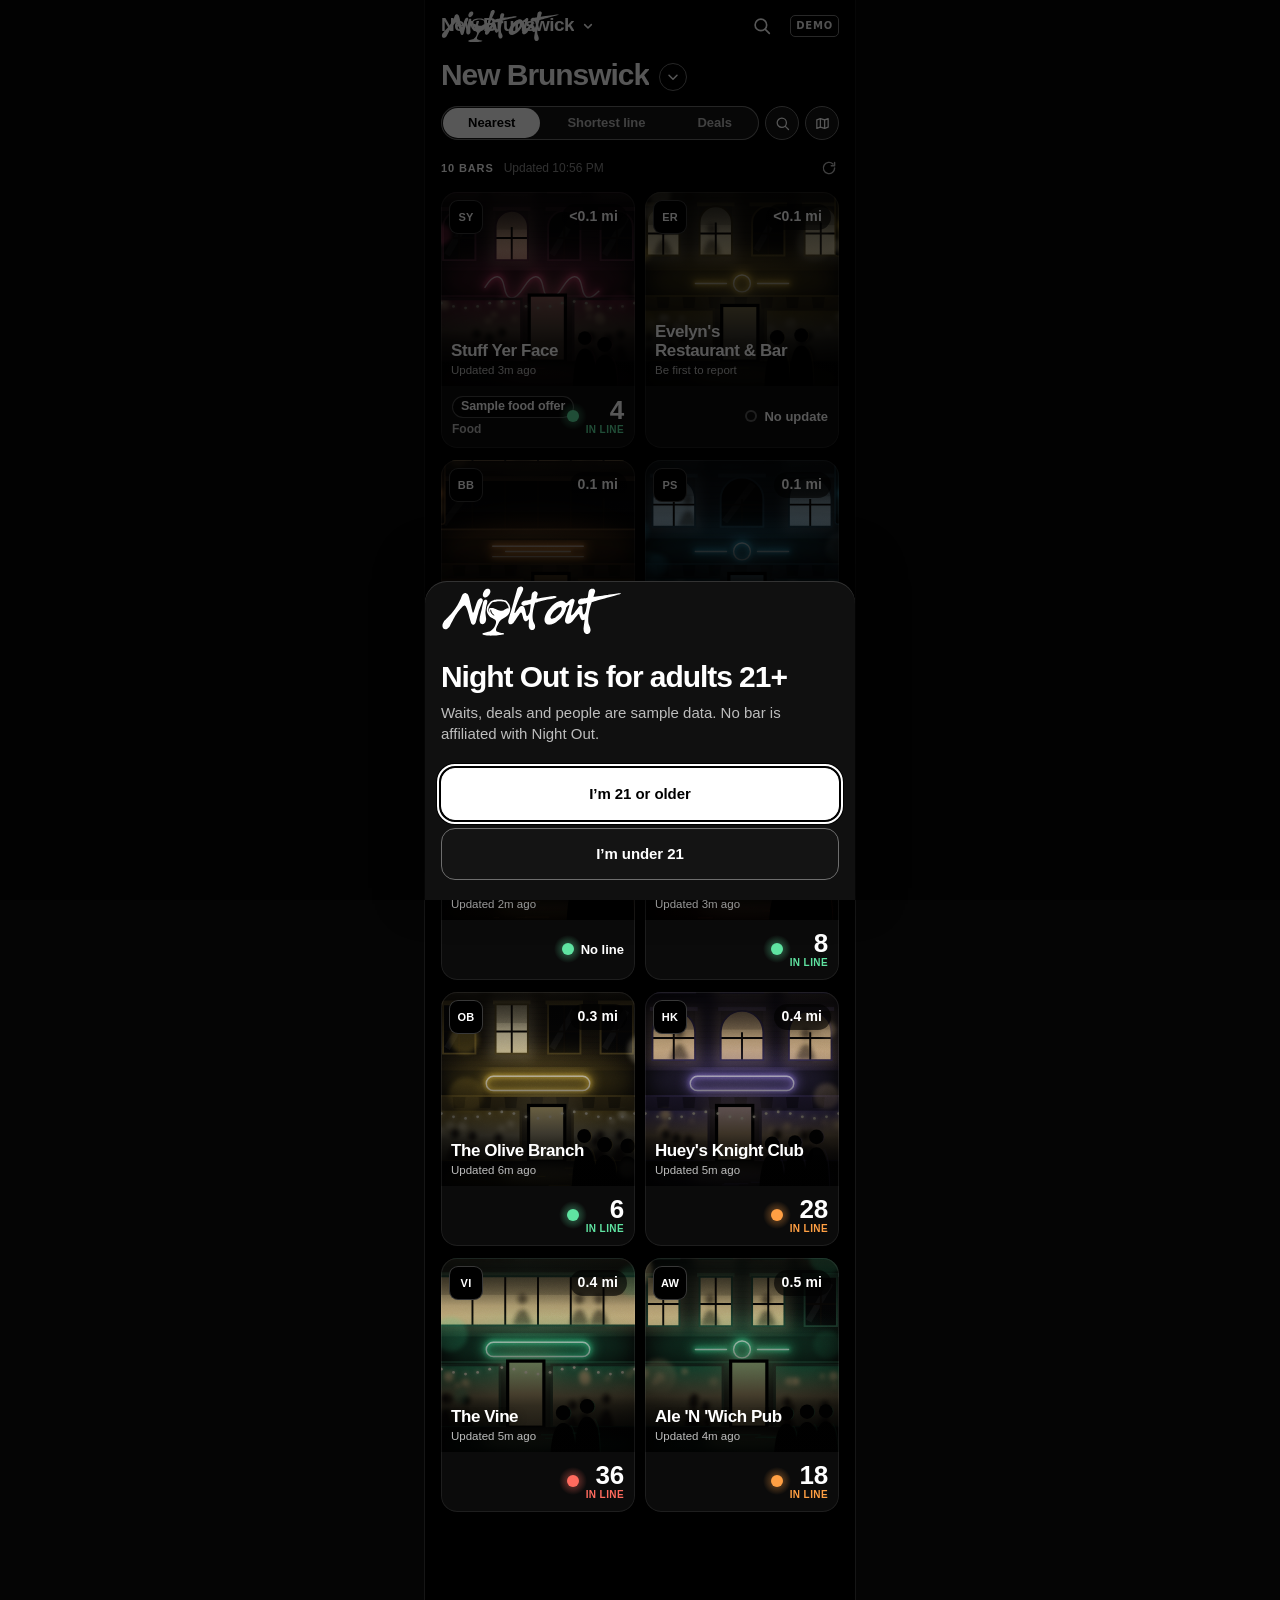
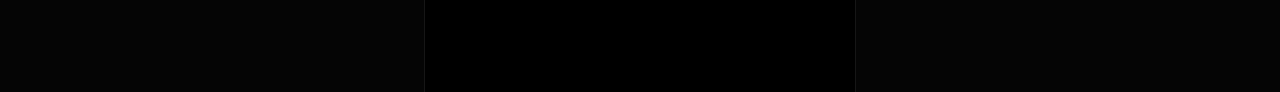
==== commit 7eae9798: "Update visitor demo with current motion and local photo report Bring the latest card-to-detail motio" ====
--- a/index.html
+++ b/index.html
@@ -7,13 +7,13 @@
   <meta name="theme-color" content="#000000">
   <meta name="robots" content="noindex">
   <title>Night Out — Sample Preview</title>
-  <meta name="description" content="Night Out visitor preview. Fictional sample queues, deals and events; no venue affiliation, real camera or photo AI.">
+  <meta name="description" content="Night Out visitor preview. Fictional sample queues, deals and events; no venue affiliation. Report is a local camera demo: no upload or photo AI.">
   <link rel="icon" href="data:image/svg+xml,%3Csvg xmlns='http://www.w3.org/2000/svg' viewBox='150 48 140 140'%3E%3Crect x='150' y='48' width='140' height='140' rx='34' fill='black'/%3E%3Cpath fill='white' fill-rule='evenodd' d='M205.2 201.5C200.2 201.6 194.4 201.6 189.8 201.4C185.1 201.2 180.9 200.9 177.2 200.3C173.6 199.7 169.9 198.5 168 197.9C166.1 197.3 166.5 197.2 166 196.8C165.5 196.3 165.1 195.8 165 195.2C165 194.7 165.1 193.9 165.8 193.2C166.4 192.6 164.5 192.6 169 191.2C173.5 189.8 187.8 186.3 192.8 184.8C197.7 183.3 196.7 183 198.5 182C200.2 181 201.5 180.2 203.2 178.6C205 177 207.6 174.5 209.2 172.4C210.9 170.3 212 168.4 213.2 166C214.5 163.7 215.9 160.7 216.8 158.2C217.8 155.8 218.5 153.5 218.9 151.2C219.2 149 219.1 146.3 218.9 144.8C218.8 143.2 218.4 142.9 218 142C217.5 141.1 217.2 140.4 216.2 139.4C215.3 138.5 215 137.8 212.5 136.3C210 134.8 204.4 132.2 201.5 130.5C198.6 128.8 196.8 127.5 195 126C193.2 124.4 191.9 123 190.5 121.3C189.1 119.5 187.6 117.5 186.5 115.5C185.4 113.5 184.6 111.8 183.9 109.2C183.2 106.7 182.4 103.3 182.2 100.2C182 97.2 182.5 93.5 182.9 91C183.2 88.5 183.5 87.8 184.4 85.5C185.4 83.2 186.8 80 188.4 77.2C190.1 74.5 192.6 71.4 194.6 69.2C196.5 67.1 197.8 65.5 200 64.2C202.2 62.8 204 62.3 207.5 61.3C211 60.3 216.9 58.8 221.2 58.2C225.6 57.5 229.7 57.4 233.8 57.4C237.8 57.5 241.5 57.8 245.5 58.5C249.5 59.2 255.1 60.8 257.8 61.7C260.4 62.6 259.8 62.4 261.2 63.7C262.7 65 264.6 67.2 266.2 69.4C267.9 71.6 270.2 75.2 271.2 77C272.3 78.9 272.2 78.8 272.8 80.5C273.5 82.2 274.5 85.3 275 87.2C275.5 89.2 275.6 90.5 275.7 92.2C275.9 94 276 95.8 275.7 98C275.5 100.2 275.2 102.6 274.3 105.2C273.4 107.9 271.5 111.8 270.3 114C269.2 116.2 268.6 116.8 267.4 118.2C266.3 119.7 265.5 120.8 263.5 122.6C261.5 124.3 258.6 126.8 255.6 128.8C252.7 130.7 248.4 132.7 245.8 134.4C243.1 136 241.5 136.9 239.5 138.6C237.5 140.2 235.7 142.1 233.9 144.2C232.2 146.4 230.8 148.6 229.1 151.8C227.4 154.9 224.9 160.1 223.5 163.3C222.1 166.4 221.4 168.1 220.6 170.5C219.8 172.9 219.2 175.8 218.9 177.5C218.7 179.2 219 179.6 219.2 180.5C219.4 181.4 219.4 181.8 220.2 182.8C221 183.7 222.1 185 224.2 186C226.3 187 228.7 187.7 232.8 188.6C236.8 189.6 245.5 191 248.5 191.7C251.5 192.4 250.3 192.3 250.8 192.8C251.2 193.3 251.3 194 251.2 194.5C251.1 195 250.9 195.2 250 195.7C249.1 196.1 248.4 196.5 245.5 197.2C242.6 197.8 236.8 198.8 232.5 199.4C228.2 200 224.5 200.4 220 200.8C215.5 201.1 210.3 201.4 205.2 201.5ZM192.4 109.8C192.6 109.4 191.5 104.9 191.3 103C191.1 101.1 191 99.8 191.1 98.2C191.3 96.7 191.7 94.5 192.4 93.5C193 92.5 193.3 92.4 194.8 92C196.3 91.6 199.3 91.1 201.2 91.1C203.2 91 204.6 91.2 206.8 91.7C208.9 92.2 210.5 92.7 214.2 94.2C218 95.7 225.7 99.5 229.2 100.9C232.8 102.2 233.5 102.1 235.5 102.3C237.5 102.6 239.5 102.5 241.2 102.4C243 102.2 244.6 101.9 246 101.5C247.4 101.2 246.8 101.7 249.5 100.3C252.2 99 259.6 94.6 262.2 93.4C264.9 92.2 264.2 92.9 265.2 93C266.3 93 267.9 93.7 268.5 93.7C269.1 93.7 268.9 93.5 269 93C269.1 92.5 269.1 91.7 269 90.5C268.8 89.3 268.5 87.5 267.9 85.8C267.4 84 266.3 81.8 265.5 80.2C264.8 78.7 264.5 78.1 263.3 76.5C262.1 74.9 259.6 71.8 258.4 70.5C257.1 69.2 258.2 69.5 256 68.7C253.8 67.8 248.9 66.3 245 65.6C241.1 65 236.4 64.6 232.5 64.5C228.6 64.4 225.5 64.6 221.5 65.2C217.5 65.8 211.7 67.3 208.8 68.1C205.8 68.9 205.2 68.9 203.8 69.8C202.2 70.7 201.2 72 199.8 73.5C198.3 75.1 196.5 77 195.1 79.2C193.6 81.5 192 84.3 191.1 86.8C190.1 89.2 189.6 91.6 189.2 93.8C188.9 95.9 188.8 97.6 188.9 99.5C189 101.4 189.4 103.5 190 105.2C190.5 107 192.2 110.1 192.4 109.8ZM212.8 121.8C213.1 121.6 213.3 121.3 212.3 120.2C211.4 119.2 208.7 117.3 207.2 115.7C205.8 114.2 204.5 112.5 203.5 110.8C202.5 109.1 201.8 107.7 201.1 105.8C200.5 103.8 200.1 100.5 199.6 99.2C199.2 98 198.9 98.3 198.5 98.1C198.1 98 197.6 97.9 197.2 98.3C196.9 98.6 196.3 99.5 196.1 100.2C195.9 101 196 101.8 196.2 103C196.3 104.2 196.7 105.9 197.2 107.4C197.8 108.8 198.5 110.4 199.4 111.8C200.2 113.1 201.1 114.2 202.2 115.3C203.4 116.5 204.6 117.6 206 118.6C207.4 119.6 209.4 120.9 210.5 121.4C211.6 121.9 212.5 121.9 212.8 121.8Z'/%3E%3C/svg%3E">
-  <link rel="stylesheet" href="styles/tokens.css?v=public-demo-20261026-1">
-  <link rel="stylesheet" href="styles/app.css?v=public-demo-20261026-1">
-  <script type="module" src="app.js?v=public-demo-20261026-1"></script>
-<meta name="apple-mobile-web-app-capable" content="yes"><meta name="apple-mobile-web-app-title" content="Night Out Demo"><link rel="manifest" href="manifest.webmanifest"><meta name="nightout-build" content="public-demo-20261026-1"><meta http-equiv="Content-Security-Policy" content="default-src 'self'; script-src 'self'; style-src 'self' 'unsafe-inline'; img-src 'self' data:; font-src 'self'; connect-src 'none'; media-src 'none'; frame-src 'none'; object-src 'none'; base-uri 'none'; form-action 'none'">
-<link rel="stylesheet" href="styles/public-demo.css?v=public-demo-20261026-1"></head>
+  <link rel="stylesheet" href="styles/tokens.css?v=public-demo-20261027-1">
+  <link rel="stylesheet" href="styles/app.css?v=public-demo-20261027-1">
+  <script type="module" src="app.js?v=public-demo-20261027-1"></script>
+<meta name="apple-mobile-web-app-capable" content="yes"><meta name="apple-mobile-web-app-title" content="Night Out Demo"><link rel="manifest" href="manifest.webmanifest"><meta name="nightout-build" content="public-demo-20261027-1"><meta http-equiv="Content-Security-Policy" content="default-src 'self'; script-src 'self'; style-src 'self' 'unsafe-inline'; img-src 'self' data: blob:; font-src 'self'; connect-src 'none'; media-src 'none'; frame-src 'none'; object-src 'none'; base-uri 'none'; form-action 'none'">
+<link rel="stylesheet" href="styles/public-demo.css?v=public-demo-20261027-1"></head>
 <body>
   
   <svg class="sprite" width="0" height="0" aria-hidden="true" focusable="false"><defs><path clip-rule="evenodd" id="nm-N" fill-rule="evenodd" d="M18 176.3C16.8 176.2 15.2 175.9 14 175.5C12.8 175.1 11.9 174.6 11 173.9C10.1 173.3 9.5 172.7 8.8 171.8C8.1 170.8 7.3 169.5 6.8 168.2C6.3 167 6 165.4 5.9 164C5.7 162.6 5.7 161.2 5.8 159.8C6 158.3 6.3 156.6 6.7 155.2C7 153.9 7.1 153.5 8 151.8C8.9 150 11 146.6 12.2 144.8C13.4 142.9 10.7 145.9 15.4 140.8C20.2 135.6 35 120.3 40.8 114C46.5 107.8 46.9 106.7 49.6 103.2C52.3 99.8 54.5 96.9 57 93.2C59.5 89.6 62.2 85.5 64.8 81.2C67.3 77 69.9 72.1 72.2 67.7C74.6 63.3 76.8 58.9 78.6 54.8C80.4 50.6 82 45.7 83.1 43C84.2 40.3 84.3 40.1 85.2 38.8C86.2 37.4 87.4 36 88.8 35C90.1 34 92.2 33.1 93.5 32.7C94.8 32.2 95.8 32.3 96.8 32.3C97.8 32.3 98.3 32.2 99.5 32.7C100.7 33.2 102.6 33.8 104 35.1C105.4 36.3 107.1 38.8 108.1 40.2C109.1 41.7 109.1 42 109.8 44C110.5 46 109.9 41.8 112.4 52C114.9 62.2 122.6 95.8 125 105.2C127.3 114.7 126.1 108.1 126.5 108.8C126.9 109.6 127.1 109.8 127.5 109.8C127.9 109.9 128.4 110 129 109.2C129.6 108.5 129.1 111.1 131.1 105.2C133.1 99.4 139.1 80.5 141.2 74C143.4 67.5 143.2 68.6 144.1 66.5C145 64.4 145.6 62.9 146.8 61.2C147.9 59.5 149.4 57.7 150.8 56.5C152.2 55.3 154 54.4 155.2 53.8C156.5 53.3 157.3 53.2 158.2 53.1C159.2 53 160 53.2 160.8 53.3C161.5 53.5 161.9 53.6 162.5 54C163.1 54.4 163.8 55 164.2 55.5C164.7 56 165 56.5 165.3 57.2C165.7 58 166.1 58.6 166.1 60C166.1 61.4 167 61.4 165.4 65.8C163.8 70.1 158.8 81 156.7 86.2C154.6 91.5 154.2 92.9 152.8 97C151.4 101.1 150.7 102.6 148.4 111C146 119.4 140.8 140.2 138.7 147.2C136.6 154.3 136.8 151.8 135.9 153.2C134.9 154.8 134.1 155.5 133.1 156.2C132.1 157 131.1 157.6 130 157.9C128.9 158.2 127.6 158.2 126.5 157.9C125.4 157.7 124.6 157.3 123.7 156.5C122.8 155.7 122 155.3 121.1 153.2C120.1 151.2 119.9 151.8 117.8 144.2C115.6 136.8 110.4 116.8 107.9 108.2C105.4 99.7 103.9 96.4 102.7 93C101.4 89.6 101.3 89.6 100.5 88.1C99.7 86.6 98.7 85 97.9 84C97.1 83 96.6 82.6 95.8 82.3C94.9 81.9 94.2 81.6 93 81.9C91.8 82.1 90.5 82.5 88.8 83.8C87 85 85.5 86.4 82.6 89.5C79.7 92.6 74.5 98.6 71.2 102.6C68 106.6 65.9 109.4 63.1 113.5C60.2 117.6 58.8 118.9 54.1 127.2C49.4 135.6 38.6 156.9 34.8 163.8C31.1 170.6 32.9 166.8 31.7 168.2C30.5 169.7 28.9 171.3 27.8 172.2C26.8 173.2 26.3 173.5 25.2 174.1C24.2 174.6 22.7 175.3 21.5 175.7C20.3 176 19.2 176.3 18 176.3Z"/><path clip-rule="evenodd" id="nm-i" fill-rule="evenodd" d="M166.2 155.8C165 156 164 155.8 163 155.6C162 155.3 160.8 154.9 160 154.4C159.2 154 158.7 153.6 158 152.8C157.3 152 156.5 151.6 155.8 149.8C155 148 153.9 144.8 153.6 142C153.3 139.2 153.5 136.9 154 133C154.6 129.1 155.2 125.1 156.7 118.5C158.2 111.9 161 101.7 162.9 93.2C164.8 84.8 167 72.8 168.1 68C169.3 63.2 169 65.5 169.7 64.2C170.4 63 171.4 61.6 172.3 60.8C173.3 59.9 174.2 59.4 175.2 59.1C176.3 58.7 177.8 58.6 178.8 58.6C179.7 58.6 180.1 58.8 180.8 59.1C181.4 59.4 182.2 60 182.8 60.6C183.3 61.2 183.6 61.6 183.9 62.5C184.2 63.4 184.5 64.4 184.5 65.8C184.5 67.1 184.7 67 183.9 70.8C183 74.5 180.6 82.6 179.5 88.2C178.4 93.9 177.6 100.1 177.2 104.5C176.8 108.9 176.7 110 177.1 114.8C177.4 119.5 179.1 128.9 179.5 133C179.8 137.1 179.6 137.4 179.3 139.5C179.1 141.6 178.6 143.6 177.9 145.5C177.2 147.4 176.2 149.2 175 150.7C173.8 152.2 172.2 153.5 170.8 154.3C169.3 155.1 167.5 155.5 166.2 155.8Z"/><path clip-rule="evenodd" id="nm-dot" fill-rule="evenodd" d="M177.2 49.8C175.9 50.1 175.4 49.9 174.5 49.8C173.6 49.7 172.6 49.5 171.8 49C170.9 48.5 169.8 47.7 169.1 47C168.5 46.3 168.1 45.7 167.7 44.8C167.3 43.8 167 42.6 166.8 41.5C166.6 40.4 166.4 39.8 166.6 38C166.9 36.2 167.1 33.1 168.1 30.5C169.1 27.9 171.2 24.6 172.6 22.5C174.1 20.4 175.1 19.3 176.9 18C178.7 16.7 181.8 15.4 183.2 14.8C184.7 14.3 184.8 14.5 185.8 14.5C186.7 14.6 188 14.6 189.2 15C190.4 15.4 191.9 16.1 193 17C194.1 17.9 195 19 195.6 20.5C196.2 22 196.6 24 196.6 25.8C196.6 27.5 196.3 29.3 195.8 31C195.3 32.7 194.9 34 193.7 36C192.4 38 190.1 41.2 188.2 43.2C186.4 45.2 184.3 46.7 182.5 47.8C180.7 48.9 178.6 49.4 177.2 49.8Z"/><path clip-rule="evenodd" id="nm-glass" fill-rule="evenodd" d="M205.2 201.5C200.2 201.6 194.4 201.6 189.8 201.4C185.1 201.2 180.9 200.9 177.2 200.3C173.6 199.7 169.9 198.5 168 197.9C166.1 197.3 166.5 197.2 166 196.8C165.5 196.3 165.1 195.8 165 195.2C165 194.7 165.1 193.9 165.8 193.2C166.4 192.6 164.5 192.6 169 191.2C173.5 189.8 187.8 186.3 192.8 184.8C197.7 183.3 196.7 183 198.5 182C200.2 181 201.5 180.2 203.2 178.6C205 177 207.6 174.5 209.2 172.4C210.9 170.3 212 168.4 213.2 166C214.5 163.7 215.9 160.7 216.8 158.2C217.8 155.8 218.5 153.5 218.9 151.2C219.2 149 219.1 146.3 218.9 144.8C218.8 143.2 218.4 142.9 218 142C217.5 141.1 217.2 140.4 216.2 139.4C215.3 138.5 215 137.8 212.5 136.3C210 134.8 204.4 132.2 201.5 130.5C198.6 128.8 196.8 127.5 195 126C193.2 124.4 191.9 123 190.5 121.3C189.1 119.5 187.6 117.5 186.5 115.5C185.4 113.5 184.6 111.8 183.9 109.2C183.2 106.7 182.4 103.3 182.2 100.2C182 97.2 182.5 93.5 182.9 91C183.2 88.5 183.5 87.8 184.4 85.5C185.4 83.2 186.8 80 188.4 77.2C190.1 74.5 192.6 71.4 194.6 69.2C196.5 67.1 197.8 65.5 200 64.2C202.2 62.8 204 62.3 207.5 61.3C211 60.3 216.9 58.8 221.2 58.2C225.6 57.5 229.7 57.4 233.8 57.4C237.8 57.5 241.5 57.8 245.5 58.5C249.5 59.2 255.1 60.8 257.8 61.7C260.4 62.6 259.8 62.4 261.2 63.7C262.7 65 264.6 67.2 266.2 69.4C267.9 71.6 270.2 75.2 271.2 77C272.3 78.9 272.2 78.8 272.8 80.5C273.5 82.2 274.5 85.3 275 87.2C275.5 89.2 275.6 90.5 275.7 92.2C275.9 94 276 95.8 275.7 98C275.5 100.2 275.2 102.6 274.3 105.2C273.4 107.9 271.5 111.8 270.3 114C269.2 116.2 268.6 116.8 267.4 118.2C266.3 119.7 265.5 120.8 263.5 122.6C261.5 124.3 258.6 126.8 255.6 128.8C252.7 130.7 248.4 132.7 245.8 134.4C243.1 136 241.5 136.9 239.5 138.6C237.5 140.2 235.7 142.1 233.9 144.2C232.2 146.4 230.8 148.6 229.1 151.8C227.4 154.9 224.9 160.1 223.5 163.3C222.1 166.4 221.4 168.1 220.6 170.5C219.8 172.9 219.2 175.8 218.9 177.5C218.7 179.2 219 179.6 219.2 180.5C219.4 181.4 219.4 181.8 220.2 182.8C221 183.7 222.1 185 224.2 186C226.3 187 228.7 187.7 232.8 188.6C236.8 189.6 245.5 191 248.5 191.7C251.5 192.4 250.3 192.3 250.8 192.8C251.2 193.3 251.3 194 251.2 194.5C251.1 195 250.9 195.2 250 195.7C249.1 196.1 248.4 196.5 245.5 197.2C242.6 197.8 236.8 198.8 232.5 199.4C228.2 200 224.5 200.4 220 200.8C215.5 201.1 210.3 201.4 205.2 201.5ZM192.4 109.8C192.6 109.4 191.5 104.9 191.3 103C191.1 101.1 191 99.8 191.1 98.2C191.3 96.7 191.7 94.5 192.4 93.5C193 92.5 193.3 92.4 194.8 92C196.3 91.6 199.3 91.1 201.2 91.1C203.2 91 204.6 91.2 206.8 91.7C208.9 92.2 210.5 92.7 214.2 94.2C218 95.7 225.7 99.5 229.2 100.9C232.8 102.2 233.5 102.1 235.5 102.3C237.5 102.6 239.5 102.5 241.2 102.4C243 102.2 244.6 101.9 246 101.5C247.4 101.2 246.8 101.7 249.5 100.3C252.2 99 259.6 94.6 262.2 93.4C264.9 92.2 264.2 92.9 265.2 93C266.3 93 267.9 93.7 268.5 93.7C269.1 93.7 268.9 93.5 269 93C269.1 92.5 269.1 91.7 269 90.5C268.8 89.3 268.5 87.5 267.9 85.8C267.4 84 266.3 81.8 265.5 80.2C264.8 78.7 264.5 78.1 263.3 76.5C262.1 74.9 259.6 71.8 258.4 70.5C257.1 69.2 258.2 69.5 256 68.7C253.8 67.8 248.9 66.3 245 65.6C241.1 65 236.4 64.6 232.5 64.5C228.6 64.4 225.5 64.6 221.5 65.2C217.5 65.8 211.7 67.3 208.8 68.1C205.8 68.9 205.2 68.9 203.8 69.8C202.2 70.7 201.2 72 199.8 73.5C198.3 75.1 196.5 77 195.1 79.2C193.6 81.5 192 84.3 191.1 86.8C190.1 89.2 189.6 91.6 189.2 93.8C188.9 95.9 188.8 97.6 188.9 99.5C189 101.4 189.4 103.5 190 105.2C190.5 107 192.2 110.1 192.4 109.8ZM212.8 121.8C213.1 121.6 213.3 121.3 212.3 120.2C211.4 119.2 208.7 117.3 207.2 115.7C205.8 114.2 204.5 112.5 203.5 110.8C202.5 109.1 201.8 107.7 201.1 105.8C200.5 103.8 200.1 100.5 199.6 99.2C199.2 98 198.9 98.3 198.5 98.1C198.1 98 197.6 97.9 197.2 98.3C196.9 98.6 196.3 99.5 196.1 100.2C195.9 101 196 101.8 196.2 103C196.3 104.2 196.7 105.9 197.2 107.4C197.8 108.8 198.5 110.4 199.4 111.8C200.2 113.1 201.1 114.2 202.2 115.3C203.4 116.5 204.6 117.6 206 118.6C207.4 119.6 209.4 120.9 210.5 121.4C211.6 121.9 212.5 121.9 212.8 121.8Z"/><path clip-rule="evenodd" id="nm-ht" fill-rule="evenodd" d="M364.5 179.5C363.1 179.8 361.5 179.9 360 179.5C358.5 179.2 357 178.4 355.7 177.5C354.5 176.6 353.4 175.4 352.5 174C351.6 172.7 351 171.5 350.5 169.5C349.9 167.5 349.3 166.9 349.2 161.8C349.1 156.6 350 142.6 350.1 138.5C350.2 134.4 350 137.3 349.8 137C349.5 136.8 349.7 136.1 348.8 136.9C347.8 137.6 345.7 140.6 344.2 141.8C342.8 143 341.7 143.7 340.2 144.1C338.8 144.5 337 144.4 335.8 144.1C334.5 143.8 333.4 143 332.5 142.2C331.6 141.5 331.2 140.7 330.5 139.5C329.8 138.3 329.8 139.2 328.4 135C327.1 130.8 323.6 117.9 322.3 114C321.1 110.1 321.5 112 321 111.4C320.5 110.7 320.1 110.2 319.5 110.1C318.9 109.9 318.3 109.6 317.2 110.2C316.2 110.9 317.4 108 313.1 114C308.9 120 295.6 140.2 291.5 146.2C287.5 152.2 289.8 148.8 288.7 150C287.7 151.2 286.7 152.5 285.2 153.5C283.7 154.5 281.1 155.7 279.7 156.2C278.4 156.8 278.1 156.7 277.2 156.7C276.4 156.7 275.6 156.6 274.8 156.4C273.9 156.2 273.1 155.9 272.3 155.5C271.6 155.1 271 154.9 270.2 153.9C269.5 152.9 268.4 151.2 268 149.5C267.6 147.8 267.4 146.1 267.7 143.5C268 140.9 267.1 143 269.7 134C272.2 125 277.5 108.5 283 89.2C288.5 70 299 31 302.6 18.5C306.1 6 303.7 15.5 304.4 14.2C305.1 13 306 11.7 306.9 10.8C307.7 9.8 308.4 9.1 309.5 8.4C310.6 7.7 311.9 6.9 313.5 6.5C315.1 6.1 317.9 6.1 319.2 6.1C320.6 6.1 320.7 6.3 321.5 6.7C322.3 7 323.5 7.8 324.2 8.3C325 8.9 325.3 9.3 325.8 10C326.2 10.7 326.6 11 326.8 12.2C327 13.5 327.4 15.3 327 17.5C326.6 19.7 327.3 18.6 324.2 25.4C321.2 32.3 312.6 50 308.8 58.5C305.1 67 303.7 71.1 301.7 76.5C299.7 81.9 298.2 86.7 297 90.7C295.8 94.7 295.1 97.2 294.4 100.5C293.6 103.8 292.9 108.5 292.6 110.2C292.3 112 292.5 111 292.6 111.2C292.7 111.5 293 111.7 293.2 111.8C293.5 111.8 293.8 111.9 294.2 111.6C294.7 111.3 293.3 113.2 295.7 110C298.1 106.8 305.7 96.3 308.7 92.5C311.7 88.7 312.1 88.5 313.8 87C315.4 85.6 317.4 84.6 318.8 84C320.1 83.3 320.8 83.4 321.8 83.3C322.8 83.2 323.6 83.1 324.8 83.5C325.9 84 327.7 84.9 328.8 85.8C329.8 86.7 330.5 87.8 331.2 88.8C331.8 89.7 332 90.1 332.5 91.5C333.1 92.9 333.3 92.7 334.3 97C335.4 101.3 337.8 113.4 338.8 117.5C339.8 121.6 339.8 120.6 340.2 121.5C340.7 122.4 341 122.7 341.5 123C342 123.3 342.5 123.4 343 123.4C343.5 123.4 343.8 123.4 344.3 123C344.8 122.6 345.2 122.8 346.2 121.3C347.3 119.7 349.5 116.2 350.7 113.5C352 110.8 352.8 108.8 353.6 105C354.4 101.2 355.2 94.5 355.7 90.5C356.1 86.5 356.4 82.9 356.6 80.8C356.7 78.6 356.6 78.2 356.4 77.5C356.2 76.8 355.7 76.8 355.2 76.6C354.8 76.4 357 75.6 353.5 76.5C350 77.3 338.1 80.8 334.2 81.7C330.4 82.7 331.7 82.3 330.5 82.4C329.3 82.5 328.3 82.5 327.2 82.3C326.2 82.1 325 81.7 324 81.1C323 80.5 322.1 79.7 321.4 78.8C320.7 77.8 320.2 76.5 320 75.5C319.8 74.5 320 73.4 320.2 72.5C320.3 71.6 320.6 70.9 321.1 70C321.6 69.1 322.1 68.2 323.2 67.2C324.3 66.3 325.5 65 327.5 64.2C329.5 63.3 330.5 63 335 62.1C339.5 61.1 350.9 59.3 354.8 58.4C358.6 57.4 357.3 57.2 358 56.6C358.7 56 358.5 57.7 359 54.8C359.5 51.8 360.3 42.3 360.9 38.8C361.5 35.2 361.8 35 362.4 33.5C363 32 363.4 31.2 364.5 30C365.7 28.8 367.7 27.2 369.2 26.4C370.8 25.6 372.3 25.4 373.8 25.3C375.2 25.2 376.7 25.4 378 25.8C379.3 26.2 380.5 26.9 381.5 27.7C382.5 28.5 383.2 29.5 383.8 30.5C384.3 31.5 384.6 32.7 384.8 33.8C385 34.8 385.6 33.8 384.9 36.8C384.2 39.7 381.3 48.6 380.6 51.2C379.9 53.9 380.5 52.4 380.6 52.8C380.8 53.1 379.6 53.7 381.5 53.6C383.4 53.6 382.5 53.9 392 52.4C401.5 50.9 428.7 46.3 438.2 44.9C447.8 43.4 446.9 43.8 449.2 43.5C451.6 43.3 451.3 43.4 452.5 43.5C453.7 43.7 455.4 44 456.5 44.3C457.6 44.6 458.3 45 458.9 45.5C459.5 46 459.8 46.5 460 47C460.1 47.5 460 48 459.8 48.5C459.5 49 459.7 49.2 458.5 49.9C457.3 50.5 458.3 50.9 452.5 52.3C446.7 53.7 433.8 56 423.8 58.2C413.8 60.5 400.2 63.7 392.5 65.7C384.8 67.6 380.6 69.1 377.8 70C374.9 70.9 376.1 70.6 375.5 71C374.9 71.3 375.2 70.1 374.4 72C373.7 73.9 372.2 77.6 371 82.2C369.7 86.9 367.9 94.1 366.9 99.8C365.9 105.4 365.2 111.8 364.8 116C364.4 120.2 364.5 122.3 364.5 125.2C364.5 128.2 364.7 131.1 365 133.8C365.3 136.4 365.7 138.9 366.2 141C366.7 143.1 366.7 143.4 367.9 146.2C369.2 149.1 372.4 155.5 373.5 158.2C374.6 161 374.4 161.2 374.5 162.8C374.7 164.2 374.7 165.7 374.6 167.2C374.4 168.8 374 170.7 373.5 172C373 173.3 372.3 174.2 371.4 175.2C370.5 176.3 369.4 177.3 368.2 178.1C367.1 178.8 365.9 179.3 364.5 179.5Z"/><path clip-rule="evenodd" id="nm-out" fill-rule="evenodd" d="M583.8 195.3C582.2 195.6 580 195.2 578.8 195.1C577.5 194.9 577.4 194.8 576.5 194.3C575.6 193.8 574.5 193.3 573.5 192.2C572.4 191.2 571 189.5 570.2 187.8C569.3 186 568.7 183.7 568.3 181.8C567.9 179.8 567.8 178.1 567.7 176C567.6 173.9 567.2 174.8 567.9 169C568.5 163.2 570.9 146 571.5 141C572.1 136 571.6 139.7 571.3 139.2C571.1 138.8 570.8 138 570 138.1C569.2 138.2 567.4 139.4 566.2 139.7C565.1 140 564.2 140.2 563.2 140.1C562.3 140 561.4 139.6 560.6 139.2C559.8 138.9 559.4 138.9 558.5 137.7C557.6 136.4 556.4 135 555.1 131.8C553.8 128.5 551.8 120.8 550.8 118.2C549.7 115.5 549.6 116.4 549 116.1C548.4 115.8 547.8 115.8 547 116.2C546.2 116.7 547.6 114.6 544.1 118.8C540.6 122.9 529.8 136.5 526 141C522.2 145.6 523 144.4 521.3 146C519.5 147.6 517.3 149.6 515.5 150.8C513.7 152 512.3 152.7 510.5 153.3C508.7 153.9 506.5 154.4 504.8 154.3C503 154.3 501.2 153.8 499.8 153C498.3 152.2 496.8 150.7 495.9 149.5C495 148.3 494.6 146.9 494.3 145.8C493.9 144.6 493.7 144.4 493.7 142.5C493.8 140.6 493.7 138.5 494.6 134.5C495.5 130.5 496.5 127.1 499.1 118.8C501.8 110.4 508.5 90.8 510.5 84.5C512.5 78.2 511.1 81.9 511 81C511 80.1 510.7 79.6 510.2 79.3C509.8 79.1 509.2 79.2 508.5 79.5C507.8 79.8 507 80.4 506 81.2C505 82 503.8 83 502.7 84.2C501.6 85.5 500.1 87.4 499.4 88.5C498.7 89.6 498.9 88.8 498.3 91C497.7 93.2 496.9 98 495.8 101.5C494.6 105 492.8 108.8 491.3 111.8C489.8 114.7 488.9 116.2 486.8 119.3C484.6 122.3 481.1 126.9 478.5 129.9C475.9 133 473.8 135.1 471 137.6C468.2 140.2 464.2 143.3 461.5 145.3C458.8 147.4 457.5 148.3 454.5 149.9C451.5 151.6 447.2 153.9 443.8 155.2C440.3 156.4 436.3 157.2 434 157.6C431.7 158 431.1 157.8 429.8 157.8C428.4 157.7 427 157.5 425.8 157.2C424.5 157 423.3 156.6 422.2 156.1C421.2 155.6 420.1 154.9 419.2 154.3C418.4 153.7 417.7 153.1 417 152.3C416.3 151.5 415.5 150.5 414.9 149.5C414.3 148.5 413.9 147.6 413.4 146.2C413 144.9 412.5 143.7 412.3 141.5C412.2 139.3 412 136.2 412.4 133.2C412.7 130.3 413.4 127.2 414.5 124C415.5 120.8 416.7 117.9 418.7 114C420.7 110.1 423.5 105.2 426.7 100.8C429.9 96.3 434.4 91.1 437.9 87.2C441.4 83.4 445.3 80.2 448 77.8C450.7 75.4 452.2 74.4 454.2 73C456.3 71.5 457.9 70.4 460.5 69C463.1 67.7 467.1 65.7 469.8 64.7C472.4 63.7 474.6 63.4 476.5 63.1C478.4 62.7 479.8 62.8 481.2 62.8C482.7 62.9 483.7 63 485 63.3C486.3 63.7 487.9 64.3 489 64.8C490.1 65.2 490.2 65.2 491.3 66.2C492.4 67.3 494.8 70 495.8 70.9C496.7 71.7 496.8 71.4 497.2 71.4C497.8 71.5 498.1 71.5 498.8 71.3C499.4 71.1 499.9 71.1 501 70.4C502.1 69.7 502.7 69.4 505.4 67.2C508.1 65.1 514.6 59.2 517.2 57.2C519.9 55.2 520.1 55.7 521.2 55.3C522.4 54.9 523.2 54.8 524.2 54.8C525.2 54.9 526.4 55.1 527.2 55.5C528.1 55.9 529 56.6 529.6 57.2C530.2 57.9 530.5 58.3 530.8 59.5C531.1 60.7 533.2 56.6 531.4 64.2C529.6 71.9 522.1 96.5 520 105.2C517.8 114 518.4 114.1 518.2 116.5C518 118.9 518.6 119.1 518.8 119.8C519.1 120.4 519.3 120.4 519.8 120.5C520.2 120.5 520.3 120.8 521.2 120.2C522.2 119.6 523.8 118.5 525.5 116.8C527.3 115 527.8 114.6 531.8 109.5C535.7 104.4 545.9 90.4 549.4 86C552.8 81.6 551.4 84 552.5 83.3C553.6 82.7 555 82.2 556.2 82.2C557.5 82.2 559 82.7 560 83.4C561 84 561.7 85.2 562.2 86.2C562.7 87.3 562.7 86.5 562.9 89.5C563.1 92.5 563.1 100.2 563.4 104C563.7 107.8 564.3 110.6 564.7 112.5C565.1 114.4 565.3 114.6 565.6 115.2C566 115.9 566.4 116.3 566.8 116.7C567.1 117 567.5 117.2 568 117.2C568.5 117.3 569.2 117.2 569.8 116.9C570.3 116.6 571 115.9 571.5 115.2C572.1 114.6 572.1 114.8 573 112.9C573.9 111 575.5 108.3 576.7 103.8C577.8 99.2 579.2 90.6 579.9 85.5C580.7 80.4 581.3 75.4 581.2 73.2C581 71.1 583 72.1 579.2 72.8C575.5 73.5 563.2 76.8 558.8 77.5C554.3 78.2 554.4 77.5 552.8 77.2C551.1 76.8 549.8 76.1 548.8 75.3C547.7 74.6 547 73.6 546.4 72.5C545.8 71.4 545.4 70.4 545.3 69C545.2 67.6 545.4 65.7 545.8 64.3C546.1 63 546.8 61.7 547.4 60.8C548 59.8 548.6 59.3 549.2 58.7C549.9 58 550.5 57.4 551.5 56.8C552.5 56.2 553.5 55.6 555 55C556.5 54.5 556.6 54.3 560.8 53.7C564.9 53 576.2 51.9 580 51.3C583.8 50.6 582.8 50.3 583.6 49.8C584.4 49.2 584.1 51 584.7 47.8C585.3 44.5 586.4 34.1 587.1 30C587.8 25.9 588.5 24.9 589.1 23.2C589.7 21.6 590.2 21.1 590.9 20.2C591.5 19.4 592.1 18.7 593 18C593.9 17.2 595.2 16.5 596.2 16C597.2 15.5 597.7 15.2 599 15C600.3 14.7 602.4 14.4 603.8 14.5C605.1 14.5 606 14.7 607.2 15.2C608.5 15.8 610 16.6 611 17.5C612 18.5 612.7 19.9 613.1 21C613.5 22.1 613.6 23.2 613.6 24.2C613.6 25.3 614.3 24 613.2 27.5C612.2 31 608.4 41.8 607.5 45C606.6 48.2 607.5 46.2 607.7 46.5C607.9 46.8 594.2 49 608.8 47.1C623.3 45.1 678.2 37.2 695.2 34.9C712.3 32.7 707.8 33.5 711.2 33.3C714.7 33.1 715.1 33.5 716 33.6C716.9 33.8 716.4 34 716.4 34.2C716.3 34.5 716.5 34.6 715.8 35C715 35.4 729.1 31.6 711.8 36.4C694.4 41.3 630 59.1 611.7 64.2C593.3 69.4 603.7 66.6 601.8 67.3C599.8 68 601.5 65.1 600.3 68.2C599 71.4 596.1 80.6 594.4 86.2C592.8 91.9 591.6 96.2 590.4 102.2C589.2 108.3 587.7 117.4 587 122.8C586.3 128.1 586.2 130.5 586.1 134.2C586 138 586.1 142.5 586.3 145.2C586.5 148 586.7 149 587.1 151C587.5 153 587.8 154.8 588.7 157.5C589.7 160.2 591.8 164.7 592.7 167.2C593.7 169.8 594 171.1 594.4 172.8C594.8 174.4 595.1 175.8 595.2 177.2C595.3 178.8 595.3 180.2 595.1 181.8C594.9 183.3 594.5 185.1 593.9 186.5C593.4 187.9 592.7 189.2 591.8 190.4C590.8 191.5 589.6 192.7 588.2 193.5C586.9 194.3 585.3 195 583.8 195.3ZM442.3 134.2C443.8 134.1 445.8 133.9 448.2 132.8C450.7 131.8 454.1 129.8 456.9 128C459.6 126.2 462 124.2 464.5 121.8C467.1 119.3 470.3 115.5 472.2 113.1C474.2 110.7 475 109.3 476 107.5C477.1 105.7 478.1 103.8 478.8 102.3C479.4 100.9 479.6 100.6 479.9 99C480.2 97.4 480.5 94.2 480.4 92.8C480.4 91.3 480 91.1 479.6 90.5C479.3 89.9 478.9 89.3 478.2 88.9C477.6 88.4 476.7 88.1 475.8 88C474.8 87.8 474.1 87.9 472.8 88.2C471.4 88.5 469.2 89.3 467.8 89.9C466.2 90.6 466.1 90.4 463.8 92.1C461.4 93.7 456.9 97 453.9 99.8C450.9 102.5 448.1 105.4 445.7 108.5C443.3 111.6 440.8 115.8 439.3 118.2C437.9 120.8 437.5 122.1 437 123.5C436.5 124.9 436.4 125.4 436.3 126.5C436.2 127.6 436.2 129 436.4 130C436.6 131 437 131.8 437.5 132.5C438 133.1 438.7 133.6 439.5 133.9C440.3 134.2 440.9 134.4 442.3 134.2Z"/><symbol id="nm-logo" viewBox="0 0 722 207"><use href="#nm-N"/><use href="#nm-i"/><use href="#nm-dot"/><use href="#nm-glass"/><use href="#nm-ht"/><use href="#nm-out"/></symbol></defs></svg>
@@ -39,7 +39,7 @@
       <span class="tab-indicator" aria-hidden="true"></span>
       <a class="tab" href="#/" data-tab="bars"><span class="tab-inner"><svg width="24" height="24" viewBox="0 0 24 24" fill="none" stroke="currentColor" stroke-width="1.7" stroke-linecap="round" stroke-linejoin="round" aria-hidden="true"><path class="fl" d="M3.6 9.2 5.2 4.5h13.6l1.6 4.7a2.8 2.8 0 0 1-5.6.2 2.8 2.8 0 0 1-5.6 0 2.8 2.8 0 0 1-5.6-.2Z"/><path d="M5.2 12.4V20h13.6v-7.6M10 20v-4.6h4V20"/></svg></span><span class="tab-label">Bars</span></a>
       <a class="tab" href="#/events" data-tab="events"><span class="tab-inner"><svg width="24" height="24" viewBox="0 0 24 24" fill="none" stroke="currentColor" stroke-width="1.7" stroke-linecap="round" stroke-linejoin="round" aria-hidden="true"><rect x="3.5" y="5" width="17" height="15.5" rx="2.4"/><path class="fl" d="M3.5 7.4A2.4 2.4 0 0 1 5.9 5h12.2a2.4 2.4 0 0 1 2.4 2.4V10h-17Z"/><path d="M3.5 10h17M8 3v4M16 3v4M8 14h2M14 14h2M8 17h2"/></svg></span><span class="tab-label">Events</span></a>
-      <a class="tab tab-scan" href="#/scan" data-tab="scan" aria-label="Report preview: no camera or upload"><span class="tab-inner"><svg width="24" height="24" viewBox="0 0 24 24" fill="none" stroke="currentColor" stroke-width="1.7" stroke-linecap="round" stroke-linejoin="round" aria-hidden="true"><path d="M4 8.5V6a2 2 0 0 1 2-2h2.5M15.5 4H18a2 2 0 0 1 2 2v2.5M20 15.5V18a2 2 0 0 1-2 2h-2.5M8.5 20H6a2 2 0 0 1-2-2v-2.5"/><circle class="fl" cx="12" cy="12" r="3.3"/></svg></span><span class="tab-label" aria-hidden="true">Report</span></a>
+      <a class="tab tab-scan" href="#/scan" data-tab="scan" aria-label="Report the line: local demo, nothing is sent"><span class="tab-inner"><svg width="24" height="24" viewBox="0 0 24 24" fill="none" stroke="currentColor" stroke-width="1.7" stroke-linecap="round" stroke-linejoin="round" aria-hidden="true"><path d="M4 8.5V6a2 2 0 0 1 2-2h2.5M15.5 4H18a2 2 0 0 1 2 2v2.5M20 15.5V18a2 2 0 0 1-2 2h-2.5M8.5 20H6a2 2 0 0 1-2-2v-2.5"/><circle class="fl" cx="12" cy="12" r="3.3"/></svg></span><span class="tab-label" aria-hidden="true">Report</span></a>
       <a class="tab" href="#/saved" data-tab="saved"><span class="tab-inner"><svg width="24" height="24" viewBox="0 0 24 24" fill="none" stroke="currentColor" stroke-width="1.7" stroke-linecap="round" stroke-linejoin="round" aria-hidden="true"><path class="fl" d="m12 3.8 2.5 5.1 5.6.8-4 3.9.9 5.6-5-2.6-5 2.6.9-5.6-4-3.9 5.6-.8z"/></svg><span class="badge num" data-pass-badge aria-hidden="true" hidden></span></span><span class="tab-label">Saved<span class="sr-only" data-pass-badge-sr></span></span></a>
       <a class="tab" href="#/profile" data-tab="profile"><span class="tab-inner"><svg width="24" height="24" viewBox="0 0 24 24" fill="none" stroke="currentColor" stroke-width="1.7" stroke-linecap="round" stroke-linejoin="round" aria-hidden="true"><circle cx="12" cy="12" r="8.8"/><circle class="fl" cx="12" cy="9.9" r="3.1"/><path class="fl" d="M6.6 18.3c1.1-2 3-3.1 5.4-3.1s4.3 1.1 5.4 3.1A8.7 8.7 0 0 1 12 20.8a8.7 8.7 0 0 1-5.4-2.5Z"/></svg></span><span class="tab-label">Profile</span></a>
     </nav>
@@ -47,7 +47,7 @@
       <noscript><div class="page"><p>Night Out needs JavaScript.</p></div></noscript>
     </main>
   </div>
-  <aside id="public-demo-banner" class="public-demo-banner" role="note">Sample data · No venue affiliation<br>No real camera or photo AI · <a href="#/about">About this preview</a></aside>
+  <aside id="public-demo-banner" class="public-demo-banner" role="note">Sample data · No venue affiliation<br>Photos stay in this tab · No upload or photo AI · <a href="#/about">About</a></aside>
   <div id="toasts" class="toast-region" role="status" aria-live="polite"></div>
   <p id="announcer" class="sr-only" role="status" aria-live="polite"></p>
   <dialog id="sheet" class="sheet" aria-labelledby="sheet-title"></dialog>
--- a/styles/tokens.css
+++ b/styles/tokens.css
@@ -1 +1 @@
-:root{color-scheme:dark;--font-sans: "Archivo", -apple-system, BlinkMacSystemFont, "Helvetica Neue", "Segoe UI", Roboto, Arial, sans-serif;--font-display: var(--font-sans);--font-serif: var(--font-sans);--font-num: "Archivo", "Avenir Next Condensed", "Arial Narrow", "Roboto Condensed", sans-serif-condensed, "Helvetica Neue", Arial, sans-serif;--w-cond: 68%;--w-norm: 100%;--w-semi: 112.5%;--w-exp: 125%;--t-2xs: .6875rem;--t-xs: .75rem;--t-sm: .8125rem;--t-base: .9375rem;--t-md: 1rem;--t-lg: 1.0625rem;--t-xl: 1.375rem;--t-2xl: 1.75rem;--t-3xl: 1.875rem;--t-hero: 2.375rem;--t-num-card: 1.625rem;--t-display: 4.25rem;--t-num-xl: 7rem;--s-1: 4px;--s-2: 8px;--s-3: 12px;--s-4: 16px;--s-5: 20px;--s-6: 24px;--s-8: 32px;--s-10: 40px;--s-14: 56px;--gutter: 16px;--r-xs: 6px;--r-logo: 9px;--r-sm: 10px;--r-md: 12px;--r-btn-lg: 14px;--r-card: 16px;--r-lg: 16px;--r-xl: 22px;--r-pill: 999px;--bg: #000000;--surface: #0B0B0B;--surface-2: #141414;--raised: #101010;--fill-2: #1E1E1E;--ink: #FFFFFF;--ink-sub: #D6D6D6;--ink-2: #BDBDBD;--ink-3: #8F8F8F;--ink-4: #5E5E5E;--line: #222222;--line-strong: #333333;--line-input: #6E6E6E;--meter-off: #3A3A3A;--accent: #FFFFFF;--accent-ink: #000000;--accent-sub: #3D3D3D;--accent-soft: #141414;--accent-text: #FFFFFF;--quiet: #5FE3A1;--lively: #FFC94D;--packed: #FF6B5E;--none: #8F8F8F;--fresh: #FFFFFF;--fresh-soft: #141414;--aging: #BDBDBD;--aging-soft: #141414;--muted-soft: #141414;--danger: #FF8A80;--danger-soft: #1A0F0E;--pass-bg: #0B0B0B;--pass-ink: #FFFFFF;--pass-ink-2: #BDBDBD;--focus: #FFFFFF;--focus-halo: #000000;--glass: rgb(0 0 0 / .62);--glass-blur: blur(10px) saturate(140%);--scrim: rgb(0 0 0 / .66);--scrim-top: linear-gradient(180deg, rgb(0 0 0 / .5) 0%, rgb(0 0 0 / 0) 36%);--scrim-bottom: linear-gradient(0deg, rgb(0 0 0 / .9) 0%, rgb(0 0 0 / .8) 24%, rgb(0 0 0 / .5) 46%, rgb(0 0 0 / 0) 70%);--scrim-hero: linear-gradient(180deg, rgb(0 0 0 / .55) 0%, rgb(0 0 0 / 0) 26%), linear-gradient(0deg, #000 0%, rgb(0 0 0 / .86) 26%, rgb(0 0 0 / .55) 46%, rgb(0 0 0 / 0) 70%);--photo-edge: inset 0 0 0 1px rgb(255 255 255 / .08);--shadow-float: 0 12px 32px rgb(0 0 0 / .6);--shadow-sheet: 0 -12px 48px rgb(0 0 0 / .8);--ease-out: cubic-bezier(.23, 1, .32, 1);--ease-in-out: cubic-bezier(.77, 0, .175, 1);--ease-sheet: cubic-bezier(.32, .72, 0, 1);--d-press-down: 50ms;--d-press-up: .24s;--d-press: var(--d-press-up);--d-swap: .15s;--d-icon: .16s;--d-thumb: .22s;--d-flip: .22s;--d-tray: .26s;--d-morph: .24s;--d-morph-out: .18s;--d-tray-out: .18s;--d-flash-pick: .12s;--d-roll: .28s;--d-shake: .24s;--d-quick: .12s;--d-boop: .3s;--d-sheet-lock: .32s;--d-fly: .32s;--d-fade: .15s;--d-select: .16s;--d-toast-out: .16s;--d-reveal: .2s;--d-vt-root: .2s;--d-toast: .22s;--d-sheet-out: .22s;--d-flash: .24s;--d-fill: .24s;--d-vt: .28s;--d-sheet-in: .32s;--d-ring: .4s;--d-rm-in: .15s;--d-rm-out: .12s;--d-loop-pulse: 1.8s;--n-loop-pulse: 2;--spring-drawer: var(--ease-sheet);--d-spring-drawer: .4s;--spring-pop: var(--ease-out);--d-spring-pop: .38s;--phone-w: 430px;--topbar-h: 52px;--tabbar-h: 60px;--tabbar-gap: 0px;--safe-b: env(safe-area-inset-bottom, 0px);--safe-t: env(safe-area-inset-top, 0px);--safe-l: env(safe-area-inset-left, 0px);--safe-r: env(safe-area-inset-right, 0px);--shadow-pin: 0 4px 12px rgb(0 0 0 / .55);--t-md-legacy: 1rem}@media(max-width:359.98px){:root{--t-3xl: 1.75rem;--gutter: 16px}}@supports (transition-timing-function: linear(0,1)){:root{--spring-drawer: linear(0, .051, .167, .311, .457, .59, .705, .797, .869, .922, .96, .985, 1.001, 1.01, 1.014, 1.015, 1.014, 1.013, 1.01, 1.008, 1.006, 1.004, 1.003, 1.002, 1);--spring-pop: linear(0, .022, .079, .158, .249, .347, .443, .536, .622, .699, .767, .826, .875, .915, .948, .973, .993, 1.007, 1.017, 1.023, 1.027, 1.028, 1.028, 1.027, 1.025, 1.022, 1.02, 1.017, 1.014, 1.012, 1.009, 1.007, 1.006, 1.004, 1.003, 1.002, 1)}}@media(prefers-reduced-motion:reduce){:root{--spring-drawer: var(--ease-out);--spring-pop: var(--ease-out)}}
+:root{color-scheme:dark;--font-sans: "Archivo", -apple-system, BlinkMacSystemFont, "Helvetica Neue", "Segoe UI", Roboto, Arial, sans-serif;--font-display: var(--font-sans);--font-serif: var(--font-sans);--font-num: "Archivo", "Avenir Next Condensed", "Arial Narrow", "Roboto Condensed", sans-serif-condensed, "Helvetica Neue", Arial, sans-serif;--w-cond: 68%;--w-norm: 100%;--w-semi: 112.5%;--w-exp: 125%;--t-2xs: .6875rem;--t-xs: .75rem;--t-sm: .8125rem;--t-base: .9375rem;--t-md: 1rem;--t-lg: 1.0625rem;--t-xl: 1.375rem;--t-2xl: 1.75rem;--t-3xl: 1.875rem;--t-hero: 2.375rem;--t-num-card: 1.625rem;--t-display: 4.25rem;--t-num-xl: 7rem;--s-1: 4px;--s-2: 8px;--s-3: 12px;--s-4: 16px;--s-5: 20px;--s-6: 24px;--s-8: 32px;--s-10: 40px;--s-14: 56px;--gutter: 16px;--r-xs: 6px;--r-logo: 9px;--r-sm: 10px;--r-md: 12px;--r-btn-lg: 14px;--r-card: 16px;--r-lg: 16px;--r-xl: 22px;--r-pill: 999px;--bg: #000000;--surface: #0B0B0B;--surface-2: #141414;--raised: #101010;--fill-2: #1E1E1E;--ink: #FFFFFF;--ink-sub: #D6D6D6;--ink-2: #BDBDBD;--ink-3: #8F8F8F;--ink-4: #5E5E5E;--line: #222222;--line-strong: #333333;--line-input: #6E6E6E;--meter-off: #3A3A3A;--accent: #FFFFFF;--accent-ink: #000000;--accent-sub: #3D3D3D;--accent-soft: #141414;--accent-text: #FFFFFF;--quiet: #5FE3A1;--lively: #FF9F43;--packed: #FF6B5E;--signal: #FFD23F;--signal-ink: #000000;--none: #8F8F8F;--fresh: #FFFFFF;--fresh-soft: #141414;--aging: #BDBDBD;--aging-soft: #141414;--muted-soft: #141414;--danger: #FF8A80;--danger-soft: #1A0F0E;--pass-bg: #0B0B0B;--pass-ink: #FFFFFF;--pass-ink-2: #BDBDBD;--focus: #FFFFFF;--focus-halo: #000000;--glass: rgb(0 0 0 / .62);--glass-blur: blur(10px) saturate(140%);--scrim: rgb(0 0 0 / .66);--scrim-top: linear-gradient(180deg, rgb(0 0 0 / .5) 0%, rgb(0 0 0 / 0) 36%);--scrim-bottom: linear-gradient(0deg, rgb(0 0 0 / .9) 0%, rgb(0 0 0 / .8) 24%, rgb(0 0 0 / .5) 46%, rgb(0 0 0 / 0) 70%);--scrim-hero: linear-gradient(180deg, rgb(0 0 0 / .55) 0%, rgb(0 0 0 / 0) 26%), linear-gradient(0deg, #000 0%, rgb(0 0 0 / .86) 26%, rgb(0 0 0 / .55) 46%, rgb(0 0 0 / 0) 70%);--photo-edge: inset 0 0 0 1px rgb(255 255 255 / .08);--shadow-float: 0 12px 32px rgb(0 0 0 / .6);--shadow-sheet: 0 -12px 48px rgb(0 0 0 / .8);--ease-out: cubic-bezier(.23, 1, .32, 1);--ease-in-out: cubic-bezier(.77, 0, .175, 1);--ease-nav: cubic-bezier(.32, .72, 0, 1);--ease-sheet: cubic-bezier(.32, .72, 0, 1);--d-press-down: 50ms;--d-press-up: .24s;--d-press: var(--d-press-up);--d-swap: .15s;--d-icon: .16s;--d-thumb: .22s;--d-flip: .22s;--d-tray: .26s;--d-morph: .24s;--d-morph-out: .18s;--d-tray-out: .18s;--d-flash-pick: .12s;--d-roll: .28s;--d-shake: .24s;--d-quick: .12s;--d-boop: .3s;--d-sheet-lock: .32s;--d-fly: .32s;--d-fade: .15s;--d-select: .16s;--d-toast-out: .16s;--d-reveal: .2s;--d-toast: .22s;--d-sheet-out: .22s;--d-flash: .24s;--d-fill: .24s;--d-nav-fly: .38s;--d-nav-fly-back: .34s;--d-nav-out: .16s;--d-nav-page: .24s;--d-sheet-in: .32s;--d-ring: .4s;--d-rm-in: .15s;--d-rm-out: .12s;--d-loop-pulse: 1.8s;--n-loop-pulse: 2;--spring-drawer: var(--ease-sheet);--d-spring-drawer: .4s;--spring-pop: var(--ease-out);--d-spring-pop: .38s;--phone-w: 430px;--topbar-h: 52px;--tabbar-h: 60px;--tabbar-gap: 0px;--safe-b: env(safe-area-inset-bottom, 0px);--safe-t: env(safe-area-inset-top, 0px);--safe-l: env(safe-area-inset-left, 0px);--safe-r: env(safe-area-inset-right, 0px);--shadow-pin: 0 4px 12px rgb(0 0 0 / .55);--t-md-legacy: 1rem}@media(max-width:359.98px){:root{--t-3xl: 1.75rem;--gutter: 16px}}@supports (transition-timing-function: linear(0,1)){:root{--spring-drawer: linear(0, .051, .167, .311, .457, .59, .705, .797, .869, .922, .96, .985, 1.001, 1.01, 1.014, 1.015, 1.014, 1.013, 1.01, 1.008, 1.006, 1.004, 1.003, 1.002, 1);--spring-pop: linear(0, .022, .079, .158, .249, .347, .443, .536, .622, .699, .767, .826, .875, .915, .948, .973, .993, 1.007, 1.017, 1.023, 1.027, 1.028, 1.028, 1.027, 1.025, 1.022, 1.02, 1.017, 1.014, 1.012, 1.009, 1.007, 1.006, 1.004, 1.003, 1.002, 1)}}@media(prefers-reduced-motion:reduce){:root{--spring-drawer: var(--ease-out);--spring-pop: var(--ease-out)}}
--- a/styles/app.css
+++ b/styles/app.css
@@ -1 +1 @@
-.group-title{display:flex;align-items:baseline;gap:6px;margin:28px 0 4px}.group-title small{font-size:inherit;font-weight:inherit;color:var(--ink-3)}.group-title small:before{content:"\b7  "}.venue-list{margin:0 calc(-1 * var(--gutter))}.venue-row{position:relative;padding:0 var(--gutter);border-bottom:1px solid var(--line);transition:background-color var(--d-select) var(--ease-out)}.venue-row:has(.venue-link:active){background:var(--surface)}.venue-link{display:grid;grid-template-columns:minmax(0,1fr) auto;grid-template-areas:"main ring" "meta meta";column-gap:16px;row-gap:10px;padding:16px 0 14px;color:inherit;text-decoration:none;min-width:0}.row-main{grid-area:main;min-width:0;display:grid;gap:2px;align-content:start}.row-title{font-weight:700;font-size:17px;line-height:22px;overflow-wrap:anywhere;display:-webkit-box;-webkit-line-clamp:2;-webkit-box-orient:vertical;overflow:hidden}.row-line2{font-size:15px;line-height:20px;color:var(--ink-sub);overflow:hidden;text-overflow:ellipsis;white-space:nowrap}.row-line3{font-size:15px;line-height:20px;color:var(--ink-2);overflow:hidden;text-overflow:ellipsis;white-space:nowrap}.venue-link .ring{grid-area:ring;margin-top:2px}.venue-link .est{grid-area:meta;min-width:0;padding-right:44px}.venue-row .save{position:absolute;right:calc(var(--gutter) - 10px);bottom:2px}.est{display:block}.est-meta{display:flex;flex-wrap:wrap;align-items:center;row-gap:2px;font-size:13px;line-height:18px;color:var(--ink-2)}.sep{margin:0 6px;color:var(--ink-3)}.tone-word{display:inline-flex;align-items:center;gap:4px;font-weight:600;color:var(--ink-2)}.tone-word svg{width:14px;height:14px}.tw-fresh{color:var(--fresh)}.tw-aging,.tw-uncertain,.tw-capacity,.tw-paused{color:var(--aging)}.ring{position:relative;flex:none;width:var(--ring);height:var(--ring);display:grid;place-items:center;border-radius:50%}.ring svg{position:absolute;inset:0;width:100%;height:100%;overflow:visible}.ring-track{fill:none;stroke:var(--fill-2);stroke-width:2.5}.ring-arc{fill:none;stroke:var(--fresh);stroke-width:3;stroke-linecap:round;transition:stroke-dasharray .4s var(--ease-out)}.ring[data-tone=aging] .ring-arc,.ring[data-tone=uncertain] .ring-arc,.ring[data-tone=capacity] .ring-arc,.ring[data-tone=paused] .ring-arc{stroke:var(--aging)}.ring[data-tone=aging] .ring-track,.ring[data-tone=stale] .ring-track,.ring[data-tone=unknown] .ring-track{stroke:var(--ink-4);stroke-dasharray:3 3}.ring[data-tone=uncertain] .ring-arc,.ring[data-tone=paused] .ring-arc{stroke-dasharray:5 4;stroke-linecap:butt}.ring[data-tone=closed] .ring-track{stroke:var(--line-strong)}.ring-text{position:relative;display:grid;justify-items:center;line-height:1;text-align:center}.ring-num{font-size:calc(var(--ring) * .27);font-weight:800;letter-spacing:-.02em;font-variant-numeric:tabular-nums;color:var(--ink)}.ring-num[data-len="5"]{font-size:calc(var(--ring) * .235)}.ring-num[data-len="6"],.ring-num[data-len="7"]{font-size:calc(var(--ring) * .19)}.ring-text small{margin-top:2px;font-size:calc(var(--ring) * .16);font-weight:700;letter-spacing:.08em;text-transform:uppercase;color:var(--ink-2)}.ring-text .ring-word{margin:0;font-size:calc(var(--ring) * .17);letter-spacing:.04em;color:var(--aging)}.ring[data-tone=closed] .ring-word{color:var(--ink-3)}.ring-q{font-size:calc(var(--ring) * .36);font-weight:700;color:var(--ink-2)}@media(prefers-reduced-motion:reduce){.ring-arc{transition:none}}.tone{display:inline-flex;align-items:center;gap:4px;height:24px;padding:0 10px 0 8px;border-radius:var(--r-pill);font-weight:700;font-size:var(--t-xs);background:var(--muted-soft);color:var(--ink-2);white-space:nowrap}.tone svg{width:14px;height:14px}.tone-fresh{background:var(--fresh-soft);color:var(--fresh)}.tone-aging,.tone-uncertain,.tone-capacity,.tone-paused{background:var(--aging-soft);color:var(--aging)}.undo-row{display:flex;align-items:center;justify-content:space-between;gap:8px;margin-top:var(--s-3);padding:4px 4px 4px 14px;border-radius:var(--r-md);background:var(--surface);border:1px solid var(--fill-2);font-size:var(--t-sm)}.skeleton-row{display:grid;grid-template-columns:minmax(0,1fr) 56px;gap:16px;padding:16px 0 14px;border-bottom:1px solid var(--line)}.sk{background:var(--fill-2);border-radius:6px}.sk-lines{display:grid;gap:8px;align-content:start}.sk-l1{height:18px;width:60%}.sk-l2{height:14px;width:45%}.sk-l3{height:14px;width:30%}.sk-l4{height:12px;width:70%;margin-top:6px}.sk-ring{width:56px;height:56px;border-radius:50%}@media(prefers-reduced-motion:no-preference){.sk-group{animation:sk-fade 1.2s var(--ease-in-out) infinite alternate}@keyframes sk-fade{0%{opacity:1}to{opacity:.5}}}.map-wrap{margin:12px calc(-1 * var(--gutter)) 0;overflow:hidden;background:var(--surface)}.map-svg{width:100%;height:auto;aspect-ratio:400 / 440}.map-svg text{text-transform:uppercase;letter-spacing:.06em}.map-caption{display:flex;justify-content:space-between;gap:8px;padding:10px var(--gutter);font-size:var(--t-xs);color:var(--ink-3);border-top:1px solid var(--line);flex-wrap:wrap}.map-preview{position:sticky;bottom:calc(var(--tabbar-h) + var(--safe-b) + 24px);z-index:4;margin-top:12px}.map-stage{position:relative}.map-pin-btn{position:absolute;transform:translate(-50%,-50%);min-width:52px;height:32px;padding:0 10px;border-radius:var(--r-pill);border:2px solid var(--bg);background:var(--ink);color:var(--bg);font-weight:800;font-size:13px;line-height:1;font-variant-numeric:tabular-nums;box-shadow:var(--shadow-pin);cursor:pointer;white-space:nowrap;transition:transform var(--d-select) var(--ease-out),background-color var(--d-select) var(--ease-out)}.map-pin-btn:before{content:"";position:absolute;inset:-6px}.map-pin-btn:after{content:"";position:absolute;left:50%;bottom:-6px;width:10px;height:10px;margin-left:-5px;transform:rotate(45deg);background:inherit;border-right:2px solid var(--bg);border-bottom:2px solid var(--bg)}.map-pin-btn span{font-weight:700;font-size:10px}.map-pin-btn.tone-pin-fresh{background:var(--fresh);color:#000}.map-pin-btn.tone-pin-aging,.map-pin-btn.tone-pin-uncertain,.map-pin-btn.tone-pin-capacity,.map-pin-btn.tone-pin-paused{background:var(--aging);color:#000}.map-pin-btn.tone-pin-aging,.map-pin-btn.tone-pin-uncertain{outline:1.5px dashed rgb(0 0 0 / .75);outline-offset:-5px}.map-pin-btn.tone-pin-stale,.map-pin-btn.tone-pin-unknown,.map-pin-btn.tone-pin-closed{background:var(--surface-2);color:var(--ink);border:2px dashed var(--ink-3)}.map-pin-btn.tone-pin-stale:after,.map-pin-btn.tone-pin-unknown:after,.map-pin-btn.tone-pin-closed:after{border-color:var(--ink-3);border-style:dashed}.map-pin-btn[aria-pressed=true]{transform:translate(-50%,-50%) scale(1.15);box-shadow:0 0 0 2px var(--bg),0 0 0 4px var(--ink),var(--shadow-pin);z-index:3}.map-pin-btn:active{transform:translate(-50%,-50%) scale(.96)}.map-pin-btn:focus-visible{outline:2px solid var(--ink);outline-offset:4px}@media(prefers-reduced-motion:reduce){.map-pin-btn,.map-pin-btn[aria-pressed=true]{transform:translate(-50%,-50%);transition:transform var(--d-select) var(--ease-out),background-color var(--d-rm-in) linear}}.back-row{display:flex;align-items:center;justify-content:space-between;gap:8px;margin-bottom:var(--s-3)}.back-link{display:inline-flex;align-items:center;gap:4px;min-height:44px;padding:0 14px 0 8px;border-radius:var(--r-pill);color:var(--ink);text-decoration:none;font-weight:600;font-size:15px;border:1px solid var(--line-strong);background:transparent;transition:transform var(--d-press) var(--ease-out)}.back-link svg{width:20px;height:20px}.back-link:active{transform:scale(.97)}.detail-head{margin-top:14px;display:grid;gap:4px}.detail-kind{font-size:var(--t-md);line-height:22px;font-weight:500}.detail-line{font-size:15px;line-height:20px;color:var(--ink-2)}.detail-line strong{color:var(--ink);font-weight:600}.detail-blurb{margin-top:10px;font-size:var(--t-md);line-height:24px;color:var(--ink-sub)}.queue-block{margin-top:24px;padding:20px;border-radius:var(--r-xl);background:var(--surface);border:1px solid var(--line)}.qb-top{display:flex;align-items:center;gap:8px;justify-content:space-between;flex-wrap:wrap}.qb-wait{font-size:var(--t-display);line-height:1.05;font-weight:800;letter-spacing:-.025em;margin-top:14px;font-variant-numeric:tabular-nums}.qb-wait small{font-size:17px;font-weight:600;letter-spacing:0;color:var(--ink-2);margin-left:4px}.queue-block[data-tone=stale] .qb-wait,.queue-block[data-tone=unknown] .qb-wait,.queue-block[data-tone=closed] .qb-wait{font-size:22px;line-height:28px;font-weight:700;color:var(--ink-2)}.qb-detail{margin-top:6px;font-size:15px;line-height:20px;color:var(--ink-2);overflow-wrap:anywhere}.qb-facts{display:grid;grid-template-columns:repeat(auto-fit,minmax(96px,1fr));gap:14px 16px;margin-top:16px;padding-top:16px;border-top:1px solid var(--line)}.qb-facts>div{display:flex;flex-direction:column-reverse;gap:2px;min-width:0}.qb-facts dt{font-size:var(--t-2xs);line-height:14px;font-weight:700;letter-spacing:.08em;text-transform:uppercase;color:var(--ink-3)}.qb-facts dd{margin:0;font-size:17px;line-height:22px;font-weight:700;font-variant-numeric:tabular-nums;overflow-wrap:anywhere}details.how{margin-top:16px;border-top:1px solid var(--line);padding-top:4px}details.how summary{cursor:pointer;font-weight:600;font-size:15px;color:var(--ink);min-height:44px;display:flex;align-items:center;justify-content:space-between;list-style:none}details.how summary:after{content:"";width:8px;height:8px;border-right:2px solid var(--ink-2);border-bottom:2px solid var(--ink-2);transform:rotate(45deg) translateY(-2px);transition:transform var(--d-select) var(--ease-out)}details.how[open] summary:after{transform:rotate(225deg) translateY(-2px)}details.how summary:active{opacity:.7}details.how p,details.how li{font-size:var(--t-sm);line-height:20px;color:var(--ink-2);margin-top:6px}details.how ul{list-style:disc;padding-left:20px}.typical{margin-top:28px}.typical .qb-label{display:block}.typical-bars{display:grid;grid-template-columns:repeat(7,1fr);gap:6px;align-items:end;height:64px;margin-top:12px}.typical-bars span{display:block;border-radius:4px;background:var(--ink-4);min-height:6px}.typical-bars span.is-now{background:var(--ink)}.typical-axis{display:grid;grid-template-columns:repeat(7,1fr);gap:6px;font-size:var(--t-2xs);color:var(--ink-3);text-align:center;margin-top:6px}.facts{margin-top:4px}.facts>div{display:flex;justify-content:space-between;gap:16px;min-height:48px;padding:14px 0;border-bottom:1px solid var(--line);font-size:15px;line-height:20px}.facts dt{color:var(--ink-2);flex:none;max-width:45%}.facts dd{margin:0;font-weight:600;text-align:right;overflow-wrap:anywhere;min-width:0}.menu-section{margin-top:14px}.menu-section h3{font-size:var(--t-xs);font-weight:700;letter-spacing:.08em;text-transform:uppercase;color:var(--ink-3);margin-bottom:2px}.menu-item{display:flex;justify-content:space-between;gap:12px;padding:12px 0;border-bottom:1px solid var(--line);font-size:15px;line-height:20px}.menu-item span:last-child{font-variant-numeric:tabular-nums;color:var(--ink-2)}.pass-cta{margin-top:28px;display:grid;gap:12px}.pass-cta h2{font-size:var(--t-xs);line-height:16px;font-weight:700;letter-spacing:.1em;text-transform:uppercase;color:var(--ink-2)}.pass-cta p{font-size:15px;line-height:21px;color:var(--ink-2)}.pass-cta .pass-state{display:flex;gap:8px;align-items:center;min-height:48px;padding:0 14px;border-radius:var(--r-md);background:var(--surface-2);color:var(--ink-2);font-weight:600}.pass-state svg{width:18px;height:18px;flex:none}.pass-card{position:relative;overflow:hidden;border-radius:var(--r-xl);padding:20px;color:var(--pass-ink);background:linear-gradient(165deg,#1C1C1E 0%,var(--pass-bg) 60%);border:1px solid var(--line-strong);box-shadow:inset 0 1px #ffffff0f;display:grid;gap:16px;isolation:isolate}.pass-watermark{position:absolute;inset:-40% -20%;z-index:-1;display:grid;place-items:center;transform:rotate(-18deg);pointer-events:none}.pass-watermark span{font-size:14px;font-weight:800;letter-spacing:.3em;color:#ffffff0f;white-space:nowrap;line-height:2.4}.pass-top{display:flex;justify-content:space-between;align-items:flex-start;flex-wrap:wrap;gap:8px 12px}.pass-top>div{flex:1 1 12rem;min-width:0}.pass-top .qb-label{color:var(--pass-ink-2)}.pass-venue{font-family:var(--font-display);font-size:26px;font-weight:800;line-height:30px;margin-top:4px;overflow-wrap:break-word;hyphens:auto}.pass-status{flex:none;height:26px;display:inline-flex;align-items:center;padding:0 10px;border-radius:var(--r-pill);font-size:var(--t-xs);font-weight:700;border:1px solid var(--line-input)}.pass-card[data-status=active] .pass-status{background:var(--ink);color:var(--bg);border-color:var(--ink)}.pass-card[data-status=expired] .pass-status,.pass-card[data-status=cancelled] .pass-status{background:var(--surface-2);color:var(--ink-2);border-color:var(--surface-2)}.pass-grid{display:grid;grid-template-columns:minmax(0,1fr) minmax(0,1fr);gap:14px 16px;padding-top:16px;border-top:1px dashed var(--line-strong)}.pass-grid dt{color:var(--ink-3);font-size:var(--t-2xs);line-height:14px;font-weight:700;letter-spacing:.08em;text-transform:uppercase}.pass-grid dd{margin:3px 0 0;font-size:var(--t-md);line-height:22px;font-weight:600;font-variant-numeric:tabular-nums;overflow-wrap:anywhere}.pass-invalid{border-top:1px dashed var(--line-strong);padding-top:14px;font-size:var(--t-sm);font-weight:700;display:flex;gap:8px;align-items:center}.pass-invalid svg{width:18px;height:18px;flex:none;color:var(--aging)}.pass-card p,.result .pass-card p{color:var(--pass-ink);max-width:none}.pass-ref{font-family:ui-monospace,SFMono-Regular,Menlo,monospace;letter-spacing:.12em}.pass-list{display:grid;gap:20px;margin-top:20px}.pass-item-actions{display:flex;gap:8px;flex-wrap:wrap;margin-top:10px}dialog.sheet{width:min(100%,var(--phone-w));max-width:100%;max-height:min(92dvh,860px);margin:auto auto 0;padding:0;border:0;border-top:1px solid var(--fill-2);border-radius:var(--r-xl) var(--r-xl) 0 0;background:var(--raised);color:var(--ink);box-shadow:var(--shadow-sheet);overflow:hidden;display:none;flex-direction:column}@keyframes fade-out{0%{opacity:1}to{opacity:0}}.sheet-head{position:relative;display:grid;grid-template-columns:minmax(0,1fr) 44px;align-items:center;gap:8px;padding:22px 8px 6px var(--gutter);flex:none}.sheet-grabber{position:absolute;top:0;left:50%;margin-left:-32px;width:64px;height:28px;border:0;background:transparent;cursor:grab;display:grid;place-items:center;touch-action:none;padding:0}.sheet-grabber:after{content:"";width:36px;height:5px;border-radius:3px;background:#48484a}.sheet-title{grid-column:1;text-align:left;font-size:17px;line-height:22px;font-weight:700;display:-webkit-box;-webkit-line-clamp:2;-webkit-box-orient:vertical;overflow:hidden;overflow-wrap:anywhere}.sheet-close{grid-column:2;position:relative;color:var(--ink-2)}.sheet-close:before{content:"";position:absolute;width:30px;height:30px;border-radius:50%;background:var(--fill-2)}.sheet-close svg{position:relative;width:14px;height:14px;stroke-width:2.4}.sheet-body{padding:8px var(--gutter) 24px;overflow-y:auto;overscroll-behavior:contain;flex:1}.sheet-foot{padding:12px var(--gutter) calc(12px + var(--safe-b));border-top:1px solid var(--fill-2);flex:none;background:var(--raised)}.sheet-foot .total-line{display:flex;justify-content:space-between;align-items:baseline;font-size:15px;color:var(--ink-2);margin-bottom:10px}.sheet-foot .total-line strong{font-size:20px;font-weight:800;color:var(--ink);font-variant-numeric:tabular-nums}fieldset{border:0;margin:0;padding:0;min-width:0}legend,.sheet-body .label{font-weight:700;font-size:17px;line-height:22px;margin-bottom:12px;padding:0;color:var(--ink)}.field-group+.field-group{margin-top:24px}.window-grid{display:grid;grid-template-columns:repeat(2,minmax(0,1fr));gap:8px}@media(max-width:339.98px){.window-grid{grid-template-columns:minmax(0,1fr)}}.window-option{position:relative;display:grid;gap:2px;align-content:center;min-height:64px;padding:10px 12px;border:1px solid var(--line-input);border-radius:var(--r-md);cursor:pointer;transition:border-color var(--d-select) var(--ease-out),background-color var(--d-select) var(--ease-out),transform var(--d-press) var(--ease-out)}.window-option input{position:absolute;inset:0;width:100%;height:100%;margin:0;opacity:0;cursor:pointer}.window-option:active:not(:has(input:disabled)){transform:scale(.98)}.window-option:has(input:checked){border-color:var(--accent);background:var(--accent)}.window-option:has(input:checked) .w-time{color:var(--accent-ink)}.window-option:has(input:checked) .w-state{color:#3a3a3c}.window-option:has(input:disabled){cursor:not-allowed;border:1px dashed var(--line-strong)}.window-option:has(input:disabled) .w-time,.window-option:has(input:disabled) .w-state{color:var(--ink-3)}.window-option:has(input:focus-visible){outline:2px solid var(--focus);outline-offset:2px}.w-time{position:relative;font-size:var(--t-md);line-height:20px;font-weight:700;font-variant-numeric:tabular-nums}.w-state{position:relative;font-size:var(--t-2xs);line-height:14px;font-weight:700;letter-spacing:.06em;text-transform:uppercase;color:var(--ink-2)}.w-state.is-few{color:var(--ink);font-weight:800}.stepper{display:inline-flex;align-items:center;gap:4px;border:1px solid var(--line-strong);border-radius:var(--r-pill);padding:2px}.stepper output{min-width:3ch;text-align:center;font-size:20px;font-weight:800;font-variant-numeric:tabular-nums}.stepper .icon-btn{width:44px;height:44px}.stepper .icon-btn[disabled]{opacity:.35;cursor:not-allowed}.stepper-row{display:flex;align-items:center;justify-content:space-between;gap:12px}.stepper-row .label{margin-bottom:0}.hint{font-size:13px;line-height:18px;color:var(--ink-2);margin-top:6px}.price-table{width:100%;border-collapse:collapse;font-size:15px}.price-table td{padding:10px 0;border-bottom:1px solid var(--line);font-variant-numeric:tabular-nums;color:var(--ink-2)}.price-table td:last-child{text-align:right;color:var(--ink)}.price-table tr.total td{font-weight:700;font-size:var(--t-md);border-bottom:0;color:var(--ink)}.terms{font-size:15px;line-height:21px;color:var(--ink-sub);display:grid;gap:10px}.terms li{display:grid;grid-template-columns:18px minmax(0,1fr);gap:10px}.terms li svg{width:18px;height:18px;margin-top:2px;color:var(--ink-2)}.check{display:grid;grid-template-columns:24px minmax(0,1fr);gap:10px;align-items:start;font-size:15px;line-height:21px;cursor:pointer}.check input{width:22px;height:22px;margin:0;accent-color:var(--accent)}.field-error{color:var(--danger);font-size:var(--t-sm);font-weight:600;margin-top:8px;display:flex;gap:6px;align-items:center}.field-error svg{width:16px;height:16px}.result{display:grid;gap:var(--s-4);text-align:center;justify-items:center;padding:var(--s-3) 0}.result-icon{width:72px;height:72px;border-radius:50%;display:grid;place-items:center}.result-icon svg{width:32px;height:32px}.result-ok .result-icon{background:var(--accent);color:var(--accent-ink)}.result-err .result-icon{background:var(--danger-soft);color:var(--danger)}.result h2{font-family:var(--font-display);font-weight:800;font-size:26px;line-height:30px;text-wrap:balance}.result p{color:var(--ink-2);font-size:15px;line-height:21px;max-width:38ch}.result .pass-card{text-align:left;width:100%}.spinner{width:24px;height:24px;border-radius:50%;border:3px solid var(--line-strong);border-top-color:var(--accent)}@media(prefers-reduced-motion:no-preference){.spinner{animation:spin .9s linear infinite}@keyframes spin{to{transform:rotate(360deg)}}}.console-grid{display:grid;grid-template-columns:minmax(0,1fr);gap:var(--s-5);margin-top:var(--s-4)}.panel{border:1px solid var(--line);border-radius:var(--r-xl);padding:20px;background:var(--surface)}.panel h2{font-size:20px;line-height:26px;font-weight:700;margin-bottom:6px}.panel .panel-sub{font-size:var(--t-sm);line-height:20px;color:var(--ink-2);margin-bottom:var(--s-4)}.radio-row{display:grid;grid-template-columns:repeat(2,minmax(0,1fr));gap:8px}.radio-card{position:relative}.radio-card input{position:absolute;opacity:0;inset:0;margin:0;cursor:pointer}.radio-card span{display:grid;place-items:center;text-align:center;min-height:56px;padding:8px;border:1px solid var(--line-input);border-radius:var(--r-md);font-size:15px;font-weight:700;transition:background-color var(--d-select) var(--ease-out),border-color var(--d-select) var(--ease-out),color var(--d-select) var(--ease-out)}.radio-card input:checked+span{border-color:var(--accent);background:var(--accent);color:var(--accent-ink)}.radio-card input:focus-visible+span{outline:2px solid var(--focus);outline-offset:2px}.radio-card input:active+span{background:var(--surface-2)}.radio-card input:checked:active+span{background:#d1d1d6}.range-row{display:grid;gap:6px}.range-row input[type=range]{width:100%;accent-color:var(--accent);min-height:44px}.text-input{width:100%;height:48px;padding:0 14px;border-radius:var(--r-md);border:1px solid var(--ink-4);background:var(--surface-2);font-size:16px;color:var(--ink)}.text-input::placeholder{color:var(--ink-3)}.label{display:block;font-weight:600;font-size:15px;margin-bottom:8px}.form-actions{display:flex;gap:8px;flex-wrap:wrap;margin-top:var(--s-5)}.audit{font-size:15px}.audit li{padding:12px 0;border-bottom:1px solid var(--line);display:grid;gap:2px;overflow-wrap:anywhere}.audit time{font-size:var(--t-xs);color:var(--ink-3);font-variant-numeric:tabular-nums}.cap-row{display:grid;grid-template-columns:minmax(0,1fr) auto;align-items:center;gap:12px;padding:12px 0;border-bottom:1px solid var(--line)}.cap-row small{display:block;color:var(--ink-2);font-size:var(--t-xs)}.switch-row{display:flex;align-items:center;justify-content:space-between;gap:12px;padding:8px 0 12px}.switch{position:relative;width:51px;height:31px;flex:none}.switch input{position:absolute;inset:0;opacity:0;margin:0;cursor:pointer}.switch span{position:absolute;inset:0;border-radius:16px;background:#39393d;box-shadow:inset 0 0 0 2px var(--line-input);transition:background-color var(--d-select) var(--ease-out)}.switch span:after{content:"";position:absolute;left:2px;top:2px;width:27px;height:27px;border-radius:50%;background:#fff;box-shadow:0 1px 3px #0006;transition:transform var(--d-select) var(--ease-out)}.switch input:checked+span{background:var(--accent);box-shadow:none}.switch input:checked+span:after{background:var(--accent-ink);box-shadow:none;transform:translate(20px)}.switch input:focus-visible+span{outline:2px solid var(--focus);outline-offset:2px}.prose p,.prose li{font-size:15px;line-height:22px;color:var(--ink-2)}.prose strong{color:var(--ink)}.prose p+p{margin-top:10px}.prose ul{list-style:disc;padding-left:20px;display:grid;gap:4px}.rules-table{width:100%;border-collapse:collapse;font-size:var(--t-sm);margin-top:var(--s-2)}.rules-table th,.rules-table td{text-align:left;padding:12px 6px 12px 0;border-bottom:1px solid var(--line);vertical-align:top;color:var(--ink-2)}.rules-table td:first-child{color:var(--ink);font-weight:600}.rules-table th{color:var(--ink-3);font-weight:700;font-size:var(--t-2xs);letter-spacing:.08em;text-transform:uppercase}.segmented{display:inline-flex;padding:3px;border-radius:var(--r-pill);background:var(--surface-2)}.segmented button,.segmented label{min-height:38px;padding:0 14px;border:0;border-radius:var(--r-pill);background:transparent;color:var(--ink-2);font-size:15px;font-weight:600;cursor:pointer;display:inline-flex;align-items:center;gap:6px;transition:background-color var(--d-select) var(--ease-out),color var(--d-select) var(--ease-out)}.segmented [aria-pressed=true]{background:var(--accent);color:var(--accent-ink)}::view-transition-old(root),::view-transition-new(root){animation-duration:var(--d-vt-root);animation-timing-function:var(--ease-out)}::view-transition-group(root),::view-transition-group(tabbar),::view-transition-group(topbar){animation-duration:var(--d-vt-root);animation-timing-function:var(--ease-out)}::view-transition-group(venue-art){animation-duration:var(--d-vt);animation-timing-function:var(--ease-in-out)}::view-transition-old(venue-art),::view-transition-new(venue-art){height:100%;object-fit:cover;overflow:clip;animation-duration:var(--d-vt)}html[data-vt-pair]::view-transition-old(venue-art){display:none}html[data-vt-pair]::view-transition-new(venue-art){animation:none}::view-transition-new(hero-scrim),::view-transition-new(hero-title),::view-transition-new(hero-back),::view-transition-new(hero-save),::view-transition-new(hero-cap){animation:vt-chrome-in var(--d-reveal) var(--ease-out) 80ms both}::view-transition-old(hero-scrim),::view-transition-old(hero-title),::view-transition-old(hero-back),::view-transition-old(hero-save),::view-transition-old(hero-cap){animation:vt-chrome-out .12s var(--ease-out) both}::view-transition-group(hero-back),::view-transition-group(hero-save),::view-transition-group(hero-cap),::view-transition-group(topbar){-webkit-backdrop-filter:none;backdrop-filter:none}::view-transition-new(card-scrim),::view-transition-new(card-top),::view-transition-new(card-id){animation:vt-fade-in .12s var(--ease-out) .16s both}@keyframes vt-chrome-in{0%{opacity:0;translate:0 6px}}@keyframes vt-chrome-out{to{opacity:0}}@keyframes vt-fade-in{0%{opacity:0}}@keyframes vt-fade-out{to{opacity:0}}@media(prefers-reduced-motion:no-preference){html[data-nav=forward]::view-transition-new(root){animation:vt-push-in var(--d-vt-root) var(--ease-out) both}html[data-nav=forward]::view-transition-old(root){animation:vt-fade-out .12s var(--ease-out) both}html[data-nav=back]::view-transition-new(root){animation:vt-pop-in var(--d-vt-root) var(--ease-out) both}html[data-nav=back]::view-transition-old(root){animation:vt-fade-out .12s var(--ease-out) both}html[data-nav=present]::view-transition-new(root){animation:vt-rise .24s var(--ease-out) both}html[data-nav=present]::view-transition-old(tabbar){animation:vt-drop var(--d-sheet-out) var(--ease-out) both}html[data-nav=dismiss]::view-transition-old(root){animation:vt-sink var(--d-sheet-out) var(--ease-out) both}html[data-nav=dismiss]::view-transition-new(tabbar){animation:vt-rise-bar .24s var(--ease-out) both}}@keyframes vt-push-in{0%{opacity:0;translate:16px 0}}@keyframes vt-pop-in{0%{opacity:0;translate:-16px 0}}@keyframes vt-rise{0%{opacity:0;translate:0 24px}}@keyframes vt-sink{to{opacity:0;translate:0 24px}}@keyframes vt-drop{to{translate:0 100%}}@keyframes vt-rise-bar{0%{translate:0 100%}}.age-body{padding:28px 20px calc(28px + var(--safe-b));display:grid;gap:4px}.age-title{font-family:var(--font-display);font-weight:800;font-size:28px;line-height:32px}.age-sub{margin-top:8px;font-size:var(--t-md);line-height:24px;color:var(--ink-2)}.handle{display:inline-flex;align-items:center;gap:3px;min-height:28px;padding:0;border:0;background:transparent;color:var(--ink-2);font-size:14px;font-weight:600;cursor:pointer;text-decoration:underline;text-decoration-color:var(--ink-4);text-underline-offset:3px}.handle svg{width:14px;height:14px}.mini-tag{display:inline-flex;align-items:center;height:22px;padding:0 8px;border-radius:var(--r-pill);background:var(--surface-2);color:var(--ink-2);font-size:var(--t-2xs);font-weight:700;letter-spacing:.06em;text-transform:uppercase;vertical-align:middle}.form-stack{display:grid;gap:18px;margin-top:20px}.field{display:grid;gap:0;min-width:0}.field.stepper-row{display:flex}.field-pair{display:grid;grid-template-columns:minmax(0,1fr) minmax(0,1fr);gap:12px}@media(max-width:359.98px){.field-pair{grid-template-columns:minmax(0,1fr)}}.field .select select{width:100%;height:48px;border-radius:var(--r-md)}.text-area{height:auto;min-height:88px;padding:12px 14px;line-height:22px;resize:vertical;font-family:inherit}.input-prefix{position:relative}.input-prefix>span{position:absolute;left:14px;top:50%;transform:translateY(-50%);color:var(--ink-3);font-weight:600;pointer-events:none}.input-prefix .text-input{padding-left:30px}.plain-list li>span:first-child{display:grid;gap:2px;min-width:0;overflow-wrap:anywhere}.plain-list small{color:var(--ink-3);font-size:var(--t-xs)}.list-switch{border-bottom:1px solid var(--line);padding:12px 2px}.waiting-card{margin-top:18px;padding:18px;border-radius:var(--r-xl);background:linear-gradient(160deg,#1F2A22 0%,var(--surface) 75%);border:1px solid rgb(99 210 156 / .35)}.waiting-top{display:flex;align-items:center;gap:10px}.waiting-top h2{font-size:17px;line-height:22px;font-weight:700;overflow-wrap:anywhere}.pulse{position:relative;flex:none;width:10px;height:10px;border-radius:50%;background:var(--fresh)}.pulse:after{content:"";position:absolute;inset:0;border-radius:50%;border:1.5px solid var(--fresh);opacity:0;pointer-events:none}@media(prefers-reduced-motion:no-preference){.pulse:after{animation:pulse-ring var(--d-loop-pulse) var(--ease-out) var(--n-loop-pulse)}@keyframes pulse-ring{0%{scale:1;opacity:.6}to{scale:2.6;opacity:0}}}.waiting-time{margin-top:10px;font-size:var(--t-display);line-height:1;font-weight:800;letter-spacing:-.02em}.waiting-time small{margin-left:6px;font-size:17px;font-weight:600;color:var(--ink-2);letter-spacing:0}.waiting-actions{display:flex;flex-wrap:wrap;gap:8px;margin-top:14px}.waiting-actions .btn-primary{flex:1 1 12rem}.scan-step{margin-top:18px}.pick-list{display:grid;margin-top:12px;border-top:1px solid var(--line)}.pick-row{width:100%;display:grid;grid-template-columns:minmax(0,1fr) auto auto;align-items:center;gap:10px;min-height:56px;padding:8px 2px;border:0;border-bottom:1px solid var(--line);background:transparent;color:var(--ink);text-align:left;cursor:pointer}.pick-row:active{background:var(--surface)}.pick-name{font-size:16px;font-weight:600;overflow-wrap:anywhere}.pick-area{font-size:13px;color:var(--ink-2);white-space:nowrap}.pick-row svg{color:var(--ink-3)}.scan-venue{display:flex;align-items:center;justify-content:space-between;gap:12px}.scan-venue-name{font-family:var(--font-display);font-weight:800;font-size:22px;line-height:26px;overflow-wrap:anywhere}.viewfinder{position:relative;margin-top:14px;aspect-ratio:3 / 4;max-height:56dvh;width:100%;border-radius:var(--r-xl);overflow:hidden;background:radial-gradient(120% 80% at 50% 30%,#1a1c22,#050608 70%);border:1px solid var(--line-strong);display:grid;place-items:center;isolation:isolate}.viewfinder>svg{position:absolute;inset:0;width:100%;height:100%;z-index:-1}.vf-corners{position:absolute;inset:18px;background:linear-gradient(#fff,#fff) top left / 28px 3px no-repeat,linear-gradient(#fff,#fff) top left / 3px 28px no-repeat,linear-gradient(#fff,#fff) top right / 28px 3px no-repeat,linear-gradient(#fff,#fff) top right / 3px 28px no-repeat,linear-gradient(#fff,#fff) bottom left / 28px 3px no-repeat,linear-gradient(#fff,#fff) bottom left / 3px 28px no-repeat,linear-gradient(#fff,#fff) bottom right / 28px 3px no-repeat,linear-gradient(#fff,#fff) bottom right / 3px 28px no-repeat;opacity:.85}.vf-hint{display:grid;justify-items:center;gap:8px;max-width:22ch;text-align:center;font-size:15px;font-weight:600;color:var(--ink-sub)}.vf-hint svg{width:28px;height:28px}.vf-tag{position:absolute;top:14px;left:14px;display:inline-flex;align-items:center;gap:6px;height:28px;padding:0 10px;border-radius:var(--r-pill);background:#000000a8;color:#fff;font-size:12px;font-weight:700}.viewfinder.is-flash:after{content:"";position:absolute;inset:0;z-index:3;background:#fff;pointer-events:none;animation:shutter var(--d-flash) var(--ease-out) both}@keyframes shutter{0%{opacity:.5}to{opacity:0}}@media(prefers-reduced-motion:no-preference){.viewfinder.is-flash:not(.lp-view)>:is(img,svg){animation:vf-settle var(--d-flash) var(--ease-out)}@keyframes vf-settle{0%{scale:1.04}}}@media(prefers-reduced-motion:reduce){.viewfinder.is-flash:after{animation:shutter-rm var(--d-rm-in) linear both}@keyframes shutter-rm{0%{opacity:.3}to{opacity:0}}}.shutter{width:76px;height:76px;border-radius:50%;border:4px solid #fff;background:transparent;padding:5px;cursor:pointer;transition:transform var(--d-press) var(--ease-out)}.shutter:active{transform:scale(.96)}.bucket-row{display:flex;flex-wrap:wrap;gap:8px}.bucket{position:relative}.bucket input{position:absolute;inset:0;opacity:0;margin:0;cursor:pointer}.bucket span{display:inline-flex;align-items:center;height:44px;padding:0 16px;border-radius:var(--r-pill);border:1px solid var(--line-input);font-size:15px;font-weight:600;font-variant-numeric:tabular-nums;transition:background-color var(--d-select) var(--ease-out),color var(--d-select) var(--ease-out)}.bucket input:focus-visible+span{outline:2px solid var(--focus);outline-offset:2px}fieldset:disabled .bucket span{opacity:.4}.scan-step>.btn-block{margin-top:18px}.scan-done .actions{display:flex;flex-wrap:wrap;gap:8px;justify-content:center}.scan-done h2{font-size:var(--t-display);line-height:1}.profile-head{display:flex;align-items:center;gap:14px;margin-top:6px}.profile-id{flex:1;min-width:0;display:grid;gap:2px}.profile-name{font-family:var(--font-display);font-weight:800;font-size:28px;line-height:32px;overflow-wrap:anywhere}.profile-head+.form-stack{margin-top:16px}.stat-row{display:grid;grid-template-columns:repeat(3,minmax(0,1fr));margin:20px 0 0;border:1px solid var(--line-strong);border-radius:var(--r-lg);overflow:hidden}.stat-row>div{display:flex;flex-direction:column-reverse;gap:2px;padding:14px 12px;text-align:center}.stat-row>div+div{border-left:1px solid var(--line-strong)}.stat-row dt{font-size:var(--t-2xs);font-weight:700;letter-spacing:.08em;text-transform:uppercase;color:var(--ink-3)}.stat-row dd{margin:0;font-size:22px;font-weight:800}*,*:before,*:after{box-sizing:border-box}html{background:var(--bg);-webkit-text-size-adjust:100%;-webkit-tap-highlight-color:transparent}body{margin:0;min-height:100dvh;background:var(--bg);color:var(--ink);font-family:var(--font-sans);font-size:var(--t-base);line-height:1.4;-webkit-font-smoothing:antialiased;-moz-osx-font-smoothing:grayscale;text-rendering:optimizeLegibility}h1,h2,h3,p,dl,dd,figure{margin:0}ul,ol{margin:0;padding:0;list-style:none}p{text-wrap:pretty}button,input,select,textarea{font:inherit;color:inherit}button{background:none;border:0;padding:0;cursor:pointer}a{color:inherit;text-decoration:none;text-underline-offset:3px}img,svg{display:block;max-width:100%}.ic{width:20px;height:20px;flex:none;fill:none;stroke:currentColor;stroke-width:1.8;stroke-linecap:round;stroke-linejoin:round}.num{font-family:var(--font-num);font-stretch:var(--w-cond);font-variant-numeric:tabular-nums lining-nums}.roll{display:inline-block;font-variant-numeric:tabular-nums lining-nums}.roll.is-rolling{overflow:hidden;overflow:clip;overflow-clip-margin:.06em;-webkit-mask-image:linear-gradient(transparent,#000 .2em,#000 calc(100% - .2em),transparent);mask-image:linear-gradient(transparent,#000 .2em,#000 calc(100% - .2em),transparent)}.roll .rl{position:relative;display:inline-block}.roll .rl-old{position:absolute;inset:0;translate:0 calc(var(--dir, 1) * -.75em)}.roll .rl-ghost{visibility:hidden}.sr-only{position:absolute!important;width:1px;height:1px;padding:0;margin:-1px;overflow:hidden;clip:rect(0 0 0 0);white-space:nowrap;border:0}a,button,label,summary,select,input,[role=button]{touch-action:manipulation}:focus-visible{outline:2px solid var(--focus);outline-offset:2px;box-shadow:0 0 0 5px var(--focus-halo)}html[data-modality=touch]{--focus: transparent;--focus-halo: transparent}[tabindex="-1"]:focus{outline:none;box-shadow:none}.app{position:relative;width:100%;max-width:var(--phone-w);min-height:100dvh;margin:0 auto;background:var(--bg)}@media(min-width:470px){html,body{background:#050505}.app{box-shadow:0 0 0 1px #161616}}main{min-width:0;padding-bottom:calc(var(--tabbar-h) + var(--safe-b) + 40px)}.page{padding:0 calc(var(--gutter) + var(--safe-r)) var(--s-6) calc(var(--gutter) + var(--safe-l))}.eyebrow,.qb-label,.section-title,.group-title{font-size:var(--t-2xs);line-height:14px;font-weight:700;font-stretch:var(--w-semi);letter-spacing:.08em;text-transform:uppercase;color:var(--ink-3)}.page-title{font-size:var(--t-3xl);font-weight:800;letter-spacing:-.035em;line-height:1.05;text-wrap:balance}.page-sub{margin-top:6px;max-width:46ch;font-size:var(--t-base);line-height:1.4;color:var(--ink-2)}.section-head{display:flex;align-items:baseline;justify-content:space-between;gap:12px;margin:32px 0 14px}.section-head h2{font-size:var(--t-xl);font-weight:800;letter-spacing:-.03em;line-height:1.1}.section-head .eyebrow{white-space:nowrap}.topbar{position:sticky;top:0;z-index:20;display:flex;align-items:center;gap:4px;height:calc(var(--topbar-h) + var(--safe-t));padding:var(--safe-t) calc(var(--gutter) + var(--safe-r)) 0 calc(var(--gutter) + var(--safe-l));background:#000000db;-webkit-backdrop-filter:blur(10px) saturate(140%);backdrop-filter:blur(10px) saturate(140%);border-bottom:1px solid transparent;transition:border-color var(--d-select) var(--ease-out)}@media(prefers-reduced-transparency:reduce){.topbar{background:var(--bg);-webkit-backdrop-filter:none;backdrop-filter:none}}.wordmark{display:inline-flex;align-items:center;min-height:44px;color:var(--ink)}.sprite{position:absolute;width:0;height:0;overflow:hidden}.wm-logo{display:block;height:30px;width:auto;aspect-ratio:722 / 207;fill:currentColor;overflow:visible}.age-logo{height:52px;margin:0 0 20px;color:#fff}.topbar-spacer{flex:1}.topbar-area{display:none;align-items:center;gap:6px;min-width:0;min-height:44px;color:var(--ink);font-size:19px;font-weight:800;letter-spacing:-.03em;white-space:nowrap}.topbar-area>span{min-width:0;overflow:hidden;text-overflow:ellipsis}.topbar-area .ic{width:16px;height:16px;stroke-width:2.4}@media(max-width:359.98px){.topbar-area{font-size:17px}}#demo-slot{display:flex;align-items:center}.pts-chip{position:relative;display:inline-flex;align-items:center;gap:5px;height:30px;padding:0 11px 0 9px;border-radius:var(--r-pill);background:var(--surface-2);box-shadow:inset 0 0 0 1px var(--line-input);color:var(--ink);white-space:nowrap;transition:transform var(--d-press) var(--ease-out)}.pts-chip:before{content:"";position:absolute;inset:-8px -4px}.pts-chip .ic{width:15px;height:15px;fill:currentColor;stroke-width:1.4}.pts-chip .num{font-family:var(--font-num);font-stretch:var(--w-cond);font-size:17px;font-weight:800;line-height:1;font-variant-numeric:tabular-nums;letter-spacing:.01em}.pts-chip:active{transform:scale(.97)}.pts-chip:focus-visible{outline:2px solid var(--focus);outline-offset:2px}.demo-chip{position:relative;display:inline-flex;align-items:center;gap:6px;height:26px;padding:0 10px 0 8px;border:1px solid var(--line-input);border-radius:var(--r-pill);color:var(--ink);font-size:10.5px;font-weight:700;font-stretch:var(--w-semi);letter-spacing:.09em;text-transform:uppercase;white-space:nowrap}.demo-chip:before{content:"";position:absolute;inset:-10px -4px}.demo-chip .dot{flex:none;width:8px;height:8px;border-radius:50%;background:repeating-linear-gradient(135deg,var(--ink) 0 1.5px,transparent 1.5px 3px);box-shadow:inset 0 0 0 1px var(--ink)}.demo-time{display:none}.area-row{margin-top:2px}.area-title{font:inherit}.area-pill{display:inline-flex;align-items:center;gap:10px;max-width:100%;min-height:44px;padding:0;border:0;background:none;color:var(--ink);cursor:pointer;text-align:left;font-size:var(--t-3xl);font-weight:800;letter-spacing:-.035em;line-height:1.08;transition:opacity var(--d-press) var(--ease-out)}.area-pill>span{min-width:0;overflow:hidden;text-overflow:ellipsis;white-space:nowrap;padding-bottom:2px}.area-pill .ic-pin{display:none}.area-pill .ic-chev{width:28px;height:28px;padding:5px;border:1px solid var(--line-input);border-radius:50%;stroke-width:2.2;margin-top:2px}.area-pill:active{opacity:.7}.search{position:relative;flex:1;min-width:0}.search>.ic{position:absolute;left:12px;top:50%;transform:translateY(-50%);width:17px;height:17px;color:var(--ink-2);pointer-events:none}.search input{width:100%;height:40px;padding:0 40px 0 37px;border-radius:var(--r-pill);border:1px solid var(--line-input);background:var(--surface-2);color:var(--ink);font-size:16px;line-height:20px;-webkit-appearance:none;appearance:none}.search input::placeholder{color:var(--ink-3)}.search input::-webkit-search-cancel-button{display:none}.search input:focus-visible{outline:none;box-shadow:none;border-color:var(--ink)}.search .clear{position:absolute;right:2px;top:50%;transform:translateY(-50%);width:36px;height:36px;min-width:0;min-height:0;color:var(--ink-2)}.search .clear .ic{width:16px;height:16px}.map-btn{position:relative;flex:none;width:40px;height:40px;display:grid;place-items:center;border-radius:50%;border:1px solid var(--line-input);background:var(--surface-2);color:var(--ink)}.map-btn[aria-pressed=true]{background:var(--accent);border-color:var(--accent);color:var(--accent-ink)}.map-btn .ic{width:19px;height:19px}.map-btn:before{content:"";position:absolute;inset:-2px}.chips{display:flex;align-items:center;gap:8px;margin:10px calc(-1 * var(--gutter)) 0;padding:4px var(--gutter);overflow-x:auto;scrollbar-width:none;overscroll-behavior-x:contain}.chips::-webkit-scrollbar{display:none}.chip-group{display:contents}.chip-divider{flex:none;width:1px;height:20px;background:var(--line-strong)}.chip{position:relative;flex:none;display:inline-flex;align-items:center;gap:6px;height:36px;padding:0 14px;border-radius:var(--r-pill);border:1px solid var(--line-input);background:transparent;color:var(--ink);font-size:var(--t-sm);font-weight:600;white-space:nowrap;cursor:pointer;transition:background-color var(--d-select) var(--ease-out),color var(--d-select) var(--ease-out),transform var(--d-press) var(--ease-out)}.chip:before{content:"";position:absolute;inset:-4px 0}.chip .ic{width:16px;height:16px;stroke-width:2}.chip .n{font-family:var(--font-num);font-stretch:var(--w-cond);font-size:15px;font-weight:700;color:var(--ink-3);font-variant-numeric:tabular-nums}.chip[aria-pressed=true]{background:var(--accent);border-color:var(--accent);color:var(--accent-ink)}.chip[aria-pressed=true] .n{color:#555}.chip:active{transform:scale(.97)}.chip-sort{padding:0 12px 0 10px}.chip-sort .ic:last-child{width:14px;height:14px;color:var(--ink-2)}.chip-clear{border-style:dashed;color:var(--ink-2)}.results-bar{display:flex;align-items:center;gap:8px;min-height:32px;margin-top:0}.summary-line{flex:1;min-width:0;display:flex;align-items:baseline;flex-wrap:wrap;gap:2px 10px;margin:0;font-size:var(--t-xs);line-height:16px;color:var(--ink-3)}.summary-line span{white-space:nowrap}@media(max-width:359.98px){.summary-line .sl-upd{position:absolute;width:1px;height:1px;overflow:hidden;clip:rect(0 0 0 0);white-space:nowrap}}.summary-line .sl-main{font-size:var(--t-2xs);font-weight:700;font-stretch:var(--w-semi);letter-spacing:.08em;text-transform:uppercase;color:var(--ink)}.results-bar .refresh-btn{position:relative;width:32px;height:32px;margin-right:-6px;display:grid;place-items:center;border-radius:50%;color:var(--ink-2)}.refresh-btn:before{content:"";position:absolute;inset:-6px}.results-bar .refresh-btn .ic{width:18px;height:18px}.view-toggle{display:none}.bar-grid{display:grid;grid-template-columns:repeat(2,minmax(0,1fr));gap:12px 10px;margin-top:2px}.bar-card{position:relative;min-width:0;container:card / inline-size}.bar-link{position:relative;display:flex;flex-direction:column;height:100%;overflow:hidden;border-radius:var(--r-card);background:var(--surface);color:inherit;transition:transform var(--d-press) var(--ease-out)}.bar-link:after{content:"";position:absolute;inset:0;border-radius:inherit;box-shadow:var(--photo-edge);pointer-events:none}.bar-link:active{transform:scale(.98)}.bar-link:focus-visible{outline-offset:3px}.bar-photo{position:relative;display:block;flex:none;aspect-ratio:1 / 1;overflow:hidden;isolation:isolate;background:#111}.bar-photo>img,.bar-photo>svg{position:absolute;inset:0;width:100%;height:100%;object-fit:cover;object-position:50% 72%;z-index:-2}.card-scrim{position:absolute;inset:0;z-index:-1;background:var(--scrim-bottom),var(--scrim-top);pointer-events:none}.card-top{position:absolute;top:8px;left:8px;right:8px;display:flex;align-items:flex-start;justify-content:space-between;gap:6px;min-height:0}.bar-logo{flex:none;width:34px;height:34px;border-radius:var(--r-logo);overflow:hidden;display:grid;place-items:center;background:#000;box-shadow:inset 0 0 0 1px #ffffff38}.bar-logo img{width:100%;height:100%;object-fit:contain}.mono{font-size:11px;font-weight:800;font-stretch:var(--w-exp);letter-spacing:.02em;line-height:1;color:#fff}.card-dist{display:inline-flex;align-items:center;gap:4px;height:26px;padding:0 9px 0 7px;border-radius:var(--r-pill);background:var(--glass);color:#fff;font-family:var(--font-num);font-stretch:var(--w-cond);font-size:14px;font-weight:700;letter-spacing:.01em;font-variant-numeric:tabular-nums;white-space:nowrap}.card-dist .ic{width:11px;height:11px}.dist-away{display:none}.bar-id{position:absolute;left:10px;right:10px;bottom:9px;display:grid;gap:3px}.bar-name{font-size:var(--t-md);font-weight:700;letter-spacing:-.02em;line-height:1.12;color:#fff;text-wrap:balance;overflow-wrap:anywhere;display:-webkit-box;-webkit-line-clamp:2;-webkit-box-orient:vertical;overflow:hidden;text-shadow:0 1px 10px rgb(0 0 0 / .45)}.card-fresh{display:flex;align-items:center;gap:4px;min-width:0;font-size:11.5px;font-weight:500;line-height:1.25;color:var(--ink-2)}.card-fresh .ic{width:12px;height:12px;stroke-width:2.2}.card-foot{flex:1;display:grid;grid-template-columns:minmax(0,1fr) auto;grid-template-rows:auto 1fr;column-gap:8px;row-gap:6px;padding:10px 11px 12px}.deal-slot,.card-status{display:contents}.deal-slot>.foot-eb{grid-area:1 / 1 / 2 / 3;justify-self:start}.card-status>.foot-eb{grid-area:1 / 2;justify-self:end}.deal-tag{grid-area:2 / 1;display:-webkit-box;-webkit-line-clamp:2;-webkit-box-orient:vertical;overflow:hidden;text-wrap:balance}.card-status>:last-child{grid-area:2 / 2;justify-self:end;text-align:right}.foot-eb{display:inline-flex;align-items:center;gap:5px;max-width:100%;min-height:14px;font-size:10.5px;line-height:14px;font-weight:700;font-stretch:var(--w-norm);letter-spacing:.06em;text-transform:uppercase;color:var(--ink-3);white-space:nowrap;overflow:hidden;text-overflow:ellipsis}.card-status .foot-eb{color:var(--ink);overflow:visible;position:relative;z-index:1}.card-status[data-maybe] .foot-eb,.card-status[data-level=none] .foot-eb{color:var(--ink-2)}.deal-tag{align-self:last baseline;font-size:var(--t-sm);font-weight:600;line-height:1.22;color:var(--ink);overflow-wrap:anywhere}.deal-tag.is-none{color:var(--ink-2);font-weight:500}.cs-value{align-self:last baseline;font-family:var(--font-num);font-stretch:var(--w-cond);font-size:var(--t-num-card);font-weight:800;line-height:.9;letter-spacing:-.005em;font-variant-numeric:tabular-nums lining-nums;white-space:nowrap;color:var(--ink)}.cs-value small{font-family:var(--font-sans);font-stretch:var(--w-norm);font-size:11.5px;font-weight:600;letter-spacing:0;color:var(--ink-2);margin-left:2px}.cs-value.is-dim{color:var(--ink-2)}.cs-value .approx{font-size:.66em;font-weight:700;margin-right:1px;vertical-align:.12em}.cs-value.is-word{font-family:var(--font-sans);font-stretch:var(--w-norm);font-size:15px;font-weight:700;line-height:1.15;letter-spacing:-.01em}.cs-tag{align-self:last baseline;display:inline-block;padding:3px 6px 2px;border-radius:5px;background:var(--accent);color:var(--accent-ink);font-family:var(--font-num);font-stretch:var(--w-cond);font-size:19px;font-weight:800;line-height:1;letter-spacing:.03em;text-transform:uppercase}.cs-tag.is-outline{background:transparent;color:var(--ink);box-shadow:inset 0 0 0 1.5px var(--ink)}.cs-glyph{width:14px;height:14px;color:var(--ink-2);stroke-width:2}.meter{--c: var(--none);position:relative;display:inline-flex;align-items:flex-end;gap:2px;height:12px;flex:none}.meter i{width:3.5px;border-radius:1px;background:var(--meter-off)}.meter i:nth-child(1){height:5px}.meter i:nth-child(2){height:8.5px}.meter i:nth-child(3){height:12px}.meter[data-level=quiet]{--c: var(--quiet)}.meter[data-level=lively]{--c: var(--lively)}.meter:is([data-level=packed],[data-level=capacity]){--c: var(--packed)}.meter[data-level=quiet] i:nth-child(1),.meter[data-level=lively] i:nth-child(-n+2),.meter:is([data-level=packed],[data-level=capacity]) i{background-color:var(--c)}.meter[data-level=capacity]:before{content:"";position:absolute;left:-1px;right:-1px;top:-3px;height:1.5px;border-radius:1px;background:var(--c)}.meter[data-maybe] i{background-image:repeating-linear-gradient(0deg,rgb(0 0 0 / .8) 0 1.5px,transparent 1.5px 3px)}.meter[data-level=mixed] i:nth-child(1){background:var(--ink-2)}.meter[data-level=mixed] i:nth-child(n+2){background:repeating-linear-gradient(0deg,var(--ink-2) 0 1.5px,transparent 1.5px 3px)}.meter.is-lg{height:18px;gap:3px}.meter.is-lg i{width:5px;border-radius:1.5px}.meter.is-lg i:nth-child(1){height:7px}.meter.is-lg i:nth-child(2){height:12px}.meter.is-lg i:nth-child(3){height:18px}@container card (max-width: 170px){.card-foot{padding:9px 9px 11px;column-gap:6px}.foot-eb{font-size:10px;letter-spacing:.05em;gap:4px}.cs-value{font-size:24px}.deal-tag{font-size:12.5px}.bar-name{font-size:15px}}@media(max-width:359.98px){:root{--topbar-h: 48px}.chips{margin-top:8px}.bar-grid{grid-template-columns:minmax(0,1fr);gap:12px}.bar-photo{aspect-ratio:2.6 / 1}.bar-photo>img,.bar-photo>svg{object-position:50% 82%}.bar-id{right:28%;bottom:10px}.bar-name{font-size:18px;-webkit-line-clamp:1}.card-foot{padding:11px 12px 13px;column-gap:14px}.cs-value{font-size:30px}.deal-tag{font-size:14px}}.bar-card .card-save{position:absolute;z-index:1;top:50px;right:6px;width:44px;height:44px;color:#fff}.card-save:before{content:"";position:absolute;inset:6px;border-radius:50%;background:var(--glass);box-shadow:inset 0 0 0 1px #ffffff29;z-index:-1}.bar-card .card-remind{position:absolute;z-index:1;top:50px;right:50px;width:auto;min-width:44px;height:44px;padding:0;display:inline-flex;align-items:center;justify-content:center;gap:5px;color:#fff}.card-remind:before{content:"";position:absolute;inset:6px;border-radius:var(--r-pill);background:var(--glass);box-shadow:inset 0 0 0 1px #ffffff29;z-index:-1}.bar-card .card-remind.is-set{padding:0 15px 0 13px}.card-remind.is-set .ic-fill{opacity:1;scale:1;color:var(--accent)}.card-remind.is-set .ic-line{opacity:0}.cr-when{font-size:13px;font-weight:700;white-space:nowrap}.remind-current{display:flex;align-items:center;gap:8px;margin:2px 0 0;color:var(--ink-2);font-size:var(--t-sm)}.remind-current .ic{flex:none;color:var(--accent)}.remind-current b{color:var(--ink);font-weight:700}.remind-opts{display:grid;grid-template-columns:repeat(var(--n, 3),minmax(0,1fr));gap:8px}.remind-opt{position:relative;display:block}.remind-opt input{position:absolute;inset:0;z-index:1;width:100%;height:100%;margin:0;opacity:0;cursor:pointer}.remind-opt>span{display:flex;align-items:center;justify-content:center;height:48px;padding:0 8px;border-radius:var(--r-pill);border:1px solid var(--line-input);background:var(--surface);font-size:15px;font-weight:700;white-space:nowrap;transition:background-color var(--d-select) var(--ease-out),color var(--d-select) var(--ease-out),transform var(--d-press) var(--ease-out)}.remind-opt input:checked+span{background:var(--accent);border-color:var(--accent);color:var(--accent-ink)}.remind-opt input:focus-visible+span{outline:2px solid var(--focus);outline-offset:2px}.remind-opt input:not(:disabled):active+span{transform:scale(.97)}.remind-opt input:disabled{cursor:not-allowed}.remind-opt input:disabled+span{opacity:.35}.remind-sheet .dir-links{margin-top:22px}.tabbar{position:fixed;z-index:30;bottom:0;left:max(0px,calc(50% - var(--phone-w) / 2));right:max(0px,calc(50% - var(--phone-w) / 2));display:grid;grid-template-columns:repeat(5,minmax(0,1fr));padding:6px max(4px,var(--safe-l)) calc(var(--safe-b) + 10px);background:var(--bg);border-top:1px solid var(--line)}.tab{position:relative;z-index:1;display:flex;flex-direction:column;align-items:center;justify-content:center;gap:3px;min-height:54px;color:var(--ink-3);transition:color var(--d-select) var(--ease-out)}.tab-inner{position:relative;display:grid;place-items:center;width:46px;height:32px;border-radius:10px;transition:transform var(--d-press) var(--ease-out),background-color var(--d-select) var(--ease-out)}.tab-inner svg{width:24px;height:24px;stroke-width:1.7}.tab-label{font-size:var(--t-2xs);font-weight:700;line-height:13px;letter-spacing:.01em;white-space:nowrap}.tab[aria-current=page]{color:var(--ink)}.tab .fl{fill:currentColor;fill-opacity:0;transition:fill-opacity var(--d-select) var(--ease-out)}.tab[aria-current=page] .fl{fill-opacity:1}.tab:active .tab-inner{transform:scale(.96)}.tab-scan .tab-inner{box-shadow:inset 0 0 0 1.5px currentColor}.tab-scan[aria-current=page] .tab-inner{background:var(--accent);color:var(--accent-ink);box-shadow:none}.tab-indicator{position:absolute;z-index:0;top:9px;left:max(4px,var(--safe-l));width:calc((100% - (2*max(4px,var(--safe-l))))/5);height:32px;display:grid;place-items:center;pointer-events:none;transform:translate(calc(var(--tab-i, 0) * 100%));transition:transform var(--d-thumb) var(--ease-in-out)}.tab-indicator:before{content:"";width:46px;height:32px;border-radius:10px;background:var(--fill-2);transition:scale var(--d-press) var(--ease-out)}.tabbar:not(:has([aria-current=page])) .tab-indicator{opacity:0}.tabbar:has(>.tab[aria-current=page]:active) .tab-indicator:before{scale:.96;--d-press: var(--d-press-down)}.kbd .tab-indicator{transition:none}@media(prefers-reduced-motion:reduce){.tab-indicator{transition:none}}.tab .badge{position:absolute;top:-2px;right:2px;min-width:18px;height:18px;padding:0 5px;border-radius:9px;background:var(--ink);color:var(--bg);font-size:11px;font-weight:800;line-height:18px;text-align:center;box-shadow:0 0 0 2px var(--bg)}.btn{position:relative;display:inline-flex;align-items:center;justify-content:center;gap:8px;min-height:48px;padding:0 18px;border-radius:var(--r-btn-lg);border:1px solid var(--line-input);background:var(--surface-2);color:var(--ink);font-size:var(--t-base);font-weight:700;line-height:20px;letter-spacing:-.005em;cursor:pointer;transition:transform var(--d-press) var(--ease-out),background-color var(--d-select) var(--ease-out),border-color var(--d-select) var(--ease-out),color var(--d-select) var(--ease-out)}.btn .ic{width:18px;height:18px}.btn:active{transform:scale(.97)}.btn-primary{background:var(--accent);border-color:var(--accent);color:var(--accent-ink)}.btn-primary:active{background:#d6d6d6}.btn-lg{min-height:52px}.btn-block{display:flex;width:100%}.btn-ghost{background:transparent}.btn-quiet{background:transparent;border-color:transparent;padding:0 8px}.btn-sm{min-height:36px;padding:0 14px;border-radius:var(--r-sm);font-size:var(--t-sm)}.btn-sm:before{content:"";position:absolute;inset:-4px 0}.btn .trail{margin-left:auto;font-family:var(--font-num);font-stretch:var(--w-cond);font-size:19px;font-weight:800;font-variant-numeric:tabular-nums}.btn[aria-disabled=true],.btn[disabled]{background:transparent;border-color:var(--line-strong);color:var(--ink-3);cursor:not-allowed;transform:none}.btn-danger{color:var(--danger)}.icon-btn{position:relative;width:44px;height:44px;flex:none;display:grid;place-items:center;border-radius:50%;color:var(--ink);transition:transform var(--d-press) var(--ease-out),background-color var(--d-select) var(--ease-out)}.icon-btn .ic{width:22px;height:22px}.ic-stack{display:grid;flex:none}.ic-stack>.ic{grid-area:1 / 1}.ic-stack .ic-fill{opacity:0;scale:.6;transition:opacity var(--d-icon) var(--ease-out),scale var(--d-icon) var(--ease-out)}[aria-pressed=true]>.ic-stack .ic-fill{opacity:1;scale:1}@media(prefers-reduced-motion:reduce){.ic-stack .ic-fill{scale:1;transition:opacity var(--d-rm-in) linear}}.icon-btn:not(:disabled):active{transform:scale(.96);background:var(--fill-2)}@media(hover:hover)and (pointer:fine){.btn:hover{border-color:var(--ink-3)}.btn-primary:hover{background:#ededed;border-color:#ededed}.chip:hover{border-color:var(--ink-2)}.bar-link:hover .bar-name{text-decoration:underline;text-underline-offset:3px}.icon-btn:hover{background:var(--fill-2)}}.page.detail{padding-top:0}[data-route=venue] .topbar{display:none}.detail-hero{position:relative;isolation:isolate;overflow:hidden;display:flex;flex-direction:column;justify-content:flex-end;min-height:292px;margin:0 calc(-1 * var(--gutter));padding:76px var(--gutter) 16px;background:#111}.detail-hero>img,.detail-hero>svg{position:absolute;inset:0;width:100%;height:100%;object-fit:cover;object-position:50% 64%;z-index:-2}.hero-scrim{position:absolute;inset:0;z-index:-1;background:var(--scrim-hero);pointer-events:none}.hero-btn{position:absolute;top:calc(10px + var(--safe-t));width:44px;height:44px;display:grid;place-items:center;border-radius:50%;color:#fff;background:var(--glass);-webkit-backdrop-filter:var(--glass-blur);backdrop-filter:var(--glass-blur);border:1px solid rgb(255 255 255 / .16);transition:transform var(--d-press) var(--ease-out)}.hero-btn .ic{width:22px;height:22px}.hero-btn:active{transform:scale(.96)}.back-link.hero-btn{left:12px}.save-detail.hero-btn{right:12px}.hero-caption{position:absolute;top:calc(20px + var(--safe-t));left:66px;max-width:calc(100% - 132px);display:inline-flex;align-items:center;gap:5px;height:24px;padding:0 10px;border-radius:var(--r-pill);background:var(--glass);-webkit-backdrop-filter:var(--glass-blur);backdrop-filter:var(--glass-blur);color:#fff;font-size:var(--t-2xs);font-weight:600;white-space:nowrap;overflow:hidden;text-overflow:ellipsis}.hero-caption .ic{width:13px;height:13px}.hero-title{display:grid;gap:10px;min-width:0}.hero-meta{display:flex;align-items:center;gap:10px;min-width:0}.hero-meta .eyebrow{min-width:0;color:var(--ink-2);white-space:nowrap;overflow:hidden;text-overflow:ellipsis}.hero-logo{width:40px;height:40px;border-radius:10px}.hero-logo .mono{font-size:13px}.hero-name{font-size:var(--t-hero);font-weight:800;letter-spacing:-.04em;line-height:.98;color:#fff;text-wrap:balance;overflow-wrap:anywhere}@supports (animation-timeline: scroll()){@media(prefers-reduced-motion:no-preference){.detail-hero>img{animation:hero-recede linear both;animation-timeline:scroll(root);animation-range:0 292px}.hero-title{animation:hero-title-out linear both;animation-timeline:scroll(root);animation-range:120px 260px}}}@keyframes hero-recede{to{transform:translateY(73px) scale(1.04)}}@keyframes hero-title-out{to{opacity:0;translate:0 -12px}}.queue-block{margin-top:22px}.qb-top{display:flex;align-items:center;justify-content:space-between;gap:12px}.qb-top .qb-label{color:var(--ink)}.qb-wait{margin-top:10px;font-family:var(--font-num);font-stretch:var(--w-cond);font-size:var(--t-display);font-weight:800;line-height:.88;letter-spacing:-.01em;font-variant-numeric:tabular-nums lining-nums}.qb-wait small{font-family:var(--font-sans);font-stretch:var(--w-norm);font-size:22px;font-weight:600;letter-spacing:-.01em;color:var(--ink-2);margin-left:6px}.queue-block:is([data-tone=aging],[data-tone=uncertain]) .qb-wait{color:var(--ink-2)}.queue-block:is([data-tone=stale],[data-tone=unknown],[data-tone=closed]) .qb-wait{font-family:var(--font-sans);font-stretch:var(--w-norm);font-size:40px;letter-spacing:-.035em;line-height:1;color:var(--ink-2)}.qb-scale{position:relative;display:block;margin-top:16px}.qb-scale-track{position:relative;display:block;height:10px}.qb-scale-track:before{content:"";position:absolute;left:0;right:0;top:4px;height:2px;border-radius:1px;background:var(--line-input)}.qb-scale-track b{position:absolute;top:2px;width:1.5px;height:6px;margin-left:-.75px;background:var(--line-input)}.qb-scale-range{position:absolute;top:0;bottom:0;left:calc(var(--lo) / var(--max) * 100%);width:calc((var(--hi) - var(--lo)) / var(--max) * 100%);min-width:12px;border-radius:5px;background:var(--ink);box-shadow:0 0 0 3px var(--bg)}.qb-scale-axis{position:relative;display:block;height:14px;margin-top:6px;font-family:var(--font-num);font-stretch:var(--w-cond);font-size:13px;font-weight:700;line-height:14px;color:var(--ink-3)}.qb-scale-axis span{position:absolute;top:0;transform:translate(-50%);white-space:nowrap}.qb-scale-axis span:first-child{transform:none}.qb-scale-axis span:last-child{transform:translate(-100%)}.qb-level{display:flex;flex-wrap:wrap;align-items:center;gap:4px 10px;margin-top:14px;font-size:var(--t-base);line-height:20px;color:var(--ink-2)}.qb-level b{display:inline-flex;align-items:center;gap:8px;color:var(--ink);font-weight:700}.qb-fresh{margin-top:18px}.qf-track{position:relative;display:grid;grid-template-columns:10fr 10fr 6fr;gap:3px;height:6px}.qf-track i{border-radius:3px}.qf-track .qf-1{background:var(--fresh)}.qf-track .qf-2{background:repeating-linear-gradient(90deg,var(--ink-3) 0 3px,transparent 3px 6px);box-shadow:inset 0 0 0 1px var(--ink-4)}.qf-track .qf-3{box-shadow:inset 0 0 0 1px var(--ink-4)}.qf-mark{position:absolute;top:50%;left:clamp(7px,calc(var(--age) / 26 * 100%),calc(100% - 7px));width:14px;height:14px;margin:-7px 0 0 -7px;border-radius:50%;background:var(--ink);box-shadow:0 0 0 3px var(--bg)}.qf-legend{display:grid;grid-template-columns:10fr 10fr 6fr;gap:3px;margin-top:8px;font-size:var(--t-2xs);line-height:14px;color:var(--ink-3)}.qf-legend .is-on{color:var(--ink);font-weight:700}.qb-detail{margin-top:10px;font-size:var(--t-sm);line-height:1.45;color:var(--ink-3);overflow-wrap:anywhere}.qb-detail b{color:var(--ink);font-weight:600}.qb-facts,.fact-strip{display:grid;grid-template-columns:repeat(3,minmax(0,1fr));margin-top:16px;border-top:1px solid var(--line-strong);border-bottom:1px solid var(--line-strong)}.fact-strip>div:nth-child(3n+1){padding-left:0;border-left:0}.fact-strip>div:nth-child(n+4){border-top:1px solid var(--line-strong)}.qb-facts>div,.fact-strip>div{display:flex;flex-direction:column;gap:5px;min-width:0;padding:12px 0 12px 12px}.qb-facts>div:first-child,.fact-strip>div:first-child{padding-left:0}.qb-facts>div+div,.fact-strip>div+div{border-left:1px solid var(--line-strong)}.qb-facts dt,.fact-strip dt{font-size:var(--t-2xs);line-height:14px;font-weight:700;font-stretch:var(--w-semi);letter-spacing:.08em;text-transform:uppercase;color:var(--ink-3);white-space:nowrap;overflow:hidden;text-overflow:ellipsis}.qb-facts dd,.fact-strip dd{margin:0;font-family:var(--font-num);font-stretch:var(--w-cond);font-size:22px;font-weight:800;line-height:1;font-variant-numeric:tabular-nums;white-space:nowrap;overflow:hidden;text-overflow:ellipsis}.qb-facts dd small,.fact-strip dd small{font-family:var(--font-sans);font-stretch:var(--w-norm);font-size:13px;font-weight:600;color:var(--ink-2);margin-left:2px}.fact-sub{font-size:var(--t-xs);line-height:1.3;color:var(--ink-3)}.venue-actions{display:grid;grid-template-columns:1.5fr 1fr 1fr 1fr;gap:8px;margin-top:16px}.act{position:relative;display:flex;flex-direction:column;align-items:center;justify-content:center;gap:6px;min-height:64px;padding:8px 4px;border-radius:var(--r-btn-lg);border:1px solid var(--line-input);background:var(--surface-2);color:var(--ink);font-size:var(--t-xs);font-weight:600;line-height:1.15;text-align:center;transition:transform var(--d-press) var(--ease-out)}.act .ic{width:22px;height:22px}.act:not([aria-disabled=true]):active{transform:scale(.97)}.act-primary{background:var(--accent);border-color:var(--accent);color:var(--accent-ink);font-weight:800}.act-pts{position:absolute;top:7px;right:9px;font-family:var(--font-num);font-stretch:var(--w-cond);font-size:14px;font-weight:800;color:var(--accent-sub)}.act[aria-pressed=true]>.ic{fill:currentColor}@media(max-width:359.98px){.detail-hero{min-height:250px}.hero-caption{top:calc(62px + var(--safe-t));left:12px;max-width:calc(100% - 24px)}.hero-name{font-size:32px}.qb-scale{display:none}.venue-actions{grid-template-columns:1.4fr 1fr 1fr 1fr;gap:6px}.fact-strip dt,.qb-facts dt{font-stretch:var(--w-norm);letter-spacing:.05em}.fact-strip>div,.qb-facts>div{padding-left:10px}}.deal-list{display:grid;gap:10px}.deal-row{display:grid;grid-template-columns:36px minmax(0,1fr) 104px;align-items:center;column-gap:12px;min-height:88px;padding-left:14px;border-radius:var(--r-md);background:var(--surface-2);box-shadow:inset 0 0 0 1px var(--line-strong)}.deal-icon{width:36px;height:36px;border-radius:var(--r-sm);display:grid;place-items:center;background:var(--fill-2);color:var(--ink)}.deal-icon .ic{width:20px;height:20px}.deal-main{display:grid;gap:4px;min-width:0;padding:14px 0}.deal-main .eyebrow{line-height:13px}.deal-title{font-size:var(--t-lg);font-weight:700;letter-spacing:-.015em;line-height:1.18;overflow-wrap:anywhere;text-wrap:balance}.deal-meta{font-size:var(--t-xs);line-height:1.35;color:var(--ink-3)}.deal-stub{align-self:stretch;display:flex;flex-direction:column;align-items:flex-end;justify-content:center;gap:5px;padding:12px 14px 12px 12px;text-align:right;background-image:linear-gradient(var(--line-input) 55%,transparent 0);background-size:1.5px 6px;background-repeat:repeat-y;background-position:0 4px}.deal-state{display:inline-flex;align-items:center;gap:5px;font-size:10.5px;line-height:13px;font-weight:700;font-stretch:var(--w-semi);letter-spacing:.08em;text-transform:uppercase;color:var(--ink-2)}.deal-state:before{content:"";width:7px;height:7px;border-radius:50%;box-shadow:inset 0 0 0 1.5px currentColor}.deal-row[data-state=live] .deal-state{color:var(--ink)}.deal-row[data-state=live] .deal-state:before{background:currentColor}.deal-time{font-family:var(--font-num);font-stretch:var(--w-cond);font-size:24px;font-weight:800;line-height:.95;white-space:nowrap;font-variant-numeric:tabular-nums}.deal-time small{font-family:var(--font-sans);font-stretch:var(--w-norm);font-size:12px;font-weight:600;color:var(--ink-2);margin-left:2px}.deal-left{display:block;width:100%;height:3px;border-radius:2px;background:var(--meter-off);overflow:hidden}.deal-left i{display:block;width:100%;height:100%;background:var(--ink);transform:scaleX(var(--left, 0));transform-origin:left}.deal-sub{font-size:var(--t-xs);line-height:1.2;color:var(--ink-3);white-space:nowrap}.deal-row[data-state=ended] .deal-title{color:var(--ink-2);text-decoration:line-through;text-decoration-color:var(--ink-3)}@media(max-width:359.98px){.deal-row{grid-template-columns:32px minmax(0,1fr) 92px;column-gap:10px;padding-left:12px}.deal-icon{width:32px;height:32px}.deal-stub{padding-right:12px}.deal-sub{white-space:normal;text-wrap:balance}}.reports li{display:grid;grid-template-columns:44px minmax(0,1fr) auto;gap:12px;align-items:center;padding:12px 0;border-bottom:1px solid var(--line)}.reports .th{position:relative;width:44px;height:44px;border-radius:8px;overflow:hidden;background:var(--surface-2);display:grid;place-items:center;color:var(--ink-3)}.reports .th img{position:absolute;inset:0;width:100%;height:100%;object-fit:cover;object-position:50% 85%;filter:blur(1.2px) saturate(.85)}.reports .t{display:block;font-size:var(--t-base);font-weight:600;line-height:1.25}.reports .m{display:block;margin-top:2px;font-size:var(--t-xs);line-height:1.3;color:var(--ink-3)}.reports .r{font-family:var(--font-num);font-stretch:var(--w-cond);font-size:20px;font-weight:800;text-align:right;font-variant-numeric:tabular-nums;white-space:nowrap}.reports .r small{display:block;font-family:var(--font-sans);font-stretch:var(--w-norm);font-size:11px;font-weight:600;color:var(--ink-3)}details.how{margin-top:12px;border-radius:var(--r-md);background:var(--surface);box-shadow:inset 0 0 0 1px var(--line-strong)}details.how summary{display:flex;align-items:center;justify-content:space-between;min-height:52px;padding:0 16px;font-size:var(--t-base);font-weight:600;cursor:pointer;list-style:none}details.how summary::-webkit-details-marker{display:none}details.how summary:after{content:"";width:8px;height:8px;border-right:2px solid var(--ink-2);border-bottom:2px solid var(--ink-2);transform:rotate(45deg) translateY(-2px)}details.how[open] summary:after{transform:rotate(225deg)}details.how p,details.how li{padding:0 16px;font-size:var(--t-sm);line-height:1.45;color:var(--ink-2)}.facts{border-top:1px solid var(--line)}.facts>div{display:flex;justify-content:space-between;gap:16px;min-height:48px;padding:13px 0;border-bottom:1px solid var(--line);font-size:14px;line-height:20px}.facts dt{color:var(--ink-3);flex:none;max-width:45%}.facts dd{margin:0;text-align:right;font-weight:600;overflow-wrap:anywhere;min-width:0}.scan-flow{min-height:100dvh;padding:0 var(--gutter) calc(104px + var(--safe-b))}.scan-head{display:grid;grid-template-columns:44px minmax(0,1fr) 44px;align-items:center;height:56px;margin:0 -6px}.scan-head h1{text-align:center;font-size:var(--t-lg);font-weight:800;letter-spacing:-.02em}.scan-head .icon-btn{background:var(--surface-2);box-shadow:inset 0 0 0 1px var(--line-input)}.scan-count{text-align:center;font-family:var(--font-num);font-stretch:var(--w-cond);font-size:16px;font-weight:700;color:var(--ink-2);font-variant-numeric:tabular-nums}.scan-steps{display:grid;grid-template-columns:repeat(3,1fr);gap:4px;margin-top:2px}.scan-steps i{height:3px;border-radius:2px;background:var(--line-strong)}.scan-steps i.is-done{background:var(--ink)}.scan-steps i.is-now{background:linear-gradient(90deg,var(--ink) 55%,var(--line-strong) 55%)}.scan-venue{display:flex;align-items:center;gap:12px;margin-top:16px}.scan-venue .bar-logo{width:40px;height:40px;border-radius:10px}.scan-venue>div{flex:1;min-width:0;display:grid;gap:1px}.scan-venue-name{font-size:var(--t-lg);font-weight:700;letter-spacing:-.015em;line-height:1.2;overflow-wrap:anywhere}.scan-venue small{font-size:var(--t-xs);color:var(--ink-3)}.viewfinder{position:relative;margin-top:14px;aspect-ratio:16 / 9;width:100%;border-radius:var(--r-lg);overflow:hidden;isolation:isolate;background:radial-gradient(120% 80% at 50% 30%,#1a1a1a,#050505 70%);box-shadow:inset 0 0 0 1px var(--line-strong)}.viewfinder>img,.viewfinder>svg{position:absolute;inset:0;width:100%;height:100%;object-fit:cover;object-position:50% 92%;z-index:-1}.vf-corners{position:absolute;inset:14px;opacity:.9;background:linear-gradient(#fff,#fff) top left / 24px 2.5px no-repeat,linear-gradient(#fff,#fff) top left / 2.5px 24px no-repeat,linear-gradient(#fff,#fff) top right / 24px 2.5px no-repeat,linear-gradient(#fff,#fff) top right / 2.5px 24px no-repeat,linear-gradient(#fff,#fff) bottom left / 24px 2.5px no-repeat,linear-gradient(#fff,#fff) bottom left / 2.5px 24px no-repeat,linear-gradient(#fff,#fff) bottom right / 24px 2.5px no-repeat,linear-gradient(#fff,#fff) bottom right / 2.5px 24px no-repeat}.vf-tag{position:absolute;display:inline-flex;align-items:center;gap:6px;height:28px;padding:0 10px;border-radius:var(--r-pill);background:var(--glass);-webkit-backdrop-filter:var(--glass-blur);backdrop-filter:var(--glass-blur);color:#fff;font-size:var(--t-xs);font-weight:600;white-space:nowrap}.vf-tag{top:10px;left:10px}.vf-tag .ic{width:14px;height:14px}.vf-retake{position:absolute;top:4px;right:4px}.vf-retake .ic{width:18px;height:18px}.vf-retake:before{content:"";position:absolute;inset:6px;border-radius:50%;background:var(--glass);z-index:-1}.field-group{margin-top:18px;border:0;padding:0;min-width:0}.field-group legend{padding:0;margin-bottom:10px}.bucket-row{display:grid;grid-template-columns:repeat(2,minmax(0,1fr));gap:8px}.bucket{position:relative;display:block}.bucket input{position:absolute;inset:0;z-index:1;width:100%;height:100%;margin:0;opacity:0;cursor:pointer}.bucket>span{position:relative;display:grid;gap:1px;min-height:76px;padding:11px 12px;border-radius:var(--r-btn-lg);border:1px solid var(--line-input);background:var(--surface);transition:background-color var(--d-select) var(--ease-out),color var(--d-select) var(--ease-out)}.bucket b{font-family:var(--font-num);font-stretch:var(--w-cond);font-size:26px;font-weight:800;line-height:1;font-variant-numeric:tabular-nums}.bucket b small{display:none}.bucket em{font-style:normal;font-size:var(--t-sm);font-weight:700;margin-top:3px}.bucket i{font-style:normal;font-size:var(--t-xs);color:var(--ink-3)}.bucket>span:after{content:"";position:absolute;top:12px;right:12px;width:18px;height:18px;border-radius:50%;box-shadow:inset 0 0 0 1.5px var(--line-input)}.bucket input:checked+span{background:var(--accent);border-color:var(--accent);color:var(--accent-ink)}.bucket input:checked+span :is(i,small){color:var(--accent-sub)}.bucket input:checked+span:after{background:var(--accent-ink) url("data:image/svg+xml,%3Csvg xmlns='http://www.w3.org/2000/svg' viewBox='0 0 24 24' fill='none' stroke='white' stroke-width='3' stroke-linecap='round' stroke-linejoin='round'%3E%3Cpath d='m6 12.5 4 4L18 8'/%3E%3C/svg%3E") center / 12px no-repeat;box-shadow:none}.bucket input:focus-visible+span{outline:2px solid var(--focus);outline-offset:2px;box-shadow:0 0 0 5px var(--focus-halo)}.segmented{display:grid;grid-auto-flow:column;grid-auto-columns:minmax(0,1fr);gap:4px;padding:3px;border-radius:var(--r-btn-lg);border:1px solid var(--line-input);background:var(--surface)}.segmented button,.segmented label{position:relative;display:grid;place-items:center;min-height:44px;padding:0 6px;border-radius:11px;color:var(--ink-2);font-size:var(--t-sm);font-weight:600;text-align:center;line-height:1.15}.segmented [aria-pressed=true],.segmented [aria-checked=true]{background:var(--accent);color:var(--accent-ink);font-weight:700}.scan-estimate{display:grid;grid-template-columns:minmax(0,1fr) auto;align-items:end;gap:6px 12px;margin-top:18px;padding:14px 16px;border-radius:var(--r-md);background:var(--surface);box-shadow:inset 0 0 0 1px var(--line-strong)}.scan-estimate .v{font-family:var(--font-num);font-stretch:var(--w-cond);font-size:32px;font-weight:800;line-height:.9;font-variant-numeric:tabular-nums}.scan-estimate .v small{font-family:var(--font-sans);font-stretch:var(--w-norm);font-size:13px;font-weight:600;color:var(--ink-2);margin-left:4px}.scan-estimate .lv{display:grid;justify-items:end;gap:4px;text-align:right;font-size:var(--t-xs);color:var(--ink-3)}.scan-estimate .lv b{display:inline-flex;align-items:center;gap:6px;font-size:var(--t-2xs);font-weight:700;font-stretch:var(--w-semi);letter-spacing:.08em;text-transform:uppercase;color:var(--ink)}.scan-submit{position:fixed;z-index:30;bottom:0;left:max(0px,calc(50% - var(--phone-w) / 2));right:max(0px,calc(50% - var(--phone-w) / 2));padding:24px var(--gutter) calc(var(--safe-b) + 12px);background:linear-gradient(180deg,#0000,#000 34%)}.shutter{width:76px;height:76px;border-radius:50%;border:4px solid #fff;padding:5px}.shutter span{display:block;width:100%;height:100%;border-radius:50%;background:#fff}.viewfinder .shutter{position:absolute;z-index:2;left:50%;bottom:12px;translate:-50% 0;width:64px;height:64px}.viewfinder.is-captured .shutter{opacity:0;pointer-events:none;transition:opacity var(--d-toast-out) var(--ease-out)}@media(prefers-reduced-motion:reduce){.viewfinder.is-captured .shutter{transition:opacity var(--d-rm-out) linear}}dialog.sheet{width:min(100%,var(--phone-w));max-width:100%;max-height:min(92dvh,860px);margin:auto auto 0;padding:0;border:0;border-radius:var(--r-xl) var(--r-xl) 0 0;background:var(--raised);color:var(--ink);box-shadow:inset 0 1px 0 var(--line-strong),var(--shadow-sheet);overflow:hidden;display:none;flex-direction:column}dialog.sheet[open]{display:flex}dialog.sheet::backdrop{background:var(--scrim)}@keyframes fade-in{0%{opacity:0}to{opacity:1}}.sheet-head{position:relative;display:grid;grid-template-columns:minmax(0,1fr) 44px;align-items:center;gap:8px;padding:26px 8px 4px var(--gutter)}.sheet-grabber{position:absolute;top:0;left:50%;width:64px;height:26px;margin-left:-32px;display:grid;place-items:center}.sheet-grabber:after{content:"";width:36px;height:5px;border-radius:3px;background:var(--ink-4)}.sheet-title{font-size:24px;font-weight:800;letter-spacing:-.03em;line-height:1.1}.sheet-close{position:relative;color:var(--ink-2)}.sheet-close:before{content:"";position:absolute;width:30px;height:30px;border-radius:50%;background:var(--fill-2);box-shadow:inset 0 0 0 1px var(--line-input)}.sheet-close .ic{position:relative;width:14px;height:14px;stroke-width:2.4}.sheet-body{padding:4px var(--gutter) 20px;overflow-y:auto;overscroll-behavior:contain}.sheet-foot{padding:12px var(--gutter) calc(12px + var(--safe-b));border-top:1px solid var(--line)}.option-list{display:grid}.option-row{position:relative;display:flex;align-items:center;gap:14px;min-height:56px;border-bottom:1px solid var(--line);font-size:var(--t-md);font-weight:600;cursor:pointer}.option-row input{position:absolute;inset:0;z-index:1;opacity:0;margin:0;cursor:pointer}.option-row .rd{flex:none;width:22px;height:22px;display:grid;place-items:center;border-radius:50%;box-shadow:inset 0 0 0 1.5px var(--line-input);color:transparent}.option-row .rd .ic{width:14px;height:14px;stroke-width:3}.option-row:has(input:checked) .rd{background:var(--accent);box-shadow:none;color:var(--accent-ink)}.option-row>span:not(.rd):not(.n){flex:1;min-width:0}.option-row>.n{flex:none;margin-left:auto;font-family:var(--font-num);font-stretch:var(--w-cond);font-size:15px;font-weight:700;color:var(--ink-3)}.option-row:has(input:focus-visible){outline:2px solid var(--focus);outline-offset:-2px;border-radius:8px}.group-card{display:grid;gap:12px;padding:14px;border-radius:var(--r-md);background:var(--surface-2);box-shadow:inset 0 0 0 1px var(--line-strong)}.group-dest{display:flex;align-items:center;gap:10px;min-width:0}.group-dest .bar-logo{width:32px;height:32px}.group-dest>span:not(.bar-logo){flex:1;min-width:0;display:grid}.group-dest b{font-size:var(--t-sm);font-weight:700;overflow:hidden;text-overflow:ellipsis;white-space:nowrap}.group-dest small{font-size:var(--t-xs);color:var(--ink-3)}.group-dest .cs-value{font-size:20px}.group-title-text{font-size:var(--t-lg);font-weight:700;letter-spacing:-.015em;line-height:1.25;overflow-wrap:anywhere}.group-when{font-family:var(--font-num);font-stretch:var(--w-cond);font-size:22px;font-weight:800;line-height:1}.group-when small{font-family:var(--font-sans);font-stretch:var(--w-norm);font-size:var(--t-xs);font-weight:600;color:var(--ink-3);margin-right:6px;text-transform:uppercase;letter-spacing:.08em}.group-foot{display:flex;align-items:center;justify-content:space-between;gap:12px;padding-top:12px;border-top:1px solid var(--line-strong)}.avatars{display:flex}.avatars .avatar{margin-left:-6px;box-shadow:inset 0 0 0 1px var(--line-input),0 0 0 2px var(--surface-2)}.avatars .avatar:first-child{margin-left:0}.avatar{flex:none;width:var(--size, 30px);height:var(--size, 30px);border-radius:50%;display:grid;place-items:center;background:#000;color:var(--ink);box-shadow:inset 0 0 0 1px var(--line-input);font-size:calc(var(--size, 30px) * .36);font-weight:800;letter-spacing:-.02em}.group-spots{display:flex;align-items:center;gap:10px;font-size:var(--t-xs);color:var(--ink-2)}.safety-note{display:flex;gap:10px;align-items:flex-start;padding:12px 14px;border-radius:var(--r-md);background:var(--surface);box-shadow:inset 0 0 0 1px var(--line-strong);font-size:var(--t-sm);line-height:1.4;color:var(--ink-2)}.points-card{padding:4px 0 0;background:none;border:0;box-shadow:none}.points-total{display:flex;align-items:baseline;gap:8px;margin-top:6px;font-family:var(--font-num);font-stretch:var(--w-cond);font-size:var(--t-num-xl);font-weight:800;line-height:.8;letter-spacing:-.02em;font-variant-numeric:tabular-nums}.points-total small{font-family:var(--font-sans);font-stretch:var(--w-norm);font-size:22px;font-weight:700;color:var(--ink-2);letter-spacing:-.01em}.points-note{margin-top:12px;font-size:var(--t-sm);color:var(--ink-3)}.reward-grid{display:grid;gap:10px}.reward{display:grid;grid-template-columns:36px minmax(0,1fr) auto;align-items:center;gap:12px;padding:12px 14px;border-radius:var(--r-md);background:var(--surface-2);box-shadow:inset 0 0 0 1px var(--line-strong)}.reward-icon{width:36px;height:36px;border-radius:var(--r-sm);display:grid;place-items:center;background:var(--fill-2);color:var(--ink)}.reward-title{font-size:var(--t-base);font-weight:700;line-height:1.25}.reward-detail{font-size:var(--t-xs);line-height:1.35;color:var(--ink-3)}.reward-cost{font-family:var(--font-num);font-stretch:var(--w-cond);font-size:20px;font-weight:800;text-align:right;white-space:nowrap}.reward-cost small{font-family:var(--font-sans);font-stretch:var(--w-norm);font-size:11px;color:var(--ink-3);margin-left:2px}.reward-side{display:grid;justify-items:end;gap:6px}.reward.is-short .reward-title{color:var(--ink-2)}.reward.is-locked{background:repeating-linear-gradient(135deg,rgb(255 255 255 / .03) 0 6px,transparent 6px 12px)}.list-group{border-top:1px solid var(--line)}.list-link{display:flex;align-items:center;gap:14px;min-height:56px;padding:10px 2px;border-bottom:1px solid var(--line);font-size:var(--t-md);font-weight:600}.list-link>span{flex:1;min-width:0;display:grid;gap:2px}.list-link small{font-size:var(--t-xs);font-weight:500;color:var(--ink-3)}.list-link .ic:first-child{color:var(--ink-2)}.list-link .ic:last-child{width:18px;height:18px;color:var(--ink-3)}.list-link:active{background:var(--surface)}.plain-list li{display:flex;justify-content:space-between;align-items:center;gap:12px;padding:12px 0;border-bottom:1px solid var(--line);font-size:var(--t-base)}.plain-list .plus{font-family:var(--font-num);font-stretch:var(--w-cond);font-size:20px;font-weight:800;color:var(--ink)}.plain-list .muted{color:var(--ink-3)}.toast-region{position:fixed;z-index:60;left:max(0px,calc(50% - var(--phone-w) / 2));right:max(0px,calc(50% - var(--phone-w) / 2));bottom:calc(var(--tabbar-h) + var(--safe-b) + 24px + var(--toast-lift, 0px));display:grid;justify-items:center;padding:0 var(--gutter);pointer-events:none}.toast{pointer-events:auto;display:flex;align-items:center;gap:10px;width:100%;min-height:52px;padding:4px 4px 4px 14px;border-radius:16px;background:var(--accent);color:var(--accent-ink);box-shadow:var(--shadow-float);font-size:14px;font-weight:600;line-height:1.3;transition:transform var(--d-toast) var(--ease-out),opacity var(--d-toast) var(--ease-out)}.toast .ok{flex:none;width:24px;height:24px;border-radius:50%;display:grid;place-items:center;background:var(--accent-ink);color:var(--accent)}.toast .ok .ic{width:14px;height:14px;stroke-width:3}.toast p{flex:1}.toast .btn{min-height:44px;padding:0 12px;border:0;background:transparent;color:var(--accent-ink);text-decoration:underline;text-underline-offset:3px}.toast :focus-visible{outline-color:var(--accent-ink);box-shadow:none}@starting-style{.toast{transform:translateY(12px);opacity:0}}.banner{display:flex;align-items:flex-start;gap:12px;padding:14px 10px 14px 14px;border-radius:var(--r-md);background:var(--surface-2);border:1px solid var(--line-input);font-size:14px;line-height:1.4;color:var(--ink-2)}.banner>.ic{margin-top:1px;color:var(--ink)}.banner>div:not(.banner-actions){flex:1;min-width:0}.banner strong{display:block;color:var(--ink);font-weight:700}.banner-actions{flex:none;align-self:center}.state{display:grid;justify-items:center;gap:8px;padding:28px 16px;text-align:center;border-radius:var(--r-md);box-shadow:inset 0 0 0 1px var(--line-strong)}.state-icon{display:none}.state :is(h1,h2){font-size:26px;font-weight:800;letter-spacing:-.03em;line-height:1.1;text-wrap:balance;max-width:16ch}.state p{max-width:30ch;font-size:14px;line-height:1.4;color:var(--ink-3)}.state .actions{display:flex;gap:8px;margin-top:8px}.field-error{display:flex;gap:6px;align-items:center;margin-top:8px;color:var(--danger);font-size:var(--t-sm);font-weight:600}[hidden]{display:none!important}@media(pointer:fine){html{overscroll-behavior:none}}html.is-native{-webkit-user-select:none;user-select:none;-webkit-touch-callout:none}html.is-native :is(a,img,svg){-webkit-touch-callout:none;-webkit-user-drag:none}html.is-native :is(input,textarea,.prose,.prose *,.dir-address){-webkit-user-select:text;user-select:text;-webkit-touch-callout:default}html{scroll-padding-top:calc(var(--topbar-h) + var(--safe-t) + 8px);scroll-padding-bottom:calc(var(--tabbar-h) + var(--safe-b) + 16px)}button,.btn,.chip,.tab,.venue-link,.back-link,.demo-chip,.window-option,.radio-card,.segmented,.map-pin-btn,details.how summary{-webkit-user-select:none;user-select:none;-webkit-touch-callout:none}.skip{position:absolute;left:12px;top:-60px;z-index:100;background:var(--ink);color:var(--bg);padding:10px 14px;border-radius:var(--r-sm);font-weight:700}.skip:focus{top:calc(8px + var(--safe-t))}.title-row{display:flex;align-items:center;justify-content:space-between;gap:12px}.section-title{margin:32px 0 10px}.page>.page-title:first-child,.page>.back-row:first-child,.page>.title-row:first-child{margin-top:12px}.filter-summary{display:flex;align-items:center;justify-content:space-between;gap:8px;margin-top:10px;padding:6px 6px 6px 14px;border-radius:var(--r-md);background:var(--surface);border:1px solid var(--line-input);font-size:var(--t-sm);color:var(--ink-sub)}.filter-summary span{min-width:0;overflow-wrap:anywhere}dialog.picker{max-width:var(--phone-w)}.picker .hint{display:flex;gap:6px;align-items:center;margin-top:14px}.earn-list{display:grid;margin-bottom:12px}.earn-list li{display:flex;align-items:center;gap:12px;min-height:52px;border-bottom:1px solid var(--line);font-size:15px}.earn-list li span{flex:1}.earn-list li svg{color:var(--ink-2)}.earn-list b{color:var(--fresh);font-weight:800}.deal-kinds{grid-template-columns:repeat(2,minmax(0,1fr))}.deals .hint{margin-top:10px}.back-link.hero-btn{padding:0;border-color:#ffffff29}.hero-sub{display:inline-flex;align-items:center;gap:6px;font-family:var(--font-num);font-stretch:var(--w-cond);font-size:16px;font-weight:700;color:var(--ink-sub)}.hero-sub .ic{width:12px;height:12px}.qb-wait .approx{font-size:.55em;font-weight:700;margin-right:4px;vertical-align:.2em}.qb-level .cs-glyph{width:18px;height:18px}.fact-strip dd .fact-sub,.qb-facts dd .fact-sub{display:block;margin-top:5px;font-family:var(--font-sans);font-stretch:var(--w-norm);font-size:var(--t-xs);font-weight:500;line-height:1.3;color:var(--ink-3);white-space:normal}.fact-strip{margin-top:16px}.act[aria-disabled=true]{opacity:.45;cursor:not-allowed}.event-card{display:grid;grid-template-columns:44px minmax(0,1fr);gap:4px 12px;padding:14px;border-radius:var(--r-md);background:var(--surface-2);box-shadow:inset 0 0 0 1px var(--line-strong)}.event-icon{width:44px;height:44px;border-radius:var(--r-sm);display:grid;place-items:center;background:var(--fill-2);color:var(--ink)}.event-main{display:grid;gap:2px;align-content:center;min-width:0}.event-title{display:flex;align-items:center;gap:8px;flex-wrap:wrap;font-size:var(--t-lg);font-weight:800;letter-spacing:-.02em;line-height:1.2}.event-time{font-size:18px;font-weight:700;color:var(--ink-sub)}.live-chip{display:inline-flex;align-items:center;gap:5px;height:20px;padding:0 8px;border-radius:var(--r-pill);background:var(--accent);color:var(--accent-ink);font-size:10.5px;font-weight:800;font-stretch:var(--w-semi);letter-spacing:.08em;text-transform:uppercase}.event-facts{grid-column:1 / -1;display:grid;grid-template-columns:repeat(2,minmax(0,1fr));gap:12px 14px;margin:10px 0 0;padding-top:12px;border-top:1px solid var(--line-strong)}.event-facts div{display:flex;flex-direction:column-reverse;gap:2px;min-width:0}.event-facts dt{font-size:var(--t-2xs);font-weight:700;font-stretch:var(--w-semi);letter-spacing:.08em;text-transform:uppercase;color:var(--ink-3)}.event-facts dd{margin:0;font-size:var(--t-base);font-weight:600;overflow-wrap:anywhere}.food-row{display:grid;grid-template-columns:44px minmax(0,1fr) auto;align-items:center;gap:12px;padding:12px 14px;border-radius:var(--r-md);background:var(--surface-2);box-shadow:inset 0 0 0 1px var(--line-strong)}.food-row .event-icon{width:40px;height:40px}.food-main{display:grid;gap:2px;min-width:0}.food-title{font-weight:700;font-size:var(--t-base)}.poll-options{display:grid;gap:8px}.poll-opt{position:relative;isolation:isolate;overflow:hidden;display:flex;align-items:center;justify-content:space-between;gap:12px;min-height:52px;padding:0 16px;border-radius:var(--r-btn-lg);border:1px solid var(--line-input);background:var(--surface);color:var(--ink);font-size:var(--t-base);font-weight:600;text-align:left;transition:transform var(--d-press) var(--ease-out)}.poll-opt:before{content:"";position:absolute;inset:0;background:var(--fill-2);z-index:-1;transform:scaleX(var(--pf, 0));transform-origin:left center;transition:transform var(--d-fill) var(--ease-out)}.poll-opt[aria-pressed=true]{border-color:var(--ink);box-shadow:inset 0 0 0 1px var(--ink)}.poll-opt[aria-pressed=true]:before{background:#2e2e2e}.poll-opt:active{transform:scale(.98)}.poll-label{display:inline-flex;align-items:center;gap:6px}.poll-pct{font-family:var(--font-num);font-stretch:var(--w-cond);font-size:20px;font-weight:800}@media(prefers-reduced-motion:reduce){.poll-opt:before{transition:none}}.dir-address{display:flex;gap:8px;align-items:flex-start;font-size:var(--t-lg);font-weight:700}.dir-address .ic{width:18px;height:18px;margin-top:3px}.dir-links{display:grid;gap:10px;margin:18px 0 6px}.menu-item .num{font-size:17px;font-weight:700;color:var(--ink-2)}.ev-views{display:grid;grid-template-columns:repeat(3,minmax(0,1fr));width:100%;margin-top:16px}.ev-views button{justify-content:center}.chip-select.is-set select{background:var(--accent);color:var(--accent-ink);border-color:var(--accent)}.chip-select.is-set svg{color:var(--accent-ink)}.groups-link{margin-top:10px;border-top:1px solid var(--line)}.ev-list{display:grid;gap:16px;margin-top:12px}.ev-card{border-radius:var(--r-xl);overflow:hidden;background:var(--surface);border:1px solid var(--line-strong)}.ev-link{display:grid;color:inherit;text-decoration:none}.ev-photo{position:relative;display:block;aspect-ratio:16 / 9;overflow:hidden;background:var(--surface-2);isolation:isolate}.ev-photo>svg,.ev-photo>img{position:absolute;inset:0;width:100%;height:100%;object-fit:cover;z-index:-1}.ev-live{position:absolute;left:12px;top:12px}.ev-body{display:grid;gap:5px;padding:14px 16px 6px;min-width:0}.ev-bar{display:flex;align-items:center;gap:8px;font-size:13px;font-weight:700;color:var(--ink-sub)}.ev-logo{width:28px;height:28px;border-radius:8px}.ev-logo .mono{font-size:11px}.ev-title{font-family:var(--font-display);font-weight:800;font-size:22px;line-height:26px;overflow-wrap:anywhere}.ev-meta{display:flex;align-items:center;flex-wrap:wrap;gap:6px;font-size:14px;color:var(--ink-2)}.ev-meta svg{flex:none;width:15px;height:15px}.ev-meta .sep{margin:0}.ev-actions{display:grid;grid-template-columns:1fr 1fr;gap:8px;padding:10px 16px 16px}.ev-actions .btn{min-height:44px}.ev-actions .btn[aria-pressed=true]{border-color:#fff}.ev-empty{padding-top:32px}.select{position:relative}.select select{-webkit-appearance:none;appearance:none;min-height:40px;padding:0 34px 0 14px;border-radius:var(--r-pill);border:1px solid var(--line-input);background:var(--surface-2);color:var(--ink);font-size:16px;font-weight:600}.select select option{background:var(--raised);color:var(--ink)}.select>svg{position:absolute;right:12px;top:50%;transform:translateY(-50%);width:14px;height:14px;pointer-events:none;color:var(--ink-2)}.chip-select{flex:none}.chip-select select{height:40px}.field .select select{width:100%;height:48px;border-radius:var(--r-btn-lg)}.reward-cost:not(.num){font-family:var(--font-sans);font-stretch:var(--w-norm);font-size:var(--t-xs);font-weight:600;color:var(--ink-3)}.reward-side .btn{min-width:92px}.group-list{display:grid;gap:12px;margin-top:16px}.group-dest b{display:block}.group-wait{flex:none;display:grid;justify-items:end;gap:3px;text-align:right}.group-wait .card-status{display:contents}.group-wait .foot-eb{color:var(--ink)}.group-wait .cs-value{font-size:20px}.group-wait .cs-tag{font-size:15px}.group-host{display:flex;align-items:center;gap:10px;min-width:0}.group-host-text{display:grid;min-width:0}.group-host-name{font-weight:700;font-size:var(--t-base)}.group-when{display:flex;align-items:baseline;gap:6px}.group-when .num{font-size:26px;font-weight:800;line-height:1}.group-when small.ap{margin:0;text-transform:none;letter-spacing:0;font-size:var(--t-sm);color:var(--ink-2)}.group-note{font-size:var(--t-sm);line-height:1.45;color:var(--ink-2);overflow-wrap:anywhere}.handle{display:inline-flex;align-items:center;gap:3px;min-height:28px;color:var(--ink-2);font-size:var(--t-sm);font-weight:600;text-decoration:underline;text-decoration-color:var(--ink-4);text-underline-offset:3px}.handle .ic{width:14px;height:14px}.mini-tag{display:inline-flex;align-items:center;height:22px;padding:0 8px;border-radius:var(--r-xs);border:1px solid var(--line-input);color:var(--ink-2);font-size:10.5px;font-weight:700;font-stretch:var(--w-semi);letter-spacing:.08em;text-transform:uppercase;vertical-align:middle}.safety-note .ic{flex:none;width:18px;height:18px;margin-top:1px;color:var(--ink)}dialog.sheet{transform:translateY(100%);transition:transform var(--d-sheet-out) var(--ease-out)}dialog.sheet[open]{transform:none;transition-duration:var(--d-sheet-in);transition-timing-function:var(--ease-sheet)}@starting-style{dialog.sheet[open]{transform:translateY(100%)}}dialog.sheet.is-closing{transform:translateY(100%);transition-duration:var(--d-sheet-out);transition-timing-function:var(--ease-out)}dialog.sheet.is-dragging{transition:none}dialog.sheet::backdrop{opacity:0;transition:opacity var(--d-sheet-out) var(--ease-out)}dialog.sheet[open]::backdrop{opacity:1;transition-duration:var(--d-sheet-in);transition-timing-function:var(--ease-sheet)}@starting-style{dialog.sheet[open]::backdrop{opacity:0}}dialog.sheet.is-closing::backdrop{opacity:0;transition-duration:var(--d-sheet-out);transition-timing-function:var(--ease-out)}.sheet-head{touch-action:none}@media(prefers-reduced-motion:reduce){dialog.sheet,dialog.sheet[open],dialog.sheet.is-closing{transform:none;transition:opacity var(--d-rm-in) linear}dialog.sheet[open]{opacity:1}@starting-style{dialog.sheet[open]{opacity:0}}dialog.sheet.is-closing{opacity:0;transition-duration:var(--d-rm-out)}dialog.sheet::backdrop,dialog.sheet[open]::backdrop{transition:opacity var(--d-rm-in) linear}dialog.sheet.is-closing::backdrop{transition-duration:var(--d-rm-out)}}.toast.is-leaving{opacity:0;transform:translateY(6px);visibility:hidden;pointer-events:none;transition:opacity var(--d-toast-out) var(--ease-out),transform var(--d-toast-out) var(--ease-out),visibility 0s linear var(--d-toast-out)}.toast p{transition:opacity var(--d-swap) var(--ease-out),filter var(--d-swap) var(--ease-out)}.toast.is-swapping p{opacity:.6;filter:blur(2px);transition:none}[data-route=scan]:not(:has(.scan-submit)) .toast-region{bottom:calc(var(--safe-b) + 16px)}@media(prefers-reduced-motion:reduce){.toast{transition:opacity var(--d-rm-in) linear}@starting-style{.toast{transform:none}}.toast.is-leaving{transform:none;transition:opacity var(--d-rm-out) linear,visibility 0s linear var(--d-rm-out)}.toast p{transition:opacity var(--d-rm-in) linear}.toast.is-swapping p{filter:none}}.segmented button{transition:background-color var(--d-select) var(--ease-out),color var(--d-select) var(--ease-out),transform var(--d-press) var(--ease-out)}.segmented button:active{transform:scale(.97)}.bucket>span{transition:background-color var(--d-select) var(--ease-out),color var(--d-select) var(--ease-out),transform var(--d-press) var(--ease-out)}.bucket input:not(:disabled):active+span{transform:scale(.97)}.option-row{transition:background-color var(--d-select) var(--ease-out)}html[data-hidden] *,html[data-hidden] *:before,html[data-hidden] *:after{animation-play-state:paused!important}@media(prefers-reduced-motion:reduce){::view-transition-group(*){animation:none}::view-transition-old(root),::view-transition-new(root){animation-duration:var(--d-rm-in);animation-timing-function:linear}.poll-opt:before{transition:none}}.points-head{display:flex;align-items:center;gap:12px;margin-top:12px}.points-head .page-title{margin:0}.points-who{display:flex;align-items:center;gap:8px;margin-top:4px;font-size:var(--t-sm);color:var(--ink-2)}.points-card{margin-top:18px}.points-next{margin-top:16px}.pn-track{position:relative;display:block;height:6px;border-radius:3px;background:var(--meter-off);overflow:hidden}.pn-track i{position:absolute;inset:0;background:var(--ink);transform:scaleX(var(--pn, 0));transform-origin:left center;border-radius:3px;transition:transform var(--d-fill) var(--ease-out)}@media(prefers-reduced-motion:reduce){.pn-track i{transition:none}}.points-next p{margin-top:8px;font-size:var(--t-sm);color:var(--ink-2)}.points-next b{font-size:18px;color:var(--ink)}.checkin-btn{margin-top:20px}.checkin-btn .trail{margin-left:auto}.hint.center{text-align:center}.points-stats{margin-top:18px}.earn-list{display:grid;border-top:1px solid var(--line)}.earn-list li{display:grid;grid-template-columns:22px minmax(0,1fr) auto;align-items:center;gap:12px;min-height:60px;padding:8px 0;border-bottom:1px solid var(--line);font-size:var(--t-base);font-weight:600}.earn-list li>span{display:grid;gap:1px;min-width:0}.earn-list small{font-size:var(--t-xs);font-weight:500;color:var(--ink-3)}.earn-list li>.ic:first-child{color:var(--ink-2)}.earn-list b{font-size:22px;font-weight:800;color:var(--ink)}.qr-finder{aspect-ratio:1 / 1;max-width:260px;margin:6px auto 0;display:grid;place-items:center}.qr-glyph{color:var(--ink-2)}.qr-glyph .ic{width:44px;height:44px;stroke-width:1.4}.checkin-done{display:grid;gap:12px;text-align:center;padding-bottom:28px}.checkin-pts{font-family:var(--font-num);font-stretch:var(--w-cond);font-size:72px;font-weight:800;line-height:.9}.checkin-pts small{font-family:var(--font-sans);font-stretch:var(--w-norm);font-size:20px;font-weight:700;color:var(--ink-2);margin-left:6px}.pick-list{display:grid;margin-top:6px;border-top:1px solid var(--line)}.pick-row{width:100%;display:grid;grid-template-columns:auto minmax(0,1fr) auto auto;align-items:center;gap:12px;min-height:60px;padding:8px 2px;border-bottom:1px solid var(--line);text-align:left;color:var(--ink)}.pick-row .bar-logo{width:32px;height:32px}.pick-row[aria-disabled=true]{color:var(--ink-3);cursor:not-allowed}.pick-name{font-size:var(--t-md);font-weight:600;overflow-wrap:anywhere}.pick-area{font-size:var(--t-xs);color:var(--ink-3);white-space:nowrap}.pick-row:not([aria-disabled=true]):active{background:var(--surface)}.pick-row:not(:has(.bar-logo)){grid-template-columns:minmax(0,1fr) auto auto}.account-title{margin-bottom:12px}.settings-btn{flex:none}.avatar-lg{font-size:26px}.profile-id .btn-sm{justify-self:start;margin-top:6px}#profile-form{margin-top:14px}.list-group{display:grid}button.list-link{width:100%;border:0;border-bottom:1px solid var(--line);background:none;color:inherit;font:inherit;font-size:var(--t-md);font-weight:600;text-align:left;cursor:pointer}.list-link.static{cursor:default}.list-link.static:active{background:none}.list-switch{min-height:64px;padding:10px 2px;border-bottom:1px solid var(--line)}.list-switch label{flex:1;min-width:0;display:grid;gap:2px;cursor:pointer}.list-switch .hint{margin:0}.opt-sub{display:block;font-size:var(--t-xs);font-weight:500;color:var(--ink-3)}.vip-card{position:relative;display:grid;gap:18px;padding:18px 18px 16px;border-radius:var(--r-lg);background:linear-gradient(150deg,#26262a,#111113 46%,#050505);box-shadow:inset 0 0 0 1px var(--line-strong),0 12px 32px #00000073;overflow:hidden;isolation:isolate;aspect-ratio:1.586;max-height:230px}.vip-card:before{content:"";position:absolute;inset:-40% -10% auto auto;width:70%;height:140%;background:linear-gradient(105deg,transparent 30%,rgba(255,255,255,.07) 48%,transparent 66%);transform:rotate(8deg);z-index:-1;pointer-events:none}.vip-card:not(.is-main){aspect-ratio:auto;background:var(--surface);box-shadow:inset 0 0 0 1px var(--line-strong);gap:12px}.vip-card:not(.is-main):before{display:none}.vip-top{display:flex;align-items:center;justify-content:space-between;gap:10px}.vip-brand{font-family:var(--font-display);font-weight:900;font-size:20px;letter-spacing:-.02em}.vip-card.is-main .vip-brand .wm-logo{height:30px}.vip-card:not(.is-main) .vip-brand{font-size:var(--t-md);text-transform:none;letter-spacing:0}.vip-title{align-self:end;font-family:var(--font-display);font-weight:800;font-size:28px;line-height:1;letter-spacing:-.01em}.vip-card:not(.is-main) .vip-title{font-size:var(--t-lg);line-height:1.2}.vip-foot{display:flex;align-items:flex-end;justify-content:space-between;gap:12px}.vip-foot>span:first-child{display:grid;gap:2px;min-width:0}.vip-foot b{font-size:var(--t-md);overflow-wrap:anywhere}.vip-foot small{font-size:var(--t-xs);color:var(--ink-3)}.vip-code{flex:none;display:flex;align-items:stretch;gap:1px;height:34px;padding:4px 6px;border-radius:4px;background:var(--ink);opacity:.9}.vip-code i{display:block;width:var(--w);background:var(--bg)}.vip-code i:nth-child(3n){background:transparent}.vip-card:not(.is-main) .vip-code{height:26px}.vip-actions{display:grid;grid-template-columns:1fr 1fr;gap:8px;margin-top:12px}.vip-actions .btn{min-width:0;padding-inline:10px}.vip-list{display:grid;gap:10px;margin-top:12px}.vip-list li{display:grid;gap:4px}.vip-list .btn-ghost{justify-self:end}.sub-card{padding:16px;border-radius:var(--r-lg);background:var(--surface);box-shadow:inset 0 0 0 1px var(--line-strong)}.sub-top{display:flex;align-items:center;justify-content:space-between;gap:10px}.sub-name{display:inline-flex;align-items:center;gap:8px;font-family:var(--font-display);font-weight:800;font-size:var(--t-lg)}.sub-state{padding:3px 9px;border-radius:var(--r-pill);font-size:var(--t-xs);font-weight:700;background:var(--fill-2);color:var(--ink-2)}.sub-state[data-on=true]{background:color-mix(in srgb,var(--quiet) 16%,transparent);color:var(--quiet)}.sub-facts{display:grid;grid-template-columns:1fr 1fr;gap:12px;margin:14px 0 0;padding:12px 0;border-block:1px solid var(--line)}.sub-facts div{display:grid;gap:2px;min-width:0}.sub-facts dt{font-size:var(--t-2xs);font-weight:700;letter-spacing:.08em;text-transform:uppercase;color:var(--ink-3)}.sub-facts dd{margin:0;font-size:var(--t-sm);font-weight:700}.sub-perks{display:grid;gap:8px;margin:14px 0 16px}.sub-perks li{display:flex;align-items:center;gap:8px;font-size:var(--t-sm);color:var(--ink-2)}.sub-perks .ic{flex:none;color:var(--ink)}[data-route=scan] .topbar,[data-route=scan] .tabbar{display:none}[data-route=scan] main{padding-bottom:0}.scan-flow{padding-top:var(--safe-t)}.scan-flow[data-step="1"],.scan-flow[data-step="3"]{padding-bottom:calc(40px + var(--safe-b))}.scan-flow .scan-step{margin-top:14px}.scan-lede{font-size:var(--t-md);line-height:1.4;color:var(--ink-2)}.scan-lede b{color:var(--ink);font-family:var(--font-num);font-stretch:var(--w-cond);font-size:1.15em}.scan-label{margin:20px 0 8px}.scan-flow .search{margin:0 0 4px}.scan-venue>span:not(.bar-logo):not(.btn){flex:1;min-width:0;display:grid;gap:1px}.scan-venue small{display:block}.scan-nearest{width:100%;margin-top:0;padding:12px;border:0;border-radius:var(--r-lg);background:var(--surface);box-shadow:inset 0 0 0 1px var(--line-strong);color:inherit;font:inherit;text-align:left;cursor:pointer;transition:transform var(--d-press) var(--ease-out)}.scan-nearest:active{transform:scale(.98)}.scan-nearest:focus-visible{outline:2px solid var(--focus);outline-offset:2px}.scan-nearest .btn{pointer-events:none}.vf-tip{left:50%;transform:translate(-50%)}.bucket.is-wide{grid-column:1 / -1}.bucket.is-wide>span{min-height:56px;grid-template-columns:auto auto minmax(0,1fr);align-items:baseline;column-gap:10px;padding-right:40px}.bucket.is-wide em{margin-top:0}.bucket.is-wide i{justify-self:end}fieldset:disabled .bucket>span,fieldset:disabled .segmented{opacity:.4}fieldset:disabled .bucket input,fieldset:disabled .door-seg input{cursor:not-allowed}.door-seg label{cursor:pointer;transition:background-color var(--d-select) var(--ease-out),color var(--d-select) var(--ease-out)}.door-seg input{position:absolute;inset:0;z-index:1;width:100%;height:100%;margin:0;opacity:0;cursor:pointer}.door-seg label:has(input:checked){background:var(--accent);color:var(--accent-ink);font-weight:700}.door-seg label:has(input:focus-visible){outline:2px solid var(--focus);outline-offset:2px}.scan-estimate .v.is-empty{font-family:var(--font-sans);font-stretch:var(--w-norm);font-size:var(--t-lg);color:var(--ink-3);line-height:1.2}.scan-inline{margin-top:12px}.scan-done{padding-top:24px;text-align:center}.scan-pts{font-family:var(--font-num);font-stretch:var(--w-cond);font-size:104px;font-weight:800;line-height:.9;letter-spacing:-.01em}.scan-pts small{margin-left:6px;font-size:22px;font-weight:700;color:var(--ink-2)}.scan-done h2{margin-top:10px;font-size:var(--t-2xl);line-height:1.1}.scan-done p:not(.scan-pts){max-width:32ch;margin:8px auto 0;color:var(--ink-2)}.scan-done .actions{margin-top:20px}.scan-flow .waiting-card{margin-top:16px;background:var(--surface);border:1px solid var(--line-strong)}.scan-flow .bucket>span{height:auto}.scan-done .scan-pts{font-size:104px;line-height:.9;margin:0;color:var(--ink)}img.real-photo{object-position:var(--pos, 50% 50%)!important}.sort-seg{position:relative;flex:1 0 auto;display:flex;gap:2px;padding:3px;border-radius:var(--r-pill);background:var(--surface-2);box-shadow:inset 0 0 0 1px var(--line-input)}.sort-seg button{position:relative;border:0;border-radius:var(--r-pill);background:transparent;color:var(--ink-2);font:inherit;cursor:pointer;transition:transform var(--d-press) var(--ease-out)}.sort-seg button,.seg-ink>span{flex:1 1 auto;min-width:0;height:34px;padding:0 12px;font-size:14px;font-weight:700;letter-spacing:-.005em;white-space:nowrap}.sort-seg button:before{content:"";position:absolute;inset:-5px 0}.sort-seg button:active{transform:scale(.97)}.seg-ink{position:absolute;inset:0;display:flex;gap:2px;padding:inherit;border-radius:inherit;pointer-events:none;background:var(--accent);color:var(--accent-ink);clip-path:inset(var(--y, 3px) calc(100% - var(--x, 0px) - var(--w, 0px)) calc(100% - var(--y, 3px) - var(--h, 0px)) var(--x, 0px) round 999px);transform-origin:calc(var(--x, 0px) + var(--w, 0px) / 2) 50%;transition:clip-path var(--d-thumb) var(--ease-in-out),scale var(--d-press) var(--ease-out)}.seg-ink>span{display:grid;place-items:center}.sort-seg:not(:has(>button[aria-pressed=true])) .seg-ink{opacity:0}.sort-seg:has(>button[aria-pressed=true]:active) .seg-ink{scale:.97;--d-press: var(--d-press-down)}.kbd .seg-ink{transition:scale var(--d-press) var(--ease-out)}@media(prefers-reduced-motion:reduce){.seg-ink{transition:scale var(--d-press) var(--ease-out)}}.sort-seg button:focus-visible{outline:2px solid var(--focus);outline-offset:1px}.chip-x{gap:6px;padding-right:10px}.chip-x .ic{width:14px;height:14px;color:var(--ink-2)}.splash{position:fixed;inset:0;z-index:1000;background:#000;display:flex;flex-direction:column;align-items:center;justify-content:center;font-family:-apple-system,BlinkMacSystemFont,SF Pro Text,Segoe UI,Roboto,sans-serif;-webkit-tap-highlight-color:transparent;cursor:pointer;animation:splash-safety .3s ease 4.5s forwards}.splash.is-out{opacity:0;visibility:hidden;pointer-events:none;transition:opacity .24s ease,visibility 0s linear .24s}@keyframes splash-safety{to{opacity:0;visibility:hidden;pointer-events:none}}.splash-mark{display:block;width:min(86vw,420px);height:auto;aspect-ratio:722/207;overflow:visible}.sp-tag{margin-top:clamp(14px,4.4vw,22px);padding-left:.22em;font-size:12px;font-weight:700;letter-spacing:.22em;text-transform:uppercase;color:#8e8e93;opacity:0}.sp-anim,.sp-f{visibility:hidden}.splash.is-playing .sp-anim{visibility:visible;animation:sp-off 0s linear 2194ms forwards}.splash.is-playing .sp-k{animation:sp-off 0s linear forwards}.splash.is-playing .sp-f{animation:sp-on 0s linear forwards}@keyframes sp-off{to{visibility:hidden}}@keyframes sp-on{to{visibility:visible}}.sp-rv path{fill:none;stroke-dasharray:1 2;stroke-dashoffset:1.002}.splash.is-playing .sp-rv path{animation-name:sp-draw;animation-fill-mode:both}@keyframes sp-draw{0%{stroke-dashoffset:1.002}to{stroke-dashoffset:0}}.sp-bloom{transform:scale(0)}.splash.is-playing .sp-bloom{animation:sp-bloom .17s cubic-bezier(.2,.75,.3,1) 418ms both}@keyframes sp-bloom{0%{transform:scale(.01)}to{transform:none}}.sp-drip{visibility:hidden}.splash.is-playing .sp-drip{animation:sp-drip 1s linear forwards}@keyframes sp-drip{0%{visibility:visible;transform:scaleY(.02);animation-timing-function:cubic-bezier(.2,.7,.4,1)}20%{transform:scaleY(.3);animation-timing-function:cubic-bezier(.55,0,.85,.45)}56%{transform:scaleY(1.09);animation-timing-function:cubic-bezier(.3,0,.45,1)}73%{transform:scaleY(.965);animation-timing-function:cubic-bezier(.4,0,.5,1)}87%{transform:scaleY(1.012);animation-timing-function:ease-out}to{visibility:visible;transform:none}}.sp-liq{transform:translateY(47.2px)}.splash.is-playing .sp-liq{animation:sp-liq .72s cubic-bezier(.33,.1,.4,1) 602ms both}@keyframes sp-liq{0%{transform:translateY(47.2px) rotate(-6deg)}42%{transform:translateY(12.9px) rotate(3.5deg)}70%{transform:translateY(3.8px) rotate(-1.6deg)}88%{transform:translateY(.8px) rotate(.5deg)}to{transform:none}}.sp-nib-a{opacity:0}.splash.is-playing .sp-nib{animation:sp-nib-move 1.79s linear .11s both}.splash.is-playing .sp-nib-a{animation:sp-nib-lift 1.83s linear 70ms both}@keyframes sp-nib-move{0%{transform:translate(12.5px,166px)}0.391%{transform:translate(14.2px,164.8px)}0.782%{transform:translate(18.2px,161.7px)}1.173%{transform:translate(23.1px,154.9px)}1.564%{transform:translate(29.7px,145.5px)}2.011%{transform:translate(39.4px,131.9px)}2.626%{transform:translate(55.2px,109.9px)}3.352%{transform:translate(74.7px,83.3px)}3.631%{transform:translate(81px,73.9px)}4.022%{transform:translate(86.3px,61.1px)}4.413%{transform:translate(90.4px,51.1px)}4.804%{transform:translate(93.2px,44.2px)}4.972%{transform:translate(94.4px,42.4px)}5.14%{transform:translate(95.8px,44.9px)}5.419%{transform:translate(98.4px,51.9px)}5.81%{transform:translate(103.2px,65.3px)}6.369%{transform:translate(111.4px,88.3px)}6.927%{transform:translate(117.7px,111.5px)}7.207%{transform:translate(121.2px,121.1px)}7.542%{transform:translate(125.2px,130.1px)}7.821%{transform:translate(127.5px,135.1px)}7.933%{transform:translate(128.5px,136.1px)}8.101%{transform:translate(129.8px,133.7px)}8.38%{transform:translate(132.2px,126.5px)}8.603%{transform:translate(135.1px,118.9px)}8.771%{transform:translate(138.4px,112.9px)}9.441%{transform:translate(146.9px,85.5px)}9.777%{transform:translate(151.2px,74.5px)}10.112%{transform:translate(155.2px,66.4px)}10.447%{transform:translate(158.4px,61px)}10.838%{transform:translate(160.2px,57.6px)}11.453%{transform:translate(160.5px,57px)}11.899%{transform:translate(160.7px,57px)}11.955%{transform:translate(167.6px,57.2px)}12.011%{transform:translate(176.5px,60.1px)}12.067%{transform:translate(178.5px,61px)}12.737%{transform:translate(178.4px,61.3px)}13.073%{transform:translate(177.9px,64.5px)}13.352%{transform:translate(176.4px,69.5px)}13.687%{transform:translate(173.8px,78px)}14.19%{transform:translate(170.7px,95.1px)}14.693%{transform:translate(168.5px,112.7px)}14.972%{transform:translate(167.7px,120.2px)}15.196%{transform:translate(167.4px,124px)}15.978%{transform:translate(167.4px,124px)}16.034%{transform:translate(167.3px,123.4px)}16.089%{transform:translate(166.9px,121.8px)}16.145%{transform:translate(166.2px,118.8px)}16.201%{transform:translate(165.3px,114.3px)}16.257%{transform:translate(164.3px,107.9px)}16.313%{transform:translate(163.5px,99.5px)}16.369%{transform:translate(163.3px,89.7px)}16.425%{transform:translate(164.1px,79.2px)}16.48%{transform:translate(165.8px,69.2px)}16.536%{transform:translate(167.9px,60.5px)}16.592%{transform:translate(170.3px,53.5px)}16.648%{transform:translate(172.4px,47.9px)}16.704%{transform:translate(174.3px,43.7px)}16.76%{transform:translate(175.9px,40.6px)}16.872%{transform:translate(177.8px,36.8px)}16.983%{transform:translate(178.5px,35.5px)}17.598%{transform:translate(178.7px,35.2px)}18.268%{transform:translate(182.3px,30.9px)}18.939%{transform:translate(183.5px,29.5px)}19.944%{transform:translate(183.6px,29.6px)}20.056%{transform:translate(185.5px,31.5px)}20.112%{transform:translate(187.5px,33.5px)}20.168%{transform:translate(190.3px,36.3px)}20.223%{transform:translate(193.9px,40.2px)}20.279%{transform:translate(198.2px,45.3px)}20.335%{transform:translate(203.1px,51.8px)}20.391%{transform:translate(208.5px,59.5px)}20.503%{transform:translate(218.3px,77.7px)}20.559%{transform:translate(222.1px,87px)}20.615%{transform:translate(225.1px,95.7px)}20.67%{transform:translate(227.2px,103.5px)}20.726%{transform:translate(228.7px,110.3px)}20.782%{transform:translate(229.8px,116px)}20.838%{transform:translate(230.5px,120.8px)}20.95%{transform:translate(231.2px,127.8px)}21.061%{transform:translate(231.5px,132px)}21.173%{transform:translate(231.7px,134px)}21.955%{transform:translate(232.1px,134.2px)}22.402%{transform:translate(235.5px,133.5px)}22.793%{transform:translate(241px,131.7px)}23.184%{transform:translate(248.5px,127.8px)}23.52%{transform:translate(256.5px,122.7px)}23.799%{transform:translate(263.4px,116.3px)}24.078%{transform:translate(268.9px,107.1px)}24.302%{transform:translate(271.3px,98px)}24.525%{transform:translate(271.7px,87.8px)}24.749%{transform:translate(267.8px,77.6px)}24.972%{transform:translate(260.9px,68.4px)}25.084%{transform:translate(256.1px,65.1px)}25.307%{transform:translate(244.4px,61.9px)}25.587%{transform:translate(228.9px,60.9px)}25.866%{transform:translate(213.5px,63.3px)}26.089%{transform:translate(201.9px,67.3px)}26.257%{transform:translate(195.2px,73.6px)}26.48%{transform:translate(188.9px,83.6px)}26.648%{transform:translate(186.2px,91.7px)}26.816%{transform:translate(185.6px,99.9px)}26.983%{transform:translate(187.3px,107.6px)}27.263%{transform:translate(193.6px,118.2px)}27.43%{transform:translate(198.4px,123px)}27.765%{transform:translate(208.9px,129.2px)}28.045%{transform:translate(216.7px,132.9px)}28.38%{transform:translate(225.2px,134.4px)}28.603%{transform:translate(229.8px,134.3px)}28.659%{transform:translate(230.3px,133.7px)}28.939%{transform:translate(227.1px,131px)}29.05%{transform:translate(227.1px,130.1px)}29.385%{transform:translate(226.8px,134.2px)}29.665%{transform:translate(225.5px,140.2px)}30.112%{transform:translate(222.5px,153.9px)}30.726%{transform:translate(215.4px,172.6px)}31.117%{transform:translate(212.5px,181.9px)}31.508%{transform:translate(210.4px,188.1px)}31.844%{transform:translate(208.8px,190.8px)}32.514%{transform:translate(206.8px,191.8px)}32.849%{transform:translate(203px,192.7px)}33.184%{transform:translate(196.1px,193.6px)}33.855%{transform:translate(178.5px,194.6px)}34.246%{transform:translate(171px,194.6px)}34.637%{transform:translate(166.9px,194.6px)}35.028%{transform:translate(165.7px,194.6px)}35.251%{transform:translate(167.7px,194.6px)}35.475%{transform:translate(172.7px,194.6px)}35.698%{transform:translate(181px,194.6px)}35.922%{transform:translate(192.5px,194px)}36.201%{transform:translate(209.3px,191.4px)}36.425%{transform:translate(222.3px,193.6px)}36.648%{transform:translate(233.5px,194.1px)}36.872%{transform:translate(242px,194.1px)}37.151%{transform:translate(249.2px,194px)}37.43%{transform:translate(253.1px,194px)}37.765%{transform:translate(254.5px,194px)}38.603%{transform:translate(254.5px,193.6px)}38.715%{transform:translate(254.6px,191.5px)}38.827%{transform:translate(254.8px,187.2px)}38.939%{transform:translate(255.3px,180.4px)}39.05%{transform:translate(256.1px,170.5px)}39.162%{transform:translate(257.7px,157.4px)}39.274%{transform:translate(260.4px,141px)}39.385%{transform:translate(264.5px,122.2px)}39.553%{transform:translate(273px,93px)}39.665%{transform:translate(279.6px,75.4px)}39.777%{transform:translate(286.1px,60.3px)}39.888%{transform:translate(292.1px,48px)}40%{transform:translate(297.3px,38.2px)}40.112%{transform:translate(301.6px,30.5px)}40.223%{transform:translate(305.1px,24.7px)}40.391%{transform:translate(308.7px,18.8px)}40.559%{transform:translate(310.8px,15.6px)}40.726%{transform:translate(311.5px,14.5px)}41.453%{transform:translate(311.5px,15px)}41.788%{transform:translate(311.8px,18.5px)}42.067%{transform:translate(312px,24px)}42.402%{transform:translate(308.8px,33.1px)}42.737%{transform:translate(304.4px,45.1px)}43.184%{transform:translate(297.6px,64.7px)}43.855%{transform:translate(288.1px,97px)}44.19%{transform:translate(285.4px,111.7px)}44.358%{transform:translate(284.7px,118.1px)}44.525%{transform:translate(286.9px,123.2px)}44.693%{transform:translate(285.6px,127.8px)}45.028%{transform:translate(282.6px,134.3px)}45.14%{transform:translate(281.9px,135.8px)}45.251%{transform:translate(282.4px,134.7px)}45.531%{transform:translate(285.2px,128.7px)}45.698%{transform:translate(287.2px,123.7px)}45.81%{transform:translate(290.7px,121.9px)}46.034%{transform:translate(299.2px,118.1px)}46.313%{transform:translate(307.3px,108.2px)}46.425%{transform:translate(310.8px,104.2px)}46.648%{transform:translate(320.4px,100.3px)}46.704%{transform:translate(322.9px,100.6px)}46.816%{transform:translate(326.9px,103.5px)}47.039%{transform:translate(329.9px,112.3px)}47.43%{transform:translate(333.4px,125.7px)}47.598%{transform:translate(335.9px,129.7px)}47.709%{transform:translate(338.5px,130.8px)}48.045%{transform:translate(345.3px,129.9px)}48.436%{transform:translate(350px,129.7px)}48.827%{transform:translate(351.6px,129.6px)}49.665%{transform:translate(351.6px,129.5px)}49.721%{transform:translate(351.4px,128.5px)}49.777%{transform:translate(351.2px,126.5px)}49.832%{transform:translate(350.7px,123.3px)}49.888%{transform:translate(350.3px,118.7px)}49.944%{transform:translate(349.9px,112.4px)}50%{transform:translate(349.8px,104.3px)}50.056%{transform:translate(350.3px,94.9px)}50.168%{transform:translate(353.9px,74.4px)}50.223%{transform:translate(356.8px,65.2px)}50.279%{transform:translate(359.9px,57.3px)}50.335%{transform:translate(362.8px,50.8px)}50.391%{transform:translate(365.5px,45.6px)}50.447%{transform:translate(367.8px,41.5px)}50.503%{transform:translate(369.6px,38.4px)}50.615%{transform:translate(372.2px,34.4px)}50.726%{transform:translate(373.4px,32.7px)}51.453%{transform:translate(373.6px,32.9px)}51.732%{transform:translate(373.9px,35.7px)}51.955%{transform:translate(372.7px,39.5px)}52.179%{transform:translate(370.9px,44.9px)}52.514%{transform:translate(370px,56.3px)}52.626%{transform:translate(368.6px,60.5px)}52.793%{transform:translate(364.7px,66.7px)}53.24%{transform:translate(362.2px,88.6px)}53.855%{transform:translate(357.5px,120.3px)}54.022%{transform:translate(356.4px,128.1px)}54.302%{transform:translate(357.4px,139.5px)}54.581%{transform:translate(358px,147.9px)}54.693%{transform:translate(358.1px,150px)}55.475%{transform:translate(358.1px,150px)}55.531%{transform:translate(358px,149.2px)}55.587%{transform:translate(357.9px,147.3px)}55.642%{transform:translate(357.7px,143.7px)}55.698%{transform:translate(357.1px,138.4px)}55.754%{transform:translate(356px,131px)}55.81%{transform:translate(353.8px,121.9px)}55.866%{transform:translate(350.3px,112.1px)}55.922%{transform:translate(346.1px,102.7px)}55.978%{transform:translate(341.4px,94.7px)}56.034%{transform:translate(337.1px,88.5px)}56.089%{transform:translate(333.5px,83.8px)}56.145%{transform:translate(330.5px,80.3px)}56.201%{transform:translate(328.3px,77.9px)}56.313%{transform:translate(325.6px,75.2px)}56.48%{transform:translate(325px,74.5px)}57.039%{transform:translate(325.3px,74.5px)}57.263%{transform:translate(327.9px,74.1px)}57.43%{transform:translate(331.8px,73.1px)}57.598%{transform:translate(337.6px,71px)}57.765%{transform:translate(345.9px,69px)}57.933%{transform:translate(356.9px,67.9px)}57.989%{transform:translate(361.1px,67.5px)}58.045%{transform:translate(365.1px,65.9px)}58.101%{transform:translate(367.7px,62px)}58.156%{transform:translate(371.6px,60.4px)}58.268%{transform:translate(381.6px,60.1px)}58.547%{transform:translate(406.3px,55.9px)}58.771%{transform:translate(423.3px,52.6px)}58.939%{transform:translate(433.8px,50.7px)}59.162%{transform:translate(444.6px,48.8px)}59.385%{transform:translate(452.1px,47.7px)}59.609%{transform:translate(456.9px,47.4px)}59.888%{transform:translate(459.7px,47px)}60.838%{transform:translate(460.3px,47.2px)}60.894%{transform:translate(462.7px,48.7px)}60.95%{transform:translate(468.1px,52.3px)}61.006%{transform:translate(475.7px,59.2px)}61.061%{transform:translate(481.9px,67.4px)}61.117%{transform:translate(485.3px,73.8px)}61.173%{transform:translate(486.9px,77.8px)}61.229%{transform:translate(487.7px,79.8px)}61.397%{transform:translate(487.9px,80.4px)}62.011%{transform:translate(487.5px,80.2px)}62.458%{transform:translate(484.2px,78.5px)}62.793%{transform:translate(479.3px,77px)}63.128%{transform:translate(471.9px,78.1px)}63.464%{transform:translate(462.5px,80.8px)}63.743%{transform:translate(454px,86.4px)}64.078%{transform:translate(443.4px,96px)}64.358%{transform:translate(434.8px,106.8px)}64.581%{transform:translate(428.9px,117.2px)}64.86%{transform:translate(425.6px,132.8px)}64.972%{transform:translate(425.8px,139.3px)}65.028%{transform:translate(427.5px,142.2px)}65.084%{transform:translate(430.2px,144.1px)}65.14%{transform:translate(433.5px,144.6px)}65.419%{transform:translate(450.1px,141.2px)}65.587%{transform:translate(459px,136.4px)}65.81%{transform:translate(469.3px,128.2px)}66.089%{transform:translate(479.5px,116.1px)}66.313%{transform:translate(485.4px,105.9px)}66.592%{transform:translate(488.2px,92.5px)}66.816%{transform:translate(489.3px,82.6px)}66.872%{transform:translate(490.4px,80.6px)}67.207%{transform:translate(502.3px,75.9px)}67.598%{transform:translate(514.2px,72.4px)}67.821%{transform:translate(519.4px,70px)}68.156%{transform:translate(523.5px,64.2px)}68.603%{transform:translate(529.6px,61.4px)}69.05%{transform:translate(532.3px,58.6px)}69.553%{transform:translate(533px,57.5px)}69.832%{transform:translate(532px,59.1px)}70.112%{transform:translate(528.5px,62.1px)}70.335%{transform:translate(523.4px,64.3px)}70.559%{transform:translate(519.6px,70.5px)}70.95%{transform:translate(517.4px,86.4px)}71.508%{transform:translate(511px,111px)}71.844%{transform:translate(509.2px,124px)}72.123%{transform:translate(508.1px,132.3px)}72.402%{transform:translate(506.4px,137.6px)}72.514%{transform:translate(506.4px,138.9px)}72.737%{transform:translate(509.9px,136.8px)}73.073%{transform:translate(517.5px,131px)}73.408%{transform:translate(528.1px,125.2px)}73.911%{transform:translate(541.3px,110.5px)}74.19%{transform:translate(550.4px,106.2px)}74.302%{transform:translate(552.3px,103.2px)}74.637%{transform:translate(554.8px,94.5px)}74.916%{transform:translate(556.1px,89.9px)}74.972%{transform:translate(556.3px,89.5px)}75.14%{transform:translate(556.6px,92.5px)}75.363%{transform:translate(556.9px,99.4px)}75.754%{transform:translate(557.9px,115.4px)}75.922%{transform:translate(560px,121.8px)}76.089%{transform:translate(564.4px,125.5px)}76.313%{transform:translate(570.4px,127.5px)}76.592%{transform:translate(575.5px,128.3px)}76.872%{transform:translate(577.4px,129.7px)}77.821%{transform:translate(577.6px,129.7px)}77.877%{transform:translate(577.5px,128.8px)}77.933%{transform:translate(577.2px,127px)}77.989%{transform:translate(576.8px,124.1px)}78.045%{transform:translate(576.4px,120px)}78.101%{transform:translate(576px,114.5px)}78.156%{transform:translate(575.8px,107.5px)}78.212%{transform:translate(576px,99px)}78.268%{transform:translate(576.7px,89.3px)}78.38%{transform:translate(580.5px,68.9px)}78.436%{transform:translate(583.4px,59.6px)}78.492%{transform:translate(586.5px,51.4px)}78.547%{transform:translate(589.5px,44.5px)}78.603%{transform:translate(592.4px,38.8px)}78.659%{transform:translate(595px,34.2px)}78.771%{transform:translate(598.9px,27.6px)}78.883%{transform:translate(601.5px,23.7px)}78.994%{transform:translate(602.8px,21.9px)}79.721%{transform:translate(602.9px,21.8px)}80%{transform:translate(602.5px,24.7px)}80.279%{transform:translate(600px,29.9px)}80.559%{transform:translate(596.4px,37.7px)}80.67%{transform:translate(594.9px,41.5px)}81.006%{transform:translate(593.8px,56.4px)}81.117%{transform:translate(590.2px,60.6px)}81.453%{transform:translate(587.9px,78.6px)}82.067%{transform:translate(581.4px,113.7px)}82.291%{transform:translate(577.8px,125.1px)}82.346%{transform:translate(576.5px,127.5px)}82.458%{transform:translate(578.6px,132.2px)}82.682%{transform:translate(578.9px,141px)}82.905%{transform:translate(578.8px,147.3px)}83.073%{transform:translate(578.8px,148px)}83.743%{transform:translate(578.8px,147.9px)}83.799%{transform:translate(578.8px,146.9px)}83.855%{transform:translate(578.9px,144.7px)}83.911%{transform:translate(579px,140.9px)}83.966%{transform:translate(578.8px,135.3px)}84.022%{transform:translate(578.2px,127.7px)}84.078%{transform:translate(576.8px,118.4px)}84.134%{transform:translate(574.2px,108.2px)}84.19%{transform:translate(570.7px,98.5px)}84.246%{transform:translate(566.9px,90.1px)}84.302%{transform:translate(563.1px,83.4px)}84.358%{transform:translate(559.8px,78.3px)}84.413%{transform:translate(557px,74.5px)}84.469%{transform:translate(554.9px,71.7px)}84.581%{transform:translate(552.3px,68.5px)}84.693%{transform:translate(551.5px,67.5px)}85.587%{transform:translate(552.2px,67.5px)}86.313%{transform:translate(555.8px,67.3px)}86.927%{transform:translate(561.3px,65.6px)}87.542%{transform:translate(569.4px,63.3px)}88.101%{transform:translate(579.8px,62.3px)}88.492%{transform:translate(588.8px,61.3px)}88.771%{transform:translate(595.1px,57.1px)}89.218%{transform:translate(609.2px,55.2px)}89.609%{transform:translate(624.1px,52.3px)}90%{transform:translate(642px,48.6px)}90.279%{transform:translate(657.2px,45.5px)}90.559%{transform:translate(675.4px,41.8px)}90.782%{transform:translate(692.9px,38.2px)}90.95%{transform:translate(708.8px,35.5px)}91.061%{transform:translate(721.5px,34px)}91.788%{transform:translate(732.1px,32.2px)}92.626%{transform:translate(740.7px,30.8px)}93.687%{transform:translate(747.8px,29.6px)}95.14%{transform:translate(753.6px,28.7px)}97.207%{transform:translate(757.6px,28px)}to{transform:translate(759px,27.8px)}}@keyframes sp-nib-lift{0%{opacity:0;transform:scale(.6)}2.623%{opacity:1;transform:scale(1)}13.156%{opacity:1;transform:scale(1)}13.845%{opacity:.45;transform:scale(.82)}14.534%{opacity:1;transform:scale(1)}17.152%{opacity:1;transform:scale(1)}18.256%{opacity:.45;transform:scale(.82)}19.36%{opacity:1;transform:scale(1)}20.999%{opacity:1;transform:scale(1)}22.201%{opacity:.32;transform:scale(.74)}22.311%{opacity:.32;transform:scale(.74)}23.513%{opacity:1;transform:scale(1)}39.215%{opacity:1;transform:scale(1)}40.417%{opacity:.32;transform:scale(.74)}41.383%{opacity:.32;transform:scale(.74)}42.585%{opacity:1;transform:scale(1)}50.077%{opacity:1;transform:scale(1)}51.241%{opacity:.45;transform:scale(.82)}52.406%{opacity:1;transform:scale(1)}55.781%{opacity:1;transform:scale(1)}56.845%{opacity:.45;transform:scale(.82)}57.91%{opacity:1;transform:scale(1)}61.006%{opacity:1;transform:scale(1)}61.841%{opacity:.45;transform:scale(.82)}62.677%{opacity:1;transform:scale(1)}77.612%{opacity:1;transform:scale(1)}78.846%{opacity:.45;transform:scale(.82)}80.079%{opacity:1;transform:scale(1)}83.418%{opacity:1;transform:scale(1)}84.497%{opacity:.45;transform:scale(.82)}85.577%{opacity:1;transform:scale(1)}90.929%{opacity:1;transform:scale(1)}93.443%{opacity:.85;transform:scale(1.25)}to{opacity:0;transform:scale(.5)}}.sp-fleck,.sp-glint{opacity:0}.splash.is-playing .sp-fleck1{animation:sp-fleck1 .44s cubic-bezier(.12,.7,.3,1) 1732ms both}@keyframes sp-fleck1{0%{opacity:0;transform:scale(.3)}12%{opacity:1;transform:translate(2.69px,-.98px)}65%{opacity:.85}to{opacity:0;transform:translate(26.88px,-9.83px) scale(.55)}}.splash.is-playing .sp-fleck2{animation:sp-fleck2 .42s cubic-bezier(.12,.7,.3,1) 1754ms both}@keyframes sp-fleck2{0%{opacity:0;transform:scale(.3)}12%{opacity:1;transform:translate(4.39px,.09px)}65%{opacity:.85}to{opacity:0;transform:translate(43.92px,.91px) scale(.55)}}.splash.is-playing .sp-fleck3{animation:sp-fleck3 .38s cubic-bezier(.12,.7,.3,1) 1772ms both}@keyframes sp-fleck3{0%{opacity:0;transform:scale(.3)}12%{opacity:1;transform:translate(2.03px,.88px)}65%{opacity:.85}to{opacity:0;transform:translate(20.32px,8.8px) scale(.55)}}.splash.is-playing .sp-glint{animation:sp-glint .34s cubic-bezier(.3,.6,.4,1) 1.77s both}@keyframes sp-glint{0%{opacity:0;transform:scale(.2) rotate(-25deg)}30%{opacity:1;transform:scale(1) rotate(0)}to{opacity:0;transform:scale(.35) rotate(18deg)}}.splash.is-playing .sp-tag{animation:sp-tag .46s cubic-bezier(.2,.7,.2,1) 1.56s both}@keyframes sp-tag{0%{opacity:0;transform:translateY(6px)}to{opacity:1;transform:none}}.splash:not(.is-playing) .sp-f{visibility:visible}.splash:not(.is-playing) .sp-fin{animation:sp-nojs .5s ease 1.2s both}.splash:not(.is-playing) .sp-tag{animation:sp-nojs .5s ease 1.35s both}@keyframes sp-nojs{0%{opacity:0}to{opacity:1}}@media(prefers-reduced-motion:reduce){.splash .sp-anim{display:none}.splash.is-playing .sp-f{visibility:visible;animation:none}.splash.is-playing .sp-fin{animation:sp-fade .45s ease both}.splash.is-playing .sp-tag{animation:sp-fade .45s ease .15s both}@keyframes sp-fade{0%{opacity:0}to{opacity:1}}}img.avatar-img{display:block;flex:none;width:var(--size);height:var(--size);border-radius:50%;object-fit:cover;background:var(--surface)}.avatars img.avatar-img,.avatars .avatar{margin-left:-8px;box-shadow:0 0 0 2px var(--surface-2)}.avatars>:first-child{margin-left:0}.avatar-more{display:inline-grid;place-items:center;font-family:var(--font-num);font-stretch:var(--w-cond);font-size:13px;font-weight:800;color:var(--ink);background:var(--fill-2)}button.group-spots{display:flex;align-items:center;gap:10px;min-height:44px;padding:0;border:0;background:none;color:inherit;font:inherit;text-align:left;cursor:pointer}.group-spots .gs-text{display:grid;gap:1px}.group-spots .gs-text .num{font-size:var(--t-sm);font-weight:700;color:var(--ink)}.group-spots .gs-text small{font-size:var(--t-xs);color:var(--ink-3)}button.group-spots:focus-visible{outline:2px solid var(--focus);outline-offset:3px;border-radius:8px}button.group-spots:active .avatars{transform:scale(.97)}.hop{display:grid;gap:8px}.hop-label{display:inline-flex;align-items:center;gap:6px;font-size:var(--t-2xs);font-weight:700;letter-spacing:.08em;text-transform:uppercase;color:var(--ink-3)}.hop-list{display:grid;gap:0}.hop-stop{position:relative;display:flex;align-items:center;gap:10px;min-height:46px;padding-left:20px}.hop-stop:before{content:"";position:absolute;left:5px;top:0;bottom:0;width:2px;background:var(--line-strong)}.hop-stop:first-child:before{top:50%}.hop-stop:last-child:before{bottom:50%}.hop-dot{position:absolute;left:1px;top:50%;width:10px;height:10px;margin-top:-5px;border-radius:50%;background:var(--bg);box-shadow:inset 0 0 0 2px var(--ink-3)}.hop-stop.is-past .hop-dot{background:var(--ink-3);box-shadow:none}.hop-stop.is-now .hop-dot{background:var(--ink);box-shadow:0 0 0 3px #ffffff2e}.hop-stop .bar-logo{width:28px;height:28px}.hop-bar{flex:1;min-width:0;display:grid}.hop-bar b{font-size:var(--t-sm);font-weight:700;overflow:hidden;text-overflow:ellipsis;white-space:nowrap}.hop-bar small{font-size:var(--t-xs);color:var(--ink-3);font-family:var(--font-num);font-stretch:var(--w-cond);font-weight:700;letter-spacing:.01em}.hop-stop.is-past .hop-bar b{color:var(--ink-3)}.hop-now{flex:none;border-color:var(--ink);color:var(--ink)}.members-sub{margin:2px 0 10px;font-size:var(--t-sm);color:var(--ink-2)}.member-list{display:grid}.member-list li{display:flex;align-items:center;gap:12px;min-height:60px;padding:8px 0;border-bottom:1px solid var(--line)}.member-list li>span{flex:1;min-width:0;display:grid;gap:5px}.member-list b{font-size:var(--t-md);font-weight:700}.member-tags{display:flex;flex-wrap:wrap;gap:4px}.hop-switch{margin-top:2px}.hop-edit{border:0;padding:0;margin:0;min-width:0;display:grid;gap:8px}.hop-edit legend{margin-bottom:6px}.hop-edit-list{display:grid;gap:8px;counter-reset:stop 1}.hop-edit-row{display:grid;grid-template-columns:minmax(0,1fr) 122px 44px;gap:6px;align-items:center}.hop-edit-row .select select{width:100%;min-height:46px}.hop-edit .btn-sm{justify-self:start}.ev-views{grid-template-columns:repeat(var(--n, 4),minmax(0,1fr))}.ev-views button{padding:0 4px}.ideas-head{display:grid;gap:12px;margin-top:14px}.idea-card{border-radius:var(--r-xl);background:var(--surface);border:1px dashed var(--line-input)}.idea-card[data-status=approved]{border-style:solid;border-color:var(--line-strong)}.idea-card[data-status=declined]{border:1px solid var(--line)}.idea-link{display:grid;gap:6px;padding:14px 16px 6px;color:inherit;min-width:0;text-decoration:none}.idea-top{display:flex;justify-content:space-between;align-items:center;gap:8px;flex-wrap:wrap}.idea-status{display:inline-flex;align-items:center;gap:5px;height:22px;padding:0 8px;border-radius:var(--r-xs);border:1px dashed var(--ink-2);font-size:var(--t-2xs);font-weight:800;letter-spacing:.08em;text-transform:uppercase;color:var(--ink)}.idea-status .ic{width:13px;height:13px}.idea-card[data-status=approved] .idea-status{border-style:solid;border-color:var(--ink)}.idea-card[data-status=declined] .idea-status{border-style:solid;border-color:var(--line-input);color:var(--ink-2)}.idea-pitch{font-size:var(--t-sm);line-height:1.45;color:var(--ink-sub);overflow-wrap:anywhere}.idea-card .idea-pitch{display:-webkit-box;-webkit-line-clamp:2;-webkit-box-orient:vertical;overflow:hidden}.idea-by{display:flex;align-items:center;gap:8px;font-size:var(--t-xs);color:var(--ink-3)}.idea-counts{display:flex;flex-wrap:wrap;align-items:baseline;gap:6px;font-size:var(--t-xs);color:var(--ink-2);padding-bottom:6px}.idea-counts .num{font-family:var(--font-num);font-stretch:var(--w-cond);font-weight:800;font-size:17px;color:var(--ink)}.ev-actions:has(>:only-child){grid-template-columns:1fr}.night-picks,.theme-picks,.cover-picks{grid-template-columns:repeat(3,minmax(0,1fr))}.night-picks .radio-card span{gap:0;line-height:1.2}.night-picks small{display:block;font-size:var(--t-2xs);font-weight:700;letter-spacing:.06em;text-transform:uppercase;color:inherit;opacity:.8}@media(max-width:359.98px){.night-picks,.theme-picks{grid-template-columns:repeat(2,minmax(0,1fr))}}.idea-reviews{display:grid;gap:12px;margin-top:8px}.idea-review{display:grid;gap:10px;padding:14px;border-radius:var(--r-md);background:var(--surface-2);box-shadow:inset 0 0 0 1px var(--line-strong)}.idea-review-title{font-size:var(--t-lg);font-weight:800;letter-spacing:-.01em}.turnout{display:grid;grid-template-columns:minmax(0,1fr) auto;align-items:end;gap:8px;border-block:1px solid var(--line-strong);padding:12px 0}.turnout-num{font-family:var(--font-num);font-stretch:var(--w-cond);font-weight:800;font-size:30px;line-height:1}.turnout-level{display:inline-flex;align-items:center;gap:8px;font-size:var(--t-2xs);letter-spacing:.08em;text-transform:uppercase}.staff-hint{display:flex;gap:8px;align-items:flex-start;font-size:var(--t-sm);line-height:1.4;color:var(--ink-2)}.staff-hint .ic{flex:none;margin-top:2px}.idea-decide{display:grid;grid-template-columns:1fr 1fr;gap:8px}.idea-decide .btn{min-height:44px}section.ideas{margin-top:28px;display:grid;gap:10px}.idea-row{display:grid;grid-template-columns:44px minmax(0,1fr) auto auto;align-items:center;gap:12px;padding:12px 14px;border-radius:var(--r-md);background:var(--surface-2);box-shadow:inset 0 0 0 1px var(--line-strong);color:inherit;text-decoration:none}.idea-row .food-ic{display:grid;place-items:center;width:40px;height:40px;border-radius:12px;background:var(--fill-2)}.idea-row-main{display:grid;gap:2px;min-width:0}.idea-row-main b{font-size:var(--t-md);overflow-wrap:anywhere}.idea-row small{font-size:var(--t-xs);color:var(--ink-3)}.idea-row>small.num{font-family:var(--font-num);font-stretch:var(--w-cond);font-weight:800;font-size:15px;color:var(--ink-2);white-space:nowrap}.idea-row .ic:last-child{width:18px;height:18px;color:var(--ink-3)}@media(max-width:359.98px){.idea-row{grid-template-columns:40px minmax(0,1fr) auto}.idea-row>small.num{display:none}}.ev-views button{white-space:nowrap;gap:5px}.ev-views button .num{font-size:13px;opacity:.75}.page-sub>.ic:first-child{display:inline-block;vertical-align:-2px;margin-right:2px}.card-dist{gap:4px}.card-dist .ic{width:13px;height:13px}.card-dist b{font-weight:800}.card-dist .cd-mi{font-weight:600;color:var(--ink-2)}.card-dist .cd-mi:before{content:"\b7";margin:0 3px 0 1px;color:var(--ink-3)}@media(max-width:359.98px){.card-dist .cd-mi{display:none}}.card-foot{display:flex;align-items:center;justify-content:space-between;gap:8px;min-height:58px}.deal-slot{display:grid;gap:4px;min-width:0;justify-items:start}.promo-badge{display:inline-flex;align-items:center;gap:4px;max-width:100%;height:24px;padding:0 8px;border-radius:var(--r-pill);background:var(--accent);color:var(--accent-ink);font-size:12.5px;font-weight:800;letter-spacing:-.01em;white-space:nowrap;overflow:hidden;text-overflow:ellipsis}.promo-badge .ic{flex:none;width:12px;height:12px;stroke-width:2.4}.promo-item{max-width:100%;font-size:12px;font-weight:600;line-height:1.2;color:var(--ink-2);white-space:nowrap;overflow:hidden;text-overflow:ellipsis}.promo-next{font-size:12px;font-weight:600;color:var(--ink-3)}.line-badge{flex:none;display:flex;align-items:center;gap:8px}.lb-dot{position:relative;width:14px;height:14px;border-radius:50%;background:var(--ink-4)}.line-badge[data-level=quiet]{--glow: rgb(95 227 161 / .55)}.line-badge[data-level=lively]{--glow: rgb(255 201 77 / .55)}.line-badge[data-level=packed]{--glow: rgb(255 107 94 / .6)}.line-badge[data-level=quiet] .lb-dot{background:var(--quiet)}.line-badge[data-level=lively] .lb-dot{background:var(--lively)}.line-badge[data-level=packed] .lb-dot{background:var(--packed)}.line-badge:is([data-level=quiet],[data-level=lively],[data-level=packed]) .lb-dot:after{content:"";position:absolute;inset:-8px;border-radius:50%;background:radial-gradient(closest-side,var(--glow),transparent);opacity:.85;pointer-events:none}.line-badge[data-state=paused] .lb-dot{background:transparent;box-shadow:inset 0 0 0 2.5px var(--lively)}.line-badge[data-state=closed] .lb-dot,.line-badge[data-state=none] .lb-dot{background:#3a3a3a;box-shadow:none}.line-badge[data-state=none] .lb-dot{background:transparent;box-shadow:inset 0 0 0 2px #5a5a5a}.lb-text{display:grid;justify-items:end;line-height:1}.lb-num{font-family:var(--font-num);font-stretch:var(--w-cond);font-size:26px;font-weight:800;letter-spacing:-.01em}.lb-word{font-size:11px;font-weight:700;letter-spacing:.04em;text-transform:uppercase;color:var(--ink-2);margin-top:2px}.line-badge[data-state=closed] .lb-word,.line-badge[data-state=none] .lb-word{color:var(--ink-3)}.line-badge:not(:has(.lb-num)) .lb-word{font-size:13px;text-transform:none;letter-spacing:0;margin:0;color:var(--ink)}.line-badge[data-state=closed]:not(:has(.lb-num)) .lb-word{color:var(--ink-3)}.bar-card:has(.line-badge[data-state=closed]) .bar-photo>img{filter:grayscale(1) brightness(.55)}.bar-card:has(.line-badge[data-state=closed]) .bar-name{color:var(--ink-2)}@media(prefers-reduced-motion:no-preference){.line-badge.is-new[data-level=packed] .lb-dot:after{animation:lb-glow var(--d-loop-pulse) var(--ease-in-out) var(--n-loop-pulse)}@keyframes lb-glow{50%{opacity:1;scale:1.25}}}.group-dest .line-badge .lb-num{font-size:20px}.deals-rail{margin:16px calc(-1 * var(--gutter)) 4px}.rail-head{display:flex;align-items:center;gap:10px;padding:0 var(--gutter)}.rail-head h2{font-size:var(--t-lg);font-weight:800;letter-spacing:-.015em}.rail-all{margin-left:auto;display:inline-flex;align-items:center;gap:2px;min-height:44px;padding:0;border:0;background:none;color:var(--ink-2);font:inherit;font-size:var(--t-sm);font-weight:700;cursor:pointer}.rail-list{display:flex;gap:12px;overflow-x:auto;scroll-snap-type:x mandatory;padding:4px var(--gutter) 8px;scrollbar-width:none;overscroll-behavior-x:contain}.rail-list::-webkit-scrollbar{display:none}.rail-list>li{flex:none;width:196px;scroll-snap-align:start}.rail-tile{display:grid;gap:4px;color:inherit;text-decoration:none}.rail-photo{position:relative;display:block;height:116px;border-radius:var(--r-md);overflow:hidden;background:var(--surface);box-shadow:inset 0 0 0 1px var(--line-strong)}.rail-photo>img{position:absolute;inset:0;width:100%;height:100%;object-fit:cover}.rail-photo .promo-badge{position:absolute;left:8px;bottom:8px;box-shadow:0 2px 10px #00000073}.rail-name{font-size:var(--t-sm);font-weight:800;overflow:hidden;text-overflow:ellipsis;white-space:nowrap}.rail-item{font-size:var(--t-xs);color:var(--ink-2);overflow:hidden;text-overflow:ellipsis;white-space:nowrap}.rail-tile:focus-visible .rail-photo{outline:2px solid var(--focus);outline-offset:2px}.promo-badge.is-lg{height:30px;padding:0 12px;font-size:15px}.promo-badge.is-lg .ic{width:14px;height:14px}.promo-row{display:grid;grid-template-columns:minmax(0,1fr);min-height:0;gap:8px;padding:14px;border-radius:var(--r-md);background:var(--surface-2);box-shadow:inset 0 0 0 1px var(--line-strong)}.promo-row[data-state=ended]{opacity:1}.promo-row[data-state=ended] .promo-badge{background:var(--fill-2);color:var(--ink-2)}.promo-row.is-target{box-shadow:inset 0 0 0 2px var(--ink)}.promo-head{display:flex;align-items:center;justify-content:space-between;gap:8px}.deal-state-word{font-size:var(--t-2xs);font-weight:800;letter-spacing:.08em;text-transform:uppercase;color:var(--ink-2)}.promo-row[data-state=live] .deal-state-word{color:var(--quiet)}.promo-on{display:grid;gap:2px}.promo-on b{font-size:var(--t-lg);font-weight:800;letter-spacing:-.01em}.promo-row .deal-title{font-size:var(--t-sm);color:var(--ink-2);font-weight:600}.promo-row .deal-meta{font-size:var(--t-xs);color:var(--ink-3)}.promo-row .deal-left{display:block;height:4px;border-radius:2px;background:var(--line-strong);overflow:hidden}.promo-row .deal-left i{transition:transform var(--d-fill) var(--ease-out)}@media(prefers-reduced-motion:reduce){.promo-row .deal-left i{transition:none}}.promo-terms{display:flex;gap:6px;align-items:flex-start;font-size:var(--t-xs);line-height:1.4;color:var(--ink-3)}.promo-terms .ic{flex:none;margin-top:1px}.deals-rail ul.rail-list{padding-inline:var(--gutter);scroll-padding-inline:var(--gutter)}.card-foot .promo-badge{height:22px;padding:0 9px;font-size:12.5px}.line-badge{gap:7px}.lb-dot{width:12px;height:12px}.lb-word{font-size:10px}button.member-row{width:100%;display:flex;align-items:center;gap:12px;min-height:64px;padding:8px 0;border:0;border-bottom:1px solid var(--line);background:none;color:inherit;font:inherit;text-align:left;cursor:pointer}.member-list li{display:block;min-height:0;padding:0;border:0}.member-main{flex:1;min-width:0;display:grid;gap:4px}.member-main b{font-size:var(--t-md);font-weight:700}.member-handle{font-size:var(--t-xs);color:var(--ink-2)}button.member-row>.ic:last-child{flex:none;color:var(--ink-3)}button.member-row:focus-visible{outline:2px solid var(--focus);outline-offset:-2px;border-radius:8px}.sheet-back{margin-right:2px}.mp-head{display:flex;align-items:center;gap:16px}.mp-id{display:grid;gap:4px;min-width:0}.mp-name{font-family:var(--font-display);font-size:26px;font-weight:800;letter-spacing:-.02em;line-height:1.1;overflow-wrap:anywhere}.mp-facts{margin-top:16px}.mp-tags{margin-top:6px}.mp-plan{display:flex;align-items:center;gap:12px;margin-top:6px;padding:12px;border-radius:var(--r-md);background:var(--surface-2);box-shadow:inset 0 0 0 1px var(--line-strong)}.mp-plan>span:last-child{display:grid;gap:2px;min-width:0}.mp-plan small{font-size:var(--t-xs);color:var(--ink-2)}.vip-card.is-tinted{background:linear-gradient(150deg,color-mix(in srgb,var(--tint) 62%,#111),color-mix(in srgb,var(--tint) 22%,#0d0d0d) 48%,#070707);box-shadow:inset 0 0 0 1px color-mix(in srgb,var(--tint) 55%,#333)}.vip-card.is-tinted .vip-brand{color:#fff}.sheet-head:has(.sheet-back){grid-template-columns:44px minmax(0,1fr) 44px;padding-left:8px}.sheet-head:has(.sheet-back) .sheet-title{grid-column:2}.sheet-head:has(.sheet-back) .sheet-back{grid-column:1}.sheet-head:has(.sheet-back) .sheet-close{grid-column:3}.promo-item{white-space:normal;display:-webkit-box;-webkit-line-clamp:2;-webkit-box-orient:vertical;overflow-wrap:anywhere}.card-foot .promo-badge{flex:none;max-width:none}.search .clear:before{content:"";position:absolute;inset:-4px}.idea-card .idea-pitch{display:block;-webkit-line-clamp:unset;overflow:visible}.mp-facts dd:not(.num){white-space:normal;overflow:visible;text-overflow:clip;overflow-wrap:anywhere;line-height:1.1}.handle{position:relative}.handle:before{content:"";position:absolute;inset:-8px -4px}.sheet-title:focus{outline:none}.sheet-title:focus-visible{outline:2px solid var(--focus);outline-offset:2px;border-radius:4px}.console-lede{margin-top:10px;font-size:var(--t-md);line-height:1.4;color:var(--ink);max-width:46ch}.role-group{margin-top:var(--s-4)}.role-seg{width:100%}.role-group .hint{margin-top:8px}.line-photo h2{margin-bottom:10px}.story{display:flex;gap:6px;margin:0 0 4px;padding:0;list-style:none}.story li{flex:1;display:inline-flex;align-items:center;justify-content:center;gap:6px;min-height:32px;padding:0 8px;border-radius:var(--r-pill);background:var(--surface-2);color:var(--ink-3);font-size:var(--t-sm);font-weight:600;white-space:nowrap}.story li .num{display:inline-grid;place-items:center;width:18px;height:18px;border-radius:50%;box-shadow:inset 0 0 0 1px currentColor;font-size:11px;font-weight:700}.story li.is-now{background:var(--accent);color:var(--accent-ink)}.story li.is-done{color:var(--ink);box-shadow:inset 0 0 0 1px var(--line-strong)}.story li .ic{width:14px;height:14px}.viewfinder.lp-view{aspect-ratio:4 / 3;max-height:none;display:block}.lp-view>svg,.scene-btn svg{position:absolute;inset:0;width:100%;height:100%;z-index:0;display:block}.scene-btn{position:absolute;inset:0;z-index:1;width:100%;height:100%;padding:0;border:0;background:none;cursor:copy;-webkit-tap-highlight-color:transparent;touch-action:manipulation}.scene-btn:focus-visible{outline:3px solid var(--focus);outline-offset:-3px;border-radius:inherit}.lp-view .vf-tag,.lp-view .vf-retake,.lp-view .beyond-tag{z-index:2}.lp-view .vf-tag,.lp-view .beyond-tag{pointer-events:none}.lp-view .vf-tip{top:auto;bottom:46px;left:50%;transform:translate(-50%)}.beyond-tag{position:absolute;right:10px;top:54px;display:inline-flex;align-items:center;height:26px;padding:0 10px;border-radius:var(--r-pill);background:var(--glass);color:#fff;font-size:var(--t-xs);font-weight:700;font-variant-numeric:tabular-nums}.count-row{display:flex;flex-wrap:wrap;align-items:center;justify-content:space-between;gap:10px 12px;margin-top:14px}.count-row .label{margin:0}.pc-vis{display:block;font-family:var(--font-num);font-size:40px;line-height:1;font-weight:800;letter-spacing:-.02em;font-variant-numeric:tabular-nums}.count-step{gap:2px}.count-step .icon-btn .num{font-size:14px;font-weight:700}.line-photo .btn-quiet.btn-block{margin-top:10px;min-height:44px;border:1px solid var(--line-input);justify-content:center}.line-photo .btn-quiet[aria-disabled=true]{opacity:.5}.math-strip{margin-top:14px;padding:12px 14px;border-radius:var(--r-md);background:var(--surface-2);box-shadow:inset 0 0 0 1px var(--line-strong);display:grid;gap:4px}.ms-main{font-size:var(--t-md);line-height:1.35;color:var(--ink);overflow-wrap:anywhere}.ms-main b{font-weight:800}.ms-sub{font-size:var(--t-xs);line-height:1.4;color:var(--ink-2);overflow-wrap:anywhere}.ms-sub b{color:var(--ink);font-weight:700}.photo-cta{position:sticky;bottom:calc(var(--tabbar-h) + var(--safe-b) + 8px);z-index:3;margin-top:14px}.photo-cta{padding-top:12px;background:linear-gradient(180deg,rgb(11 11 11 / 0),var(--surface) 40%)}.photo-cta .btn[aria-disabled=true]{opacity:1;background:var(--surface-2);border-color:var(--line-strong);color:var(--ink-3)}.photo-cta .btn{transition:background-color var(--d-select) var(--ease-out),color var(--d-select) var(--ease-out),border-color var(--d-select) var(--ease-out),transform var(--d-press) var(--ease-out)}[data-route=console] .toast-region{bottom:calc(var(--tabbar-h) + var(--safe-b) + 84px)}.door-row{margin:0 0 14px;padding:0;border:0;min-width:0}.door-row legend{margin-bottom:8px;font-weight:700}.door-row .radio-card span{min-height:48px;font-size:var(--t-sm)}.pace-row{display:flex;align-items:center;gap:10px;margin-top:8px}.pace-row>.label{margin:0;min-width:40px}.pace-seg{flex:1;min-width:0}.pace-seg label{cursor:pointer}.pace-seg input{position:absolute;inset:0;margin:0;opacity:0;cursor:pointer}.pace-seg label:has(input:checked){background:var(--accent);color:var(--accent-ink);font-weight:700}.pace-seg label:has(input:focus-visible){outline:2px solid var(--focus);outline-offset:2px}.door-summary{margin-top:4px;font-size:var(--t-sm);line-height:1.4;color:var(--ink-2)}.door-summary b{color:var(--ink)}.feed{margin:4px 0 0;padding:0;list-style:none}.feed li{display:flex;align-items:center;justify-content:space-between;gap:10px;min-height:56px;padding:8px 0;border-bottom:1px solid var(--line)}.feed li:last-child{border-bottom:0}.feed-main{display:grid;gap:2px;min-width:0;font-size:var(--t-sm);font-weight:600;overflow-wrap:anywhere}.feed-main small{font-size:var(--t-xs);font-weight:500;color:var(--ink-3)}.feed-chip{flex:none;display:inline-flex;align-items:center;gap:4px;height:26px;padding:0 9px;border-radius:var(--r-pill);font-size:var(--t-xs);font-weight:700;white-space:nowrap;background:var(--surface-2);color:var(--ink-2);box-shadow:inset 0 0 0 1px var(--line-strong)}.feed-chip .ic{width:13px;height:13px}.feed-chip[data-outcome=sets]{background:var(--fresh-soft);color:var(--fresh);box-shadow:none}.feed-chip[data-outcome=backs]{color:var(--fresh)}.feed-chip[data-outcome=against]{background:var(--aging-soft);color:var(--aging);box-shadow:none}@media(prefers-reduced-motion:no-preference){.lp-view .head.is-new .mark{animation:mark-pop .2s var(--ease-out) both;transform-box:fill-box;transform-origin:center}.lp-view.is-filling .head.is-marked .mark{animation:mark-pop .2s var(--ease-out) both;animation-delay:calc(max(0,var(--i) - var(--from)) * var(--step));transform-box:fill-box;transform-origin:center}@keyframes mark-pop{0%{opacity:0;scale:.9}70%{opacity:1;scale:1.03}to{opacity:1;scale:1}}}.panel>.section-head{margin:0 0 12px}.panel>.section-head h2{font-size:20px;line-height:26px;font-weight:700;letter-spacing:normal;margin:0}.console-page .line-photo{scroll-margin-top:calc(var(--topbar-h) + var(--safe-t) + 8px)}.search-panel{display:grid;grid-template-columns:minmax(0,1fr) auto auto;align-items:center;column-gap:6px;margin-top:8px}.search-panel>.chips{grid-area:1 / 1;min-width:0;margin:0;padding:0;gap:6px}.search-panel .sort-seg{padding:2px}.search-panel .sort-seg button,.search-panel .seg-ink>span{height:30px;padding:0 10px;font-size:13px}.search-panel .sort-seg button:before{inset:-7px 0}@media(max-width:359.98px){.search-panel{column-gap:4px}.search-row{gap:4px}.search-panel .sort-seg button,.search-panel .seg-ink>span{padding:0 6px;font-size:12.5px}}.tool-btn{position:relative;flex:none;width:34px;height:34px;display:grid;place-items:center;padding:0;border-radius:50%;border:1px solid var(--line-input);background:var(--surface-2);color:var(--ink);cursor:pointer}.tool-btn:before{content:"";position:absolute;inset:-5px}.tool-btn .ic{width:17px;height:17px}.search-panel .map-btn{width:34px;height:34px}.search-panel .map-btn:before{inset:-5px}.search-panel .search input{height:34px}.search-cancel{position:relative;flex:none;height:34px;padding:0 2px 0 6px;border:0;background:none;color:var(--ink);font:inherit;font-size:var(--t-sm);font-weight:600;cursor:pointer}.search-cancel:before{content:"";position:absolute;inset:-5px -4px}.tool-btn:focus-visible,.search-cancel:focus-visible{outline:2px solid var(--focus);outline-offset:2px}.ev-views{margin-top:10px}.ev-views button{display:inline-flex;align-items:center;justify-content:center;gap:4px;min-height:34px;font-size:13px}.ev-views button .num{font-size:12px}.ev-filters{margin-top:8px;gap:6px;padding-block:2px}.ev-filters .chip-select select{height:34px;min-height:34px;padding:0 28px 0 12px;font-size:15px}.ev-filters .chip-select>svg{right:10px;width:12px;height:12px}a.groups-link{display:flex;align-items:center;gap:10px;min-height:44px;margin-top:8px;padding:0 2px;border-top:1px solid var(--line);border-bottom:1px solid var(--line);color:var(--ink);font-size:var(--t-sm);font-weight:600}a.groups-link>span{flex:1;min-width:0}a.groups-link>.ic:first-child{color:var(--ink-2)}a.groups-link>.ic:last-child{color:var(--ink-3)}a.groups-link b{font-size:13px;font-weight:700;color:var(--ink-2)}a.groups-link:active{background:var(--surface)}.ev-list{margin-top:10px}.ev-filters .chip-select select{field-sizing:content;max-width:150px;text-overflow:ellipsis}.topbar .wm-logo{height:34px}:is(.bar-link,.btn,.chip,.act,.hero-btn,.icon-btn,.tool-btn,.poll-opt,.sort-seg button,.segmented button,.segmented label,.window-option,.shutter,.bucket,.pts-chip,.back-link,.scan-nearest,.rail-tile,.rail-all,button.group-spots,.map-pin-btn,.tab):active,.ev-card:has(>.ev-link:active),.idea-card:has(>.idea-link:active){--d-press: var(--d-press-down)}.tool-btn{transition:transform var(--d-press) var(--ease-out),background-color var(--d-select) var(--ease-out)}.tool-btn:active{transform:scale(.96)}.tool-btn:not([aria-pressed=true]):active{background:var(--fill-2)}.rail-photo,.rail-all,.avatars,.ev-card,.idea-card{transition:transform var(--d-press) var(--ease-out)}.rail-tile:active .rail-photo,.ev-card:has(>.ev-link:active),.idea-card:has(>.idea-link:active){transform:scale(.98)}.rail-all:active{transform:scale(.97)}.segmented label{transition:background-color var(--d-select) var(--ease-out),color var(--d-select) var(--ease-out),transform var(--d-press) var(--ease-out)}.segmented label:not(:has(input:disabled)):active{transform:scale(.97)}button.member-row{transition:background-color var(--d-select) var(--ease-out)}.option-row:active,button.member-row:active{background:var(--fill-2)}.segmented{position:relative;isolation:isolate;--i: 0}.segmented:has(>:nth-child(2):is([aria-pressed=true],[aria-checked=true]),>:nth-child(2) input:checked){--i: 1}.segmented:has(>:nth-child(3):is([aria-pressed=true],[aria-checked=true]),>:nth-child(3) input:checked){--i: 2}.segmented:has(>:nth-child(4):is([aria-pressed=true],[aria-checked=true]),>:nth-child(4) input:checked){--i: 3}.segmented:before{content:"";position:absolute;z-index:-1;top:3px;bottom:3px;left:3px;border-radius:11px;background:var(--accent);width:calc((100% - 6px - (var(--n, 2) - 1) * 4px) / var(--n, 2));transform:translate(calc(var(--i) * (100% + 4px)));transform-origin:calc(var(--i) * (100% + 4px) + 50%) 50%;transition:transform var(--d-thumb) var(--ease-in-out),scale var(--d-press) var(--ease-out)}.segmented:not(:has([aria-pressed=true],[aria-checked=true],input:checked)):before{opacity:0}.segmented:has(>[aria-pressed=true]:active,>label:active input:checked):before{scale:.97;--d-press: var(--d-press-down)}.segmented [aria-pressed=true],.segmented [aria-checked=true],.segmented label:has(input:checked){background:transparent}.segmented button,.segmented label{font-weight:700;transition:color var(--d-thumb) var(--ease-in-out),transform var(--d-press) var(--ease-out)}.ev-views button .num{min-width:1ch}.segmented.no-slide:before,.kbd .segmented:before{transition:scale var(--d-press) var(--ease-out)}.kbd .segmented :is(button,label){transition:color var(--d-select) var(--ease-out),transform var(--d-press) var(--ease-out)}@media(prefers-reduced-motion:reduce){.segmented:before{transition:scale var(--d-press) var(--ease-out)}.segmented button,.segmented label{transition:color var(--d-rm-in) linear,transform var(--d-press) var(--ease-out)}}.switch span{pointer-events:none}.switch span:after{transform-origin:left center;transition:translate var(--d-thumb) var(--ease-in-out),background-color var(--d-select) var(--ease-out),scale var(--d-press-up) var(--ease-out)}.switch input:checked+span:after{transform:none;translate:20px 0}.switch input:not(:disabled):active+span:after{scale:1.12 1;transition-duration:var(--d-press-down),var(--d-select),var(--d-press-down)}.switch input:checked:not(:disabled):active+span:after{translate:16.76px 0}@media(prefers-reduced-motion:reduce){.switch span:after{transition:background-color var(--d-rm-in) linear}.switch input:not(:disabled):active+span:after{scale:none}.switch input:checked:not(:disabled):active+span:after{translate:20px 0}}.qb-wait{transition:color var(--d-select) var(--ease-out)}.qb-wait small{display:inline-block}.qb-scale-range{left:5px;right:5px;width:auto;min-width:0;border-radius:0;background:none;box-shadow:none}.qb-scale-range>i{position:absolute;top:0;bottom:0;left:0;transform-origin:left center;transition:transform var(--d-ring) var(--ease-out)}.qb-scale-range>:is(.r-lo,.r-hi){width:0}.qb-scale-range>.r-lo{left:calc(var(--lo) / var(--max) * 100%)}.qb-scale-range>.r-hi{left:calc(var(--hi) / var(--max) * 100%)}.qb-scale-range>:is(.r-lo,.r-hi):before{content:"";position:absolute;left:-5px;top:0;width:10px;height:10px;border-radius:50%;background:var(--ink);box-shadow:0 0 0 3px var(--bg)}.qb-scale-range>.r-mid{right:0;background:var(--ink);transform:translate(calc(var(--lo) / var(--max) * 100%)) scaleX(calc((var(--hi) - var(--lo)) / var(--max)))}.qf-rail{position:absolute;top:0;bottom:0;width:0;pointer-events:none;left:clamp(7px,calc(var(--age, 0) / 26 * 100%),calc(100% - 7px))}.qf-rail .qf-mark{left:0}@supports (width: 1cqw){.qb-scale-range,.qf-track{container-type:inline-size}.qb-scale-range>.r-lo{left:0;transform:translate(calc(100cqw * var(--lo) / var(--max)))}.qb-scale-range>.r-hi{left:0;transform:translate(calc(100cqw * var(--hi) / var(--max)))}.qf-rail{left:7px;translate:calc((100cqw - 14px) * var(--age, 0) / 26) 0;transition:translate var(--d-ring) var(--ease-out)}}.qf-legend span{transition:color var(--d-select) var(--ease-out)}.promo-row .promo-badge{transition:background-color var(--d-select) var(--ease-out),color var(--d-select) var(--ease-out)}.deal-state-word,.promo-row .deal-title{transition:color var(--d-select) var(--ease-out)}.lb-dot{transition:background-color var(--d-select) var(--ease-out),box-shadow var(--d-select) var(--ease-out)}.lb-word{transition:color var(--d-select) var(--ease-out)}@media(prefers-reduced-motion:reduce){.qf-rail,.qb-scale-range>i{transition:none}}.lbl-stack{display:inline-grid}.lbl-stack>*{grid-area:1 / 1;display:inline-flex;align-items:center;justify-content:center;gap:8px;transition:opacity var(--d-swap) var(--ease-out)}[aria-pressed=true]>.lbl-stack>:first-child,[aria-pressed=false]>.lbl-stack>:last-child{opacity:0}@media(max-width:359.98px){.group-foot .lbl-stack .ic{display:none}}.pts-chip>.ic{transform-origin:50% 50%}.poll-check{display:inline-grid;width:16px;height:16px;opacity:0;scale:.9;transition:opacity var(--d-icon) var(--ease-out),scale var(--d-icon) var(--ease-out)}.poll-check .ic{width:16px;height:16px}.poll-opt[aria-pressed=true] .poll-check{opacity:1;scale:1}.bucket>span:after{transition:background-color var(--d-select) var(--ease-out),box-shadow var(--d-select) var(--ease-out)}.bucket input:checked+span:after{background-image:none}.bucket>span:before{content:"";position:absolute;z-index:1;top:12px;right:12px;width:18px;height:18px;pointer-events:none;background:url("data:image/svg+xml,%3Csvg xmlns='http://www.w3.org/2000/svg' viewBox='0 0 24 24' fill='none' stroke='white' stroke-width='3' stroke-linecap='round' stroke-linejoin='round'%3E%3Cpath d='m6 12.5 4 4L18 8'/%3E%3C/svg%3E") center / 12px no-repeat;opacity:0;scale:.6;transition:opacity var(--d-icon) var(--ease-out),scale var(--d-icon) var(--ease-out)}.bucket input:checked+span:before{opacity:1;scale:1}.map-btn .ic-stack>.ic{transition:opacity var(--d-quick) var(--ease-out),scale var(--d-quick) var(--ease-out)}.map-btn[aria-pressed=false] .ic-list,.map-btn[aria-pressed=true] .ic-map{opacity:0;scale:.9}.map-btn[aria-pressed=false] .ic-map,.map-btn[aria-pressed=true] .ic-list{transition-duration:var(--d-icon)}.pass-card :is(.pass-grid,.pass-invalid,.pass-venue){transition:opacity var(--d-select) var(--ease-out)}.pass-card[data-status=cancelled] :is(.pass-grid,.pass-invalid,.pass-venue){opacity:.45}.pass-status{transition:background-color var(--d-select) var(--ease-out),color var(--d-select) var(--ease-out),border-color var(--d-select) var(--ease-out)}.pass-card[data-status=cancelled] .pass-status{border-color:var(--line-input)}.select select{transition:background-color var(--d-select) var(--ease-out),color var(--d-select) var(--ease-out),border-color var(--d-select) var(--ease-out)}.select>svg{transition:color var(--d-select) var(--ease-out)}@media(prefers-reduced-motion:reduce){.lbl-stack>*{transition:opacity var(--d-rm-in) linear}.poll-check,.bucket>span:before,.map-btn .ic-stack>.ic{scale:1;transition:opacity var(--d-rm-in) linear}.map-btn[aria-pressed] .ic-stack>.ic{scale:1}}.search-panel>.search-toggle{grid-area:1 / 2}.search-panel>.map-btn{grid-area:1 / 3}.search-panel>:is(.chips,.search-toggle,.map-btn){position:relative;z-index:1}.search-row{grid-area:1 / 1 / 2 / -1;display:flex;align-items:center;gap:6px;min-width:0}.search-panel{--sp-d: var(--d-morph-out);--sp-v: 0s;--sp-ease: var(--ease-out)}.search-panel.is-open{--sp-d: var(--d-quick);--sp-v: var(--d-quick)}.search-panel>.chips{transition:opacity var(--sp-d) var(--sp-ease),visibility 0s linear var(--sp-v)}.search-panel>:is(.search-toggle,.map-btn){transition:transform var(--d-press) var(--ease-out),background-color var(--d-select) var(--ease-out),opacity var(--sp-d) var(--sp-ease),visibility 0s linear var(--sp-v)}.search-panel.is-open>:is(.chips,.search-toggle,.map-btn){opacity:0;visibility:hidden;pointer-events:none}.search-panel:not(.is-open)>.search-row{opacity:0;visibility:hidden;transition:opacity var(--d-quick) var(--ease-out) 60ms,visibility 0s linear var(--d-morph-out)}.search-panel .search:before{content:"";position:absolute;inset:0;border-radius:var(--r-pill);background:var(--surface-2);box-shadow:inset 0 0 0 1px var(--line-input);transform-origin:0 50%;pointer-events:none}.search-panel .search:has(input:focus-visible):before{box-shadow:inset 0 0 0 1px var(--ink)}.search-panel .search input,.search-panel .search input:focus-visible{position:relative;border-color:transparent;background:transparent}.search-panel.is-instant,.search-panel.is-instant>*{transition:none!important}@media(prefers-reduced-motion:reduce){.search-panel{--sp-d: var(--d-rm-in);--sp-ease: linear}.search-panel.is-open{--sp-d: var(--d-rm-out);--sp-v: var(--d-rm-out)}.search-panel.is-open>.search-row{transition:opacity var(--d-rm-in) linear}.search-panel:not(.is-open)>.search-row{transition:opacity var(--d-rm-out) linear,visibility 0s linear var(--d-rm-out)}}.topbar{display:grid;grid-template-columns:minmax(0,1fr) auto auto;column-gap:4px}.topbar-spacer{display:none}.topbar>:is(.wordmark,.topbar-area){grid-area:1 / 1;justify-self:start;max-width:100%}.topbar>.top-search{grid-area:1 / 2;margin-right:2px}.topbar>#demo-slot{grid-area:1 / 3}.topbar>.topbar-area{display:inline-flex}.topbar>:is(.wordmark,.topbar-area,.top-search){--tb-d: var(--d-select);--tb-v: 0s;--tb-ease: var(--ease-out)}.topbar:not([data-condensed])>:is(.topbar-area,.top-search),.topbar[data-condensed]>.wordmark{opacity:0;visibility:hidden;pointer-events:none;--tb-d: var(--d-quick);--tb-v: var(--d-quick)}.topbar>:is(.wordmark,.topbar-area){transition:opacity var(--tb-d) var(--tb-ease),visibility 0s linear var(--tb-v)}.topbar>.top-search{transition:transform var(--d-press) var(--ease-out),background-color var(--d-select) var(--ease-out),opacity var(--tb-d) var(--tb-ease),visibility 0s linear var(--tb-v)}.topbar.is-instant>*{transition:none!important}.topbar:after{content:"";position:absolute;left:0;right:0;bottom:-1px;height:1px;background:var(--line);opacity:0;pointer-events:none;transition:opacity var(--d-select) var(--ease-out)}.topbar[data-condensed]:after{opacity:1}@supports (animation-timeline: scroll()){@media(prefers-reduced-motion:no-preference){.topbar:after{transition:none;animation:hairline linear both;animation-timeline:scroll(root);animation-range:0 48px}}}@keyframes hairline{0%{opacity:0}to{opacity:1}}@media(prefers-reduced-motion:reduce){.topbar:after{transition:opacity var(--d-rm-in) linear}.topbar>:is(.wordmark,.topbar-area,.top-search){--tb-d: var(--d-rm-in);--tb-ease: linear}.topbar:not([data-condensed])>:is(.topbar-area,.top-search),.topbar[data-condensed]>.wordmark{--tb-d: var(--d-rm-out);--tb-v: var(--d-rm-out)}}.map-preview:not([hidden]){display:grid}.map-preview>*{grid-area:1 / 1;min-width:0}.map-card{position:relative;display:grid;grid-template-columns:minmax(0,1fr) 44px;align-items:center;padding-right:4px;border:1px solid var(--line-strong);border-radius:var(--r-lg);background:var(--raised);box-shadow:var(--shadow-float);overflow:hidden}.map-card-link{display:grid;grid-template-columns:56px minmax(0,1fr) auto;align-items:center;gap:12px;padding:10px 2px 10px 10px;color:inherit;border-radius:calc(var(--r-lg) - 1px) 0 0 calc(var(--r-lg) - 1px);transition:background-color var(--d-select) var(--ease-out)}.map-card-link:active{background:var(--surface)}.map-card-link:focus-visible{outline:2px solid var(--focus);outline-offset:-2px}.mc-photo{position:relative;width:56px;height:56px;border-radius:10px;overflow:hidden;background:#111}.mc-photo>img{position:absolute;inset:0;width:100%;height:100%;object-fit:cover}.mc-main{display:grid;justify-items:start;gap:6px;min-width:0}.mc-name{max-width:100%;font-size:var(--t-md);font-weight:700;letter-spacing:-.02em;line-height:1.15;overflow:hidden;overflow-wrap:anywhere;display:-webkit-box;-webkit-line-clamp:2;-webkit-box-orient:vertical}.map-card .card-dist{height:24px;font-size:13px;background:var(--fill-2)}.mc-status{justify-self:end}.map-pin-btn[aria-pressed=true]:after{border-color:var(--ink)}@media(prefers-reduced-motion:no-preference){.refresh-btn[aria-disabled=true] .ic{animation:spin .9s linear infinite}}@media(prefers-reduced-motion:reduce){.results-bar .refresh-btn{transition:transform var(--d-press) var(--ease-out),background-color var(--d-select) var(--ease-out),opacity var(--d-rm-in) linear}.results-bar .refresh-btn[aria-disabled=true]{opacity:.5}}.sk-card{display:grid;align-content:start;border-radius:var(--r-card);background:var(--surface);overflow:hidden}.sk-card .sk-photo{aspect-ratio:1 / 1;border-radius:0}.sk-card :is(.sk-l1,.sk-l2){height:12px;margin-inline:12px}.sk-card .sk-l1{width:55%;margin-top:16px}.sk-card .sk-l2{width:35%;margin:10px 12px 26.8px}.sk-rail .rail-head{min-height:44px}.sk-rail .sk-h{width:150px;height:20px}.sk-rail .rail-list{overflow:hidden}.sk-tile{flex:none;display:grid;align-content:start;gap:4px;width:196px}.sk-tile .rail-photo{box-shadow:none;background:var(--fill-2)}.sk-tile .sk-l1{width:60%;height:14px;margin:2.1px 0}.sk-tile .sk-l2{width:80%;height:12px;margin:2.4px 0}@media(max-width:359.98px){.sk-card .sk-photo{aspect-ratio:2.6 / 1}.sk-card .sk-l2{margin-bottom:14.4px}}:is(.bar-photo,.rail-photo)>img{transition:opacity var(--d-reveal) var(--ease-out)}:is(.bar-photo,.rail-photo)>img.is-pending{opacity:0}@media(prefers-reduced-motion:reduce){:is(.bar-photo,.rail-photo)>img{transition:opacity var(--d-rm-in) linear}}#explore-banners{display:grid;gap:8px}#explore-banners:not(:empty){margin-top:var(--s-3)}.toast-region>.toast{grid-area:1 / 1;align-self:end;z-index:1}.toast-region>.toast.is-behind{z-index:0}.toast.is-behind,.toast.is-behind.is-leaving{transform:translateY(var(--peek, -14px)) scale(.95)}.toast.is-behind{opacity:.6}.toast.is-behind.is-leaving{opacity:0}.option-row.is-picked{background:var(--fill-2);transition:none}.how-a{overflow:hidden}details.how .how-a>p{padding:0 16px 14px}details.how.is-closing summary:after{transform:rotate(45deg) translateY(-2px)}.is-leaving{pointer-events:none}.hop-edit{display:grid;grid-template-rows:0fr;gap:0;margin:0;transition:grid-template-rows var(--d-tray) var(--ease-in-out)}.is-hop .hop-edit{grid-template-rows:1fr}.hop-clip{min-width:0;min-height:0;padding:0 8px 8px;margin:0 -8px -8px;overflow:hidden;opacity:0;transition:opacity var(--d-fade) var(--ease-out)}.is-hop .hop-clip{opacity:1}.hop-fields{min-width:0;display:grid;gap:8px;border:0;padding:0;margin:18px 0 0}.hop-edit-row .select select{min-height:48px;border-radius:var(--r-btn-lg)}.kbd .hop-edit{transition:none}@media(prefers-reduced-motion:reduce){.hop-edit{transition:none}.hop-clip{transition:opacity var(--d-rm-in) linear}}:is(.text-input,.select select)[aria-invalid=true]{border-color:var(--danger)}.scan-steps i,.scan-steps i.is-done,.scan-steps i.is-now{position:relative;overflow:hidden;background:var(--line-strong)}.scan-steps i:after{content:"";position:absolute;inset:0;background:var(--ink);transform:scaleX(var(--fill, 0));transform-origin:left center;transition:transform var(--d-fill) var(--ease-out)}.scan-submit{transition:translate var(--d-reveal) var(--ease-out),opacity var(--d-reveal) var(--ease-out)}@starting-style{.scan-submit{translate:0 12px;opacity:0}}.scan-flow .bucket>span{transition:background-color var(--d-select) var(--ease-out),color var(--d-select) var(--ease-out),transform var(--d-press) var(--ease-out),opacity var(--d-fade) var(--ease-out)}.scan-flow fieldset .segmented{transition:opacity var(--d-fade) var(--ease-out)}.scan-pts .roll{line-height:inherit}.scan-submit>.field-error{justify-content:center;margin:0 0 10px}.scan-submit:has(>.field-error){background:#000;box-shadow:0 -16px 16px #000}@media(prefers-reduced-motion:reduce){.scan-steps i:after{transition:none}.scan-submit{transition:opacity var(--d-rm-in) linear}@starting-style{.scan-submit{translate:none}}.scan-flow .bucket>span{transition:background-color var(--d-select) var(--ease-out),color var(--d-select) var(--ease-out),transform var(--d-press) var(--ease-out),opacity var(--d-rm-in) linear}.scan-flow fieldset .segmented{transition:opacity var(--d-rm-in) linear}}.fly-chip{position:fixed;z-index:45;pointer-events:none;display:inline-block;padding:5px 11px 4px;border-radius:var(--r-pill);background:var(--accent);color:var(--accent-ink);font-family:var(--font-num);font-stretch:var(--w-cond);font-size:22px;font-weight:800;line-height:1;font-variant-numeric:tabular-nums;transform-origin:0 50%;box-shadow:var(--shadow-float)}#qb-console{scroll-margin-bottom:calc(var(--tabbar-h) + var(--safe-b) + 16px)}.search-panel{margin-bottom:var(--s-3)}.deals-rail{margin-top:0;margin-bottom:var(--s-2)}.results-bar+.bar-grid{margin-top:var(--s-2)}.group-title{margin:var(--s-4) 0 var(--s-1)}.state.state-sm :is(h1,h2){font-size:20px}.card-top{align-items:center}.card-dist{min-width:0;overflow:hidden}@container card (max-width: 190px){.card-dist .cd-mi{display:none}}.card-fresh{display:block;white-space:nowrap;overflow:hidden;text-overflow:ellipsis}.card-fresh .ic{display:inline-block;vertical-align:-2px;margin-right:4px}section.ideas{margin-top:0}.typical,.pass-cta{margin-top:0}.pass-cta>.section-head{margin-bottom:2px}.pass-cta .section-head h2{text-transform:none;color:var(--ink)}.ev-views button{position:relative}.ev-views button:before{content:"";position:absolute;inset:-5px 0}.ev-filters{margin-top:10px}.ev-filters .chip-select select{height:44px;min-height:44px;border-block:5px solid transparent;border-inline:0;background-clip:padding-box;box-shadow:inset 0 0 0 1px var(--line-input);transition:background-color var(--d-select) var(--ease-out),color var(--d-select) var(--ease-out),box-shadow var(--d-select) var(--ease-out)}.ev-filters .chip-select.is-set select{border-color:transparent;box-shadow:inset 0 0 0 1px var(--accent)}.ev-card,.idea-card,.group-card,.idea-card[data-status=approved]{border-radius:var(--r-card);background:var(--surface);border:1px solid var(--line-strong);box-shadow:none}.idea-card[data-status=declined]{border-color:var(--line)}.ev-photo{aspect-ratio:2 / 1}.group-host{gap:8px}.group-host-text{display:flex;align-items:baseline;gap:8px;min-width:0}.group-host-name{min-width:0;white-space:nowrap;overflow:hidden;text-overflow:ellipsis}.group-host-text .handle{flex:none;min-height:24px}.group-host-text .handle:before{inset:-10px -4px}.w-time{font-family:var(--font-num);font-stretch:var(--w-cond);font-size:19px;font-weight:800;white-space:nowrap}.select select{text-overflow:ellipsis}.field-pair{grid-template-columns:minmax(0,1.4fr) minmax(0,1fr)}@media(max-width:359.98px){.field-pair{grid-template-columns:minmax(0,1fr)}.venue-actions{grid-template-columns:1.4fr repeat(3,minmax(0,1fr))}.act{font-size:11px}.act-pts{top:5px;right:6px;font-size:12px}.hop-edit-row{grid-template-columns:minmax(0,1fr) 44px}.hop-edit-row>.hop-time{grid-column:1;grid-row:2}.hop-edit-row>.icon-btn{grid-column:2;grid-row:1}}.form-stack>.field-group{margin-top:0}.radio-card{display:grid}.radio-card span{height:100%}.title-row+.safety-note{margin-top:var(--s-3)}.page-title+.state,.title-row+.state{margin-top:var(--s-4)}.back-title{justify-content:flex-start;gap:8px;margin-left:-4px}.back-link.back-icon{flex:none;width:44px;height:44px;padding:0;justify-content:center;border-radius:50%}.back-link.back-icon svg{width:22px;height:22px}.back-title .page-title{min-width:0}.waiting-actions{display:grid;grid-template-columns:minmax(0,1fr) auto;gap:8px}.history-list li>.num:last-child{font-family:var(--font-num);font-stretch:var(--w-cond);font-size:20px;font-weight:800}.picker .hint.center{justify-content:center;text-align:center}.console-grid .queue-block{margin-top:0;padding:0;border:0;background:none;border-radius:0;box-shadow:none}.cap-row{grid-template-columns:minmax(0,1fr) 176px}.cap-row .stepper{justify-self:end}.stepper output{min-width:5ch}.sub-facts dd{white-space:nowrap;overflow:hidden;text-overflow:ellipsis}.tab:focus-visible{outline:none;box-shadow:none}.tab:focus-visible .tab-inner{outline:2px solid var(--focus);outline-offset:2px}.rail-tile:focus-visible{outline:none;box-shadow:none}.area-pill,.rail-all{border-radius:var(--r-sm)}@media(max-width:359.98px){.hop-edit-list{gap:14px}.hop-edit-row{row-gap:6px}}.venue-actions:not(:has(>:nth-child(4))){grid-template-columns:1.4fr minmax(0,1fr) minmax(0,1fr)}.scan-locate{width:100%;margin-top:18px;padding:14px;border:0;border-radius:var(--r-lg);background:var(--surface);box-shadow:inset 0 0 0 1px var(--line-strong);color:inherit;font:inherit;text-align:left;cursor:pointer;justify-content:flex-start;transition:transform var(--d-press) var(--ease-out)}.scan-locate>.ic{flex:none;width:44px;height:44px;padding:11px;border-radius:50%;background:var(--surface-2)}.scan-locate>span{display:grid;gap:2px}.scan-locate .scan-venue-name{font-size:19px;line-height:24px}.scan-locate small{color:var(--ink-2)}.scan-locate:active{transform:scale(.98)}.scan-locate:focus-visible{outline:2px solid var(--focus);outline-offset:2px}.chips :focus-visible,.chips .sort-seg button:focus-visible,.rail-list :focus-visible,.ev-card :focus-visible{outline-offset:-3px;box-shadow:none}html:not([data-modality=touch]) :is(.ev-card .btn-primary,.chips>[aria-pressed=true]):focus-visible{outline-color:var(--accent-ink)}html:not([data-modality=touch]) :is(.sort-seg:has(>button:nth-of-type(1)[aria-pressed=true]:focus-visible) .seg-ink>span:nth-child(1),.sort-seg:has(>button:nth-of-type(2)[aria-pressed=true]:focus-visible) .seg-ink>span:nth-child(2),.sort-seg:has(>button:nth-of-type(3)[aria-pressed=true]:focus-visible) .seg-ink>span:nth-child(3),.sort-seg:has(>button:nth-of-type(4)[aria-pressed=true]:focus-visible) .seg-ink>span:nth-child(4)){text-decoration:underline 2px;text-underline-offset:4px}.scan-locate,#scan-q{min-height:44px}.qb-retry{margin-top:12px}.terms-points{margin:4px 0 12px;padding-left:20px;display:grid;gap:8px;font-size:var(--t-md)}.terms-sheet .hint a{color:var(--ink);text-decoration:underline;text-underline-offset:.2em}
+.group-title{display:flex;align-items:baseline;gap:6px;margin:28px 0 4px}.group-title small{font-size:inherit;font-weight:inherit;color:var(--ink-3)}.group-title small:before{content:"\b7  "}.venue-list{margin:0 calc(-1 * var(--gutter))}.venue-row{position:relative;padding:0 var(--gutter);border-bottom:1px solid var(--line);transition:background-color var(--d-select) var(--ease-out)}.venue-row:has(.venue-link:active){background:var(--surface)}.venue-link{display:grid;grid-template-columns:minmax(0,1fr) auto;grid-template-areas:"main ring" "meta meta";column-gap:16px;row-gap:10px;padding:16px 0 14px;color:inherit;text-decoration:none;min-width:0}.row-main{grid-area:main;min-width:0;display:grid;gap:2px;align-content:start}.row-title{font-weight:700;font-size:17px;line-height:22px;overflow-wrap:anywhere;display:-webkit-box;-webkit-line-clamp:2;-webkit-box-orient:vertical;overflow:hidden}.row-line2{font-size:15px;line-height:20px;color:var(--ink-sub);overflow:hidden;text-overflow:ellipsis;white-space:nowrap}.row-line3{font-size:15px;line-height:20px;color:var(--ink-2);overflow:hidden;text-overflow:ellipsis;white-space:nowrap}.venue-link .ring{grid-area:ring;margin-top:2px}.venue-link .est{grid-area:meta;min-width:0;padding-right:44px}.venue-row .save{position:absolute;right:calc(var(--gutter) - 10px);bottom:2px}.est{display:block}.est-meta{display:flex;flex-wrap:wrap;align-items:center;row-gap:2px;font-size:13px;line-height:18px;color:var(--ink-2)}.sep{margin:0 6px;color:var(--ink-3)}.tone-word{display:inline-flex;align-items:center;gap:4px;font-weight:600;color:var(--ink-2)}.tone-word svg{width:14px;height:14px}.tw-fresh{color:var(--fresh)}.tw-aging,.tw-uncertain,.tw-capacity,.tw-paused{color:var(--aging)}.ring{position:relative;flex:none;width:var(--ring);height:var(--ring);display:grid;place-items:center;border-radius:50%}.ring svg{position:absolute;inset:0;width:100%;height:100%;overflow:visible}.ring-track{fill:none;stroke:var(--fill-2);stroke-width:2.5}.ring-arc{fill:none;stroke:var(--fresh);stroke-width:3;stroke-linecap:round;transition:stroke-dasharray .4s var(--ease-out)}.ring[data-tone=aging] .ring-arc,.ring[data-tone=uncertain] .ring-arc,.ring[data-tone=capacity] .ring-arc,.ring[data-tone=paused] .ring-arc{stroke:var(--aging)}.ring[data-tone=aging] .ring-track,.ring[data-tone=stale] .ring-track,.ring[data-tone=unknown] .ring-track{stroke:var(--ink-4);stroke-dasharray:3 3}.ring[data-tone=uncertain] .ring-arc,.ring[data-tone=paused] .ring-arc{stroke-dasharray:5 4;stroke-linecap:butt}.ring[data-tone=closed] .ring-track{stroke:var(--line-strong)}.ring-text{position:relative;display:grid;justify-items:center;line-height:1;text-align:center}.ring-num{font-size:calc(var(--ring) * .27);font-weight:800;letter-spacing:-.02em;font-variant-numeric:tabular-nums;color:var(--ink)}.ring-num[data-len="5"]{font-size:calc(var(--ring) * .235)}.ring-num[data-len="6"],.ring-num[data-len="7"]{font-size:calc(var(--ring) * .19)}.ring-text small{margin-top:2px;font-size:calc(var(--ring) * .16);font-weight:700;letter-spacing:.08em;text-transform:uppercase;color:var(--ink-2)}.ring-text .ring-word{margin:0;font-size:calc(var(--ring) * .17);letter-spacing:.04em;color:var(--aging)}.ring[data-tone=closed] .ring-word{color:var(--ink-3)}.ring-q{font-size:calc(var(--ring) * .36);font-weight:700;color:var(--ink-2)}@media(prefers-reduced-motion:reduce){.ring-arc{transition:none}}.tone{display:inline-flex;align-items:center;gap:4px;height:24px;padding:0 10px 0 8px;border-radius:var(--r-pill);font-weight:700;font-size:var(--t-xs);background:var(--muted-soft);color:var(--ink-2);white-space:nowrap}.tone svg{width:14px;height:14px}.tone-fresh{background:var(--fresh-soft);color:var(--fresh)}.tone-aging,.tone-uncertain,.tone-capacity,.tone-paused{background:var(--aging-soft);color:var(--aging)}.undo-row{display:flex;align-items:center;justify-content:space-between;gap:8px;margin-top:var(--s-3);padding:4px 4px 4px 14px;border-radius:var(--r-md);background:var(--surface);border:1px solid var(--fill-2);font-size:var(--t-sm)}.skeleton-row{display:grid;grid-template-columns:minmax(0,1fr) 56px;gap:16px;padding:16px 0 14px;border-bottom:1px solid var(--line)}.sk{background:var(--fill-2);border-radius:6px}.sk-lines{display:grid;gap:8px;align-content:start}.sk-l1{height:18px;width:60%}.sk-l2{height:14px;width:45%}.sk-l3{height:14px;width:30%}.sk-l4{height:12px;width:70%;margin-top:6px}.sk-ring{width:56px;height:56px;border-radius:50%}@media(prefers-reduced-motion:no-preference){.sk-group{animation:sk-fade 1.2s var(--ease-in-out) infinite alternate}@keyframes sk-fade{0%{opacity:1}to{opacity:.5}}}.map-wrap{margin:12px calc(-1 * var(--gutter)) 0;overflow:hidden;background:var(--surface)}.map-svg{width:100%;height:auto;aspect-ratio:400 / 440}.map-svg text{text-transform:uppercase;letter-spacing:.06em}.map-caption{display:flex;justify-content:space-between;gap:8px;padding:10px var(--gutter);font-size:var(--t-xs);color:var(--ink-3);border-top:1px solid var(--line);flex-wrap:wrap}.map-preview{position:sticky;bottom:calc(var(--tabbar-h) + var(--safe-b) + 24px);z-index:4;margin-top:12px}.map-stage{position:relative}.map-pin-btn{position:absolute;transform:translate(-50%,-50%);min-width:52px;height:32px;padding:0 10px;border-radius:var(--r-pill);border:2px solid var(--bg);background:var(--ink);color:var(--bg);font-weight:800;font-size:13px;line-height:1;font-variant-numeric:tabular-nums;box-shadow:var(--shadow-pin);cursor:pointer;white-space:nowrap;transition:transform var(--d-select) var(--ease-out),background-color var(--d-select) var(--ease-out)}.map-pin-btn:before{content:"";position:absolute;inset:-6px}.map-pin-btn:after{content:"";position:absolute;left:50%;bottom:-6px;width:10px;height:10px;margin-left:-5px;transform:rotate(45deg);background:inherit;border-right:2px solid var(--bg);border-bottom:2px solid var(--bg)}.map-pin-btn span{font-weight:700;font-size:10px}.map-pin-btn.tone-pin-fresh{background:var(--fresh);color:#000}.map-pin-btn.tone-pin-aging,.map-pin-btn.tone-pin-uncertain,.map-pin-btn.tone-pin-capacity,.map-pin-btn.tone-pin-paused{background:var(--aging);color:#000}.map-pin-btn.tone-pin-aging,.map-pin-btn.tone-pin-uncertain{outline:1.5px dashed rgb(0 0 0 / .75);outline-offset:-5px}.map-pin-btn.tone-pin-stale,.map-pin-btn.tone-pin-unknown,.map-pin-btn.tone-pin-closed{background:var(--surface-2);color:var(--ink);border:2px dashed var(--ink-3)}.map-pin-btn.tone-pin-stale:after,.map-pin-btn.tone-pin-unknown:after,.map-pin-btn.tone-pin-closed:after{border-color:var(--ink-3);border-style:dashed}.map-pin-btn[aria-pressed=true]{transform:translate(-50%,-50%) scale(1.15);box-shadow:0 0 0 2px var(--bg),0 0 0 4px var(--ink),var(--shadow-pin);z-index:3}.map-pin-btn:active{transform:translate(-50%,-50%) scale(.96)}.map-pin-btn:focus-visible{outline:2px solid var(--ink);outline-offset:4px}@media(prefers-reduced-motion:reduce){.map-pin-btn,.map-pin-btn[aria-pressed=true]{transform:translate(-50%,-50%);transition:transform var(--d-select) var(--ease-out),background-color var(--d-rm-in) linear}}.back-row{display:flex;align-items:center;justify-content:space-between;gap:8px;margin-bottom:var(--s-3)}.back-link{display:inline-flex;align-items:center;gap:4px;min-height:44px;padding:0 14px 0 8px;border-radius:var(--r-pill);color:var(--ink);text-decoration:none;font-weight:600;font-size:15px;border:1px solid var(--line-strong);background:transparent;transition:transform var(--d-press) var(--ease-out)}.back-link svg{width:20px;height:20px}.back-link:active{transform:scale(.97)}.detail-head{margin-top:14px;display:grid;gap:4px}.detail-kind{font-size:var(--t-md);line-height:22px;font-weight:500}.detail-line{font-size:15px;line-height:20px;color:var(--ink-2)}.detail-line strong{color:var(--ink);font-weight:600}.detail-blurb{margin-top:10px;font-size:var(--t-md);line-height:24px;color:var(--ink-sub)}.queue-block{margin-top:24px;padding:20px;border-radius:var(--r-xl);background:var(--surface);border:1px solid var(--line)}.qb-top{display:flex;align-items:center;gap:8px;justify-content:space-between;flex-wrap:wrap}.qb-wait{font-size:var(--t-display);line-height:1.05;font-weight:800;letter-spacing:-.025em;margin-top:14px;font-variant-numeric:tabular-nums}.qb-wait small{font-size:17px;font-weight:600;letter-spacing:0;color:var(--ink-2);margin-left:4px}.queue-block[data-tone=stale] .qb-wait,.queue-block[data-tone=unknown] .qb-wait,.queue-block[data-tone=closed] .qb-wait{font-size:22px;line-height:28px;font-weight:700;color:var(--ink-2)}.qb-detail{margin-top:6px;font-size:15px;line-height:20px;color:var(--ink-2);overflow-wrap:anywhere}.qb-facts{display:grid;grid-template-columns:repeat(auto-fit,minmax(96px,1fr));gap:14px 16px;margin-top:16px;padding-top:16px;border-top:1px solid var(--line)}.qb-facts>div{display:flex;flex-direction:column-reverse;gap:2px;min-width:0}.qb-facts dt{font-size:var(--t-2xs);line-height:14px;font-weight:700;letter-spacing:.08em;text-transform:uppercase;color:var(--ink-3)}.qb-facts dd{margin:0;font-size:17px;line-height:22px;font-weight:700;font-variant-numeric:tabular-nums;overflow-wrap:anywhere}details.how{margin-top:16px;border-top:1px solid var(--line);padding-top:4px}details.how summary{cursor:pointer;font-weight:600;font-size:15px;color:var(--ink);min-height:44px;display:flex;align-items:center;justify-content:space-between;list-style:none}details.how summary:after{content:"";width:8px;height:8px;border-right:2px solid var(--ink-2);border-bottom:2px solid var(--ink-2);transform:rotate(45deg) translateY(-2px);transition:transform var(--d-select) var(--ease-out)}details.how[open] summary:after{transform:rotate(225deg) translateY(-2px)}details.how summary:active{opacity:.7}details.how p,details.how li{font-size:var(--t-sm);line-height:20px;color:var(--ink-2);margin-top:6px}details.how ul{list-style:disc;padding-left:20px}.typical{margin-top:28px}.typical .qb-label{display:block}.typical-bars{display:grid;grid-template-columns:repeat(7,1fr);gap:6px;align-items:end;height:64px;margin-top:12px}.typical-bars span{display:block;border-radius:4px;background:var(--ink-4);min-height:6px}.typical-bars span.is-now{background:var(--ink)}.typical-axis{display:grid;grid-template-columns:repeat(7,1fr);gap:6px;font-size:var(--t-2xs);color:var(--ink-3);text-align:center;margin-top:6px}.facts{margin-top:4px}.facts>div{display:flex;justify-content:space-between;gap:16px;min-height:48px;padding:14px 0;border-bottom:1px solid var(--line);font-size:15px;line-height:20px}.facts dt{color:var(--ink-2);flex:none;max-width:45%}.facts dd{margin:0;font-weight:600;text-align:right;overflow-wrap:anywhere;min-width:0}.menu-section{margin-top:14px}.menu-section h3{font-size:var(--t-xs);font-weight:700;letter-spacing:.08em;text-transform:uppercase;color:var(--ink-3);margin-bottom:2px}.menu-item{display:flex;justify-content:space-between;gap:12px;padding:12px 0;border-bottom:1px solid var(--line);font-size:15px;line-height:20px}.menu-item span:last-child{font-variant-numeric:tabular-nums;color:var(--ink-2)}.pass-cta{margin-top:28px;display:grid;gap:12px}.pass-cta h2{font-size:var(--t-xs);line-height:16px;font-weight:700;letter-spacing:.1em;text-transform:uppercase;color:var(--ink-2)}.pass-cta p{font-size:15px;line-height:21px;color:var(--ink-2)}.pass-cta .pass-state{display:flex;gap:8px;align-items:center;min-height:48px;padding:0 14px;border-radius:var(--r-md);background:var(--surface-2);color:var(--ink-2);font-weight:600}.pass-state svg{width:18px;height:18px;flex:none}.pass-card{position:relative;overflow:hidden;border-radius:var(--r-xl);padding:20px;color:var(--pass-ink);background:linear-gradient(165deg,#1C1C1E 0%,var(--pass-bg) 60%);border:1px solid var(--line-strong);box-shadow:inset 0 1px #ffffff0f;display:grid;gap:16px;isolation:isolate}.pass-watermark{position:absolute;inset:-40% -20%;z-index:-1;display:grid;place-items:center;transform:rotate(-18deg);pointer-events:none}.pass-watermark span{font-size:14px;font-weight:800;letter-spacing:.3em;color:#ffffff0f;white-space:nowrap;line-height:2.4}.pass-top{display:flex;justify-content:space-between;align-items:flex-start;flex-wrap:wrap;gap:8px 12px}.pass-top>div{flex:1 1 12rem;min-width:0}.pass-top .qb-label{color:var(--pass-ink-2)}.pass-venue{font-family:var(--font-display);font-size:26px;font-weight:800;line-height:30px;margin-top:4px;overflow-wrap:break-word;hyphens:auto}.pass-status{flex:none;height:26px;display:inline-flex;align-items:center;padding:0 10px;border-radius:var(--r-pill);font-size:var(--t-xs);font-weight:700;border:1px solid var(--line-input)}.pass-card[data-status=active] .pass-status{background:var(--ink);color:var(--bg);border-color:var(--ink)}.pass-card[data-status=expired] .pass-status,.pass-card[data-status=cancelled] .pass-status{background:var(--surface-2);color:var(--ink-2);border-color:var(--surface-2)}.pass-grid{display:grid;grid-template-columns:minmax(0,1fr) minmax(0,1fr);gap:14px 16px;padding-top:16px;border-top:1px dashed var(--line-strong)}.pass-grid dt{color:var(--ink-3);font-size:var(--t-2xs);line-height:14px;font-weight:700;letter-spacing:.08em;text-transform:uppercase}.pass-grid dd{margin:3px 0 0;font-size:var(--t-md);line-height:22px;font-weight:600;font-variant-numeric:tabular-nums;overflow-wrap:anywhere}.pass-invalid{border-top:1px dashed var(--line-strong);padding-top:14px;font-size:var(--t-sm);font-weight:700;display:flex;gap:8px;align-items:center}.pass-invalid svg{width:18px;height:18px;flex:none;color:var(--aging)}.pass-card p,.result .pass-card p{color:var(--pass-ink);max-width:none}.pass-ref{font-family:ui-monospace,SFMono-Regular,Menlo,monospace;letter-spacing:.12em}.pass-list{display:grid;gap:20px;margin-top:20px}.pass-item-actions{display:flex;gap:8px;flex-wrap:wrap;margin-top:10px}dialog.sheet{width:min(100%,var(--phone-w));max-width:100%;max-height:min(92dvh,860px);margin:auto auto 0;padding:0;border:0;border-top:1px solid var(--fill-2);border-radius:var(--r-xl) var(--r-xl) 0 0;background:var(--raised);color:var(--ink);box-shadow:var(--shadow-sheet);overflow:hidden;display:none;flex-direction:column}@keyframes fade-out{0%{opacity:1}to{opacity:0}}.sheet-head{position:relative;display:grid;grid-template-columns:minmax(0,1fr) 44px;align-items:center;gap:8px;padding:22px 8px 6px var(--gutter);flex:none}.sheet-grabber{position:absolute;top:0;left:50%;margin-left:-32px;width:64px;height:28px;border:0;background:transparent;cursor:grab;display:grid;place-items:center;touch-action:none;padding:0}.sheet-grabber:after{content:"";width:36px;height:5px;border-radius:3px;background:#48484a}.sheet-title{grid-column:1;text-align:left;font-size:17px;line-height:22px;font-weight:700;display:-webkit-box;-webkit-line-clamp:2;-webkit-box-orient:vertical;overflow:hidden;overflow-wrap:anywhere}.sheet-close{grid-column:2;position:relative;color:var(--ink-2)}.sheet-close:before{content:"";position:absolute;width:30px;height:30px;border-radius:50%;background:var(--fill-2)}.sheet-close svg{position:relative;width:14px;height:14px;stroke-width:2.4}.sheet-body{padding:8px var(--gutter) 24px;overflow-y:auto;overscroll-behavior:contain;flex:1}.sheet-foot{padding:12px var(--gutter) calc(12px + var(--safe-b));border-top:1px solid var(--fill-2);flex:none;background:var(--raised)}.sheet-foot .total-line{display:flex;justify-content:space-between;align-items:baseline;font-size:15px;color:var(--ink-2);margin-bottom:10px}.sheet-foot .total-line strong{font-size:20px;font-weight:800;color:var(--ink);font-variant-numeric:tabular-nums}fieldset{border:0;margin:0;padding:0;min-width:0}legend,.sheet-body .label{font-weight:700;font-size:17px;line-height:22px;margin-bottom:12px;padding:0;color:var(--ink)}.field-group+.field-group{margin-top:24px}.window-grid{display:grid;grid-template-columns:repeat(2,minmax(0,1fr));gap:8px}@media(max-width:339.98px){.window-grid{grid-template-columns:minmax(0,1fr)}}.window-option{position:relative;display:grid;gap:2px;align-content:center;min-height:64px;padding:10px 12px;border:1px solid var(--line-input);border-radius:var(--r-md);cursor:pointer;transition:border-color var(--d-select) var(--ease-out),background-color var(--d-select) var(--ease-out),transform var(--d-press) var(--ease-out)}.window-option input{position:absolute;inset:0;width:100%;height:100%;margin:0;opacity:0;cursor:pointer}.window-option:active:not(:has(input:disabled)){transform:scale(.98)}.window-option:has(input:checked){border-color:var(--accent);background:var(--accent)}.window-option:has(input:checked) .w-time{color:var(--accent-ink)}.window-option:has(input:checked) .w-state{color:#3a3a3c}.window-option:has(input:disabled){cursor:not-allowed;border:1px dashed var(--line-strong)}.window-option:has(input:disabled) .w-time,.window-option:has(input:disabled) .w-state{color:var(--ink-3)}.window-option:has(input:focus-visible){outline:2px solid var(--focus);outline-offset:2px}.w-time{position:relative;font-size:var(--t-md);line-height:20px;font-weight:700;font-variant-numeric:tabular-nums}.w-state{position:relative;font-size:var(--t-2xs);line-height:14px;font-weight:700;letter-spacing:.06em;text-transform:uppercase;color:var(--ink-2)}.w-state.is-few{color:var(--ink);font-weight:800}.stepper{display:inline-flex;align-items:center;gap:4px;border:1px solid var(--line-strong);border-radius:var(--r-pill);padding:2px}.stepper output{min-width:3ch;text-align:center;font-size:20px;font-weight:800;font-variant-numeric:tabular-nums}.stepper .icon-btn{width:44px;height:44px}.stepper .icon-btn[disabled]{opacity:.35;cursor:not-allowed}.stepper-row{display:flex;align-items:center;justify-content:space-between;gap:12px}.stepper-row .label{margin-bottom:0}.hint{font-size:13px;line-height:18px;color:var(--ink-2);margin-top:6px}.price-table{width:100%;border-collapse:collapse;font-size:15px}.price-table td{padding:10px 0;border-bottom:1px solid var(--line);font-variant-numeric:tabular-nums;color:var(--ink-2)}.price-table td:last-child{text-align:right;color:var(--ink)}.price-table tr.total td{font-weight:700;font-size:var(--t-md);border-bottom:0;color:var(--ink)}.terms{font-size:15px;line-height:21px;color:var(--ink-sub);display:grid;gap:10px}.terms li{display:grid;grid-template-columns:18px minmax(0,1fr);gap:10px}.terms li svg{width:18px;height:18px;margin-top:2px;color:var(--ink-2)}.check{display:grid;grid-template-columns:24px minmax(0,1fr);gap:10px;align-items:start;font-size:15px;line-height:21px;cursor:pointer}.check input{width:22px;height:22px;margin:0;accent-color:var(--accent)}.field-error{color:var(--danger);font-size:var(--t-sm);font-weight:600;margin-top:8px;display:flex;gap:6px;align-items:center}.field-error svg{width:16px;height:16px}.result{display:grid;gap:var(--s-4);text-align:center;justify-items:center;padding:var(--s-3) 0}.result-icon{width:72px;height:72px;border-radius:50%;display:grid;place-items:center}.result-icon svg{width:32px;height:32px}.result-ok .result-icon{background:var(--accent);color:var(--accent-ink)}.result-err .result-icon{background:var(--danger-soft);color:var(--danger)}.result h2{font-family:var(--font-display);font-weight:800;font-size:26px;line-height:30px;text-wrap:balance}.result p{color:var(--ink-2);font-size:15px;line-height:21px;max-width:38ch}.result .pass-card{text-align:left;width:100%}.spinner{width:24px;height:24px;border-radius:50%;border:3px solid var(--line-strong);border-top-color:var(--accent)}@media(prefers-reduced-motion:no-preference){.spinner{animation:spin .9s linear infinite}@keyframes spin{to{transform:rotate(360deg)}}}.console-grid{display:grid;grid-template-columns:minmax(0,1fr);gap:var(--s-5);margin-top:var(--s-4)}.panel{border:1px solid var(--line);border-radius:var(--r-xl);padding:20px;background:var(--surface)}.panel h2{font-size:20px;line-height:26px;font-weight:700;margin-bottom:6px}.panel .panel-sub{font-size:var(--t-sm);line-height:20px;color:var(--ink-2);margin-bottom:var(--s-4)}.radio-row{display:grid;grid-template-columns:repeat(2,minmax(0,1fr));gap:8px}.radio-card{position:relative}.radio-card input{position:absolute;opacity:0;inset:0;margin:0;cursor:pointer}.radio-card span{display:grid;place-items:center;text-align:center;min-height:56px;padding:8px;border:1px solid var(--line-input);border-radius:var(--r-md);font-size:15px;font-weight:700;transition:background-color var(--d-select) var(--ease-out),border-color var(--d-select) var(--ease-out),color var(--d-select) var(--ease-out)}.radio-card input:checked+span{border-color:var(--accent);background:var(--accent);color:var(--accent-ink)}.radio-card input:focus-visible+span{outline:2px solid var(--focus);outline-offset:2px}.radio-card input:active+span{background:var(--surface-2)}.radio-card input:checked:active+span{background:#d1d1d6}.range-row{display:grid;gap:6px}.range-row input[type=range]{width:100%;accent-color:var(--accent);min-height:44px}.text-input{width:100%;height:48px;padding:0 14px;border-radius:var(--r-md);border:1px solid var(--ink-4);background:var(--surface-2);font-size:16px;color:var(--ink)}.text-input::placeholder{color:var(--ink-3)}.label{display:block;font-weight:600;font-size:15px;margin-bottom:8px}.form-actions{display:flex;gap:8px;flex-wrap:wrap;margin-top:var(--s-5)}.audit{font-size:15px}.audit li{padding:12px 0;border-bottom:1px solid var(--line);display:grid;gap:2px;overflow-wrap:anywhere}.audit time{font-size:var(--t-xs);color:var(--ink-3);font-variant-numeric:tabular-nums}.cap-row{display:grid;grid-template-columns:minmax(0,1fr) auto;align-items:center;gap:12px;padding:12px 0;border-bottom:1px solid var(--line)}.cap-row small{display:block;color:var(--ink-2);font-size:var(--t-xs)}.switch-row{display:flex;align-items:center;justify-content:space-between;gap:12px;padding:8px 0 12px}.switch{position:relative;width:51px;height:31px;flex:none}.switch input{position:absolute;inset:0;opacity:0;margin:0;cursor:pointer}.switch span{position:absolute;inset:0;border-radius:16px;background:#39393d;box-shadow:inset 0 0 0 2px var(--line-input);transition:background-color var(--d-select) var(--ease-out)}.switch span:after{content:"";position:absolute;left:2px;top:2px;width:27px;height:27px;border-radius:50%;background:#fff;box-shadow:0 1px 3px #0006;transition:transform var(--d-select) var(--ease-out)}.switch input:checked+span{background:var(--accent);box-shadow:none}.switch input:checked+span:after{background:var(--accent-ink);box-shadow:none;transform:translate(20px)}.switch input:focus-visible+span{outline:2px solid var(--focus);outline-offset:2px}.prose p,.prose li{font-size:15px;line-height:22px;color:var(--ink-2)}.prose strong{color:var(--ink)}.prose p+p{margin-top:10px}.prose ul{list-style:disc;padding-left:20px;display:grid;gap:4px}.rules-table{width:100%;border-collapse:collapse;font-size:var(--t-sm);margin-top:var(--s-2)}.rules-table th,.rules-table td{text-align:left;padding:12px 6px 12px 0;border-bottom:1px solid var(--line);vertical-align:top;color:var(--ink-2)}.rules-table td:first-child{color:var(--ink);font-weight:600}.rules-table th{color:var(--ink-3);font-weight:700;font-size:var(--t-2xs);letter-spacing:.08em;text-transform:uppercase}.segmented{display:inline-flex;padding:3px;border-radius:var(--r-pill);background:var(--surface-2)}.segmented button,.segmented label{min-height:38px;padding:0 14px;border:0;border-radius:var(--r-pill);background:transparent;color:var(--ink-2);font-size:15px;font-weight:600;cursor:pointer;display:inline-flex;align-items:center;gap:6px;transition:background-color var(--d-select) var(--ease-out),color var(--d-select) var(--ease-out)}.segmented [aria-pressed=true]{background:var(--accent);color:var(--accent-ink)}.nav-ghost{position:fixed;inset:0;z-index:25;overflow:hidden;pointer-events:none;will-change:opacity,transform;contain:strict;background:var(--bg)}.nav-ghost.is-under-bar{z-index:15}.nav-ghost-page{position:absolute}.nav-ghost-part{z-index:1}.nav-fly,.nav-fly-under{position:fixed;z-index:28;overflow:hidden;pointer-events:none;transform-origin:0 0;will-change:transform;contain:strict;background:#111}.nav-fly-img{position:absolute;max-width:none;transform-origin:0 0;will-change:transform}.nav-fly-layer{position:absolute;inset:0;will-change:opacity}.detail-hero.nav-hero-copy{position:fixed;z-index:29;margin:0;pointer-events:none;will-change:opacity}.nav-hero-copy.is-chrome{background:transparent}.nav-hero-copy.is-chrome>:is(img,.hero-scrim){visibility:hidden}.nav-hero-copy :is(.hero-btn,.hero-caption){-webkit-backdrop-filter:none;backdrop-filter:none}.nav-hero-copy .hero-title{animation:none}.detail-hero.is-landing{background:transparent}.detail-hero.is-landing>img,:is([data-thumb],[data-thumb-ev],.rail-photo).is-landing>img{visibility:hidden}.detail-hero.is-landing>:not(img),.bar-photo.is-landing>:is(.card-scrim,.card-top,.bar-id){opacity:0}.age-body{padding:28px 20px calc(28px + var(--safe-b));display:grid;gap:4px}.age-title{font-family:var(--font-display);font-weight:800;font-size:28px;line-height:32px}.age-sub{margin-top:8px;font-size:var(--t-md);line-height:24px;color:var(--ink-2)}.handle{display:inline-flex;align-items:center;gap:3px;min-height:28px;padding:0;border:0;background:transparent;color:var(--ink-2);font-size:14px;font-weight:600;cursor:pointer;text-decoration:underline;text-decoration-color:var(--ink-4);text-underline-offset:3px}.handle svg{width:14px;height:14px}.mini-tag{display:inline-flex;align-items:center;height:22px;padding:0 8px;border-radius:var(--r-pill);background:var(--surface-2);color:var(--ink-2);font-size:var(--t-2xs);font-weight:700;letter-spacing:.06em;text-transform:uppercase;vertical-align:middle}.form-stack{display:grid;gap:18px;margin-top:20px}.field{display:grid;gap:0;min-width:0}.field.stepper-row{display:flex}.field-pair{display:grid;grid-template-columns:minmax(0,1fr) minmax(0,1fr);gap:12px}@media(max-width:359.98px){.field-pair{grid-template-columns:minmax(0,1fr)}}.field .select select{width:100%;height:48px;border-radius:var(--r-md)}.text-area{height:auto;min-height:88px;padding:12px 14px;line-height:22px;resize:vertical;font-family:inherit}.input-prefix{position:relative}.input-prefix>span{position:absolute;left:14px;top:50%;transform:translateY(-50%);color:var(--ink-3);font-weight:600;pointer-events:none}.input-prefix .text-input{padding-left:30px}.plain-list li>span:first-child{display:grid;gap:2px;min-width:0;overflow-wrap:anywhere}.plain-list small{color:var(--ink-3);font-size:var(--t-xs)}.list-switch{border-bottom:1px solid var(--line);padding:12px 2px}.waiting-card{margin-top:18px;padding:18px;border-radius:var(--r-xl);background:linear-gradient(160deg,#1F2A22 0%,var(--surface) 75%);border:1px solid rgb(99 210 156 / .35)}.waiting-top{display:flex;align-items:center;gap:10px}.waiting-top h2{font-size:17px;line-height:22px;font-weight:700;overflow-wrap:anywhere}.pulse{position:relative;flex:none;width:10px;height:10px;border-radius:50%;background:var(--fresh)}.pulse:after{content:"";position:absolute;inset:0;border-radius:50%;border:1.5px solid var(--fresh);opacity:0;pointer-events:none}@media(prefers-reduced-motion:no-preference){.pulse:after{animation:pulse-ring var(--d-loop-pulse) var(--ease-out) var(--n-loop-pulse)}@keyframes pulse-ring{0%{scale:1;opacity:.6}to{scale:2.6;opacity:0}}}.waiting-time{margin-top:10px;font-size:var(--t-display);line-height:1;font-weight:800;letter-spacing:-.02em}.waiting-time small{margin-left:6px;font-size:17px;font-weight:600;color:var(--ink-2);letter-spacing:0}.waiting-actions{display:flex;flex-wrap:wrap;gap:8px;margin-top:14px}.waiting-actions .btn-primary{flex:1 1 12rem}.scan-step{margin-top:18px}.pick-list{display:grid;margin-top:12px;border-top:1px solid var(--line)}.pick-row{width:100%;display:grid;grid-template-columns:minmax(0,1fr) auto auto;align-items:center;gap:10px;min-height:56px;padding:8px 2px;border:0;border-bottom:1px solid var(--line);background:transparent;color:var(--ink);text-align:left;cursor:pointer}.pick-row:active{background:var(--surface)}.pick-name{font-size:16px;font-weight:600;overflow-wrap:anywhere}.pick-area{font-size:13px;color:var(--ink-2);white-space:nowrap}.pick-row svg{color:var(--ink-3)}.scan-venue{display:flex;align-items:center;justify-content:space-between;gap:12px}.scan-venue-name{font-family:var(--font-display);font-weight:800;font-size:22px;line-height:26px;overflow-wrap:anywhere}.viewfinder{position:relative;margin-top:14px;aspect-ratio:3 / 4;max-height:56dvh;width:100%;border-radius:var(--r-xl);overflow:hidden;background:radial-gradient(120% 80% at 50% 30%,#1a1c22,#050608 70%);border:1px solid var(--line-strong);display:grid;place-items:center;isolation:isolate}.viewfinder>svg{position:absolute;inset:0;width:100%;height:100%;z-index:-1}.vf-corners{position:absolute;inset:18px;background:linear-gradient(#fff,#fff) top left / 28px 3px no-repeat,linear-gradient(#fff,#fff) top left / 3px 28px no-repeat,linear-gradient(#fff,#fff) top right / 28px 3px no-repeat,linear-gradient(#fff,#fff) top right / 3px 28px no-repeat,linear-gradient(#fff,#fff) bottom left / 28px 3px no-repeat,linear-gradient(#fff,#fff) bottom left / 3px 28px no-repeat,linear-gradient(#fff,#fff) bottom right / 28px 3px no-repeat,linear-gradient(#fff,#fff) bottom right / 3px 28px no-repeat;opacity:.85}.vf-hint{display:grid;justify-items:center;gap:8px;max-width:22ch;text-align:center;font-size:15px;font-weight:600;color:var(--ink-sub)}.vf-hint svg{width:28px;height:28px}.vf-tag{position:absolute;top:14px;left:14px;display:inline-flex;align-items:center;gap:6px;height:28px;padding:0 10px;border-radius:var(--r-pill);background:#000000a8;color:#fff;font-size:12px;font-weight:700}.viewfinder.is-flash:after{content:"";position:absolute;inset:0;z-index:3;background:#fff;pointer-events:none;animation:shutter var(--d-flash) var(--ease-out) both}@keyframes shutter{0%{opacity:.5}to{opacity:0}}@media(prefers-reduced-motion:no-preference){.viewfinder.is-flash:not(.lp-view)>:is(img,svg){animation:vf-settle var(--d-flash) var(--ease-out)}@keyframes vf-settle{0%{scale:1.04}}}@media(prefers-reduced-motion:reduce){.viewfinder.is-flash:after{animation:shutter-rm var(--d-rm-in) linear both}@keyframes shutter-rm{0%{opacity:.3}to{opacity:0}}}.shutter{width:76px;height:76px;border-radius:50%;border:4px solid #fff;background:transparent;padding:5px;cursor:pointer;transition:transform var(--d-press) var(--ease-out)}.shutter:active{transform:scale(.96)}.bucket-row{display:flex;flex-wrap:wrap;gap:8px}.bucket{position:relative}.bucket input{position:absolute;inset:0;opacity:0;margin:0;cursor:pointer}.bucket span{display:inline-flex;align-items:center;height:44px;padding:0 16px;border-radius:var(--r-pill);border:1px solid var(--line-input);font-size:15px;font-weight:600;font-variant-numeric:tabular-nums;transition:background-color var(--d-select) var(--ease-out),color var(--d-select) var(--ease-out)}.bucket input:focus-visible+span{outline:2px solid var(--focus);outline-offset:2px}fieldset:disabled .bucket span{opacity:.4}.scan-step>.btn-block{margin-top:18px}.scan-done .actions{display:flex;flex-wrap:wrap;gap:8px;justify-content:center}.scan-done h2{font-size:var(--t-display);line-height:1}.profile-head{display:flex;align-items:center;gap:14px;margin-top:6px}.profile-id{flex:1;min-width:0;display:grid;gap:2px}.profile-name{font-family:var(--font-display);font-weight:800;font-size:28px;line-height:32px;overflow-wrap:anywhere}.profile-head+.form-stack{margin-top:16px}.stat-row{display:grid;grid-template-columns:repeat(3,minmax(0,1fr));margin:20px 0 0;border:1px solid var(--line-strong);border-radius:var(--r-lg);overflow:hidden}.stat-row>div{display:flex;flex-direction:column-reverse;gap:2px;padding:14px 12px;text-align:center}.stat-row>div+div{border-left:1px solid var(--line-strong)}.stat-row dt{font-size:var(--t-2xs);font-weight:700;letter-spacing:.08em;text-transform:uppercase;color:var(--ink-3)}.stat-row dd{margin:0;font-size:22px;font-weight:800}*,*:before,*:after{box-sizing:border-box}html{background:var(--bg);-webkit-text-size-adjust:100%;-webkit-tap-highlight-color:transparent}body{margin:0;min-height:100dvh;background:var(--bg);color:var(--ink);font-family:var(--font-sans);font-size:var(--t-base);line-height:1.4;-webkit-font-smoothing:antialiased;-moz-osx-font-smoothing:grayscale;text-rendering:optimizeLegibility}h1,h2,h3,p,dl,dd,figure{margin:0}ul,ol{margin:0;padding:0;list-style:none}p{text-wrap:pretty}button,input,select,textarea{font:inherit;color:inherit}button{background:none;border:0;padding:0;cursor:pointer}a{color:inherit;text-decoration:none;text-underline-offset:3px}img,svg{display:block;max-width:100%}.ic{width:20px;height:20px;flex:none;fill:none;stroke:currentColor;stroke-width:1.8;stroke-linecap:round;stroke-linejoin:round}.num{font-family:var(--font-num);font-stretch:var(--w-cond);font-variant-numeric:tabular-nums lining-nums}.roll{display:inline-block;font-variant-numeric:tabular-nums lining-nums}.roll.is-rolling{overflow:hidden;overflow:clip;overflow-clip-margin:.06em;-webkit-mask-image:linear-gradient(transparent,#000 .2em,#000 calc(100% - .2em),transparent);mask-image:linear-gradient(transparent,#000 .2em,#000 calc(100% - .2em),transparent)}.roll .rl{position:relative;display:inline-block}.roll .rl-old{position:absolute;inset:0;translate:0 calc(var(--dir, 1) * -.75em)}.roll .rl-ghost{visibility:hidden}.sr-only{position:absolute!important;width:1px;height:1px;padding:0;margin:-1px;overflow:hidden;clip:rect(0 0 0 0);white-space:nowrap;border:0}a,button,label,summary,select,input,[role=button]{touch-action:manipulation}:focus-visible{outline:2px solid var(--focus);outline-offset:2px;box-shadow:0 0 0 5px var(--focus-halo)}html[data-modality=touch]{--focus: transparent;--focus-halo: transparent}[tabindex="-1"]:focus{outline:none;box-shadow:none}.app{position:relative;width:100%;max-width:var(--phone-w);min-height:100dvh;margin:0 auto;background:var(--bg)}@media(min-width:470px){html,body{background:#050505}.app{box-shadow:0 0 0 1px #161616}}main{min-width:0;padding-bottom:calc(var(--tabbar-h) + var(--safe-b) + 40px)}.page{padding:0 calc(var(--gutter) + var(--safe-r)) var(--s-6) calc(var(--gutter) + var(--safe-l))}.eyebrow,.qb-label,.section-title,.group-title{font-size:var(--t-2xs);line-height:14px;font-weight:700;font-stretch:var(--w-semi);letter-spacing:.08em;text-transform:uppercase;color:var(--ink-3)}.page-title{font-size:var(--t-3xl);font-weight:800;letter-spacing:-.035em;line-height:1.05;text-wrap:balance}.page-sub{margin-top:6px;max-width:46ch;font-size:var(--t-base);line-height:1.4;color:var(--ink-2)}.section-head{display:flex;align-items:baseline;justify-content:space-between;gap:12px;margin:32px 0 14px}.section-head h2{font-size:var(--t-xl);font-weight:800;letter-spacing:-.03em;line-height:1.1}.section-head .eyebrow{white-space:nowrap}.topbar{position:sticky;top:0;z-index:20;display:flex;align-items:center;gap:4px;height:calc(var(--topbar-h) + var(--safe-t));padding:var(--safe-t) calc(var(--gutter) + var(--safe-r)) 0 calc(var(--gutter) + var(--safe-l));background:#000000db;-webkit-backdrop-filter:blur(10px) saturate(140%);backdrop-filter:blur(10px) saturate(140%);border-bottom:1px solid transparent;transition:border-color var(--d-select) var(--ease-out)}@media(prefers-reduced-transparency:reduce){.topbar{background:var(--bg);-webkit-backdrop-filter:none;backdrop-filter:none}}.wordmark{display:inline-flex;align-items:center;min-height:44px;color:var(--ink)}.sprite{position:absolute;width:0;height:0;overflow:hidden}.wm-logo{display:block;height:30px;width:auto;aspect-ratio:722 / 207;fill:currentColor;overflow:visible}.age-logo{height:52px;margin:0 0 20px;color:#fff}.topbar-spacer{flex:1}.topbar-area{display:none;align-items:center;gap:6px;min-width:0;min-height:44px;color:var(--ink);font-size:19px;font-weight:800;letter-spacing:-.03em;white-space:nowrap}.topbar-area>span{min-width:0;overflow:hidden;text-overflow:ellipsis}.topbar-area .ic{width:16px;height:16px;stroke-width:2.4}@media(max-width:359.98px){.topbar-area{font-size:17px}}#demo-slot{display:flex;align-items:center}.pts-chip{position:relative;display:inline-flex;align-items:center;gap:5px;height:30px;padding:0 11px 0 9px;border-radius:var(--r-pill);background:var(--surface-2);box-shadow:inset 0 0 0 1px var(--line-input);color:var(--ink);white-space:nowrap;transition:transform var(--d-press) var(--ease-out)}.pts-chip:before{content:"";position:absolute;inset:-8px -4px}.pts-chip .ic{width:15px;height:15px;fill:currentColor;stroke-width:1.4}.pts-chip .num{font-family:var(--font-num);font-stretch:var(--w-cond);font-size:17px;font-weight:800;line-height:1;font-variant-numeric:tabular-nums;letter-spacing:.01em}.pts-chip:active{transform:scale(.97)}.pts-chip:focus-visible{outline:2px solid var(--focus);outline-offset:2px}.demo-chip{position:relative;display:inline-flex;align-items:center;gap:6px;height:26px;padding:0 10px 0 8px;border:1px solid var(--line-input);border-radius:var(--r-pill);color:var(--ink);font-size:10.5px;font-weight:700;font-stretch:var(--w-semi);letter-spacing:.09em;text-transform:uppercase;white-space:nowrap}.demo-chip:before{content:"";position:absolute;inset:-10px -4px}.demo-chip .dot{flex:none;width:8px;height:8px;border-radius:50%;background:repeating-linear-gradient(135deg,var(--ink) 0 1.5px,transparent 1.5px 3px);box-shadow:inset 0 0 0 1px var(--ink)}.demo-time{display:none}.area-row{margin-top:2px}.area-title{font:inherit}.area-pill{display:inline-flex;align-items:center;gap:10px;max-width:100%;min-height:44px;padding:0;border:0;background:none;color:var(--ink);cursor:pointer;text-align:left;font-size:var(--t-3xl);font-weight:800;letter-spacing:-.035em;line-height:1.08;transition:opacity var(--d-press) var(--ease-out)}.area-pill>span{min-width:0;overflow:hidden;text-overflow:ellipsis;white-space:nowrap;padding-bottom:2px}.area-pill .ic-pin{display:none}.area-pill .ic-chev{width:28px;height:28px;padding:5px;border:1px solid var(--line-input);border-radius:50%;stroke-width:2.2;margin-top:2px}.area-pill:active{opacity:.7}.search{position:relative;flex:1;min-width:0}.search>.ic{position:absolute;left:12px;top:50%;transform:translateY(-50%);width:17px;height:17px;color:var(--ink-2);pointer-events:none}.search input{width:100%;height:40px;padding:0 40px 0 37px;border-radius:var(--r-pill);border:1px solid var(--line-input);background:var(--surface-2);color:var(--ink);font-size:16px;line-height:20px;-webkit-appearance:none;appearance:none}.search input::placeholder{color:var(--ink-3)}.search input::-webkit-search-cancel-button{display:none}.search input:focus-visible{outline:none;box-shadow:none;border-color:var(--ink)}.search .clear{position:absolute;right:2px;top:50%;transform:translateY(-50%);width:36px;height:36px;min-width:0;min-height:0;color:var(--ink-2)}.search .clear .ic{width:16px;height:16px}.map-btn{position:relative;flex:none;width:40px;height:40px;display:grid;place-items:center;border-radius:50%;border:1px solid var(--line-input);background:var(--surface-2);color:var(--ink)}.map-btn[aria-pressed=true]{background:var(--accent);border-color:var(--accent);color:var(--accent-ink)}.map-btn .ic{width:19px;height:19px}.map-btn:before{content:"";position:absolute;inset:-2px}.chips{display:flex;align-items:center;gap:8px;margin:10px calc(-1 * var(--gutter)) 0;padding:4px var(--gutter);overflow-x:auto;scrollbar-width:none;overscroll-behavior-x:contain}.chips::-webkit-scrollbar{display:none}.chip-group{display:contents}.chip-divider{flex:none;width:1px;height:20px;background:var(--line-strong)}.chip{position:relative;flex:none;display:inline-flex;align-items:center;gap:6px;height:36px;padding:0 14px;border-radius:var(--r-pill);border:1px solid var(--line-input);background:transparent;color:var(--ink);font-size:var(--t-sm);font-weight:600;white-space:nowrap;cursor:pointer;transition:background-color var(--d-select) var(--ease-out),color var(--d-select) var(--ease-out),transform var(--d-press) var(--ease-out)}.chip:before{content:"";position:absolute;inset:-4px 0}.chip .ic{width:16px;height:16px;stroke-width:2}.chip .n{font-family:var(--font-num);font-stretch:var(--w-cond);font-size:15px;font-weight:700;color:var(--ink-3);font-variant-numeric:tabular-nums}.chip[aria-pressed=true]{background:var(--accent);border-color:var(--accent);color:var(--accent-ink)}.chip[aria-pressed=true] .n{color:#555}.chip:active{transform:scale(.97)}.chip-sort{padding:0 12px 0 10px}.chip-sort .ic:last-child{width:14px;height:14px;color:var(--ink-2)}.chip-clear{border-style:dashed;color:var(--ink-2)}.results-bar{display:flex;align-items:center;gap:8px;min-height:32px;margin-top:0}.summary-line{flex:1;min-width:0;display:flex;align-items:baseline;flex-wrap:wrap;gap:2px 10px;margin:0;font-size:var(--t-xs);line-height:16px;color:var(--ink-3)}.summary-line span{white-space:nowrap}@media(max-width:359.98px){.summary-line .sl-upd{position:absolute;width:1px;height:1px;overflow:hidden;clip:rect(0 0 0 0);white-space:nowrap}}.summary-line .sl-main{font-size:var(--t-2xs);font-weight:700;font-stretch:var(--w-semi);letter-spacing:.08em;text-transform:uppercase;color:var(--ink)}.results-bar .refresh-btn{position:relative;width:32px;height:32px;margin-right:-6px;display:grid;place-items:center;border-radius:50%;color:var(--ink-2)}.refresh-btn:before{content:"";position:absolute;inset:-6px}.results-bar .refresh-btn .ic{width:18px;height:18px}.view-toggle{display:none}.bar-grid{display:grid;grid-template-columns:repeat(2,minmax(0,1fr));gap:12px 10px;margin-top:2px}.bar-card{position:relative;min-width:0;container:card / inline-size}.bar-link{position:relative;display:flex;flex-direction:column;height:100%;overflow:hidden;border-radius:var(--r-card);background:var(--surface);color:inherit;transition:transform var(--d-press) var(--ease-out)}.bar-link:after{content:"";position:absolute;inset:0;border-radius:inherit;box-shadow:var(--photo-edge);pointer-events:none}.bar-link:active{transform:scale(.98)}.bar-link:focus-visible{outline-offset:3px}.bar-photo{position:relative;display:block;flex:none;aspect-ratio:1 / 1;overflow:hidden;isolation:isolate;background:#111}.bar-photo>img,.bar-photo>svg{position:absolute;inset:0;width:100%;height:100%;object-fit:cover;object-position:50% 72%;z-index:-2}.card-scrim{position:absolute;inset:0;z-index:-1;background:var(--scrim-bottom),var(--scrim-top);pointer-events:none}.card-top{position:absolute;top:8px;left:8px;right:8px;display:flex;align-items:flex-start;justify-content:space-between;gap:6px;min-height:0}.bar-logo{flex:none;width:34px;height:34px;border-radius:var(--r-logo);overflow:hidden;display:grid;place-items:center;background:#000;box-shadow:inset 0 0 0 1px #ffffff38}.bar-logo img{width:100%;height:100%;object-fit:contain}.mono{font-size:11px;font-weight:800;font-stretch:var(--w-exp);letter-spacing:.02em;line-height:1;color:#fff}.card-dist{display:inline-flex;align-items:center;gap:4px;height:26px;padding:0 9px 0 7px;border-radius:var(--r-pill);background:var(--glass);color:#fff;font-family:var(--font-num);font-stretch:var(--w-cond);font-size:14px;font-weight:700;letter-spacing:.01em;font-variant-numeric:tabular-nums;white-space:nowrap}.card-dist .ic{width:11px;height:11px}.dist-away{display:none}.bar-id{position:absolute;left:10px;right:10px;bottom:9px;display:grid;gap:3px}.bar-name{font-size:17px;font-weight:800;letter-spacing:-.025em;line-height:1.12;color:#fff;text-wrap:balance;overflow-wrap:anywhere;display:-webkit-box;-webkit-line-clamp:2;-webkit-box-orient:vertical;overflow:hidden;text-shadow:0 1px 10px rgb(0 0 0 / .45)}.card-fresh{display:flex;align-items:center;gap:4px;min-width:0;font-size:11.5px;font-weight:500;line-height:1.25;color:var(--ink-2)}.card-fresh .ic{width:12px;height:12px;stroke-width:2.2}.card-foot{flex:1;display:grid;grid-template-columns:minmax(0,1fr) auto;grid-template-rows:auto 1fr;column-gap:8px;row-gap:6px;padding:10px 11px 12px}.deal-slot,.card-status{display:contents}.deal-slot>.foot-eb{grid-area:1 / 1 / 2 / 3;justify-self:start}.card-status>.foot-eb{grid-area:1 / 2;justify-self:end}.deal-tag{grid-area:2 / 1;display:-webkit-box;-webkit-line-clamp:2;-webkit-box-orient:vertical;overflow:hidden;text-wrap:balance}.card-status>:last-child{grid-area:2 / 2;justify-self:end;text-align:right}.foot-eb{display:inline-flex;align-items:center;gap:5px;max-width:100%;min-height:14px;font-size:10.5px;line-height:14px;font-weight:700;font-stretch:var(--w-norm);letter-spacing:.06em;text-transform:uppercase;color:var(--ink-3);white-space:nowrap;overflow:hidden;text-overflow:ellipsis}.card-status .foot-eb{color:var(--ink);overflow:visible;position:relative;z-index:1}.card-status[data-maybe] .foot-eb,.card-status[data-level=none] .foot-eb{color:var(--ink-2)}.deal-tag{align-self:last baseline;font-size:var(--t-sm);font-weight:600;line-height:1.22;color:var(--ink);overflow-wrap:anywhere}.deal-tag.is-none{color:var(--ink-2);font-weight:500}.cs-value{align-self:last baseline;font-family:var(--font-num);font-stretch:var(--w-cond);font-size:var(--t-num-card);font-weight:800;line-height:.9;letter-spacing:-.005em;font-variant-numeric:tabular-nums lining-nums;white-space:nowrap;color:var(--ink)}.cs-value small{font-family:var(--font-sans);font-stretch:var(--w-norm);font-size:11.5px;font-weight:600;letter-spacing:0;color:var(--ink-2);margin-left:2px}.cs-value.is-dim{color:var(--ink-2)}.cs-value .approx{font-size:.66em;font-weight:700;margin-right:1px;vertical-align:.12em}.cs-value.is-word{font-family:var(--font-sans);font-stretch:var(--w-norm);font-size:15px;font-weight:700;line-height:1.15;letter-spacing:-.01em}.cs-tag{align-self:last baseline;display:inline-block;padding:3px 6px 2px;border-radius:5px;background:var(--accent);color:var(--accent-ink);font-family:var(--font-num);font-stretch:var(--w-cond);font-size:19px;font-weight:800;line-height:1;letter-spacing:.03em;text-transform:uppercase}.cs-tag.is-outline{background:transparent;color:var(--ink);box-shadow:inset 0 0 0 1.5px var(--ink)}.cs-glyph{width:14px;height:14px;color:var(--ink-2);stroke-width:2}.meter{--c: var(--none);position:relative;display:inline-flex;align-items:flex-end;gap:2px;height:12px;flex:none}.meter i{width:3.5px;border-radius:1px;background:var(--meter-off)}.meter i:nth-child(1){height:5px}.meter i:nth-child(2){height:8.5px}.meter i:nth-child(3){height:12px}.meter[data-level=quiet]{--c: var(--quiet)}.meter[data-level=lively]{--c: var(--lively)}.meter:is([data-level=packed],[data-level=capacity]){--c: var(--packed)}.meter[data-level=quiet] i:nth-child(1),.meter[data-level=lively] i:nth-child(-n+2),.meter:is([data-level=packed],[data-level=capacity]) i{background-color:var(--c)}.meter[data-level=capacity]:before{content:"";position:absolute;left:-1px;right:-1px;top:-3px;height:1.5px;border-radius:1px;background:var(--c)}.meter[data-maybe] i{background-image:repeating-linear-gradient(0deg,rgb(0 0 0 / .8) 0 1.5px,transparent 1.5px 3px)}.meter[data-level=mixed] i:nth-child(1){background:var(--ink-2)}.meter[data-level=mixed] i:nth-child(n+2){background:repeating-linear-gradient(0deg,var(--ink-2) 0 1.5px,transparent 1.5px 3px)}.meter.is-lg{height:18px;gap:3px}.meter.is-lg i{width:5px;border-radius:1.5px}.meter.is-lg i:nth-child(1){height:7px}.meter.is-lg i:nth-child(2){height:12px}.meter.is-lg i:nth-child(3){height:18px}@container card (max-width: 170px){.card-foot{padding:9px 9px 11px;column-gap:6px}.foot-eb{font-size:10px;letter-spacing:.05em;gap:4px}.cs-value{font-size:24px}.deal-tag{font-size:12.5px}.bar-name{font-size:15px}}@media(max-width:359.98px){:root{--topbar-h: 48px}.chips{margin-top:8px}.bar-grid{grid-template-columns:minmax(0,1fr);gap:12px}.bar-photo{aspect-ratio:2.6 / 1}.bar-photo>img,.bar-photo>svg{object-position:50% 82%}.bar-id{right:28%;bottom:10px}.bar-name{font-size:18px;-webkit-line-clamp:1}.card-foot{padding:11px 12px 13px;column-gap:14px}.cs-value{font-size:30px}.deal-tag{font-size:14px}}.bar-card .card-save{position:absolute;z-index:1;top:50px;right:6px;width:44px;height:44px;color:#fff}.card-save:before{content:"";position:absolute;inset:6px;border-radius:50%;background:var(--glass);box-shadow:inset 0 0 0 1px #ffffff29;z-index:-1}.bar-card .card-remind{position:absolute;z-index:1;top:50px;right:50px;width:auto;min-width:44px;height:44px;padding:0;display:inline-flex;align-items:center;justify-content:center;gap:5px;color:#fff}.card-remind:before{content:"";position:absolute;inset:6px;border-radius:var(--r-pill);background:var(--glass);box-shadow:inset 0 0 0 1px #ffffff29;z-index:-1}.bar-card .card-remind.is-set{padding:0 15px 0 13px}.card-remind.is-set .ic-fill{opacity:1;scale:1;color:var(--accent)}.card-remind.is-set .ic-line{opacity:0}.cr-when{font-size:13px;font-weight:700;white-space:nowrap}.remind-current{display:flex;align-items:center;gap:8px;margin:2px 0 0;color:var(--ink-2);font-size:var(--t-sm)}.remind-current .ic{flex:none;color:var(--accent)}.remind-current b{color:var(--ink);font-weight:700}.remind-opts{display:grid;grid-template-columns:repeat(var(--n, 3),minmax(0,1fr));gap:8px}.remind-opt{position:relative;display:block}.remind-opt input{position:absolute;inset:0;z-index:1;width:100%;height:100%;margin:0;opacity:0;cursor:pointer}.remind-opt>span{display:flex;align-items:center;justify-content:center;height:48px;padding:0 8px;border-radius:var(--r-pill);border:1px solid var(--line-input);background:var(--surface);font-size:15px;font-weight:700;white-space:nowrap;transition:background-color var(--d-select) var(--ease-out),color var(--d-select) var(--ease-out),transform var(--d-press) var(--ease-out)}.remind-opt input:checked+span{background:var(--accent);border-color:var(--accent);color:var(--accent-ink)}.remind-opt input:focus-visible+span{outline:2px solid var(--focus);outline-offset:2px}.remind-opt input:not(:disabled):active+span{transform:scale(.97)}.remind-opt input:disabled{cursor:not-allowed}.remind-opt input:disabled+span{opacity:.35}.remind-sheet .dir-links{margin-top:22px}.tabbar{position:fixed;z-index:30;bottom:0;left:max(0px,calc(50% - var(--phone-w) / 2));right:max(0px,calc(50% - var(--phone-w) / 2));display:grid;grid-template-columns:repeat(5,minmax(0,1fr));padding:6px max(4px,var(--safe-l)) calc(var(--safe-b) + 10px);background:var(--bg);border-top:1px solid var(--line)}.tab{position:relative;z-index:1;display:flex;flex-direction:column;align-items:center;justify-content:center;gap:3px;min-height:54px;color:var(--ink-3);transition:color var(--d-select) var(--ease-out)}.tab-inner{position:relative;display:grid;place-items:center;width:46px;height:32px;border-radius:10px;transition:transform var(--d-press) var(--ease-out),background-color var(--d-select) var(--ease-out)}.tab-inner svg{width:24px;height:24px;stroke-width:1.7}.tab-label{font-size:var(--t-2xs);font-weight:700;line-height:13px;letter-spacing:.01em;white-space:nowrap}.tab[aria-current=page]{color:var(--ink)}.tab .fl{fill:currentColor;fill-opacity:0;transition:fill-opacity var(--d-select) var(--ease-out)}.tab[aria-current=page] .fl{fill-opacity:1}.tab:active .tab-inner{transform:scale(.96)}.tab-scan .tab-inner{box-shadow:inset 0 0 0 1.5px var(--signal);color:var(--signal)}.tab-scan[aria-current=page] .tab-inner{background:var(--signal);color:var(--signal-ink);box-shadow:none}.tab-indicator{position:absolute;z-index:0;top:9px;left:max(4px,var(--safe-l));width:calc((100% - (2*max(4px,var(--safe-l))))/5);height:32px;display:grid;place-items:center;pointer-events:none;transform:translate(calc(var(--tab-i, 0) * 100%));transition:transform var(--d-thumb) var(--ease-in-out)}.tab-indicator:before{content:"";width:46px;height:32px;border-radius:10px;background:var(--fill-2);transition:scale var(--d-press) var(--ease-out)}.tabbar:not(:has([aria-current=page])) .tab-indicator{opacity:0}.tabbar:has(>.tab[aria-current=page]:active) .tab-indicator:before{scale:.96;--d-press: var(--d-press-down)}.kbd .tab-indicator{transition:none}@media(prefers-reduced-motion:reduce){.tab-indicator{transition:none}}.tab .badge{position:absolute;top:-2px;right:2px;min-width:18px;height:18px;padding:0 5px;border-radius:9px;background:var(--ink);color:var(--bg);font-size:11px;font-weight:800;line-height:18px;text-align:center;box-shadow:0 0 0 2px var(--bg)}.btn{position:relative;display:inline-flex;align-items:center;justify-content:center;gap:8px;min-height:48px;padding:0 18px;border-radius:var(--r-btn-lg);border:1px solid var(--line-input);background:var(--surface-2);color:var(--ink);font-size:var(--t-base);font-weight:700;line-height:20px;letter-spacing:-.005em;cursor:pointer;transition:transform var(--d-press) var(--ease-out),background-color var(--d-select) var(--ease-out),border-color var(--d-select) var(--ease-out),color var(--d-select) var(--ease-out)}.btn .ic{width:18px;height:18px}.btn:active{transform:scale(.97)}.btn-primary{background:var(--accent);border-color:var(--accent);color:var(--accent-ink)}.btn-primary:active{background:#d6d6d6}.btn-lg{min-height:52px}.btn-block{display:flex;width:100%}.btn-ghost{background:transparent}.btn-quiet{background:transparent;border-color:transparent;padding:0 8px}.btn-sm{min-height:36px;padding:0 14px;border-radius:var(--r-sm);font-size:var(--t-sm)}.btn-sm:before{content:"";position:absolute;inset:-4px 0}.btn .trail{margin-left:auto;font-family:var(--font-num);font-stretch:var(--w-cond);font-size:19px;font-weight:800;font-variant-numeric:tabular-nums}.btn[aria-disabled=true],.btn[disabled]{background:transparent;border-color:var(--line-strong);color:var(--ink-3);cursor:not-allowed;transform:none}.btn-danger{color:var(--danger)}.icon-btn{position:relative;width:44px;height:44px;flex:none;display:grid;place-items:center;border-radius:50%;color:var(--ink);transition:transform var(--d-press) var(--ease-out),background-color var(--d-select) var(--ease-out)}.icon-btn .ic{width:22px;height:22px}.ic-stack{display:grid;flex:none}.ic-stack>.ic{grid-area:1 / 1}.ic-stack .ic-fill{opacity:0;scale:.6;transition:opacity var(--d-icon) var(--ease-out),scale var(--d-icon) var(--ease-out)}[aria-pressed=true]>.ic-stack .ic-fill{opacity:1;scale:1}@media(prefers-reduced-motion:reduce){.ic-stack .ic-fill{scale:1;transition:opacity var(--d-rm-in) linear}}.icon-btn:not(:disabled):active{transform:scale(.96);background:var(--fill-2)}@media(hover:hover)and (pointer:fine){.btn:hover{border-color:var(--ink-3)}.btn-primary:hover{background:#ededed;border-color:#ededed}.chip:hover{border-color:var(--ink-2)}.bar-link:hover .bar-name{text-decoration:underline;text-underline-offset:3px}.icon-btn:hover{background:var(--fill-2)}}.page.detail{padding-top:0}[data-route=venue] .topbar:not(.nav-ghost-part){display:none}.detail-hero{position:relative;isolation:isolate;overflow:hidden;display:flex;flex-direction:column;justify-content:flex-end;min-height:292px;margin:0 calc(-1 * var(--gutter));padding:76px var(--gutter) 16px;background:#111}.detail-hero>img,.detail-hero>svg{position:absolute;inset:0;width:100%;height:100%;object-fit:cover;object-position:50% 64%;z-index:-2}.hero-scrim{position:absolute;inset:0;z-index:-1;background:var(--scrim-hero);pointer-events:none}.hero-btn{position:absolute;top:calc(10px + var(--safe-t));width:44px;height:44px;display:grid;place-items:center;border-radius:50%;color:#fff;background:var(--glass);-webkit-backdrop-filter:var(--glass-blur);backdrop-filter:var(--glass-blur);border:1px solid rgb(255 255 255 / .16);transition:transform var(--d-press) var(--ease-out)}.hero-btn .ic{width:22px;height:22px}.hero-btn:active{transform:scale(.96)}.back-link.hero-btn{left:12px}.save-detail.hero-btn{right:12px}.hero-caption{position:absolute;top:calc(20px + var(--safe-t));left:66px;max-width:calc(100% - 132px);display:inline-flex;align-items:center;gap:5px;height:24px;padding:0 10px;border-radius:var(--r-pill);background:var(--glass);-webkit-backdrop-filter:var(--glass-blur);backdrop-filter:var(--glass-blur);color:#fff;font-size:var(--t-2xs);font-weight:600;white-space:nowrap;overflow:hidden;text-overflow:ellipsis}.hero-caption .ic{width:13px;height:13px}.hero-title{display:grid;gap:10px;min-width:0}.hero-meta{display:flex;align-items:center;gap:10px;min-width:0}.hero-meta .eyebrow{min-width:0;color:var(--ink-2);white-space:nowrap;overflow:hidden;text-overflow:ellipsis}.hero-logo{width:40px;height:40px;border-radius:10px}.hero-logo .mono{font-size:13px}.hero-name{font-size:var(--t-hero);font-weight:800;letter-spacing:-.04em;line-height:.98;color:#fff;text-wrap:balance;overflow-wrap:anywhere}@supports (animation-timeline: scroll()){@media(prefers-reduced-motion:no-preference){.hero-title{animation:hero-title-out linear both;animation-timeline:scroll(root);animation-range:120px 260px}}}@keyframes hero-title-out{to{opacity:0;translate:0 -12px}}.queue-block{margin-top:22px}.qb-top{display:flex;align-items:center;justify-content:space-between;gap:12px}.qb-top .qb-label{color:var(--ink)}.qb-wait{margin-top:10px;font-family:var(--font-num);font-stretch:var(--w-cond);font-size:var(--t-display);font-weight:800;line-height:.88;letter-spacing:-.01em;font-variant-numeric:tabular-nums lining-nums}.qb-wait small{font-family:var(--font-sans);font-stretch:var(--w-norm);font-size:22px;font-weight:600;letter-spacing:-.01em;color:var(--ink-2);margin-left:6px}.queue-block:is([data-tone=aging],[data-tone=uncertain]) .qb-wait{color:var(--ink-2)}.queue-block:is([data-tone=stale],[data-tone=unknown],[data-tone=closed]) .qb-wait{font-family:var(--font-sans);font-stretch:var(--w-norm);font-size:40px;letter-spacing:-.035em;line-height:1;color:var(--ink-2)}.qb-scale{position:relative;display:block;margin-top:16px}.qb-scale-track{position:relative;display:block;height:10px}.qb-scale-track:before{content:"";position:absolute;left:0;right:0;top:4px;height:2px;border-radius:1px;background:var(--line-input)}.qb-scale-track b{position:absolute;top:2px;width:1.5px;height:6px;margin-left:-.75px;background:var(--line-input)}.qb-scale-range{position:absolute;top:0;bottom:0;left:calc(var(--lo) / var(--max) * 100%);width:calc((var(--hi) - var(--lo)) / var(--max) * 100%);min-width:12px;border-radius:5px;background:var(--ink);box-shadow:0 0 0 3px var(--bg)}.qb-scale-axis{position:relative;display:block;height:14px;margin-top:6px;font-family:var(--font-num);font-stretch:var(--w-cond);font-size:13px;font-weight:700;line-height:14px;color:var(--ink-3)}.qb-scale-axis span{position:absolute;top:0;transform:translate(-50%);white-space:nowrap}.qb-scale-axis span:first-child{transform:none}.qb-scale-axis span:last-child{transform:translate(-100%)}.qb-level{display:flex;flex-wrap:wrap;align-items:center;gap:4px 10px;margin-top:14px;font-size:var(--t-base);line-height:20px;color:var(--ink-2)}.qb-level b{display:inline-flex;align-items:center;gap:8px;color:var(--ink);font-weight:700}.qb-fresh{margin-top:18px}.qf-track{position:relative;display:grid;grid-template-columns:10fr 10fr 6fr;gap:3px;height:6px}.qf-track i{border-radius:3px}.qf-track .qf-1{background:var(--fresh)}.qf-track .qf-2{background:repeating-linear-gradient(90deg,var(--ink-3) 0 3px,transparent 3px 6px);box-shadow:inset 0 0 0 1px var(--ink-4)}.qf-track .qf-3{box-shadow:inset 0 0 0 1px var(--ink-4)}.qf-mark{position:absolute;top:50%;left:clamp(7px,calc(var(--age) / 26 * 100%),calc(100% - 7px));width:14px;height:14px;margin:-7px 0 0 -7px;border-radius:50%;background:var(--ink);box-shadow:0 0 0 3px var(--bg)}.qf-legend{display:grid;grid-template-columns:10fr 10fr 6fr;gap:3px;margin-top:8px;font-size:var(--t-2xs);line-height:14px;color:var(--ink-3)}.qf-legend .is-on{color:var(--ink);font-weight:700}.qb-detail{margin-top:10px;font-size:var(--t-sm);line-height:1.45;color:var(--ink-3);overflow-wrap:anywhere}.qb-detail b{color:var(--ink);font-weight:600}.qb-facts,.fact-strip{display:grid;grid-template-columns:repeat(3,minmax(0,1fr));margin-top:16px;border-top:1px solid var(--line-strong);border-bottom:1px solid var(--line-strong)}.fact-strip>div:nth-child(3n+1){padding-left:0;border-left:0}.fact-strip>div:nth-child(n+4){border-top:1px solid var(--line-strong)}.qb-facts>div,.fact-strip>div{display:flex;flex-direction:column;gap:5px;min-width:0;padding:12px 0 12px 12px}.qb-facts>div:first-child,.fact-strip>div:first-child{padding-left:0}.qb-facts>div+div,.fact-strip>div+div{border-left:1px solid var(--line-strong)}.qb-facts dt,.fact-strip dt{font-size:var(--t-2xs);line-height:14px;font-weight:700;font-stretch:var(--w-semi);letter-spacing:.08em;text-transform:uppercase;color:var(--ink-3);white-space:nowrap;overflow:hidden;text-overflow:ellipsis}.qb-facts dd,.fact-strip dd{margin:0;font-family:var(--font-num);font-stretch:var(--w-cond);font-size:22px;font-weight:800;line-height:1;font-variant-numeric:tabular-nums;white-space:nowrap;overflow:hidden;text-overflow:ellipsis}.qb-facts dd small,.fact-strip dd small{font-family:var(--font-sans);font-stretch:var(--w-norm);font-size:13px;font-weight:600;color:var(--ink-2);margin-left:2px}.fact-sub{font-size:var(--t-xs);line-height:1.3;color:var(--ink-3)}.venue-actions{display:grid;grid-template-columns:1.5fr 1fr 1fr 1fr;gap:8px;margin-top:16px}.act{position:relative;display:flex;flex-direction:column;align-items:center;justify-content:center;gap:6px;min-height:64px;padding:8px 4px;border-radius:var(--r-btn-lg);border:1px solid var(--line-input);background:var(--surface-2);color:var(--ink);font-size:var(--t-xs);font-weight:600;line-height:1.15;text-align:center;transition:transform var(--d-press) var(--ease-out)}.act .ic{width:22px;height:22px}.act:not([aria-disabled=true]):active{transform:scale(.97)}.act-primary{background:var(--signal);border-color:var(--signal);color:var(--signal-ink);font-weight:800}.act-pts{position:absolute;top:7px;right:9px;font-family:var(--font-num);font-stretch:var(--w-cond);font-size:14px;font-weight:800;color:var(--accent-sub)}.act[aria-pressed=true]>.ic{fill:currentColor}@media(max-width:359.98px){.detail-hero{min-height:250px}.hero-caption{top:calc(62px + var(--safe-t));left:12px;max-width:calc(100% - 24px)}.hero-name{font-size:32px}.qb-scale{display:none}.venue-actions{grid-template-columns:1.4fr 1fr 1fr 1fr;gap:6px}.fact-strip dt,.qb-facts dt{font-stretch:var(--w-norm);letter-spacing:.05em}.fact-strip>div,.qb-facts>div{padding-left:10px}}.deal-list{display:grid;gap:10px}.deal-row{display:grid;grid-template-columns:36px minmax(0,1fr) 104px;align-items:center;column-gap:12px;min-height:88px;padding-left:14px;border-radius:var(--r-md);background:var(--surface-2);box-shadow:inset 0 0 0 1px var(--line-strong)}.deal-icon{width:36px;height:36px;border-radius:var(--r-sm);display:grid;place-items:center;background:var(--fill-2);color:var(--ink)}.deal-icon .ic{width:20px;height:20px}.deal-main{display:grid;gap:4px;min-width:0;padding:14px 0}.deal-main .eyebrow{line-height:13px}.deal-title{font-size:var(--t-lg);font-weight:700;letter-spacing:-.015em;line-height:1.18;overflow-wrap:anywhere;text-wrap:balance}.deal-meta{font-size:var(--t-xs);line-height:1.35;color:var(--ink-3)}.deal-stub{align-self:stretch;display:flex;flex-direction:column;align-items:flex-end;justify-content:center;gap:5px;padding:12px 14px 12px 12px;text-align:right;background-image:linear-gradient(var(--line-input) 55%,transparent 0);background-size:1.5px 6px;background-repeat:repeat-y;background-position:0 4px}.deal-state{display:inline-flex;align-items:center;gap:5px;font-size:10.5px;line-height:13px;font-weight:700;font-stretch:var(--w-semi);letter-spacing:.08em;text-transform:uppercase;color:var(--ink-2)}.deal-state:before{content:"";width:7px;height:7px;border-radius:50%;box-shadow:inset 0 0 0 1.5px currentColor}.deal-row[data-state=live] .deal-state{color:var(--ink)}.deal-row[data-state=live] .deal-state:before{background:currentColor}.deal-time{font-family:var(--font-num);font-stretch:var(--w-cond);font-size:24px;font-weight:800;line-height:.95;white-space:nowrap;font-variant-numeric:tabular-nums}.deal-time small{font-family:var(--font-sans);font-stretch:var(--w-norm);font-size:12px;font-weight:600;color:var(--ink-2);margin-left:2px}.deal-left{display:block;width:100%;height:3px;border-radius:2px;background:var(--meter-off);overflow:hidden}.deal-left i{display:block;width:100%;height:100%;background:var(--ink);transform:scaleX(var(--left, 0));transform-origin:left}.deal-sub{font-size:var(--t-xs);line-height:1.2;color:var(--ink-3);white-space:nowrap}.deal-row[data-state=ended] .deal-title{color:var(--ink-2);text-decoration:line-through;text-decoration-color:var(--ink-3)}@media(max-width:359.98px){.deal-row{grid-template-columns:32px minmax(0,1fr) 92px;column-gap:10px;padding-left:12px}.deal-icon{width:32px;height:32px}.deal-stub{padding-right:12px}.deal-sub{white-space:normal;text-wrap:balance}}.reports li{display:grid;grid-template-columns:44px minmax(0,1fr) auto;gap:12px;align-items:center;padding:12px 0;border-bottom:1px solid var(--line)}.reports .th{position:relative;width:44px;height:44px;border-radius:8px;overflow:hidden;background:var(--surface-2);display:grid;place-items:center;color:var(--ink-3)}.reports .th img{position:absolute;inset:0;width:100%;height:100%;object-fit:cover;object-position:50% 85%;filter:blur(1.2px) saturate(.85)}.reports .t{display:block;font-size:var(--t-base);font-weight:600;line-height:1.25}.reports .m{display:block;margin-top:2px;font-size:var(--t-xs);line-height:1.3;color:var(--ink-3)}.reports .r{font-family:var(--font-num);font-stretch:var(--w-cond);font-size:20px;font-weight:800;text-align:right;font-variant-numeric:tabular-nums;white-space:nowrap}.reports .r small{display:block;font-family:var(--font-sans);font-stretch:var(--w-norm);font-size:11px;font-weight:600;color:var(--ink-3)}details.how{margin-top:12px;border-radius:var(--r-md);background:var(--surface);box-shadow:inset 0 0 0 1px var(--line-strong)}details.how summary{display:flex;align-items:center;justify-content:space-between;min-height:52px;padding:0 16px;font-size:var(--t-base);font-weight:600;cursor:pointer;list-style:none}details.how summary::-webkit-details-marker{display:none}details.how summary:after{content:"";width:8px;height:8px;border-right:2px solid var(--ink-2);border-bottom:2px solid var(--ink-2);transform:rotate(45deg) translateY(-2px)}details.how[open] summary:after{transform:rotate(225deg)}details.how p,details.how li{padding:0 16px;font-size:var(--t-sm);line-height:1.45;color:var(--ink-2)}.facts{border-top:1px solid var(--line)}.facts>div{display:flex;justify-content:space-between;gap:16px;min-height:48px;padding:13px 0;border-bottom:1px solid var(--line);font-size:14px;line-height:20px}.facts dt{color:var(--ink-3);flex:none;max-width:45%}.facts dd{margin:0;text-align:right;font-weight:600;overflow-wrap:anywhere;min-width:0}.scan-flow{min-height:100dvh;padding:0 var(--gutter) calc(104px + var(--safe-b))}.scan-head{display:grid;grid-template-columns:44px minmax(0,1fr) 44px;align-items:center;height:56px;margin:0 -6px}.scan-head h1{text-align:center;font-size:var(--t-lg);font-weight:800;letter-spacing:-.02em}.scan-head .icon-btn{background:var(--surface-2);box-shadow:inset 0 0 0 1px var(--line-input)}.scan-count{text-align:center;font-family:var(--font-num);font-stretch:var(--w-cond);font-size:16px;font-weight:700;color:var(--ink-2);font-variant-numeric:tabular-nums}.scan-steps{display:grid;grid-template-columns:repeat(3,1fr);gap:4px;margin-top:2px}.cam-input{position:fixed;left:-9999px;top:0;width:1px;height:1px;opacity:0;pointer-events:none}.cam-take{display:grid;justify-items:center;gap:6px;width:100%;margin-top:4px;padding:34px 16px 30px;border:0;border-radius:var(--r-xl);background:var(--surface-2);box-shadow:inset 0 0 0 1px var(--line-strong);color:var(--ink);cursor:pointer;transition:transform var(--d-press) var(--ease-out)}.cam-take .ic{width:30px;height:30px;color:var(--signal)}.scan-submit .btn-primary:not([aria-disabled=true]){background:var(--signal);border-color:var(--signal);color:var(--signal-ink)}.cam-take-label{font-size:var(--t-lg);font-weight:800;letter-spacing:-.01em}.cam-take small{font-size:var(--t-sm);color:var(--ink-3)}.cam-take:active{transform:scale(.98)}.cam-manual,.cam-note{margin-top:12px}.cam-privacy{display:flex;align-items:center;justify-content:center;gap:6px;margin-top:18px;font-size:var(--t-xs);color:var(--ink-3)}.cam-privacy .ic{width:13px;height:13px}.scan-q{margin-top:16px;font-size:var(--t-xl);font-weight:800;letter-spacing:-.03em}.scan-photo{position:relative;margin-top:14px;aspect-ratio:4 / 3;max-height:46dvh;width:100%;border-radius:var(--r-lg);overflow:hidden;background:#111;box-shadow:inset 0 0 0 1px var(--line-strong)}.scan-photo.is-sm{aspect-ratio:16 / 9;max-height:30dvh}.scan-photo>img{position:absolute;inset:0;width:100%;height:100%;object-fit:cover}.scan-photo .vf-tag{top:10px;left:10px}.scan-photo .vf-retake{z-index:1}.scan-steps i{height:3px;border-radius:2px;background:var(--line-strong)}.scan-steps i.is-done{background:var(--ink)}.scan-steps i.is-now{background:linear-gradient(90deg,var(--ink) 55%,var(--line-strong) 55%)}.scan-venue{display:flex;align-items:center;gap:12px;margin-top:16px}.scan-venue .bar-logo{width:40px;height:40px;border-radius:10px}.scan-venue>div{flex:1;min-width:0;display:grid;gap:1px}.scan-venue-name{font-size:var(--t-lg);font-weight:700;letter-spacing:-.015em;line-height:1.2;overflow-wrap:anywhere}.scan-venue small{font-size:var(--t-xs);color:var(--ink-3)}.viewfinder{position:relative;margin-top:14px;aspect-ratio:16 / 9;width:100%;border-radius:var(--r-lg);overflow:hidden;isolation:isolate;background:radial-gradient(120% 80% at 50% 30%,#1a1a1a,#050505 70%);box-shadow:inset 0 0 0 1px var(--line-strong)}.viewfinder>img,.viewfinder>svg{position:absolute;inset:0;width:100%;height:100%;object-fit:cover;object-position:50% 92%;z-index:-1}.vf-corners{position:absolute;inset:14px;opacity:.9;background:linear-gradient(#fff,#fff) top left / 24px 2.5px no-repeat,linear-gradient(#fff,#fff) top left / 2.5px 24px no-repeat,linear-gradient(#fff,#fff) top right / 24px 2.5px no-repeat,linear-gradient(#fff,#fff) top right / 2.5px 24px no-repeat,linear-gradient(#fff,#fff) bottom left / 24px 2.5px no-repeat,linear-gradient(#fff,#fff) bottom left / 2.5px 24px no-repeat,linear-gradient(#fff,#fff) bottom right / 24px 2.5px no-repeat,linear-gradient(#fff,#fff) bottom right / 2.5px 24px no-repeat}.vf-tag{position:absolute;display:inline-flex;align-items:center;gap:6px;height:28px;padding:0 10px;border-radius:var(--r-pill);background:var(--glass);-webkit-backdrop-filter:var(--glass-blur);backdrop-filter:var(--glass-blur);color:#fff;font-size:var(--t-xs);font-weight:600;white-space:nowrap}.vf-tag{top:10px;left:10px}.vf-tag .ic{width:14px;height:14px}.vf-retake{position:absolute;top:4px;right:4px}.vf-retake .ic{width:18px;height:18px}.vf-retake:before{content:"";position:absolute;inset:6px;border-radius:50%;background:var(--glass);z-index:-1}.field-group{margin-top:18px;border:0;padding:0;min-width:0}.field-group legend{padding:0;margin-bottom:10px}.bucket-row{display:grid;grid-template-columns:repeat(2,minmax(0,1fr));gap:8px}.bucket{position:relative;display:block}.bucket input{position:absolute;inset:0;z-index:1;width:100%;height:100%;margin:0;opacity:0;cursor:pointer}.bucket>span{position:relative;display:grid;gap:1px;min-height:76px;padding:11px 12px;border-radius:var(--r-btn-lg);border:1px solid var(--line-input);background:var(--surface);transition:background-color var(--d-select) var(--ease-out),color var(--d-select) var(--ease-out)}.bucket b{font-family:var(--font-num);font-stretch:var(--w-cond);font-size:26px;font-weight:800;line-height:1;font-variant-numeric:tabular-nums}.bucket b small{display:none}.bucket em{font-style:normal;font-size:var(--t-sm);font-weight:700;margin-top:3px}.bucket i{font-style:normal;font-size:var(--t-xs);color:var(--ink-3)}.bucket>span:after{content:"";position:absolute;top:12px;right:12px;width:18px;height:18px;border-radius:50%;box-shadow:inset 0 0 0 1.5px var(--line-input)}.bucket input:checked+span{background:var(--accent);border-color:var(--accent);color:var(--accent-ink)}.bucket input:checked+span :is(i,small){color:var(--accent-sub)}.bucket input:checked+span:after{background:var(--accent-ink) url("data:image/svg+xml,%3Csvg xmlns='http://www.w3.org/2000/svg' viewBox='0 0 24 24' fill='none' stroke='white' stroke-width='3' stroke-linecap='round' stroke-linejoin='round'%3E%3Cpath d='m6 12.5 4 4L18 8'/%3E%3C/svg%3E") center / 12px no-repeat;box-shadow:none}.bucket input:focus-visible+span{outline:2px solid var(--focus);outline-offset:2px;box-shadow:0 0 0 5px var(--focus-halo)}.segmented{display:grid;grid-auto-flow:column;grid-auto-columns:minmax(0,1fr);gap:4px;padding:3px;border-radius:var(--r-btn-lg);border:1px solid var(--line-input);background:var(--surface)}.segmented button,.segmented label{position:relative;display:grid;place-items:center;min-height:44px;padding:0 6px;border-radius:11px;color:var(--ink-2);font-size:var(--t-sm);font-weight:600;text-align:center;line-height:1.15}.segmented [aria-pressed=true],.segmented [aria-checked=true]{background:var(--accent);color:var(--accent-ink);font-weight:700}.scan-estimate{display:grid;grid-template-columns:minmax(0,1fr) auto;align-items:end;gap:6px 12px;margin-top:18px;padding:14px 16px;border-radius:var(--r-md);background:var(--surface);box-shadow:inset 0 0 0 1px var(--line-strong)}.scan-estimate .v{font-family:var(--font-num);font-stretch:var(--w-cond);font-size:32px;font-weight:800;line-height:.9;font-variant-numeric:tabular-nums}.scan-estimate .v small{font-family:var(--font-sans);font-stretch:var(--w-norm);font-size:13px;font-weight:600;color:var(--ink-2);margin-left:4px}.scan-estimate .lv{display:grid;justify-items:end;gap:4px;text-align:right;font-size:var(--t-xs);color:var(--ink-3)}.scan-estimate .lv b{display:inline-flex;align-items:center;gap:6px;font-size:var(--t-2xs);font-weight:700;font-stretch:var(--w-semi);letter-spacing:.08em;text-transform:uppercase;color:var(--ink)}.scan-submit{position:fixed;z-index:30;bottom:0;left:max(0px,calc(50% - var(--phone-w) / 2));right:max(0px,calc(50% - var(--phone-w) / 2));padding:24px var(--gutter) calc(var(--safe-b) + 12px);background:linear-gradient(180deg,#0000,#000 34%)}.shutter{width:76px;height:76px;border-radius:50%;border:4px solid #fff;padding:5px}.shutter span{display:block;width:100%;height:100%;border-radius:50%;background:#fff}.viewfinder .shutter{position:absolute;z-index:2;left:50%;bottom:12px;translate:-50% 0;width:64px;height:64px}.viewfinder.is-captured .shutter{opacity:0;pointer-events:none;transition:opacity var(--d-toast-out) var(--ease-out)}@media(prefers-reduced-motion:reduce){.viewfinder.is-captured .shutter{transition:opacity var(--d-rm-out) linear}}dialog.sheet{width:min(100%,var(--phone-w));max-width:100%;max-height:min(92dvh,860px);margin:auto auto 0;padding:0;border:0;border-radius:var(--r-xl) var(--r-xl) 0 0;background:var(--raised);color:var(--ink);box-shadow:inset 0 1px 0 var(--line-strong),var(--shadow-sheet);overflow:hidden;display:none;flex-direction:column}dialog.sheet[open]{display:flex}dialog.sheet::backdrop{background:var(--scrim)}@keyframes fade-in{0%{opacity:0}to{opacity:1}}.sheet-head{position:relative;display:grid;grid-template-columns:minmax(0,1fr) 44px;align-items:center;gap:8px;padding:26px 8px 4px var(--gutter)}.sheet-grabber{position:absolute;top:0;left:50%;width:64px;height:26px;margin-left:-32px;display:grid;place-items:center}.sheet-grabber:after{content:"";width:36px;height:5px;border-radius:3px;background:var(--ink-4)}.sheet-title{font-size:24px;font-weight:800;letter-spacing:-.03em;line-height:1.1}.sheet-close{position:relative;color:var(--ink-2)}.sheet-close:before{content:"";position:absolute;width:30px;height:30px;border-radius:50%;background:var(--fill-2);box-shadow:inset 0 0 0 1px var(--line-input)}.sheet-close .ic{position:relative;width:14px;height:14px;stroke-width:2.4}.sheet-body{padding:4px var(--gutter) 20px;overflow-y:auto;overscroll-behavior:contain}.sheet-foot{padding:12px var(--gutter) calc(12px + var(--safe-b));border-top:1px solid var(--line)}.option-list{display:grid}.option-row{position:relative;display:flex;align-items:center;gap:14px;min-height:56px;border-bottom:1px solid var(--line);font-size:var(--t-md);font-weight:600;cursor:pointer}.option-row input{position:absolute;inset:0;z-index:1;opacity:0;margin:0;cursor:pointer}.option-row .rd{flex:none;width:22px;height:22px;display:grid;place-items:center;border-radius:50%;box-shadow:inset 0 0 0 1.5px var(--line-input);color:transparent}.option-row .rd .ic{width:14px;height:14px;stroke-width:3}.option-row:has(input:checked) .rd{background:var(--accent);box-shadow:none;color:var(--accent-ink)}.option-row>span:not(.rd):not(.n){flex:1;min-width:0}.option-row>.n{flex:none;margin-left:auto;font-family:var(--font-num);font-stretch:var(--w-cond);font-size:15px;font-weight:700;color:var(--ink-3)}.option-row:has(input:focus-visible){outline:2px solid var(--focus);outline-offset:-2px;border-radius:8px}.group-card{display:grid;gap:12px;padding:14px;border-radius:var(--r-md);background:var(--surface-2);box-shadow:inset 0 0 0 1px var(--line-strong)}.group-dest{display:flex;align-items:center;gap:10px;min-width:0}.group-dest .bar-logo{width:32px;height:32px}.group-dest>span:not(.bar-logo){flex:1;min-width:0;display:grid}.group-dest b{font-size:var(--t-sm);font-weight:700;overflow:hidden;text-overflow:ellipsis;white-space:nowrap}.group-dest small{font-size:var(--t-xs);color:var(--ink-3)}.group-dest .cs-value{font-size:20px}.group-title-text{font-size:var(--t-lg);font-weight:700;letter-spacing:-.015em;line-height:1.25;overflow-wrap:anywhere}.group-when{font-family:var(--font-num);font-stretch:var(--w-cond);font-size:22px;font-weight:800;line-height:1}.group-when small{font-family:var(--font-sans);font-stretch:var(--w-norm);font-size:var(--t-xs);font-weight:600;color:var(--ink-3);margin-right:6px;text-transform:uppercase;letter-spacing:.08em}.group-foot{display:flex;align-items:center;justify-content:space-between;gap:12px;padding-top:12px;border-top:1px solid var(--line-strong)}.avatars{display:flex}.avatars .avatar{margin-left:-6px;box-shadow:inset 0 0 0 1px var(--line-input),0 0 0 2px var(--surface-2)}.avatars .avatar:first-child{margin-left:0}.avatar{flex:none;width:var(--size, 30px);height:var(--size, 30px);border-radius:50%;display:grid;place-items:center;background:#000;color:var(--ink);box-shadow:inset 0 0 0 1px var(--line-input);font-size:calc(var(--size, 30px) * .36);font-weight:800;letter-spacing:-.02em}.group-spots{display:flex;align-items:center;gap:10px;font-size:var(--t-xs);color:var(--ink-2)}.safety-note{display:flex;gap:10px;align-items:flex-start;padding:12px 14px;border-radius:var(--r-md);background:var(--surface);box-shadow:inset 0 0 0 1px var(--line-strong);font-size:var(--t-sm);line-height:1.4;color:var(--ink-2)}.points-card{padding:4px 0 0;background:none;border:0;box-shadow:none}.points-total{display:flex;align-items:baseline;gap:8px;margin-top:6px;font-family:var(--font-num);font-stretch:var(--w-cond);font-size:var(--t-num-xl);font-weight:800;line-height:.8;letter-spacing:-.02em;font-variant-numeric:tabular-nums}.points-total small{font-family:var(--font-sans);font-stretch:var(--w-norm);font-size:22px;font-weight:700;color:var(--ink-2);letter-spacing:-.01em}.points-note{margin-top:12px;font-size:var(--t-sm);color:var(--ink-3)}.reward-grid{display:grid;gap:10px}.reward{display:grid;grid-template-columns:36px minmax(0,1fr) auto;align-items:center;gap:12px;padding:12px 14px;border-radius:var(--r-md);background:var(--surface-2);box-shadow:inset 0 0 0 1px var(--line-strong)}.reward-icon{width:36px;height:36px;border-radius:var(--r-sm);display:grid;place-items:center;background:var(--fill-2);color:var(--ink)}.reward-title{font-size:var(--t-base);font-weight:700;line-height:1.25}.reward-detail{font-size:var(--t-xs);line-height:1.35;color:var(--ink-3)}.reward-cost{font-family:var(--font-num);font-stretch:var(--w-cond);font-size:20px;font-weight:800;text-align:right;white-space:nowrap}.reward-cost small{font-family:var(--font-sans);font-stretch:var(--w-norm);font-size:11px;color:var(--ink-3);margin-left:2px}.reward-side{display:grid;justify-items:end;gap:6px}.reward.is-short .reward-title{color:var(--ink-2)}.reward.is-locked{background:repeating-linear-gradient(135deg,rgb(255 255 255 / .03) 0 6px,transparent 6px 12px)}.list-group{border-top:1px solid var(--line)}.list-link{display:flex;align-items:center;gap:14px;min-height:56px;padding:10px 2px;border-bottom:1px solid var(--line);font-size:var(--t-md);font-weight:600}.list-link>span{flex:1;min-width:0;display:grid;gap:2px}.list-link small{font-size:var(--t-xs);font-weight:500;color:var(--ink-3)}.list-link .ic:first-child{color:var(--ink-2)}.list-link .ic:last-child{width:18px;height:18px;color:var(--ink-3)}.list-link:active{background:var(--surface)}.plain-list li{display:flex;justify-content:space-between;align-items:center;gap:12px;padding:12px 0;border-bottom:1px solid var(--line);font-size:var(--t-base)}.plain-list .plus{font-family:var(--font-num);font-stretch:var(--w-cond);font-size:20px;font-weight:800;color:var(--ink)}.plain-list .muted{color:var(--ink-3)}.toast-region{position:fixed;z-index:60;left:max(0px,calc(50% - var(--phone-w) / 2));right:max(0px,calc(50% - var(--phone-w) / 2));bottom:calc(var(--tabbar-h) + var(--safe-b) + 24px + var(--toast-lift, 0px));display:grid;justify-items:center;padding:0 var(--gutter);pointer-events:none}.toast{pointer-events:auto;display:flex;align-items:center;gap:10px;width:100%;min-height:52px;padding:4px 4px 4px 14px;border-radius:16px;background:var(--accent);color:var(--accent-ink);box-shadow:var(--shadow-float);font-size:14px;font-weight:600;line-height:1.3;transition:transform var(--d-toast) var(--ease-out),opacity var(--d-toast) var(--ease-out)}.toast .ok{flex:none;width:24px;height:24px;border-radius:50%;display:grid;place-items:center;background:var(--accent-ink);color:var(--accent)}.toast .ok .ic{width:14px;height:14px;stroke-width:3}.toast p{flex:1}.toast .btn{min-height:44px;padding:0 12px;border:0;background:transparent;color:var(--accent-ink);text-decoration:underline;text-underline-offset:3px}.toast :focus-visible{outline-color:var(--accent-ink);box-shadow:none}@starting-style{.toast{transform:translateY(12px);opacity:0}}.banner{display:flex;align-items:flex-start;gap:12px;padding:14px 10px 14px 14px;border-radius:var(--r-md);background:var(--surface-2);border:1px solid var(--line-input);font-size:14px;line-height:1.4;color:var(--ink-2)}.banner>.ic{margin-top:1px;color:var(--ink)}.banner>div:not(.banner-actions){flex:1;min-width:0}.banner strong{display:block;color:var(--ink);font-weight:700}.banner-actions{flex:none;align-self:center}.state{display:grid;justify-items:center;gap:8px;padding:28px 16px;text-align:center;border-radius:var(--r-md);box-shadow:inset 0 0 0 1px var(--line-strong)}.state-icon{display:none}.state :is(h1,h2){font-size:26px;font-weight:800;letter-spacing:-.03em;line-height:1.1;text-wrap:balance;max-width:16ch}.state p{max-width:30ch;font-size:14px;line-height:1.4;color:var(--ink-3)}.state .actions{display:flex;gap:8px;margin-top:8px}.field-error{display:flex;gap:6px;align-items:center;margin-top:8px;color:var(--danger);font-size:var(--t-sm);font-weight:600}[hidden]{display:none!important}@media(pointer:fine){html{overscroll-behavior:none}}html.is-native{-webkit-user-select:none;user-select:none;-webkit-touch-callout:none}html.is-native :is(a,img,svg){-webkit-touch-callout:none;-webkit-user-drag:none}html.is-native :is(input,textarea,.prose,.prose *,.dir-address){-webkit-user-select:text;user-select:text;-webkit-touch-callout:default}html{scroll-padding-top:calc(var(--topbar-h) + var(--safe-t) + 8px);scroll-padding-bottom:calc(var(--tabbar-h) + var(--safe-b) + 16px)}button,.btn,.chip,.tab,.venue-link,.back-link,.demo-chip,.window-option,.radio-card,.segmented,.map-pin-btn,details.how summary{-webkit-user-select:none;user-select:none;-webkit-touch-callout:none}.skip{position:absolute;left:12px;top:-60px;z-index:100;background:var(--ink);color:var(--bg);padding:10px 14px;border-radius:var(--r-sm);font-weight:700}.skip:focus{top:calc(8px + var(--safe-t))}.title-row{display:flex;align-items:center;justify-content:space-between;gap:12px}.section-title{margin:32px 0 10px}.page>.page-title:first-child,.page>.back-row:first-child,.page>.title-row:first-child{margin-top:12px}.filter-summary{display:flex;align-items:center;justify-content:space-between;gap:8px;margin-top:10px;padding:6px 6px 6px 14px;border-radius:var(--r-md);background:var(--surface);border:1px solid var(--line-input);font-size:var(--t-sm);color:var(--ink-sub)}.filter-summary span{min-width:0;overflow-wrap:anywhere}dialog.picker{max-width:var(--phone-w)}.picker .hint{display:flex;gap:6px;align-items:center;margin-top:14px}.earn-list{display:grid;margin-bottom:12px}.earn-list li{display:flex;align-items:center;gap:12px;min-height:52px;border-bottom:1px solid var(--line);font-size:15px}.earn-list li span{flex:1}.earn-list li svg{color:var(--ink-2)}.earn-list b{color:var(--fresh);font-weight:800}.deal-kinds{grid-template-columns:repeat(2,minmax(0,1fr))}.deals .hint{margin-top:10px}.back-link.hero-btn{padding:0;border-color:#ffffff29}.hero-sub{display:inline-flex;align-items:center;gap:6px;font-family:var(--font-num);font-stretch:var(--w-cond);font-size:16px;font-weight:700;color:var(--ink-sub)}.hero-sub .ic{width:12px;height:12px}.qb-wait .approx{font-size:.55em;font-weight:700;margin-right:4px;vertical-align:.2em}.qb-level .cs-glyph{width:18px;height:18px}.fact-strip dd .fact-sub,.qb-facts dd .fact-sub{display:block;margin-top:5px;font-family:var(--font-sans);font-stretch:var(--w-norm);font-size:var(--t-xs);font-weight:500;line-height:1.3;color:var(--ink-3);white-space:normal}.fact-strip{margin-top:16px}.act[aria-disabled=true]{opacity:.45;cursor:not-allowed}.event-card{display:grid;grid-template-columns:44px minmax(0,1fr);gap:4px 12px;padding:14px;border-radius:var(--r-md);background:var(--surface-2);box-shadow:inset 0 0 0 1px var(--line-strong)}.event-icon{width:44px;height:44px;border-radius:var(--r-sm);display:grid;place-items:center;background:var(--fill-2);color:var(--ink)}.event-main{display:grid;gap:2px;align-content:center;min-width:0}.event-title{display:flex;align-items:center;gap:8px;flex-wrap:wrap;font-size:var(--t-lg);font-weight:800;letter-spacing:-.02em;line-height:1.2}.event-time{font-size:18px;font-weight:700;color:var(--ink-sub)}.live-chip{display:inline-flex;align-items:center;gap:5px;height:20px;padding:0 8px;border-radius:var(--r-pill);background:var(--accent);color:var(--accent-ink);font-size:10.5px;font-weight:800;font-stretch:var(--w-semi);letter-spacing:.08em;text-transform:uppercase}.event-facts{grid-column:1 / -1;display:grid;grid-template-columns:repeat(2,minmax(0,1fr));gap:12px 14px;margin:10px 0 0;padding-top:12px;border-top:1px solid var(--line-strong)}.event-facts div{display:flex;flex-direction:column-reverse;gap:2px;min-width:0}.event-facts dt{font-size:var(--t-2xs);font-weight:700;font-stretch:var(--w-semi);letter-spacing:.08em;text-transform:uppercase;color:var(--ink-3)}.event-facts dd{margin:0;font-size:var(--t-bas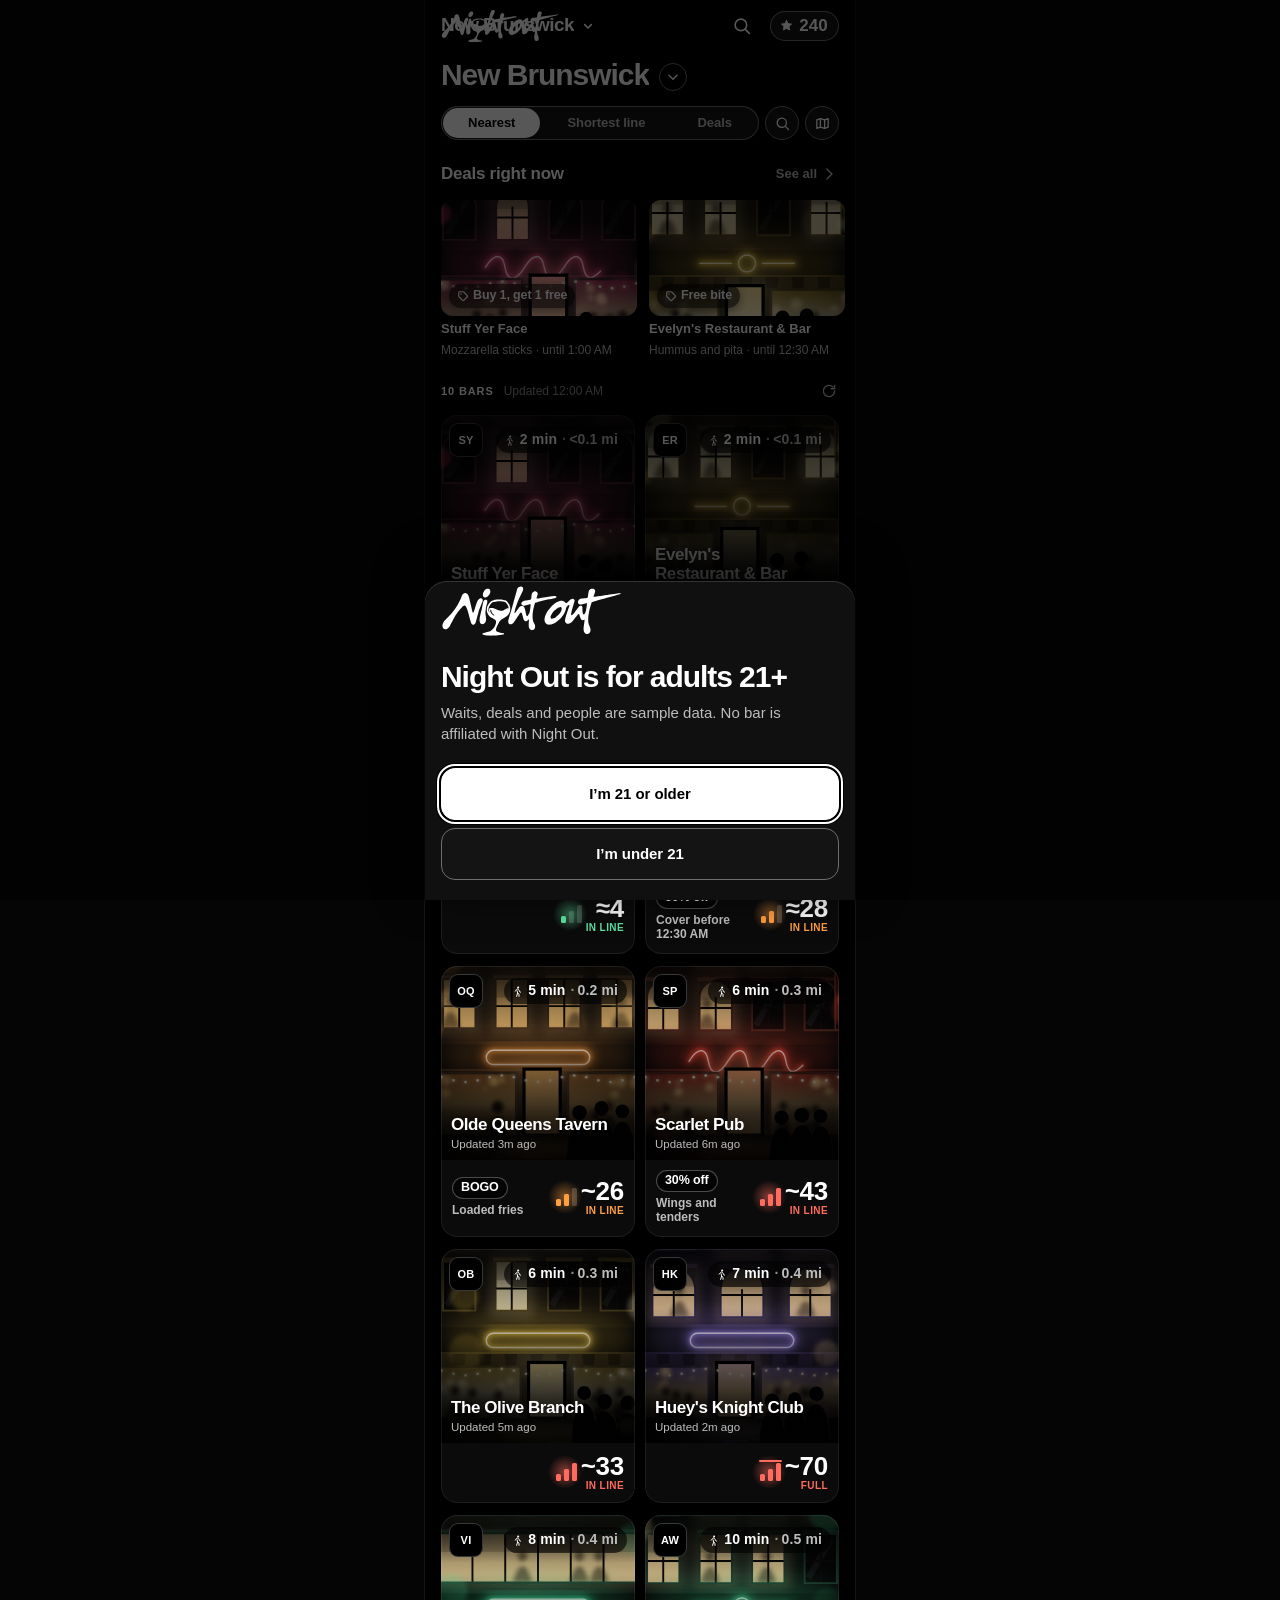
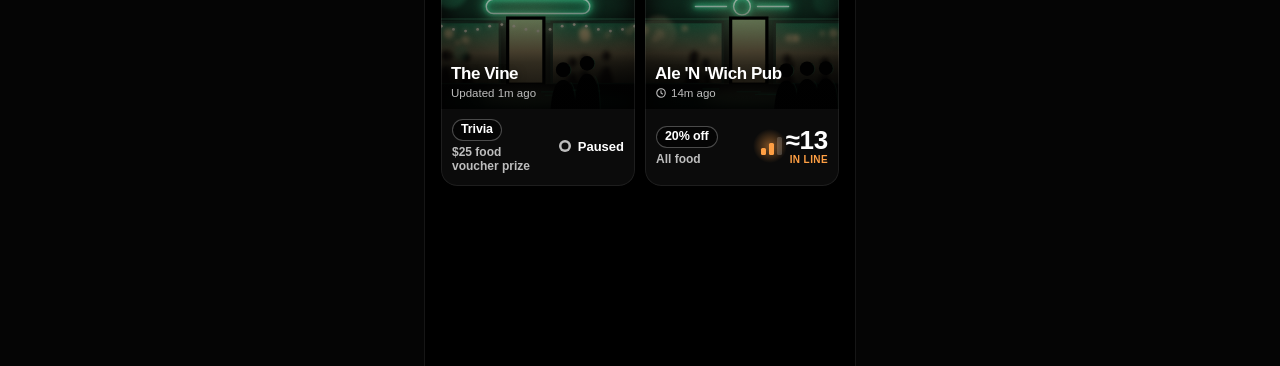
==== commit cb857efa: "Publish public-demo-20261027-2: the same app as the iPhone build, with sample data The web demo now " ====
--- a/index.html
+++ b/index.html
@@ -7,13 +7,19 @@
   <meta name="theme-color" content="#000000">
   <meta name="robots" content="noindex">
   <title>Night Out — Sample Preview</title>
-  <meta name="description" content="Night Out visitor preview. Fictional sample queues, deals and events; no venue affiliation. Report is a local camera demo: no upload or photo AI.">
+  <meta name="description" content="Bar lines, deals and groups heading out around New Brunswick. Sample data; no bar is affiliated.">
   <link rel="icon" href="data:image/svg+xml,%3Csvg xmlns='http://www.w3.org/2000/svg' viewBox='150 48 140 140'%3E%3Crect x='150' y='48' width='140' height='140' rx='34' fill='black'/%3E%3Cpath fill='white' fill-rule='evenodd' d='M205.2 201.5C200.2 201.6 194.4 201.6 189.8 201.4C185.1 201.2 180.9 200.9 177.2 200.3C173.6 199.7 169.9 198.5 168 197.9C166.1 197.3 166.5 197.2 166 196.8C165.5 196.3 165.1 195.8 165 195.2C165 194.7 165.1 193.9 165.8 193.2C166.4 192.6 164.5 192.6 169 191.2C173.5 189.8 187.8 186.3 192.8 184.8C197.7 183.3 196.7 183 198.5 182C200.2 181 201.5 180.2 203.2 178.6C205 177 207.6 174.5 209.2 172.4C210.9 170.3 212 168.4 213.2 166C214.5 163.7 215.9 160.7 216.8 158.2C217.8 155.8 218.5 153.5 218.9 151.2C219.2 149 219.1 146.3 218.9 144.8C218.8 143.2 218.4 142.9 218 142C217.5 141.1 217.2 140.4 216.2 139.4C215.3 138.5 215 137.8 212.5 136.3C210 134.8 204.4 132.2 201.5 130.5C198.6 128.8 196.8 127.5 195 126C193.2 124.4 191.9 123 190.5 121.3C189.1 119.5 187.6 117.5 186.5 115.5C185.4 113.5 184.6 111.8 183.9 109.2C183.2 106.7 182.4 103.3 182.2 100.2C182 97.2 182.5 93.5 182.9 91C183.2 88.5 183.5 87.8 184.4 85.5C185.4 83.2 186.8 80 188.4 77.2C190.1 74.5 192.6 71.4 194.6 69.2C196.5 67.1 197.8 65.5 200 64.2C202.2 62.8 204 62.3 207.5 61.3C211 60.3 216.9 58.8 221.2 58.2C225.6 57.5 229.7 57.4 233.8 57.4C237.8 57.5 241.5 57.8 245.5 58.5C249.5 59.2 255.1 60.8 257.8 61.7C260.4 62.6 259.8 62.4 261.2 63.7C262.7 65 264.6 67.2 266.2 69.4C267.9 71.6 270.2 75.2 271.2 77C272.3 78.9 272.2 78.8 272.8 80.5C273.5 82.2 274.5 85.3 275 87.2C275.5 89.2 275.6 90.5 275.7 92.2C275.9 94 276 95.8 275.7 98C275.5 100.2 275.2 102.6 274.3 105.2C273.4 107.9 271.5 111.8 270.3 114C269.2 116.2 268.6 116.8 267.4 118.2C266.3 119.7 265.5 120.8 263.5 122.6C261.5 124.3 258.6 126.8 255.6 128.8C252.7 130.7 248.4 132.7 245.8 134.4C243.1 136 241.5 136.9 239.5 138.6C237.5 140.2 235.7 142.1 233.9 144.2C232.2 146.4 230.8 148.6 229.1 151.8C227.4 154.9 224.9 160.1 223.5 163.3C222.1 166.4 221.4 168.1 220.6 170.5C219.8 172.9 219.2 175.8 218.9 177.5C218.7 179.2 219 179.6 219.2 180.5C219.4 181.4 219.4 181.8 220.2 182.8C221 183.7 222.1 185 224.2 186C226.3 187 228.7 187.7 232.8 188.6C236.8 189.6 245.5 191 248.5 191.7C251.5 192.4 250.3 192.3 250.8 192.8C251.2 193.3 251.3 194 251.2 194.5C251.1 195 250.9 195.2 250 195.7C249.1 196.1 248.4 196.5 245.5 197.2C242.6 197.8 236.8 198.8 232.5 199.4C228.2 200 224.5 200.4 220 200.8C215.5 201.1 210.3 201.4 205.2 201.5ZM192.4 109.8C192.6 109.4 191.5 104.9 191.3 103C191.1 101.1 191 99.8 191.1 98.2C191.3 96.7 191.7 94.5 192.4 93.5C193 92.5 193.3 92.4 194.8 92C196.3 91.6 199.3 91.1 201.2 91.1C203.2 91 204.6 91.2 206.8 91.7C208.9 92.2 210.5 92.7 214.2 94.2C218 95.7 225.7 99.5 229.2 100.9C232.8 102.2 233.5 102.1 235.5 102.3C237.5 102.6 239.5 102.5 241.2 102.4C243 102.2 244.6 101.9 246 101.5C247.4 101.2 246.8 101.7 249.5 100.3C252.2 99 259.6 94.6 262.2 93.4C264.9 92.2 264.2 92.9 265.2 93C266.3 93 267.9 93.7 268.5 93.7C269.1 93.7 268.9 93.5 269 93C269.1 92.5 269.1 91.7 269 90.5C268.8 89.3 268.5 87.5 267.9 85.8C267.4 84 266.3 81.8 265.5 80.2C264.8 78.7 264.5 78.1 263.3 76.5C262.1 74.9 259.6 71.8 258.4 70.5C257.1 69.2 258.2 69.5 256 68.7C253.8 67.8 248.9 66.3 245 65.6C241.1 65 236.4 64.6 232.5 64.5C228.6 64.4 225.5 64.6 221.5 65.2C217.5 65.8 211.7 67.3 208.8 68.1C205.8 68.9 205.2 68.9 203.8 69.8C202.2 70.7 201.2 72 199.8 73.5C198.3 75.1 196.5 77 195.1 79.2C193.6 81.5 192 84.3 191.1 86.8C190.1 89.2 189.6 91.6 189.2 93.8C188.9 95.9 188.8 97.6 188.9 99.5C189 101.4 189.4 103.5 190 105.2C190.5 107 192.2 110.1 192.4 109.8ZM212.8 121.8C213.1 121.6 213.3 121.3 212.3 120.2C211.4 119.2 208.7 117.3 207.2 115.7C205.8 114.2 204.5 112.5 203.5 110.8C202.5 109.1 201.8 107.7 201.1 105.8C200.5 103.8 200.1 100.5 199.6 99.2C199.2 98 198.9 98.3 198.5 98.1C198.1 98 197.6 97.9 197.2 98.3C196.9 98.6 196.3 99.5 196.1 100.2C195.9 101 196 101.8 196.2 103C196.3 104.2 196.7 105.9 197.2 107.4C197.8 108.8 198.5 110.4 199.4 111.8C200.2 113.1 201.1 114.2 202.2 115.3C203.4 116.5 204.6 117.6 206 118.6C207.4 119.6 209.4 120.9 210.5 121.4C211.6 121.9 212.5 121.9 212.8 121.8Z'/%3E%3C/svg%3E">
-  <link rel="stylesheet" href="styles/tokens.css?v=public-demo-20261027-1">
-  <link rel="stylesheet" href="styles/app.css?v=public-demo-20261027-1">
-  <script type="module" src="app.js?v=public-demo-20261027-1"></script>
-<meta name="apple-mobile-web-app-capable" content="yes"><meta name="apple-mobile-web-app-title" content="Night Out Demo"><link rel="manifest" href="manifest.webmanifest"><meta name="nightout-build" content="public-demo-20261027-1"><meta http-equiv="Content-Security-Policy" content="default-src 'self'; script-src 'self'; style-src 'self' 'unsafe-inline'; img-src 'self' data: blob:; font-src 'self'; connect-src 'none'; media-src 'none'; frame-src 'none'; object-src 'none'; base-uri 'none'; form-action 'none'">
-<link rel="stylesheet" href="styles/public-demo.css?v=public-demo-20261027-1"></head>
+  <meta http-equiv="Content-Security-Policy" content="default-src 'self'; script-src 'self'; style-src 'self' 'unsafe-inline'; img-src 'self' data: blob:; font-src 'self'; connect-src 'none'; media-src 'none'; frame-src 'none'; object-src 'none'; base-uri 'none'; form-action 'none'">
+  <meta name="nightout-media" content="illustration">
+  <meta name="nightout-build" content="public-demo-20261027-2">
+  <meta name="apple-mobile-web-app-capable" content="yes">
+  <meta name="apple-mobile-web-app-title" content="Night Out Demo">
+  <link rel="manifest" href="manifest.webmanifest">
+  <link rel="stylesheet" href="styles/tokens.css?v=public-demo-20261027-2">
+  <link rel="stylesheet" href="styles/app.css?v=public-demo-20261027-2">
+  <link rel="stylesheet" href="styles/web-host.css?v=public-demo-20261027-2">
+  <script type="module" src="src/main.js?v=public-demo-20261027-2"></script>
+</head>
 <body>
   
   <svg class="sprite" width="0" height="0" aria-hidden="true" focusable="false"><defs><path clip-rule="evenodd" id="nm-N" fill-rule="evenodd" d="M18 176.3C16.8 176.2 15.2 175.9 14 175.5C12.8 175.1 11.9 174.6 11 173.9C10.1 173.3 9.5 172.7 8.8 171.8C8.1 170.8 7.3 169.5 6.8 168.2C6.3 167 6 165.4 5.9 164C5.7 162.6 5.7 161.2 5.8 159.8C6 158.3 6.3 156.6 6.7 155.2C7 153.9 7.1 153.5 8 151.8C8.9 150 11 146.6 12.2 144.8C13.4 142.9 10.7 145.9 15.4 140.8C20.2 135.6 35 120.3 40.8 114C46.5 107.8 46.9 106.7 49.6 103.2C52.3 99.8 54.5 96.9 57 93.2C59.5 89.6 62.2 85.5 64.8 81.2C67.3 77 69.9 72.1 72.2 67.7C74.6 63.3 76.8 58.9 78.6 54.8C80.4 50.6 82 45.7 83.1 43C84.2 40.3 84.3 40.1 85.2 38.8C86.2 37.4 87.4 36 88.8 35C90.1 34 92.2 33.1 93.5 32.7C94.8 32.2 95.8 32.3 96.8 32.3C97.8 32.3 98.3 32.2 99.5 32.7C100.7 33.2 102.6 33.8 104 35.1C105.4 36.3 107.1 38.8 108.1 40.2C109.1 41.7 109.1 42 109.8 44C110.5 46 109.9 41.8 112.4 52C114.9 62.2 122.6 95.8 125 105.2C127.3 114.7 126.1 108.1 126.5 108.8C126.9 109.6 127.1 109.8 127.5 109.8C127.9 109.9 128.4 110 129 109.2C129.6 108.5 129.1 111.1 131.1 105.2C133.1 99.4 139.1 80.5 141.2 74C143.4 67.5 143.2 68.6 144.1 66.5C145 64.4 145.6 62.9 146.8 61.2C147.9 59.5 149.4 57.7 150.8 56.5C152.2 55.3 154 54.4 155.2 53.8C156.5 53.3 157.3 53.2 158.2 53.1C159.2 53 160 53.2 160.8 53.3C161.5 53.5 161.9 53.6 162.5 54C163.1 54.4 163.8 55 164.2 55.5C164.7 56 165 56.5 165.3 57.2C165.7 58 166.1 58.6 166.1 60C166.1 61.4 167 61.4 165.4 65.8C163.8 70.1 158.8 81 156.7 86.2C154.6 91.5 154.2 92.9 152.8 97C151.4 101.1 150.7 102.6 148.4 111C146 119.4 140.8 140.2 138.7 147.2C136.6 154.3 136.8 151.8 135.9 153.2C134.9 154.8 134.1 155.5 133.1 156.2C132.1 157 131.1 157.6 130 157.9C128.9 158.2 127.6 158.2 126.5 157.9C125.4 157.7 124.6 157.3 123.7 156.5C122.8 155.7 122 155.3 121.1 153.2C120.1 151.2 119.9 151.8 117.8 144.2C115.6 136.8 110.4 116.8 107.9 108.2C105.4 99.7 103.9 96.4 102.7 93C101.4 89.6 101.3 89.6 100.5 88.1C99.7 86.6 98.7 85 97.9 84C97.1 83 96.6 82.6 95.8 82.3C94.9 81.9 94.2 81.6 93 81.9C91.8 82.1 90.5 82.5 88.8 83.8C87 85 85.5 86.4 82.6 89.5C79.7 92.6 74.5 98.6 71.2 102.6C68 106.6 65.9 109.4 63.1 113.5C60.2 117.6 58.8 118.9 54.1 127.2C49.4 135.6 38.6 156.9 34.8 163.8C31.1 170.6 32.9 166.8 31.7 168.2C30.5 169.7 28.9 171.3 27.8 172.2C26.8 173.2 26.3 173.5 25.2 174.1C24.2 174.6 22.7 175.3 21.5 175.7C20.3 176 19.2 176.3 18 176.3Z"/><path clip-rule="evenodd" id="nm-i" fill-rule="evenodd" d="M166.2 155.8C165 156 164 155.8 163 155.6C162 155.3 160.8 154.9 160 154.4C159.2 154 158.7 153.6 158 152.8C157.3 152 156.5 151.6 155.8 149.8C155 148 153.9 144.8 153.6 142C153.3 139.2 153.5 136.9 154 133C154.6 129.1 155.2 125.1 156.7 118.5C158.2 111.9 161 101.7 162.9 93.2C164.8 84.8 167 72.8 168.1 68C169.3 63.2 169 65.5 169.7 64.2C170.4 63 171.4 61.6 172.3 60.8C173.3 59.9 174.2 59.4 175.2 59.1C176.3 58.7 177.8 58.6 178.8 58.6C179.7 58.6 180.1 58.8 180.8 59.1C181.4 59.4 182.2 60 182.8 60.6C183.3 61.2 183.6 61.6 183.9 62.5C184.2 63.4 184.5 64.4 184.5 65.8C184.5 67.1 184.7 67 183.9 70.8C183 74.5 180.6 82.6 179.5 88.2C178.4 93.9 177.6 100.1 177.2 104.5C176.8 108.9 176.7 110 177.1 114.8C177.4 119.5 179.1 128.9 179.5 133C179.8 137.1 179.6 137.4 179.3 139.5C179.1 141.6 178.6 143.6 177.9 145.5C177.2 147.4 176.2 149.2 175 150.7C173.8 152.2 172.2 153.5 170.8 154.3C169.3 155.1 167.5 155.5 166.2 155.8Z"/><path clip-rule="evenodd" id="nm-dot" fill-rule="evenodd" d="M177.2 49.8C175.9 50.1 175.4 49.9 174.5 49.8C173.6 49.7 172.6 49.5 171.8 49C170.9 48.5 169.8 47.7 169.1 47C168.5 46.3 168.1 45.7 167.7 44.8C167.3 43.8 167 42.6 166.8 41.5C166.6 40.4 166.4 39.8 166.6 38C166.9 36.2 167.1 33.1 168.1 30.5C169.1 27.9 171.2 24.6 172.6 22.5C174.1 20.4 175.1 19.3 176.9 18C178.7 16.7 181.8 15.4 183.2 14.8C184.7 14.3 184.8 14.5 185.8 14.5C186.7 14.6 188 14.6 189.2 15C190.4 15.4 191.9 16.1 193 17C194.1 17.9 195 19 195.6 20.5C196.2 22 196.6 24 196.6 25.8C196.6 27.5 196.3 29.3 195.8 31C195.3 32.7 194.9 34 193.7 36C192.4 38 190.1 41.2 188.2 43.2C186.4 45.2 184.3 46.7 182.5 47.8C180.7 48.9 178.6 49.4 177.2 49.8Z"/><path clip-rule="evenodd" id="nm-glass" fill-rule="evenodd" d="M205.2 201.5C200.2 201.6 194.4 201.6 189.8 201.4C185.1 201.2 180.9 200.9 177.2 200.3C173.6 199.7 169.9 198.5 168 197.9C166.1 197.3 166.5 197.2 166 196.8C165.5 196.3 165.1 195.8 165 195.2C165 194.7 165.1 193.9 165.8 193.2C166.4 192.6 164.5 192.6 169 191.2C173.5 189.8 187.8 186.3 192.8 184.8C197.7 183.3 196.7 183 198.5 182C200.2 181 201.5 180.2 203.2 178.6C205 177 207.6 174.5 209.2 172.4C210.9 170.3 212 168.4 213.2 166C214.5 163.7 215.9 160.7 216.8 158.2C217.8 155.8 218.5 153.5 218.9 151.2C219.2 149 219.1 146.3 218.9 144.8C218.8 143.2 218.4 142.9 218 142C217.5 141.1 217.2 140.4 216.2 139.4C215.3 138.5 215 137.8 212.5 136.3C210 134.8 204.4 132.2 201.5 130.5C198.6 128.8 196.8 127.5 195 126C193.2 124.4 191.9 123 190.5 121.3C189.1 119.5 187.6 117.5 186.5 115.5C185.4 113.5 184.6 111.8 183.9 109.2C183.2 106.7 182.4 103.3 182.2 100.2C182 97.2 182.5 93.5 182.9 91C183.2 88.5 183.5 87.8 184.4 85.5C185.4 83.2 186.8 80 188.4 77.2C190.1 74.5 192.6 71.4 194.6 69.2C196.5 67.1 197.8 65.5 200 64.2C202.2 62.8 204 62.3 207.5 61.3C211 60.3 216.9 58.8 221.2 58.2C225.6 57.5 229.7 57.4 233.8 57.4C237.8 57.5 241.5 57.8 245.5 58.5C249.5 59.2 255.1 60.8 257.8 61.7C260.4 62.6 259.8 62.4 261.2 63.7C262.7 65 264.6 67.2 266.2 69.4C267.9 71.6 270.2 75.2 271.2 77C272.3 78.9 272.2 78.8 272.8 80.5C273.5 82.2 274.5 85.3 275 87.2C275.5 89.2 275.6 90.5 275.7 92.2C275.9 94 276 95.8 275.7 98C275.5 100.2 275.2 102.6 274.3 105.2C273.4 107.9 271.5 111.8 270.3 114C269.2 116.2 268.6 116.8 267.4 118.2C266.3 119.7 265.5 120.8 263.5 122.6C261.5 124.3 258.6 126.8 255.6 128.8C252.7 130.7 248.4 132.7 245.8 134.4C243.1 136 241.5 136.9 239.5 138.6C237.5 140.2 235.7 142.1 233.9 144.2C232.2 146.4 230.8 148.6 229.1 151.8C227.4 154.9 224.9 160.1 223.5 163.3C222.1 166.4 221.4 168.1 220.6 170.5C219.8 172.9 219.2 175.8 218.9 177.5C218.7 179.2 219 179.6 219.2 180.5C219.4 181.4 219.4 181.8 220.2 182.8C221 183.7 222.1 185 224.2 186C226.3 187 228.7 187.7 232.8 188.6C236.8 189.6 245.5 191 248.5 191.7C251.5 192.4 250.3 192.3 250.8 192.8C251.2 193.3 251.3 194 251.2 194.5C251.1 195 250.9 195.2 250 195.7C249.1 196.1 248.4 196.5 245.5 197.2C242.6 197.8 236.8 198.8 232.5 199.4C228.2 200 224.5 200.4 220 200.8C215.5 201.1 210.3 201.4 205.2 201.5ZM192.4 109.8C192.6 109.4 191.5 104.9 191.3 103C191.1 101.1 191 99.8 191.1 98.2C191.3 96.7 191.7 94.5 192.4 93.5C193 92.5 193.3 92.4 194.8 92C196.3 91.6 199.3 91.1 201.2 91.1C203.2 91 204.6 91.2 206.8 91.7C208.9 92.2 210.5 92.7 214.2 94.2C218 95.7 225.7 99.5 229.2 100.9C232.8 102.2 233.5 102.1 235.5 102.3C237.5 102.6 239.5 102.5 241.2 102.4C243 102.2 244.6 101.9 246 101.5C247.4 101.2 246.8 101.7 249.5 100.3C252.2 99 259.6 94.6 262.2 93.4C264.9 92.2 264.2 92.9 265.2 93C266.3 93 267.9 93.7 268.5 93.7C269.1 93.7 268.9 93.5 269 93C269.1 92.5 269.1 91.7 269 90.5C268.8 89.3 268.5 87.5 267.9 85.8C267.4 84 266.3 81.8 265.5 80.2C264.8 78.7 264.5 78.1 263.3 76.5C262.1 74.9 259.6 71.8 258.4 70.5C257.1 69.2 258.2 69.5 256 68.7C253.8 67.8 248.9 66.3 245 65.6C241.1 65 236.4 64.6 232.5 64.5C228.6 64.4 225.5 64.6 221.5 65.2C217.5 65.8 211.7 67.3 208.8 68.1C205.8 68.9 205.2 68.9 203.8 69.8C202.2 70.7 201.2 72 199.8 73.5C198.3 75.1 196.5 77 195.1 79.2C193.6 81.5 192 84.3 191.1 86.8C190.1 89.2 189.6 91.6 189.2 93.8C188.9 95.9 188.8 97.6 188.9 99.5C189 101.4 189.4 103.5 190 105.2C190.5 107 192.2 110.1 192.4 109.8ZM212.8 121.8C213.1 121.6 213.3 121.3 212.3 120.2C211.4 119.2 208.7 117.3 207.2 115.7C205.8 114.2 204.5 112.5 203.5 110.8C202.5 109.1 201.8 107.7 201.1 105.8C200.5 103.8 200.1 100.5 199.6 99.2C199.2 98 198.9 98.3 198.5 98.1C198.1 98 197.6 97.9 197.2 98.3C196.9 98.6 196.3 99.5 196.1 100.2C195.9 101 196 101.8 196.2 103C196.3 104.2 196.7 105.9 197.2 107.4C197.8 108.8 198.5 110.4 199.4 111.8C200.2 113.1 201.1 114.2 202.2 115.3C203.4 116.5 204.6 117.6 206 118.6C207.4 119.6 209.4 120.9 210.5 121.4C211.6 121.9 212.5 121.9 212.8 121.8Z"/><path clip-rule="evenodd" id="nm-ht" fill-rule="evenodd" d="M364.5 179.5C363.1 179.8 361.5 179.9 360 179.5C358.5 179.2 357 178.4 355.7 177.5C354.5 176.6 353.4 175.4 352.5 174C351.6 172.7 351 171.5 350.5 169.5C349.9 167.5 349.3 166.9 349.2 161.8C349.1 156.6 350 142.6 350.1 138.5C350.2 134.4 350 137.3 349.8 137C349.5 136.8 349.7 136.1 348.8 136.9C347.8 137.6 345.7 140.6 344.2 141.8C342.8 143 341.7 143.7 340.2 144.1C338.8 144.5 337 144.4 335.8 144.1C334.5 143.8 333.4 143 332.5 142.2C331.6 141.5 331.2 140.7 330.5 139.5C329.8 138.3 329.8 139.2 328.4 135C327.1 130.8 323.6 117.9 322.3 114C321.1 110.1 321.5 112 321 111.4C320.5 110.7 320.1 110.2 319.5 110.1C318.9 109.9 318.3 109.6 317.2 110.2C316.2 110.9 317.4 108 313.1 114C308.9 120 295.6 140.2 291.5 146.2C287.5 152.2 289.8 148.8 288.7 150C287.7 151.2 286.7 152.5 285.2 153.5C283.7 154.5 281.1 155.7 279.7 156.2C278.4 156.8 278.1 156.7 277.2 156.7C276.4 156.7 275.6 156.6 274.8 156.4C273.9 156.2 273.1 155.9 272.3 155.5C271.6 155.1 271 154.9 270.2 153.9C269.5 152.9 268.4 151.2 268 149.5C267.6 147.8 267.4 146.1 267.7 143.5C268 140.9 267.1 143 269.7 134C272.2 125 277.5 108.5 283 89.2C288.5 70 299 31 302.6 18.5C306.1 6 303.7 15.5 304.4 14.2C305.1 13 306 11.7 306.9 10.8C307.7 9.8 308.4 9.1 309.5 8.4C310.6 7.7 311.9 6.9 313.5 6.5C315.1 6.1 317.9 6.1 319.2 6.1C320.6 6.1 320.7 6.3 321.5 6.7C322.3 7 323.5 7.8 324.2 8.3C325 8.9 325.3 9.3 325.8 10C326.2 10.7 326.6 11 326.8 12.2C327 13.5 327.4 15.3 327 17.5C326.6 19.7 327.3 18.6 324.2 25.4C321.2 32.3 312.6 50 308.8 58.5C305.1 67 303.7 71.1 301.7 76.5C299.7 81.9 298.2 86.7 297 90.7C295.8 94.7 295.1 97.2 294.4 100.5C293.6 103.8 292.9 108.5 292.6 110.2C292.3 112 292.5 111 292.6 111.2C292.7 111.5 293 111.7 293.2 111.8C293.5 111.8 293.8 111.9 294.2 111.6C294.7 111.3 293.3 113.2 295.7 110C298.1 106.8 305.7 96.3 308.7 92.5C311.7 88.7 312.1 88.5 313.8 87C315.4 85.6 317.4 84.6 318.8 84C320.1 83.3 320.8 83.4 321.8 83.3C322.8 83.2 323.6 83.1 324.8 83.5C325.9 84 327.7 84.9 328.8 85.8C329.8 86.7 330.5 87.8 331.2 88.8C331.8 89.7 332 90.1 332.5 91.5C333.1 92.9 333.3 92.7 334.3 97C335.4 101.3 337.8 113.4 338.8 117.5C339.8 121.6 339.8 120.6 340.2 121.5C340.7 122.4 341 122.7 341.5 123C342 123.3 342.5 123.4 343 123.4C343.5 123.4 343.8 123.4 344.3 123C344.8 122.6 345.2 122.8 346.2 121.3C347.3 119.7 349.5 116.2 350.7 113.5C352 110.8 352.8 108.8 353.6 105C354.4 101.2 355.2 94.5 355.7 90.5C356.1 86.5 356.4 82.9 356.6 80.8C356.7 78.6 356.6 78.2 356.4 77.5C356.2 76.8 355.7 76.8 355.2 76.6C354.8 76.4 357 75.6 353.5 76.5C350 77.3 338.1 80.8 334.2 81.7C330.4 82.7 331.7 82.3 330.5 82.4C329.3 82.5 328.3 82.5 327.2 82.3C326.2 82.1 325 81.7 324 81.1C323 80.5 322.1 79.7 321.4 78.8C320.7 77.8 320.2 76.5 320 75.5C319.8 74.5 320 73.4 320.2 72.5C320.3 71.6 320.6 70.9 321.1 70C321.6 69.1 322.1 68.2 323.2 67.2C324.3 66.3 325.5 65 327.5 64.2C329.5 63.3 330.5 63 335 62.1C339.5 61.1 350.9 59.3 354.8 58.4C358.6 57.4 357.3 57.2 358 56.6C358.7 56 358.5 57.7 359 54.8C359.5 51.8 360.3 42.3 360.9 38.8C361.5 35.2 361.8 35 362.4 33.5C363 32 363.4 31.2 364.5 30C365.7 28.8 367.7 27.2 369.2 26.4C370.8 25.6 372.3 25.4 373.8 25.3C375.2 25.2 376.7 25.4 378 25.8C379.3 26.2 380.5 26.9 381.5 27.7C382.5 28.5 383.2 29.5 383.8 30.5C384.3 31.5 384.6 32.7 384.8 33.8C385 34.8 385.6 33.8 384.9 36.8C384.2 39.7 381.3 48.6 380.6 51.2C379.9 53.9 380.5 52.4 380.6 52.8C380.8 53.1 379.6 53.7 381.5 53.6C383.4 53.6 382.5 53.9 392 52.4C401.5 50.9 428.7 46.3 438.2 44.9C447.8 43.4 446.9 43.8 449.2 43.5C451.6 43.3 451.3 43.4 452.5 43.5C453.7 43.7 455.4 44 456.5 44.3C457.6 44.6 458.3 45 458.9 45.5C459.5 46 459.8 46.5 460 47C460.1 47.5 460 48 459.8 48.5C459.5 49 459.7 49.2 458.5 49.9C457.3 50.5 458.3 50.9 452.5 52.3C446.7 53.7 433.8 56 423.8 58.2C413.8 60.5 400.2 63.7 392.5 65.7C384.8 67.6 380.6 69.1 377.8 70C374.9 70.9 376.1 70.6 375.5 71C374.9 71.3 375.2 70.1 374.4 72C373.7 73.9 372.2 77.6 371 82.2C369.7 86.9 367.9 94.1 366.9 99.8C365.9 105.4 365.2 111.8 364.8 116C364.4 120.2 364.5 122.3 364.5 125.2C364.5 128.2 364.7 131.1 365 133.8C365.3 136.4 365.7 138.9 366.2 141C366.7 143.1 366.7 143.4 367.9 146.2C369.2 149.1 372.4 155.5 373.5 158.2C374.6 161 374.4 161.2 374.5 162.8C374.7 164.2 374.7 165.7 374.6 167.2C374.4 168.8 374 170.7 373.5 172C373 173.3 372.3 174.2 371.4 175.2C370.5 176.3 369.4 177.3 368.2 178.1C367.1 178.8 365.9 179.3 364.5 179.5Z"/><path clip-rule="evenodd" id="nm-out" fill-rule="evenodd" d="M583.8 195.3C582.2 195.6 580 195.2 578.8 195.1C577.5 194.9 577.4 194.8 576.5 194.3C575.6 193.8 574.5 193.3 573.5 192.2C572.4 191.2 571 189.5 570.2 187.8C569.3 186 568.7 183.7 568.3 181.8C567.9 179.8 567.8 178.1 567.7 176C567.6 173.9 567.2 174.8 567.9 169C568.5 163.2 570.9 146 571.5 141C572.1 136 571.6 139.7 571.3 139.2C571.1 138.8 570.8 138 570 138.1C569.2 138.2 567.4 139.4 566.2 139.7C565.1 140 564.2 140.2 563.2 140.1C562.3 140 561.4 139.6 560.6 139.2C559.8 138.9 559.4 138.9 558.5 137.7C557.6 136.4 556.4 135 555.1 131.8C553.8 128.5 551.8 120.8 550.8 118.2C549.7 115.5 549.6 116.4 549 116.1C548.4 115.8 547.8 115.8 547 116.2C546.2 116.7 547.6 114.6 544.1 118.8C540.6 122.9 529.8 136.5 526 141C522.2 145.6 523 144.4 521.3 146C519.5 147.6 517.3 149.6 515.5 150.8C513.7 152 512.3 152.7 510.5 153.3C508.7 153.9 506.5 154.4 504.8 154.3C503 154.3 501.2 153.8 499.8 153C498.3 152.2 496.8 150.7 495.9 149.5C495 148.3 494.6 146.9 494.3 145.8C493.9 144.6 493.7 144.4 493.7 142.5C493.8 140.6 493.7 138.5 494.6 134.5C495.5 130.5 496.5 127.1 499.1 118.8C501.8 110.4 508.5 90.8 510.5 84.5C512.5 78.2 511.1 81.9 511 81C511 80.1 510.7 79.6 510.2 79.3C509.8 79.1 509.2 79.2 508.5 79.5C507.8 79.8 507 80.4 506 81.2C505 82 503.8 83 502.7 84.2C501.6 85.5 500.1 87.4 499.4 88.5C498.7 89.6 498.9 88.8 498.3 91C497.7 93.2 496.9 98 495.8 101.5C494.6 105 492.8 108.8 491.3 111.8C489.8 114.7 488.9 116.2 486.8 119.3C484.6 122.3 481.1 126.9 478.5 129.9C475.9 133 473.8 135.1 471 137.6C468.2 140.2 464.2 143.3 461.5 145.3C458.8 147.4 457.5 148.3 454.5 149.9C451.5 151.6 447.2 153.9 443.8 155.2C440.3 156.4 436.3 157.2 434 157.6C431.7 158 431.1 157.8 429.8 157.8C428.4 157.7 427 157.5 425.8 157.2C424.5 157 423.3 156.6 422.2 156.1C421.2 155.6 420.1 154.9 419.2 154.3C418.4 153.7 417.7 153.1 417 152.3C416.3 151.5 415.5 150.5 414.9 149.5C414.3 148.5 413.9 147.6 413.4 146.2C413 144.9 412.5 143.7 412.3 141.5C412.2 139.3 412 136.2 412.4 133.2C412.7 130.3 413.4 127.2 414.5 124C415.5 120.8 416.7 117.9 418.7 114C420.7 110.1 423.5 105.2 426.7 100.8C429.9 96.3 434.4 91.1 437.9 87.2C441.4 83.4 445.3 80.2 448 77.8C450.7 75.4 452.2 74.4 454.2 73C456.3 71.5 457.9 70.4 460.5 69C463.1 67.7 467.1 65.7 469.8 64.7C472.4 63.7 474.6 63.4 476.5 63.1C478.4 62.7 479.8 62.8 481.2 62.8C482.7 62.9 483.7 63 485 63.3C486.3 63.7 487.9 64.3 489 64.8C490.1 65.2 490.2 65.2 491.3 66.2C492.4 67.3 494.8 70 495.8 70.9C496.7 71.7 496.8 71.4 497.2 71.4C497.8 71.5 498.1 71.5 498.8 71.3C499.4 71.1 499.9 71.1 501 70.4C502.1 69.7 502.7 69.4 505.4 67.2C508.1 65.1 514.6 59.2 517.2 57.2C519.9 55.2 520.1 55.7 521.2 55.3C522.4 54.9 523.2 54.8 524.2 54.8C525.2 54.9 526.4 55.1 527.2 55.5C528.1 55.9 529 56.6 529.6 57.2C530.2 57.9 530.5 58.3 530.8 59.5C531.1 60.7 533.2 56.6 531.4 64.2C529.6 71.9 522.1 96.5 520 105.2C517.8 114 518.4 114.1 518.2 116.5C518 118.9 518.6 119.1 518.8 119.8C519.1 120.4 519.3 120.4 519.8 120.5C520.2 120.5 520.3 120.8 521.2 120.2C522.2 119.6 523.8 118.5 525.5 116.8C527.3 115 527.8 114.6 531.8 109.5C535.7 104.4 545.9 90.4 549.4 86C552.8 81.6 551.4 84 552.5 83.3C553.6 82.7 555 82.2 556.2 82.2C557.5 82.2 559 82.7 560 83.4C561 84 561.7 85.2 562.2 86.2C562.7 87.3 562.7 86.5 562.9 89.5C563.1 92.5 563.1 100.2 563.4 104C563.7 107.8 564.3 110.6 564.7 112.5C565.1 114.4 565.3 114.6 565.6 115.2C566 115.9 566.4 116.3 566.8 116.7C567.1 117 567.5 117.2 568 117.2C568.5 117.3 569.2 117.2 569.8 116.9C570.3 116.6 571 115.9 571.5 115.2C572.1 114.6 572.1 114.8 573 112.9C573.9 111 575.5 108.3 576.7 103.8C577.8 99.2 579.2 90.6 579.9 85.5C580.7 80.4 581.3 75.4 581.2 73.2C581 71.1 583 72.1 579.2 72.8C575.5 73.5 563.2 76.8 558.8 77.5C554.3 78.2 554.4 77.5 552.8 77.2C551.1 76.8 549.8 76.1 548.8 75.3C547.7 74.6 547 73.6 546.4 72.5C545.8 71.4 545.4 70.4 545.3 69C545.2 67.6 545.4 65.7 545.8 64.3C546.1 63 546.8 61.7 547.4 60.8C548 59.8 548.6 59.3 549.2 58.7C549.9 58 550.5 57.4 551.5 56.8C552.5 56.2 553.5 55.6 555 55C556.5 54.5 556.6 54.3 560.8 53.7C564.9 53 576.2 51.9 580 51.3C583.8 50.6 582.8 50.3 583.6 49.8C584.4 49.2 584.1 51 584.7 47.8C585.3 44.5 586.4 34.1 587.1 30C587.8 25.9 588.5 24.9 589.1 23.2C589.7 21.6 590.2 21.1 590.9 20.2C591.5 19.4 592.1 18.7 593 18C593.9 17.2 595.2 16.5 596.2 16C597.2 15.5 597.7 15.2 599 15C600.3 14.7 602.4 14.4 603.8 14.5C605.1 14.5 606 14.7 607.2 15.2C608.5 15.8 610 16.6 611 17.5C612 18.5 612.7 19.9 613.1 21C613.5 22.1 613.6 23.2 613.6 24.2C613.6 25.3 614.3 24 613.2 27.5C612.2 31 608.4 41.8 607.5 45C606.6 48.2 607.5 46.2 607.7 46.5C607.9 46.8 594.2 49 608.8 47.1C623.3 45.1 678.2 37.2 695.2 34.9C712.3 32.7 707.8 33.5 711.2 33.3C714.7 33.1 715.1 33.5 716 33.6C716.9 33.8 716.4 34 716.4 34.2C716.3 34.5 716.5 34.6 715.8 35C715 35.4 729.1 31.6 711.8 36.4C694.4 41.3 630 59.1 611.7 64.2C593.3 69.4 603.7 66.6 601.8 67.3C599.8 68 601.5 65.1 600.3 68.2C599 71.4 596.1 80.6 594.4 86.2C592.8 91.9 591.6 96.2 590.4 102.2C589.2 108.3 587.7 117.4 587 122.8C586.3 128.1 586.2 130.5 586.1 134.2C586 138 586.1 142.5 586.3 145.2C586.5 148 586.7 149 587.1 151C587.5 153 587.8 154.8 588.7 157.5C589.7 160.2 591.8 164.7 592.7 167.2C593.7 169.8 594 171.1 594.4 172.8C594.8 174.4 595.1 175.8 595.2 177.2C595.3 178.8 595.3 180.2 595.1 181.8C594.9 183.3 594.5 185.1 593.9 186.5C593.4 187.9 592.7 189.2 591.8 190.4C590.8 191.5 589.6 192.7 588.2 193.5C586.9 194.3 585.3 195 583.8 195.3ZM442.3 134.2C443.8 134.1 445.8 133.9 448.2 132.8C450.7 131.8 454.1 129.8 456.9 128C459.6 126.2 462 124.2 464.5 121.8C467.1 119.3 470.3 115.5 472.2 113.1C474.2 110.7 475 109.3 476 107.5C477.1 105.7 478.1 103.8 478.8 102.3C479.4 100.9 479.6 100.6 479.9 99C480.2 97.4 480.5 94.2 480.4 92.8C480.4 91.3 480 91.1 479.6 90.5C479.3 89.9 478.9 89.3 478.2 88.9C477.6 88.4 476.7 88.1 475.8 88C474.8 87.8 474.1 87.9 472.8 88.2C471.4 88.5 469.2 89.3 467.8 89.9C466.2 90.6 466.1 90.4 463.8 92.1C461.4 93.7 456.9 97 453.9 99.8C450.9 102.5 448.1 105.4 445.7 108.5C443.3 111.6 440.8 115.8 439.3 118.2C437.9 120.8 437.5 122.1 437 123.5C436.5 124.9 436.4 125.4 436.3 126.5C436.2 127.6 436.2 129 436.4 130C436.6 131 437 131.8 437.5 132.5C438 133.1 438.7 133.6 439.5 133.9C440.3 134.2 440.9 134.4 442.3 134.2Z"/><symbol id="nm-logo" viewBox="0 0 722 207"><use href="#nm-N"/><use href="#nm-i"/><use href="#nm-dot"/><use href="#nm-glass"/><use href="#nm-ht"/><use href="#nm-out"/></symbol></defs></svg>
@@ -33,31 +39,31 @@
       <button type="button" class="topbar-area" data-action="open-area" aria-haspopup="dialog" aria-label="Area: New Brunswick. Change area"><span data-area-label>New Brunswick</span><svg class="ic" width="16" height="16" viewBox="0 0 24 24" fill="none" stroke="currentColor" stroke-width="2.4" stroke-linecap="round" stroke-linejoin="round" aria-hidden="true"><path d="m7 10 5 5 5-5"/></svg></button>
       <span class="topbar-spacer"></span>
       <button type="button" class="icon-btn top-search" data-action="focus-search" aria-label="Search bars"><svg class="ic" width="22" height="22" viewBox="0 0 24 24" fill="none" stroke="currentColor" stroke-width="2" stroke-linecap="round" aria-hidden="true"><circle cx="10.8" cy="10.8" r="6.3"/><path d="m15.6 15.6 4.4 4.4"/></svg></button>
-      <span id="demo-slot"><span class="public-demo-chip">DEMO</span></span>
+      <span id="demo-slot"></span>
     </header>
     <nav class="tabbar" aria-label="Primary">
       <span class="tab-indicator" aria-hidden="true"></span>
       <a class="tab" href="#/" data-tab="bars"><span class="tab-inner"><svg width="24" height="24" viewBox="0 0 24 24" fill="none" stroke="currentColor" stroke-width="1.7" stroke-linecap="round" stroke-linejoin="round" aria-hidden="true"><path class="fl" d="M3.6 9.2 5.2 4.5h13.6l1.6 4.7a2.8 2.8 0 0 1-5.6.2 2.8 2.8 0 0 1-5.6 0 2.8 2.8 0 0 1-5.6-.2Z"/><path d="M5.2 12.4V20h13.6v-7.6M10 20v-4.6h4V20"/></svg></span><span class="tab-label">Bars</span></a>
       <a class="tab" href="#/events" data-tab="events"><span class="tab-inner"><svg width="24" height="24" viewBox="0 0 24 24" fill="none" stroke="currentColor" stroke-width="1.7" stroke-linecap="round" stroke-linejoin="round" aria-hidden="true"><rect x="3.5" y="5" width="17" height="15.5" rx="2.4"/><path class="fl" d="M3.5 7.4A2.4 2.4 0 0 1 5.9 5h12.2a2.4 2.4 0 0 1 2.4 2.4V10h-17Z"/><path d="M3.5 10h17M8 3v4M16 3v4M8 14h2M14 14h2M8 17h2"/></svg></span><span class="tab-label">Events</span></a>
-      <a class="tab tab-scan" href="#/scan" data-tab="scan" aria-label="Report the line: local demo, nothing is sent"><span class="tab-inner"><svg width="24" height="24" viewBox="0 0 24 24" fill="none" stroke="currentColor" stroke-width="1.7" stroke-linecap="round" stroke-linejoin="round" aria-hidden="true"><path d="M4 8.5V6a2 2 0 0 1 2-2h2.5M15.5 4H18a2 2 0 0 1 2 2v2.5M20 15.5V18a2 2 0 0 1-2 2h-2.5M8.5 20H6a2 2 0 0 1-2-2v-2.5"/><circle class="fl" cx="12" cy="12" r="3.3"/></svg></span><span class="tab-label" aria-hidden="true">Report</span></a>
-      <a class="tab" href="#/saved" data-tab="saved"><span class="tab-inner"><svg width="24" height="24" viewBox="0 0 24 24" fill="none" stroke="currentColor" stroke-width="1.7" stroke-linecap="round" stroke-linejoin="round" aria-hidden="true"><path class="fl" d="m12 3.8 2.5 5.1 5.6.8-4 3.9.9 5.6-5-2.6-5 2.6.9-5.6-4-3.9 5.6-.8z"/></svg><span class="badge num" data-pass-badge aria-hidden="true" hidden></span></span><span class="tab-label">Saved<span class="sr-only" data-pass-badge-sr></span></span></a>
+      <a class="tab tab-scan" href="#/scan" data-tab="scan" aria-label="Scan: report a line"><span class="tab-inner"><svg width="24" height="24" viewBox="0 0 24 24" fill="none" stroke="currentColor" stroke-width="1.7" stroke-linecap="round" stroke-linejoin="round" aria-hidden="true"><path d="M4 8.5V6a2 2 0 0 1 2-2h2.5M15.5 4H18a2 2 0 0 1 2 2v2.5M20 15.5V18a2 2 0 0 1-2 2h-2.5M8.5 20H6a2 2 0 0 1-2-2v-2.5"/><circle class="fl" cx="12" cy="12" r="3.3"/></svg></span><span class="tab-label" aria-hidden="true">Scan</span></a>
+      <a class="tab" href="#/points" data-tab="points"><span class="tab-inner"><svg width="24" height="24" viewBox="0 0 24 24" fill="none" stroke="currentColor" stroke-width="1.7" stroke-linecap="round" stroke-linejoin="round" aria-hidden="true"><path class="fl" d="m12 3.8 2.5 5.1 5.6.8-4 3.9.9 5.6-5-2.6-5 2.6.9-5.6-4-3.9 5.6-.8z"/></svg><span class="badge num" data-pass-badge aria-hidden="true" hidden></span></span><span class="tab-label">Points<span class="sr-only" data-pass-badge-sr></span></span></a>
       <a class="tab" href="#/profile" data-tab="profile"><span class="tab-inner"><svg width="24" height="24" viewBox="0 0 24 24" fill="none" stroke="currentColor" stroke-width="1.7" stroke-linecap="round" stroke-linejoin="round" aria-hidden="true"><circle cx="12" cy="12" r="8.8"/><circle class="fl" cx="12" cy="9.9" r="3.1"/><path class="fl" d="M6.6 18.3c1.1-2 3-3.1 5.4-3.1s4.3 1.1 5.4 3.1A8.7 8.7 0 0 1 12 20.8a8.7 8.7 0 0 1-5.4-2.5Z"/></svg></span><span class="tab-label">Profile</span></a>
     </nav>
     <main id="main" tabindex="-1">
       <noscript><div class="page"><p>Night Out needs JavaScript.</p></div></noscript>
     </main>
   </div>
-  <aside id="public-demo-banner" class="public-demo-banner" role="note">Sample data · No venue affiliation<br>Photos stay in this tab · No upload or photo AI · <a href="#/about">About</a></aside>
+  <aside id="public-demo-banner" class="public-demo-banner" role="note">Sample data · No venue affiliation<br>Photos stay on this device · No upload or photo AI · <a href="#/about">About</a></aside>
   <div id="toasts" class="toast-region" role="status" aria-live="polite"></div>
   <p id="announcer" class="sr-only" role="status" aria-live="polite"></p>
   <dialog id="sheet" class="sheet" aria-labelledby="sheet-title"></dialog>
   <dialog id="picker" class="sheet picker" aria-labelledby="picker-title"></dialog>
-  <dialog id="age-gate" class="sheet" aria-labelledby="age-title" style="max-width:440px">
+  <dialog id="age-gate" class="sheet" aria-labelledby="age-title" aria-describedby="age-sub" style="max-width:440px">
     <div class="sheet-body age-body" id="age-body">
       
       <svg class="wm-logo age-logo" viewBox="0 0 722 207" aria-hidden="true" focusable="false"><use href="#nm-logo"/></svg>
       <h2 id="age-title" class="page-title age-title">Night Out is for adults 21+</h2>
-      <p class="page-sub age-sub">Waits, deals and people are sample data. No bar is affiliated with Night Out.</p>
+      <p class="page-sub age-sub" id="age-sub">Waits, deals and people are sample data. No bar is affiliated with Night Out.</p>
       <div style="display:grid;gap:8px;margin-top:20px">
         <button type="button" class="btn btn-primary btn-lg" data-action="age-ok">I’m 21 or older</button>
         <button type="button" class="btn btn-lg" data-action="age-no">I’m under 21</button>
--- a/styles/tokens.css
+++ b/styles/tokens.css
@@ -1 +1,195 @@
-:root{color-scheme:dark;--font-sans: "Archivo", -apple-system, BlinkMacSystemFont, "Helvetica Neue", "Segoe UI", Roboto, Arial, sans-serif;--font-display: var(--font-sans);--font-serif: var(--font-sans);--font-num: "Archivo", "Avenir Next Condensed", "Arial Narrow", "Roboto Condensed", sans-serif-condensed, "Helvetica Neue", Arial, sans-serif;--w-cond: 68%;--w-norm: 100%;--w-semi: 112.5%;--w-exp: 125%;--t-2xs: .6875rem;--t-xs: .75rem;--t-sm: .8125rem;--t-base: .9375rem;--t-md: 1rem;--t-lg: 1.0625rem;--t-xl: 1.375rem;--t-2xl: 1.75rem;--t-3xl: 1.875rem;--t-hero: 2.375rem;--t-num-card: 1.625rem;--t-display: 4.25rem;--t-num-xl: 7rem;--s-1: 4px;--s-2: 8px;--s-3: 12px;--s-4: 16px;--s-5: 20px;--s-6: 24px;--s-8: 32px;--s-10: 40px;--s-14: 56px;--gutter: 16px;--r-xs: 6px;--r-logo: 9px;--r-sm: 10px;--r-md: 12px;--r-btn-lg: 14px;--r-card: 16px;--r-lg: 16px;--r-xl: 22px;--r-pill: 999px;--bg: #000000;--surface: #0B0B0B;--surface-2: #141414;--raised: #101010;--fill-2: #1E1E1E;--ink: #FFFFFF;--ink-sub: #D6D6D6;--ink-2: #BDBDBD;--ink-3: #8F8F8F;--ink-4: #5E5E5E;--line: #222222;--line-strong: #333333;--line-input: #6E6E6E;--meter-off: #3A3A3A;--accent: #FFFFFF;--accent-ink: #000000;--accent-sub: #3D3D3D;--accent-soft: #141414;--accent-text: #FFFFFF;--quiet: #5FE3A1;--lively: #FF9F43;--packed: #FF6B5E;--signal: #FFD23F;--signal-ink: #000000;--none: #8F8F8F;--fresh: #FFFFFF;--fresh-soft: #141414;--aging: #BDBDBD;--aging-soft: #141414;--muted-soft: #141414;--danger: #FF8A80;--danger-soft: #1A0F0E;--pass-bg: #0B0B0B;--pass-ink: #FFFFFF;--pass-ink-2: #BDBDBD;--focus: #FFFFFF;--focus-halo: #000000;--glass: rgb(0 0 0 / .62);--glass-blur: blur(10px) saturate(140%);--scrim: rgb(0 0 0 / .66);--scrim-top: linear-gradient(180deg, rgb(0 0 0 / .5) 0%, rgb(0 0 0 / 0) 36%);--scrim-bottom: linear-gradient(0deg, rgb(0 0 0 / .9) 0%, rgb(0 0 0 / .8) 24%, rgb(0 0 0 / .5) 46%, rgb(0 0 0 / 0) 70%);--scrim-hero: linear-gradient(180deg, rgb(0 0 0 / .55) 0%, rgb(0 0 0 / 0) 26%), linear-gradient(0deg, #000 0%, rgb(0 0 0 / .86) 26%, rgb(0 0 0 / .55) 46%, rgb(0 0 0 / 0) 70%);--photo-edge: inset 0 0 0 1px rgb(255 255 255 / .08);--shadow-float: 0 12px 32px rgb(0 0 0 / .6);--shadow-sheet: 0 -12px 48px rgb(0 0 0 / .8);--ease-out: cubic-bezier(.23, 1, .32, 1);--ease-in-out: cubic-bezier(.77, 0, .175, 1);--ease-nav: cubic-bezier(.32, .72, 0, 1);--ease-sheet: cubic-bezier(.32, .72, 0, 1);--d-press-down: 50ms;--d-press-up: .24s;--d-press: var(--d-press-up);--d-swap: .15s;--d-icon: .16s;--d-thumb: .22s;--d-flip: .22s;--d-tray: .26s;--d-morph: .24s;--d-morph-out: .18s;--d-tray-out: .18s;--d-flash-pick: .12s;--d-roll: .28s;--d-shake: .24s;--d-quick: .12s;--d-boop: .3s;--d-sheet-lock: .32s;--d-fly: .32s;--d-fade: .15s;--d-select: .16s;--d-toast-out: .16s;--d-reveal: .2s;--d-toast: .22s;--d-sheet-out: .22s;--d-flash: .24s;--d-fill: .24s;--d-nav-fly: .38s;--d-nav-fly-back: .34s;--d-nav-out: .16s;--d-nav-page: .24s;--d-sheet-in: .32s;--d-ring: .4s;--d-rm-in: .15s;--d-rm-out: .12s;--d-loop-pulse: 1.8s;--n-loop-pulse: 2;--spring-drawer: var(--ease-sheet);--d-spring-drawer: .4s;--spring-pop: var(--ease-out);--d-spring-pop: .38s;--phone-w: 430px;--topbar-h: 52px;--tabbar-h: 60px;--tabbar-gap: 0px;--safe-b: env(safe-area-inset-bottom, 0px);--safe-t: env(safe-area-inset-top, 0px);--safe-l: env(safe-area-inset-left, 0px);--safe-r: env(safe-area-inset-right, 0px);--shadow-pin: 0 4px 12px rgb(0 0 0 / .55);--t-md-legacy: 1rem}@media(max-width:359.98px){:root{--t-3xl: 1.75rem;--gutter: 16px}}@supports (transition-timing-function: linear(0,1)){:root{--spring-drawer: linear(0, .051, .167, .311, .457, .59, .705, .797, .869, .922, .96, .985, 1.001, 1.01, 1.014, 1.015, 1.014, 1.013, 1.01, 1.008, 1.006, 1.004, 1.003, 1.002, 1);--spring-pop: linear(0, .022, .079, .158, .249, .347, .443, .536, .622, .699, .767, .826, .875, .915, .948, .973, .993, 1.007, 1.017, 1.023, 1.027, 1.028, 1.028, 1.027, 1.025, 1.022, 1.02, 1.017, 1.014, 1.012, 1.009, 1.007, 1.006, 1.004, 1.003, 1.002, 1)}}@media(prefers-reduced-motion:reduce){:root{--spring-drawer: var(--ease-out);--spring-pop: var(--ease-out)}}
+/* Night Out design tokens: "Late Edition" (final, 2026-10-17).
+   Black canvas, white type. Both builds (iPhone app and web demo) ship no font files and load none: text is set in the
+   device's own sans and numbers in its condensed face (the first of --font-num that is installed). "Archivo" leads the
+   stacks only for a build that supplies it. Widths: expanded for the wordmark and monograms, semi-expanded for eyebrow
+   labels, condensed for display numbers.
+   The only hues in the UI are the three crowd levels, and they always sit next to a word, a number
+   and a bar-count shape. Contrast ratios: WCAG 2.x formula (tools/contrast.py), on #000 unless noted.
+   Variable NAMES follow the existing app/styles/tokens.css; silver tokens are retired. */
+
+:root {
+  color-scheme: dark;
+
+  /* ---------- Type ---------- */
+  /* No web font is loaded (see the header); the width axis applies where the face has one. */
+  --font-sans: "Archivo", -apple-system, BlinkMacSystemFont, "Helvetica Neue", "Segoe UI", Roboto, Arial, sans-serif;
+  --font-display: var(--font-sans);           /* titles: same family at 800 with tight tracking (serif retired) */
+  --font-serif: var(--font-sans);             /* legacy alias, do not use for new rules */
+  /* Numbers: if Archivo's width axis is missing, fall to a real condensed face so "20–30 min" never widens 25%. */
+  --font-num: "Archivo", "Avenir Next Condensed", "Arial Narrow", "Roboto Condensed", sans-serif-condensed, "Helvetica Neue", Arial, sans-serif;
+  --w-cond: 68%;      /* numbers: waits, distance, points, times, counts */
+  --w-norm: 100%;     /* reading text, names, headlines */
+  --w-semi: 112.5%;   /* eyebrow labels, tags, demo chip */
+  --w-exp: 125%;      /* wordmark, monograms */
+
+  --t-2xs: 0.6875rem;   /* 11  eyebrow labels (caps, 700, +.08em), tab labels, axis */
+  --t-xs: 0.75rem;      /* 12  card micro-line, summary line, fine print */
+  --t-sm: 0.8125rem;    /* 13  meta lines, chips, card deal text */
+  --t-base: 0.9375rem;  /* 15  body copy, list titles */
+  --t-md: 1rem;         /* 16  inputs (iOS no-zoom floor), card name */
+  --t-lg: 1.0625rem;    /* 17  ticket titles, sheet rows */
+  --t-xl: 1.375rem;     /* 22  section titles (800, -.03em) */
+  --t-2xl: 1.75rem;     /* 28  area/page title below 360px */
+  --t-3xl: 1.875rem;    /* 30  area name, page titles (800, -.035em) */
+  --t-hero: 2.375rem;   /* 38  venue name on the hero (800, -.04em) */
+  --t-num-card: 1.625rem; /* 26 card wait value (condensed 800); 24 in cards <=170px; 30 in the 1-column card */
+  --t-display: 4.25rem; /* 68  venue wait value only (condensed 800) */
+  --t-num-xl: 7rem;     /* 112 points balance (condensed 800) */
+
+  /* ---------- Spacing (4pt) ---------- */
+  --s-1: 4px; --s-2: 8px; --s-3: 12px; --s-4: 16px; --s-5: 20px; --s-6: 24px; --s-8: 32px; --s-10: 40px; --s-14: 56px;
+  --gutter: 16px;
+
+  /* ---------- Radii ---------- */
+  --r-xs: 6px;        /* tags */
+  --r-logo: 9px;      /* 34px logo tile (10px at 40px) */
+  --r-sm: 10px;       /* small buttons, icon wells */
+  --r-md: 12px;       /* tickets, panels */
+  --r-btn-lg: 14px;   /* 48–52px buttons, search, action tiles */
+  --r-card: 16px;     /* bar card plate */
+  --r-lg: 16px;
+  --r-xl: 22px;       /* sheet top corners */
+  --r-pill: 999px;    /* chips, demo chip, distance chip */
+
+  /* ---------- Color: monochrome ramp ---------- */
+  --bg: #000000;
+  --surface: #0B0B0B;     /* card plate, sheets body, disclosure */
+  --surface-2: #141414;   /* search field, tickets, secondary buttons, action tiles */
+  --raised: #101010;      /* dialogs and sheets */
+  --fill-2: #1E1E1E;      /* icon wells, pressed secondary */
+  --ink: #FFFFFF;         /* 21:1 · 19.7 on surface · 18.4 on surface-2 */
+  --ink-sub: #D6D6D6;     /* long-form secondary copy: 14.5:1 · 12.7 on surface-2 */
+  --ink-2: #BDBDBD;       /* secondary text: 11.2:1 · 10.5 on surface · 9.8 on surface-2 · 8.9 on fill-2 */
+  --ink-3: #8F8F8F;       /* labels, meta, placeholders: 6.5:1 · 6.1 on surface · 5.7 on surface-2 · 5.2 on fill-2 */
+  --ink-4: #5E5E5E;       /* NON-TEXT only (dashed rings, out-of-date band): 3.24:1 · 3.04 on surface */
+  --line: #222222;        /* decorative hairlines, never the only boundary of a control */
+  --line-strong: #333333; /* decorative ticket/strip edges and dividers */
+  --line-input: #6E6E6E;  /* EVERY control boundary (chips, search, map, secondary buttons, tags, demo chip):
+                             4.12:1 on #000 · 3.86 on surface · 3.61 on surface-2 (WCAG 1.4.11) */
+  --meter-off: #3A3A3A;   /* unfilled meter bars (decorative; filled bars carry the count, >=4:1 against it) */
+
+  --accent: #FFFFFF;      /* the only action fill: white button, black label (21:1) */
+  --accent-ink: #000000;
+  --accent-sub: #3D3D3D;  /* secondary text on white: 10.9:1 */
+  --accent-soft: #141414;
+  --accent-text: #FFFFFF;
+
+  /* Crowd level: green / orange / red, always with a word, a range and a 1/2/3-bar meter. "Lively" was amber (#FFC94D),
+     which a gold action color could not be told apart from (luminance ratio 1.06), so it is orange now. Ratios on #000
+     and on surface: evidence/iphone-motion-20261026/commands/contrast-check.log. */
+  --quiet: #5FE3A1;       /* 13.0:1 · 12.2 on surface */
+  --lively: #FF9F43;      /* 10.3:1 · 9.7 on surface */
+  --packed: #FF6B5E;      /* 7.5:1 · 7.1 on surface */
+
+  /* Signal: the one action color, used only for reporting the line (the Scan tab, Report the line, the camera, Send
+     report). Strong, and rare on purpose: everything else stays white on black. 14.5:1 on #000; black on it 14.5:1. */
+  --signal: #FFD23F;
+  --signal-ink: #000000;
+  --none: #8F8F8F;
+
+  /* Freshness is monochrome: solid white (fresh) / hatched (may have changed) / outline (out of date). */
+  --fresh: #FFFFFF;
+  --fresh-soft: #141414;
+  --aging: #BDBDBD;
+  --aging-soft: #141414;
+  --muted-soft: #141414;
+  --danger: #FF8A80;      /* field errors only, always with an icon and words: 9.2:1 */
+  --danger-soft: #1A0F0E;
+
+  --pass-bg: #0B0B0B;
+  --pass-ink: #FFFFFF;
+  --pass-ink-2: #BDBDBD;
+
+  --focus: #FFFFFF;       /* 2px ring + 5px black halo: visible on black, on photos and around white buttons */
+  --focus-halo: #000000;
+
+  /* ---------- Materials ---------- */
+  --glass: rgb(0 0 0 / 0.62);   /* chips/buttons over photos: white text 6.19:1 even over a pure-white pixel */
+  --glass-blur: blur(10px) saturate(140%);   /* <= 10px, fixed chrome only (never per card) */
+  --scrim: rgb(0 0 0 / 0.66);   /* sheet backdrop */
+  --scrim-top: linear-gradient(180deg, rgb(0 0 0 / 0.5) 0%, rgb(0 0 0 / 0) 36%);
+  /* Card bottom scrim: >=.66 black under the top of a 2-line name (white 7.2:1), .84 under the micro-line (ink-2 7.7:1). */
+  --scrim-bottom: linear-gradient(0deg, rgb(0 0 0 / 0.9) 0%, rgb(0 0 0 / 0.8) 24%, rgb(0 0 0 / 0.5) 46%, rgb(0 0 0 / 0) 70%);
+  /* Bar-page hero: >=.70 black up to 55% of the hero, so the 11px ink-2 eyebrow over a two-line name holds 4.5:1 even
+     over a white pixel (it fell to 1.6:1 over a bright photo; finding AX7). */
+  --scrim-hero: linear-gradient(180deg, rgb(0 0 0 / 0.55) 0%, rgb(0 0 0 / 0) 26%), linear-gradient(0deg, #000 0%, rgb(0 0 0 / 0.86) 26%, rgb(0 0 0 / 0.72) 55%, rgb(0 0 0 / 0) 78%);
+  --photo-edge: inset 0 0 0 1px rgb(255 255 255 / 0.08);
+  --shadow-float: 0 12px 32px rgb(0 0 0 / 0.6);
+  --shadow-sheet: 0 -12px 48px rgb(0 0 0 / 0.8);
+
+  /* ---------- Motion (research/claude-raw/motion-spec.md): one ladder; anything over 300ms says why ---------- */
+  --ease-out: cubic-bezier(0.23, 1, 0.32, 1);   /* emilkowalski/skills animate */
+  --ease-in-out: cubic-bezier(0.77, 0, 0.175, 1);
+  /* Navigation: moves at once and settles (no slow start). cubic-bezier, not linear(): Safari only hands cubic-bezier
+     and keyword easings to Core Animation. */
+  --ease-nav: cubic-bezier(0.32, 0.72, 0, 1);
+  --ease-sheet: cubic-bezier(0.32, 0.72, 0, 1);
+  --d-press-down: 50ms;  /* :active scale-in (never below .95) */
+  --d-press-up: 240ms;   /* release back to rest */
+  --d-press: var(--d-press-up); /* every press transition reads this; a pressed control flips it to --d-press-down (app.css "Presses") */
+  --d-swap: 150ms;       /* text and label crossfade with a 2px blur settle */
+  --d-icon: 160ms;       /* icon morph: heart, map/list, check */
+  --d-thumb: 220ms;      /* sliding segmented thumb and tab pill */
+  --d-flip: 220ms;       /* siblings closing a gap, stack and feed inserts */
+  --d-tray: 260ms;       /* sheet height between steps */
+  --d-morph: 240ms;      /* the search field grows out of its button (O2) */
+  --d-morph-out: 180ms;  /* ...and folds back into it */
+  --d-tray-out: 180ms;   /* a disclosure folding shut */
+  --d-flash-pick: 120ms; /* a picked row's fill before its sheet closes */
+  --d-roll: 280ms;       /* digit roll (transform; old glyph fades over --d-icon) */
+  --d-shake: 240ms;      /* blocked action, partial keyframes on translate */
+  --d-quick: 120ms;      /* small exits (a deal badge, the outgoing map/list glyph) and the per-tap count swap */
+  --d-boop: 300ms;       /* the points star nods once on an earn */
+  --d-sheet-lock: 320ms; /* no drag starts until the sheet has finished opening */
+  --d-fly: 320ms;        /* a published count flies to where it lands (> 300: it crosses a panel) */
+  --d-fade: 150ms;       /* short cross-fades */
+  --d-select: 160ms;     /* chip, tab, toggle fills; status edge hue */
+  --d-toast-out: 160ms;  /* exits are shorter than entrances */
+  --d-reveal: 200ms;     /* small entrances: badge, deal tag, map preview */
+  --d-toast: 220ms;
+  --d-sheet-out: 220ms;
+  --d-flash: 240ms;      /* single capture flash */
+  --d-fill: 240ms;       /* poll result bars */
+  --d-nav-fly: 380ms;    /* card photo -> bar page hero (transform only, Core Animation on iOS) */
+  --d-nav-fly-back: 340ms; /* hero -> card on Back */
+  --d-nav-out: 160ms;    /* the old page fading under the new one */
+  --d-nav-page: 240ms;   /* drill-in / Back / Scan: the new page slides in */
+  --d-sheet-in: 320ms;   /* > 300 because the sheet travels ~90% of the screen */
+  --d-ring: 400ms;
+  --d-rm-in: 150ms;      /* reduced-motion fades (linear) */
+  --d-rm-out: 120ms;
+  --d-loop-pulse: 1.8s;  /* x2 = 3.6s, under the WCAG 2.2.2 five-second limit */
+  --n-loop-pulse: 2;
+  --spring-drawer: var(--ease-sheet);   /* Apple drawer spring (damping .8, response .3); upgraded below */
+  --d-spring-drawer: 400ms;
+  --spring-pop: var(--ease-out);        /* rare success pop (Apple bounce .25, 2.8% peak); upgraded below */
+  --d-spring-pop: 380ms;
+
+  /* ---------- Layout ---------- */
+  --phone-w: 430px;     /* app column, centered on wider screens over #050505 */
+  --topbar-h: 52px;
+  --tabbar-h: 60px;     /* + safe area + 10px */
+  --tabbar-gap: 0px;
+  --safe-b: env(safe-area-inset-bottom, 0px);
+  --safe-t: env(safe-area-inset-top, 0px);
+  --safe-l: env(safe-area-inset-left, 0px);
+  --safe-r: env(safe-area-inset-right, 0px);
+
+  /* Kept for styles carried over from the previous build. */
+  --shadow-pin: 0 4px 12px rgb(0 0 0 / 0.55);
+  --t-md-legacy: 1rem;
+}
+
+/* 320–359px phones: one-column cards, smaller display type. */
+@media (max-width: 359.98px) {
+  :root { --t-3xl: 1.75rem; --gutter: 16px; }
+}
+
+@supports (transition-timing-function: linear(0, 1)) {
+  :root {
+    --spring-drawer: linear(0, 0.051, 0.167, 0.311, 0.457, 0.59, 0.705, 0.797, 0.869, 0.922, 0.96, 0.985, 1.001, 1.01, 1.014, 1.015, 1.014, 1.013, 1.01, 1.008, 1.006, 1.004, 1.003, 1.002, 1);
+    --spring-pop: linear(0, 0.022, 0.079, 0.158, 0.249, 0.347, 0.443, 0.536, 0.622, 0.699, 0.767, 0.826, 0.875, 0.915, 0.948, 0.973, 0.993, 1.007, 1.017, 1.023, 1.027, 1.028, 1.028, 1.027, 1.025, 1.022, 1.02, 1.017, 1.014, 1.012, 1.009, 1.007, 1.006, 1.004, 1.003, 1.002, 1);
+  }
+}
+@media (prefers-reduced-motion: reduce) { :root { --spring-drawer: var(--ease-out); --spring-pop: var(--ease-out); } }
+
--- a/styles/app.css
+++ b/styles/app.css
@@ -1 +1,2309 @@
-.group-title{display:flex;align-items:baseline;gap:6px;margin:28px 0 4px}.group-title small{font-size:inherit;font-weight:inherit;color:var(--ink-3)}.group-title small:before{content:"\b7  "}.venue-list{margin:0 calc(-1 * var(--gutter))}.venue-row{position:relative;padding:0 var(--gutter);border-bottom:1px solid var(--line);transition:background-color var(--d-select) var(--ease-out)}.venue-row:has(.venue-link:active){background:var(--surface)}.venue-link{display:grid;grid-template-columns:minmax(0,1fr) auto;grid-template-areas:"main ring" "meta meta";column-gap:16px;row-gap:10px;padding:16px 0 14px;color:inherit;text-decoration:none;min-width:0}.row-main{grid-area:main;min-width:0;display:grid;gap:2px;align-content:start}.row-title{font-weight:700;font-size:17px;line-height:22px;overflow-wrap:anywhere;display:-webkit-box;-webkit-line-clamp:2;-webkit-box-orient:vertical;overflow:hidden}.row-line2{font-size:15px;line-height:20px;color:var(--ink-sub);overflow:hidden;text-overflow:ellipsis;white-space:nowrap}.row-line3{font-size:15px;line-height:20px;color:var(--ink-2);overflow:hidden;text-overflow:ellipsis;white-space:nowrap}.venue-link .ring{grid-area:ring;margin-top:2px}.venue-link .est{grid-area:meta;min-width:0;padding-right:44px}.venue-row .save{position:absolute;right:calc(var(--gutter) - 10px);bottom:2px}.est{display:block}.est-meta{display:flex;flex-wrap:wrap;align-items:center;row-gap:2px;font-size:13px;line-height:18px;color:var(--ink-2)}.sep{margin:0 6px;color:var(--ink-3)}.tone-word{display:inline-flex;align-items:center;gap:4px;font-weight:600;color:var(--ink-2)}.tone-word svg{width:14px;height:14px}.tw-fresh{color:var(--fresh)}.tw-aging,.tw-uncertain,.tw-capacity,.tw-paused{color:var(--aging)}.ring{position:relative;flex:none;width:var(--ring);height:var(--ring);display:grid;place-items:center;border-radius:50%}.ring svg{position:absolute;inset:0;width:100%;height:100%;overflow:visible}.ring-track{fill:none;stroke:var(--fill-2);stroke-width:2.5}.ring-arc{fill:none;stroke:var(--fresh);stroke-width:3;stroke-linecap:round;transition:stroke-dasharray .4s var(--ease-out)}.ring[data-tone=aging] .ring-arc,.ring[data-tone=uncertain] .ring-arc,.ring[data-tone=capacity] .ring-arc,.ring[data-tone=paused] .ring-arc{stroke:var(--aging)}.ring[data-tone=aging] .ring-track,.ring[data-tone=stale] .ring-track,.ring[data-tone=unknown] .ring-track{stroke:var(--ink-4);stroke-dasharray:3 3}.ring[data-tone=uncertain] .ring-arc,.ring[data-tone=paused] .ring-arc{stroke-dasharray:5 4;stroke-linecap:butt}.ring[data-tone=closed] .ring-track{stroke:var(--line-strong)}.ring-text{position:relative;display:grid;justify-items:center;line-height:1;text-align:center}.ring-num{font-size:calc(var(--ring) * .27);font-weight:800;letter-spacing:-.02em;font-variant-numeric:tabular-nums;color:var(--ink)}.ring-num[data-len="5"]{font-size:calc(var(--ring) * .235)}.ring-num[data-len="6"],.ring-num[data-len="7"]{font-size:calc(var(--ring) * .19)}.ring-text small{margin-top:2px;font-size:calc(var(--ring) * .16);font-weight:700;letter-spacing:.08em;text-transform:uppercase;color:var(--ink-2)}.ring-text .ring-word{margin:0;font-size:calc(var(--ring) * .17);letter-spacing:.04em;color:var(--aging)}.ring[data-tone=closed] .ring-word{color:var(--ink-3)}.ring-q{font-size:calc(var(--ring) * .36);font-weight:700;color:var(--ink-2)}@media(prefers-reduced-motion:reduce){.ring-arc{transition:none}}.tone{display:inline-flex;align-items:center;gap:4px;height:24px;padding:0 10px 0 8px;border-radius:var(--r-pill);font-weight:700;font-size:var(--t-xs);background:var(--muted-soft);color:var(--ink-2);white-space:nowrap}.tone svg{width:14px;height:14px}.tone-fresh{background:var(--fresh-soft);color:var(--fresh)}.tone-aging,.tone-uncertain,.tone-capacity,.tone-paused{background:var(--aging-soft);color:var(--aging)}.undo-row{display:flex;align-items:center;justify-content:space-between;gap:8px;margin-top:var(--s-3);padding:4px 4px 4px 14px;border-radius:var(--r-md);background:var(--surface);border:1px solid var(--fill-2);font-size:var(--t-sm)}.skeleton-row{display:grid;grid-template-columns:minmax(0,1fr) 56px;gap:16px;padding:16px 0 14px;border-bottom:1px solid var(--line)}.sk{background:var(--fill-2);border-radius:6px}.sk-lines{display:grid;gap:8px;align-content:start}.sk-l1{height:18px;width:60%}.sk-l2{height:14px;width:45%}.sk-l3{height:14px;width:30%}.sk-l4{height:12px;width:70%;margin-top:6px}.sk-ring{width:56px;height:56px;border-radius:50%}@media(prefers-reduced-motion:no-preference){.sk-group{animation:sk-fade 1.2s var(--ease-in-out) infinite alternate}@keyframes sk-fade{0%{opacity:1}to{opacity:.5}}}.map-wrap{margin:12px calc(-1 * var(--gutter)) 0;overflow:hidden;background:var(--surface)}.map-svg{width:100%;height:auto;aspect-ratio:400 / 440}.map-svg text{text-transform:uppercase;letter-spacing:.06em}.map-caption{display:flex;justify-content:space-between;gap:8px;padding:10px var(--gutter);font-size:var(--t-xs);color:var(--ink-3);border-top:1px solid var(--line);flex-wrap:wrap}.map-preview{position:sticky;bottom:calc(var(--tabbar-h) + var(--safe-b) + 24px);z-index:4;margin-top:12px}.map-stage{position:relative}.map-pin-btn{position:absolute;transform:translate(-50%,-50%);min-width:52px;height:32px;padding:0 10px;border-radius:var(--r-pill);border:2px solid var(--bg);background:var(--ink);color:var(--bg);font-weight:800;font-size:13px;line-height:1;font-variant-numeric:tabular-nums;box-shadow:var(--shadow-pin);cursor:pointer;white-space:nowrap;transition:transform var(--d-select) var(--ease-out),background-color var(--d-select) var(--ease-out)}.map-pin-btn:before{content:"";position:absolute;inset:-6px}.map-pin-btn:after{content:"";position:absolute;left:50%;bottom:-6px;width:10px;height:10px;margin-left:-5px;transform:rotate(45deg);background:inherit;border-right:2px solid var(--bg);border-bottom:2px solid var(--bg)}.map-pin-btn span{font-weight:700;font-size:10px}.map-pin-btn.tone-pin-fresh{background:var(--fresh);color:#000}.map-pin-btn.tone-pin-aging,.map-pin-btn.tone-pin-uncertain,.map-pin-btn.tone-pin-capacity,.map-pin-btn.tone-pin-paused{background:var(--aging);color:#000}.map-pin-btn.tone-pin-aging,.map-pin-btn.tone-pin-uncertain{outline:1.5px dashed rgb(0 0 0 / .75);outline-offset:-5px}.map-pin-btn.tone-pin-stale,.map-pin-btn.tone-pin-unknown,.map-pin-btn.tone-pin-closed{background:var(--surface-2);color:var(--ink);border:2px dashed var(--ink-3)}.map-pin-btn.tone-pin-stale:after,.map-pin-btn.tone-pin-unknown:after,.map-pin-btn.tone-pin-closed:after{border-color:var(--ink-3);border-style:dashed}.map-pin-btn[aria-pressed=true]{transform:translate(-50%,-50%) scale(1.15);box-shadow:0 0 0 2px var(--bg),0 0 0 4px var(--ink),var(--shadow-pin);z-index:3}.map-pin-btn:active{transform:translate(-50%,-50%) scale(.96)}.map-pin-btn:focus-visible{outline:2px solid var(--ink);outline-offset:4px}@media(prefers-reduced-motion:reduce){.map-pin-btn,.map-pin-btn[aria-pressed=true]{transform:translate(-50%,-50%);transition:transform var(--d-select) var(--ease-out),background-color var(--d-rm-in) linear}}.back-row{display:flex;align-items:center;justify-content:space-between;gap:8px;margin-bottom:var(--s-3)}.back-link{display:inline-flex;align-items:center;gap:4px;min-height:44px;padding:0 14px 0 8px;border-radius:var(--r-pill);color:var(--ink);text-decoration:none;font-weight:600;font-size:15px;border:1px solid var(--line-strong);background:transparent;transition:transform var(--d-press) var(--ease-out)}.back-link svg{width:20px;height:20px}.back-link:active{transform:scale(.97)}.detail-head{margin-top:14px;display:grid;gap:4px}.detail-kind{font-size:var(--t-md);line-height:22px;font-weight:500}.detail-line{font-size:15px;line-height:20px;color:var(--ink-2)}.detail-line strong{color:var(--ink);font-weight:600}.detail-blurb{margin-top:10px;font-size:var(--t-md);line-height:24px;color:var(--ink-sub)}.queue-block{margin-top:24px;padding:20px;border-radius:var(--r-xl);background:var(--surface);border:1px solid var(--line)}.qb-top{display:flex;align-items:center;gap:8px;justify-content:space-between;flex-wrap:wrap}.qb-wait{font-size:var(--t-display);line-height:1.05;font-weight:800;letter-spacing:-.025em;margin-top:14px;font-variant-numeric:tabular-nums}.qb-wait small{font-size:17px;font-weight:600;letter-spacing:0;color:var(--ink-2);margin-left:4px}.queue-block[data-tone=stale] .qb-wait,.queue-block[data-tone=unknown] .qb-wait,.queue-block[data-tone=closed] .qb-wait{font-size:22px;line-height:28px;font-weight:700;color:var(--ink-2)}.qb-detail{margin-top:6px;font-size:15px;line-height:20px;color:var(--ink-2);overflow-wrap:anywhere}.qb-facts{display:grid;grid-template-columns:repeat(auto-fit,minmax(96px,1fr));gap:14px 16px;margin-top:16px;padding-top:16px;border-top:1px solid var(--line)}.qb-facts>div{display:flex;flex-direction:column-reverse;gap:2px;min-width:0}.qb-facts dt{font-size:var(--t-2xs);line-height:14px;font-weight:700;letter-spacing:.08em;text-transform:uppercase;color:var(--ink-3)}.qb-facts dd{margin:0;font-size:17px;line-height:22px;font-weight:700;font-variant-numeric:tabular-nums;overflow-wrap:anywhere}details.how{margin-top:16px;border-top:1px solid var(--line);padding-top:4px}details.how summary{cursor:pointer;font-weight:600;font-size:15px;color:var(--ink);min-height:44px;display:flex;align-items:center;justify-content:space-between;list-style:none}details.how summary:after{content:"";width:8px;height:8px;border-right:2px solid var(--ink-2);border-bottom:2px solid var(--ink-2);transform:rotate(45deg) translateY(-2px);transition:transform var(--d-select) var(--ease-out)}details.how[open] summary:after{transform:rotate(225deg) translateY(-2px)}details.how summary:active{opacity:.7}details.how p,details.how li{font-size:var(--t-sm);line-height:20px;color:var(--ink-2);margin-top:6px}details.how ul{list-style:disc;padding-left:20px}.typical{margin-top:28px}.typical .qb-label{display:block}.typical-bars{display:grid;grid-template-columns:repeat(7,1fr);gap:6px;align-items:end;height:64px;margin-top:12px}.typical-bars span{display:block;border-radius:4px;background:var(--ink-4);min-height:6px}.typical-bars span.is-now{background:var(--ink)}.typical-axis{display:grid;grid-template-columns:repeat(7,1fr);gap:6px;font-size:var(--t-2xs);color:var(--ink-3);text-align:center;margin-top:6px}.facts{margin-top:4px}.facts>div{display:flex;justify-content:space-between;gap:16px;min-height:48px;padding:14px 0;border-bottom:1px solid var(--line);font-size:15px;line-height:20px}.facts dt{color:var(--ink-2);flex:none;max-width:45%}.facts dd{margin:0;font-weight:600;text-align:right;overflow-wrap:anywhere;min-width:0}.menu-section{margin-top:14px}.menu-section h3{font-size:var(--t-xs);font-weight:700;letter-spacing:.08em;text-transform:uppercase;color:var(--ink-3);margin-bottom:2px}.menu-item{display:flex;justify-content:space-between;gap:12px;padding:12px 0;border-bottom:1px solid var(--line);font-size:15px;line-height:20px}.menu-item span:last-child{font-variant-numeric:tabular-nums;color:var(--ink-2)}.pass-cta{margin-top:28px;display:grid;gap:12px}.pass-cta h2{font-size:var(--t-xs);line-height:16px;font-weight:700;letter-spacing:.1em;text-transform:uppercase;color:var(--ink-2)}.pass-cta p{font-size:15px;line-height:21px;color:var(--ink-2)}.pass-cta .pass-state{display:flex;gap:8px;align-items:center;min-height:48px;padding:0 14px;border-radius:var(--r-md);background:var(--surface-2);color:var(--ink-2);font-weight:600}.pass-state svg{width:18px;height:18px;flex:none}.pass-card{position:relative;overflow:hidden;border-radius:var(--r-xl);padding:20px;color:var(--pass-ink);background:linear-gradient(165deg,#1C1C1E 0%,var(--pass-bg) 60%);border:1px solid var(--line-strong);box-shadow:inset 0 1px #ffffff0f;display:grid;gap:16px;isolation:isolate}.pass-watermark{position:absolute;inset:-40% -20%;z-index:-1;display:grid;place-items:center;transform:rotate(-18deg);pointer-events:none}.pass-watermark span{font-size:14px;font-weight:800;letter-spacing:.3em;color:#ffffff0f;white-space:nowrap;line-height:2.4}.pass-top{display:flex;justify-content:space-between;align-items:flex-start;flex-wrap:wrap;gap:8px 12px}.pass-top>div{flex:1 1 12rem;min-width:0}.pass-top .qb-label{color:var(--pass-ink-2)}.pass-venue{font-family:var(--font-display);font-size:26px;font-weight:800;line-height:30px;margin-top:4px;overflow-wrap:break-word;hyphens:auto}.pass-status{flex:none;height:26px;display:inline-flex;align-items:center;padding:0 10px;border-radius:var(--r-pill);font-size:var(--t-xs);font-weight:700;border:1px solid var(--line-input)}.pass-card[data-status=active] .pass-status{background:var(--ink);color:var(--bg);border-color:var(--ink)}.pass-card[data-status=expired] .pass-status,.pass-card[data-status=cancelled] .pass-status{background:var(--surface-2);color:var(--ink-2);border-color:var(--surface-2)}.pass-grid{display:grid;grid-template-columns:minmax(0,1fr) minmax(0,1fr);gap:14px 16px;padding-top:16px;border-top:1px dashed var(--line-strong)}.pass-grid dt{color:var(--ink-3);font-size:var(--t-2xs);line-height:14px;font-weight:700;letter-spacing:.08em;text-transform:uppercase}.pass-grid dd{margin:3px 0 0;font-size:var(--t-md);line-height:22px;font-weight:600;font-variant-numeric:tabular-nums;overflow-wrap:anywhere}.pass-invalid{border-top:1px dashed var(--line-strong);padding-top:14px;font-size:var(--t-sm);font-weight:700;display:flex;gap:8px;align-items:center}.pass-invalid svg{width:18px;height:18px;flex:none;color:var(--aging)}.pass-card p,.result .pass-card p{color:var(--pass-ink);max-width:none}.pass-ref{font-family:ui-monospace,SFMono-Regular,Menlo,monospace;letter-spacing:.12em}.pass-list{display:grid;gap:20px;margin-top:20px}.pass-item-actions{display:flex;gap:8px;flex-wrap:wrap;margin-top:10px}dialog.sheet{width:min(100%,var(--phone-w));max-width:100%;max-height:min(92dvh,860px);margin:auto auto 0;padding:0;border:0;border-top:1px solid var(--fill-2);border-radius:var(--r-xl) var(--r-xl) 0 0;background:var(--raised);color:var(--ink);box-shadow:var(--shadow-sheet);overflow:hidden;display:none;flex-direction:column}@keyframes fade-out{0%{opacity:1}to{opacity:0}}.sheet-head{position:relative;display:grid;grid-template-columns:minmax(0,1fr) 44px;align-items:center;gap:8px;padding:22px 8px 6px var(--gutter);flex:none}.sheet-grabber{position:absolute;top:0;left:50%;margin-left:-32px;width:64px;height:28px;border:0;background:transparent;cursor:grab;display:grid;place-items:center;touch-action:none;padding:0}.sheet-grabber:after{content:"";width:36px;height:5px;border-radius:3px;background:#48484a}.sheet-title{grid-column:1;text-align:left;font-size:17px;line-height:22px;font-weight:700;display:-webkit-box;-webkit-line-clamp:2;-webkit-box-orient:vertical;overflow:hidden;overflow-wrap:anywhere}.sheet-close{grid-column:2;position:relative;color:var(--ink-2)}.sheet-close:before{content:"";position:absolute;width:30px;height:30px;border-radius:50%;background:var(--fill-2)}.sheet-close svg{position:relative;width:14px;height:14px;stroke-width:2.4}.sheet-body{padding:8px var(--gutter) 24px;overflow-y:auto;overscroll-behavior:contain;flex:1}.sheet-foot{padding:12px var(--gutter) calc(12px + var(--safe-b));border-top:1px solid var(--fill-2);flex:none;background:var(--raised)}.sheet-foot .total-line{display:flex;justify-content:space-between;align-items:baseline;font-size:15px;color:var(--ink-2);margin-bottom:10px}.sheet-foot .total-line strong{font-size:20px;font-weight:800;color:var(--ink);font-variant-numeric:tabular-nums}fieldset{border:0;margin:0;padding:0;min-width:0}legend,.sheet-body .label{font-weight:700;font-size:17px;line-height:22px;margin-bottom:12px;padding:0;color:var(--ink)}.field-group+.field-group{margin-top:24px}.window-grid{display:grid;grid-template-columns:repeat(2,minmax(0,1fr));gap:8px}@media(max-width:339.98px){.window-grid{grid-template-columns:minmax(0,1fr)}}.window-option{position:relative;display:grid;gap:2px;align-content:center;min-height:64px;padding:10px 12px;border:1px solid var(--line-input);border-radius:var(--r-md);cursor:pointer;transition:border-color var(--d-select) var(--ease-out),background-color var(--d-select) var(--ease-out),transform var(--d-press) var(--ease-out)}.window-option input{position:absolute;inset:0;width:100%;height:100%;margin:0;opacity:0;cursor:pointer}.window-option:active:not(:has(input:disabled)){transform:scale(.98)}.window-option:has(input:checked){border-color:var(--accent);background:var(--accent)}.window-option:has(input:checked) .w-time{color:var(--accent-ink)}.window-option:has(input:checked) .w-state{color:#3a3a3c}.window-option:has(input:disabled){cursor:not-allowed;border:1px dashed var(--line-strong)}.window-option:has(input:disabled) .w-time,.window-option:has(input:disabled) .w-state{color:var(--ink-3)}.window-option:has(input:focus-visible){outline:2px solid var(--focus);outline-offset:2px}.w-time{position:relative;font-size:var(--t-md);line-height:20px;font-weight:700;font-variant-numeric:tabular-nums}.w-state{position:relative;font-size:var(--t-2xs);line-height:14px;font-weight:700;letter-spacing:.06em;text-transform:uppercase;color:var(--ink-2)}.w-state.is-few{color:var(--ink);font-weight:800}.stepper{display:inline-flex;align-items:center;gap:4px;border:1px solid var(--line-strong);border-radius:var(--r-pill);padding:2px}.stepper output{min-width:3ch;text-align:center;font-size:20px;font-weight:800;font-variant-numeric:tabular-nums}.stepper .icon-btn{width:44px;height:44px}.stepper .icon-btn[disabled]{opacity:.35;cursor:not-allowed}.stepper-row{display:flex;align-items:center;justify-content:space-between;gap:12px}.stepper-row .label{margin-bottom:0}.hint{font-size:13px;line-height:18px;color:var(--ink-2);margin-top:6px}.price-table{width:100%;border-collapse:collapse;font-size:15px}.price-table td{padding:10px 0;border-bottom:1px solid var(--line);font-variant-numeric:tabular-nums;color:var(--ink-2)}.price-table td:last-child{text-align:right;color:var(--ink)}.price-table tr.total td{font-weight:700;font-size:var(--t-md);border-bottom:0;color:var(--ink)}.terms{font-size:15px;line-height:21px;color:var(--ink-sub);display:grid;gap:10px}.terms li{display:grid;grid-template-columns:18px minmax(0,1fr);gap:10px}.terms li svg{width:18px;height:18px;margin-top:2px;color:var(--ink-2)}.check{display:grid;grid-template-columns:24px minmax(0,1fr);gap:10px;align-items:start;font-size:15px;line-height:21px;cursor:pointer}.check input{width:22px;height:22px;margin:0;accent-color:var(--accent)}.field-error{color:var(--danger);font-size:var(--t-sm);font-weight:600;margin-top:8px;display:flex;gap:6px;align-items:center}.field-error svg{width:16px;height:16px}.result{display:grid;gap:var(--s-4);text-align:center;justify-items:center;padding:var(--s-3) 0}.result-icon{width:72px;height:72px;border-radius:50%;display:grid;place-items:center}.result-icon svg{width:32px;height:32px}.result-ok .result-icon{background:var(--accent);color:var(--accent-ink)}.result-err .result-icon{background:var(--danger-soft);color:var(--danger)}.result h2{font-family:var(--font-display);font-weight:800;font-size:26px;line-height:30px;text-wrap:balance}.result p{color:var(--ink-2);font-size:15px;line-height:21px;max-width:38ch}.result .pass-card{text-align:left;width:100%}.spinner{width:24px;height:24px;border-radius:50%;border:3px solid var(--line-strong);border-top-color:var(--accent)}@media(prefers-reduced-motion:no-preference){.spinner{animation:spin .9s linear infinite}@keyframes spin{to{transform:rotate(360deg)}}}.console-grid{display:grid;grid-template-columns:minmax(0,1fr);gap:var(--s-5);margin-top:var(--s-4)}.panel{border:1px solid var(--line);border-radius:var(--r-xl);padding:20px;background:var(--surface)}.panel h2{font-size:20px;line-height:26px;font-weight:700;margin-bottom:6px}.panel .panel-sub{font-size:var(--t-sm);line-height:20px;color:var(--ink-2);margin-bottom:var(--s-4)}.radio-row{display:grid;grid-template-columns:repeat(2,minmax(0,1fr));gap:8px}.radio-card{position:relative}.radio-card input{position:absolute;opacity:0;inset:0;margin:0;cursor:pointer}.radio-card span{display:grid;place-items:center;text-align:center;min-height:56px;padding:8px;border:1px solid var(--line-input);border-radius:var(--r-md);font-size:15px;font-weight:700;transition:background-color var(--d-select) var(--ease-out),border-color var(--d-select) var(--ease-out),color var(--d-select) var(--ease-out)}.radio-card input:checked+span{border-color:var(--accent);background:var(--accent);color:var(--accent-ink)}.radio-card input:focus-visible+span{outline:2px solid var(--focus);outline-offset:2px}.radio-card input:active+span{background:var(--surface-2)}.radio-card input:checked:active+span{background:#d1d1d6}.range-row{display:grid;gap:6px}.range-row input[type=range]{width:100%;accent-color:var(--accent);min-height:44px}.text-input{width:100%;height:48px;padding:0 14px;border-radius:var(--r-md);border:1px solid var(--ink-4);background:var(--surface-2);font-size:16px;color:var(--ink)}.text-input::placeholder{color:var(--ink-3)}.label{display:block;font-weight:600;font-size:15px;margin-bottom:8px}.form-actions{display:flex;gap:8px;flex-wrap:wrap;margin-top:var(--s-5)}.audit{font-size:15px}.audit li{padding:12px 0;border-bottom:1px solid var(--line);display:grid;gap:2px;overflow-wrap:anywhere}.audit time{font-size:var(--t-xs);color:var(--ink-3);font-variant-numeric:tabular-nums}.cap-row{display:grid;grid-template-columns:minmax(0,1fr) auto;align-items:center;gap:12px;padding:12px 0;border-bottom:1px solid var(--line)}.cap-row small{display:block;color:var(--ink-2);font-size:var(--t-xs)}.switch-row{display:flex;align-items:center;justify-content:space-between;gap:12px;padding:8px 0 12px}.switch{position:relative;width:51px;height:31px;flex:none}.switch input{position:absolute;inset:0;opacity:0;margin:0;cursor:pointer}.switch span{position:absolute;inset:0;border-radius:16px;background:#39393d;box-shadow:inset 0 0 0 2px var(--line-input);transition:background-color var(--d-select) var(--ease-out)}.switch span:after{content:"";position:absolute;left:2px;top:2px;width:27px;height:27px;border-radius:50%;background:#fff;box-shadow:0 1px 3px #0006;transition:transform var(--d-select) var(--ease-out)}.switch input:checked+span{background:var(--accent);box-shadow:none}.switch input:checked+span:after{background:var(--accent-ink);box-shadow:none;transform:translate(20px)}.switch input:focus-visible+span{outline:2px solid var(--focus);outline-offset:2px}.prose p,.prose li{font-size:15px;line-height:22px;color:var(--ink-2)}.prose strong{color:var(--ink)}.prose p+p{margin-top:10px}.prose ul{list-style:disc;padding-left:20px;display:grid;gap:4px}.rules-table{width:100%;border-collapse:collapse;font-size:var(--t-sm);margin-top:var(--s-2)}.rules-table th,.rules-table td{text-align:left;padding:12px 6px 12px 0;border-bottom:1px solid var(--line);vertical-align:top;color:var(--ink-2)}.rules-table td:first-child{color:var(--ink);font-weight:600}.rules-table th{color:var(--ink-3);font-weight:700;font-size:var(--t-2xs);letter-spacing:.08em;text-transform:uppercase}.segmented{display:inline-flex;padding:3px;border-radius:var(--r-pill);background:var(--surface-2)}.segmented button,.segmented label{min-height:38px;padding:0 14px;border:0;border-radius:var(--r-pill);background:transparent;color:var(--ink-2);font-size:15px;font-weight:600;cursor:pointer;display:inline-flex;align-items:center;gap:6px;transition:background-color var(--d-select) var(--ease-out),color var(--d-select) var(--ease-out)}.segmented [aria-pressed=true]{background:var(--accent);color:var(--accent-ink)}.nav-ghost{position:fixed;inset:0;z-index:25;overflow:hidden;pointer-events:none;will-change:opacity,transform;contain:strict;background:var(--bg)}.nav-ghost.is-under-bar{z-index:15}.nav-ghost-page{position:absolute}.nav-ghost-part{z-index:1}.nav-fly,.nav-fly-under{position:fixed;z-index:28;overflow:hidden;pointer-events:none;transform-origin:0 0;will-change:transform;contain:strict;background:#111}.nav-fly-img{position:absolute;max-width:none;transform-origin:0 0;will-change:transform}.nav-fly-layer{position:absolute;inset:0;will-change:opacity}.detail-hero.nav-hero-copy{position:fixed;z-index:29;margin:0;pointer-events:none;will-change:opacity}.nav-hero-copy.is-chrome{background:transparent}.nav-hero-copy.is-chrome>:is(img,.hero-scrim){visibility:hidden}.nav-hero-copy :is(.hero-btn,.hero-caption){-webkit-backdrop-filter:none;backdrop-filter:none}.nav-hero-copy .hero-title{animation:none}.detail-hero.is-landing{background:transparent}.detail-hero.is-landing>img,:is([data-thumb],[data-thumb-ev],.rail-photo).is-landing>img{visibility:hidden}.detail-hero.is-landing>:not(img),.bar-photo.is-landing>:is(.card-scrim,.card-top,.bar-id){opacity:0}.age-body{padding:28px 20px calc(28px + var(--safe-b));display:grid;gap:4px}.age-title{font-family:var(--font-display);font-weight:800;font-size:28px;line-height:32px}.age-sub{margin-top:8px;font-size:var(--t-md);line-height:24px;color:var(--ink-2)}.handle{display:inline-flex;align-items:center;gap:3px;min-height:28px;padding:0;border:0;background:transparent;color:var(--ink-2);font-size:14px;font-weight:600;cursor:pointer;text-decoration:underline;text-decoration-color:var(--ink-4);text-underline-offset:3px}.handle svg{width:14px;height:14px}.mini-tag{display:inline-flex;align-items:center;height:22px;padding:0 8px;border-radius:var(--r-pill);background:var(--surface-2);color:var(--ink-2);font-size:var(--t-2xs);font-weight:700;letter-spacing:.06em;text-transform:uppercase;vertical-align:middle}.form-stack{display:grid;gap:18px;margin-top:20px}.field{display:grid;gap:0;min-width:0}.field.stepper-row{display:flex}.field-pair{display:grid;grid-template-columns:minmax(0,1fr) minmax(0,1fr);gap:12px}@media(max-width:359.98px){.field-pair{grid-template-columns:minmax(0,1fr)}}.field .select select{width:100%;height:48px;border-radius:var(--r-md)}.text-area{height:auto;min-height:88px;padding:12px 14px;line-height:22px;resize:vertical;font-family:inherit}.input-prefix{position:relative}.input-prefix>span{position:absolute;left:14px;top:50%;transform:translateY(-50%);color:var(--ink-3);font-weight:600;pointer-events:none}.input-prefix .text-input{padding-left:30px}.plain-list li>span:first-child{display:grid;gap:2px;min-width:0;overflow-wrap:anywhere}.plain-list small{color:var(--ink-3);font-size:var(--t-xs)}.list-switch{border-bottom:1px solid var(--line);padding:12px 2px}.waiting-card{margin-top:18px;padding:18px;border-radius:var(--r-xl);background:linear-gradient(160deg,#1F2A22 0%,var(--surface) 75%);border:1px solid rgb(99 210 156 / .35)}.waiting-top{display:flex;align-items:center;gap:10px}.waiting-top h2{font-size:17px;line-height:22px;font-weight:700;overflow-wrap:anywhere}.pulse{position:relative;flex:none;width:10px;height:10px;border-radius:50%;background:var(--fresh)}.pulse:after{content:"";position:absolute;inset:0;border-radius:50%;border:1.5px solid var(--fresh);opacity:0;pointer-events:none}@media(prefers-reduced-motion:no-preference){.pulse:after{animation:pulse-ring var(--d-loop-pulse) var(--ease-out) var(--n-loop-pulse)}@keyframes pulse-ring{0%{scale:1;opacity:.6}to{scale:2.6;opacity:0}}}.waiting-time{margin-top:10px;font-size:var(--t-display);line-height:1;font-weight:800;letter-spacing:-.02em}.waiting-time small{margin-left:6px;font-size:17px;font-weight:600;color:var(--ink-2);letter-spacing:0}.waiting-actions{display:flex;flex-wrap:wrap;gap:8px;margin-top:14px}.waiting-actions .btn-primary{flex:1 1 12rem}.scan-step{margin-top:18px}.pick-list{display:grid;margin-top:12px;border-top:1px solid var(--line)}.pick-row{width:100%;display:grid;grid-template-columns:minmax(0,1fr) auto auto;align-items:center;gap:10px;min-height:56px;padding:8px 2px;border:0;border-bottom:1px solid var(--line);background:transparent;color:var(--ink);text-align:left;cursor:pointer}.pick-row:active{background:var(--surface)}.pick-name{font-size:16px;font-weight:600;overflow-wrap:anywhere}.pick-area{font-size:13px;color:var(--ink-2);white-space:nowrap}.pick-row svg{color:var(--ink-3)}.scan-venue{display:flex;align-items:center;justify-content:space-between;gap:12px}.scan-venue-name{font-family:var(--font-display);font-weight:800;font-size:22px;line-height:26px;overflow-wrap:anywhere}.viewfinder{position:relative;margin-top:14px;aspect-ratio:3 / 4;max-height:56dvh;width:100%;border-radius:var(--r-xl);overflow:hidden;background:radial-gradient(120% 80% at 50% 30%,#1a1c22,#050608 70%);border:1px solid var(--line-strong);display:grid;place-items:center;isolation:isolate}.viewfinder>svg{position:absolute;inset:0;width:100%;height:100%;z-index:-1}.vf-corners{position:absolute;inset:18px;background:linear-gradient(#fff,#fff) top left / 28px 3px no-repeat,linear-gradient(#fff,#fff) top left / 3px 28px no-repeat,linear-gradient(#fff,#fff) top right / 28px 3px no-repeat,linear-gradient(#fff,#fff) top right / 3px 28px no-repeat,linear-gradient(#fff,#fff) bottom left / 28px 3px no-repeat,linear-gradient(#fff,#fff) bottom left / 3px 28px no-repeat,linear-gradient(#fff,#fff) bottom right / 28px 3px no-repeat,linear-gradient(#fff,#fff) bottom right / 3px 28px no-repeat;opacity:.85}.vf-hint{display:grid;justify-items:center;gap:8px;max-width:22ch;text-align:center;font-size:15px;font-weight:600;color:var(--ink-sub)}.vf-hint svg{width:28px;height:28px}.vf-tag{position:absolute;top:14px;left:14px;display:inline-flex;align-items:center;gap:6px;height:28px;padding:0 10px;border-radius:var(--r-pill);background:#000000a8;color:#fff;font-size:12px;font-weight:700}.viewfinder.is-flash:after{content:"";position:absolute;inset:0;z-index:3;background:#fff;pointer-events:none;animation:shutter var(--d-flash) var(--ease-out) both}@keyframes shutter{0%{opacity:.5}to{opacity:0}}@media(prefers-reduced-motion:no-preference){.viewfinder.is-flash:not(.lp-view)>:is(img,svg){animation:vf-settle var(--d-flash) var(--ease-out)}@keyframes vf-settle{0%{scale:1.04}}}@media(prefers-reduced-motion:reduce){.viewfinder.is-flash:after{animation:shutter-rm var(--d-rm-in) linear both}@keyframes shutter-rm{0%{opacity:.3}to{opacity:0}}}.shutter{width:76px;height:76px;border-radius:50%;border:4px solid #fff;background:transparent;padding:5px;cursor:pointer;transition:transform var(--d-press) var(--ease-out)}.shutter:active{transform:scale(.96)}.bucket-row{display:flex;flex-wrap:wrap;gap:8px}.bucket{position:relative}.bucket input{position:absolute;inset:0;opacity:0;margin:0;cursor:pointer}.bucket span{display:inline-flex;align-items:center;height:44px;padding:0 16px;border-radius:var(--r-pill);border:1px solid var(--line-input);font-size:15px;font-weight:600;font-variant-numeric:tabular-nums;transition:background-color var(--d-select) var(--ease-out),color var(--d-select) var(--ease-out)}.bucket input:focus-visible+span{outline:2px solid var(--focus);outline-offset:2px}fieldset:disabled .bucket span{opacity:.4}.scan-step>.btn-block{margin-top:18px}.scan-done .actions{display:flex;flex-wrap:wrap;gap:8px;justify-content:center}.scan-done h2{font-size:var(--t-display);line-height:1}.profile-head{display:flex;align-items:center;gap:14px;margin-top:6px}.profile-id{flex:1;min-width:0;display:grid;gap:2px}.profile-name{font-family:var(--font-display);font-weight:800;font-size:28px;line-height:32px;overflow-wrap:anywhere}.profile-head+.form-stack{margin-top:16px}.stat-row{display:grid;grid-template-columns:repeat(3,minmax(0,1fr));margin:20px 0 0;border:1px solid var(--line-strong);border-radius:var(--r-lg);overflow:hidden}.stat-row>div{display:flex;flex-direction:column-reverse;gap:2px;padding:14px 12px;text-align:center}.stat-row>div+div{border-left:1px solid var(--line-strong)}.stat-row dt{font-size:var(--t-2xs);font-weight:700;letter-spacing:.08em;text-transform:uppercase;color:var(--ink-3)}.stat-row dd{margin:0;font-size:22px;font-weight:800}*,*:before,*:after{box-sizing:border-box}html{background:var(--bg);-webkit-text-size-adjust:100%;-webkit-tap-highlight-color:transparent}body{margin:0;min-height:100dvh;background:var(--bg);color:var(--ink);font-family:var(--font-sans);font-size:var(--t-base);line-height:1.4;-webkit-font-smoothing:antialiased;-moz-osx-font-smoothing:grayscale;text-rendering:optimizeLegibility}h1,h2,h3,p,dl,dd,figure{margin:0}ul,ol{margin:0;padding:0;list-style:none}p{text-wrap:pretty}button,input,select,textarea{font:inherit;color:inherit}button{background:none;border:0;padding:0;cursor:pointer}a{color:inherit;text-decoration:none;text-underline-offset:3px}img,svg{display:block;max-width:100%}.ic{width:20px;height:20px;flex:none;fill:none;stroke:currentColor;stroke-width:1.8;stroke-linecap:round;stroke-linejoin:round}.num{font-family:var(--font-num);font-stretch:var(--w-cond);font-variant-numeric:tabular-nums lining-nums}.roll{display:inline-block;font-variant-numeric:tabular-nums lining-nums}.roll.is-rolling{overflow:hidden;overflow:clip;overflow-clip-margin:.06em;-webkit-mask-image:linear-gradient(transparent,#000 .2em,#000 calc(100% - .2em),transparent);mask-image:linear-gradient(transparent,#000 .2em,#000 calc(100% - .2em),transparent)}.roll .rl{position:relative;display:inline-block}.roll .rl-old{position:absolute;inset:0;translate:0 calc(var(--dir, 1) * -.75em)}.roll .rl-ghost{visibility:hidden}.sr-only{position:absolute!important;width:1px;height:1px;padding:0;margin:-1px;overflow:hidden;clip:rect(0 0 0 0);white-space:nowrap;border:0}a,button,label,summary,select,input,[role=button]{touch-action:manipulation}:focus-visible{outline:2px solid var(--focus);outline-offset:2px;box-shadow:0 0 0 5px var(--focus-halo)}html[data-modality=touch]{--focus: transparent;--focus-halo: transparent}[tabindex="-1"]:focus{outline:none;box-shadow:none}.app{position:relative;width:100%;max-width:var(--phone-w);min-height:100dvh;margin:0 auto;background:var(--bg)}@media(min-width:470px){html,body{background:#050505}.app{box-shadow:0 0 0 1px #161616}}main{min-width:0;padding-bottom:calc(var(--tabbar-h) + var(--safe-b) + 40px)}.page{padding:0 calc(var(--gutter) + var(--safe-r)) var(--s-6) calc(var(--gutter) + var(--safe-l))}.eyebrow,.qb-label,.section-title,.group-title{font-size:var(--t-2xs);line-height:14px;font-weight:700;font-stretch:var(--w-semi);letter-spacing:.08em;text-transform:uppercase;color:var(--ink-3)}.page-title{font-size:var(--t-3xl);font-weight:800;letter-spacing:-.035em;line-height:1.05;text-wrap:balance}.page-sub{margin-top:6px;max-width:46ch;font-size:var(--t-base);line-height:1.4;color:var(--ink-2)}.section-head{display:flex;align-items:baseline;justify-content:space-between;gap:12px;margin:32px 0 14px}.section-head h2{font-size:var(--t-xl);font-weight:800;letter-spacing:-.03em;line-height:1.1}.section-head .eyebrow{white-space:nowrap}.topbar{position:sticky;top:0;z-index:20;display:flex;align-items:center;gap:4px;height:calc(var(--topbar-h) + var(--safe-t));padding:var(--safe-t) calc(var(--gutter) + var(--safe-r)) 0 calc(var(--gutter) + var(--safe-l));background:#000000db;-webkit-backdrop-filter:blur(10px) saturate(140%);backdrop-filter:blur(10px) saturate(140%);border-bottom:1px solid transparent;transition:border-color var(--d-select) var(--ease-out)}@media(prefers-reduced-transparency:reduce){.topbar{background:var(--bg);-webkit-backdrop-filter:none;backdrop-filter:none}}.wordmark{display:inline-flex;align-items:center;min-height:44px;color:var(--ink)}.sprite{position:absolute;width:0;height:0;overflow:hidden}.wm-logo{display:block;height:30px;width:auto;aspect-ratio:722 / 207;fill:currentColor;overflow:visible}.age-logo{height:52px;margin:0 0 20px;color:#fff}.topbar-spacer{flex:1}.topbar-area{display:none;align-items:center;gap:6px;min-width:0;min-height:44px;color:var(--ink);font-size:19px;font-weight:800;letter-spacing:-.03em;white-space:nowrap}.topbar-area>span{min-width:0;overflow:hidden;text-overflow:ellipsis}.topbar-area .ic{width:16px;height:16px;stroke-width:2.4}@media(max-width:359.98px){.topbar-area{font-size:17px}}#demo-slot{display:flex;align-items:center}.pts-chip{position:relative;display:inline-flex;align-items:center;gap:5px;height:30px;padding:0 11px 0 9px;border-radius:var(--r-pill);background:var(--surface-2);box-shadow:inset 0 0 0 1px var(--line-input);color:var(--ink);white-space:nowrap;transition:transform var(--d-press) var(--ease-out)}.pts-chip:before{content:"";position:absolute;inset:-8px -4px}.pts-chip .ic{width:15px;height:15px;fill:currentColor;stroke-width:1.4}.pts-chip .num{font-family:var(--font-num);font-stretch:var(--w-cond);font-size:17px;font-weight:800;line-height:1;font-variant-numeric:tabular-nums;letter-spacing:.01em}.pts-chip:active{transform:scale(.97)}.pts-chip:focus-visible{outline:2px solid var(--focus);outline-offset:2px}.demo-chip{position:relative;display:inline-flex;align-items:center;gap:6px;height:26px;padding:0 10px 0 8px;border:1px solid var(--line-input);border-radius:var(--r-pill);color:var(--ink);font-size:10.5px;font-weight:700;font-stretch:var(--w-semi);letter-spacing:.09em;text-transform:uppercase;white-space:nowrap}.demo-chip:before{content:"";position:absolute;inset:-10px -4px}.demo-chip .dot{flex:none;width:8px;height:8px;border-radius:50%;background:repeating-linear-gradient(135deg,var(--ink) 0 1.5px,transparent 1.5px 3px);box-shadow:inset 0 0 0 1px var(--ink)}.demo-time{display:none}.area-row{margin-top:2px}.area-title{font:inherit}.area-pill{display:inline-flex;align-items:center;gap:10px;max-width:100%;min-height:44px;padding:0;border:0;background:none;color:var(--ink);cursor:pointer;text-align:left;font-size:var(--t-3xl);font-weight:800;letter-spacing:-.035em;line-height:1.08;transition:opacity var(--d-press) var(--ease-out)}.area-pill>span{min-width:0;overflow:hidden;text-overflow:ellipsis;white-space:nowrap;padding-bottom:2px}.area-pill .ic-pin{display:none}.area-pill .ic-chev{width:28px;height:28px;padding:5px;border:1px solid var(--line-input);border-radius:50%;stroke-width:2.2;margin-top:2px}.area-pill:active{opacity:.7}.search{position:relative;flex:1;min-width:0}.search>.ic{position:absolute;left:12px;top:50%;transform:translateY(-50%);width:17px;height:17px;color:var(--ink-2);pointer-events:none}.search input{width:100%;height:40px;padding:0 40px 0 37px;border-radius:var(--r-pill);border:1px solid var(--line-input);background:var(--surface-2);color:var(--ink);font-size:16px;line-height:20px;-webkit-appearance:none;appearance:none}.search input::placeholder{color:var(--ink-3)}.search input::-webkit-search-cancel-button{display:none}.search input:focus-visible{outline:none;box-shadow:none;border-color:var(--ink)}.search .clear{position:absolute;right:2px;top:50%;transform:translateY(-50%);width:36px;height:36px;min-width:0;min-height:0;color:var(--ink-2)}.search .clear .ic{width:16px;height:16px}.map-btn{position:relative;flex:none;width:40px;height:40px;display:grid;place-items:center;border-radius:50%;border:1px solid var(--line-input);background:var(--surface-2);color:var(--ink)}.map-btn[aria-pressed=true]{background:var(--accent);border-color:var(--accent);color:var(--accent-ink)}.map-btn .ic{width:19px;height:19px}.map-btn:before{content:"";position:absolute;inset:-2px}.chips{display:flex;align-items:center;gap:8px;margin:10px calc(-1 * var(--gutter)) 0;padding:4px var(--gutter);overflow-x:auto;scrollbar-width:none;overscroll-behavior-x:contain}.chips::-webkit-scrollbar{display:none}.chip-group{display:contents}.chip-divider{flex:none;width:1px;height:20px;background:var(--line-strong)}.chip{position:relative;flex:none;display:inline-flex;align-items:center;gap:6px;height:36px;padding:0 14px;border-radius:var(--r-pill);border:1px solid var(--line-input);background:transparent;color:var(--ink);font-size:var(--t-sm);font-weight:600;white-space:nowrap;cursor:pointer;transition:background-color var(--d-select) var(--ease-out),color var(--d-select) var(--ease-out),transform var(--d-press) var(--ease-out)}.chip:before{content:"";position:absolute;inset:-4px 0}.chip .ic{width:16px;height:16px;stroke-width:2}.chip .n{font-family:var(--font-num);font-stretch:var(--w-cond);font-size:15px;font-weight:700;color:var(--ink-3);font-variant-numeric:tabular-nums}.chip[aria-pressed=true]{background:var(--accent);border-color:var(--accent);color:var(--accent-ink)}.chip[aria-pressed=true] .n{color:#555}.chip:active{transform:scale(.97)}.chip-sort{padding:0 12px 0 10px}.chip-sort .ic:last-child{width:14px;height:14px;color:var(--ink-2)}.chip-clear{border-style:dashed;color:var(--ink-2)}.results-bar{display:flex;align-items:center;gap:8px;min-height:32px;margin-top:0}.summary-line{flex:1;min-width:0;display:flex;align-items:baseline;flex-wrap:wrap;gap:2px 10px;margin:0;font-size:var(--t-xs);line-height:16px;color:var(--ink-3)}.summary-line span{white-space:nowrap}@media(max-width:359.98px){.summary-line .sl-upd{position:absolute;width:1px;height:1px;overflow:hidden;clip:rect(0 0 0 0);white-space:nowrap}}.summary-line .sl-main{font-size:var(--t-2xs);font-weight:700;font-stretch:var(--w-semi);letter-spacing:.08em;text-transform:uppercase;color:var(--ink)}.results-bar .refresh-btn{position:relative;width:32px;height:32px;margin-right:-6px;display:grid;place-items:center;border-radius:50%;color:var(--ink-2)}.refresh-btn:before{content:"";position:absolute;inset:-6px}.results-bar .refresh-btn .ic{width:18px;height:18px}.view-toggle{display:none}.bar-grid{display:grid;grid-template-columns:repeat(2,minmax(0,1fr));gap:12px 10px;margin-top:2px}.bar-card{position:relative;min-width:0;container:card / inline-size}.bar-link{position:relative;display:flex;flex-direction:column;height:100%;overflow:hidden;border-radius:var(--r-card);background:var(--surface);color:inherit;transition:transform var(--d-press) var(--ease-out)}.bar-link:after{content:"";position:absolute;inset:0;border-radius:inherit;box-shadow:var(--photo-edge);pointer-events:none}.bar-link:active{transform:scale(.98)}.bar-link:focus-visible{outline-offset:3px}.bar-photo{position:relative;display:block;flex:none;aspect-ratio:1 / 1;overflow:hidden;isolation:isolate;background:#111}.bar-photo>img,.bar-photo>svg{position:absolute;inset:0;width:100%;height:100%;object-fit:cover;object-position:50% 72%;z-index:-2}.card-scrim{position:absolute;inset:0;z-index:-1;background:var(--scrim-bottom),var(--scrim-top);pointer-events:none}.card-top{position:absolute;top:8px;left:8px;right:8px;display:flex;align-items:flex-start;justify-content:space-between;gap:6px;min-height:0}.bar-logo{flex:none;width:34px;height:34px;border-radius:var(--r-logo);overflow:hidden;display:grid;place-items:center;background:#000;box-shadow:inset 0 0 0 1px #ffffff38}.bar-logo img{width:100%;height:100%;object-fit:contain}.mono{font-size:11px;font-weight:800;font-stretch:var(--w-exp);letter-spacing:.02em;line-height:1;color:#fff}.card-dist{display:inline-flex;align-items:center;gap:4px;height:26px;padding:0 9px 0 7px;border-radius:var(--r-pill);background:var(--glass);color:#fff;font-family:var(--font-num);font-stretch:var(--w-cond);font-size:14px;font-weight:700;letter-spacing:.01em;font-variant-numeric:tabular-nums;white-space:nowrap}.card-dist .ic{width:11px;height:11px}.dist-away{display:none}.bar-id{position:absolute;left:10px;right:10px;bottom:9px;display:grid;gap:3px}.bar-name{font-size:17px;font-weight:800;letter-spacing:-.025em;line-height:1.12;color:#fff;text-wrap:balance;overflow-wrap:anywhere;display:-webkit-box;-webkit-line-clamp:2;-webkit-box-orient:vertical;overflow:hidden;text-shadow:0 1px 10px rgb(0 0 0 / .45)}.card-fresh{display:flex;align-items:center;gap:4px;min-width:0;font-size:11.5px;font-weight:500;line-height:1.25;color:var(--ink-2)}.card-fresh .ic{width:12px;height:12px;stroke-width:2.2}.card-foot{flex:1;display:grid;grid-template-columns:minmax(0,1fr) auto;grid-template-rows:auto 1fr;column-gap:8px;row-gap:6px;padding:10px 11px 12px}.deal-slot,.card-status{display:contents}.deal-slot>.foot-eb{grid-area:1 / 1 / 2 / 3;justify-self:start}.card-status>.foot-eb{grid-area:1 / 2;justify-self:end}.deal-tag{grid-area:2 / 1;display:-webkit-box;-webkit-line-clamp:2;-webkit-box-orient:vertical;overflow:hidden;text-wrap:balance}.card-status>:last-child{grid-area:2 / 2;justify-self:end;text-align:right}.foot-eb{display:inline-flex;align-items:center;gap:5px;max-width:100%;min-height:14px;font-size:10.5px;line-height:14px;font-weight:700;font-stretch:var(--w-norm);letter-spacing:.06em;text-transform:uppercase;color:var(--ink-3);white-space:nowrap;overflow:hidden;text-overflow:ellipsis}.card-status .foot-eb{color:var(--ink);overflow:visible;position:relative;z-index:1}.card-status[data-maybe] .foot-eb,.card-status[data-level=none] .foot-eb{color:var(--ink-2)}.deal-tag{align-self:last baseline;font-size:var(--t-sm);font-weight:600;line-height:1.22;color:var(--ink);overflow-wrap:anywhere}.deal-tag.is-none{color:var(--ink-2);font-weight:500}.cs-value{align-self:last baseline;font-family:var(--font-num);font-stretch:var(--w-cond);font-size:var(--t-num-card);font-weight:800;line-height:.9;letter-spacing:-.005em;font-variant-numeric:tabular-nums lining-nums;white-space:nowrap;color:var(--ink)}.cs-value small{font-family:var(--font-sans);font-stretch:var(--w-norm);font-size:11.5px;font-weight:600;letter-spacing:0;color:var(--ink-2);margin-left:2px}.cs-value.is-dim{color:var(--ink-2)}.cs-value .approx{font-size:.66em;font-weight:700;margin-right:1px;vertical-align:.12em}.cs-value.is-word{font-family:var(--font-sans);font-stretch:var(--w-norm);font-size:15px;font-weight:700;line-height:1.15;letter-spacing:-.01em}.cs-tag{align-self:last baseline;display:inline-block;padding:3px 6px 2px;border-radius:5px;background:var(--accent);color:var(--accent-ink);font-family:var(--font-num);font-stretch:var(--w-cond);font-size:19px;font-weight:800;line-height:1;letter-spacing:.03em;text-transform:uppercase}.cs-tag.is-outline{background:transparent;color:var(--ink);box-shadow:inset 0 0 0 1.5px var(--ink)}.cs-glyph{width:14px;height:14px;color:var(--ink-2);stroke-width:2}.meter{--c: var(--none);position:relative;display:inline-flex;align-items:flex-end;gap:2px;height:12px;flex:none}.meter i{width:3.5px;border-radius:1px;background:var(--meter-off)}.meter i:nth-child(1){height:5px}.meter i:nth-child(2){height:8.5px}.meter i:nth-child(3){height:12px}.meter[data-level=quiet]{--c: var(--quiet)}.meter[data-level=lively]{--c: var(--lively)}.meter:is([data-level=packed],[data-level=capacity]){--c: var(--packed)}.meter[data-level=quiet] i:nth-child(1),.meter[data-level=lively] i:nth-child(-n+2),.meter:is([data-level=packed],[data-level=capacity]) i{background-color:var(--c)}.meter[data-level=capacity]:before{content:"";position:absolute;left:-1px;right:-1px;top:-3px;height:1.5px;border-radius:1px;background:var(--c)}.meter[data-maybe] i{background-image:repeating-linear-gradient(0deg,rgb(0 0 0 / .8) 0 1.5px,transparent 1.5px 3px)}.meter[data-level=mixed] i:nth-child(1){background:var(--ink-2)}.meter[data-level=mixed] i:nth-child(n+2){background:repeating-linear-gradient(0deg,var(--ink-2) 0 1.5px,transparent 1.5px 3px)}.meter.is-lg{height:18px;gap:3px}.meter.is-lg i{width:5px;border-radius:1.5px}.meter.is-lg i:nth-child(1){height:7px}.meter.is-lg i:nth-child(2){height:12px}.meter.is-lg i:nth-child(3){height:18px}@container card (max-width: 170px){.card-foot{padding:9px 9px 11px;column-gap:6px}.foot-eb{font-size:10px;letter-spacing:.05em;gap:4px}.cs-value{font-size:24px}.deal-tag{font-size:12.5px}.bar-name{font-size:15px}}@media(max-width:359.98px){:root{--topbar-h: 48px}.chips{margin-top:8px}.bar-grid{grid-template-columns:minmax(0,1fr);gap:12px}.bar-photo{aspect-ratio:2.6 / 1}.bar-photo>img,.bar-photo>svg{object-position:50% 82%}.bar-id{right:28%;bottom:10px}.bar-name{font-size:18px;-webkit-line-clamp:1}.card-foot{padding:11px 12px 13px;column-gap:14px}.cs-value{font-size:30px}.deal-tag{font-size:14px}}.bar-card .card-save{position:absolute;z-index:1;top:50px;right:6px;width:44px;height:44px;color:#fff}.card-save:before{content:"";position:absolute;inset:6px;border-radius:50%;background:var(--glass);box-shadow:inset 0 0 0 1px #ffffff29;z-index:-1}.bar-card .card-remind{position:absolute;z-index:1;top:50px;right:50px;width:auto;min-width:44px;height:44px;padding:0;display:inline-flex;align-items:center;justify-content:center;gap:5px;color:#fff}.card-remind:before{content:"";position:absolute;inset:6px;border-radius:var(--r-pill);background:var(--glass);box-shadow:inset 0 0 0 1px #ffffff29;z-index:-1}.bar-card .card-remind.is-set{padding:0 15px 0 13px}.card-remind.is-set .ic-fill{opacity:1;scale:1;color:var(--accent)}.card-remind.is-set .ic-line{opacity:0}.cr-when{font-size:13px;font-weight:700;white-space:nowrap}.remind-current{display:flex;align-items:center;gap:8px;margin:2px 0 0;color:var(--ink-2);font-size:var(--t-sm)}.remind-current .ic{flex:none;color:var(--accent)}.remind-current b{color:var(--ink);font-weight:700}.remind-opts{display:grid;grid-template-columns:repeat(var(--n, 3),minmax(0,1fr));gap:8px}.remind-opt{position:relative;display:block}.remind-opt input{position:absolute;inset:0;z-index:1;width:100%;height:100%;margin:0;opacity:0;cursor:pointer}.remind-opt>span{display:flex;align-items:center;justify-content:center;height:48px;padding:0 8px;border-radius:var(--r-pill);border:1px solid var(--line-input);background:var(--surface);font-size:15px;font-weight:700;white-space:nowrap;transition:background-color var(--d-select) var(--ease-out),color var(--d-select) var(--ease-out),transform var(--d-press) var(--ease-out)}.remind-opt input:checked+span{background:var(--accent);border-color:var(--accent);color:var(--accent-ink)}.remind-opt input:focus-visible+span{outline:2px solid var(--focus);outline-offset:2px}.remind-opt input:not(:disabled):active+span{transform:scale(.97)}.remind-opt input:disabled{cursor:not-allowed}.remind-opt input:disabled+span{opacity:.35}.remind-sheet .dir-links{margin-top:22px}.tabbar{position:fixed;z-index:30;bottom:0;left:max(0px,calc(50% - var(--phone-w) / 2));right:max(0px,calc(50% - var(--phone-w) / 2));display:grid;grid-template-columns:repeat(5,minmax(0,1fr));padding:6px max(4px,var(--safe-l)) calc(var(--safe-b) + 10px);background:var(--bg);border-top:1px solid var(--line)}.tab{position:relative;z-index:1;display:flex;flex-direction:column;align-items:center;justify-content:center;gap:3px;min-height:54px;color:var(--ink-3);transition:color var(--d-select) var(--ease-out)}.tab-inner{position:relative;display:grid;place-items:center;width:46px;height:32px;border-radius:10px;transition:transform var(--d-press) var(--ease-out),background-color var(--d-select) var(--ease-out)}.tab-inner svg{width:24px;height:24px;stroke-width:1.7}.tab-label{font-size:var(--t-2xs);font-weight:700;line-height:13px;letter-spacing:.01em;white-space:nowrap}.tab[aria-current=page]{color:var(--ink)}.tab .fl{fill:currentColor;fill-opacity:0;transition:fill-opacity var(--d-select) var(--ease-out)}.tab[aria-current=page] .fl{fill-opacity:1}.tab:active .tab-inner{transform:scale(.96)}.tab-scan .tab-inner{box-shadow:inset 0 0 0 1.5px var(--signal);color:var(--signal)}.tab-scan[aria-current=page] .tab-inner{background:var(--signal);color:var(--signal-ink);box-shadow:none}.tab-indicator{position:absolute;z-index:0;top:9px;left:max(4px,var(--safe-l));width:calc((100% - (2*max(4px,var(--safe-l))))/5);height:32px;display:grid;place-items:center;pointer-events:none;transform:translate(calc(var(--tab-i, 0) * 100%));transition:transform var(--d-thumb) var(--ease-in-out)}.tab-indicator:before{content:"";width:46px;height:32px;border-radius:10px;background:var(--fill-2);transition:scale var(--d-press) var(--ease-out)}.tabbar:not(:has([aria-current=page])) .tab-indicator{opacity:0}.tabbar:has(>.tab[aria-current=page]:active) .tab-indicator:before{scale:.96;--d-press: var(--d-press-down)}.kbd .tab-indicator{transition:none}@media(prefers-reduced-motion:reduce){.tab-indicator{transition:none}}.tab .badge{position:absolute;top:-2px;right:2px;min-width:18px;height:18px;padding:0 5px;border-radius:9px;background:var(--ink);color:var(--bg);font-size:11px;font-weight:800;line-height:18px;text-align:center;box-shadow:0 0 0 2px var(--bg)}.btn{position:relative;display:inline-flex;align-items:center;justify-content:center;gap:8px;min-height:48px;padding:0 18px;border-radius:var(--r-btn-lg);border:1px solid var(--line-input);background:var(--surface-2);color:var(--ink);font-size:var(--t-base);font-weight:700;line-height:20px;letter-spacing:-.005em;cursor:pointer;transition:transform var(--d-press) var(--ease-out),background-color var(--d-select) var(--ease-out),border-color var(--d-select) var(--ease-out),color var(--d-select) var(--ease-out)}.btn .ic{width:18px;height:18px}.btn:active{transform:scale(.97)}.btn-primary{background:var(--accent);border-color:var(--accent);color:var(--accent-ink)}.btn-primary:active{background:#d6d6d6}.btn-lg{min-height:52px}.btn-block{display:flex;width:100%}.btn-ghost{background:transparent}.btn-quiet{background:transparent;border-color:transparent;padding:0 8px}.btn-sm{min-height:36px;padding:0 14px;border-radius:var(--r-sm);font-size:var(--t-sm)}.btn-sm:before{content:"";position:absolute;inset:-4px 0}.btn .trail{margin-left:auto;font-family:var(--font-num);font-stretch:var(--w-cond);font-size:19px;font-weight:800;font-variant-numeric:tabular-nums}.btn[aria-disabled=true],.btn[disabled]{background:transparent;border-color:var(--line-strong);color:var(--ink-3);cursor:not-allowed;transform:none}.btn-danger{color:var(--danger)}.icon-btn{position:relative;width:44px;height:44px;flex:none;display:grid;place-items:center;border-radius:50%;color:var(--ink);transition:transform var(--d-press) var(--ease-out),background-color var(--d-select) var(--ease-out)}.icon-btn .ic{width:22px;height:22px}.ic-stack{display:grid;flex:none}.ic-stack>.ic{grid-area:1 / 1}.ic-stack .ic-fill{opacity:0;scale:.6;transition:opacity var(--d-icon) var(--ease-out),scale var(--d-icon) var(--ease-out)}[aria-pressed=true]>.ic-stack .ic-fill{opacity:1;scale:1}@media(prefers-reduced-motion:reduce){.ic-stack .ic-fill{scale:1;transition:opacity var(--d-rm-in) linear}}.icon-btn:not(:disabled):active{transform:scale(.96);background:var(--fill-2)}@media(hover:hover)and (pointer:fine){.btn:hover{border-color:var(--ink-3)}.btn-primary:hover{background:#ededed;border-color:#ededed}.chip:hover{border-color:var(--ink-2)}.bar-link:hover .bar-name{text-decoration:underline;text-underline-offset:3px}.icon-btn:hover{background:var(--fill-2)}}.page.detail{padding-top:0}[data-route=venue] .topbar:not(.nav-ghost-part){display:none}.detail-hero{position:relative;isolation:isolate;overflow:hidden;display:flex;flex-direction:column;justify-content:flex-end;min-height:292px;margin:0 calc(-1 * var(--gutter));padding:76px var(--gutter) 16px;background:#111}.detail-hero>img,.detail-hero>svg{position:absolute;inset:0;width:100%;height:100%;object-fit:cover;object-position:50% 64%;z-index:-2}.hero-scrim{position:absolute;inset:0;z-index:-1;background:var(--scrim-hero);pointer-events:none}.hero-btn{position:absolute;top:calc(10px + var(--safe-t));width:44px;height:44px;display:grid;place-items:center;border-radius:50%;color:#fff;background:var(--glass);-webkit-backdrop-filter:var(--glass-blur);backdrop-filter:var(--glass-blur);border:1px solid rgb(255 255 255 / .16);transition:transform var(--d-press) var(--ease-out)}.hero-btn .ic{width:22px;height:22px}.hero-btn:active{transform:scale(.96)}.back-link.hero-btn{left:12px}.save-detail.hero-btn{right:12px}.hero-caption{position:absolute;top:calc(20px + var(--safe-t));left:66px;max-width:calc(100% - 132px);display:inline-flex;align-items:center;gap:5px;height:24px;padding:0 10px;border-radius:var(--r-pill);background:var(--glass);-webkit-backdrop-filter:var(--glass-blur);backdrop-filter:var(--glass-blur);color:#fff;font-size:var(--t-2xs);font-weight:600;white-space:nowrap;overflow:hidden;text-overflow:ellipsis}.hero-caption .ic{width:13px;height:13px}.hero-title{display:grid;gap:10px;min-width:0}.hero-meta{display:flex;align-items:center;gap:10px;min-width:0}.hero-meta .eyebrow{min-width:0;color:var(--ink-2);white-space:nowrap;overflow:hidden;text-overflow:ellipsis}.hero-logo{width:40px;height:40px;border-radius:10px}.hero-logo .mono{font-size:13px}.hero-name{font-size:var(--t-hero);font-weight:800;letter-spacing:-.04em;line-height:.98;color:#fff;text-wrap:balance;overflow-wrap:anywhere}@supports (animation-timeline: scroll()){@media(prefers-reduced-motion:no-preference){.hero-title{animation:hero-title-out linear both;animation-timeline:scroll(root);animation-range:120px 260px}}}@keyframes hero-title-out{to{opacity:0;translate:0 -12px}}.queue-block{margin-top:22px}.qb-top{display:flex;align-items:center;justify-content:space-between;gap:12px}.qb-top .qb-label{color:var(--ink)}.qb-wait{margin-top:10px;font-family:var(--font-num);font-stretch:var(--w-cond);font-size:var(--t-display);font-weight:800;line-height:.88;letter-spacing:-.01em;font-variant-numeric:tabular-nums lining-nums}.qb-wait small{font-family:var(--font-sans);font-stretch:var(--w-norm);font-size:22px;font-weight:600;letter-spacing:-.01em;color:var(--ink-2);margin-left:6px}.queue-block:is([data-tone=aging],[data-tone=uncertain]) .qb-wait{color:var(--ink-2)}.queue-block:is([data-tone=stale],[data-tone=unknown],[data-tone=closed]) .qb-wait{font-family:var(--font-sans);font-stretch:var(--w-norm);font-size:40px;letter-spacing:-.035em;line-height:1;color:var(--ink-2)}.qb-scale{position:relative;display:block;margin-top:16px}.qb-scale-track{position:relative;display:block;height:10px}.qb-scale-track:before{content:"";position:absolute;left:0;right:0;top:4px;height:2px;border-radius:1px;background:var(--line-input)}.qb-scale-track b{position:absolute;top:2px;width:1.5px;height:6px;margin-left:-.75px;background:var(--line-input)}.qb-scale-range{position:absolute;top:0;bottom:0;left:calc(var(--lo) / var(--max) * 100%);width:calc((var(--hi) - var(--lo)) / var(--max) * 100%);min-width:12px;border-radius:5px;background:var(--ink);box-shadow:0 0 0 3px var(--bg)}.qb-scale-axis{position:relative;display:block;height:14px;margin-top:6px;font-family:var(--font-num);font-stretch:var(--w-cond);font-size:13px;font-weight:700;line-height:14px;color:var(--ink-3)}.qb-scale-axis span{position:absolute;top:0;transform:translate(-50%);white-space:nowrap}.qb-scale-axis span:first-child{transform:none}.qb-scale-axis span:last-child{transform:translate(-100%)}.qb-level{display:flex;flex-wrap:wrap;align-items:center;gap:4px 10px;margin-top:14px;font-size:var(--t-base);line-height:20px;color:var(--ink-2)}.qb-level b{display:inline-flex;align-items:center;gap:8px;color:var(--ink);font-weight:700}.qb-fresh{margin-top:18px}.qf-track{position:relative;display:grid;grid-template-columns:10fr 10fr 6fr;gap:3px;height:6px}.qf-track i{border-radius:3px}.qf-track .qf-1{background:var(--fresh)}.qf-track .qf-2{background:repeating-linear-gradient(90deg,var(--ink-3) 0 3px,transparent 3px 6px);box-shadow:inset 0 0 0 1px var(--ink-4)}.qf-track .qf-3{box-shadow:inset 0 0 0 1px var(--ink-4)}.qf-mark{position:absolute;top:50%;left:clamp(7px,calc(var(--age) / 26 * 100%),calc(100% - 7px));width:14px;height:14px;margin:-7px 0 0 -7px;border-radius:50%;background:var(--ink);box-shadow:0 0 0 3px var(--bg)}.qf-legend{display:grid;grid-template-columns:10fr 10fr 6fr;gap:3px;margin-top:8px;font-size:var(--t-2xs);line-height:14px;color:var(--ink-3)}.qf-legend .is-on{color:var(--ink);font-weight:700}.qb-detail{margin-top:10px;font-size:var(--t-sm);line-height:1.45;color:var(--ink-3);overflow-wrap:anywhere}.qb-detail b{color:var(--ink);font-weight:600}.qb-facts,.fact-strip{display:grid;grid-template-columns:repeat(3,minmax(0,1fr));margin-top:16px;border-top:1px solid var(--line-strong);border-bottom:1px solid var(--line-strong)}.fact-strip>div:nth-child(3n+1){padding-left:0;border-left:0}.fact-strip>div:nth-child(n+4){border-top:1px solid var(--line-strong)}.qb-facts>div,.fact-strip>div{display:flex;flex-direction:column;gap:5px;min-width:0;padding:12px 0 12px 12px}.qb-facts>div:first-child,.fact-strip>div:first-child{padding-left:0}.qb-facts>div+div,.fact-strip>div+div{border-left:1px solid var(--line-strong)}.qb-facts dt,.fact-strip dt{font-size:var(--t-2xs);line-height:14px;font-weight:700;font-stretch:var(--w-semi);letter-spacing:.08em;text-transform:uppercase;color:var(--ink-3);white-space:nowrap;overflow:hidden;text-overflow:ellipsis}.qb-facts dd,.fact-strip dd{margin:0;font-family:var(--font-num);font-stretch:var(--w-cond);font-size:22px;font-weight:800;line-height:1;font-variant-numeric:tabular-nums;white-space:nowrap;overflow:hidden;text-overflow:ellipsis}.qb-facts dd small,.fact-strip dd small{font-family:var(--font-sans);font-stretch:var(--w-norm);font-size:13px;font-weight:600;color:var(--ink-2);margin-left:2px}.fact-sub{font-size:var(--t-xs);line-height:1.3;color:var(--ink-3)}.venue-actions{display:grid;grid-template-columns:1.5fr 1fr 1fr 1fr;gap:8px;margin-top:16px}.act{position:relative;display:flex;flex-direction:column;align-items:center;justify-content:center;gap:6px;min-height:64px;padding:8px 4px;border-radius:var(--r-btn-lg);border:1px solid var(--line-input);background:var(--surface-2);color:var(--ink);font-size:var(--t-xs);font-weight:600;line-height:1.15;text-align:center;transition:transform var(--d-press) var(--ease-out)}.act .ic{width:22px;height:22px}.act:not([aria-disabled=true]):active{transform:scale(.97)}.act-primary{background:var(--signal);border-color:var(--signal);color:var(--signal-ink);font-weight:800}.act-pts{position:absolute;top:7px;right:9px;font-family:var(--font-num);font-stretch:var(--w-cond);font-size:14px;font-weight:800;color:var(--accent-sub)}.act[aria-pressed=true]>.ic{fill:currentColor}@media(max-width:359.98px){.detail-hero{min-height:250px}.hero-caption{top:calc(62px + var(--safe-t));left:12px;max-width:calc(100% - 24px)}.hero-name{font-size:32px}.qb-scale{display:none}.venue-actions{grid-template-columns:1.4fr 1fr 1fr 1fr;gap:6px}.fact-strip dt,.qb-facts dt{font-stretch:var(--w-norm);letter-spacing:.05em}.fact-strip>div,.qb-facts>div{padding-left:10px}}.deal-list{display:grid;gap:10px}.deal-row{display:grid;grid-template-columns:36px minmax(0,1fr) 104px;align-items:center;column-gap:12px;min-height:88px;padding-left:14px;border-radius:var(--r-md);background:var(--surface-2);box-shadow:inset 0 0 0 1px var(--line-strong)}.deal-icon{width:36px;height:36px;border-radius:var(--r-sm);display:grid;place-items:center;background:var(--fill-2);color:var(--ink)}.deal-icon .ic{width:20px;height:20px}.deal-main{display:grid;gap:4px;min-width:0;padding:14px 0}.deal-main .eyebrow{line-height:13px}.deal-title{font-size:var(--t-lg);font-weight:700;letter-spacing:-.015em;line-height:1.18;overflow-wrap:anywhere;text-wrap:balance}.deal-meta{font-size:var(--t-xs);line-height:1.35;color:var(--ink-3)}.deal-stub{align-self:stretch;display:flex;flex-direction:column;align-items:flex-end;justify-content:center;gap:5px;padding:12px 14px 12px 12px;text-align:right;background-image:linear-gradient(var(--line-input) 55%,transparent 0);background-size:1.5px 6px;background-repeat:repeat-y;background-position:0 4px}.deal-state{display:inline-flex;align-items:center;gap:5px;font-size:10.5px;line-height:13px;font-weight:700;font-stretch:var(--w-semi);letter-spacing:.08em;text-transform:uppercase;color:var(--ink-2)}.deal-state:before{content:"";width:7px;height:7px;border-radius:50%;box-shadow:inset 0 0 0 1.5px currentColor}.deal-row[data-state=live] .deal-state{color:var(--ink)}.deal-row[data-state=live] .deal-state:before{background:currentColor}.deal-time{font-family:var(--font-num);font-stretch:var(--w-cond);font-size:24px;font-weight:800;line-height:.95;white-space:nowrap;font-variant-numeric:tabular-nums}.deal-time small{font-family:var(--font-sans);font-stretch:var(--w-norm);font-size:12px;font-weight:600;color:var(--ink-2);margin-left:2px}.deal-left{display:block;width:100%;height:3px;border-radius:2px;background:var(--meter-off);overflow:hidden}.deal-left i{display:block;width:100%;height:100%;background:var(--ink);transform:scaleX(var(--left, 0));transform-origin:left}.deal-sub{font-size:var(--t-xs);line-height:1.2;color:var(--ink-3);white-space:nowrap}.deal-row[data-state=ended] .deal-title{color:var(--ink-2);text-decoration:line-through;text-decoration-color:var(--ink-3)}@media(max-width:359.98px){.deal-row{grid-template-columns:32px minmax(0,1fr) 92px;column-gap:10px;padding-left:12px}.deal-icon{width:32px;height:32px}.deal-stub{padding-right:12px}.deal-sub{white-space:normal;text-wrap:balance}}.reports li{display:grid;grid-template-columns:44px minmax(0,1fr) auto;gap:12px;align-items:center;padding:12px 0;border-bottom:1px solid var(--line)}.reports .th{position:relative;width:44px;height:44px;border-radius:8px;overflow:hidden;background:var(--surface-2);display:grid;place-items:center;color:var(--ink-3)}.reports .th img{position:absolute;inset:0;width:100%;height:100%;object-fit:cover;object-position:50% 85%;filter:blur(1.2px) saturate(.85)}.reports .t{display:block;font-size:var(--t-base);font-weight:600;line-height:1.25}.reports .m{display:block;margin-top:2px;font-size:var(--t-xs);line-height:1.3;color:var(--ink-3)}.reports .r{font-family:var(--font-num);font-stretch:var(--w-cond);font-size:20px;font-weight:800;text-align:right;font-variant-numeric:tabular-nums;white-space:nowrap}.reports .r small{display:block;font-family:var(--font-sans);font-stretch:var(--w-norm);font-size:11px;font-weight:600;color:var(--ink-3)}details.how{margin-top:12px;border-radius:var(--r-md);background:var(--surface);box-shadow:inset 0 0 0 1px var(--line-strong)}details.how summary{display:flex;align-items:center;justify-content:space-between;min-height:52px;padding:0 16px;font-size:var(--t-base);font-weight:600;cursor:pointer;list-style:none}details.how summary::-webkit-details-marker{display:none}details.how summary:after{content:"";width:8px;height:8px;border-right:2px solid var(--ink-2);border-bottom:2px solid var(--ink-2);transform:rotate(45deg) translateY(-2px)}details.how[open] summary:after{transform:rotate(225deg)}details.how p,details.how li{padding:0 16px;font-size:var(--t-sm);line-height:1.45;color:var(--ink-2)}.facts{border-top:1px solid var(--line)}.facts>div{display:flex;justify-content:space-between;gap:16px;min-height:48px;padding:13px 0;border-bottom:1px solid var(--line);font-size:14px;line-height:20px}.facts dt{color:var(--ink-3);flex:none;max-width:45%}.facts dd{margin:0;text-align:right;font-weight:600;overflow-wrap:anywhere;min-width:0}.scan-flow{min-height:100dvh;padding:0 var(--gutter) calc(104px + var(--safe-b))}.scan-head{display:grid;grid-template-columns:44px minmax(0,1fr) 44px;align-items:center;height:56px;margin:0 -6px}.scan-head h1{text-align:center;font-size:var(--t-lg);font-weight:800;letter-spacing:-.02em}.scan-head .icon-btn{background:var(--surface-2);box-shadow:inset 0 0 0 1px var(--line-input)}.scan-count{text-align:center;font-family:var(--font-num);font-stretch:var(--w-cond);font-size:16px;font-weight:700;color:var(--ink-2);font-variant-numeric:tabular-nums}.scan-steps{display:grid;grid-template-columns:repeat(3,1fr);gap:4px;margin-top:2px}.cam-input{position:fixed;left:-9999px;top:0;width:1px;height:1px;opacity:0;pointer-events:none}.cam-take{display:grid;justify-items:center;gap:6px;width:100%;margin-top:4px;padding:34px 16px 30px;border:0;border-radius:var(--r-xl);background:var(--surface-2);box-shadow:inset 0 0 0 1px var(--line-strong);color:var(--ink);cursor:pointer;transition:transform var(--d-press) var(--ease-out)}.cam-take .ic{width:30px;height:30px;color:var(--signal)}.scan-submit .btn-primary:not([aria-disabled=true]){background:var(--signal);border-color:var(--signal);color:var(--signal-ink)}.cam-take-label{font-size:var(--t-lg);font-weight:800;letter-spacing:-.01em}.cam-take small{font-size:var(--t-sm);color:var(--ink-3)}.cam-take:active{transform:scale(.98)}.cam-manual,.cam-note{margin-top:12px}.cam-privacy{display:flex;align-items:center;justify-content:center;gap:6px;margin-top:18px;font-size:var(--t-xs);color:var(--ink-3)}.cam-privacy .ic{width:13px;height:13px}.scan-q{margin-top:16px;font-size:var(--t-xl);font-weight:800;letter-spacing:-.03em}.scan-photo{position:relative;margin-top:14px;aspect-ratio:4 / 3;max-height:46dvh;width:100%;border-radius:var(--r-lg);overflow:hidden;background:#111;box-shadow:inset 0 0 0 1px var(--line-strong)}.scan-photo.is-sm{aspect-ratio:16 / 9;max-height:30dvh}.scan-photo>img{position:absolute;inset:0;width:100%;height:100%;object-fit:cover}.scan-photo .vf-tag{top:10px;left:10px}.scan-photo .vf-retake{z-index:1}.scan-steps i{height:3px;border-radius:2px;background:var(--line-strong)}.scan-steps i.is-done{background:var(--ink)}.scan-steps i.is-now{background:linear-gradient(90deg,var(--ink) 55%,var(--line-strong) 55%)}.scan-venue{display:flex;align-items:center;gap:12px;margin-top:16px}.scan-venue .bar-logo{width:40px;height:40px;border-radius:10px}.scan-venue>div{flex:1;min-width:0;display:grid;gap:1px}.scan-venue-name{font-size:var(--t-lg);font-weight:700;letter-spacing:-.015em;line-height:1.2;overflow-wrap:anywhere}.scan-venue small{font-size:var(--t-xs);color:var(--ink-3)}.viewfinder{position:relative;margin-top:14px;aspect-ratio:16 / 9;width:100%;border-radius:var(--r-lg);overflow:hidden;isolation:isolate;background:radial-gradient(120% 80% at 50% 30%,#1a1a1a,#050505 70%);box-shadow:inset 0 0 0 1px var(--line-strong)}.viewfinder>img,.viewfinder>svg{position:absolute;inset:0;width:100%;height:100%;object-fit:cover;object-position:50% 92%;z-index:-1}.vf-corners{position:absolute;inset:14px;opacity:.9;background:linear-gradient(#fff,#fff) top left / 24px 2.5px no-repeat,linear-gradient(#fff,#fff) top left / 2.5px 24px no-repeat,linear-gradient(#fff,#fff) top right / 24px 2.5px no-repeat,linear-gradient(#fff,#fff) top right / 2.5px 24px no-repeat,linear-gradient(#fff,#fff) bottom left / 24px 2.5px no-repeat,linear-gradient(#fff,#fff) bottom left / 2.5px 24px no-repeat,linear-gradient(#fff,#fff) bottom right / 24px 2.5px no-repeat,linear-gradient(#fff,#fff) bottom right / 2.5px 24px no-repeat}.vf-tag{position:absolute;display:inline-flex;align-items:center;gap:6px;height:28px;padding:0 10px;border-radius:var(--r-pill);background:var(--glass);-webkit-backdrop-filter:var(--glass-blur);backdrop-filter:var(--glass-blur);color:#fff;font-size:var(--t-xs);font-weight:600;white-space:nowrap}.vf-tag{top:10px;left:10px}.vf-tag .ic{width:14px;height:14px}.vf-retake{position:absolute;top:4px;right:4px}.vf-retake .ic{width:18px;height:18px}.vf-retake:before{content:"";position:absolute;inset:6px;border-radius:50%;background:var(--glass);z-index:-1}.field-group{margin-top:18px;border:0;padding:0;min-width:0}.field-group legend{padding:0;margin-bottom:10px}.bucket-row{display:grid;grid-template-columns:repeat(2,minmax(0,1fr));gap:8px}.bucket{position:relative;display:block}.bucket input{position:absolute;inset:0;z-index:1;width:100%;height:100%;margin:0;opacity:0;cursor:pointer}.bucket>span{position:relative;display:grid;gap:1px;min-height:76px;padding:11px 12px;border-radius:var(--r-btn-lg);border:1px solid var(--line-input);background:var(--surface);transition:background-color var(--d-select) var(--ease-out),color var(--d-select) var(--ease-out)}.bucket b{font-family:var(--font-num);font-stretch:var(--w-cond);font-size:26px;font-weight:800;line-height:1;font-variant-numeric:tabular-nums}.bucket b small{display:none}.bucket em{font-style:normal;font-size:var(--t-sm);font-weight:700;margin-top:3px}.bucket i{font-style:normal;font-size:var(--t-xs);color:var(--ink-3)}.bucket>span:after{content:"";position:absolute;top:12px;right:12px;width:18px;height:18px;border-radius:50%;box-shadow:inset 0 0 0 1.5px var(--line-input)}.bucket input:checked+span{background:var(--accent);border-color:var(--accent);color:var(--accent-ink)}.bucket input:checked+span :is(i,small){color:var(--accent-sub)}.bucket input:checked+span:after{background:var(--accent-ink) url("data:image/svg+xml,%3Csvg xmlns='http://www.w3.org/2000/svg' viewBox='0 0 24 24' fill='none' stroke='white' stroke-width='3' stroke-linecap='round' stroke-linejoin='round'%3E%3Cpath d='m6 12.5 4 4L18 8'/%3E%3C/svg%3E") center / 12px no-repeat;box-shadow:none}.bucket input:focus-visible+span{outline:2px solid var(--focus);outline-offset:2px;box-shadow:0 0 0 5px var(--focus-halo)}.segmented{display:grid;grid-auto-flow:column;grid-auto-columns:minmax(0,1fr);gap:4px;padding:3px;border-radius:var(--r-btn-lg);border:1px solid var(--line-input);background:var(--surface)}.segmented button,.segmented label{position:relative;display:grid;place-items:center;min-height:44px;padding:0 6px;border-radius:11px;color:var(--ink-2);font-size:var(--t-sm);font-weight:600;text-align:center;line-height:1.15}.segmented [aria-pressed=true],.segmented [aria-checked=true]{background:var(--accent);color:var(--accent-ink);font-weight:700}.scan-estimate{display:grid;grid-template-columns:minmax(0,1fr) auto;align-items:end;gap:6px 12px;margin-top:18px;padding:14px 16px;border-radius:var(--r-md);background:var(--surface);box-shadow:inset 0 0 0 1px var(--line-strong)}.scan-estimate .v{font-family:var(--font-num);font-stretch:var(--w-cond);font-size:32px;font-weight:800;line-height:.9;font-variant-numeric:tabular-nums}.scan-estimate .v small{font-family:var(--font-sans);font-stretch:var(--w-norm);font-size:13px;font-weight:600;color:var(--ink-2);margin-left:4px}.scan-estimate .lv{display:grid;justify-items:end;gap:4px;text-align:right;font-size:var(--t-xs);color:var(--ink-3)}.scan-estimate .lv b{display:inline-flex;align-items:center;gap:6px;font-size:var(--t-2xs);font-weight:700;font-stretch:var(--w-semi);letter-spacing:.08em;text-transform:uppercase;color:var(--ink)}.scan-submit{position:fixed;z-index:30;bottom:0;left:max(0px,calc(50% - var(--phone-w) / 2));right:max(0px,calc(50% - var(--phone-w) / 2));padding:24px var(--gutter) calc(var(--safe-b) + 12px);background:linear-gradient(180deg,#0000,#000 34%)}.shutter{width:76px;height:76px;border-radius:50%;border:4px solid #fff;padding:5px}.shutter span{display:block;width:100%;height:100%;border-radius:50%;background:#fff}.viewfinder .shutter{position:absolute;z-index:2;left:50%;bottom:12px;translate:-50% 0;width:64px;height:64px}.viewfinder.is-captured .shutter{opacity:0;pointer-events:none;transition:opacity var(--d-toast-out) var(--ease-out)}@media(prefers-reduced-motion:reduce){.viewfinder.is-captured .shutter{transition:opacity var(--d-rm-out) linear}}dialog.sheet{width:min(100%,var(--phone-w));max-width:100%;max-height:min(92dvh,860px);margin:auto auto 0;padding:0;border:0;border-radius:var(--r-xl) var(--r-xl) 0 0;background:var(--raised);color:var(--ink);box-shadow:inset 0 1px 0 var(--line-strong),var(--shadow-sheet);overflow:hidden;display:none;flex-direction:column}dialog.sheet[open]{display:flex}dialog.sheet::backdrop{background:var(--scrim)}@keyframes fade-in{0%{opacity:0}to{opacity:1}}.sheet-head{position:relative;display:grid;grid-template-columns:minmax(0,1fr) 44px;align-items:center;gap:8px;padding:26px 8px 4px var(--gutter)}.sheet-grabber{position:absolute;top:0;left:50%;width:64px;height:26px;margin-left:-32px;display:grid;place-items:center}.sheet-grabber:after{content:"";width:36px;height:5px;border-radius:3px;background:var(--ink-4)}.sheet-title{font-size:24px;font-weight:800;letter-spacing:-.03em;line-height:1.1}.sheet-close{position:relative;color:var(--ink-2)}.sheet-close:before{content:"";position:absolute;width:30px;height:30px;border-radius:50%;background:var(--fill-2);box-shadow:inset 0 0 0 1px var(--line-input)}.sheet-close .ic{position:relative;width:14px;height:14px;stroke-width:2.4}.sheet-body{padding:4px var(--gutter) 20px;overflow-y:auto;overscroll-behavior:contain}.sheet-foot{padding:12px var(--gutter) calc(12px + var(--safe-b));border-top:1px solid var(--line)}.option-list{display:grid}.option-row{position:relative;display:flex;align-items:center;gap:14px;min-height:56px;border-bottom:1px solid var(--line);font-size:var(--t-md);font-weight:600;cursor:pointer}.option-row input{position:absolute;inset:0;z-index:1;opacity:0;margin:0;cursor:pointer}.option-row .rd{flex:none;width:22px;height:22px;display:grid;place-items:center;border-radius:50%;box-shadow:inset 0 0 0 1.5px var(--line-input);color:transparent}.option-row .rd .ic{width:14px;height:14px;stroke-width:3}.option-row:has(input:checked) .rd{background:var(--accent);box-shadow:none;color:var(--accent-ink)}.option-row>span:not(.rd):not(.n){flex:1;min-width:0}.option-row>.n{flex:none;margin-left:auto;font-family:var(--font-num);font-stretch:var(--w-cond);font-size:15px;font-weight:700;color:var(--ink-3)}.option-row:has(input:focus-visible){outline:2px solid var(--focus);outline-offset:-2px;border-radius:8px}.group-card{display:grid;gap:12px;padding:14px;border-radius:var(--r-md);background:var(--surface-2);box-shadow:inset 0 0 0 1px var(--line-strong)}.group-dest{display:flex;align-items:center;gap:10px;min-width:0}.group-dest .bar-logo{width:32px;height:32px}.group-dest>span:not(.bar-logo){flex:1;min-width:0;display:grid}.group-dest b{font-size:var(--t-sm);font-weight:700;overflow:hidden;text-overflow:ellipsis;white-space:nowrap}.group-dest small{font-size:var(--t-xs);color:var(--ink-3)}.group-dest .cs-value{font-size:20px}.group-title-text{font-size:var(--t-lg);font-weight:700;letter-spacing:-.015em;line-height:1.25;overflow-wrap:anywhere}.group-when{font-family:var(--font-num);font-stretch:var(--w-cond);font-size:22px;font-weight:800;line-height:1}.group-when small{font-family:var(--font-sans);font-stretch:var(--w-norm);font-size:var(--t-xs);font-weight:600;color:var(--ink-3);margin-right:6px;text-transform:uppercase;letter-spacing:.08em}.group-foot{display:flex;align-items:center;justify-content:space-between;gap:12px;padding-top:12px;border-top:1px solid var(--line-strong)}.avatars{display:flex}.avatars .avatar{margin-left:-6px;box-shadow:inset 0 0 0 1px var(--line-input),0 0 0 2px var(--surface-2)}.avatars .avatar:first-child{margin-left:0}.avatar{flex:none;width:var(--size, 30px);height:var(--size, 30px);border-radius:50%;display:grid;place-items:center;background:#000;color:var(--ink);box-shadow:inset 0 0 0 1px var(--line-input);font-size:calc(var(--size, 30px) * .36);font-weight:800;letter-spacing:-.02em}.group-spots{display:flex;align-items:center;gap:10px;font-size:var(--t-xs);color:var(--ink-2)}.safety-note{display:flex;gap:10px;align-items:flex-start;padding:12px 14px;border-radius:var(--r-md);background:var(--surface);box-shadow:inset 0 0 0 1px var(--line-strong);font-size:var(--t-sm);line-height:1.4;color:var(--ink-2)}.points-card{padding:4px 0 0;background:none;border:0;box-shadow:none}.points-total{display:flex;align-items:baseline;gap:8px;margin-top:6px;font-family:var(--font-num);font-stretch:var(--w-cond);font-size:var(--t-num-xl);font-weight:800;line-height:.8;letter-spacing:-.02em;font-variant-numeric:tabular-nums}.points-total small{font-family:var(--font-sans);font-stretch:var(--w-norm);font-size:22px;font-weight:700;color:var(--ink-2);letter-spacing:-.01em}.points-note{margin-top:12px;font-size:var(--t-sm);color:var(--ink-3)}.reward-grid{display:grid;gap:10px}.reward{display:grid;grid-template-columns:36px minmax(0,1fr) auto;align-items:center;gap:12px;padding:12px 14px;border-radius:var(--r-md);background:var(--surface-2);box-shadow:inset 0 0 0 1px var(--line-strong)}.reward-icon{width:36px;height:36px;border-radius:var(--r-sm);display:grid;place-items:center;background:var(--fill-2);color:var(--ink)}.reward-title{font-size:var(--t-base);font-weight:700;line-height:1.25}.reward-detail{font-size:var(--t-xs);line-height:1.35;color:var(--ink-3)}.reward-cost{font-family:var(--font-num);font-stretch:var(--w-cond);font-size:20px;font-weight:800;text-align:right;white-space:nowrap}.reward-cost small{font-family:var(--font-sans);font-stretch:var(--w-norm);font-size:11px;color:var(--ink-3);margin-left:2px}.reward-side{display:grid;justify-items:end;gap:6px}.reward.is-short .reward-title{color:var(--ink-2)}.reward.is-locked{background:repeating-linear-gradient(135deg,rgb(255 255 255 / .03) 0 6px,transparent 6px 12px)}.list-group{border-top:1px solid var(--line)}.list-link{display:flex;align-items:center;gap:14px;min-height:56px;padding:10px 2px;border-bottom:1px solid var(--line);font-size:var(--t-md);font-weight:600}.list-link>span{flex:1;min-width:0;display:grid;gap:2px}.list-link small{font-size:var(--t-xs);font-weight:500;color:var(--ink-3)}.list-link .ic:first-child{color:var(--ink-2)}.list-link .ic:last-child{width:18px;height:18px;color:var(--ink-3)}.list-link:active{background:var(--surface)}.plain-list li{display:flex;justify-content:space-between;align-items:center;gap:12px;padding:12px 0;border-bottom:1px solid var(--line);font-size:var(--t-base)}.plain-list .plus{font-family:var(--font-num);font-stretch:var(--w-cond);font-size:20px;font-weight:800;color:var(--ink)}.plain-list .muted{color:var(--ink-3)}.toast-region{position:fixed;z-index:60;left:max(0px,calc(50% - var(--phone-w) / 2));right:max(0px,calc(50% - var(--phone-w) / 2));bottom:calc(var(--tabbar-h) + var(--safe-b) + 24px + var(--toast-lift, 0px));display:grid;justify-items:center;padding:0 var(--gutter);pointer-events:none}.toast{pointer-events:auto;display:flex;align-items:center;gap:10px;width:100%;min-height:52px;padding:4px 4px 4px 14px;border-radius:16px;background:var(--accent);color:var(--accent-ink);box-shadow:var(--shadow-float);font-size:14px;font-weight:600;line-height:1.3;transition:transform var(--d-toast) var(--ease-out),opacity var(--d-toast) var(--ease-out)}.toast .ok{flex:none;width:24px;height:24px;border-radius:50%;display:grid;place-items:center;background:var(--accent-ink);color:var(--accent)}.toast .ok .ic{width:14px;height:14px;stroke-width:3}.toast p{flex:1}.toast .btn{min-height:44px;padding:0 12px;border:0;background:transparent;color:var(--accent-ink);text-decoration:underline;text-underline-offset:3px}.toast :focus-visible{outline-color:var(--accent-ink);box-shadow:none}@starting-style{.toast{transform:translateY(12px);opacity:0}}.banner{display:flex;align-items:flex-start;gap:12px;padding:14px 10px 14px 14px;border-radius:var(--r-md);background:var(--surface-2);border:1px solid var(--line-input);font-size:14px;line-height:1.4;color:var(--ink-2)}.banner>.ic{margin-top:1px;color:var(--ink)}.banner>div:not(.banner-actions){flex:1;min-width:0}.banner strong{display:block;color:var(--ink);font-weight:700}.banner-actions{flex:none;align-self:center}.state{display:grid;justify-items:center;gap:8px;padding:28px 16px;text-align:center;border-radius:var(--r-md);box-shadow:inset 0 0 0 1px var(--line-strong)}.state-icon{display:none}.state :is(h1,h2){font-size:26px;font-weight:800;letter-spacing:-.03em;line-height:1.1;text-wrap:balance;max-width:16ch}.state p{max-width:30ch;font-size:14px;line-height:1.4;color:var(--ink-3)}.state .actions{display:flex;gap:8px;margin-top:8px}.field-error{display:flex;gap:6px;align-items:center;margin-top:8px;color:var(--danger);font-size:var(--t-sm);font-weight:600}[hidden]{display:none!important}@media(pointer:fine){html{overscroll-behavior:none}}html.is-native{-webkit-user-select:none;user-select:none;-webkit-touch-callout:none}html.is-native :is(a,img,svg){-webkit-touch-callout:none;-webkit-user-drag:none}html.is-native :is(input,textarea,.prose,.prose *,.dir-address){-webkit-user-select:text;user-select:text;-webkit-touch-callout:default}html{scroll-padding-top:calc(var(--topbar-h) + var(--safe-t) + 8px);scroll-padding-bottom:calc(var(--tabbar-h) + var(--safe-b) + 16px)}button,.btn,.chip,.tab,.venue-link,.back-link,.demo-chip,.window-option,.radio-card,.segmented,.map-pin-btn,details.how summary{-webkit-user-select:none;user-select:none;-webkit-touch-callout:none}.skip{position:absolute;left:12px;top:-60px;z-index:100;background:var(--ink);color:var(--bg);padding:10px 14px;border-radius:var(--r-sm);font-weight:700}.skip:focus{top:calc(8px + var(--safe-t))}.title-row{display:flex;align-items:center;justify-content:space-between;gap:12px}.section-title{margin:32px 0 10px}.page>.page-title:first-child,.page>.back-row:first-child,.page>.title-row:first-child{margin-top:12px}.filter-summary{display:flex;align-items:center;justify-content:space-between;gap:8px;margin-top:10px;padding:6px 6px 6px 14px;border-radius:var(--r-md);background:var(--surface);border:1px solid var(--line-input);font-size:var(--t-sm);color:var(--ink-sub)}.filter-summary span{min-width:0;overflow-wrap:anywhere}dialog.picker{max-width:var(--phone-w)}.picker .hint{display:flex;gap:6px;align-items:center;margin-top:14px}.earn-list{display:grid;margin-bottom:12px}.earn-list li{display:flex;align-items:center;gap:12px;min-height:52px;border-bottom:1px solid var(--line);font-size:15px}.earn-list li span{flex:1}.earn-list li svg{color:var(--ink-2)}.earn-list b{color:var(--fresh);font-weight:800}.deal-kinds{grid-template-columns:repeat(2,minmax(0,1fr))}.deals .hint{margin-top:10px}.back-link.hero-btn{padding:0;border-color:#ffffff29}.hero-sub{display:inline-flex;align-items:center;gap:6px;font-family:var(--font-num);font-stretch:var(--w-cond);font-size:16px;font-weight:700;color:var(--ink-sub)}.hero-sub .ic{width:12px;height:12px}.qb-wait .approx{font-size:.55em;font-weight:700;margin-right:4px;vertical-align:.2em}.qb-level .cs-glyph{width:18px;height:18px}.fact-strip dd .fact-sub,.qb-facts dd .fact-sub{display:block;margin-top:5px;font-family:var(--font-sans);font-stretch:var(--w-norm);font-size:var(--t-xs);font-weight:500;line-height:1.3;color:var(--ink-3);white-space:normal}.fact-strip{margin-top:16px}.act[aria-disabled=true]{opacity:.45;cursor:not-allowed}.event-card{display:grid;grid-template-columns:44px minmax(0,1fr);gap:4px 12px;padding:14px;border-radius:var(--r-md);background:var(--surface-2);box-shadow:inset 0 0 0 1px var(--line-strong)}.event-icon{width:44px;height:44px;border-radius:var(--r-sm);display:grid;place-items:center;background:var(--fill-2);color:var(--ink)}.event-main{display:grid;gap:2px;align-content:center;min-width:0}.event-title{display:flex;align-items:center;gap:8px;flex-wrap:wrap;font-size:var(--t-lg);font-weight:800;letter-spacing:-.02em;line-height:1.2}.event-time{font-size:18px;font-weight:700;color:var(--ink-sub)}.live-chip{display:inline-flex;align-items:center;gap:5px;height:20px;padding:0 8px;border-radius:var(--r-pill);background:var(--accent);color:var(--accent-ink);font-size:10.5px;font-weight:800;font-stretch:var(--w-semi);letter-spacing:.08em;text-transform:uppercase}.event-facts{grid-column:1 / -1;display:grid;grid-template-columns:repeat(2,minmax(0,1fr));gap:12px 14px;margin:10px 0 0;padding-top:12px;border-top:1px solid var(--line-strong)}.event-facts div{display:flex;flex-direction:column-reverse;gap:2px;min-width:0}.event-facts dt{font-size:var(--t-2xs);font-weight:700;font-stretch:var(--w-semi);letter-spacing:.08em;text-transform:uppercase;color:var(--ink-3)}.event-facts dd{margin:0;font-size:var(--t-base);font-weight:600;overflow-wrap:anywhere}.food-row{display:grid;grid-template-columns:44px minmax(0,1fr) auto;align-items:center;gap:12px;padding:12px 14px;border-radius:var(--r-md);background:var(--surface-2);box-shadow:inset 0 0 0 1px var(--line-strong)}.food-row .event-icon{width:40px;height:40px}.food-main{display:grid;gap:2px;min-width:0}.food-title{font-weight:700;font-size:var(--t-base)}.poll-options{display:grid;gap:8px}.poll-opt{position:relative;isolation:isolate;overflow:hidden;display:flex;align-items:center;justify-content:space-between;gap:12px;min-height:52px;padding:0 16px;border-radius:var(--r-btn-lg);border:1px solid var(--line-input);background:var(--surface);color:var(--ink);font-size:var(--t-base);font-weight:600;text-align:left;transition:transform var(--d-press) var(--ease-out)}.poll-opt:before{content:"";position:absolute;inset:0;background:var(--fill-2);z-index:-1;transform:scaleX(var(--pf, 0));transform-origin:left center;transition:transform var(--d-fill) var(--ease-out)}.poll-opt[aria-pressed=true]{border-color:var(--ink);box-shadow:inset 0 0 0 1px var(--ink)}.poll-opt[aria-pressed=true]:before{background:#2e2e2e}.poll-opt:active{transform:scale(.98)}.poll-label{display:inline-flex;align-items:center;gap:6px}.poll-pct{font-family:var(--font-num);font-stretch:var(--w-cond);font-size:20px;font-weight:800}.dir-address{display:flex;gap:8px;align-items:flex-start;font-size:var(--t-lg);font-weight:700}.dir-address .ic{width:18px;height:18px;margin-top:3px}.dir-links{display:grid;gap:10px;margin:18px 0 6px}.menu-item .num{font-size:17px;font-weight:700;color:var(--ink-2)}.ev-views{display:grid;grid-template-columns:repeat(3,minmax(0,1fr));width:100%;margin-top:16px}.ev-views button{justify-content:center}.chip-select.is-set select{background:var(--accent);color:var(--accent-ink);border-color:var(--accent)}.chip-select.is-set svg{color:var(--accent-ink)}.groups-link{margin-top:10px;border-top:1px solid var(--line)}.ev-list{display:grid;gap:16px;margin-top:12px}.ev-card{border-radius:var(--r-xl);overflow:hidden;background:var(--surface);border:1px solid var(--line-strong)}.ev-link{display:grid;color:inherit;text-decoration:none}.ev-photo{position:relative;display:block;aspect-ratio:16 / 9;overflow:hidden;background:var(--surface-2);isolation:isolate}.ev-photo>svg,.ev-photo>img{position:absolute;inset:0;width:100%;height:100%;object-fit:cover;z-index:-1}.ev-live{position:absolute;left:12px;top:12px}.ev-body{display:grid;gap:5px;padding:14px 16px 6px;min-width:0}.ev-bar{display:flex;align-items:center;gap:8px;font-size:13px;font-weight:700;color:var(--ink-sub)}.ev-logo{width:28px;height:28px;border-radius:8px}.ev-logo .mono{font-size:11px}.ev-title{font-family:var(--font-display);font-weight:800;font-size:22px;line-height:26px;overflow-wrap:anywhere}.ev-meta{display:flex;align-items:center;flex-wrap:wrap;gap:6px;font-size:14px;color:var(--ink-2)}.ev-meta svg{flex:none;width:15px;height:15px}.ev-meta .sep{margin:0}.ev-actions{display:grid;grid-template-columns:1fr 1fr;gap:8px;padding:10px 16px 16px}.ev-actions .btn{min-height:44px}.ev-actions .btn[aria-pressed=true]{border-color:#fff}.ev-empty{padding-top:32px}.select{position:relative}.select select{-webkit-appearance:none;appearance:none;min-height:40px;padding:0 34px 0 14px;border-radius:var(--r-pill);border:1px solid var(--line-input);background:var(--surface-2);color:var(--ink);font-size:16px;font-weight:600}.select select option{background:var(--raised);color:var(--ink)}.select>svg{position:absolute;right:12px;top:50%;transform:translateY(-50%);width:14px;height:14px;pointer-events:none;color:var(--ink-2)}.chip-select{flex:none}.chip-select select{height:40px}.field .select select{width:100%;height:48px;border-radius:var(--r-btn-lg)}.reward-cost:not(.num){font-family:var(--font-sans);font-stretch:var(--w-norm);font-size:var(--t-xs);font-weight:600;color:var(--ink-3)}.reward-side .btn{min-width:92px}.group-list{display:grid;gap:12px;margin-top:16px}.group-dest b{display:block}.group-wait{flex:none;display:grid;justify-items:end;gap:3px;text-align:right}.group-wait .card-status{display:contents}.group-wait .foot-eb{color:var(--ink)}.group-wait .cs-value{font-size:20px}.group-wait .cs-tag{font-size:15px}.group-host{display:flex;align-items:center;gap:10px;min-width:0}.group-host-text{display:grid;min-width:0}.group-host-name{font-weight:700;font-size:var(--t-base)}.group-when{display:flex;align-items:baseline;gap:6px}.group-when .num{font-size:26px;font-weight:800;line-height:1}.group-when small.ap{margin:0;text-transform:none;letter-spacing:0;font-size:var(--t-sm);color:var(--ink-2)}.group-note{font-size:var(--t-sm);line-height:1.45;color:var(--ink-2);overflow-wrap:anywhere}.handle{display:inline-flex;align-items:center;gap:3px;min-height:28px;color:var(--ink-2);font-size:var(--t-sm);font-weight:600;text-decoration:underline;text-decoration-color:var(--ink-4);text-underline-offset:3px}.handle .ic{width:14px;height:14px}.mini-tag{display:inline-flex;align-items:center;height:22px;padding:0 8px;border-radius:var(--r-xs);border:1px solid var(--line-input);color:var(--ink-2);font-size:10.5px;font-weight:700;font-stretch:var(--w-semi);letter-spacing:.08em;text-transform:uppercase;vertical-align:middle}.safety-note .ic{flex:none;width:18px;height:18px;margin-top:1px;color:var(--ink)}dialog.sheet{transform:translateY(100%);transition:transform var(--d-sheet-out) var(--ease-out)}dialog.sheet[open]{transform:none;transition-duration:var(--d-sheet-in);transition-timing-function:var(--ease-sheet)}@starting-style{dialog.sheet[open]{transform:translateY(100%)}}dialog.sheet.is-closing{transform:translateY(100%);transition-duration:var(--d-sheet-out);transition-timing-function:var(--ease-out)}dialog.sheet.is-dragging{transition:none}dialog.sheet::backdrop{opacity:0;transition:opacity var(--d-sheet-out) var(--ease-out)}dialog.sheet[open]::backdrop{opacity:1;transition-duration:var(--d-sheet-in);transition-timing-function:var(--ease-sheet)}@starting-style{dialog.sheet[open]::backdrop{opacity:0}}dialog.sheet.is-closing::backdrop{opacity:0;transition-duration:var(--d-sheet-out);transition-timing-function:var(--ease-out)}.sheet-head{touch-action:none}@media(prefers-reduced-motion:reduce){dialog.sheet,dialog.sheet[open],dialog.sheet.is-closing{transform:none;transition:opacity var(--d-rm-in) linear}dialog.sheet[open]{opacity:1}@starting-style{dialog.sheet[open]{opacity:0}}dialog.sheet.is-closing{opacity:0;transition-duration:var(--d-rm-out)}dialog.sheet::backdrop,dialog.sheet[open]::backdrop{transition:opacity var(--d-rm-in) linear}dialog.sheet.is-closing::backdrop{transition-duration:var(--d-rm-out)}}.toast.is-leaving{opacity:0;transform:translateY(6px);visibility:hidden;pointer-events:none;transition:opacity var(--d-toast-out) var(--ease-out),transform var(--d-toast-out) var(--ease-out),visibility 0s linear var(--d-toast-out)}.toast p{transition:opacity var(--d-swap) var(--ease-out),filter var(--d-swap) var(--ease-out)}.toast.is-swapping p{opacity:.6;filter:blur(2px);transition:none}[data-route=scan]:not(:has(.scan-submit)) .toast-region{bottom:calc(var(--safe-b) + 16px)}@media(prefers-reduced-motion:reduce){.toast{transition:opacity var(--d-rm-in) linear}@starting-style{.toast{transform:none}}.toast.is-leaving{transform:none;transition:opacity var(--d-rm-out) linear,visibility 0s linear var(--d-rm-out)}.toast p{transition:opacity var(--d-rm-in) linear}.toast.is-swapping p{filter:none}}.segmented button{transition:background-color var(--d-select) var(--ease-out),color var(--d-select) var(--ease-out),transform var(--d-press) var(--ease-out)}.segmented button:active{transform:scale(.97)}.bucket>span{transition:background-color var(--d-select) var(--ease-out),color var(--d-select) var(--ease-out),transform var(--d-press) var(--ease-out)}.bucket input:not(:disabled):active+span{transform:scale(.97)}.option-row{transition:background-color var(--d-select) var(--ease-out)}html[data-hidden] *,html[data-hidden] *:before,html[data-hidden] *:after{animation-play-state:paused!important}@media(prefers-reduced-motion:reduce){.poll-opt:before{transition:none}}.points-head{display:flex;align-items:center;gap:12px;margin-top:12px}.points-head .page-title{margin:0}.points-who{display:flex;align-items:center;gap:8px;margin-top:4px;font-size:var(--t-sm);color:var(--ink-2)}.points-card{margin-top:18px}.points-next{margin-top:16px}.pn-track{position:relative;display:block;height:6px;border-radius:3px;background:var(--meter-off);overflow:hidden}.pn-track i{position:absolute;inset:0;background:var(--ink);transform:scaleX(var(--pn, 0));transform-origin:left center;border-radius:3px;transition:transform var(--d-fill) var(--ease-out)}@media(prefers-reduced-motion:reduce){.pn-track i{transition:none}}.points-next p{margin-top:8px;font-size:var(--t-sm);color:var(--ink-2)}.points-next b{font-size:18px;color:var(--ink)}.checkin-btn{margin-top:20px}.checkin-btn .trail{margin-left:auto}.hint.center{text-align:center}.points-stats{margin-top:18px}.earn-list{display:grid;border-top:1px solid var(--line)}.earn-list li{display:grid;grid-template-columns:22px minmax(0,1fr) auto;align-items:center;gap:12px;min-height:60px;padding:8px 0;border-bottom:1px solid var(--line);font-size:var(--t-base);font-weight:600}.earn-list li>span{display:grid;gap:1px;min-width:0}.earn-list small{font-size:var(--t-xs);font-weight:500;color:var(--ink-3)}.earn-list li>.ic:first-child{color:var(--ink-2)}.earn-list b{font-size:22px;font-weight:800;color:var(--ink)}.qr-finder{aspect-ratio:1 / 1;max-width:260px;margin:6px auto 0;display:grid;place-items:center}.qr-glyph{color:var(--ink-2)}.qr-glyph .ic{width:44px;height:44px;stroke-width:1.4}.checkin-done{display:grid;gap:12px;text-align:center;padding-bottom:28px}.checkin-pts{font-family:var(--font-num);font-stretch:var(--w-cond);font-size:72px;font-weight:800;line-height:.9}.checkin-pts small{font-family:var(--font-sans);font-stretch:var(--w-norm);font-size:20px;font-weight:700;color:var(--ink-2);margin-left:6px}.pick-list{display:grid;margin-top:6px;border-top:1px solid var(--line)}.pick-row{width:100%;display:grid;grid-template-columns:auto minmax(0,1fr) auto auto;align-items:center;gap:12px;min-height:60px;padding:8px 2px;border-bottom:1px solid var(--line);text-align:left;color:var(--ink)}.pick-row .bar-logo{width:32px;height:32px}.pick-row[aria-disabled=true]{color:var(--ink-3);cursor:not-allowed}.pick-name{font-size:var(--t-md);font-weight:600;overflow-wrap:anywhere}.pick-area{font-size:var(--t-xs);color:var(--ink-3);white-space:nowrap}.pick-row:not([aria-disabled=true]):active{background:var(--surface)}.pick-row:not(:has(.bar-logo)){grid-template-columns:minmax(0,1fr) auto auto}.account-title{margin-bottom:12px}.settings-btn{flex:none}.avatar-lg{font-size:26px}.profile-id .btn-sm{justify-self:start;margin-top:6px}#profile-form{margin-top:14px}.list-group{display:grid}button.list-link{width:100%;border:0;border-bottom:1px solid var(--line);background:none;color:inherit;font:inherit;font-size:var(--t-md);font-weight:600;text-align:left;cursor:pointer}.list-link.static{cursor:default}.list-link.static:active{background:none}.list-switch{min-height:64px;padding:10px 2px;border-bottom:1px solid var(--line)}.list-switch label{flex:1;min-width:0;display:grid;gap:2px;cursor:pointer}.list-switch .hint{margin:0}.opt-sub{display:block;font-size:var(--t-xs);font-weight:500;color:var(--ink-3)}.vip-card{position:relative;display:grid;gap:18px;padding:18px 18px 16px;border-radius:var(--r-lg);background:linear-gradient(150deg,#26262a,#111113 46%,#050505);box-shadow:inset 0 0 0 1px var(--line-strong),0 12px 32px #00000073;overflow:hidden;isolation:isolate;aspect-ratio:1.586;max-height:230px}.vip-card:before{content:"";position:absolute;inset:-40% -10% auto auto;width:70%;height:140%;background:linear-gradient(105deg,transparent 30%,rgba(255,255,255,.07) 48%,transparent 66%);transform:rotate(8deg);z-index:-1;pointer-events:none}.vip-card:not(.is-main){aspect-ratio:auto;background:var(--surface);box-shadow:inset 0 0 0 1px var(--line-strong);gap:12px}.vip-card:not(.is-main):before{display:none}.vip-top{display:flex;align-items:center;justify-content:space-between;gap:10px}.vip-brand{font-family:var(--font-display);font-weight:900;font-size:20px;letter-spacing:-.02em}.vip-card.is-main .vip-brand .wm-logo{height:30px}.vip-card:not(.is-main) .vip-brand{font-size:var(--t-md);text-transform:none;letter-spacing:0}.vip-title{align-self:end;font-family:var(--font-display);font-weight:800;font-size:28px;line-height:1;letter-spacing:-.01em}.vip-card:not(.is-main) .vip-title{font-size:var(--t-lg);line-height:1.2}.vip-foot{display:flex;align-items:flex-end;justify-content:space-between;gap:12px}.vip-foot>span:first-child{display:grid;gap:2px;min-width:0}.vip-foot b{font-size:var(--t-md);overflow-wrap:anywhere}.vip-foot small{font-size:var(--t-xs);color:var(--ink-3)}.vip-code{flex:none;display:flex;align-items:stretch;gap:1px;height:34px;padding:4px 6px;border-radius:4px;background:var(--ink);opacity:.9}.vip-code i{display:block;width:var(--w);background:var(--bg)}.vip-code i:nth-child(3n){background:transparent}.vip-card:not(.is-main) .vip-code{height:26px}.vip-actions{display:grid;grid-template-columns:1fr 1fr;gap:8px;margin-top:12px}.vip-actions .btn{min-width:0;padding-inline:10px}.vip-list{display:grid;gap:10px;margin-top:12px}.vip-list li{display:grid;gap:4px}.vip-list .btn-ghost{justify-self:end}.sub-card{padding:16px;border-radius:var(--r-lg);background:var(--surface);box-shadow:inset 0 0 0 1px var(--line-strong)}.sub-top{display:flex;align-items:center;justify-content:space-between;gap:10px}.sub-name{display:inline-flex;align-items:center;gap:8px;font-family:var(--font-display);font-weight:800;font-size:var(--t-lg)}.sub-state{padding:3px 9px;border-radius:var(--r-pill);font-size:var(--t-xs);font-weight:700;background:var(--fill-2);color:var(--ink-2)}.sub-state[data-on=true]{background:color-mix(in srgb,var(--quiet) 16%,transparent);color:var(--quiet)}.sub-facts{display:grid;grid-template-columns:1fr 1fr;gap:12px;margin:14px 0 0;padding:12px 0;border-block:1px solid var(--line)}.sub-facts div{display:grid;gap:2px;min-width:0}.sub-facts dt{font-size:var(--t-2xs);font-weight:700;letter-spacing:.08em;text-transform:uppercase;color:var(--ink-3)}.sub-facts dd{margin:0;font-size:var(--t-sm);font-weight:700}.sub-perks{display:grid;gap:8px;margin:14px 0 16px}.sub-perks li{display:flex;align-items:center;gap:8px;font-size:var(--t-sm);color:var(--ink-2)}.sub-perks .ic{flex:none;color:var(--ink)}[data-route=scan] :is(.topbar,.tabbar):not(.nav-ghost-part){display:none}[data-route=scan] main{padding-bottom:0}.scan-flow{padding-top:var(--safe-t)}.scan-flow:not([data-step="3"]){padding-bottom:calc(40px + var(--safe-b))}.scan-flow .scan-step{margin-top:14px}.scan-lede{font-size:var(--t-md);line-height:1.4;color:var(--ink-2)}.scan-lede b{color:var(--ink);font-family:var(--font-num);font-stretch:var(--w-cond);font-size:1.15em}.scan-label{margin:20px 0 8px}.scan-flow .search{margin:0 0 4px}.scan-venue>span:not(.bar-logo):not(.btn){flex:1;min-width:0;display:grid;gap:1px}.scan-venue small{display:block}.scan-nearest{width:100%;margin-top:0;padding:12px;border:0;border-radius:var(--r-lg);background:var(--surface);box-shadow:inset 0 0 0 1px var(--line-strong);color:inherit;font:inherit;text-align:left;cursor:pointer;transition:transform var(--d-press) var(--ease-out)}.scan-nearest:active{transform:scale(.98)}.scan-nearest:focus-visible{outline:2px solid var(--focus);outline-offset:2px}.scan-nearest .btn{pointer-events:none}.vf-tip{left:50%;transform:translate(-50%)}.bucket.is-wide{grid-column:1 / -1}.bucket.is-wide>span{min-height:56px;grid-template-columns:auto auto minmax(0,1fr);align-items:baseline;column-gap:10px;padding-right:40px}.bucket.is-wide em{margin-top:0}.bucket.is-wide i{justify-self:end}fieldset:disabled .bucket>span,fieldset:disabled .segmented{opacity:.4}fieldset:disabled .bucket input,fieldset:disabled .door-seg input{cursor:not-allowed}.door-seg label{cursor:pointer;transition:background-color var(--d-select) var(--ease-out),color var(--d-select) var(--ease-out)}.door-seg input{position:absolute;inset:0;z-index:1;width:100%;height:100%;margin:0;opacity:0;cursor:pointer}.door-seg label:has(input:checked){background:var(--accent);color:var(--accent-ink);font-weight:700}.door-seg label:has(input:focus-visible){outline:2px solid var(--focus);outline-offset:2px}.scan-estimate .v.is-empty{font-family:var(--font-sans);font-stretch:var(--w-norm);font-size:var(--t-lg);color:var(--ink-3);line-height:1.2}.scan-inline{margin-top:12px}.scan-done{padding-top:24px;text-align:center}.scan-pts{font-family:var(--font-num);font-stretch:var(--w-cond);font-size:104px;font-weight:800;line-height:.9;letter-spacing:-.01em}.scan-pts small{margin-left:6px;font-size:22px;font-weight:700;color:var(--ink-2)}.scan-done h2{margin-top:10px;font-size:var(--t-2xl);line-height:1.1}.scan-done p:not(.scan-pts){max-width:32ch;margin:8px auto 0;color:var(--ink-2)}.scan-done .actions{margin-top:20px}.scan-flow .waiting-card{margin-top:16px;background:var(--surface);border:1px solid var(--line-strong)}.scan-flow .bucket>span{height:auto}.scan-done .scan-pts{font-size:104px;line-height:.9;margin:0;color:var(--ink)}img.real-photo{object-position:var(--pos, 50% 50%)!important}.sort-seg{position:relative;flex:1 0 auto;display:flex;gap:2px;padding:3px;border-radius:var(--r-pill);background:var(--surface-2);box-shadow:inset 0 0 0 1px var(--line-input)}.sort-seg button{position:relative;border:0;border-radius:var(--r-pill);background:transparent;color:var(--ink-2);font:inherit;cursor:pointer;transition:transform var(--d-press) var(--ease-out)}.sort-seg button,.seg-ink>span{flex:1 1 auto;min-width:0;height:34px;padding:0 12px;font-size:14px;font-weight:700;letter-spacing:-.005em;white-space:nowrap}.sort-seg button:before{content:"";position:absolute;inset:-5px 0}.sort-seg button:active{transform:scale(.97)}.seg-ink{position:absolute;inset:0;display:flex;gap:2px;padding:inherit;border-radius:inherit;pointer-events:none;background:var(--accent);color:var(--accent-ink);clip-path:inset(var(--y, 3px) calc(100% - var(--x, 0px) - var(--w, 0px)) calc(100% - var(--y, 3px) - var(--h, 0px)) var(--x, 0px) round 999px);transform-origin:calc(var(--x, 0px) + var(--w, 0px) / 2) 50%;transition:clip-path var(--d-thumb) var(--ease-in-out),scale var(--d-press) var(--ease-out)}.seg-ink>span{display:grid;place-items:center}.sort-seg:not(:has(>button[aria-pressed=true])) .seg-ink{opacity:0}.sort-seg:has(>button[aria-pressed=true]:active) .seg-ink{scale:.97;--d-press: var(--d-press-down)}.kbd .seg-ink{transition:scale var(--d-press) var(--ease-out)}@media(prefers-reduced-motion:reduce){.seg-ink{transition:scale var(--d-press) var(--ease-out)}}.sort-seg button:focus-visible{outline:2px solid var(--focus);outline-offset:1px}.chip-x{gap:6px;padding-right:10px}.chip-x .ic{width:14px;height:14px;color:var(--ink-2)}.splash{position:fixed;inset:0;z-index:1000;background:#000;display:flex;flex-direction:column;align-items:center;justify-content:center;font-family:-apple-system,BlinkMacSystemFont,SF Pro Text,Segoe UI,Roboto,sans-serif;-webkit-tap-highlight-color:transparent;cursor:pointer;animation:splash-safety .3s ease 4.5s forwards}.splash.is-out{opacity:0;visibility:hidden;pointer-events:none;transition:opacity .24s ease,visibility 0s linear .24s}@keyframes splash-safety{to{opacity:0;visibility:hidden;pointer-events:none}}.splash-mark{display:block;width:min(86vw,420px);height:auto;aspect-ratio:722/207;overflow:visible}.sp-tag{margin-top:clamp(14px,4.4vw,22px);padding-left:.22em;font-size:12px;font-weight:700;letter-spacing:.22em;text-transform:uppercase;color:#8e8e93;opacity:0}.sp-anim,.sp-f{visibility:hidden}.splash.is-playing .sp-anim{visibility:visible;animation:sp-off 0s linear 2194ms forwards}.splash.is-playing .sp-k{animation:sp-off 0s linear forwards}.splash.is-playing .sp-f{animation:sp-on 0s linear forwards}@keyframes sp-off{to{visibility:hidden}}@keyframes sp-on{to{visibility:visible}}.sp-rv path{fill:none;stroke-dasharray:1 2;stroke-dashoffset:1.002}.splash.is-playing .sp-rv path{animation-name:sp-draw;animation-fill-mode:both}@keyframes sp-draw{0%{stroke-dashoffset:1.002}to{stroke-dashoffset:0}}.sp-bloom{transform:scale(0)}.splash.is-playing .sp-bloom{animation:sp-bloom .17s cubic-bezier(.2,.75,.3,1) 418ms both}@keyframes sp-bloom{0%{transform:scale(.01)}to{transform:none}}.sp-drip{visibility:hidden}.splash.is-playing .sp-drip{animation:sp-drip 1s linear forwards}@keyframes sp-drip{0%{visibility:visible;transform:scaleY(.02);animation-timing-function:cubic-bezier(.2,.7,.4,1)}20%{transform:scaleY(.3);animation-timing-function:cubic-bezier(.55,0,.85,.45)}56%{transform:scaleY(1.09);animation-timing-function:cubic-bezier(.3,0,.45,1)}73%{transform:scaleY(.965);animation-timing-function:cubic-bezier(.4,0,.5,1)}87%{transform:scaleY(1.012);animation-timing-function:ease-out}to{visibility:visible;transform:none}}.sp-liq{transform:translateY(47.2px)}.splash.is-playing .sp-liq{animation:sp-liq .72s cubic-bezier(.33,.1,.4,1) 602ms both}@keyframes sp-liq{0%{transform:translateY(47.2px) rotate(-6deg)}42%{transform:translateY(12.9px) rotate(3.5deg)}70%{transform:translateY(3.8px) rotate(-1.6deg)}88%{transform:translateY(.8px) rotate(.5deg)}to{transform:none}}.sp-nib-a{opacity:0}.splash.is-playing .sp-nib{animation:sp-nib-move 1.79s linear .11s both}.splash.is-playing .sp-nib-a{animation:sp-nib-lift 1.83s linear 70ms both}@keyframes sp-nib-move{0%{transform:translate(12.5px,166px)}0.391%{transform:translate(14.2px,164.8px)}0.782%{transform:translate(18.2px,161.7px)}1.173%{transform:translate(23.1px,154.9px)}1.564%{transform:translate(29.7px,145.5px)}2.011%{transform:translate(39.4px,131.9px)}2.626%{transform:translate(55.2px,109.9px)}3.352%{transform:translate(74.7px,83.3px)}3.631%{transform:translate(81px,73.9px)}4.022%{transform:translate(86.3px,61.1px)}4.413%{transform:translate(90.4px,51.1px)}4.804%{transform:translate(93.2px,44.2px)}4.972%{transform:translate(94.4px,42.4px)}5.14%{transform:translate(95.8px,44.9px)}5.419%{transform:translate(98.4px,51.9px)}5.81%{transform:translate(103.2px,65.3px)}6.369%{transform:translate(111.4px,88.3px)}6.927%{transform:translate(117.7px,111.5px)}7.207%{transform:translate(121.2px,121.1px)}7.542%{transform:translate(125.2px,130.1px)}7.821%{transform:translate(127.5px,135.1px)}7.933%{transform:translate(128.5px,136.1px)}8.101%{transform:translate(129.8px,133.7px)}8.38%{transform:translate(132.2px,126.5px)}8.603%{transform:translate(135.1px,118.9px)}8.771%{transform:translate(138.4px,112.9px)}9.441%{transform:translate(146.9px,85.5px)}9.777%{transform:translate(151.2px,74.5px)}10.112%{transform:translate(155.2px,66.4px)}10.447%{transform:translate(158.4px,61px)}10.838%{transform:translate(160.2px,57.6px)}11.453%{transform:translate(160.5px,57px)}11.899%{transform:translate(160.7px,57px)}11.955%{transform:translate(167.6px,57.2px)}12.011%{transform:translate(176.5px,60.1px)}12.067%{transform:translate(178.5px,61px)}12.737%{transform:translate(178.4px,61.3px)}13.073%{transform:translate(177.9px,64.5px)}13.352%{transform:translate(176.4px,69.5px)}13.687%{transform:translate(173.8px,78px)}14.19%{transform:translate(170.7px,95.1px)}14.693%{transform:translate(168.5px,112.7px)}14.972%{transform:translate(167.7px,120.2px)}15.196%{transform:translate(167.4px,124px)}15.978%{transform:translate(167.4px,124px)}16.034%{transform:translate(167.3px,123.4px)}16.089%{transform:translate(166.9px,121.8px)}16.145%{transform:translate(166.2px,118.8px)}16.201%{transform:translate(165.3px,114.3px)}16.257%{transform:translate(164.3px,107.9px)}16.313%{transform:translate(163.5px,99.5px)}16.369%{transform:translate(163.3px,89.7px)}16.425%{transform:translate(164.1px,79.2px)}16.48%{transform:translate(165.8px,69.2px)}16.536%{transform:translate(167.9px,60.5px)}16.592%{transform:translate(170.3px,53.5px)}16.648%{transform:translate(172.4px,47.9px)}16.704%{transform:translate(174.3px,43.7px)}16.76%{transform:translate(175.9px,40.6px)}16.872%{transform:translate(177.8px,36.8px)}16.983%{transform:translate(178.5px,35.5px)}17.598%{transform:translate(178.7px,35.2px)}18.268%{transform:translate(182.3px,30.9px)}18.939%{transform:translate(183.5px,29.5px)}19.944%{transform:translate(183.6px,29.6px)}20.056%{transform:translate(185.5px,31.5px)}20.112%{transform:translate(187.5px,33.5px)}20.168%{transform:translate(190.3px,36.3px)}20.223%{transform:translate(193.9px,40.2px)}20.279%{transform:translate(198.2px,45.3px)}20.335%{transform:translate(203.1px,51.8px)}20.391%{transform:translate(208.5px,59.5px)}20.503%{transform:translate(218.3px,77.7px)}20.559%{transform:translate(222.1px,87px)}20.615%{transform:translate(225.1px,95.7px)}20.67%{transform:translate(227.2px,103.5px)}20.726%{transform:translate(228.7px,110.3px)}20.782%{transform:translate(229.8px,116px)}20.838%{transform:translate(230.5px,120.8px)}20.95%{transform:translate(231.2px,127.8px)}21.061%{transform:translate(231.5px,132px)}21.173%{transform:translate(231.7px,134px)}21.955%{transform:translate(232.1px,134.2px)}22.402%{transform:translate(235.5px,133.5px)}22.793%{transform:translate(241px,131.7px)}23.184%{transform:translate(248.5px,127.8px)}23.52%{transform:translate(256.5px,122.7px)}23.799%{transform:translate(263.4px,116.3px)}24.078%{transform:translate(268.9px,107.1px)}24.302%{transform:translate(271.3px,98px)}24.525%{transform:translate(271.7px,87.8px)}24.749%{transform:translate(267.8px,77.6px)}24.972%{transform:translate(260.9px,68.4px)}25.084%{transform:translate(256.1px,65.1px)}25.307%{transform:translate(244.4px,61.9px)}25.587%{transform:translate(228.9px,60.9px)}25.866%{transform:translate(213.5px,63.3px)}26.089%{transform:translate(201.9px,67.3px)}26.257%{transform:translate(195.2px,73.6px)}26.48%{transform:translate(188.9px,83.6px)}26.648%{transform:translate(186.2px,91.7px)}26.816%{transform:translate(185.6px,99.9px)}26.983%{transform:translate(187.3px,107.6px)}27.263%{transform:translate(193.6px,118.2px)}27.43%{transform:translate(198.4px,123px)}27.765%{transform:translate(208.9px,129.2px)}28.045%{transform:translate(216.7px,132.9px)}28.38%{transform:translate(225.2px,134.4px)}28.603%{transform:translate(229.8px,134.3px)}28.659%{transform:translate(230.3px,133.7px)}28.939%{transform:translate(227.1px,131px)}29.05%{transform:translate(227.1px,130.1px)}29.385%{transform:translate(226.8px,134.2px)}29.665%{transform:translate(225.5px,140.2px)}30.112%{transform:translate(222.5px,153.9px)}30.726%{transform:translate(215.4px,172.6px)}31.117%{transform:translate(212.5px,181.9px)}31.508%{transform:translate(210.4px,188.1px)}31.844%{transform:translate(208.8px,190.8px)}32.514%{transform:translate(206.8px,191.8px)}32.849%{transform:translate(203px,192.7px)}33.184%{transform:translate(196.1px,193.6px)}33.855%{transform:translate(178.5px,194.6px)}34.246%{transform:translate(171px,194.6px)}34.637%{transform:translate(166.9px,194.6px)}35.028%{transform:translate(165.7px,194.6px)}35.251%{transform:translate(167.7px,194.6px)}35.475%{transform:translate(172.7px,194.6px)}35.698%{transform:translate(181px,194.6px)}35.922%{transform:translate(192.5px,194px)}36.201%{transform:translate(209.3px,191.4px)}36.425%{transform:translate(222.3px,193.6px)}36.648%{transform:translate(233.5px,194.1px)}36.872%{transform:translate(242px,194.1px)}37.151%{transform:translate(249.2px,194px)}37.43%{transform:translate(253.1px,194px)}37.765%{transform:translate(254.5px,194px)}38.603%{transform:translate(254.5px,193.6px)}38.715%{transform:translate(254.6px,191.5px)}38.827%{transform:translate(254.8px,187.2px)}38.939%{transform:translate(255.3px,180.4px)}39.05%{transform:translate(256.1px,170.5px)}39.162%{transform:translate(257.7px,157.4px)}39.274%{transform:translate(260.4px,141px)}39.385%{transform:translate(264.5px,122.2px)}39.553%{transform:translate(273px,93px)}39.665%{transform:translate(279.6px,75.4px)}39.777%{transform:translate(286.1px,60.3px)}39.888%{transform:translate(292.1px,48px)}40%{transform:translate(297.3px,38.2px)}40.112%{transform:translate(301.6px,30.5px)}40.223%{transform:translate(305.1px,24.7px)}40.391%{transform:translate(308.7px,18.8px)}40.559%{transform:translate(310.8px,15.6px)}40.726%{transform:translate(311.5px,14.5px)}41.453%{transform:translate(311.5px,15px)}41.788%{transform:translate(311.8px,18.5px)}42.067%{transform:translate(312px,24px)}42.402%{transform:translate(308.8px,33.1px)}42.737%{transform:translate(304.4px,45.1px)}43.184%{transform:translate(297.6px,64.7px)}43.855%{transform:translate(288.1px,97px)}44.19%{transform:translate(285.4px,111.7px)}44.358%{transform:translate(284.7px,118.1px)}44.525%{transform:translate(286.9px,123.2px)}44.693%{transform:translate(285.6px,127.8px)}45.028%{transform:translate(282.6px,134.3px)}45.14%{transform:translate(281.9px,135.8px)}45.251%{transform:translate(282.4px,134.7px)}45.531%{transform:translate(285.2px,128.7px)}45.698%{transform:translate(287.2px,123.7px)}45.81%{transform:translate(290.7px,121.9px)}46.034%{transform:translate(299.2px,118.1px)}46.313%{transform:translate(307.3px,108.2px)}46.425%{transform:translate(310.8px,104.2px)}46.648%{transform:translate(320.4px,100.3px)}46.704%{transform:translate(322.9px,100.6px)}46.816%{transform:translate(326.9px,103.5px)}47.039%{transform:translate(329.9px,112.3px)}47.43%{transform:translate(333.4px,125.7px)}47.598%{transform:translate(335.9px,129.7px)}47.709%{transform:translate(338.5px,130.8px)}48.045%{transform:translate(345.3px,129.9px)}48.436%{transform:translate(350px,129.7px)}48.827%{transform:translate(351.6px,129.6px)}49.665%{transform:translate(351.6px,129.5px)}49.721%{transform:translate(351.4px,128.5px)}49.777%{transform:translate(351.2px,126.5px)}49.832%{transform:translate(350.7px,123.3px)}49.888%{transform:translate(350.3px,118.7px)}49.944%{transform:translate(349.9px,112.4px)}50%{transform:translate(349.8px,104.3px)}50.056%{transform:translate(350.3px,94.9px)}50.168%{transform:translate(353.9px,74.4px)}50.223%{transform:translate(356.8px,65.2px)}50.279%{transform:translate(359.9px,57.3px)}50.335%{transform:translate(362.8px,50.8px)}50.391%{transform:translate(365.5px,45.6px)}50.447%{transform:translate(367.8px,41.5px)}50.503%{transform:translate(369.6px,38.4px)}50.615%{transform:translate(372.2px,34.4px)}50.726%{transform:translate(373.4px,32.7px)}51.453%{transform:translate(373.6px,32.9px)}51.732%{transform:translate(373.9px,35.7px)}51.955%{transform:translate(372.7px,39.5px)}52.179%{transform:translate(370.9px,44.9px)}52.514%{transform:translate(370px,56.3px)}52.626%{transform:translate(368.6px,60.5px)}52.793%{transform:translate(364.7px,66.7px)}53.24%{transform:translate(362.2px,88.6px)}53.855%{transform:translate(357.5px,120.3px)}54.022%{transform:translate(356.4px,128.1px)}54.302%{transform:translate(357.4px,139.5px)}54.581%{transform:translate(358px,147.9px)}54.693%{transform:translate(358.1px,150px)}55.475%{transform:translate(358.1px,150px)}55.531%{transform:translate(358px,149.2px)}55.587%{transform:translate(357.9px,147.3px)}55.642%{transform:translate(357.7px,143.7px)}55.698%{transform:translate(357.1px,138.4px)}55.754%{transform:translate(356px,131px)}55.81%{transform:translate(353.8px,121.9px)}55.866%{transform:translate(350.3px,112.1px)}55.922%{transform:translate(346.1px,102.7px)}55.978%{transform:translate(341.4px,94.7px)}56.034%{transform:translate(337.1px,88.5px)}56.089%{transform:translate(333.5px,83.8px)}56.145%{transform:translate(330.5px,80.3px)}56.201%{transform:translate(328.3px,77.9px)}56.313%{transform:translate(325.6px,75.2px)}56.48%{transform:translate(325px,74.5px)}57.039%{transform:translate(325.3px,74.5px)}57.263%{transform:translate(327.9px,74.1px)}57.43%{transform:translate(331.8px,73.1px)}57.598%{transform:translate(337.6px,71px)}57.765%{transform:translate(345.9px,69px)}57.933%{transform:translate(356.9px,67.9px)}57.989%{transform:translate(361.1px,67.5px)}58.045%{transform:translate(365.1px,65.9px)}58.101%{transform:translate(367.7px,62px)}58.156%{transform:translate(371.6px,60.4px)}58.268%{transform:translate(381.6px,60.1px)}58.547%{transform:translate(406.3px,55.9px)}58.771%{transform:translate(423.3px,52.6px)}58.939%{transform:translate(433.8px,50.7px)}59.162%{transform:translate(444.6px,48.8px)}59.385%{transform:translate(452.1px,47.7px)}59.609%{transform:translate(456.9px,47.4px)}59.888%{transform:translate(459.7px,47px)}60.838%{transform:translate(460.3px,47.2px)}60.894%{transform:translate(462.7px,48.7px)}60.95%{transform:translate(468.1px,52.3px)}61.006%{transform:translate(475.7px,59.2px)}61.061%{transform:translate(481.9px,67.4px)}61.117%{transform:translate(485.3px,73.8px)}61.173%{transform:translate(486.9px,77.8px)}61.229%{transform:translate(487.7px,79.8px)}61.397%{transform:translate(487.9px,80.4px)}62.011%{transform:translate(487.5px,80.2px)}62.458%{transform:translate(484.2px,78.5px)}62.793%{transform:translate(479.3px,77px)}63.128%{transform:translate(471.9px,78.1px)}63.464%{transform:translate(462.5px,80.8px)}63.743%{transform:translate(454px,86.4px)}64.078%{transform:translate(443.4px,96px)}64.358%{transform:translate(434.8px,106.8px)}64.581%{transform:translate(428.9px,117.2px)}64.86%{transform:translate(425.6px,132.8px)}64.972%{transform:translate(425.8px,139.3px)}65.028%{transform:translate(427.5px,142.2px)}65.084%{transform:translate(430.2px,144.1px)}65.14%{transform:translate(433.5px,144.6px)}65.419%{transform:translate(450.1px,141.2px)}65.587%{transform:translate(459px,136.4px)}65.81%{transform:translate(469.3px,128.2px)}66.089%{transform:translate(479.5px,116.1px)}66.313%{transform:translate(485.4px,105.9px)}66.592%{transform:translate(488.2px,92.5px)}66.816%{transform:translate(489.3px,82.6px)}66.872%{transform:translate(490.4px,80.6px)}67.207%{transform:translate(502.3px,75.9px)}67.598%{transform:translate(514.2px,72.4px)}67.821%{transform:translate(519.4px,70px)}68.156%{transform:translate(523.5px,64.2px)}68.603%{transform:translate(529.6px,61.4px)}69.05%{transform:translate(532.3px,58.6px)}69.553%{transform:translate(533px,57.5px)}69.832%{transform:translate(532px,59.1px)}70.112%{transform:translate(528.5px,62.1px)}70.335%{transform:translate(523.4px,64.3px)}70.559%{transform:translate(519.6px,70.5px)}70.95%{transform:translate(517.4px,86.4px)}71.508%{transform:translate(511px,111px)}71.844%{transform:translate(509.2px,124px)}72.123%{transform:translate(508.1px,132.3px)}72.402%{transform:translate(506.4px,137.6px)}72.514%{transform:translate(506.4px,138.9px)}72.737%{transform:translate(509.9px,136.8px)}73.073%{transform:translate(517.5px,131px)}73.408%{transform:translate(528.1px,125.2px)}73.911%{transform:translate(541.3px,110.5px)}74.19%{transform:translate(550.4px,106.2px)}74.302%{transform:translate(552.3px,103.2px)}74.637%{transform:translate(554.8px,94.5px)}74.916%{transform:translate(556.1px,89.9px)}74.972%{transform:translate(556.3px,89.5px)}75.14%{transform:translate(556.6px,92.5px)}75.363%{transform:translate(556.9px,99.4px)}75.754%{transform:translate(557.9px,115.4px)}75.922%{transform:translate(560px,121.8px)}76.089%{transform:translate(564.4px,125.5px)}76.313%{transform:translate(570.4px,127.5px)}76.592%{transform:translate(575.5px,128.3px)}76.872%{transform:translate(577.4px,129.7px)}77.821%{transform:translate(577.6px,129.7px)}77.877%{transform:translate(577.5px,128.8px)}77.933%{transform:translate(577.2px,127px)}77.989%{transform:translate(576.8px,124.1px)}78.045%{transform:translate(576.4px,120px)}78.101%{transform:translate(576px,114.5px)}78.156%{transform:translate(575.8px,107.5px)}78.212%{transform:translate(576px,99px)}78.268%{transform:translate(576.7px,89.3px)}78.38%{transform:translate(580.5px,68.9px)}78.436%{transform:translate(583.4px,59.6px)}78.492%{transform:translate(586.5px,51.4px)}78.547%{transform:translate(589.5px,44.5px)}78.603%{transform:translate(592.4px,38.8px)}78.659%{transform:translate(595px,34.2px)}78.771%{transform:translate(598.9px,27.6px)}78.883%{transform:translate(601.5px,23.7px)}78.994%{transform:translate(602.8px,21.9px)}79.721%{transform:translate(602.9px,21.8px)}80%{transform:translate(602.5px,24.7px)}80.279%{transform:translate(600px,29.9px)}80.559%{transform:translate(596.4px,37.7px)}80.67%{transform:translate(594.9px,41.5px)}81.006%{transform:translate(593.8px,56.4px)}81.117%{transform:translate(590.2px,60.6px)}81.453%{transform:translate(587.9px,78.6px)}82.067%{transform:translate(581.4px,113.7px)}82.291%{transform:translate(577.8px,125.1px)}82.346%{transform:translate(576.5px,127.5px)}82.458%{transform:translate(578.6px,132.2px)}82.682%{transform:translate(578.9px,141px)}82.905%{transform:translate(578.8px,147.3px)}83.073%{transform:translate(578.8px,148px)}83.743%{transform:translate(578.8px,147.9px)}83.799%{transform:translate(578.8px,146.9px)}83.855%{transform:translate(578.9px,144.7px)}83.911%{transform:translate(579px,140.9px)}83.966%{transform:translate(578.8px,135.3px)}84.022%{transform:translate(578.2px,127.7px)}84.078%{transform:translate(576.8px,118.4px)}84.134%{transform:translate(574.2px,108.2px)}84.19%{transform:translate(570.7px,98.5px)}84.246%{transform:translate(566.9px,90.1px)}84.302%{transform:translate(563.1px,83.4px)}84.358%{transform:translate(559.8px,78.3px)}84.413%{transform:translate(557px,74.5px)}84.469%{transform:translate(554.9px,71.7px)}84.581%{transform:translate(552.3px,68.5px)}84.693%{transform:translate(551.5px,67.5px)}85.587%{transform:translate(552.2px,67.5px)}86.313%{transform:translate(555.8px,67.3px)}86.927%{transform:translate(561.3px,65.6px)}87.542%{transform:translate(569.4px,63.3px)}88.101%{transform:translate(579.8px,62.3px)}88.492%{transform:translate(588.8px,61.3px)}88.771%{transform:translate(595.1px,57.1px)}89.218%{transform:translate(609.2px,55.2px)}89.609%{transform:translate(624.1px,52.3px)}90%{transform:translate(642px,48.6px)}90.279%{transform:translate(657.2px,45.5px)}90.559%{transform:translate(675.4px,41.8px)}90.782%{transform:translate(692.9px,38.2px)}90.95%{transform:translate(708.8px,35.5px)}91.061%{transform:translate(721.5px,34px)}91.788%{transform:translate(732.1px,32.2px)}92.626%{transform:translate(740.7px,30.8px)}93.687%{transform:translate(747.8px,29.6px)}95.14%{transform:translate(753.6px,28.7px)}97.207%{transform:translate(757.6px,28px)}to{transform:translate(759px,27.8px)}}@keyframes sp-nib-lift{0%{opacity:0;transform:scale(.6)}2.623%{opacity:1;transform:scale(1)}13.156%{opacity:1;transform:scale(1)}13.845%{opacity:.45;transform:scale(.82)}14.534%{opacity:1;transform:scale(1)}17.152%{opacity:1;transform:scale(1)}18.256%{opacity:.45;transform:scale(.82)}19.36%{opacity:1;transform:scale(1)}20.999%{opacity:1;transform:scale(1)}22.201%{opacity:.32;transform:scale(.74)}22.311%{opacity:.32;transform:scale(.74)}23.513%{opacity:1;transform:scale(1)}39.215%{opacity:1;transform:scale(1)}40.417%{opacity:.32;transform:scale(.74)}41.383%{opacity:.32;transform:scale(.74)}42.585%{opacity:1;transform:scale(1)}50.077%{opacity:1;transform:scale(1)}51.241%{opacity:.45;transform:scale(.82)}52.406%{opacity:1;transform:scale(1)}55.781%{opacity:1;transform:scale(1)}56.845%{opacity:.45;transform:scale(.82)}57.91%{opacity:1;transform:scale(1)}61.006%{opacity:1;transform:scale(1)}61.841%{opacity:.45;transform:scale(.82)}62.677%{opacity:1;transform:scale(1)}77.612%{opacity:1;transform:scale(1)}78.846%{opacity:.45;transform:scale(.82)}80.079%{opacity:1;transform:scale(1)}83.418%{opacity:1;transform:scale(1)}84.497%{opacity:.45;transform:scale(.82)}85.577%{opacity:1;transform:scale(1)}90.929%{opacity:1;transform:scale(1)}93.443%{opacity:.85;transform:scale(1.25)}to{opacity:0;transform:scale(.5)}}.sp-fleck,.sp-glint{opacity:0}.splash.is-playing .sp-fleck1{animation:sp-fleck1 .44s cubic-bezier(.12,.7,.3,1) 1732ms both}@keyframes sp-fleck1{0%{opacity:0;transform:scale(.3)}12%{opacity:1;transform:translate(2.69px,-.98px)}65%{opacity:.85}to{opacity:0;transform:translate(26.88px,-9.83px) scale(.55)}}.splash.is-playing .sp-fleck2{animation:sp-fleck2 .42s cubic-bezier(.12,.7,.3,1) 1754ms both}@keyframes sp-fleck2{0%{opacity:0;transform:scale(.3)}12%{opacity:1;transform:translate(4.39px,.09px)}65%{opacity:.85}to{opacity:0;transform:translate(43.92px,.91px) scale(.55)}}.splash.is-playing .sp-fleck3{animation:sp-fleck3 .38s cubic-bezier(.12,.7,.3,1) 1772ms both}@keyframes sp-fleck3{0%{opacity:0;transform:scale(.3)}12%{opacity:1;transform:translate(2.03px,.88px)}65%{opacity:.85}to{opacity:0;transform:translate(20.32px,8.8px) scale(.55)}}.splash.is-playing .sp-glint{animation:sp-glint .34s cubic-bezier(.3,.6,.4,1) 1.77s both}@keyframes sp-glint{0%{opacity:0;transform:scale(.2) rotate(-25deg)}30%{opacity:1;transform:scale(1) rotate(0)}to{opacity:0;transform:scale(.35) rotate(18deg)}}.splash.is-playing .sp-tag{animation:sp-tag .46s cubic-bezier(.2,.7,.2,1) 1.56s both}@keyframes sp-tag{0%{opacity:0;transform:translateY(6px)}to{opacity:1;transform:none}}.splash:not(.is-playing) .sp-f{visibility:visible}.splash:not(.is-playing) .sp-fin{animation:sp-nojs .5s ease 1.2s both}.splash:not(.is-playing) .sp-tag{animation:sp-nojs .5s ease 1.35s both}@keyframes sp-nojs{0%{opacity:0}to{opacity:1}}@media(prefers-reduced-motion:reduce){.splash .sp-anim{display:none}.splash.is-playing .sp-f{visibility:visible;animation:none}.splash.is-playing .sp-fin{animation:sp-fade .45s ease both}.splash.is-playing .sp-tag{animation:sp-fade .45s ease .15s both}@keyframes sp-fade{0%{opacity:0}to{opacity:1}}}img.avatar-img{display:block;flex:none;width:var(--size);height:var(--size);border-radius:50%;object-fit:cover;background:var(--surface)}.avatars img.avatar-img,.avatars .avatar{margin-left:-8px;box-shadow:0 0 0 2px var(--surface-2)}.avatars>:first-child{margin-left:0}.avatar-more{display:inline-grid;place-items:center;font-family:var(--font-num);font-stretch:var(--w-cond);font-size:13px;font-weight:800;color:var(--ink);background:var(--fill-2)}button.group-spots{display:flex;align-items:center;gap:10px;min-height:44px;padding:0;border:0;background:none;color:inherit;font:inherit;text-align:left;cursor:pointer}.group-spots .gs-text{display:grid;gap:1px}.group-spots .gs-text .num{font-size:var(--t-sm);font-weight:700;color:var(--ink)}.group-spots .gs-text small{font-size:var(--t-xs);color:var(--ink-3)}button.group-spots:focus-visible{outline:2px solid var(--focus);outline-offset:3px;border-radius:8px}button.group-spots:active .avatars{transform:scale(.97)}.hop{display:grid;gap:8px}.hop-label{display:inline-flex;align-items:center;gap:6px;font-size:var(--t-2xs);font-weight:700;letter-spacing:.08em;text-transform:uppercase;color:var(--ink-3)}.hop-list{display:grid;gap:0}.hop-stop{position:relative;display:flex;align-items:center;gap:10px;min-height:46px;padding-left:20px}.hop-stop:before{content:"";position:absolute;left:5px;top:0;bottom:0;width:2px;background:var(--line-strong)}.hop-stop:first-child:before{top:50%}.hop-stop:last-child:before{bottom:50%}.hop-dot{position:absolute;left:1px;top:50%;width:10px;height:10px;margin-top:-5px;border-radius:50%;background:var(--bg);box-shadow:inset 0 0 0 2px var(--ink-3)}.hop-stop.is-past .hop-dot{background:var(--ink-3);box-shadow:none}.hop-stop.is-now .hop-dot{background:var(--ink);box-shadow:0 0 0 3px #ffffff2e}.hop-stop .bar-logo{width:28px;height:28px}.hop-bar{flex:1;min-width:0;display:grid}.hop-bar b{font-size:var(--t-sm);font-weight:700;overflow:hidden;text-overflow:ellipsis;white-space:nowrap}.hop-bar small{font-size:var(--t-xs);color:var(--ink-3);font-family:var(--font-num);font-stretch:var(--w-cond);font-weight:700;letter-spacing:.01em}.hop-stop.is-past .hop-bar b{color:var(--ink-3)}.hop-now{flex:none;border-color:var(--ink);color:var(--ink)}.members-sub{margin:2px 0 10px;font-size:var(--t-sm);color:var(--ink-2)}.member-list{display:grid}.member-list li{display:flex;align-items:center;gap:12px;min-height:60px;padding:8px 0;border-bottom:1px solid var(--line)}.member-list li>span{flex:1;min-width:0;display:grid;gap:5px}.member-list b{font-size:var(--t-md);font-weight:700}.member-tags{display:flex;flex-wrap:wrap;gap:4px}.hop-switch{margin-top:2px}.hop-edit{border:0;padding:0;margin:0;min-width:0;display:grid;gap:8px}.hop-edit legend{margin-bottom:6px}.hop-edit-list{display:grid;gap:8px;counter-reset:stop 1}.hop-edit-row{display:grid;grid-template-columns:minmax(0,1fr) 122px 44px;gap:6px;align-items:center}.hop-edit-row .select select{width:100%;min-height:46px}.hop-edit .btn-sm{justify-self:start}.ev-views{grid-template-columns:repeat(var(--n, 4),minmax(0,1fr))}.ev-views button{padding:0 4px}.ideas-head{display:grid;gap:12px;margin-top:14px}.idea-card{border-radius:var(--r-xl);background:var(--surface);border:1px dashed var(--line-input)}.idea-card[data-status=approved]{border-style:solid;border-color:var(--line-strong)}.idea-card[data-status=declined]{border:1px solid var(--line)}.idea-link{display:grid;gap:6px;padding:14px 16px 6px;color:inherit;min-width:0;text-decoration:none}.idea-top{display:flex;justify-content:space-between;align-items:center;gap:8px;flex-wrap:wrap}.idea-status{display:inline-flex;align-items:center;gap:5px;height:22px;padding:0 8px;border-radius:var(--r-xs);border:1px dashed var(--ink-2);font-size:var(--t-2xs);font-weight:800;letter-spacing:.08em;text-transform:uppercase;color:var(--ink)}.idea-status .ic{width:13px;height:13px}.idea-card[data-status=approved] .idea-status{border-style:solid;border-color:var(--ink)}.idea-card[data-status=declined] .idea-status{border-style:solid;border-color:var(--line-input);color:var(--ink-2)}.idea-pitch{font-size:var(--t-sm);line-height:1.45;color:var(--ink-sub);overflow-wrap:anywhere}.idea-card .idea-pitch{display:-webkit-box;-webkit-line-clamp:2;-webkit-box-orient:vertical;overflow:hidden}.idea-by{display:flex;align-items:center;gap:8px;font-size:var(--t-xs);color:var(--ink-3)}.idea-counts{display:flex;flex-wrap:wrap;align-items:baseline;gap:6px;font-size:var(--t-xs);color:var(--ink-2);padding-bottom:6px}.idea-counts .num{font-family:var(--font-num);font-stretch:var(--w-cond);font-weight:800;font-size:17px;color:var(--ink)}.ev-actions:has(>:only-child){grid-template-columns:1fr}.night-picks,.theme-picks,.cover-picks{grid-template-columns:repeat(3,minmax(0,1fr))}.night-picks .radio-card span{gap:0;line-height:1.2}.night-picks small{display:block;font-size:var(--t-2xs);font-weight:700;letter-spacing:.06em;text-transform:uppercase;color:inherit;opacity:.8}@media(max-width:359.98px){.night-picks,.theme-picks{grid-template-columns:repeat(2,minmax(0,1fr))}}.idea-reviews{display:grid;gap:12px;margin-top:8px}.idea-review{display:grid;gap:10px;padding:14px;border-radius:var(--r-md);background:var(--surface-2);box-shadow:inset 0 0 0 1px var(--line-strong)}.idea-review-title{font-size:var(--t-lg);font-weight:800;letter-spacing:-.01em}.turnout{display:grid;grid-template-columns:minmax(0,1fr) auto;align-items:end;gap:8px;border-block:1px solid var(--line-strong);padding:12px 0}.turnout-num{font-family:var(--font-num);font-stretch:var(--w-cond);font-weight:800;font-size:30px;line-height:1}.turnout-level{display:inline-flex;align-items:center;gap:8px;font-size:var(--t-2xs);letter-spacing:.08em;text-transform:uppercase}.staff-hint{display:flex;gap:8px;align-items:flex-start;font-size:var(--t-sm);line-height:1.4;color:var(--ink-2)}.staff-hint .ic{flex:none;margin-top:2px}.idea-decide{display:grid;grid-template-columns:1fr 1fr;gap:8px}.idea-decide .btn{min-height:44px}section.ideas{margin-top:28px;display:grid;gap:10px}.idea-row{display:grid;grid-template-columns:44px minmax(0,1fr) auto auto;align-items:center;gap:12px;padding:12px 14px;border-radius:var(--r-md);background:var(--surface-2);box-shadow:inset 0 0 0 1px var(--line-strong);color:inherit;text-decoration:none}.idea-row .food-ic{display:grid;place-items:center;width:40px;height:40px;border-radius:12px;background:var(--fill-2)}.idea-row-main{display:grid;gap:2px;min-width:0}.idea-row-main b{font-size:var(--t-md);overflow-wrap:anywhere}.idea-row small{font-size:var(--t-xs);color:var(--ink-3)}.idea-row>small.num{font-family:var(--font-num);font-stretch:var(--w-cond);font-weight:800;font-size:15px;color:var(--ink-2);white-space:nowrap}.idea-row .ic:last-child{width:18px;height:18px;color:var(--ink-3)}@media(max-width:359.98px){.idea-row{grid-template-columns:40px minmax(0,1fr) auto}.idea-row>small.num{display:none}}.ev-views button{white-space:nowrap;gap:5px}.ev-views button .num{font-size:13px;opacity:.75}.page-sub>.ic:first-child{display:inline-block;vertical-align:-2px;margin-right:2px}.card-dist{gap:4px}.card-dist .ic{width:13px;height:13px}.card-dist b{font-weight:800}.card-dist .cd-mi{font-weight:600;color:var(--ink-2)}.card-dist .cd-mi:before{content:"\b7";margin:0 3px 0 1px;color:var(--ink-3)}@media(max-width:359.98px){.card-dist .cd-mi{display:none}}.card-foot{display:flex;align-items:center;justify-content:space-between;gap:8px;min-height:58px}.deal-slot{display:grid;gap:4px;min-width:0;justify-items:start}.promo-badge{display:inline-flex;align-items:center;gap:4px;max-width:100%;height:24px;padding:0 8px;border-radius:var(--r-pill);background:var(--glass);box-shadow:inset 0 0 0 1px #ffffff47;color:#fff;font-size:12.5px;font-weight:800;letter-spacing:-.01em;white-space:nowrap;overflow:hidden;text-overflow:ellipsis}.promo-badge .ic{flex:none;width:12px;height:12px;stroke-width:2.4}.promo-item{max-width:100%;font-size:12px;font-weight:600;line-height:1.2;color:var(--ink-2);white-space:nowrap;overflow:hidden;text-overflow:ellipsis}.promo-next{font-size:12px;font-weight:600;color:var(--ink-3)}.line-badge{flex:none;display:flex;align-items:center;gap:8px}.lb-dot{position:relative;width:14px;height:14px;border-radius:50%;background:var(--ink-4)}.line-badge[data-level=quiet]{--glow: rgb(95 227 161 / .55)}.line-badge[data-level=lively]{--glow: rgb(255 159 67 / .55)}.line-badge[data-level=packed]{--glow: rgb(255 107 94 / .6)}.line-badge[data-level=quiet] .lb-dot{background:var(--quiet)}.line-badge[data-level=lively] .lb-dot{background:var(--lively)}.line-badge[data-level=packed] .lb-dot{background:var(--packed)}.line-badge:is([data-level=quiet],[data-level=lively],[data-level=packed]) .lb-dot:after{content:"";position:absolute;inset:-8px;border-radius:50%;background:radial-gradient(closest-side,var(--glow),transparent);opacity:.85;pointer-events:none}.line-badge[data-state=paused] .lb-dot{background:transparent;box-shadow:inset 0 0 0 2.5px var(--lively)}.line-badge[data-state=closed] .lb-dot,.line-badge[data-state=none] .lb-dot{background:#3a3a3a;box-shadow:none}.line-badge[data-state=none] .lb-dot{background:transparent;box-shadow:inset 0 0 0 2px #5a5a5a}.lb-text{display:grid;justify-items:end;line-height:1}.lb-num{font-family:var(--font-num);font-stretch:var(--w-cond);font-size:26px;font-weight:800;letter-spacing:-.01em}.lb-word{font-size:11px;font-weight:700;letter-spacing:.04em;text-transform:uppercase;color:var(--ink-2);margin-top:2px}.line-badge[data-level=quiet] .lb-word{color:var(--quiet)}.line-badge[data-level=lively] .lb-word{color:var(--lively)}.line-badge[data-level=packed] .lb-word{color:var(--packed)}.qb-level b:has(>.meter[data-level=quiet]){color:var(--quiet)}.qb-level b:has(>.meter[data-level=lively]){color:var(--lively)}.qb-level b:has(>.meter:is([data-level=packed],[data-level=capacity])){color:var(--packed)}.line-badge[data-state=closed] .lb-word,.line-badge[data-state=none] .lb-word{color:var(--ink-3)}.line-badge:not(:has(.lb-num)) .lb-word{font-size:13px;text-transform:none;letter-spacing:0;margin:0;color:var(--ink)}.line-badge[data-state=closed]:not(:has(.lb-num)) .lb-word{color:var(--ink-3)}.bar-card:has(.line-badge[data-state=closed]) .bar-photo>img{filter:grayscale(1) brightness(.55)}.bar-card:has(.line-badge[data-state=closed]) .bar-name{color:var(--ink-2)}@media(prefers-reduced-motion:no-preference){.line-badge.is-new[data-level=packed] .lb-dot:after{animation:lb-glow var(--d-loop-pulse) var(--ease-in-out) var(--n-loop-pulse)}@keyframes lb-glow{50%{opacity:1;scale:1.25}}}.group-dest .line-badge .lb-num{font-size:20px}.deals-rail{margin:16px calc(-1 * var(--gutter)) 4px}.rail-head{display:flex;align-items:center;gap:10px;padding:0 var(--gutter)}.rail-head h2{font-size:var(--t-lg);font-weight:800;letter-spacing:-.015em}.rail-all{margin-left:auto;display:inline-flex;align-items:center;gap:2px;min-height:44px;padding:0;border:0;background:none;color:var(--ink-2);font:inherit;font-size:var(--t-sm);font-weight:700;cursor:pointer}.rail-list{display:flex;gap:12px;overflow-x:auto;scroll-snap-type:x mandatory;padding:4px var(--gutter) 8px;scrollbar-width:none;overscroll-behavior-x:contain}.rail-list::-webkit-scrollbar{display:none}.rail-list>li{flex:none;width:196px;scroll-snap-align:start}.rail-tile{display:grid;gap:4px;color:inherit;text-decoration:none}.rail-photo{position:relative;display:block;height:116px;border-radius:var(--r-md);overflow:hidden;background:var(--surface);box-shadow:inset 0 0 0 1px var(--line-strong)}.rail-photo>img{position:absolute;inset:0;width:100%;height:100%;object-fit:cover}.rail-photo .promo-badge{position:absolute;left:8px;bottom:8px;box-shadow:0 2px 10px #00000073}.rail-name{font-size:var(--t-sm);font-weight:800;overflow:hidden;text-overflow:ellipsis;white-space:nowrap}.rail-item{font-size:var(--t-xs);color:var(--ink-2);overflow:hidden;text-overflow:ellipsis;white-space:nowrap}.rail-tile:focus-visible .rail-photo{outline:2px solid var(--focus);outline-offset:2px}.promo-badge.is-lg{height:30px;padding:0 12px;font-size:15px}.promo-badge.is-lg .ic{width:14px;height:14px}.promo-row{display:grid;grid-template-columns:minmax(0,1fr);min-height:0;gap:8px;padding:14px;border-radius:var(--r-md);background:var(--surface-2);box-shadow:inset 0 0 0 1px var(--line-strong)}.promo-row[data-state=ended]{opacity:1}.promo-row[data-state=ended] .promo-badge{background:var(--fill-2);color:var(--ink-2)}.promo-row.is-target{box-shadow:inset 0 0 0 2px var(--ink)}.promo-head{display:flex;align-items:center;justify-content:space-between;gap:8px}.deal-state-word{font-size:var(--t-2xs);font-weight:800;letter-spacing:.08em;text-transform:uppercase;color:var(--ink-2)}.promo-row[data-state=live] .deal-state-word{color:var(--quiet)}.promo-on{display:grid;gap:2px}.promo-on b{font-size:var(--t-lg);font-weight:800;letter-spacing:-.01em}.promo-row .deal-title{font-size:var(--t-sm);color:var(--ink-2);font-weight:600}.promo-row .deal-meta{font-size:var(--t-xs);color:var(--ink-3)}.promo-row .deal-left{display:block;height:4px;border-radius:2px;background:var(--line-strong);overflow:hidden}.promo-row .deal-left i{transition:transform var(--d-fill) var(--ease-out)}@media(prefers-reduced-motion:reduce){.promo-row .deal-left i{transition:none}}.promo-terms{display:flex;gap:6px;align-items:flex-start;font-size:var(--t-xs);line-height:1.4;color:var(--ink-3)}.promo-terms .ic{flex:none;margin-top:1px}.deals-rail ul.rail-list{padding-inline:var(--gutter);scroll-padding-inline:var(--gutter)}.card-foot .promo-badge{height:22px;padding:0 9px;font-size:12.5px}.line-badge{gap:7px}.lb-dot{width:12px;height:12px}.lb-word{font-size:10px}button.member-row{width:100%;display:flex;align-items:center;gap:12px;min-height:64px;padding:8px 0;border:0;border-bottom:1px solid var(--line);background:none;color:inherit;font:inherit;text-align:left;cursor:pointer}.member-list li{display:block;min-height:0;padding:0;border:0}.member-main{flex:1;min-width:0;display:grid;gap:4px}.member-main b{font-size:var(--t-md);font-weight:700}.member-handle{font-size:var(--t-xs);color:var(--ink-2)}button.member-row>.ic:last-child{flex:none;color:var(--ink-3)}button.member-row:focus-visible{outline:2px solid var(--focus);outline-offset:-2px;border-radius:8px}.sheet-back{margin-right:2px}.mp-head{display:flex;align-items:center;gap:16px}.mp-id{display:grid;gap:4px;min-width:0}.mp-name{font-family:var(--font-display);font-size:26px;font-weight:800;letter-spacing:-.02em;line-height:1.1;overflow-wrap:anywhere}.mp-facts{margin-top:16px}.mp-tags{margin-top:6px}.mp-plan{display:flex;align-items:center;gap:12px;margin-top:6px;padding:12px;border-radius:var(--r-md);background:var(--surface-2);box-shadow:inset 0 0 0 1px var(--line-strong)}.mp-plan>span:last-child{display:grid;gap:2px;min-width:0}.mp-plan small{font-size:var(--t-xs);color:var(--ink-2)}.vip-card.is-tinted{background:linear-gradient(150deg,color-mix(in srgb,var(--tint) 62%,#111),color-mix(in srgb,var(--tint) 22%,#0d0d0d) 48%,#070707);box-shadow:inset 0 0 0 1px color-mix(in srgb,var(--tint) 55%,#333)}.vip-card.is-tinted .vip-brand{color:#fff}.sheet-head:has(.sheet-back){grid-template-columns:44px minmax(0,1fr) 44px;padding-left:8px}.sheet-head:has(.sheet-back) .sheet-title{grid-column:2}.sheet-head:has(.sheet-back) .sheet-back{grid-column:1}.sheet-head:has(.sheet-back) .sheet-close{grid-column:3}.promo-item{white-space:normal;display:-webkit-box;-webkit-line-clamp:2;-webkit-box-orient:vertical;overflow-wrap:anywhere}.card-foot .promo-badge{flex:none;max-width:none}.search .clear:before{content:"";position:absolute;inset:-4px}.idea-card .idea-pitch{display:block;-webkit-line-clamp:unset;overflow:visible}.mp-facts dd:not(.num){white-space:normal;overflow:visible;text-overflow:clip;overflow-wrap:anywhere;line-height:1.1}.handle{position:relative}.handle:before{content:"";position:absolute;inset:-8px -4px}.sheet-title:focus{outline:none}.sheet-title:focus-visible{outline:2px solid var(--focus);outline-offset:2px;border-radius:4px}.console-lede{margin-top:10px;font-size:var(--t-md);line-height:1.4;color:var(--ink);max-width:46ch}.role-group{margin-top:var(--s-4)}.role-seg{width:100%}.role-group .hint{margin-top:8px}.line-photo h2{margin-bottom:10px}.story{display:flex;gap:6px;margin:0 0 4px;padding:0;list-style:none}.story li{flex:1;display:inline-flex;align-items:center;justify-content:center;gap:6px;min-height:32px;padding:0 8px;border-radius:var(--r-pill);background:var(--surface-2);color:var(--ink-3);font-size:var(--t-sm);font-weight:600;white-space:nowrap}.story li .num{display:inline-grid;place-items:center;width:18px;height:18px;border-radius:50%;box-shadow:inset 0 0 0 1px currentColor;font-size:11px;font-weight:700}.story li.is-now{background:var(--accent);color:var(--accent-ink)}.story li.is-done{color:var(--ink);box-shadow:inset 0 0 0 1px var(--line-strong)}.story li .ic{width:14px;height:14px}.viewfinder.lp-view{aspect-ratio:4 / 3;max-height:none;display:block}.lp-view>svg,.scene-btn svg{position:absolute;inset:0;width:100%;height:100%;z-index:0;display:block}.scene-btn{position:absolute;inset:0;z-index:1;width:100%;height:100%;padding:0;border:0;background:none;cursor:copy;-webkit-tap-highlight-color:transparent;touch-action:manipulation}.scene-btn:focus-visible{outline:3px solid var(--focus);outline-offset:-3px;border-radius:inherit}.lp-view .vf-tag,.lp-view .vf-retake,.lp-view .beyond-tag{z-index:2}.lp-view .vf-tag,.lp-view .beyond-tag{pointer-events:none}.lp-view .vf-tip{top:auto;bottom:46px;left:50%;transform:translate(-50%)}.beyond-tag{position:absolute;right:10px;top:54px;display:inline-flex;align-items:center;height:26px;padding:0 10px;border-radius:var(--r-pill);background:var(--glass);color:#fff;font-size:var(--t-xs);font-weight:700;font-variant-numeric:tabular-nums}.count-row{display:flex;flex-wrap:wrap;align-items:center;justify-content:space-between;gap:10px 12px;margin-top:14px}.count-row .label{margin:0}.pc-vis{display:block;font-family:var(--font-num);font-size:40px;line-height:1;font-weight:800;letter-spacing:-.02em;font-variant-numeric:tabular-nums}.count-step{gap:2px}.count-step .icon-btn .num{font-size:14px;font-weight:700}.line-photo .btn-quiet.btn-block{margin-top:10px;min-height:44px;border:1px solid var(--line-input);justify-content:center}.line-photo .btn-quiet[aria-disabled=true]{opacity:.5}.math-strip{margin-top:14px;padding:12px 14px;border-radius:var(--r-md);background:var(--surface-2);box-shadow:inset 0 0 0 1px var(--line-strong);display:grid;gap:4px}.ms-main{font-size:var(--t-md);line-height:1.35;color:var(--ink);overflow-wrap:anywhere}.ms-main b{font-weight:800}.ms-sub{font-size:var(--t-xs);line-height:1.4;color:var(--ink-2);overflow-wrap:anywhere}.ms-sub b{color:var(--ink);font-weight:700}.photo-cta{position:sticky;bottom:calc(var(--tabbar-h) + var(--safe-b) + 8px);z-index:3;margin-top:14px}.photo-cta{padding-top:12px;background:linear-gradient(180deg,rgb(11 11 11 / 0),var(--surface) 40%)}.photo-cta .btn[aria-disabled=true]{opacity:1;background:var(--surface-2);border-color:var(--line-strong);color:var(--ink-3)}.photo-cta .btn{transition:background-color var(--d-select) var(--ease-out),color var(--d-select) var(--ease-out),border-color var(--d-select) var(--ease-out),transform var(--d-press) var(--ease-out)}[data-route=console] .toast-region{bottom:calc(var(--tabbar-h) + var(--safe-b) + 84px)}.door-row{margin:0 0 14px;padding:0;border:0;min-width:0}.door-row legend{margin-bottom:8px;font-weight:700}.door-row .radio-card span{min-height:48px;font-size:var(--t-sm)}.pace-row{display:flex;align-items:center;gap:10px;margin-top:8px}.pace-row>.label{margin:0;min-width:40px}.pace-seg{flex:1;min-width:0}.pace-seg label{cursor:pointer}.pace-seg input{position:absolute;inset:0;margin:0;opacity:0;cursor:pointer}.pace-seg label:has(input:checked){background:var(--accent);color:var(--accent-ink);font-weight:700}.pace-seg label:has(input:focus-visible){outline:2px solid var(--focus);outline-offset:2px}.door-summary{margin-top:4px;font-size:var(--t-sm);line-height:1.4;color:var(--ink-2)}.door-summary b{color:var(--ink)}.feed{margin:4px 0 0;padding:0;list-style:none}.feed li{display:flex;align-items:center;justify-content:space-between;gap:10px;min-height:56px;padding:8px 0;border-bottom:1px solid var(--line)}.feed li:last-child{border-bottom:0}.feed-main{display:grid;gap:2px;min-width:0;font-size:var(--t-sm);font-weight:600;overflow-wrap:anywhere}.feed-main small{font-size:var(--t-xs);font-weight:500;color:var(--ink-3)}.feed-chip{flex:none;display:inline-flex;align-items:center;gap:4px;height:26px;padding:0 9px;border-radius:var(--r-pill);font-size:var(--t-xs);font-weight:700;white-space:nowrap;background:var(--surface-2);color:var(--ink-2);box-shadow:inset 0 0 0 1px var(--line-strong)}.feed-chip .ic{width:13px;height:13px}.feed-chip[data-outcome=sets]{background:var(--fresh-soft);color:var(--fresh);box-shadow:none}.feed-chip[data-outcome=backs]{color:var(--fresh)}.feed-chip[data-outcome=against]{background:var(--aging-soft);color:var(--aging);box-shadow:none}@media(prefers-reduced-motion:no-preference){.lp-view .head.is-new .mark{animation:mark-pop .2s var(--ease-out) both;transform-box:fill-box;transform-origin:center}.lp-view.is-filling .head.is-marked .mark{animation:mark-pop .2s var(--ease-out) both;animation-delay:calc(max(0,var(--i) - var(--from)) * var(--step));transform-box:fill-box;transform-origin:center}@keyframes mark-pop{0%{opacity:0;scale:.9}70%{opacity:1;scale:1.03}to{opacity:1;scale:1}}}.panel>.section-head{margin:0 0 12px}.panel>.section-head h2{font-size:20px;line-height:26px;font-weight:700;letter-spacing:normal;margin:0}.console-page .line-photo{scroll-margin-top:calc(var(--topbar-h) + var(--safe-t) + 8px)}.search-panel{display:grid;grid-template-columns:minmax(0,1fr) auto auto;align-items:center;column-gap:6px;margin-top:8px}.search-panel>.chips{grid-area:1 / 1;min-width:0;margin:0;padding:0;gap:6px}.search-panel .sort-seg{padding:2px}.search-panel .sort-seg button,.search-panel .seg-ink>span{height:30px;padding:0 10px;font-size:13px}.search-panel .sort-seg button:before{inset:-7px 0}@media(max-width:359.98px){.search-panel{column-gap:4px}.search-row{gap:4px}.search-panel .sort-seg button,.search-panel .seg-ink>span{padding:0 6px;font-size:12.5px}}.tool-btn{position:relative;flex:none;width:34px;height:34px;display:grid;place-items:center;padding:0;border-radius:50%;border:1px solid var(--line-input);background:var(--surface-2);color:var(--ink);cursor:pointer}.tool-btn:before{content:"";position:absolute;inset:-5px}.tool-btn .ic{width:17px;height:17px}.search-panel .map-btn{width:34px;height:34px}.search-panel .map-btn:before{inset:-5px}.search-panel .search input{height:34px}.search-cancel{position:relative;flex:none;height:34px;padding:0 2px 0 6px;border:0;background:none;color:var(--ink);font:inherit;font-size:var(--t-sm);font-weight:600;cursor:pointer}.search-cancel:before{content:"";position:absolute;inset:-5px -4px}.tool-btn:focus-visible,.search-cancel:focus-visible{outline:2px solid var(--focus);outline-offset:2px}.ev-views{margin-top:10px}.ev-views button{display:inline-flex;align-items:center;justify-content:center;gap:4px;min-height:34px;font-size:13px}.ev-views button .num{font-size:12px}.ev-filters{margin-top:8px;gap:6px;padding-block:2px}.ev-filters .chip-select select{height:34px;min-height:34px;padding:0 28px 0 12px;font-size:15px}.ev-filters .chip-select>svg{right:10px;width:12px;height:12px}a.groups-link{display:flex;align-items:center;gap:10px;min-height:44px;margin-top:8px;padding:0 2px;border-top:1px solid var(--line);border-bottom:1px solid var(--line);color:var(--ink);font-size:var(--t-sm);font-weight:600}a.groups-link>span{flex:1;min-width:0}a.groups-link>.ic:first-child{color:var(--ink-2)}a.groups-link>.ic:last-child{color:var(--ink-3)}a.groups-link b{font-size:13px;font-weight:700;color:var(--ink-2)}a.groups-link:active{background:var(--surface)}.ev-list{margin-top:10px}.ev-filters .chip-select select{field-sizing:content;max-width:150px;text-overflow:ellipsis}.topbar .wm-logo{height:34px}:is(.bar-link,.btn,.chip,.act,.hero-btn,.icon-btn,.tool-btn,.poll-opt,.sort-seg button,.segmented button,.segmented label,.window-option,.shutter,.bucket,.pts-chip,.back-link,.scan-nearest,.rail-tile,.rail-all,button.group-spots,.map-pin-btn,.tab):active,.ev-card:has(>.ev-link:active),.idea-card:has(>.idea-link:active){--d-press: var(--d-press-down)}.tool-btn{transition:transform var(--d-press) var(--ease-out),background-color var(--d-select) var(--ease-out)}.tool-btn:active{transform:scale(.96)}.tool-btn:not([aria-pressed=true]):active{background:var(--fill-2)}.rail-photo,.rail-all,.avatars,.ev-card,.idea-card{transition:transform var(--d-press) var(--ease-out)}.rail-tile:active .rail-photo,.ev-card:has(>.ev-link:active),.idea-card:has(>.idea-link:active){transform:scale(.98)}.rail-all:active{transform:scale(.97)}.segmented label{transition:background-color var(--d-select) var(--ease-out),color var(--d-select) var(--ease-out),transform var(--d-press) var(--ease-out)}.segmented label:not(:has(input:disabled)):active{transform:scale(.97)}button.member-row{transition:background-color var(--d-select) var(--ease-out)}.option-row:active,button.member-row:active{background:var(--fill-2)}.segmented{position:relative;isolation:isolate;--i: 0}.segmented:has(>:nth-child(2):is([aria-pressed=true],[aria-checked=true]),>:nth-child(2) input:checked){--i: 1}.segmented:has(>:nth-child(3):is([aria-pressed=true],[aria-checked=true]),>:nth-child(3) input:checked){--i: 2}.segmented:has(>:nth-child(4):is([aria-pressed=true],[aria-checked=true]),>:nth-child(4) input:checked){--i: 3}.segmented:before{content:"";position:absolute;z-index:-1;top:3px;bottom:3px;left:3px;border-radius:11px;background:var(--accent);width:calc((100% - 6px - (var(--n, 2) - 1) * 4px) / var(--n, 2));transform:translate(calc(var(--i) * (100% + 4px)));transform-origin:calc(var(--i) * (100% + 4px) + 50%) 50%;transition:transform var(--d-thumb) var(--ease-in-out),scale var(--d-press) var(--ease-out)}.segmented:not(:has([aria-pressed=true],[aria-checked=true],input:checked)):before{opacity:0}.segmented:has(>[aria-pressed=true]:active,>label:active input:checked):before{scale:.97;--d-press: var(--d-press-down)}.segmented [aria-pressed=true],.segmented [aria-checked=true],.segmented label:has(input:checked){background:transparent}.segmented button,.segmented label{font-weight:700;transition:color var(--d-thumb) var(--ease-in-out),transform var(--d-press) var(--ease-out)}.ev-views button .num{min-width:1ch}.segmented.no-slide:before,.kbd .segmented:before{transition:scale var(--d-press) var(--ease-out)}.kbd .segmented :is(button,label){transition:color var(--d-select) var(--ease-out),transform var(--d-press) var(--ease-out)}@media(prefers-reduced-motion:reduce){.segmented:before{transition:scale var(--d-press) var(--ease-out)}.segmented button,.segmented label{transition:color var(--d-rm-in) linear,transform var(--d-press) var(--ease-out)}}.switch span{pointer-events:none}.switch span:after{transform-origin:left center;transition:translate var(--d-thumb) var(--ease-in-out),background-color var(--d-select) var(--ease-out),scale var(--d-press-up) var(--ease-out)}.switch input:checked+span:after{transform:none;translate:20px 0}.switch input:not(:disabled):active+span:after{scale:1.12 1;transition-duration:var(--d-press-down),var(--d-select),var(--d-press-down)}.switch input:checked:not(:disabled):active+span:after{translate:16.76px 0}@media(prefers-reduced-motion:reduce){.switch span:after{transition:background-color var(--d-rm-in) linear}.switch input:not(:disabled):active+span:after{scale:none}.switch input:checked:not(:disabled):active+span:after{translate:20px 0}}.qb-wait{transition:color var(--d-select) var(--ease-out)}.qb-wait small{display:inline-block}.qb-scale-range{left:5px;right:5px;width:auto;min-width:0;border-radius:0;background:none;box-shadow:none}.qb-scale-range>i{position:absolute;top:0;bottom:0;left:0;transform-origin:left center;transition:transform var(--d-ring) var(--ease-out)}.qb-scale-range>:is(.r-lo,.r-hi){width:0}.qb-scale-range>.r-lo{left:calc(var(--lo) / var(--max) * 100%)}.qb-scale-range>.r-hi{left:calc(var(--hi) / var(--max) * 100%)}.qb-scale-range>:is(.r-lo,.r-hi):before{content:"";position:absolute;left:-5px;top:0;width:10px;height:10px;border-radius:50%;background:var(--ink);box-shadow:0 0 0 3px var(--bg)}.qb-scale-range>.r-mid{right:0;background:var(--ink);transform:translate(calc(var(--lo) / var(--max) * 100%)) scaleX(calc((var(--hi) - var(--lo)) / var(--max)))}.qf-rail{position:absolute;top:0;bottom:0;width:0;pointer-events:none;left:clamp(7px,calc(var(--age, 0) / 26 * 100%),calc(100% - 7px))}.qf-rail .qf-mark{left:0}@supports (width: 1cqw){.qb-scale-range,.qf-track{container-type:inline-size}.qb-scale-range>.r-lo{left:0;transform:translate(calc(100cqw * var(--lo) / var(--max)))}.qb-scale-range>.r-hi{left:0;transform:translate(calc(100cqw * var(--hi) / var(--max)))}.qf-rail{left:7px;translate:calc((100cqw - 14px) * var(--age, 0) / 26) 0;transition:translate var(--d-ring) var(--ease-out)}}.qf-legend span{transition:color var(--d-select) var(--ease-out)}.promo-row .promo-badge{transition:background-color var(--d-select) var(--ease-out),color var(--d-select) var(--ease-out)}.deal-state-word,.promo-row .deal-title{transition:color var(--d-select) var(--ease-out)}.lb-dot{transition:background-color var(--d-select) var(--ease-out),box-shadow var(--d-select) var(--ease-out)}.lb-word{transition:color var(--d-select) var(--ease-out)}@media(prefers-reduced-motion:reduce){.qf-rail,.qb-scale-range>i{transition:none}}.lbl-stack{display:inline-grid}.lbl-stack>*{grid-area:1 / 1;display:inline-flex;align-items:center;justify-content:center;gap:8px;transition:opacity var(--d-swap) var(--ease-out)}[aria-pressed=true]>.lbl-stack>:first-child,[aria-pressed=false]>.lbl-stack>:last-child{opacity:0}@media(max-width:359.98px){.group-foot .lbl-stack .ic{display:none}}.pts-chip>.ic{transform-origin:50% 50%}.poll-check{display:inline-grid;width:16px;height:16px;opacity:0;scale:.9;transition:opacity var(--d-icon) var(--ease-out),scale var(--d-icon) var(--ease-out)}.poll-check .ic{width:16px;height:16px}.poll-opt[aria-pressed=true] .poll-check{opacity:1;scale:1}.bucket>span:after{transition:background-color var(--d-select) var(--ease-out),box-shadow var(--d-select) var(--ease-out)}.bucket input:checked+span:after{background-image:none}.bucket>span:before{content:"";position:absolute;z-index:1;top:12px;right:12px;width:18px;height:18px;pointer-events:none;background:url("data:image/svg+xml,%3Csvg xmlns='http://www.w3.org/2000/svg' viewBox='0 0 24 24' fill='none' stroke='white' stroke-width='3' stroke-linecap='round' stroke-linejoin='round'%3E%3Cpath d='m6 12.5 4 4L18 8'/%3E%3C/svg%3E") center / 12px no-repeat;opacity:0;scale:.6;transition:opacity var(--d-icon) var(--ease-out),scale var(--d-icon) var(--ease-out)}.bucket input:checked+span:before{opacity:1;scale:1}.map-btn .ic-stack>.ic{transition:opacity var(--d-quick) var(--ease-out),scale var(--d-quick) var(--ease-out)}.map-btn[aria-pressed=false] .ic-list,.map-btn[aria-pressed=true] .ic-map{opacity:0;scale:.9}.map-btn[aria-pressed=false] .ic-map,.map-btn[aria-pressed=true] .ic-list{transition-duration:var(--d-icon)}.pass-card :is(.pass-grid,.pass-invalid,.pass-venue){transition:opacity var(--d-select) var(--ease-out)}.pass-card[data-status=cancelled] :is(.pass-grid,.pass-invalid,.pass-venue){opacity:.45}.pass-status{transition:background-color var(--d-select) var(--ease-out),color var(--d-select) var(--ease-out),border-color var(--d-select) var(--ease-out)}.pass-card[data-status=cancelled] .pass-status{border-color:var(--line-input)}.select select{transition:background-color var(--d-select) var(--ease-out),color var(--d-select) var(--ease-out),border-color var(--d-select) var(--ease-out)}.select>svg{transition:color var(--d-select) var(--ease-out)}@media(prefers-reduced-motion:reduce){.lbl-stack>*{transition:opacity var(--d-rm-in) linear}.poll-check,.bucket>span:before,.map-btn .ic-stack>.ic{scale:1;transition:opacity var(--d-rm-in) linear}.map-btn[aria-pressed] .ic-stack>.ic{scale:1}}.search-panel>.search-toggle{grid-area:1 / 2}.search-panel>.map-btn{grid-area:1 / 3}.search-panel>:is(.chips,.search-toggle,.map-btn){position:relative;z-index:1}.search-row{grid-area:1 / 1 / 2 / -1;display:flex;align-items:center;gap:6px;min-width:0}.search-panel{--sp-d: var(--d-morph-out);--sp-v: 0s;--sp-ease: var(--ease-out)}.search-panel.is-open{--sp-d: var(--d-quick);--sp-v: var(--d-quick)}.search-panel>.chips{transition:opacity var(--sp-d) var(--sp-ease),visibility 0s linear var(--sp-v)}.search-panel>:is(.search-toggle,.map-btn){transition:transform var(--d-press) var(--ease-out),background-color var(--d-select) var(--ease-out),opacity var(--sp-d) var(--sp-ease),visibility 0s linear var(--sp-v)}.search-panel.is-open>:is(.chips,.search-toggle,.map-btn){opacity:0;visibility:hidden;pointer-events:none}.search-panel:not(.is-open)>.search-row{opacity:0;visibility:hidden;transition:opacity var(--d-quick) var(--ease-out) 60ms,visibility 0s linear var(--d-morph-out)}.search-panel .search:before{content:"";position:absolute;inset:0;border-radius:var(--r-pill);background:var(--surface-2);box-shadow:inset 0 0 0 1px var(--line-input);transform-origin:0 50%;pointer-events:none}.search-panel .search:has(input:focus-visible):before{box-shadow:inset 0 0 0 1px var(--ink)}.search-panel .search input,.search-panel .search input:focus-visible{position:relative;border-color:transparent;background:transparent}.search-panel.is-instant,.search-panel.is-instant>*{transition:none!important}@media(prefers-reduced-motion:reduce){.search-panel{--sp-d: var(--d-rm-in);--sp-ease: linear}.search-panel.is-open{--sp-d: var(--d-rm-out);--sp-v: var(--d-rm-out)}.search-panel.is-open>.search-row{transition:opacity var(--d-rm-in) linear}.search-panel:not(.is-open)>.search-row{transition:opacity var(--d-rm-out) linear,visibility 0s linear var(--d-rm-out)}}.topbar{display:grid;grid-template-columns:minmax(0,1fr) auto auto;column-gap:4px}.topbar-spacer{display:none}.topbar>:is(.wordmark,.topbar-area){grid-area:1 / 1;justify-self:start;max-width:100%}.topbar>.top-search{grid-area:1 / 2;margin-right:2px}.topbar>#demo-slot{grid-area:1 / 3}.topbar>.topbar-area{display:inline-flex}.topbar>:is(.wordmark,.topbar-area,.top-search){--tb-d: var(--d-select);--tb-v: 0s;--tb-ease: var(--ease-out)}.topbar:not([data-condensed])>:is(.topbar-area,.top-search),.topbar[data-condensed]>.wordmark{opacity:0;visibility:hidden;pointer-events:none;--tb-d: var(--d-quick);--tb-v: var(--d-quick)}.topbar>:is(.wordmark,.topbar-area){transition:opacity var(--tb-d) var(--tb-ease),visibility 0s linear var(--tb-v)}.topbar>.top-search{transition:transform var(--d-press) var(--ease-out),background-color var(--d-select) var(--ease-out),opacity var(--tb-d) var(--tb-ease),visibility 0s linear var(--tb-v)}.topbar.is-instant>*{transition:none!important}.topbar:after{content:"";position:absolute;left:0;right:0;bottom:-1px;height:1px;background:var(--line);opacity:0;pointer-events:none;transition:opacity var(--d-select) var(--ease-out)}.topbar[data-condensed]:after{opacity:1}@supports (animation-timeline: scroll()){@media(prefers-reduced-motion:no-preference){.topbar:after{transition:none;animation:hairline linear both;animation-timeline:scroll(root);animation-range:0 48px}}}@keyframes hairline{0%{opacity:0}to{opacity:1}}@media(prefers-reduced-motion:reduce){.topbar:after{transition:opacity var(--d-rm-in) linear}.topbar>:is(.wordmark,.topbar-area,.top-search){--tb-d: var(--d-rm-in);--tb-ease: linear}.topbar:not([data-condensed])>:is(.topbar-area,.top-search),.topbar[data-condensed]>.wordmark{--tb-d: var(--d-rm-out);--tb-v: var(--d-rm-out)}}.map-preview:not([hidden]){display:grid}.map-preview>*{grid-area:1 / 1;min-width:0}.map-card{position:relative;display:grid;grid-template-columns:minmax(0,1fr) 44px;align-items:center;padding-right:4px;border:1px solid var(--line-strong);border-radius:var(--r-lg);background:var(--raised);box-shadow:var(--shadow-float);overflow:hidden}.map-card-link{display:grid;grid-template-columns:56px minmax(0,1fr) auto;align-items:center;gap:12px;padding:10px 2px 10px 10px;color:inherit;border-radius:calc(var(--r-lg) - 1px) 0 0 calc(var(--r-lg) - 1px);transition:background-color var(--d-select) var(--ease-out)}.map-card-link:active{background:var(--surface)}.map-card-link:focus-visible{outline:2px solid var(--focus);outline-offset:-2px}.mc-photo{position:relative;width:56px;height:56px;border-radius:10px;overflow:hidden;background:#111}.mc-photo>img{position:absolute;inset:0;width:100%;height:100%;object-fit:cover}.mc-main{display:grid;justify-items:start;gap:6px;min-width:0}.mc-name{max-width:100%;font-size:var(--t-md);font-weight:700;letter-spacing:-.02em;line-height:1.15;overflow:hidden;overflow-wrap:anywhere;display:-webkit-box;-webkit-line-clamp:2;-webkit-box-orient:vertical}.map-card .card-dist{height:24px;font-size:13px;background:var(--fill-2)}.mc-status{justify-self:end}.map-pin-btn[aria-pressed=true]:after{border-color:var(--ink)}@media(prefers-reduced-motion:no-preference){.refresh-btn[aria-disabled=true] .ic{animation:spin .9s linear infinite}}@media(prefers-reduced-motion:reduce){.results-bar .refresh-btn{transition:transform var(--d-press) var(--ease-out),background-color var(--d-select) var(--ease-out),opacity var(--d-rm-in) linear}.results-bar .refresh-btn[aria-disabled=true]{opacity:.5}}.sk-card{display:grid;align-content:start;border-radius:var(--r-card);background:var(--surface);overflow:hidden}.sk-card .sk-photo{aspect-ratio:1 / 1;border-radius:0}.sk-card :is(.sk-l1,.sk-l2){height:12px;margin-inline:12px}.sk-card .sk-l1{width:55%;margin-top:16px}.sk-card .sk-l2{width:35%;margin:10px 12px 26.8px}.sk-rail .rail-head{min-height:44px}.sk-rail .sk-h{width:150px;height:20px}.sk-rail .rail-list{overflow:hidden}.sk-tile{flex:none;display:grid;align-content:start;gap:4px;width:196px}.sk-tile .rail-photo{box-shadow:none;background:var(--fill-2)}.sk-tile .sk-l1{width:60%;height:14px;margin:2.1px 0}.sk-tile .sk-l2{width:80%;height:12px;margin:2.4px 0}@media(max-width:359.98px){.sk-card .sk-photo{aspect-ratio:2.6 / 1}.sk-card .sk-l2{margin-bottom:14.4px}}:is(.bar-photo,.rail-photo)>img{transition:opacity var(--d-reveal) var(--ease-out)}:is(.bar-photo,.rail-photo)>img.is-pending{opacity:0}@media(prefers-reduced-motion:reduce){:is(.bar-photo,.rail-photo)>img{transition:opacity var(--d-rm-in) linear}}#explore-banners{display:grid;gap:8px}#explore-banners:not(:empty){margin-top:var(--s-3)}.toast-region>.toast{grid-area:1 / 1;align-self:end;z-index:1}.toast-region>.toast.is-behind{z-index:0}.toast.is-behind,.toast.is-behind.is-leaving{transform:translateY(var(--peek, -14px)) scale(.95)}.toast.is-behind{opacity:.6}.toast.is-behind.is-leaving{opacity:0}.option-row.is-picked{background:var(--fill-2);transition:none}.how-a{overflow:hidden}details.how .how-a>p{padding:0 16px 14px}details.how.is-closing summary:after{transform:rotate(45deg) translateY(-2px)}.is-leaving{pointer-events:none}.hop-edit{display:grid;grid-template-rows:0fr;gap:0;margin:0;transition:grid-template-rows var(--d-tray) var(--ease-in-out)}.is-hop .hop-edit{grid-template-rows:1fr}.hop-clip{min-width:0;min-height:0;padding:0 8px 8px;margin:0 -8px -8px;overflow:hidden;opacity:0;transition:opacity var(--d-fade) var(--ease-out)}.is-hop .hop-clip{opacity:1}.hop-fields{min-width:0;display:grid;gap:8px;border:0;padding:0;margin:18px 0 0}.hop-edit-row .select select{min-height:48px;border-radius:var(--r-btn-lg)}.kbd .hop-edit{transition:none}@media(prefers-reduced-motion:reduce){.hop-edit{transition:none}.hop-clip{transition:opacity var(--d-rm-in) linear}}:is(.text-input,.select select)[aria-invalid=true]{border-color:var(--danger)}.scan-steps i,.scan-steps i.is-done,.scan-steps i.is-now{position:relative;overflow:hidden;background:var(--line-strong)}.scan-steps i:after{content:"";position:absolute;inset:0;background:var(--ink);transform:scaleX(var(--fill, 0));transform-origin:left center;transition:transform var(--d-fill) var(--ease-out)}.scan-submit{transition:translate var(--d-reveal) var(--ease-out),opacity var(--d-reveal) var(--ease-out)}@starting-style{.scan-submit{translate:0 12px;opacity:0}}.scan-flow .bucket>span{transition:background-color var(--d-select) var(--ease-out),color var(--d-select) var(--ease-out),transform var(--d-press) var(--ease-out),opacity var(--d-fade) var(--ease-out)}.scan-flow fieldset .segmented{transition:opacity var(--d-fade) var(--ease-out)}.scan-pts .roll{line-height:inherit}.scan-submit>.field-error{justify-content:center;margin:0 0 10px}.scan-submit:has(>.field-error){background:#000;box-shadow:0 -16px 16px #000}@media(prefers-reduced-motion:reduce){.scan-steps i:after{transition:none}.scan-submit{transition:opacity var(--d-rm-in) linear}@starting-style{.scan-submit{translate:none}}.scan-flow .bucket>span{transition:background-color var(--d-select) var(--ease-out),color var(--d-select) var(--ease-out),transform var(--d-press) var(--ease-out),opacity var(--d-rm-in) linear}.scan-flow fieldset .segmented{transition:opacity var(--d-rm-in) linear}}.fly-chip{position:fixed;z-index:45;pointer-events:none;display:inline-block;padding:5px 11px 4px;border-radius:var(--r-pill);background:var(--accent);color:var(--accent-ink);font-family:var(--font-num);font-stretch:var(--w-cond);font-size:22px;font-weight:800;line-height:1;font-variant-numeric:tabular-nums;transform-origin:0 50%;box-shadow:var(--shadow-float)}#qb-console{scroll-margin-bottom:calc(var(--tabbar-h) + var(--safe-b) + 16px)}.search-panel{margin-bottom:var(--s-3)}.deals-rail{margin-top:0;margin-bottom:var(--s-2)}.results-bar+.bar-grid{margin-top:var(--s-2)}.group-title{margin:var(--s-4) 0 var(--s-1)}.state.state-sm :is(h1,h2){font-size:20px}.card-top{align-items:center}.card-dist{min-width:0;overflow:hidden}@container card (max-width: 190px){.card-dist .cd-mi{display:none}}.card-fresh{display:block;white-space:nowrap;overflow:hidden;text-overflow:ellipsis}.card-fresh .ic{display:inline-block;vertical-align:-2px;margin-right:4px}section.ideas{margin-top:0}.typical,.pass-cta{margin-top:0}.pass-cta>.section-head{margin-bottom:2px}.pass-cta .section-head h2{text-transform:none;color:var(--ink)}.ev-views button{position:relative}.ev-views button:before{content:"";position:absolute;inset:-5px 0}.ev-filters{margin-top:10px}.ev-filters .chip-select select{height:44px;min-height:44px;border-block:5px solid transparent;border-inline:0;background-clip:padding-box;box-shadow:inset 0 0 0 1px var(--line-input);transition:background-color var(--d-select) var(--ease-out),color var(--d-select) var(--ease-out),box-shadow var(--d-select) var(--ease-out)}.ev-filters .chip-select.is-set select{border-color:transparent;box-shadow:inset 0 0 0 1px var(--accent)}.ev-card,.idea-card,.group-card,.idea-card[data-status=approved]{border-radius:var(--r-card);background:var(--surface);border:1px solid var(--line-strong);box-shadow:none}.idea-card[data-status=declined]{border-color:var(--line)}.ev-photo{aspect-ratio:2 / 1}.group-host{gap:8px}.group-host-text{display:flex;align-items:baseline;gap:8px;min-width:0}.group-host-name{min-width:0;white-space:nowrap;overflow:hidden;text-overflow:ellipsis}.group-host-text .handle{flex:none;min-height:24px}.group-host-text .handle:before{inset:-10px -4px}.w-time{font-family:var(--font-num);font-stretch:var(--w-cond);font-size:19px;font-weight:800;white-space:nowrap}.select select{text-overflow:ellipsis}.field-pair{grid-template-columns:minmax(0,1.4fr) minmax(0,1fr)}@media(max-width:359.98px){.field-pair{grid-template-columns:minmax(0,1fr)}.venue-actions{grid-template-columns:1.4fr repeat(3,minmax(0,1fr))}.act{font-size:11px}.act-pts{top:5px;right:6px;font-size:12px}.hop-edit-row{grid-template-columns:minmax(0,1fr) 44px}.hop-edit-row>.hop-time{grid-column:1;grid-row:2}.hop-edit-row>.icon-btn{grid-column:2;grid-row:1}}.form-stack>.field-group{margin-top:0}.radio-card{display:grid}.radio-card span{height:100%}.title-row+.safety-note{margin-top:var(--s-3)}.page-title+.state,.title-row+.state{margin-top:var(--s-4)}.back-title{justify-content:flex-start;gap:8px;margin-left:-4px}.back-link.back-icon{flex:none;width:44px;height:44px;padding:0;justify-content:center;border-radius:50%}.back-link.back-icon svg{width:22px;height:22px}.back-title .page-title{min-width:0}.waiting-actions{display:grid;grid-template-columns:minmax(0,1fr) auto;gap:8px}.history-list li>.num:last-child{font-family:var(--font-num);font-stretch:var(--w-cond);font-size:20px;font-weight:800}.picker .hint.center{justify-content:center;text-align:center}.console-grid .queue-block{margin-top:0;padding:0;border:0;background:none;border-radius:0;box-shadow:none}.cap-row{grid-template-columns:minmax(0,1fr) 176px}.cap-row .stepper{justify-self:end}.stepper output{min-width:5ch}.sub-facts dd{white-space:nowrap;overflow:hidden;text-overflow:ellipsis}.tab:focus-visible{outline:none;box-shadow:none}.tab:focus-visible .tab-inner{outline:2px solid var(--focus);outline-offset:2px}.rail-tile:focus-visible{outline:none;box-shadow:none}.area-pill,.rail-all{border-radius:var(--r-sm)}@media(max-width:359.98px){.hop-edit-list{gap:14px}.hop-edit-row{row-gap:6px}}.venue-actions:not(:has(>:nth-child(4))){grid-template-columns:1.4fr minmax(0,1fr) minmax(0,1fr)}.scan-locate{width:100%;margin-top:18px;padding:14px;border:0;border-radius:var(--r-lg);background:var(--surface);box-shadow:inset 0 0 0 1px var(--line-strong);color:inherit;font:inherit;text-align:left;cursor:pointer;justify-content:flex-start;transition:transform var(--d-press) var(--ease-out)}.scan-locate>.ic{flex:none;width:44px;height:44px;padding:11px;border-radius:50%;background:var(--surface-2)}.scan-locate>span{display:grid;gap:2px}.scan-locate .scan-venue-name{font-size:19px;line-height:24px}.scan-locate small{color:var(--ink-2)}.scan-locate:active{transform:scale(.98)}.scan-locate:focus-visible{outline:2px solid var(--focus);outline-offset:2px}.chips :focus-visible,.chips .sort-seg button:focus-visible,.rail-list :focus-visible,.ev-card :focus-visible{outline-offset:-3px;box-shadow:none}html:not([data-modality=touch]) :is(.ev-card .btn-primary,.chips>[aria-pressed=true]):focus-visible{outline-color:var(--accent-ink)}html:not([data-modality=touch]) :is(.sort-seg:has(>button:nth-of-type(1)[aria-pressed=true]:focus-visible) .seg-ink>span:nth-child(1),.sort-seg:has(>button:nth-of-type(2)[aria-pressed=true]:focus-visible) .seg-ink>span:nth-child(2),.sort-seg:has(>button:nth-of-type(3)[aria-pressed=true]:focus-visible) .seg-ink>span:nth-child(3),.sort-seg:has(>button:nth-of-type(4)[aria-pressed=true]:focus-visible) .seg-ink>span:nth-child(4)){text-decoration:underline 2px;text-underline-offset:4px}.scan-locate,#scan-q{min-height:44px}.qb-retry{margin-top:12px}.terms-points{margin:4px 0 12px;padding-left:20px;display:grid;gap:8px;font-size:var(--t-md)}.terms-sheet .hint a{color:var(--ink);text-decoration:underline;text-underline-offset:.2em}
+/* Night Out styles: "Late Edition" redesign (2026-10-17).
+   Layer 1: screens not yet in the design spec (kept from the previous build, on the new tokens).
+   Layer 2: the design spec's components (research/claude-raw/design-spec-late-edition.md).
+   Layer 3: newer screens whose markup changes in the next pushes (bar page, deals, events, points).
+   Rules kept from the pinned guides: never `transition: all`; inputs >= 16px; hover only under
+   (hover:hover) and (pointer:fine); transform/opacity motion; reduced motion respected. */
+
+/* ============ Layer 1 ============ */
+/* ---------- Venue rows (flat, typographic) ---------- */
+.group-title { display: flex; align-items: baseline; gap: 6px; margin: 28px 0 4px; }
+.group-title small { font-size: inherit; font-weight: inherit; color: var(--ink-3); }
+.group-title small::before { content: "· "; }
+.venue-list { margin: 0 calc(-1 * var(--gutter)); }
+.venue-row { position: relative; padding: 0 var(--gutter); border-bottom: 1px solid var(--line); transition: background-color var(--d-select) var(--ease-out); }
+.venue-row:has(.venue-link:active) { background: var(--surface); }
+.venue-link {
+  display: grid; grid-template-columns: minmax(0, 1fr) auto; grid-template-areas: "main ring" "meta meta";
+  column-gap: 16px; row-gap: 10px; padding: 16px 0 14px; color: inherit; text-decoration: none; min-width: 0;
+}
+.row-main { grid-area: main; min-width: 0; display: grid; gap: 2px; align-content: start; }
+.row-title { font-weight: 700; font-size: 17px; line-height: 22px; overflow-wrap: anywhere; display: -webkit-box; -webkit-line-clamp: 2; -webkit-box-orient: vertical; overflow: hidden; }
+.row-line2 { font-size: 15px; line-height: 20px; color: var(--ink-sub); overflow: hidden; text-overflow: ellipsis; white-space: nowrap; }
+.row-line3 { font-size: 15px; line-height: 20px; color: var(--ink-2); overflow: hidden; text-overflow: ellipsis; white-space: nowrap; }
+.venue-link .ring { grid-area: ring; margin-top: 2px; }
+.venue-link .est { grid-area: meta; min-width: 0; padding-right: 44px; }
+.venue-row .save { position: absolute; right: calc(var(--gutter) - 10px); bottom: 2px; }
+
+/* Meta line: the ring's text twin. Tone word always carries an icon (not color alone). */
+.est { display: block; }
+.est-meta { display: flex; flex-wrap: wrap; align-items: center; row-gap: 2px; font-size: 13px; line-height: 18px; color: var(--ink-2); }
+.sep { margin: 0 6px; color: var(--ink-3); }
+.tone-word { display: inline-flex; align-items: center; gap: 4px; font-weight: 600; color: var(--ink-2); }
+.tone-word svg { width: 14px; height: 14px; }
+.tw-fresh { color: var(--fresh); }
+.tw-aging, .tw-uncertain, .tw-capacity, .tw-paused { color: var(--aging); }
+
+/* ---------- The wait ring ---------- */
+.ring { position: relative; flex: none; width: var(--ring); height: var(--ring); display: grid; place-items: center; border-radius: 50%; }
+.ring svg { position: absolute; inset: 0; width: 100%; height: 100%; overflow: visible; }
+.ring-track { fill: none; stroke: var(--fill-2); stroke-width: 2.5; }
+.ring-arc { fill: none; stroke: var(--fresh); stroke-width: 3; stroke-linecap: round; transition: stroke-dasharray 400ms var(--ease-out); }
+.ring[data-tone="aging"] .ring-arc, .ring[data-tone="uncertain"] .ring-arc, .ring[data-tone="capacity"] .ring-arc, .ring[data-tone="paused"] .ring-arc { stroke: var(--aging); }
+.ring[data-tone="aging"] .ring-track, .ring[data-tone="stale"] .ring-track, .ring[data-tone="unknown"] .ring-track { stroke: var(--ink-4); stroke-dasharray: 3 3; }
+.ring[data-tone="uncertain"] .ring-arc, .ring[data-tone="paused"] .ring-arc { stroke-dasharray: 5 4; stroke-linecap: butt; }
+.ring[data-tone="closed"] .ring-track { stroke: var(--line-strong); }
+.ring-text { position: relative; display: grid; justify-items: center; line-height: 1; text-align: center; }
+/* Sized by text length so the range always sits inside the ring. */
+.ring-num { font-size: calc(var(--ring) * 0.27); font-weight: 800; letter-spacing: -0.02em; font-variant-numeric: tabular-nums; color: var(--ink); }
+.ring-num[data-len="5"] { font-size: calc(var(--ring) * 0.235); }
+.ring-num[data-len="6"], .ring-num[data-len="7"] { font-size: calc(var(--ring) * 0.19); }
+.ring-text small { margin-top: 2px; font-size: calc(var(--ring) * 0.16); font-weight: 700; letter-spacing: 0.08em; text-transform: uppercase; color: var(--ink-2); }
+.ring-text .ring-word { margin: 0; font-size: calc(var(--ring) * 0.17); letter-spacing: 0.04em; color: var(--aging); }
+.ring[data-tone="closed"] .ring-word { color: var(--ink-3); }
+.ring-q { font-size: calc(var(--ring) * 0.36); font-weight: 700; color: var(--ink-2); }
+@media (prefers-reduced-motion: reduce) { .ring-arc { transition: none; } }
+
+.tone { display: inline-flex; align-items: center; gap: 4px; height: 24px; padding: 0 10px 0 8px; border-radius: var(--r-pill); font-weight: 700; font-size: var(--t-xs); background: var(--muted-soft); color: var(--ink-2); white-space: nowrap; }
+.tone svg { width: 14px; height: 14px; }
+.tone-fresh { background: var(--fresh-soft); color: var(--fresh); }
+.tone-aging, .tone-uncertain, .tone-capacity, .tone-paused { background: var(--aging-soft); color: var(--aging); }
+
+.undo-row { display: flex; align-items: center; justify-content: space-between; gap: 8px; margin-top: var(--s-3); padding: 4px 4px 4px 14px; border-radius: var(--r-md); background: var(--surface); border: 1px solid var(--fill-2); font-size: var(--t-sm); }
+
+/* ---------- Skeleton ---------- */
+.skeleton-row { display: grid; grid-template-columns: minmax(0, 1fr) 56px; gap: 16px; padding: 16px 0 14px; border-bottom: 1px solid var(--line); }
+.sk { background: var(--fill-2); border-radius: 6px; }
+.sk-lines { display: grid; gap: 8px; align-content: start; }
+.sk-l1 { height: 18px; width: 60%; } .sk-l2 { height: 14px; width: 45%; } .sk-l3 { height: 14px; width: 30%; } .sk-l4 { height: 12px; width: 70%; margin-top: 6px; }
+.sk-ring { width: 56px; height: 56px; border-radius: 50%; }
+@media (prefers-reduced-motion: no-preference) {
+  .sk-group { animation: sk-fade 1.2s var(--ease-in-out) infinite alternate; }
+  @keyframes sk-fade { from { opacity: 1; } to { opacity: 0.5; } }
+}
+
+/* ---------- Map (schematic) ---------- */
+.map-wrap { margin: 12px calc(-1 * var(--gutter)) 0; overflow: hidden; background: var(--surface); }
+/* Same aspect as the viewBox at every width, so labels and roads never stretch. */
+.map-svg { width: 100%; height: auto; aspect-ratio: 400 / 440; }
+.map-svg text { text-transform: uppercase; letter-spacing: 0.06em; }
+.map-caption { display: flex; justify-content: space-between; gap: 8px; padding: 10px var(--gutter); font-size: var(--t-xs); color: var(--ink-3); border-top: 1px solid var(--line); flex-wrap: wrap; }
+.map-preview { position: sticky; bottom: calc(var(--tabbar-h) + var(--safe-b) + 24px); z-index: 4; margin-top: 12px; }
+.map-stage { position: relative; }
+.map-pin-btn {
+  position: absolute; transform: translate(-50%, -50%); min-width: 52px; height: 32px; padding: 0 10px; border-radius: var(--r-pill);
+  border: 2px solid var(--bg); background: var(--ink); color: var(--bg); font-weight: 800; font-size: 13px; line-height: 1; font-variant-numeric: tabular-nums;
+  box-shadow: var(--shadow-pin); cursor: pointer; white-space: nowrap;
+  transition: transform var(--d-select) var(--ease-out), background-color var(--d-select) var(--ease-out);
+}
+.map-pin-btn::before { content: ""; position: absolute; inset: -6px; }
+/* Teardrop tail */
+.map-pin-btn::after { content: ""; position: absolute; left: 50%; bottom: -6px; width: 10px; height: 10px; margin-left: -5px; transform: rotate(45deg); background: inherit; border-right: 2px solid var(--bg); border-bottom: 2px solid var(--bg); }
+.map-pin-btn span { font-weight: 700; font-size: 10px; }
+.map-pin-btn .pin-mono { margin-right: 4px; font-size: 10px; font-weight: 800; letter-spacing: .04em; opacity: .78; }
+.map-pin-btn.tone-pin-fresh { background: var(--fresh); color: #000; }
+.map-pin-btn.tone-pin-aging, .map-pin-btn.tone-pin-uncertain, .map-pin-btn.tone-pin-capacity, .map-pin-btn.tone-pin-paused { background: var(--aging); color: #000; }
+.map-pin-btn.tone-pin-aging, .map-pin-btn.tone-pin-uncertain { outline: 1.5px dashed rgb(0 0 0 / 0.75); outline-offset: -5px; }
+.map-pin-btn.tone-pin-stale, .map-pin-btn.tone-pin-unknown, .map-pin-btn.tone-pin-closed { background: var(--surface-2); color: var(--ink); border: 2px dashed var(--ink-3); }
+.map-pin-btn.tone-pin-stale::after, .map-pin-btn.tone-pin-unknown::after, .map-pin-btn.tone-pin-closed::after { border-color: var(--ink-3); border-style: dashed; }
+/* Selected pin: a white ring, distinct from the focus outline. */
+.map-pin-btn[aria-pressed="true"] { transform: translate(-50%, -50%) scale(1.15); box-shadow: 0 0 0 2px var(--bg), 0 0 0 4px var(--ink), var(--shadow-pin); z-index: 3; }
+.map-pin-btn:active { transform: translate(-50%, -50%) scale(.96); }
+.map-pin-btn:focus-visible { outline: 2px solid var(--ink); outline-offset: 4px; }
+/* Reduced motion: the selected pin keeps its ring but not the 1.15 scale; the 4% press stays. */
+@media (prefers-reduced-motion: reduce) {
+  .map-pin-btn, .map-pin-btn[aria-pressed="true"] { transform: translate(-50%, -50%); transition: transform var(--d-select) var(--ease-out), background-color var(--d-rm-in) linear; }
+}
+
+/* ---------- Venue detail ---------- */
+/* The disclosure badge icon stays 14px at every size (higher specificity than any hero art rule). */
+.back-row { display: flex; align-items: center; justify-content: space-between; gap: 8px; margin-bottom: var(--s-3); }
+.back-link { display: inline-flex; align-items: center; gap: 4px; min-height: 44px; padding: 0 14px 0 8px; border-radius: var(--r-pill); color: var(--ink); text-decoration: none; font-weight: 600; font-size: 15px; border: 1px solid var(--line-input); background: transparent; transition: transform var(--d-press) var(--ease-out); }
+.back-link svg { width: 20px; height: 20px; }
+.back-link:active { transform: scale(0.97); }
+.detail-head { margin-top: 14px; display: grid; gap: 4px; }
+.detail-kind { font-size: var(--t-md); line-height: 22px; font-weight: 500; }
+.detail-line { font-size: 15px; line-height: 20px; color: var(--ink-2); }
+.detail-line strong { color: var(--ink); font-weight: 600; }
+.detail-blurb { margin-top: 10px; font-size: var(--t-md); line-height: 24px; color: var(--ink-sub); }
+
+.queue-block { margin-top: 24px; padding: 20px; border-radius: var(--r-xl); background: var(--surface); border: 1px solid var(--line); }
+.qb-top { display: flex; align-items: center; gap: 8px; justify-content: space-between; flex-wrap: wrap; }
+.qb-wait { font-size: var(--t-display); line-height: 1.05; font-weight: 800; letter-spacing: -0.025em; margin-top: 14px; font-variant-numeric: tabular-nums; }
+.qb-wait small { font-size: 17px; font-weight: 600; letter-spacing: 0; color: var(--ink-2); margin-left: 4px; }
+.queue-block[data-tone="stale"] .qb-wait, .queue-block[data-tone="unknown"] .qb-wait, .queue-block[data-tone="closed"] .qb-wait { font-size: 22px; line-height: 28px; font-weight: 700; color: var(--ink-2); }
+.qb-detail { margin-top: 6px; font-size: 15px; line-height: 20px; color: var(--ink-2); overflow-wrap: anywhere; }
+.qb-facts { display: grid; grid-template-columns: repeat(auto-fit, minmax(96px, 1fr)); gap: 14px 16px; margin-top: 16px; padding-top: 16px; border-top: 1px solid var(--line); }
+.qb-facts > div { display: flex; flex-direction: column-reverse; gap: 2px; min-width: 0; }
+.qb-facts dt { font-size: var(--t-2xs); line-height: 14px; font-weight: 700; letter-spacing: 0.08em; text-transform: uppercase; color: var(--ink-3); }
+.qb-facts dd { margin: 0; font-size: 17px; line-height: 22px; font-weight: 700; font-variant-numeric: tabular-nums; overflow-wrap: anywhere; }
+details.how { margin-top: 16px; border-top: 1px solid var(--line); padding-top: 4px; }
+details.how summary { cursor: pointer; font-weight: 600; font-size: 15px; color: var(--ink); min-height: 44px; display: flex; align-items: center; justify-content: space-between; list-style: none; }
+details.how summary::-webkit-details-marker { display: none; }
+details.how summary::after { content: ""; width: 8px; height: 8px; border-right: 2px solid var(--ink-2); border-bottom: 2px solid var(--ink-2); transform: rotate(45deg) translateY(-2px); transition: transform var(--d-select) var(--ease-out); }
+details.how[open] summary::after { transform: rotate(225deg) translateY(-2px); }
+details.how summary:active { opacity: 0.7; }
+details.how p, details.how li { font-size: var(--t-sm); line-height: 20px; color: var(--ink-2); margin-top: 6px; }
+details.how ul { list-style: disc; padding-left: 20px; }
+
+.typical { margin-top: 28px; }
+.typical .qb-label { display: block; }
+.typical-bars { display: grid; grid-template-columns: repeat(7, 1fr); gap: 6px; align-items: end; height: 64px; margin-top: 12px; }
+/* Bar heights carry data: >=3:1 against the page (WCAG 1.4.11). */
+.typical-bars span { display: block; border-radius: 4px; background: var(--ink-4); min-height: 6px; }
+.typical-bars span.is-now { background: var(--ink); }
+.typical-axis { display: grid; grid-template-columns: repeat(7, 1fr); gap: 6px; font-size: var(--t-2xs); color: var(--ink-3); text-align: center; margin-top: 6px; }
+
+.facts { margin-top: 4px; }
+.facts > div { display: flex; justify-content: space-between; gap: 16px; min-height: 48px; padding: 14px 0; border-bottom: 1px solid var(--line); font-size: 15px; line-height: 20px; }
+.facts dt { color: var(--ink-2); flex: none; max-width: 45%; }
+.facts dd { margin: 0; font-weight: 600; text-align: right; overflow-wrap: anywhere; min-width: 0; }
+
+.menu-section { margin-top: 14px; }
+.menu-section h3 { font-size: var(--t-xs); font-weight: 700; letter-spacing: 0.08em; text-transform: uppercase; color: var(--ink-3); margin-bottom: 2px; }
+.menu-item { display: flex; justify-content: space-between; gap: 12px; padding: 12px 0; border-bottom: 1px solid var(--line); font-size: 15px; line-height: 20px; }
+.menu-item span:last-child { font-variant-numeric: tabular-nums; color: var(--ink-2); }
+
+.pass-cta { margin-top: 28px; display: grid; gap: 12px; }
+.pass-cta h2 { font-size: var(--t-xs); line-height: 16px; font-weight: 700; letter-spacing: 0.1em; text-transform: uppercase; color: var(--ink-2); }
+.pass-cta p { font-size: 15px; line-height: 21px; color: var(--ink-2); }
+.pass-cta .pass-state { display: flex; gap: 8px; align-items: center; min-height: 48px; padding: 0 14px; border-radius: var(--r-md); background: var(--surface-2); color: var(--ink-2); font-weight: 600; }
+.pass-state svg { width: 18px; height: 18px; flex: none; }
+
+/* ---------- Passes ---------- */
+.pass-card {
+  position: relative; overflow: hidden; border-radius: var(--r-xl); padding: 20px; color: var(--pass-ink);
+  background: linear-gradient(165deg, #1C1C1E 0%, var(--pass-bg) 60%); border: 1px solid var(--line-strong);
+  box-shadow: inset 0 1px 0 rgb(255 255 255 / 0.06); display: grid; gap: 16px; isolation: isolate;
+}
+.pass-watermark { position: absolute; inset: -40% -20%; z-index: -1; display: grid; place-items: center; transform: rotate(-18deg); pointer-events: none; }
+.pass-watermark span { font-size: 14px; font-weight: 800; letter-spacing: 0.3em; color: rgb(255 255 255 / 0.06); white-space: nowrap; line-height: 2.4; }
+.pass-top { display: flex; justify-content: space-between; align-items: flex-start; flex-wrap: wrap; gap: 8px 12px; }
+.pass-top > div { flex: 1 1 12rem; min-width: 0; }
+.pass-top .qb-label { color: var(--pass-ink-2); }
+.pass-venue { font-family: var(--font-display); font-size: 26px; font-weight: 800; line-height: 30px; margin-top: 4px; overflow-wrap: break-word; hyphens: auto; }
+.pass-status { flex: none; height: 26px; display: inline-flex; align-items: center; padding: 0 10px; border-radius: var(--r-pill); font-size: var(--t-xs); font-weight: 700; border: 1px solid var(--line-input); }
+.pass-card[data-status="active"] .pass-status { background: var(--ink); color: var(--bg); border-color: var(--ink); }
+.pass-card[data-status="expired"] .pass-status, .pass-card[data-status="cancelled"] .pass-status { background: var(--surface-2); color: var(--ink-2); border-color: var(--surface-2); }
+.pass-grid { display: grid; grid-template-columns: minmax(0, 1fr) minmax(0, 1fr); gap: 14px 16px; padding-top: 16px; border-top: 1px dashed var(--line-strong); }
+.pass-grid dt { color: var(--ink-3); font-size: var(--t-2xs); line-height: 14px; font-weight: 700; letter-spacing: 0.08em; text-transform: uppercase; }
+.pass-grid dd { margin: 3px 0 0; font-size: var(--t-md); line-height: 22px; font-weight: 600; font-variant-numeric: tabular-nums; overflow-wrap: anywhere; }
+.pass-invalid { border-top: 1px dashed var(--line-strong); padding-top: 14px; font-size: var(--t-sm); font-weight: 700; display: flex; gap: 8px; align-items: center; }
+.pass-invalid svg { width: 18px; height: 18px; flex: none; color: var(--aging); }
+.pass-card p, .result .pass-card p { color: var(--pass-ink); max-width: none; }
+.pass-ref { font-family: ui-monospace, SFMono-Regular, Menlo, monospace; letter-spacing: 0.12em; }
+.pass-list { display: grid; gap: 20px; margin-top: 20px; }
+.pass-item-actions { display: flex; gap: 8px; flex-wrap: wrap; margin-top: 10px; }
+
+/* ---------- Sheet / dialog ---------- */
+dialog.sheet {
+  width: min(100%, var(--phone-w)); max-width: 100%; max-height: min(92dvh, 860px); margin: auto auto 0; padding: 0; border: 0; border-top: 1px solid var(--fill-2);
+  border-radius: var(--r-xl) var(--r-xl) 0 0; background: var(--raised); color: var(--ink); box-shadow: var(--shadow-sheet);
+  overflow: hidden; display: none; flex-direction: column;
+}
+dialog.sheet[open] { display: flex; }
+dialog.sheet::backdrop { background: var(--scrim); }
+@keyframes fade-in { from { opacity: 0; } to { opacity: 1; } }
+@keyframes fade-out { from { opacity: 1; } to { opacity: 0; } }
+.sheet-head { position: relative; display: grid; grid-template-columns: minmax(0, 1fr) 44px; align-items: center; gap: 8px; padding: 22px 8px 6px var(--gutter); flex: none; }
+.sheet-grabber { position: absolute; top: 0; left: 50%; margin-left: -32px; width: 64px; height: 28px; border: 0; background: transparent; cursor: grab; display: grid; place-items: center; touch-action: none; padding: 0; }
+.sheet-grabber::after { content: ""; width: 36px; height: 5px; border-radius: 3px; background: #48484A; }
+.sheet-title { grid-column: 1; text-align: left; font-size: 17px; line-height: 22px; font-weight: 700; display: -webkit-box; -webkit-line-clamp: 2; -webkit-box-orient: vertical; overflow: hidden; overflow-wrap: anywhere; }
+.sheet-close { grid-column: 2; position: relative; color: var(--ink-2); }
+.sheet-close::before { content: ""; position: absolute; width: 30px; height: 30px; border-radius: 50%; background: var(--fill-2); }
+.sheet-close svg { position: relative; width: 14px; height: 14px; stroke-width: 2.4; }
+.sheet-body { padding: 8px var(--gutter) 24px; overflow-y: auto; overscroll-behavior: contain; flex: 1; }
+.sheet-foot { padding: 12px var(--gutter) calc(12px + var(--safe-b)); border-top: 1px solid var(--fill-2); flex: none; background: var(--raised); }
+.sheet-foot .total-line { display: flex; justify-content: space-between; align-items: baseline; font-size: 15px; color: var(--ink-2); margin-bottom: 10px; }
+.sheet-foot .total-line strong { font-size: 20px; font-weight: 800; color: var(--ink); font-variant-numeric: tabular-nums; }
+
+fieldset { border: 0; margin: 0; padding: 0; min-width: 0; }
+legend, .sheet-body .label { font-weight: 700; font-size: 17px; line-height: 22px; margin-bottom: 12px; padding: 0; color: var(--ink); }
+.field-group + .field-group { margin-top: 24px; }
+.window-grid { display: grid; grid-template-columns: repeat(2, minmax(0, 1fr)); gap: 8px; }
+@media (max-width: 339.98px) { .window-grid { grid-template-columns: minmax(0, 1fr); } }
+.window-option { position: relative; display: grid; gap: 2px; align-content: center; min-height: 64px; padding: 10px 12px; border: 1px solid var(--line-input); border-radius: var(--r-md); cursor: pointer; transition: border-color var(--d-select) var(--ease-out), background-color var(--d-select) var(--ease-out), transform var(--d-press) var(--ease-out); }
+.window-option input { position: absolute; inset: 0; width: 100%; height: 100%; margin: 0; opacity: 0; cursor: pointer; }
+.window-option:active:not(:has(input:disabled)) { transform: scale(0.98); }
+.window-option:has(input:checked) { border-color: var(--accent); background: var(--accent); }
+.window-option:has(input:checked) .w-time { color: var(--accent-ink); }
+.window-option:has(input:checked) .w-state { color: #3A3A3C; }
+.window-option:has(input:disabled) { cursor: not-allowed; border: 1px dashed var(--line-strong); }
+.window-option:has(input:disabled) .w-time, .window-option:has(input:disabled) .w-state { color: var(--ink-3); }
+.window-option:has(input:focus-visible) { outline: 2px solid var(--focus); outline-offset: 2px; }
+.w-time { position: relative; font-size: var(--t-md); line-height: 20px; font-weight: 700; font-variant-numeric: tabular-nums; }
+.w-state { position: relative; font-size: var(--t-2xs); line-height: 14px; font-weight: 700; letter-spacing: 0.06em; text-transform: uppercase; color: var(--ink-2); }
+.w-state.is-few { color: var(--ink); font-weight: 800; }
+.stepper { display: inline-flex; align-items: center; gap: 4px; border: 1px solid var(--line-strong); border-radius: var(--r-pill); padding: 2px; }
+.stepper output { min-width: 3ch; text-align: center; font-size: 20px; font-weight: 800; font-variant-numeric: tabular-nums; }
+.stepper .icon-btn { width: 44px; height: 44px; }
+.stepper .icon-btn[disabled] { opacity: 0.35; cursor: not-allowed; }
+.stepper-row { display: flex; align-items: center; justify-content: space-between; gap: 12px; }
+.stepper-row .label { margin-bottom: 0; }
+.hint { font-size: 13px; line-height: 18px; color: var(--ink-2); margin-top: 6px; }
+.price-table { width: 100%; border-collapse: collapse; font-size: 15px; }
+.price-table td { padding: 10px 0; border-bottom: 1px solid var(--line); font-variant-numeric: tabular-nums; color: var(--ink-2); }
+.price-table td:last-child { text-align: right; color: var(--ink); }
+.price-table tr.total td { font-weight: 700; font-size: var(--t-md); border-bottom: 0; color: var(--ink); }
+.terms { font-size: 15px; line-height: 21px; color: var(--ink-sub); display: grid; gap: 10px; }
+.terms li { display: grid; grid-template-columns: 18px minmax(0, 1fr); gap: 10px; }
+.terms li svg { width: 18px; height: 18px; margin-top: 2px; color: var(--ink-2); }
+.check { display: grid; grid-template-columns: 24px minmax(0, 1fr); gap: 10px; align-items: start; font-size: 15px; line-height: 21px; cursor: pointer; }
+.check input { width: 22px; height: 22px; margin: 0; accent-color: var(--accent); }
+.field-error { color: var(--danger); font-size: var(--t-sm); font-weight: 600; margin-top: 8px; display: flex; gap: 6px; align-items: center; }
+.field-error svg { width: 16px; height: 16px; }
+.result { display: grid; gap: var(--s-4); text-align: center; justify-items: center; padding: var(--s-3) 0; }
+.result-icon { width: 72px; height: 72px; border-radius: 50%; display: grid; place-items: center; }
+.result-icon svg { width: 32px; height: 32px; }
+.result-ok .result-icon { background: var(--accent); color: var(--accent-ink); }
+.result-err .result-icon { background: var(--danger-soft); color: var(--danger); }
+.result h2 { font-family: var(--font-display); font-weight: 800; font-size: 26px; line-height: 30px; text-wrap: balance; }
+.result p { color: var(--ink-2); font-size: 15px; line-height: 21px; max-width: 38ch; }
+.result .pass-card { text-align: left; width: 100%; }
+.spinner { width: 24px; height: 24px; border-radius: 50%; border: 3px solid var(--line-strong); border-top-color: var(--accent); }
+@media (prefers-reduced-motion: no-preference) { .spinner { animation: spin 0.9s linear infinite; } @keyframes spin { to { transform: rotate(360deg); } } }
+
+/* ---------- Console (operator) ---------- */
+.console-grid { display: grid; grid-template-columns: minmax(0, 1fr); gap: var(--s-5); margin-top: var(--s-4); }
+.panel { border: 1px solid var(--line); border-radius: var(--r-xl); padding: 20px; background: var(--surface); }
+.panel h2 { font-size: 20px; line-height: 26px; font-weight: 700; margin-bottom: 6px; }
+.panel .panel-sub { font-size: var(--t-sm); line-height: 20px; color: var(--ink-2); margin-bottom: var(--s-4); }
+.radio-row { display: grid; grid-template-columns: repeat(2, minmax(0, 1fr)); gap: 8px; }
+.radio-card { position: relative; }
+.radio-card input { position: absolute; opacity: 0; inset: 0; margin: 0; cursor: pointer; }
+.radio-card span { display: grid; place-items: center; text-align: center; min-height: 56px; padding: 8px; border: 1px solid var(--line-input); border-radius: var(--r-md); font-size: 15px; font-weight: 700; transition: background-color var(--d-select) var(--ease-out), border-color var(--d-select) var(--ease-out), color var(--d-select) var(--ease-out); }
+.radio-card input:checked + span { border-color: var(--accent); background: var(--accent); color: var(--accent-ink); }
+.radio-card input:focus-visible + span { outline: 2px solid var(--focus); outline-offset: 2px; }
+.radio-card input:active + span { background: var(--surface-2); }
+.radio-card input:checked:active + span { background: #D1D1D6; }
+.range-row { display: grid; gap: 6px; }
+.range-row input[type="range"] { width: 100%; accent-color: var(--accent); min-height: 44px; }
+.text-input { width: 100%; height: 48px; padding: 0 14px; border-radius: var(--r-md); border: 1px solid var(--ink-4); background: var(--surface-2); font-size: 16px; color: var(--ink); }
+.text-input::placeholder { color: var(--ink-3); }
+.label { display: block; font-weight: 600; font-size: 15px; margin-bottom: 8px; }
+.form-actions { display: flex; gap: 8px; flex-wrap: wrap; margin-top: var(--s-5); }
+.audit { font-size: 15px; }
+.audit li { padding: 12px 0; border-bottom: 1px solid var(--line); display: grid; gap: 2px; overflow-wrap: anywhere; }
+.audit time { font-size: var(--t-xs); color: var(--ink-3); font-variant-numeric: tabular-nums; }
+.cap-row { display: grid; grid-template-columns: minmax(0, 1fr) auto; align-items: center; gap: 12px; padding: 12px 0; border-bottom: 1px solid var(--line); }
+.cap-row small { display: block; color: var(--ink-2); font-size: var(--t-xs); }
+.switch-row { display: flex; align-items: center; justify-content: space-between; gap: 12px; padding: 8px 0 12px; }
+.switch { position: relative; width: 51px; height: 31px; flex: none; }
+.switch input { position: absolute; inset: 0; opacity: 0; margin: 0; cursor: pointer; }
+.switch span { position: absolute; inset: 0; border-radius: 16px; background: #39393D; box-shadow: inset 0 0 0 2px var(--line-input); transition: background-color var(--d-select) var(--ease-out); }
+.switch span::after { content: ""; position: absolute; left: 2px; top: 2px; width: 27px; height: 27px; border-radius: 50%; background: #fff; box-shadow: 0 1px 3px rgb(0 0 0 / 0.4); transition: transform var(--d-select) var(--ease-out); }
+.switch input:checked + span { background: var(--accent); box-shadow: none; }
+.switch input:checked + span::after { background: var(--accent-ink); box-shadow: none; transform: translateX(20px); }
+.switch input:focus-visible + span { outline: 2px solid var(--focus); outline-offset: 2px; }
+
+/* ---------- About ---------- */
+.prose p, .prose li { font-size: 15px; line-height: 22px; color: var(--ink-2); }
+.prose strong { color: var(--ink); }
+.prose p + p { margin-top: 10px; }
+.prose ul { list-style: disc; padding-left: 20px; display: grid; gap: 4px; }
+.rules-table { width: 100%; border-collapse: collapse; font-size: var(--t-sm); margin-top: var(--s-2); }
+.rules-table th, .rules-table td { text-align: left; padding: 12px 6px 12px 0; border-bottom: 1px solid var(--line); vertical-align: top; color: var(--ink-2); }
+.rules-table td:first-child { color: var(--ink); font-weight: 600; }
+.rules-table th { color: var(--ink-3); font-weight: 700; font-size: var(--t-2xs); letter-spacing: 0.08em; text-transform: uppercase; }
+.segmented { display: inline-flex; padding: 3px; border-radius: var(--r-pill); background: var(--surface-2); }
+.segmented button, .segmented label { min-height: 38px; padding: 0 14px; border: 0; border-radius: var(--r-pill); background: transparent; color: var(--ink-2); font-size: 15px; font-weight: 600; cursor: pointer; display: inline-flex; align-items: center; gap: 6px; transition: background-color var(--d-select) var(--ease-out), color var(--d-select) var(--ease-out); }
+.segmented [aria-pressed="true"] { background: var(--accent); color: var(--accent-ink); }
+.segmented button:active { transform: scale(0.97); }
+
+/* ---------- Navigation motion (main.js + ui/navmotion.js) ---------- */
+/* Tabs swap instantly. List -> bar flies the card photo into the hero; drill-ins push and pop; Scan presents and dismisses
+   (QA plan 5.1-5.3). Every moving layer animates transform and opacity only, so WebKit can run it on Core Animation.
+   The layers below never take a tap. Reduced motion: a short cross-fade, no flight and no translate. */
+/* Stacking, bottom to top: page, top bar (20), ghost (25), flying photo (28), the hero's fading copy (29), tab bar (30).
+   The tab bar never blinks and a photo never draws over it. When both pages show the top bar, the ghost goes under it
+   (.is-under-bar), so the bar stays put instead of dimming with the old page. */
+.nav-ghost { position: fixed; inset: 0; z-index: 25; overflow: hidden; pointer-events: none; will-change: opacity, transform; contain: strict; background: var(--bg); }
+.nav-ghost.is-under-bar { z-index: 15; }
+.nav-ghost-page { position: absolute; }
+.nav-ghost-part { z-index: 1; }
+.nav-ghost .topbar { -webkit-backdrop-filter: none; backdrop-filter: none; } /* no live blur over a moving, fading copy (MO4) */
+.nav-fly, .nav-fly-under { position: fixed; z-index: 28; overflow: hidden; pointer-events: none; transform-origin: 0 0; will-change: transform; contain: strict; background: #111; }
+.nav-fly-img { position: absolute; max-width: none; transform-origin: 0 0; will-change: transform; }
+.nav-fly-layer { position: absolute; inset: 0; will-change: opacity; }
+.detail-hero.nav-hero-copy { position: fixed; z-index: 29; margin: 0; pointer-events: none; will-change: opacity; } /* beats .detail-hero below */
+.nav-hero-copy.is-chrome { background: transparent; }
+.nav-hero-copy.is-chrome > :is(img, .hero-scrim) { visibility: hidden; }
+/* Blur behind a fading button over a moving photo is work for nothing. */
+.nav-hero-copy :is(.hero-btn, .hero-caption) { -webkit-backdrop-filter: none; backdrop-filter: none; }
+.nav-hero-copy .hero-title { animation: none; }
+/* While a photo lands, its destination waits underneath: the real image and its overlays appear when it arrives. */
+/* The photos wait with visibility (an image never holds focus); the hero's title and buttons and the card's name wait with
+   opacity, so the page heading keeps keyboard focus while the photo is still landing (journey S30). */
+.detail-hero.is-landing { background: transparent; }
+.detail-hero.is-landing > img, :is([data-thumb], [data-thumb-ev], .rail-photo).is-landing > img { visibility: hidden; }
+.detail-hero.is-landing > :not(img), .bar-photo.is-landing > :is(.card-scrim, .card-top, .bar-id) { opacity: 0; }
+
+/* ---------- Age gate ---------- */
+.age-body { padding: 28px 20px calc(28px + var(--safe-b)); display: grid; gap: 4px; }
+.age-title { font-family: var(--font-display); font-weight: 800; font-size: 28px; line-height: 32px; }
+.age-sub { margin-top: 8px; font-size: var(--t-md); line-height: 24px; color: var(--ink-2); }
+
+/* ---------- Venue page logo ---------- */
+
+/* ---------- Shared bits ---------- */
+.handle { display: inline-flex; align-items: center; gap: 3px; min-height: 28px; padding: 0; border: 0; background: transparent; color: var(--ink-2); font-size: 14px; font-weight: 600; cursor: pointer; text-decoration: underline; text-decoration-color: var(--ink-4); text-underline-offset: 3px; }
+.handle svg { width: 14px; height: 14px; }
+.mini-tag { display: inline-flex; align-items: center; height: 22px; padding: 0 8px; border-radius: var(--r-pill); background: var(--surface-2); color: var(--ink-2); font-size: var(--t-2xs); font-weight: 700; letter-spacing: 0.06em; text-transform: uppercase; vertical-align: middle; }
+.form-stack { display: grid; gap: 18px; margin-top: 20px; }
+.field { display: grid; gap: 0; min-width: 0; }
+.field.stepper-row { display: flex; }
+.field-pair { display: grid; grid-template-columns: minmax(0, 1fr) minmax(0, 1fr); gap: 12px; }
+@media (max-width: 359.98px) { .field-pair { grid-template-columns: minmax(0, 1fr); } }
+.field .select select { width: 100%; height: 48px; border-radius: var(--r-md); }
+.text-area { height: auto; min-height: 88px; padding: 12px 14px; line-height: 22px; resize: vertical; font-family: inherit; }
+.input-prefix { position: relative; }
+.input-prefix > span { position: absolute; left: 14px; top: 50%; transform: translateY(-50%); color: var(--ink-3); font-weight: 600; pointer-events: none; }
+.input-prefix .text-input { padding-left: 30px; }
+.plain-list li > span:first-child { display: grid; gap: 2px; min-width: 0; overflow-wrap: anywhere; }
+.plain-list small { color: var(--ink-3); font-size: var(--t-xs); }
+.list-switch { border-bottom: 1px solid var(--line); padding: 12px 2px; }
+
+/* ---------- Scan ---------- */
+.waiting-card { margin-top: 18px; padding: 18px; border-radius: var(--r-xl); background: linear-gradient(160deg, #1F2A22 0%, var(--surface) 75%); border: 1px solid rgb(99 210 156 / 0.35); }
+.waiting-top { display: flex; align-items: center; gap: 10px; }
+.waiting-top h2 { font-size: 17px; line-height: 22px; font-weight: 700; overflow-wrap: anywhere; }
+.pulse { position: relative; flex: none; width: 10px; height: 10px; border-radius: 50%; background: var(--fresh); }
+.pulse::after { content: ""; position: absolute; inset: 0; border-radius: 50%; border: 1.5px solid var(--fresh); opacity: 0; pointer-events: none; }
+@media (prefers-reduced-motion: no-preference) { .pulse::after { animation: pulse-ring var(--d-loop-pulse) var(--ease-out) var(--n-loop-pulse); } @keyframes pulse-ring { from { scale: 1; opacity: .6; } to { scale: 2.6; opacity: 0; } } }
+.waiting-time { margin-top: 10px; font-size: var(--t-display); line-height: 1; font-weight: 800; letter-spacing: -0.02em; }
+.waiting-time small { margin-left: 6px; font-size: 17px; font-weight: 600; color: var(--ink-2); letter-spacing: 0; }
+.waiting-actions { display: flex; flex-wrap: wrap; gap: 8px; margin-top: 14px; }
+.waiting-actions .btn-primary { flex: 1 1 12rem; }
+.scan-step { margin-top: 18px; }
+.pick-list { display: grid; margin-top: 12px; border-top: 1px solid var(--line); }
+.pick-row { width: 100%; display: grid; grid-template-columns: minmax(0, 1fr) auto auto; align-items: center; gap: 10px; min-height: 56px; padding: 8px 2px; border: 0; border-bottom: 1px solid var(--line); background: transparent; color: var(--ink); text-align: left; cursor: pointer; }
+.pick-row:active { background: var(--surface); }
+.pick-name { font-size: 16px; font-weight: 600; overflow-wrap: anywhere; }
+.pick-area { font-size: 13px; color: var(--ink-2); white-space: nowrap; }
+.pick-row svg { color: var(--ink-3); }
+.scan-venue { display: flex; align-items: center; justify-content: space-between; gap: 12px; }
+.scan-venue-name { font-family: var(--font-display); font-weight: 800; font-size: 22px; line-height: 26px; overflow-wrap: anywhere; }
+.viewfinder { position: relative; margin-top: 14px; aspect-ratio: 3 / 4; max-height: 56dvh; width: 100%; border-radius: var(--r-xl); overflow: hidden; background: radial-gradient(120% 80% at 50% 30%, #1A1C22 0%, #050608 70%); border: 1px solid var(--line-strong); display: grid; place-items: center; isolation: isolate; }
+.viewfinder > svg { position: absolute; inset: 0; width: 100%; height: 100%; z-index: -1; }
+.vf-corners { position: absolute; inset: 18px; background:
+  linear-gradient(#fff, #fff) top left / 28px 3px no-repeat, linear-gradient(#fff, #fff) top left / 3px 28px no-repeat,
+  linear-gradient(#fff, #fff) top right / 28px 3px no-repeat, linear-gradient(#fff, #fff) top right / 3px 28px no-repeat,
+  linear-gradient(#fff, #fff) bottom left / 28px 3px no-repeat, linear-gradient(#fff, #fff) bottom left / 3px 28px no-repeat,
+  linear-gradient(#fff, #fff) bottom right / 28px 3px no-repeat, linear-gradient(#fff, #fff) bottom right / 3px 28px no-repeat; opacity: 0.85; }
+.vf-hint { display: grid; justify-items: center; gap: 8px; max-width: 22ch; text-align: center; font-size: 15px; font-weight: 600; color: var(--ink-sub); }
+.vf-hint svg { width: 28px; height: 28px; }
+.vf-tag { position: absolute; top: 14px; left: 14px; display: inline-flex; align-items: center; gap: 6px; height: 28px; padding: 0 10px; border-radius: var(--r-pill); background: rgb(0 0 0 / 0.66); color: #fff; font-size: 12px; font-weight: 700; }
+
+/* Capture flash (scan and console): JS adds .is-flash and removes it on animationend. */
+.viewfinder.is-flash::after { content: ""; position: absolute; inset: 0; z-index: 3; background: #fff; pointer-events: none; animation: shutter var(--d-flash) var(--ease-out) both; }
+@keyframes shutter { from { opacity: .5; } to { opacity: 0; } }
+@media (prefers-reduced-motion: no-preference) { .viewfinder.is-flash:not(.lp-view) > :is(img, svg) { animation: vf-settle var(--d-flash) var(--ease-out); } @keyframes vf-settle { from { scale: 1.04; } } }
+@media (prefers-reduced-motion: reduce) { .viewfinder.is-flash::after { animation: shutter-rm var(--d-rm-in) linear both; } @keyframes shutter-rm { from { opacity: .3; } to { opacity: 0; } } }
+.shutter { width: 76px; height: 76px; border-radius: 50%; border: 4px solid #fff; background: transparent; padding: 5px; cursor: pointer; transition: transform var(--d-press) var(--ease-out); }
+.shutter span { display: block; width: 100%; height: 100%; border-radius: 50%; background: #fff; }
+.shutter:active { transform: scale(.96); }
+.bucket-row { display: flex; flex-wrap: wrap; gap: 8px; }
+.bucket { position: relative; }
+.bucket input { position: absolute; inset: 0; opacity: 0; margin: 0; cursor: pointer; }
+.bucket span { display: inline-flex; align-items: center; height: 44px; padding: 0 16px; border-radius: var(--r-pill); border: 1px solid var(--line-input); font-size: 15px; font-weight: 600; font-variant-numeric: tabular-nums; transition: background-color var(--d-select) var(--ease-out), color var(--d-select) var(--ease-out); }
+.bucket input:checked + span { background: var(--accent); border-color: var(--accent); color: var(--accent-ink); }
+.bucket input:focus-visible + span { outline: 2px solid var(--focus); outline-offset: 2px; }
+fieldset:disabled .bucket span { opacity: 0.4; }
+.scan-step > .btn-block { margin-top: 18px; }
+.scan-done .actions { display: flex; flex-wrap: wrap; gap: 8px; justify-content: center; }
+.scan-done h2 { font-size: var(--t-display); line-height: 1; }
+
+
+/* ---------- Profile ---------- */
+.profile-head { display: flex; align-items: center; gap: 14px; margin-top: 6px; }
+.profile-id { flex: 1; min-width: 0; display: grid; gap: 2px; }
+.profile-name { font-family: var(--font-display); font-weight: 800; font-size: 28px; line-height: 32px; overflow-wrap: anywhere; }
+.profile-head + .form-stack { margin-top: 16px; }
+.stat-row { display: grid; grid-template-columns: repeat(3, minmax(0, 1fr)); margin: 20px 0 0; border: 1px solid var(--line-strong); border-radius: var(--r-lg); overflow: hidden; }
+.stat-row > div { display: flex; flex-direction: column-reverse; gap: 2px; padding: 14px 12px; text-align: center; }
+.stat-row > div + div { border-left: 1px solid var(--line-strong); }
+.stat-row dt { font-size: var(--t-2xs); font-weight: 700; letter-spacing: 0.08em; text-transform: uppercase; color: var(--ink-3); }
+.stat-row dd { margin: 0; font-size: 22px; font-weight: 800; }
+
+/* ============ Layer 2: design spec ============ */
+/* From the design spec's components.css (613 lines; the mocks inline exactly this file after tokens.css). Full text follows. */
+/* =====================================================================
+   Night Out components: "Late Edition" final (2026-10-17).
+   Class names follow app/index.html, src/ui/components.js and src/views/*.js.
+   Classes that do not exist in the app yet are marked [NEW].
+   Rules kept from the current app: never `transition: all`; inputs >= 16px; hover only under
+   (hover:hover) and (pointer:fine); transform/opacity motion only; reduced motion respected.
+   ===================================================================== */
+
+/* ---------- Base ---------- */
+*, *::before, *::after { box-sizing: border-box; }
+html { background: var(--bg); -webkit-text-size-adjust: 100%; -webkit-tap-highlight-color: transparent; }
+body {
+  margin: 0; min-height: 100dvh; background: var(--bg); color: var(--ink);
+  font-family: var(--font-sans); font-size: var(--t-base); line-height: 1.4;
+  -webkit-font-smoothing: antialiased; -moz-osx-font-smoothing: grayscale; text-rendering: optimizeLegibility;
+}
+h1, h2, h3, p, dl, dd, figure { margin: 0; }
+ul, ol { margin: 0; padding: 0; list-style: none; }
+p { text-wrap: pretty; }
+button, input, select, textarea { font: inherit; color: inherit; }
+button { background: none; border: 0; padding: 0; cursor: pointer; }
+a { color: inherit; text-decoration: none; text-underline-offset: 3px; }
+img, svg { display: block; max-width: 100%; }
+.ic { width: 20px; height: 20px; flex: none; fill: none; stroke: currentColor; stroke-width: 1.8; stroke-linecap: round; stroke-linejoin: round; }
+.num { font-family: var(--font-num); font-stretch: var(--w-cond); font-variant-numeric: tabular-nums lining-nums; }
+.roll { display: inline-block; font-variant-numeric: tabular-nums lining-nums; }
+/* Mask and clip only while rolling, so resting glyphs are never faded. overflow: clip needs iOS 16 (falls back to hidden). */
+.roll.is-rolling { overflow: hidden; overflow: clip; overflow-clip-margin: .06em;
+  -webkit-mask-image: linear-gradient(transparent, #000 .2em, #000 calc(100% - .2em), transparent);
+          mask-image: linear-gradient(transparent, #000 .2em, #000 calc(100% - .2em), transparent); }
+.roll .rl { position: relative; display: inline-block; }
+.roll .rl-old { position: absolute; inset: 0; translate: 0 calc(var(--dir, 1) * -0.75em); }
+.roll .rl-ghost { visibility: hidden; } /* holds a departing digit's width while it rolls out */
+.sr-only { position: absolute !important; width: 1px; height: 1px; padding: 0; margin: -1px; overflow: hidden; clip: rect(0 0 0 0); white-space: nowrap; border: 0; }
+a, button, label, summary, select, input, [role="button"] { touch-action: manipulation; }
+
+/* Focus: 2px white ring + 5px black halo, legible on black, on photos and around white buttons. */
+:focus-visible { outline: 2px solid var(--focus); outline-offset: 2px; box-shadow: 0 0 0 5px var(--focus-halo); }
+/* After a touch, focus that script moves (a sheet's first choice, the button that opened it) draws no keyboard ring;
+   a key press (an external keyboard) brings the rings back. VoiceOver draws its own cursor. */
+html[data-modality="touch"] { --focus: transparent; --focus-halo: transparent; }
+[tabindex="-1"]:focus { outline: none; box-shadow: none; }
+
+/* ---------- Shell: a phone column at every width ---------- */
+.app { position: relative; width: 100%; max-width: var(--phone-w); min-height: 100dvh; margin: 0 auto; background: var(--bg); }
+@media (min-width: 470px) { html, body { background: #050505; } .app { box-shadow: 0 0 0 1px #161616; } }
+main { min-width: 0; padding-bottom: calc(var(--tabbar-h) + var(--safe-b) + 40px); }
+.page { padding: 0 calc(var(--gutter) + var(--safe-r)) var(--s-6) calc(var(--gutter) + var(--safe-l)); }
+
+/* ---------- Type helpers ---------- */
+.eyebrow, .qb-label, .section-title, .group-title {
+  font-size: var(--t-2xs); line-height: 14px; font-weight: 700; font-stretch: var(--w-semi);
+  letter-spacing: .08em; text-transform: uppercase; color: var(--ink-3);
+}
+.page-title { font-size: var(--t-3xl); font-weight: 800; letter-spacing: -.035em; line-height: 1.05; text-wrap: balance; }
+.page-sub { margin-top: 6px; max-width: 46ch; font-size: var(--t-base); line-height: 1.4; color: var(--ink-2); }
+.section-head { display: flex; align-items: baseline; justify-content: space-between; gap: 12px; margin: 32px 0 14px; } /* [NEW] */
+.section-head h2 { font-size: var(--t-xl); font-weight: 800; letter-spacing: -.03em; line-height: 1.1; }
+.section-head .eyebrow { white-space: nowrap; }
+
+/* ---------- Top bar (sticky; condenses on scroll) ---------- */
+.topbar {
+  position: sticky; top: 0; z-index: 20; display: flex; align-items: center; gap: 4px;
+  height: calc(var(--topbar-h) + var(--safe-t));
+  padding: var(--safe-t) calc(var(--gutter) + var(--safe-r)) 0 calc(var(--gutter) + var(--safe-l));
+  background: rgb(0 0 0 / .86); -webkit-backdrop-filter: blur(10px) saturate(140%); backdrop-filter: blur(10px) saturate(140%);
+  border-bottom: 1px solid transparent; transition: border-color var(--d-select) var(--ease-out);
+}
+@media (prefers-reduced-transparency: reduce) { .topbar { background: var(--bg); -webkit-backdrop-filter: none; backdrop-filter: none; } }
+.wordmark { display: inline-flex; align-items: center; min-height: 44px; color: var(--ink); }
+/* Brand mark: the team's hand-lettered "Night out" (wine-glass g), white on black, drawn from the sprite in index.html. */
+.sprite { position: absolute; width: 0; height: 0; overflow: hidden; }
+.wm-logo { display: block; height: 30px; width: auto; aspect-ratio: 722 / 207; fill: currentColor; overflow: visible; }
+.age-logo { height: 52px; margin: 0 0 20px; color: #fff; }
+.topbar-spacer { flex: 1; }
+.topbar-area { display: none; align-items: center; gap: 6px; min-width: 0; min-height: 44px; color: var(--ink); font-size: 19px; font-weight: 800; letter-spacing: -.03em; white-space: nowrap; } /* [NEW] */
+.topbar-area > span { min-width: 0; overflow: hidden; text-overflow: ellipsis; }
+.topbar-area .ic { width: 16px; height: 16px; stroke-width: 2.4; }
+/* Condense (QA plan 6.2): the wordmark and the area share one cell and cross-fade both ways (see "Bars surfaces"). */
+@media (max-width: 359.98px) { .topbar-area { font-size: 17px; } }
+
+/* Points chip (top right): the demo balance, links to Points. */
+#demo-slot { display: flex; align-items: center; }
+.pts-chip { position: relative; display: inline-flex; align-items: center; gap: 5px; height: 30px; padding: 0 11px 0 9px; border-radius: var(--r-pill); background: var(--surface-2); box-shadow: inset 0 0 0 1px var(--line-input); color: var(--ink); white-space: nowrap; transition: transform var(--d-press) var(--ease-out); }
+.pts-chip::before { content: ""; position: absolute; inset: -8px -4px; } /* 46px hit area */
+.pts-chip .ic { width: 15px; height: 15px; fill: currentColor; stroke-width: 1.4; }
+.pts-chip .num { font-family: var(--font-num); font-stretch: var(--w-cond); font-size: 17px; font-weight: 800; line-height: 1; font-variant-numeric: tabular-nums; letter-spacing: .01em; }
+.pts-chip:active { transform: scale(.97); }
+.pts-chip:focus-visible { outline: 2px solid var(--focus); outline-offset: 2px; }
+.demo-chip {
+  position: relative; display: inline-flex; align-items: center; gap: 6px; height: 26px; padding: 0 10px 0 8px;
+  border: 1px solid var(--line-input); border-radius: var(--r-pill); color: var(--ink);
+  font-size: 10.5px; font-weight: 700; font-stretch: var(--w-semi); letter-spacing: .09em; text-transform: uppercase; white-space: nowrap;
+}
+.demo-chip::before { content: ""; position: absolute; inset: -10px -4px; } /* 46px hit area */
+.demo-chip .dot { flex: none; width: 8px; height: 8px; border-radius: 50%; background: repeating-linear-gradient(135deg, var(--ink) 0 1.5px, transparent 1.5px 3px); box-shadow: inset 0 0 0 1px var(--ink); }
+.demo-time { display: none; } /* the demo clock moves into .results-bar */
+
+/* ---------- Home header: area, search, chips, results bar ---------- */
+.area-row { margin-top: 2px; }
+.area-title { font: inherit; }
+.area-pill {
+  display: inline-flex; align-items: center; gap: 10px; max-width: 100%; min-height: 44px; padding: 0; border: 0; background: none;
+  color: var(--ink); cursor: pointer; text-align: left; font-size: var(--t-3xl); font-weight: 800; letter-spacing: -.035em; line-height: 1.08;
+  transition: opacity var(--d-press) var(--ease-out);
+}
+.area-pill > span { min-width: 0; overflow: hidden; text-overflow: ellipsis; white-space: nowrap; padding-bottom: 2px; }
+.area-pill .ic-pin { display: none; }
+.area-pill .ic-chev { width: 28px; height: 28px; padding: 5px; border: 1px solid var(--line-input); border-radius: 50%; stroke-width: 2.2; margin-top: 2px; }
+.area-pill:active { opacity: .7; }
+
+
+.search { position: relative; flex: 1; min-width: 0; }
+.search > .ic { position: absolute; left: 12px; top: 50%; transform: translateY(-50%); width: 17px; height: 17px; color: var(--ink-2); pointer-events: none; }
+.search input {
+  width: 100%; height: 40px; padding: 0 40px 0 37px; border-radius: var(--r-pill); border: 1px solid var(--line-input);
+  background: var(--surface-2); color: var(--ink); font-size: 16px; line-height: 20px; -webkit-appearance: none; appearance: none;
+}
+.search input::placeholder { color: var(--ink-3); }
+.search input::-webkit-search-cancel-button { display: none; }
+.search input:focus-visible { outline: none; box-shadow: none; border-color: var(--ink); }
+.search .clear { position: absolute; right: 2px; top: 50%; transform: translateY(-50%); width: 36px; height: 36px; min-width: 0; min-height: 0; color: var(--ink-2); }
+.search .clear .ic { width: 16px; height: 16px; }
+.map-btn { position: relative; flex: none; width: 40px; height: 40px; display: grid; place-items: center; border-radius: 50%; border: 1px solid var(--line-input); background: var(--surface-2); color: var(--ink); } /* [NEW] replaces List/Map */
+.map-btn[aria-pressed="true"] { background: var(--accent); border-color: var(--accent); color: var(--accent-ink); }
+.map-btn .ic { width: 19px; height: 19px; }
+.map-btn::before { content: ""; position: absolute; inset: -2px; } /* 44px hit area */
+
+.chips { display: flex; align-items: center; gap: 8px; margin: 10px calc(-1 * var(--gutter)) 0; padding: 4px var(--gutter); overflow-x: auto; scrollbar-width: none; overscroll-behavior-x: contain; }
+.chips::-webkit-scrollbar { display: none; }
+.chip-group { display: contents; }
+.chip-divider { flex: none; width: 1px; height: 20px; background: var(--line-strong); }
+.chip {
+  position: relative; flex: none; display: inline-flex; align-items: center; gap: 6px; height: 36px; padding: 0 14px;
+  border-radius: var(--r-pill); border: 1px solid var(--line-input); background: transparent; color: var(--ink);
+  font-size: var(--t-sm); font-weight: 600; white-space: nowrap; cursor: pointer;
+  transition: background-color var(--d-select) var(--ease-out), color var(--d-select) var(--ease-out), transform var(--d-press) var(--ease-out);
+}
+.chip::before { content: ""; position: absolute; inset: -4px 0; } /* 44px hit area */
+.chip .ic { width: 16px; height: 16px; stroke-width: 2; }
+.chip .n { font-family: var(--font-num); font-stretch: var(--w-cond); font-size: 15px; font-weight: 700; color: var(--ink-3); font-variant-numeric: tabular-nums; } /* [NEW] count */
+.chip[aria-pressed="true"] { background: var(--accent); border-color: var(--accent); color: var(--accent-ink); }
+.chip[aria-pressed="true"] .n { color: #555; }
+.chip:active { transform: scale(.97); }
+.chip-sort { padding: 0 12px 0 10px; } /* [NEW] sort button chip that opens the sort sheet (replaces the <select>) */
+.chip-sort .ic:last-child { width: 14px; height: 14px; color: var(--ink-2); }
+.chip-clear { border-style: dashed; color: var(--ink-2); }
+
+.results-bar { display: flex; align-items: center; gap: 8px; min-height: 32px; margin-top: 0; }
+.summary-line { flex: 1; min-width: 0; display: flex; align-items: baseline; flex-wrap: wrap; gap: 2px 10px; margin: 0; font-size: var(--t-xs); line-height: 16px; color: var(--ink-3); }
+.summary-line span { white-space: nowrap; }
+@media (max-width: 359.98px) { .summary-line .sl-upd { position: absolute; width: 1px; height: 1px; overflow: hidden; clip: rect(0 0 0 0); white-space: nowrap; } }
+.summary-line .sl-main { font-size: var(--t-2xs); font-weight: 700; font-stretch: var(--w-semi); letter-spacing: .08em; text-transform: uppercase; color: var(--ink); } /* [NEW] */
+.results-bar .refresh-btn { position: relative; width: 32px; height: 32px; margin-right: -6px; display: grid; place-items: center; border-radius: 50%; color: var(--ink-2); }
+.refresh-btn::before { content: ""; position: absolute; inset: -6px; }
+.results-bar .refresh-btn .ic { width: 18px; height: 18px; }
+.view-toggle { display: none; }
+
+/* ---------- Bar card: photo poster on a plate. TL logo, TR distance, BL deal, BR wait ---------- */
+.bar-grid { display: grid; grid-template-columns: repeat(2, minmax(0, 1fr)); gap: 12px 10px; margin-top: 2px; }
+.bar-card { position: relative; min-width: 0; container: card / inline-size; }
+.bar-link {
+  position: relative; display: flex; flex-direction: column; height: 100%; overflow: hidden; border-radius: var(--r-card);
+  background: var(--surface); color: inherit; transition: transform var(--d-press) var(--ease-out);
+}
+.bar-link::after { content: ""; position: absolute; inset: 0; border-radius: inherit; box-shadow: var(--photo-edge); pointer-events: none; }
+.bar-link:active { transform: scale(.98); }
+.bar-link:focus-visible { outline-offset: 3px; }
+.bar-photo { position: relative; display: block; flex: none; aspect-ratio: 1 / 1; overflow: hidden; isolation: isolate; background: #111; }
+.bar-photo > img, .bar-photo > svg { position: absolute; inset: 0; width: 100%; height: 100%; object-fit: cover; object-position: 50% 72%; z-index: -2; }
+/* Top and bottom scrims in one element (not pseudos), so Back to the list can fade it in over the landing photo (QA plan 5.1). */
+.card-scrim { position: absolute; inset: 0; z-index: -1; background: var(--scrim-bottom), var(--scrim-top); pointer-events: none; }
+.card-top { position: absolute; top: 8px; left: 8px; right: 8px; display: flex; align-items: flex-start; justify-content: space-between; gap: 6px; min-height: 0; }
+.bar-logo { flex: none; width: 34px; height: 34px; border-radius: var(--r-logo); overflow: hidden; display: grid; place-items: center; background: #000; box-shadow: inset 0 0 0 1px rgb(255 255 255 / .22); }
+.bar-logo img { width: 100%; height: 100%; object-fit: contain; }
+.mono { font-size: 11px; font-weight: 800; font-stretch: var(--w-exp); letter-spacing: .02em; line-height: 1; color: #fff; }
+.card-dist {
+  display: inline-flex; align-items: center; gap: 4px; height: 26px; padding: 0 9px 0 7px; border-radius: var(--r-pill);
+  background: var(--glass); color: #fff; /* solid glass: no backdrop blur on per-card elements */
+  font-family: var(--font-num); font-stretch: var(--w-cond); font-size: 14px; font-weight: 700; letter-spacing: .01em; font-variant-numeric: tabular-nums; white-space: nowrap;
+}
+.card-dist .ic { width: 11px; height: 11px; }
+.dist-away { display: none; }
+.bar-id { position: absolute; left: 10px; right: 10px; bottom: 9px; display: grid; gap: 3px; } /* [NEW] name + freshness on the photo */
+.bar-name {
+  font-size: 17px; font-weight: 800; letter-spacing: -.025em; line-height: 1.12; color: #fff; text-wrap: balance; overflow-wrap: anywhere;
+  display: -webkit-box; -webkit-line-clamp: 2; -webkit-box-orient: vertical; overflow: hidden; text-shadow: 0 1px 10px rgb(0 0 0 / .45);
+}
+.card-fresh { display: flex; align-items: center; gap: 4px; min-width: 0; font-size: 11.5px; font-weight: 500; line-height: 1.25; color: var(--ink-2); } /* [NEW] "Demo wait · 4m ago" */
+.card-fresh .ic { width: 12px; height: 12px; stroke-width: 2.2; }
+
+/* Footer: row 1 = the two eyebrows, row 2 = deal text (flexible) + wait value (fixed). The deal eyebrow spans
+   the whole row so "Demo deal" is never clipped by the width of the wait value. The footer is aria-hidden
+   (the sr-only summary speaks), so .deal-slot/.card-status only group markup and styling hooks. */
+.card-foot { flex: 1; display: grid; grid-template-columns: minmax(0, 1fr) auto; grid-template-rows: auto 1fr; column-gap: 8px; row-gap: 6px; padding: 10px 11px 12px; } /* [NEW] */
+.deal-slot, .card-status { display: contents; }
+.deal-slot > .foot-eb { grid-area: 1 / 1 / 2 / 3; justify-self: start; }
+.card-status > .foot-eb { grid-area: 1 / 2; justify-self: end; }
+.deal-tag { grid-area: 2 / 1; display: -webkit-box; -webkit-line-clamp: 2; -webkit-box-orient: vertical; overflow: hidden; text-wrap: balance; } /* card uses deal.short (<= 16 chars) */
+.card-status > :last-child { grid-area: 2 / 2; justify-self: end; text-align: right; }
+.foot-eb { /* [NEW] the two eyebrows share one line */
+  display: inline-flex; align-items: center; gap: 5px; max-width: 100%; min-height: 14px;
+  font-size: 10.5px; line-height: 14px; font-weight: 700; font-stretch: var(--w-norm); letter-spacing: .06em; text-transform: uppercase;
+  color: var(--ink-3); white-space: nowrap; overflow: hidden; text-overflow: ellipsis;
+}
+.card-status .foot-eb { color: var(--ink); overflow: visible; position: relative; z-index: 1; }
+.card-status[data-maybe] .foot-eb, .card-status[data-level="none"] .foot-eb { color: var(--ink-2); }
+.deal-tag { align-self: last baseline; font-size: var(--t-sm); font-weight: 600; line-height: 1.22; color: var(--ink); overflow-wrap: anywhere; }
+.deal-tag.is-none { color: var(--ink-2); font-weight: 500; } /* [NEW] no deal: "Open till 2 AM" */
+.cs-value { /* [NEW] the wait value: range in condensed numerals, or a word */
+  align-self: last baseline; font-family: var(--font-num); font-stretch: var(--w-cond); font-size: var(--t-num-card); font-weight: 800;
+  line-height: .9; letter-spacing: -.005em; font-variant-numeric: tabular-nums lining-nums; white-space: nowrap; color: var(--ink);
+}
+.cs-value small { font-family: var(--font-sans); font-stretch: var(--w-norm); font-size: 11.5px; font-weight: 600; letter-spacing: 0; color: var(--ink-2); margin-left: 2px; }
+.cs-value.is-dim { color: var(--ink-2); }
+.cs-value .approx { font-size: .66em; font-weight: 700; margin-right: 1px; vertical-align: .12em; } /* [NEW] ≈ for "may have changed" / mixed */
+.cs-value.is-word { font-family: var(--font-sans); font-stretch: var(--w-norm); font-size: 15px; font-weight: 700; line-height: 1.15; letter-spacing: -.01em; }
+.cs-tag { /* [NEW] FULL / PAUSED */
+  align-self: last baseline; display: inline-block; padding: 3px 6px 2px; border-radius: 5px; background: var(--accent); color: var(--accent-ink);
+  font-family: var(--font-num); font-stretch: var(--w-cond); font-size: 19px; font-weight: 800; line-height: 1; letter-spacing: .03em; text-transform: uppercase;
+}
+.cs-tag.is-outline { background: transparent; color: var(--ink); box-shadow: inset 0 0 0 1.5px var(--ink); }
+.cs-glyph { width: 14px; height: 14px; color: var(--ink-2); stroke-width: 2; } /* [NEW] moon / pause / clock / ? */
+
+/* Crowd meter (1/2/3 bars, like signal bars). Count + word + range carry meaning; hue is the 4th cue. [NEW] */
+.meter { --c: var(--none); position: relative; display: inline-flex; align-items: flex-end; gap: 2px; height: 12px; flex: none; }
+.meter i { width: 3.5px; border-radius: 1px; background: var(--meter-off); }
+.meter i:nth-child(1) { height: 5px; } .meter i:nth-child(2) { height: 8.5px; } .meter i:nth-child(3) { height: 12px; }
+.meter[data-level="quiet"] { --c: var(--quiet); }
+.meter[data-level="lively"] { --c: var(--lively); }
+.meter:is([data-level="packed"], [data-level="capacity"]) { --c: var(--packed); }
+.meter[data-level="quiet"] i:nth-child(1), .meter[data-level="lively"] i:nth-child(-n+2), .meter:is([data-level="packed"], [data-level="capacity"]) i { background-color: var(--c); }
+.meter[data-level="capacity"]::before { content: ""; position: absolute; left: -1px; right: -1px; top: -3px; height: 1.5px; border-radius: 1px; background: var(--c); } /* lid = full */
+.meter[data-maybe] i { background-image: repeating-linear-gradient(0deg, rgb(0 0 0 / .8) 0 1.5px, transparent 1.5px 3px); } /* hatched = may have changed */
+.meter[data-level="mixed"] i:nth-child(1) { background: var(--ink-2); }
+.meter[data-level="mixed"] i:nth-child(n+2) { background: repeating-linear-gradient(0deg, var(--ink-2) 0 1.5px, transparent 1.5px 3px); }
+.meter.is-lg { height: 18px; gap: 3px; }
+.meter.is-lg i { width: 5px; border-radius: 1.5px; }
+.meter.is-lg i:nth-child(1) { height: 7px; } .meter.is-lg i:nth-child(2) { height: 12px; } .meter.is-lg i:nth-child(3) { height: 18px; }
+
+@container card (max-width: 170px) {
+  .card-foot { padding: 9px 9px 11px; column-gap: 6px; }
+  .foot-eb { font-size: 10px; letter-spacing: .05em; gap: 4px; }
+  .cs-value { font-size: 24px; }
+  .deal-tag { font-size: 12.5px; }
+  .bar-name { font-size: 15px; }
+}
+/* 320–359px: one column of compact posters (2.6:1 banner) so 2 full bars fit at 320x700. */
+@media (max-width: 359.98px) {
+  :root { --topbar-h: 48px; }
+
+  .chips { margin-top: 8px; }
+
+  .bar-grid { grid-template-columns: minmax(0, 1fr); gap: 12px; }
+  .bar-photo { aspect-ratio: 2.6 / 1; }
+  .bar-photo > img, .bar-photo > svg { object-position: 50% 82%; }
+  .bar-id { right: 28%; bottom: 10px; }
+  .bar-name { font-size: 18px; -webkit-line-clamp: 1; }
+  .card-foot { padding: 11px 12px 13px; column-gap: 14px; }
+  .cs-value { font-size: 30px; }
+  .deal-tag { font-size: 14px; }
+}
+/* .bar-card scope: .icon-btn (same specificity, later in the file) would reset it to position: relative, below the card. */
+.bar-card .card-save { position: absolute; z-index: 1; top: 50px; right: 6px; width: 44px; height: 44px; color: #fff; }
+.card-save::before { content: ""; position: absolute; inset: 6px; border-radius: 50%; background: var(--glass); box-shadow: inset 0 0 0 1px rgb(255 255 255 / .16); z-index: -1; }
+/* Saved > bell (App Store build): sits left of the heart; once set it grows into a pill with the night and time. */
+.bar-card .card-remind { position: absolute; z-index: 1; top: 50px; right: 50px; width: auto; min-width: 44px; height: 44px; padding: 0; display: inline-flex; align-items: center; justify-content: center; gap: 5px; color: #fff; }
+.card-remind::before { content: ""; position: absolute; inset: 6px; border-radius: var(--r-pill); background: var(--glass); box-shadow: inset 0 0 0 1px rgb(255 255 255 / .16); z-index: -1; }
+.bar-card .card-remind.is-set { padding: 0 15px 0 13px; }
+.card-remind.is-set .ic-fill { opacity: 1; scale: 1; color: var(--accent); }
+.card-remind.is-set .ic-line { opacity: 0; }
+.cr-when { font-size: 13px; font-weight: 700; white-space: nowrap; }
+.remind-current { display: flex; align-items: center; gap: 8px; margin: 2px 0 0; color: var(--ink-2); font-size: var(--t-sm); }
+.remind-current .ic { flex: none; color: var(--accent); }
+.remind-current b { color: var(--ink); font-weight: 700; }
+.remind-opts { display: grid; grid-template-columns: repeat(var(--n, 3), minmax(0, 1fr)); gap: 8px; }
+.remind-opt { position: relative; display: block; }
+.remind-opt input { position: absolute; inset: 0; z-index: 1; width: 100%; height: 100%; margin: 0; opacity: 0; cursor: pointer; }
+.remind-opt > span { display: flex; align-items: center; justify-content: center; height: 48px; padding: 0 8px; border-radius: var(--r-pill); border: 1px solid var(--line-input); background: var(--surface); font-size: 15px; font-weight: 700; white-space: nowrap; transition: background-color var(--d-select) var(--ease-out), color var(--d-select) var(--ease-out), transform var(--d-press) var(--ease-out); }
+.remind-opt input:checked + span { background: var(--accent); border-color: var(--accent); color: var(--accent-ink); }
+.remind-opt input:focus-visible + span { outline: 2px solid var(--focus); outline-offset: 2px; }
+.remind-opt input:not(:disabled):active + span { transform: scale(.97); }
+.remind-opt input:disabled { cursor: not-allowed; }
+.remind-opt input:disabled + span { opacity: .35; }
+.remind-sheet .dir-links { margin-top: 22px; }
+
+/* ---------- Tab bar ---------- */
+.tabbar {
+  position: fixed; z-index: 30; bottom: 0; left: max(0px, calc(50% - var(--phone-w) / 2)); right: max(0px, calc(50% - var(--phone-w) / 2));
+  display: grid; grid-template-columns: repeat(5, minmax(0, 1fr)); padding: 6px max(4px, var(--safe-l)) calc(var(--safe-b) + 10px);
+  background: var(--bg); border-top: 1px solid var(--line);
+}
+.tab { position: relative; z-index: 1; display: flex; flex-direction: column; align-items: center; justify-content: center; gap: 3px; min-height: 54px; color: var(--ink-3); transition: color var(--d-select) var(--ease-out); }
+.tab-inner { position: relative; display: grid; place-items: center; width: 46px; height: 32px; border-radius: 10px; transition: transform var(--d-press) var(--ease-out), background-color var(--d-select) var(--ease-out); }
+.tab-inner svg { width: 24px; height: 24px; stroke-width: 1.7; }
+.tab-label { font-size: var(--t-2xs); font-weight: 700; line-height: 13px; letter-spacing: .01em; white-space: nowrap; } /* one weight in both states: no label reflow */
+.tab[aria-current="page"] { color: var(--ink); }
+.tab .fl { fill: currentColor; fill-opacity: 0; transition: fill-opacity var(--d-select) var(--ease-out); }
+.tab[aria-current="page"] .fl { fill-opacity: 1; }
+.tab:active .tab-inner { transform: scale(.96); }
+.tab-scan .tab-inner { box-shadow: inset 0 0 0 1.5px var(--signal); color: var(--signal); } /* the one colored tab: reporting is the app's core contribution */
+.tab-scan[aria-current="page"] .tab-inner { background: var(--signal); color: var(--signal-ink); box-shadow: none; }
+/* One pill slides to the selected tab (QA plan 3.1). It sits exactly behind .tab-inner: top 9px = tabbar padding-top 6px
+   + (54px cell - 48px content) / 2. Content still swaps at once; the first placement and keyboard moves jump (main.js). */
+.tab-indicator { position: absolute; z-index: 0; top: 9px; left: max(4px, var(--safe-l)); width: calc((100% - 2 * max(4px, var(--safe-l))) / 5); height: 32px;
+  display: grid; place-items: center; pointer-events: none; transform: translateX(calc(var(--tab-i, 0) * 100%)); transition: transform var(--d-thumb) var(--ease-in-out); }
+.tab-indicator::before { content: ""; width: 46px; height: 32px; border-radius: 10px; background: var(--fill-2); transition: scale var(--d-press) var(--ease-out); }
+.tabbar:not(:has([aria-current="page"])) .tab-indicator { opacity: 0; }
+/* Pressing the selected tab presses its pill with the icon. */
+.tabbar:has(> .tab[aria-current="page"]:active) .tab-indicator::before { scale: .96; --d-press: var(--d-press-down); }
+.kbd .tab-indicator { transition: none; }
+@media (prefers-reduced-motion: reduce) { .tab-indicator { transition: none; } }
+.tab .badge { position: absolute; top: -2px; right: 2px; min-width: 18px; height: 18px; padding: 0 5px; border-radius: 9px; background: var(--ink); color: var(--bg); font-size: 11px; font-weight: 800; line-height: 18px; text-align: center; box-shadow: 0 0 0 2px var(--bg); }
+
+/* ---------- Buttons ---------- */
+.btn {
+  position: relative; display: inline-flex; align-items: center; justify-content: center; gap: 8px; min-height: 48px; padding: 0 18px;
+  border-radius: var(--r-btn-lg); border: 1px solid var(--line-input); background: var(--surface-2); color: var(--ink);
+  font-size: var(--t-base); font-weight: 700; line-height: 20px; letter-spacing: -.005em; cursor: pointer;
+  transition: transform var(--d-press) var(--ease-out), background-color var(--d-select) var(--ease-out), border-color var(--d-select) var(--ease-out), color var(--d-select) var(--ease-out);
+}
+.btn .ic { width: 18px; height: 18px; }
+.btn:active { transform: scale(.97); }
+.btn-primary { background: var(--accent); border-color: var(--accent); color: var(--accent-ink); }
+.btn-primary:active { background: #D6D6D6; }
+.btn-lg { min-height: 52px; }
+.btn-block { display: flex; width: 100%; }
+.btn-ghost { background: transparent; } /* [NEW] */
+.btn-quiet { background: transparent; border-color: transparent; padding: 0 8px; }
+.btn-sm { min-height: 36px; padding: 0 14px; border-radius: var(--r-sm); font-size: var(--t-sm); }
+.btn-sm::before { content: ""; position: absolute; inset: -4px 0; }
+.btn .trail { margin-left: auto; font-family: var(--font-num); font-stretch: var(--w-cond); font-size: 19px; font-weight: 800; font-variant-numeric: tabular-nums; } /* [NEW] "+50" */
+.btn[aria-disabled="true"], .btn[disabled] { background: transparent; border-color: var(--line-strong); color: var(--ink-3); cursor: not-allowed; transform: none; }
+.btn-danger { color: var(--danger); }
+.icon-btn { position: relative; width: 44px; height: 44px; flex: none; display: grid; place-items: center; border-radius: 50%; color: var(--ink); transition: transform var(--d-press) var(--ease-out), background-color var(--d-select) var(--ease-out); }
+.icon-btn .ic { width: 22px; height: 22px; }
+.ic-stack { display: grid; flex: none; }
+.ic-stack > .ic { grid-area: 1 / 1; }
+.ic-stack .ic-fill { opacity: 0; scale: .6; transition: opacity var(--d-icon) var(--ease-out), scale var(--d-icon) var(--ease-out); }
+[aria-pressed="true"] > .ic-stack .ic-fill { opacity: 1; scale: 1; }
+@media (prefers-reduced-motion: reduce) { .ic-stack .ic-fill { scale: 1; transition: opacity var(--d-rm-in) linear; } }
+.icon-btn:not(:disabled):active { transform: scale(.96); background: var(--fill-2); }
+@media (hover: hover) and (pointer: fine) {
+  .btn:hover { border-color: var(--ink-3); }
+  .btn-primary:hover { background: #EDEDED; border-color: #EDEDED; }
+  .chip:hover { border-color: var(--ink-2); }
+  .bar-link:hover .bar-name { text-decoration: underline; text-underline-offset: 3px; }
+  .icon-btn:hover { background: var(--fill-2); }
+}
+
+/* ---------- Venue detail ---------- */
+.page.detail { padding-top: 0; }
+/* Route chrome: the venue hero carries Back/Save, and Scan is a full-screen flow. main.js sets <body data-route>. [NEW] */
+[data-route="venue"] .topbar:not(.nav-ghost-part) { display: none; } /* the old page's copy still fades out (.nav-ghost-part) */
+.detail-hero {
+  position: relative; isolation: isolate; overflow: hidden; display: flex; flex-direction: column; justify-content: flex-end;
+  min-height: 292px; margin: 0 calc(-1 * var(--gutter)); padding: 76px var(--gutter) 16px; background: #111;
+}
+.detail-hero > img, .detail-hero > svg { position: absolute; inset: 0; width: 100%; height: 100%; object-fit: cover; object-position: 50% 64%; z-index: -2; }
+/* The scrim is an element (not ::before) so a view transition can fade it in above the moving photo (QA plan 5.1). */
+.hero-scrim { position: absolute; inset: 0; z-index: -1; background: var(--scrim-hero); pointer-events: none; }
+.hero-btn {
+  position: absolute; top: calc(10px + var(--safe-t)); width: 44px; height: 44px; display: grid; place-items: center; border-radius: 50%; color: #fff;
+  background: var(--glass); -webkit-backdrop-filter: var(--glass-blur); backdrop-filter: var(--glass-blur); border: 1px solid rgb(255 255 255 / .16);
+  transition: transform var(--d-press) var(--ease-out);
+}
+.hero-btn .ic { width: 22px; height: 22px; }
+.hero-btn:active { transform: scale(.96); }
+.back-link.hero-btn { left: 12px; }
+.save-detail.hero-btn { right: 12px; }
+.hero-caption {
+  position: absolute; top: calc(20px + var(--safe-t)); left: 66px; max-width: calc(100% - 132px); display: inline-flex; align-items: center; gap: 5px; height: 24px; padding: 0 10px;
+  border-radius: var(--r-pill); background: var(--glass); -webkit-backdrop-filter: var(--glass-blur); backdrop-filter: var(--glass-blur);
+  color: #fff; font-size: var(--t-2xs); font-weight: 600; white-space: nowrap; overflow: hidden; text-overflow: ellipsis;
+}
+.hero-caption .ic { width: 13px; height: 13px; }
+.hero-title { display: grid; gap: 10px; min-width: 0; }
+.hero-meta { display: flex; align-items: center; gap: 10px; min-width: 0; } /* [NEW] logo + eyebrow */
+.hero-meta .eyebrow { min-width: 0; color: var(--ink-2); white-space: nowrap; overflow: hidden; text-overflow: ellipsis; }
+.hero-logo { width: 40px; height: 40px; border-radius: 10px; }
+.hero-logo .mono { font-size: 13px; }
+.hero-name { font-size: var(--t-hero); font-weight: 800; letter-spacing: -.04em; line-height: .98; color: #fff; text-wrap: balance; overflow-wrap: anywhere; }
+/* Depth on scroll (QA plan 5.5): the title lifts away as the page scrolls (opacity and a small lift, scroll-driven where
+   supported). The photo no longer recedes: a scroll-linked transform on a full-width photo can trail iOS's scrolling
+   when WebKit drives it on the main thread, and it was decoration. */
+@supports (animation-timeline: scroll()) {
+  @media (prefers-reduced-motion: no-preference) {
+    .hero-title { animation: hero-title-out linear both; animation-timeline: scroll(root); animation-range: 120px 260px; }
+  }
+}
+@keyframes hero-title-out { to { opacity: 0; translate: 0 -12px; } }
+
+.queue-block { margin-top: 22px; }
+.qb-top { display: flex; align-items: center; justify-content: space-between; gap: 12px; }
+.qb-top .qb-label { color: var(--ink); }
+
+.qb-wait { margin-top: 10px; font-family: var(--font-num); font-stretch: var(--w-cond); font-size: var(--t-display); font-weight: 800; line-height: .88; letter-spacing: -.01em; font-variant-numeric: tabular-nums lining-nums; }
+.qb-wait small { font-family: var(--font-sans); font-stretch: var(--w-norm); font-size: 22px; font-weight: 600; letter-spacing: -.01em; color: var(--ink-2); margin-left: 6px; }
+.queue-block:is([data-tone="aging"], [data-tone="uncertain"]) .qb-wait { color: var(--ink-2); }
+.queue-block:is([data-tone="stale"], [data-tone="unknown"], [data-tone="closed"]) .qb-wait { font-family: var(--font-sans); font-stretch: var(--w-norm); font-size: 40px; letter-spacing: -.035em; line-height: 1; color: var(--ink-2); }
+.qb-scale { position: relative; display: block; margin-top: 16px; } /* [NEW] 0–30+ scale with the range bracketed */
+.qb-scale-track { position: relative; display: block; height: 10px; }
+.qb-scale-track::before { content: ""; position: absolute; left: 0; right: 0; top: 4px; height: 2px; border-radius: 1px; background: var(--line-input); }
+.qb-scale-track b { position: absolute; top: 2px; width: 1.5px; height: 6px; margin-left: -.75px; background: var(--line-input); }
+.qb-scale-range { position: absolute; top: 0; bottom: 0; left: calc(var(--lo) / var(--max) * 100%); width: calc((var(--hi) - var(--lo)) / var(--max) * 100%); min-width: 12px; border-radius: 5px; background: var(--ink); box-shadow: 0 0 0 3px var(--bg); }
+.qb-scale-axis { position: relative; display: block; height: 14px; margin-top: 6px; font-family: var(--font-num); font-stretch: var(--w-cond); font-size: 13px; font-weight: 700; line-height: 14px; color: var(--ink-3); }
+.qb-scale-axis span { position: absolute; top: 0; transform: translateX(-50%); white-space: nowrap; }
+.qb-scale-axis span:first-child { transform: none; }
+.qb-scale-axis span:last-child { transform: translateX(-100%); }
+.qb-level { display: flex; flex-wrap: wrap; align-items: center; gap: 4px 10px; margin-top: 14px; font-size: var(--t-base); line-height: 20px; color: var(--ink-2); } /* [NEW] */
+.qb-level b { display: inline-flex; align-items: center; gap: 8px; color: var(--ink); font-weight: 700; }
+.qb-fresh { margin-top: 18px; } /* [NEW] freshness ruler: fresh 0–10 | may have changed 10–20 | out of date 20+ */
+.qf-track { position: relative; display: grid; grid-template-columns: 10fr 10fr 6fr; gap: 3px; height: 6px; }
+.qf-track i { border-radius: 3px; }
+.qf-track .qf-1 { background: var(--fresh); }
+.qf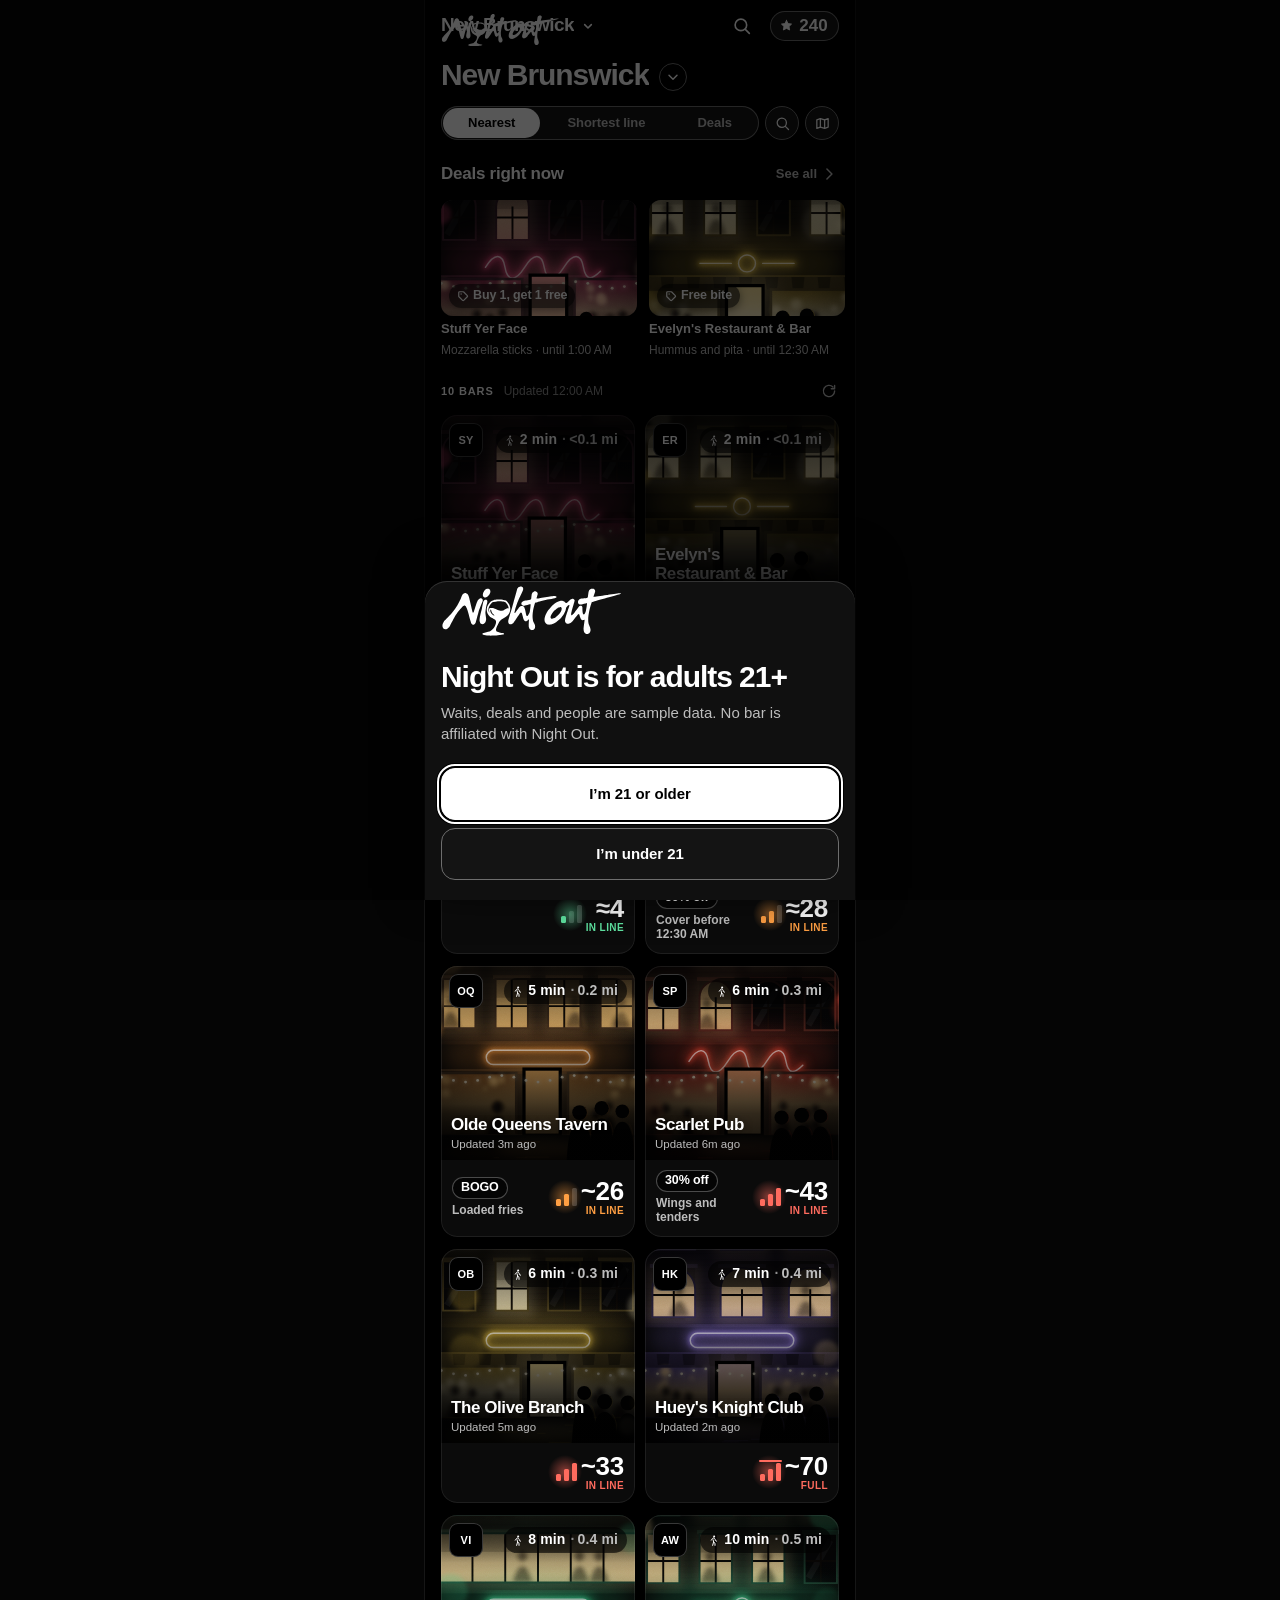
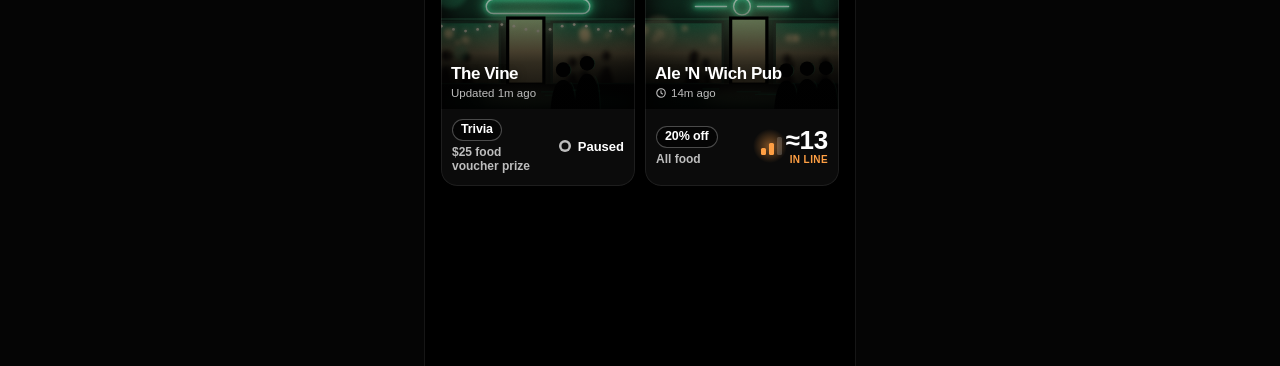
==== commit f802e53b: "Publish public-demo-20261028-1: customer and Business view journey fixes, lighter page motion The sa" ====
--- a/index.html
+++ b/index.html
@@ -11,14 +11,14 @@
   <link rel="icon" href="data:image/svg+xml,%3Csvg xmlns='http://www.w3.org/2000/svg' viewBox='150 48 140 140'%3E%3Crect x='150' y='48' width='140' height='140' rx='34' fill='black'/%3E%3Cpath fill='white' fill-rule='evenodd' d='M205.2 201.5C200.2 201.6 194.4 201.6 189.8 201.4C185.1 201.2 180.9 200.9 177.2 200.3C173.6 199.7 169.9 198.5 168 197.9C166.1 197.3 166.5 197.2 166 196.8C165.5 196.3 165.1 195.8 165 195.2C165 194.7 165.1 193.9 165.8 193.2C166.4 192.6 164.5 192.6 169 191.2C173.5 189.8 187.8 186.3 192.8 184.8C197.7 183.3 196.7 183 198.5 182C200.2 181 201.5 180.2 203.2 178.6C205 177 207.6 174.5 209.2 172.4C210.9 170.3 212 168.4 213.2 166C214.5 163.7 215.9 160.7 216.8 158.2C217.8 155.8 218.5 153.5 218.9 151.2C219.2 149 219.1 146.3 218.9 144.8C218.8 143.2 218.4 142.9 218 142C217.5 141.1 217.2 140.4 216.2 139.4C215.3 138.5 215 137.8 212.5 136.3C210 134.8 204.4 132.2 201.5 130.5C198.6 128.8 196.8 127.5 195 126C193.2 124.4 191.9 123 190.5 121.3C189.1 119.5 187.6 117.5 186.5 115.5C185.4 113.5 184.6 111.8 183.9 109.2C183.2 106.7 182.4 103.3 182.2 100.2C182 97.2 182.5 93.5 182.9 91C183.2 88.5 183.5 87.8 184.4 85.5C185.4 83.2 186.8 80 188.4 77.2C190.1 74.5 192.6 71.4 194.6 69.2C196.5 67.1 197.8 65.5 200 64.2C202.2 62.8 204 62.3 207.5 61.3C211 60.3 216.9 58.8 221.2 58.2C225.6 57.5 229.7 57.4 233.8 57.4C237.8 57.5 241.5 57.8 245.5 58.5C249.5 59.2 255.1 60.8 257.8 61.7C260.4 62.6 259.8 62.4 261.2 63.7C262.7 65 264.6 67.2 266.2 69.4C267.9 71.6 270.2 75.2 271.2 77C272.3 78.9 272.2 78.8 272.8 80.5C273.5 82.2 274.5 85.3 275 87.2C275.5 89.2 275.6 90.5 275.7 92.2C275.9 94 276 95.8 275.7 98C275.5 100.2 275.2 102.6 274.3 105.2C273.4 107.9 271.5 111.8 270.3 114C269.2 116.2 268.6 116.8 267.4 118.2C266.3 119.7 265.5 120.8 263.5 122.6C261.5 124.3 258.6 126.8 255.6 128.8C252.7 130.7 248.4 132.7 245.8 134.4C243.1 136 241.5 136.9 239.5 138.6C237.5 140.2 235.7 142.1 233.9 144.2C232.2 146.4 230.8 148.6 229.1 151.8C227.4 154.9 224.9 160.1 223.5 163.3C222.1 166.4 221.4 168.1 220.6 170.5C219.8 172.9 219.2 175.8 218.9 177.5C218.7 179.2 219 179.6 219.2 180.5C219.4 181.4 219.4 181.8 220.2 182.8C221 183.7 222.1 185 224.2 186C226.3 187 228.7 187.7 232.8 188.6C236.8 189.6 245.5 191 248.5 191.7C251.5 192.4 250.3 192.3 250.8 192.8C251.2 193.3 251.3 194 251.2 194.5C251.1 195 250.9 195.2 250 195.7C249.1 196.1 248.4 196.5 245.5 197.2C242.6 197.8 236.8 198.8 232.5 199.4C228.2 200 224.5 200.4 220 200.8C215.5 201.1 210.3 201.4 205.2 201.5ZM192.4 109.8C192.6 109.4 191.5 104.9 191.3 103C191.1 101.1 191 99.8 191.1 98.2C191.3 96.7 191.7 94.5 192.4 93.5C193 92.5 193.3 92.4 194.8 92C196.3 91.6 199.3 91.1 201.2 91.1C203.2 91 204.6 91.2 206.8 91.7C208.9 92.2 210.5 92.7 214.2 94.2C218 95.7 225.7 99.5 229.2 100.9C232.8 102.2 233.5 102.1 235.5 102.3C237.5 102.6 239.5 102.5 241.2 102.4C243 102.2 244.6 101.9 246 101.5C247.4 101.2 246.8 101.7 249.5 100.3C252.2 99 259.6 94.6 262.2 93.4C264.9 92.2 264.2 92.9 265.2 93C266.3 93 267.9 93.7 268.5 93.7C269.1 93.7 268.9 93.5 269 93C269.1 92.5 269.1 91.7 269 90.5C268.8 89.3 268.5 87.5 267.9 85.8C267.4 84 266.3 81.8 265.5 80.2C264.8 78.7 264.5 78.1 263.3 76.5C262.1 74.9 259.6 71.8 258.4 70.5C257.1 69.2 258.2 69.5 256 68.7C253.8 67.8 248.9 66.3 245 65.6C241.1 65 236.4 64.6 232.5 64.5C228.6 64.4 225.5 64.6 221.5 65.2C217.5 65.8 211.7 67.3 208.8 68.1C205.8 68.9 205.2 68.9 203.8 69.8C202.2 70.7 201.2 72 199.8 73.5C198.3 75.1 196.5 77 195.1 79.2C193.6 81.5 192 84.3 191.1 86.8C190.1 89.2 189.6 91.6 189.2 93.8C188.9 95.9 188.8 97.6 188.9 99.5C189 101.4 189.4 103.5 190 105.2C190.5 107 192.2 110.1 192.4 109.8ZM212.8 121.8C213.1 121.6 213.3 121.3 212.3 120.2C211.4 119.2 208.7 117.3 207.2 115.7C205.8 114.2 204.5 112.5 203.5 110.8C202.5 109.1 201.8 107.7 201.1 105.8C200.5 103.8 200.1 100.5 199.6 99.2C199.2 98 198.9 98.3 198.5 98.1C198.1 98 197.6 97.9 197.2 98.3C196.9 98.6 196.3 99.5 196.1 100.2C195.9 101 196 101.8 196.2 103C196.3 104.2 196.7 105.9 197.2 107.4C197.8 108.8 198.5 110.4 199.4 111.8C200.2 113.1 201.1 114.2 202.2 115.3C203.4 116.5 204.6 117.6 206 118.6C207.4 119.6 209.4 120.9 210.5 121.4C211.6 121.9 212.5 121.9 212.8 121.8Z'/%3E%3C/svg%3E">
   <meta http-equiv="Content-Security-Policy" content="default-src 'self'; script-src 'self'; style-src 'self' 'unsafe-inline'; img-src 'self' data: blob:; font-src 'self'; connect-src 'none'; media-src 'none'; frame-src 'none'; object-src 'none'; base-uri 'none'; form-action 'none'">
   <meta name="nightout-media" content="illustration">
-  <meta name="nightout-build" content="public-demo-20261027-2">
+  <meta name="nightout-build" content="public-demo-20261028-1">
   <meta name="apple-mobile-web-app-capable" content="yes">
   <meta name="apple-mobile-web-app-title" content="Night Out Demo">
   <link rel="manifest" href="manifest.webmanifest">
-  <link rel="stylesheet" href="styles/tokens.css?v=public-demo-20261027-2">
-  <link rel="stylesheet" href="styles/app.css?v=public-demo-20261027-2">
-  <link rel="stylesheet" href="styles/web-host.css?v=public-demo-20261027-2">
-  <script type="module" src="src/main.js?v=public-demo-20261027-2"></script>
+  <link rel="stylesheet" href="styles/tokens.css?v=public-demo-20261028-1">
+  <link rel="stylesheet" href="styles/app.css?v=public-demo-20261028-1">
+  <link rel="stylesheet" href="styles/web-host.css?v=public-demo-20261028-1">
+  <script type="module" src="src/main.js?v=public-demo-20261028-1"></script>
 </head>
 <body>
   
--- a/styles/app.css
+++ b/styles/app.css
@@ -351,7 +351,6 @@
 .input-prefix .text-input { padding-left: 30px; }
 .plain-list li > span:first-child { display: grid; gap: 2px; min-width: 0; overflow-wrap: anywhere; }
 .plain-list small { color: var(--ink-3); font-size: var(--t-xs); }
-.list-switch { border-bottom: 1px solid var(--line); padding: 12px 2px; }
 
 /* ---------- Scan ---------- */
 .waiting-card { margin-top: 18px; padding: 18px; border-radius: var(--r-xl); background: linear-gradient(160deg, #1F2A22 0%, var(--surface) 75%); border: 1px solid rgb(99 210 156 / 0.35); }
@@ -1064,6 +1063,7 @@
 .reward-side { display: grid; justify-items: end; gap: 6px; } /* [NEW] cost over action */
 .reward.is-short .reward-title { color: var(--ink-2); }
 .reward.is-locked { background: repeating-linear-gradient(135deg, rgb(255 255 255 / .03) 0 6px, transparent 6px 12px); }
+.reward > .hint { grid-column: 1 / -1; margin: 0; } /* a reward's answer (its code, or why not) under the row that asked */
 
 /* ---------- Lists, toasts, banners, empty ---------- */
 .list-group { border-top: 1px solid var(--line); }
@@ -1076,7 +1076,11 @@
 .plain-list li { display: flex; justify-content: space-between; align-items: center; gap: 12px; padding: 12px 0; border-bottom: 1px solid var(--line); font-size: var(--t-base); }
 .plain-list .plus { font-family: var(--font-num); font-stretch: var(--w-cond); font-size: 20px; font-weight: 800; color: var(--ink); }
 .plain-list .muted { color: var(--ink-3); }
-.toast-region { position: fixed; z-index: 60; left: max(0px, calc(50% - var(--phone-w) / 2)); right: max(0px, calc(50% - var(--phone-w) / 2)); bottom: calc(var(--tabbar-h) + var(--safe-b) + 24px + var(--toast-lift, 0px)); /* --toast-lift: main.js liftToasts */ display: grid; justify-items: center; padding: 0 var(--gutter); pointer-events: none; }
+.toast-region { position: fixed; z-index: 60; left: max(0px, calc(50% - var(--phone-w) / 2)); right: max(0px, calc(50% - var(--phone-w) / 2)); bottom: calc(var(--tabbar-h) + var(--safe-b) + 24px); display: grid; justify-items: center; padding: 0 var(--gutter); pointer-events: none;
+  translate: 0 calc(-1 * var(--toast-lift, 0px)); } /* --toast-lift: main.js liftToasts */
+/* A toast already on screen glides to its new height; one just appearing starts there (no slide from an old lift). */
+.toast-region.is-settled { transition: translate var(--d-tray) var(--ease-out); }
+@media (prefers-reduced-motion: reduce) { .toast-region.is-settled { transition: none; } }
 .toast { pointer-events: auto; display: flex; align-items: center; gap: 10px; width: 100%; min-height: 52px; padding: 4px 4px 4px 14px; border-radius: 16px; background: var(--accent); color: var(--accent-ink); box-shadow: var(--shadow-float); font-size: 14px; font-weight: 600; line-height: 1.3; transition: transform var(--d-toast) var(--ease-out), opacity var(--d-toast) var(--ease-out); }
 .toast .ok { flex: none; width: 24px; height: 24px; border-radius: 50%; display: grid; place-items: center; background: var(--accent-ink); color: var(--accent); } /* [NEW] */
 .toast .ok .ic { width: 14px; height: 14px; stroke-width: 3; }
@@ -1124,6 +1128,7 @@
 .filter-summary span { min-width: 0; overflow-wrap: anywhere; }
 dialog.picker { max-width: var(--phone-w); }
 .picker .hint { display: flex; gap: 6px; align-items: center; margin-top: 14px; }
+.picker .hint + .btn { margin-top: 12px; } /* the focus ring never clips the hint above it */
 
 /* ============ Layer 3 ============ */
 /* ---------- Points ---------- */
@@ -1331,7 +1336,8 @@
 button.list-link { width: 100%; border: 0; border-bottom: 1px solid var(--line); background: none; color: inherit; font: inherit; font-size: var(--t-md); font-weight: 600; text-align: left; cursor: pointer; }
 .list-link.static { cursor: default; }
 .list-link.static:active { background: none; }
-.list-switch { min-height: 64px; padding: 10px 2px; border-bottom: 1px solid var(--line); }
+.list-switch { min-height: 64px; padding: 10px 2px; gap: 14px; border-bottom: 1px solid var(--line); }
+.list-switch > .ic:first-child { flex: none; color: var(--ink-2); } /* the same icon column as the rows under it */
 .list-switch label { flex: 1; min-width: 0; display: grid; gap: 2px; cursor: pointer; }
 .list-switch .hint { margin: 0; }
 .opt-sub { display: block; font-size: var(--t-xs); font-weight: 500; color: var(--ink-3); }
@@ -1405,6 +1411,8 @@
 .scan-estimate .v.is-empty { font-family: var(--font-sans); font-stretch: var(--w-norm); font-size: var(--t-lg); color: var(--ink-3); line-height: 1.2; }
 
 .scan-inline { margin-top: 12px; }
+/* "No line": there's no wait to time, so the in-line switch steps out (the report sends in_line false). */
+.scan-flow:has(input[name="bucket"][value="none"]:checked) .scan-inline { display: none; }
 .scan-done { padding-top: 24px; text-align: center; }
 .scan-pts { font-family: var(--font-num); font-stretch: var(--w-cond); font-size: 104px; font-weight: 800; line-height: .9; letter-spacing: -.01em; }
 .scan-pts small { margin-left: 6px; font-size: 22px; font-weight: 700; color: var(--ink-2); }
@@ -1786,7 +1794,7 @@
 .photo-cta { padding-top: 12px; background: linear-gradient(180deg, rgb(11 11 11 / 0), var(--surface) 40%); } /* --surface = .panel */
 .photo-cta .btn[aria-disabled="true"] { opacity: 1; background: var(--surface-2); border-color: var(--line-strong); color: var(--ink-3); }
 .photo-cta .btn { transition: background-color var(--d-select) var(--ease-out), color var(--d-select) var(--ease-out), border-color var(--d-select) var(--ease-out), transform var(--d-press) var(--ease-out); }
-[data-route="console"] .toast-region { bottom: calc(var(--tabbar-h) + var(--safe-b) + 84px + var(--toast-lift, 0px)); } /* lift: main.js liftToasts (line-photo button) */
+[data-route="console"]:has(.photo-cta) .toast-region { bottom: calc(var(--tabbar-h) + var(--safe-b) + 84px); } /* above the line-photo button; lift: main.js liftToasts */
 .door-row { margin: 0 0 14px; padding: 0; border: 0; min-width: 0; }
 .door-row legend { margin-bottom: 8px; font-weight: 700; }
 .door-row .radio-card span { min-height: 48px; font-size: var(--t-sm); }
@@ -1811,7 +1819,6 @@
 .feed-chip[data-outcome="against"] { background: var(--aging-soft); color: var(--aging); box-shadow: none; }
 @media (prefers-reduced-motion: no-preference) {
   .lp-view .head.is-new .mark { animation: mark-pop 200ms var(--ease-out) both; transform-box: fill-box; transform-origin: center; }
-  .lp-view.is-filling .head.is-marked .mark { animation: mark-pop 200ms var(--ease-out) both; animation-delay: calc(max(0, var(--i) - var(--from)) * var(--step)); transform-box: fill-box; transform-origin: center; }
   @keyframes mark-pop { 0% { opacity: 0; scale: .9; } 70% { opacity: 1; scale: 1.03; } 100% { opacity: 1; scale: 1; } }
 }
 
@@ -2083,7 +2090,7 @@
 
 /* 6.8 Banners: spaced only when there is one (JS hands the height over on transforms). */
 #explore-banners { display: grid; gap: 8px; }
-#explore-banners:not(:empty) { margin-top: var(--s-3); }
+#explore-banners:not(:empty) { margin-top: var(--s-3); margin-bottom: var(--s-3); }
 
 /* 6.9 Toasts stack (at most two): the one behind steps up and back so its Undo stays in reach. Reduced motion: the
    offset applies at once, only the opacity fades. */
@@ -2209,6 +2216,7 @@
 .back-link.back-icon { flex: none; width: 44px; height: 44px; padding: 0; justify-content: center; border-radius: 50%; }
 .back-link.back-icon svg { width: 22px; height: 22px; }
 .back-title .page-title { min-width: 0; }
+.back-title > .btn { margin-left: auto; flex: none; } /* a page action (Post a group) sits at the row's end */
 /* 9.14 Scan waiting actions on one row; history amounts in one type; the QR hint centered. */
 .waiting-actions { display: grid; grid-template-columns: minmax(0, 1fr) auto; gap: 8px; }
 .history-list li > .num:last-child { font-family: var(--font-num); font-stretch: var(--w-cond); font-size: 20px; font-weight: 800; }
@@ -2253,7 +2261,10 @@
 /* 44pt touch targets. */
 .scan-locate, #scan-q { min-height: 44px; }
 .qb-retry { margin-top: 12px; }
-.terms-points { margin: 4px 0 12px; padding-left: 20px; display: grid; gap: 8px; font-size: var(--t-md); }
+/* A code you just redeemed: its row is tinted once (motion-safe; reduced motion gets the tint without the fade-in time). */
+@media (prefers-reduced-motion: no-preference) { .plain-list > li.is-new { animation: row-new 1.2s var(--ease-out); } }
+@keyframes row-new { from { background: var(--surface-2); box-shadow: 0 0 0 6px var(--surface-2); } }
+.terms-points { margin: 4px 0 12px; padding-left: 20px; display: grid; gap: 8px; font-size: var(--t-md); list-style: disc; }
 .terms-sheet .hint a { color: var(--ink); text-decoration: underline; text-underline-offset: .2em; }
 /* Business view (Profile > Business view, a demo login as one venue): the console in sections. Monochrome like the rest;
    green only on a valid code (with the word "Valid"), the signal gold stays the report color. */
@@ -2264,6 +2275,8 @@
 .biz-venue { margin-top: var(--s-4); }
 .biz-venue select { width: 100%; min-height: 46px; }
 .biz-tabs { width: 100%; margin-top: var(--s-4); position: sticky; top: calc(var(--topbar-h) + var(--safe-t) + 6px); z-index: 2; background: var(--bg); }
+/* Stuck under the top bar, the 6px between them is painted too, so content never shows through the gap (BJ13). */
+.biz-tabs::after { content: ""; position: absolute; left: 0; right: 0; bottom: 100%; height: 7px; background: var(--bg); pointer-events: none; }
 /* Moving focus up past the sticky section tabs never parks a control under them (AX11). */
 .biz-page :is(a, button, input, select, textarea, [tabindex]) { scroll-margin-top: 56px; }
 .biz-tabs button { min-height: 44px; padding: 0 2px; font-size: var(--t-sm); font-weight: 600; white-space: nowrap; }
@@ -2285,6 +2298,12 @@
 .redeem-result[data-kind="valid"] { border-color: var(--quiet); }
 .redeem-result[data-kind="valid"] > svg { color: var(--quiet); }
 .redeem-result:not([data-kind="valid"]) > svg { color: var(--ink-2); }
+/* Already redeemed reads as a stop, not as "check the letters" (BJ8): a 2px ink edge and the × glyph. */
+.redeem-result[data-kind="used"] { border: 2px solid var(--ink); }
+.redeem-result[data-kind="used"] > svg { color: var(--ink); }
+/* Just redeemed here: the same quiet green as Valid. */
+.redeem-result[data-kind="done"] { border-color: var(--quiet); }
+.redeem-result[data-kind="done"] > svg { color: var(--quiet); }
 .biz-codes { display: flex; flex-wrap: wrap; gap: 8px; margin-top: 8px; }
 .biz-code { display: grid; gap: 2px; min-height: 44px; padding: 8px 12px; border-radius: var(--r-md); border: 1px solid var(--line-input); background: transparent; color: var(--ink); text-align: left; }
 .biz-code .num { font-weight: 700; letter-spacing: .06em; }
@@ -2307,3 +2326,12 @@
 .biz-photo-grid img { width: 100%; height: 100%; object-fit: cover; display: block; }
 .biz-photo-x { position: absolute; top: 4px; right: 4px; width: 44px; height: 44px; border-radius: 50%; background: rgb(0 0 0 / .66); color: var(--ink); }
 @media (min-width: 900px) { .biz-grid { grid-template-columns: repeat(2, minmax(0, 1fr)); } }
+/* Business view in a live team build (views/business.js renderVenueLive): Sign out in the head, a hand count with
+   heads tapped on a photo that stays on the phone. */
+.biz-signout { margin-left: auto; flex: none; }
+.biz-head + .undo-row { margin-top: var(--s-4); }
+.biz-head ~ .undo-row > span:last-child { display: flex; gap: 4px; }
+.count-input { width: 96px; margin-top: 6px; font-size: var(--t-xl); font-weight: 700; text-align: center; }
+.mark-photo .scene-btn > img { position: absolute; inset: 0; width: 100%; height: 100%; object-fit: cover; }
+.mark-dot { position: absolute; width: 18px; height: 18px; margin: -9px 0 0 -9px; border-radius: 50%; border: 3px solid rgb(0 0 0 / .75); background: var(--accent); box-shadow: 0 0 0 1px #fff; pointer-events: none; }
+.biz-status { margin-top: 12px; }
--- a/styles/web-host.css
+++ b/styles/web-host.css
@@ -7,8 +7,8 @@
 html{scroll-padding-bottom:calc(var(--tabbar-h) + var(--safe-b) + 27px + var(--demo-banner-h))}
 .map-preview{bottom:calc(var(--tabbar-h) + var(--safe-b) + 23px + var(--demo-banner-h))}
 .photo-cta{bottom:calc(var(--tabbar-h) + var(--safe-b) + 19px + var(--demo-banner-h))}
-.toast-region{bottom:calc(var(--tabbar-h) + var(--safe-b) + 24px + var(--demo-banner-h) + var(--toast-lift, 0px))}
-[data-route="console"] .toast-region{bottom:calc(var(--tabbar-h) + var(--safe-b) + 84px + var(--demo-banner-h) + var(--toast-lift, 0px))}
+.toast-region{bottom:calc(var(--tabbar-h) + var(--safe-b) + 24px + var(--demo-banner-h))}
+[data-route="console"]:has(.photo-cta) .toast-region{bottom:calc(var(--tabbar-h) + var(--safe-b) + 84px + var(--demo-banner-h))}
 [data-route="scan"]:not(:has(.scan-submit)) .toast-region{bottom:calc(var(--safe-b) + 16px + var(--demo-banner-h))}
 [data-route="scan"] main{padding-bottom:calc(var(--safe-b) + 140px + var(--demo-banner-h))}
 [data-route="scan"] .public-demo-banner{bottom:var(--safe-b)}
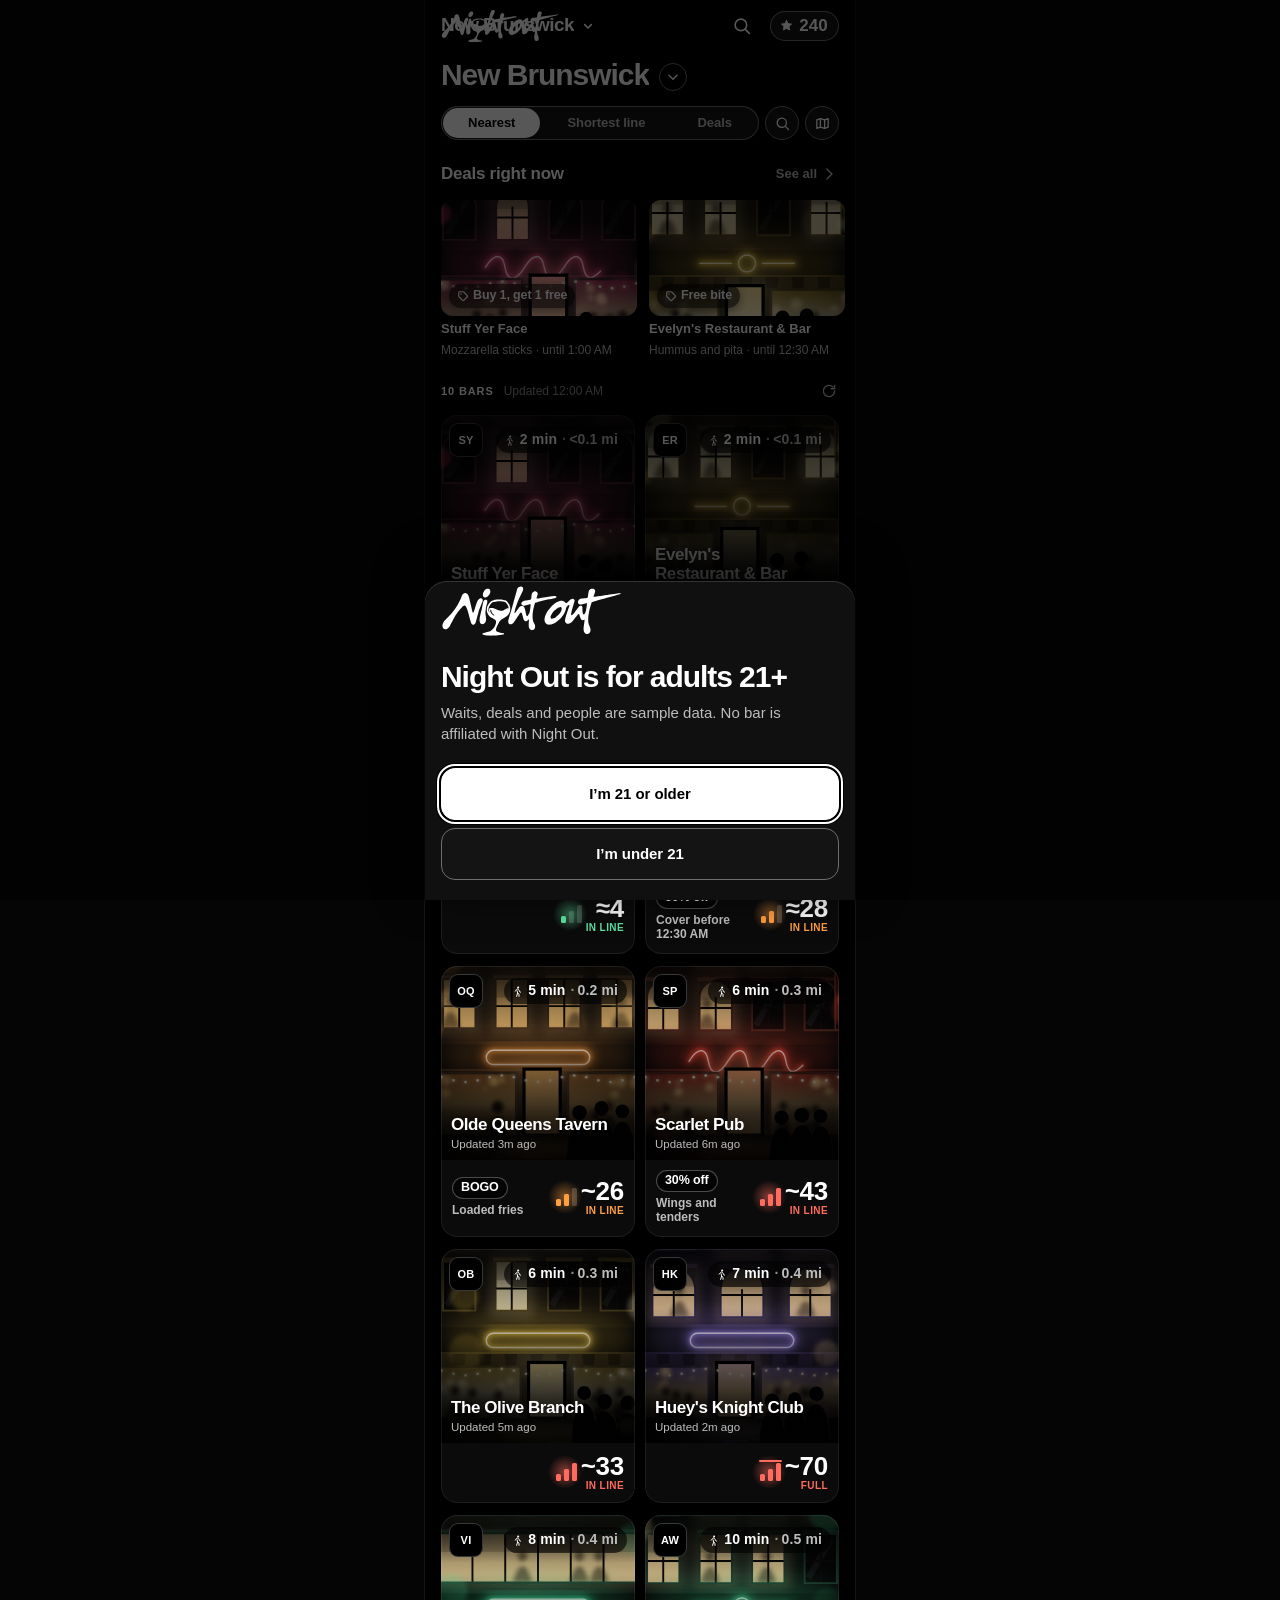
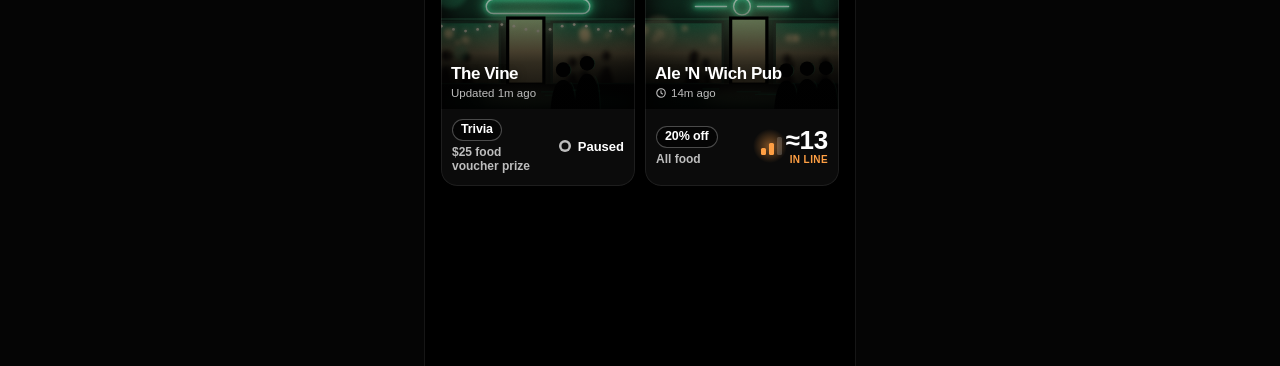
==== commit f36e5be7: "Publish public-demo-20261028-2: drawn storefronts cached as bitmaps (smoother tab switches and Scan " ====
--- a/index.html
+++ b/index.html
@@ -11,14 +11,14 @@
   <link rel="icon" href="data:image/svg+xml,%3Csvg xmlns='http://www.w3.org/2000/svg' viewBox='150 48 140 140'%3E%3Crect x='150' y='48' width='140' height='140' rx='34' fill='black'/%3E%3Cpath fill='white' fill-rule='evenodd' d='M205.2 201.5C200.2 201.6 194.4 201.6 189.8 201.4C185.1 201.2 180.9 200.9 177.2 200.3C173.6 199.7 169.9 198.5 168 197.9C166.1 197.3 166.5 197.2 166 196.8C165.5 196.3 165.1 195.8 165 195.2C165 194.7 165.1 193.9 165.8 193.2C166.4 192.6 164.5 192.6 169 191.2C173.5 189.8 187.8 186.3 192.8 184.8C197.7 183.3 196.7 183 198.5 182C200.2 181 201.5 180.2 203.2 178.6C205 177 207.6 174.5 209.2 172.4C210.9 170.3 212 168.4 213.2 166C214.5 163.7 215.9 160.7 216.8 158.2C217.8 155.8 218.5 153.5 218.9 151.2C219.2 149 219.1 146.3 218.9 144.8C218.8 143.2 218.4 142.9 218 142C217.5 141.1 217.2 140.4 216.2 139.4C215.3 138.5 215 137.8 212.5 136.3C210 134.8 204.4 132.2 201.5 130.5C198.6 128.8 196.8 127.5 195 126C193.2 124.4 191.9 123 190.5 121.3C189.1 119.5 187.6 117.5 186.5 115.5C185.4 113.5 184.6 111.8 183.9 109.2C183.2 106.7 182.4 103.3 182.2 100.2C182 97.2 182.5 93.5 182.9 91C183.2 88.5 183.5 87.8 184.4 85.5C185.4 83.2 186.8 80 188.4 77.2C190.1 74.5 192.6 71.4 194.6 69.2C196.5 67.1 197.8 65.5 200 64.2C202.2 62.8 204 62.3 207.5 61.3C211 60.3 216.9 58.8 221.2 58.2C225.6 57.5 229.7 57.4 233.8 57.4C237.8 57.5 241.5 57.8 245.5 58.5C249.5 59.2 255.1 60.8 257.8 61.7C260.4 62.6 259.8 62.4 261.2 63.7C262.7 65 264.6 67.2 266.2 69.4C267.9 71.6 270.2 75.2 271.2 77C272.3 78.9 272.2 78.8 272.8 80.5C273.5 82.2 274.5 85.3 275 87.2C275.5 89.2 275.6 90.5 275.7 92.2C275.9 94 276 95.8 275.7 98C275.5 100.2 275.2 102.6 274.3 105.2C273.4 107.9 271.5 111.8 270.3 114C269.2 116.2 268.6 116.8 267.4 118.2C266.3 119.7 265.5 120.8 263.5 122.6C261.5 124.3 258.6 126.8 255.6 128.8C252.7 130.7 248.4 132.7 245.8 134.4C243.1 136 241.5 136.9 239.5 138.6C237.5 140.2 235.7 142.1 233.9 144.2C232.2 146.4 230.8 148.6 229.1 151.8C227.4 154.9 224.9 160.1 223.5 163.3C222.1 166.4 221.4 168.1 220.6 170.5C219.8 172.9 219.2 175.8 218.9 177.5C218.7 179.2 219 179.6 219.2 180.5C219.4 181.4 219.4 181.8 220.2 182.8C221 183.7 222.1 185 224.2 186C226.3 187 228.7 187.7 232.8 188.6C236.8 189.6 245.5 191 248.5 191.7C251.5 192.4 250.3 192.3 250.8 192.8C251.2 193.3 251.3 194 251.2 194.5C251.1 195 250.9 195.2 250 195.7C249.1 196.1 248.4 196.5 245.5 197.2C242.6 197.8 236.8 198.8 232.5 199.4C228.2 200 224.5 200.4 220 200.8C215.5 201.1 210.3 201.4 205.2 201.5ZM192.4 109.8C192.6 109.4 191.5 104.9 191.3 103C191.1 101.1 191 99.8 191.1 98.2C191.3 96.7 191.7 94.5 192.4 93.5C193 92.5 193.3 92.4 194.8 92C196.3 91.6 199.3 91.1 201.2 91.1C203.2 91 204.6 91.2 206.8 91.7C208.9 92.2 210.5 92.7 214.2 94.2C218 95.7 225.7 99.5 229.2 100.9C232.8 102.2 233.5 102.1 235.5 102.3C237.5 102.6 239.5 102.5 241.2 102.4C243 102.2 244.6 101.9 246 101.5C247.4 101.2 246.8 101.7 249.5 100.3C252.2 99 259.6 94.6 262.2 93.4C264.9 92.2 264.2 92.9 265.2 93C266.3 93 267.9 93.7 268.5 93.7C269.1 93.7 268.9 93.5 269 93C269.1 92.5 269.1 91.7 269 90.5C268.8 89.3 268.5 87.5 267.9 85.8C267.4 84 266.3 81.8 265.5 80.2C264.8 78.7 264.5 78.1 263.3 76.5C262.1 74.9 259.6 71.8 258.4 70.5C257.1 69.2 258.2 69.5 256 68.7C253.8 67.8 248.9 66.3 245 65.6C241.1 65 236.4 64.6 232.5 64.5C228.6 64.4 225.5 64.6 221.5 65.2C217.5 65.8 211.7 67.3 208.8 68.1C205.8 68.9 205.2 68.9 203.8 69.8C202.2 70.7 201.2 72 199.8 73.5C198.3 75.1 196.5 77 195.1 79.2C193.6 81.5 192 84.3 191.1 86.8C190.1 89.2 189.6 91.6 189.2 93.8C188.9 95.9 188.8 97.6 188.9 99.5C189 101.4 189.4 103.5 190 105.2C190.5 107 192.2 110.1 192.4 109.8ZM212.8 121.8C213.1 121.6 213.3 121.3 212.3 120.2C211.4 119.2 208.7 117.3 207.2 115.7C205.8 114.2 204.5 112.5 203.5 110.8C202.5 109.1 201.8 107.7 201.1 105.8C200.5 103.8 200.1 100.5 199.6 99.2C199.2 98 198.9 98.3 198.5 98.1C198.1 98 197.6 97.9 197.2 98.3C196.9 98.6 196.3 99.5 196.1 100.2C195.9 101 196 101.8 196.2 103C196.3 104.2 196.7 105.9 197.2 107.4C197.8 108.8 198.5 110.4 199.4 111.8C200.2 113.1 201.1 114.2 202.2 115.3C203.4 116.5 204.6 117.6 206 118.6C207.4 119.6 209.4 120.9 210.5 121.4C211.6 121.9 212.5 121.9 212.8 121.8Z'/%3E%3C/svg%3E">
   <meta http-equiv="Content-Security-Policy" content="default-src 'self'; script-src 'self'; style-src 'self' 'unsafe-inline'; img-src 'self' data: blob:; font-src 'self'; connect-src 'none'; media-src 'none'; frame-src 'none'; object-src 'none'; base-uri 'none'; form-action 'none'">
   <meta name="nightout-media" content="illustration">
-  <meta name="nightout-build" content="public-demo-20261028-1">
+  <meta name="nightout-build" content="public-demo-20261028-2">
   <meta name="apple-mobile-web-app-capable" content="yes">
   <meta name="apple-mobile-web-app-title" content="Night Out Demo">
   <link rel="manifest" href="manifest.webmanifest">
-  <link rel="stylesheet" href="styles/tokens.css?v=public-demo-20261028-1">
-  <link rel="stylesheet" href="styles/app.css?v=public-demo-20261028-1">
-  <link rel="stylesheet" href="styles/web-host.css?v=public-demo-20261028-1">
-  <script type="module" src="src/main.js?v=public-demo-20261028-1"></script>
+  <link rel="stylesheet" href="styles/tokens.css?v=public-demo-20261028-2">
+  <link rel="stylesheet" href="styles/app.css?v=public-demo-20261028-2">
+  <link rel="stylesheet" href="styles/web-host.css?v=public-demo-20261028-2">
+  <script type="module" src="src/main.js?v=public-demo-20261028-2"></script>
 </head>
 <body>
   
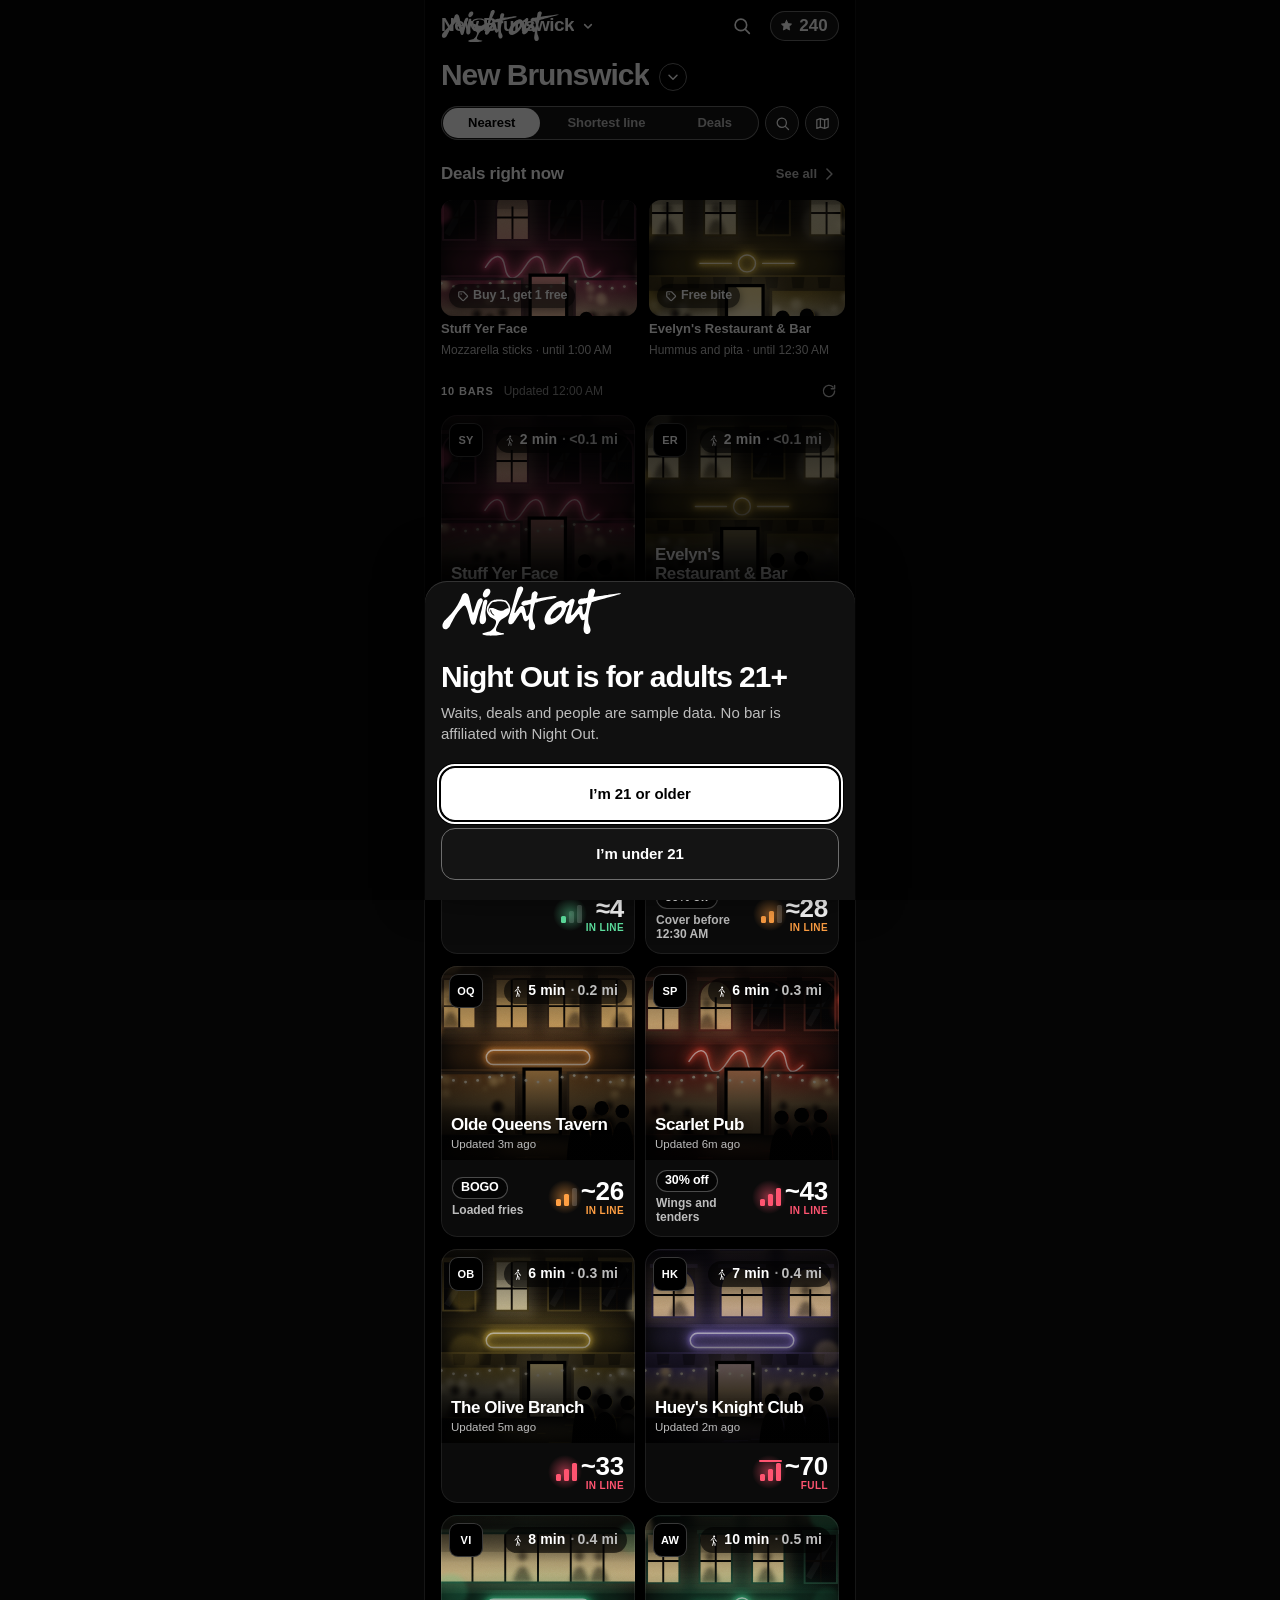
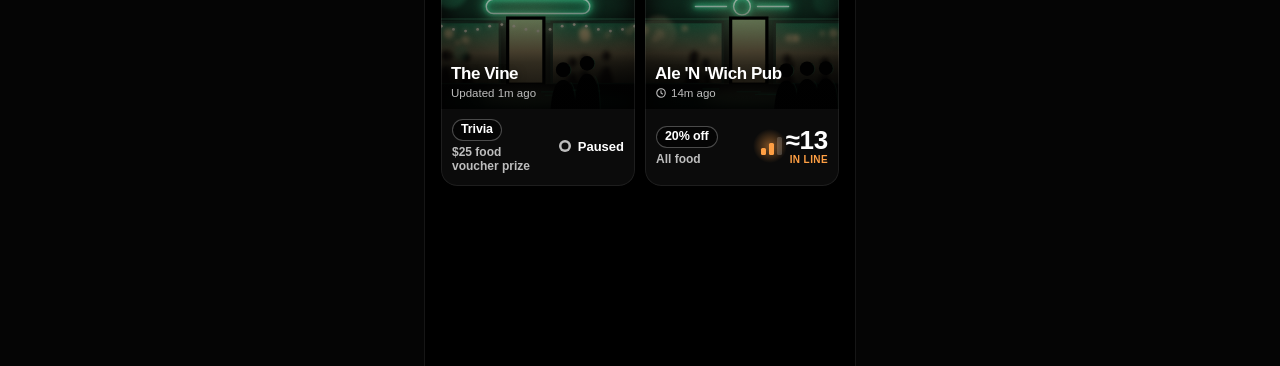
==== commit 9d00caf1: "Publish public-demo-20261028-3: B2B fixes, more accent colour, venue Impact view Business view on de" ====
--- a/index.html
+++ b/index.html
@@ -11,14 +11,14 @@
   <link rel="icon" href="data:image/svg+xml,%3Csvg xmlns='http://www.w3.org/2000/svg' viewBox='150 48 140 140'%3E%3Crect x='150' y='48' width='140' height='140' rx='34' fill='black'/%3E%3Cpath fill='white' fill-rule='evenodd' d='M205.2 201.5C200.2 201.6 194.4 201.6 189.8 201.4C185.1 201.2 180.9 200.9 177.2 200.3C173.6 199.7 169.9 198.5 168 197.9C166.1 197.3 166.5 197.2 166 196.8C165.5 196.3 165.1 195.8 165 195.2C165 194.7 165.1 193.9 165.8 193.2C166.4 192.6 164.5 192.6 169 191.2C173.5 189.8 187.8 186.3 192.8 184.8C197.7 183.3 196.7 183 198.5 182C200.2 181 201.5 180.2 203.2 178.6C205 177 207.6 174.5 209.2 172.4C210.9 170.3 212 168.4 213.2 166C214.5 163.7 215.9 160.7 216.8 158.2C217.8 155.8 218.5 153.5 218.9 151.2C219.2 149 219.1 146.3 218.9 144.8C218.8 143.2 218.4 142.9 218 142C217.5 141.1 217.2 140.4 216.2 139.4C215.3 138.5 215 137.8 212.5 136.3C210 134.8 204.4 132.2 201.5 130.5C198.6 128.8 196.8 127.5 195 126C193.2 124.4 191.9 123 190.5 121.3C189.1 119.5 187.6 117.5 186.5 115.5C185.4 113.5 184.6 111.8 183.9 109.2C183.2 106.7 182.4 103.3 182.2 100.2C182 97.2 182.5 93.5 182.9 91C183.2 88.5 183.5 87.8 184.4 85.5C185.4 83.2 186.8 80 188.4 77.2C190.1 74.5 192.6 71.4 194.6 69.2C196.5 67.1 197.8 65.5 200 64.2C202.2 62.8 204 62.3 207.5 61.3C211 60.3 216.9 58.8 221.2 58.2C225.6 57.5 229.7 57.4 233.8 57.4C237.8 57.5 241.5 57.8 245.5 58.5C249.5 59.2 255.1 60.8 257.8 61.7C260.4 62.6 259.8 62.4 261.2 63.7C262.7 65 264.6 67.2 266.2 69.4C267.9 71.6 270.2 75.2 271.2 77C272.3 78.9 272.2 78.8 272.8 80.5C273.5 82.2 274.5 85.3 275 87.2C275.5 89.2 275.6 90.5 275.7 92.2C275.9 94 276 95.8 275.7 98C275.5 100.2 275.2 102.6 274.3 105.2C273.4 107.9 271.5 111.8 270.3 114C269.2 116.2 268.6 116.8 267.4 118.2C266.3 119.7 265.5 120.8 263.5 122.6C261.5 124.3 258.6 126.8 255.6 128.8C252.7 130.7 248.4 132.7 245.8 134.4C243.1 136 241.5 136.9 239.5 138.6C237.5 140.2 235.7 142.1 233.9 144.2C232.2 146.4 230.8 148.6 229.1 151.8C227.4 154.9 224.9 160.1 223.5 163.3C222.1 166.4 221.4 168.1 220.6 170.5C219.8 172.9 219.2 175.8 218.9 177.5C218.7 179.2 219 179.6 219.2 180.5C219.4 181.4 219.4 181.8 220.2 182.8C221 183.7 222.1 185 224.2 186C226.3 187 228.7 187.7 232.8 188.6C236.8 189.6 245.5 191 248.5 191.7C251.5 192.4 250.3 192.3 250.8 192.8C251.2 193.3 251.3 194 251.2 194.5C251.1 195 250.9 195.2 250 195.7C249.1 196.1 248.4 196.5 245.5 197.2C242.6 197.8 236.8 198.8 232.5 199.4C228.2 200 224.5 200.4 220 200.8C215.5 201.1 210.3 201.4 205.2 201.5ZM192.4 109.8C192.6 109.4 191.5 104.9 191.3 103C191.1 101.1 191 99.8 191.1 98.2C191.3 96.7 191.7 94.5 192.4 93.5C193 92.5 193.3 92.4 194.8 92C196.3 91.6 199.3 91.1 201.2 91.1C203.2 91 204.6 91.2 206.8 91.7C208.9 92.2 210.5 92.7 214.2 94.2C218 95.7 225.7 99.5 229.2 100.9C232.8 102.2 233.5 102.1 235.5 102.3C237.5 102.6 239.5 102.5 241.2 102.4C243 102.2 244.6 101.9 246 101.5C247.4 101.2 246.8 101.7 249.5 100.3C252.2 99 259.6 94.6 262.2 93.4C264.9 92.2 264.2 92.9 265.2 93C266.3 93 267.9 93.7 268.5 93.7C269.1 93.7 268.9 93.5 269 93C269.1 92.5 269.1 91.7 269 90.5C268.8 89.3 268.5 87.5 267.9 85.8C267.4 84 266.3 81.8 265.5 80.2C264.8 78.7 264.5 78.1 263.3 76.5C262.1 74.9 259.6 71.8 258.4 70.5C257.1 69.2 258.2 69.5 256 68.7C253.8 67.8 248.9 66.3 245 65.6C241.1 65 236.4 64.6 232.5 64.5C228.6 64.4 225.5 64.6 221.5 65.2C217.5 65.8 211.7 67.3 208.8 68.1C205.8 68.9 205.2 68.9 203.8 69.8C202.2 70.7 201.2 72 199.8 73.5C198.3 75.1 196.5 77 195.1 79.2C193.6 81.5 192 84.3 191.1 86.8C190.1 89.2 189.6 91.6 189.2 93.8C188.9 95.9 188.8 97.6 188.9 99.5C189 101.4 189.4 103.5 190 105.2C190.5 107 192.2 110.1 192.4 109.8ZM212.8 121.8C213.1 121.6 213.3 121.3 212.3 120.2C211.4 119.2 208.7 117.3 207.2 115.7C205.8 114.2 204.5 112.5 203.5 110.8C202.5 109.1 201.8 107.7 201.1 105.8C200.5 103.8 200.1 100.5 199.6 99.2C199.2 98 198.9 98.3 198.5 98.1C198.1 98 197.6 97.9 197.2 98.3C196.9 98.6 196.3 99.5 196.1 100.2C195.9 101 196 101.8 196.2 103C196.3 104.2 196.7 105.9 197.2 107.4C197.8 108.8 198.5 110.4 199.4 111.8C200.2 113.1 201.1 114.2 202.2 115.3C203.4 116.5 204.6 117.6 206 118.6C207.4 119.6 209.4 120.9 210.5 121.4C211.6 121.9 212.5 121.9 212.8 121.8Z'/%3E%3C/svg%3E">
   <meta http-equiv="Content-Security-Policy" content="default-src 'self'; script-src 'self'; style-src 'self' 'unsafe-inline'; img-src 'self' data: blob:; font-src 'self'; connect-src 'none'; media-src 'none'; frame-src 'none'; object-src 'none'; base-uri 'none'; form-action 'none'">
   <meta name="nightout-media" content="illustration">
-  <meta name="nightout-build" content="public-demo-20261028-2">
+  <meta name="nightout-build" content="public-demo-20261028-3">
   <meta name="apple-mobile-web-app-capable" content="yes">
   <meta name="apple-mobile-web-app-title" content="Night Out Demo">
   <link rel="manifest" href="manifest.webmanifest">
-  <link rel="stylesheet" href="styles/tokens.css?v=public-demo-20261028-2">
-  <link rel="stylesheet" href="styles/app.css?v=public-demo-20261028-2">
-  <link rel="stylesheet" href="styles/web-host.css?v=public-demo-20261028-2">
-  <script type="module" src="src/main.js?v=public-demo-20261028-2"></script>
+  <link rel="stylesheet" href="styles/tokens.css?v=public-demo-20261028-3">
+  <link rel="stylesheet" href="styles/app.css?v=public-demo-20261028-3">
+  <link rel="stylesheet" href="styles/web-host.css?v=public-demo-20261028-3">
+  <script type="module" src="src/main.js?v=public-demo-20261028-3"></script>
 </head>
 <body>
   
--- a/styles/tokens.css
+++ b/styles/tokens.css
@@ -3,8 +3,9 @@
    device's own sans and numbers in its condensed face (the first of --font-num that is installed). "Archivo" leads the
    stacks only for a build that supplies it. Widths: expanded for the wordmark and monograms, semi-expanded for eyebrow
    labels, condensed for display numbers.
-   The only hues in the UI are the three crowd levels, and they always sit next to a word, a number
-   and a bar-count shape. Contrast ratios: WCAG 2.x formula (tools/contrast.py), on #000 unless noted.
+   Hues, each with one job and always next to a word, a number or a shape: the three crowd levels (green / orange /
+   red, with a bar-count meter), yellow for reporting the line, violet for people and activity, and a pale red for
+   field errors (colour pass 2026-10-28). Contrast ratios: WCAG 2.x formula (tools/contrast.py), on #000 unless noted.
    Variable NAMES follow the existing app/styles/tokens.css; silver tokens are retired. */
 
 :root {
@@ -79,7 +80,20 @@
      and on surface: evidence/iphone-motion-20261026/commands/contrast-check.log. */
   --quiet: #5FE3A1;       /* 13.0:1 · 12.2 on surface */
   --lively: #FF9F43;      /* 10.3:1 · 9.7 on surface */
-  --packed: #FF6B5E;      /* 7.5:1 · 7.1 on surface */
+  /* Packed was #FF6B5E: next to lively it fell under the dataviz normal-vision floor (ΔE 12.5 < 15). The raspberry red
+     clears it (ΔE 17.8; deutan 12.0) and stays a text colour: 6.75:1 · 6.33 on surface · 5.93 on surface-2 (2026-10-28,
+     evidence/b2b-colour-20261028). */
+  --packed: #FF5470;
+  /* The same three levels on a white or grey map pin (non-text marks; the pin's own number says the wait):
+     4.4–5.8:1 on white. */
+  --quiet-deep: #0B7D4C;
+  --lively-deep: #B35600;
+  --packed-deep: #C8143A;
+
+  /* People and activity: going, Live, groups, codes redeemed. A cool hue no crowd level, action or error uses
+     (ΔE >= 19 from each). 9.19:1 on #000 · 8.61 on surface · 8.06 on surface-2; black text on it 9.19:1. */
+  --social: #B69CFF;
+  --social-ink: #000000;
 
   /* Signal: the one action color, used only for reporting the line (the Scan tab, Report the line, the camera, Send
      report). Strong, and rare on purpose: everything else stays white on black. 14.5:1 on #000; black on it 14.5:1. */
--- a/styles/app.css
+++ b/styles/app.css
@@ -1648,7 +1648,7 @@
 .lb-dot { position: relative; width: 14px; height: 14px; border-radius: 50%; background: var(--ink-4); }
 .line-badge[data-level="quiet"] { --glow: rgb(95 227 161 / .55); }
 .line-badge[data-level="lively"] { --glow: rgb(255 159 67 / .55); }
-.line-badge[data-level="packed"] { --glow: rgb(255 107 94 / .6); }
+.line-badge[data-level="packed"] { --glow: rgb(255 84 112 / .6); }
 .line-badge[data-level="quiet"] .lb-dot { background: var(--quiet); }
 .line-badge[data-level="lively"] .lb-dot { background: var(--lively); }
 .line-badge[data-level="packed"] .lb-dot { background: var(--packed); }
@@ -1808,7 +1808,10 @@
 .door-summary { margin-top: 4px; font-size: var(--t-sm); line-height: 1.4; color: var(--ink-2); }
 .door-summary b { color: var(--ink); }
 .feed { margin: 4px 0 0; padding: 0; list-style: none; }
-.feed li { display: flex; align-items: center; justify-content: space-between; gap: 10px; min-height: 56px; padding: 8px 0; border-bottom: 1px solid var(--line); }
+.feed li { display: flex; flex-wrap: wrap; align-items: center; justify-content: space-between; gap: 6px 10px; min-height: 56px; padding: 8px 0; border-bottom: 1px solid var(--line); }
+/* A long input name keeps its line; the chip moves under it (right-aligned) instead of breaking "23 / heads". */
+.feed li > .feed-main { flex: 1 1 auto; }
+.feed li > .feed-chip { margin-left: auto; }
 .feed li:last-child { border-bottom: 0; }
 .feed-main { display: grid; gap: 2px; min-width: 0; font-size: var(--t-sm); font-weight: 600; overflow-wrap: anywhere; }
 .feed-main small { font-size: var(--t-xs); font-weight: 500; color: var(--ink-3); }
@@ -2316,6 +2319,8 @@
 .biz-chart li.is-tonight i { background: transparent; border: 2px solid var(--ink); border-bottom-width: 0; }
 .biz-chart .num { font-size: var(--t-xs); font-weight: 700; }
 .biz-chart small { color: var(--ink-3); font-size: 11px; white-space: nowrap; }
+/* "Tonight so far" takes two lines in its column instead of running past the panel at 320px (B1, 2026-10-28). */
+.biz-chart li.is-tonight small { white-space: normal; text-align: center; line-height: 1.15; }
 .biz-photo-actions { display: flex; flex-wrap: wrap; gap: 8px; margin-top: 12px; }
 .biz-cover { position: relative; margin: 16px 0 0; border-radius: var(--r-card); overflow: hidden; aspect-ratio: 16 / 10; max-width: 100%; background: var(--surface-2); }
 .biz-cover img { width: 100%; height: 100%; object-fit: cover; display: block; }
@@ -2325,13 +2330,184 @@
 .biz-photo-grid li { position: relative; aspect-ratio: 1; border-radius: var(--r-md); overflow: hidden; background: var(--surface-2); }
 .biz-photo-grid img { width: 100%; height: 100%; object-fit: cover; display: block; }
 .biz-photo-x { position: absolute; top: 4px; right: 4px; width: 44px; height: 44px; border-radius: 50%; background: rgb(0 0 0 / .66); color: var(--ink); }
-@media (min-width: 900px) { .biz-grid { grid-template-columns: repeat(2, minmax(0, 1fr)); } }
+/* Two columns only when the page itself is wide. The app column is at most --phone-w (430px), so on a desktop browser
+   this stays one column like the phone: keyed to the window, it split every panel into 189px halves (K1, 2026-10-28). */
+.biz-page { container-type: inline-size; }
+@container (min-width: 760px) { .biz-grid { grid-template-columns: repeat(2, minmax(0, 1fr)); } }
 /* Business view in a live team build (views/business.js renderVenueLive): Sign out in the head, a hand count with
    heads tapped on a photo that stays on the phone. */
 .biz-signout { margin-left: auto; flex: none; }
+/* Live: Sign out sits on the eyebrow line, so the venue's name gets the full width (it wrapped to three lines). */
+.biz-eyerow { display: flex; align-items: center; justify-content: space-between; gap: 10px; min-width: 0; }
+.biz-eyerow .biz-badge { min-width: 0; margin: 0; }
+.biz-head:has(.biz-eyerow) { align-items: flex-start; }
+.biz-head:has(.biz-eyerow) .biz-id { flex: 1; }
 .biz-head + .undo-row { margin-top: var(--s-4); }
 .biz-head ~ .undo-row > span:last-child { display: flex; gap: 4px; }
 .count-input { width: 96px; margin-top: 6px; font-size: var(--t-xl); font-weight: 700; text-align: center; }
 .mark-photo .scene-btn > img { position: absolute; inset: 0; width: 100%; height: 100%; object-fit: cover; }
 .mark-dot { position: absolute; width: 18px; height: 18px; margin: -9px 0 0 -9px; border-radius: 50%; border: 3px solid rgb(0 0 0 / .75); background: var(--accent); box-shadow: 0 0 0 1px #fff; pointer-events: none; }
 .biz-status { margin-top: 12px; }
+
+/* ---------- Colour pass (2026-10-28): more accent, each hue with one job ----------
+   Crowd level (green quiet / orange lively / red packed) now also tints the wait block and its range, the typical-night
+   chart, the map pins and the Business view's count preview; violet (--social) marks people and activity (going, Live,
+   groups, codes redeemed); green and red mark a code's state and an input's outcome. Yellow stays the one action colour
+   (reporting the line). Every colour sits next to a word, a number or a shape that says the same. Ratios: tokens.css;
+   palette check: evidence/b2b-colour-20261028. */
+
+/* Wait block (bar page): a level-tinted edge and wash, and the range bar in the level's colour. Text keeps its ink. */
+.queue-block[data-crowd="quiet"] { --c: var(--quiet); }
+.queue-block[data-crowd="lively"] { --c: var(--lively); }
+.queue-block:is([data-crowd="packed"], [data-crowd="capacity"]) { --c: var(--packed); }
+.queue-block:is([data-crowd="quiet"], [data-crowd="lively"], [data-crowd="packed"], [data-crowd="capacity"]) {
+  border-color: color-mix(in srgb, var(--c) 45%, var(--line));
+  background: linear-gradient(180deg, color-mix(in srgb, var(--c) 14%, var(--surface)) 0%, var(--surface) 60%);
+}
+.queue-block:is([data-crowd="quiet"], [data-crowd="lively"], [data-crowd="packed"]) .qb-scale-range > .r-mid,
+.queue-block:is([data-crowd="quiet"], [data-crowd="lively"], [data-crowd="packed"]) .qb-scale-range > :is(.r-lo, .r-hi)::before { background: var(--c); }
+.console-grid .queue-block[data-crowd] { border: 0; background: none; } /* inside a panel it stays flat: the panel is the edge */
+
+/* Typical weekend night: each hour in its level's colour (bar height says the same); the hour now is ringed and labelled
+   in bold. (Dimming the other hours turned the colours muddy on black.) */
+.typical-bars span[data-band="quiet"] { background: var(--quiet); }
+.typical-bars span[data-band="lively"] { background: var(--lively); }
+.typical-bars span[data-band="packed"] { background: var(--packed); }
+.typical-bars span.is-now { box-shadow: 0 0 0 2px var(--bg), 0 0 0 3.5px var(--ink); }
+.typical-axis span.is-now { color: var(--ink); font-weight: 800; }
+
+/* Map pins: the three-bar meter in a deep shade that a white or grey pin can carry. */
+.map-pin-btn .meter { margin-right: 5px; vertical-align: -1px; }
+:where(.map-pin-btn) .meter i { background-color: rgb(0 0 0 / .2); } /* unfilled; low specificity so every filled-bar rule wins */
+.map-pin-btn .meter[data-level="quiet"] { --c: var(--quiet-deep); }
+.map-pin-btn .meter[data-level="lively"] { --c: var(--lively-deep); }
+.map-pin-btn .meter:is([data-level="packed"], [data-level="capacity"]) { --c: var(--packed-deep); }
+
+/* People and activity: violet. */
+.poll-opt[data-vote="going"]::before { background: color-mix(in srgb, var(--social) 32%, var(--surface)); }
+.poll-opt[data-vote="maybe"]::before { background: color-mix(in srgb, var(--social) 15%, var(--surface)); }
+.poll-opt[data-vote="going"][aria-pressed="true"]::before { background: color-mix(in srgb, var(--social) 42%, var(--surface)); }
+.poll-opt[data-vote="going"] .poll-pct { color: var(--social); }
+.poll-opt[data-vote="going"][aria-pressed="true"] { border-color: var(--social); box-shadow: inset 0 0 0 1px var(--social); }
+.live-chip { background: var(--social); color: var(--social-ink); }
+.ev-meta:has([data-going]) > .ic:first-child, .ev-meta [data-going] { color: var(--social); }
+a.groups-link > .ic:first-child, a.groups-link b { color: var(--social); }
+.group-spots .gs-text .num { color: var(--social); }
+.mini-tag.hop-now { border-color: var(--social); background: var(--social); color: var(--social-ink); }
+.biz-chart li i { background: color-mix(in srgb, var(--social) 55%, var(--surface-2)); }
+.biz-chart li.is-tonight i { background: transparent; border: 2px solid var(--social); border-bottom-width: 0; } /* hollow: the night isn't over */
+.biz-chart li:not(.is-tonight)[style*="--h:0.000"] i { background: var(--line-strong); } /* a night with none: a grey stub */
+
+/* Business view: a code's state, an input's outcome, the count's preview, a door's status. */
+.redeem-result[data-kind="used"] { border-color: var(--danger); }
+.redeem-result[data-kind="used"] > svg { color: var(--danger); }
+.redeem-result[data-kind="done"] { background: color-mix(in srgb, var(--quiet) 10%, var(--surface-2)); }
+.feed-chip[data-outcome="sets"] { color: var(--quiet); background: color-mix(in srgb, var(--quiet) 14%, var(--surface-2)); }
+.feed-chip[data-outcome="backs"] { color: var(--quiet); }
+.feed-chip[data-outcome="against"] { color: var(--danger); background: var(--danger-soft); box-shadow: inset 0 0 0 1px color-mix(in srgb, var(--danger) 40%, transparent); }
+.story li.is-done .ic { color: var(--quiet); }
+.math-strip b[data-crowd="quiet"] { color: var(--quiet); }
+.math-strip b[data-crowd="lively"] { color: var(--lively); }
+.math-strip b:is([data-crowd="packed"], [data-crowd="capacity"]) { color: var(--packed); }
+/* Door status: the selection stays white like every other choice; a dot says the state in the guest-side colours
+   (letting in green, one in one out red, paused grey, closed an empty ring), a deep shade on the white pill. */
+.door-status .radio-card span { display: flex; align-items: center; justify-content: center; gap: 7px; }
+.door-status .radio-card span::before { content: ""; flex: none; width: 8px; height: 8px; border-radius: 50%; background: var(--dot); box-shadow: inset 0 0 0 1.5px var(--dot-ring, transparent); }
+.door-status input[value="moving"] + span { --dot: var(--quiet); }
+.door-status input[value="capacity"] + span { --dot: var(--packed); }
+.door-status input[value="paused"] + span { --dot: var(--aging); }
+.door-status input[value="closed"] + span { --dot: transparent; --dot-ring: var(--ink-3); }
+.door-status input[value="moving"]:checked + span { --dot: var(--quiet-deep); }
+.door-status input[value="capacity"]:checked + span { --dot: var(--packed-deep); }
+.door-status input[value="paused"]:checked + span { --dot: #5E5E5E; }
+.door-status input[value="closed"]:checked + span { --dot-ring: #5E5E5E; }
+
+/* B2B spacing: a door block that follows a button or a hint gets the panel's rhythm (live count panel, L-C). */
+:is(.btn, .hint) + .door-row { margin-top: var(--s-4); }
+
+/* Expected turnout (idea review): the level word wears its colour like the meter beside it; smaller number when narrow. */
+.turnout-level:has(.meter[data-level="quiet"]) b { color: var(--quiet); }
+.turnout-level:has(.meter[data-level="lively"]) b { color: var(--lively); }
+.turnout-level:has(.meter:is([data-level="packed"], [data-level="capacity"])) b { color: var(--packed); }
+@media (max-width: 359.98px) { .turnout-num { font-size: 26px; } }
+
+/* F1: at 320px the selected section tab's bold label ran off its pill ("Redeem"); the white pill marks it already. */
+.biz-tabs [aria-pressed="true"] { font-weight: 600; }
+@media (max-width: 359.98px) { .biz-tabs button { font-size: 12px; } }
+
+/* F2: priority slots: the time range and its counts keep one line; the stepper takes what is left (112–176px). */
+.cap-row:has([id^="cap-"]) { grid-template-columns: max-content minmax(112px, 176px); justify-content: space-between; }
+.cap-row [id^="cap-"], .cap-row:has([id^="cap-"]) small { white-space: nowrap; }
+
+/* F11: the sticky Publish bar's fade reaches the tab bar, so no sliced text shows under the button (web and iPhone). */
+.photo-cta { bottom: calc(var(--tabbar-h) + var(--safe-b)); padding-bottom: 8px; }
+
+/* ---------- Impact (Business view > Report), 2026-10-28 ----------
+   The venue dashboard brief: one trusted outcome first, then the measures with their own units; tabular numbers; the
+   chosen measure in violet (activity) over the previous period in grey; up/down marked by glyph and sign as well as
+   colour. No count-up animation. */
+.imp-head { display: grid; gap: 4px; }
+.imp-range { color: var(--ink-2); font-size: var(--t-xs); font-variant-numeric: tabular-nums; }
+.imp-range span { display: block; color: var(--ink-3); }
+.imp-hero { display: grid; justify-items: start; gap: 4px; margin-top: 16px; padding: 14px; border-radius: var(--r-md); background: color-mix(in srgb, var(--quiet) 8%, var(--surface-2)); box-shadow: inset 3px 0 0 var(--quiet); }
+.imp-big { font-family: var(--font-num); font-stretch: var(--w-cond); font-size: 52px; font-weight: 800; line-height: .95; font-variant-numeric: tabular-nums; }
+.imp-method { display: flex; gap: 6px; align-items: flex-start; color: var(--ink-2); font-size: var(--t-xs); line-height: 1.35; }
+.imp-method .ic { flex: none; color: var(--quiet); margin-top: 1px; }
+.imp-delta { font-size: var(--t-xs); font-weight: 700; font-variant-numeric: tabular-nums; color: var(--ink-3); }
+.imp-delta[data-dir="up"] { color: var(--quiet); }
+.imp-delta[data-dir="down"] { color: var(--danger); }
+.imp-grid { display: grid; grid-template-columns: repeat(2, minmax(0, 1fr)); gap: 8px; margin-top: 12px; }
+.imp-tile { display: grid; justify-items: start; align-content: start; gap: 3px; min-height: 84px; padding: 10px 12px; border-radius: var(--r-md); border: 1px solid var(--line-strong); background: var(--surface-2); color: var(--ink); text-align: left; }
+.imp-tile[aria-pressed="true"] { border-color: var(--social); box-shadow: inset 0 0 0 1px var(--social); }
+.imp-tile.is-na { background: none; border-style: dashed; }
+.imp-tl { color: var(--ink-2); font-size: var(--t-xs); font-weight: 600; }
+.imp-tv { font-family: var(--font-num); font-stretch: var(--w-cond); font-size: 26px; font-weight: 800; line-height: 1; font-variant-numeric: tabular-nums; }
+.imp-trend { margin: 16px 0 0; }
+.imp-trend figcaption { display: flex; flex-wrap: wrap; align-items: baseline; justify-content: space-between; gap: 4px 12px; font-size: var(--t-sm); }
+.imp-key { display: inline-flex; align-items: center; gap: 6px; color: var(--ink-3); font-size: var(--t-xs); }
+.imp-key i { display: inline-block; width: 14px; height: 0; border-top: 2px solid var(--social); }
+.imp-key i.k-prior { border-top: 2px dashed var(--ink-4); margin-left: 6px; }
+.imp-chart { display: block; width: 100%; height: auto; margin-top: 8px; overflow: visible; }
+.imp-chart .imp-axis { stroke: var(--line-strong); stroke-width: 1; }
+.imp-chart .imp-prior { fill: none; stroke: var(--ink-4); stroke-width: 1.5; stroke-dasharray: 4 3; }
+.imp-chart .imp-now { fill: none; stroke: var(--social); stroke-width: 2; stroke-linejoin: round; stroke-linecap: round; }
+.imp-axis-labels { display: flex; justify-content: space-between; color: var(--ink-3); font-size: 11px; }
+.imp-data, .imp-defs { margin-top: 10px; font-size: var(--t-sm); }
+.imp-data summary, .imp-defs summary { min-height: 44px; display: flex; align-items: center; color: var(--ink-2); font-weight: 600; cursor: pointer; }
+.imp-table-wrap { max-height: 260px; overflow: auto; border-top: 1px solid var(--line); }
+.imp-data table { width: 100%; border-collapse: collapse; font-size: var(--t-xs); }
+.imp-data :is(th, td) { padding: 6px 4px; border-bottom: 1px solid var(--line); text-align: right; font-weight: 500; }
+.imp-data :is(thead th, tbody th) { text-align: left; color: var(--ink-2); }
+.imp-defs ul { display: grid; gap: 6px; margin: 0; padding-left: 18px; color: var(--ink-2); line-height: 1.4; }
+.imp-journey { display: grid; gap: 8px; margin: 8px 0 0; padding: 0; list-style: none; }
+.imp-journey li { display: grid; grid-template-columns: 92px minmax(0, 1fr) auto; align-items: center; gap: 10px; font-size: var(--t-sm); }
+.ij-label { color: var(--ink-2); }
+.ij-bar { height: 10px; border-radius: 3px; background: var(--fill-2); overflow: hidden; }
+.ij-bar i { display: block; height: 100%; width: calc(var(--w) * 100%); border-radius: 3px; background: color-mix(in srgb, var(--social) 75%, var(--surface-2)); }
+.imp-journey li:last-child .ij-bar i { background: var(--quiet); }
+.ij-n { min-width: 4ch; text-align: right; font-weight: 700; font-variant-numeric: tabular-nums; }
+.imp-attn { display: grid; gap: 8px; justify-items: start; margin-top: 16px; padding: 12px 14px; border-radius: var(--r-md); background: color-mix(in srgb, var(--lively) 9%, var(--surface-2)); box-shadow: inset 3px 0 0 var(--lively); font-size: var(--t-sm); line-height: 1.4; }
+.imp-events li { display: flex; align-items: center; justify-content: space-between; gap: 12px; }
+.imp-ev-n { display: grid; justify-items: end; }
+.imp-ev-n b { color: var(--social); font-size: var(--t-base); }
+.imp-ev-n small { color: var(--ink-3); font-size: var(--t-xs); }
+.imp .biz-gate { margin-top: 12px; }
+
+/* Events: "Propose an event" sits under "Groups heading out" on every Events view (it was only inside Ideas). */
+a.groups-link.create-link { margin-top: 0; border-top: 0; }
+a.groups-link.create-link > .ic:first-child { color: var(--social); }
+
+/* Profile: the person's own Instagram and LinkedIn open as links (pasted URLs become handles). */
+.social-links { display: flex; flex-wrap: wrap; gap: 6px 12px; }
+.social-links a.handle { color: var(--ink); text-decoration: underline; text-decoration-color: var(--line-input); text-underline-offset: 3px; }
+.li-mark { display: inline-grid; place-items: center; width: 15px; height: 15px; border-radius: 3px; background: var(--ink); color: var(--bg); font-size: 10px; font-weight: 800; line-height: 1; margin-right: 4px; }
+
+/* Points: top reporters this week (merit, not chance). The top three ranks and your row carry the activity violet. */
+.leaderboard { display: grid; gap: 2px; margin: 0; padding: 0; list-style: none; }
+.leaderboard li { display: grid; grid-template-columns: 22px 28px minmax(0, 1fr) auto; align-items: center; gap: 10px; min-height: 48px; padding: 0 8px; border-radius: var(--r-md); }
+.leaderboard li.is-you { background: color-mix(in srgb, var(--social) 14%, var(--surface)); box-shadow: inset 0 0 0 1px color-mix(in srgb, var(--social) 55%, transparent); }
+.lb-rank { color: var(--ink-3); font-weight: 800; text-align: center; }
+.leaderboard li:nth-child(-n+3) .lb-rank { color: var(--social); }
+.lb-name { min-width: 0; overflow: hidden; text-overflow: ellipsis; white-space: nowrap; font-size: var(--t-base); font-weight: 600; }
+.lb-n { color: var(--ink-2); font-size: var(--t-sm); }
+.lb-n b { color: var(--ink); }
--- a/styles/web-host.css
+++ b/styles/web-host.css
@@ -6,7 +6,7 @@
 main{padding-bottom:calc(var(--tabbar-h) + var(--safe-b) + 47px + var(--demo-banner-h))}
 html{scroll-padding-bottom:calc(var(--tabbar-h) + var(--safe-b) + 27px + var(--demo-banner-h))}
 .map-preview{bottom:calc(var(--tabbar-h) + var(--safe-b) + 23px + var(--demo-banner-h))}
-.photo-cta{bottom:calc(var(--tabbar-h) + var(--safe-b) + 19px + var(--demo-banner-h))}
+.photo-cta{bottom:calc(var(--tabbar-h) + var(--safe-b) + 11px + var(--demo-banner-h));padding-bottom:8px}
 .toast-region{bottom:calc(var(--tabbar-h) + var(--safe-b) + 24px + var(--demo-banner-h))}
 [data-route="console"]:has(.photo-cta) .toast-region{bottom:calc(var(--tabbar-h) + var(--safe-b) + 84px + var(--demo-banner-h))}
 [data-route="scan"]:not(:has(.scan-submit)) .toast-region{bottom:calc(var(--safe-b) + 16px + var(--demo-banner-h))}
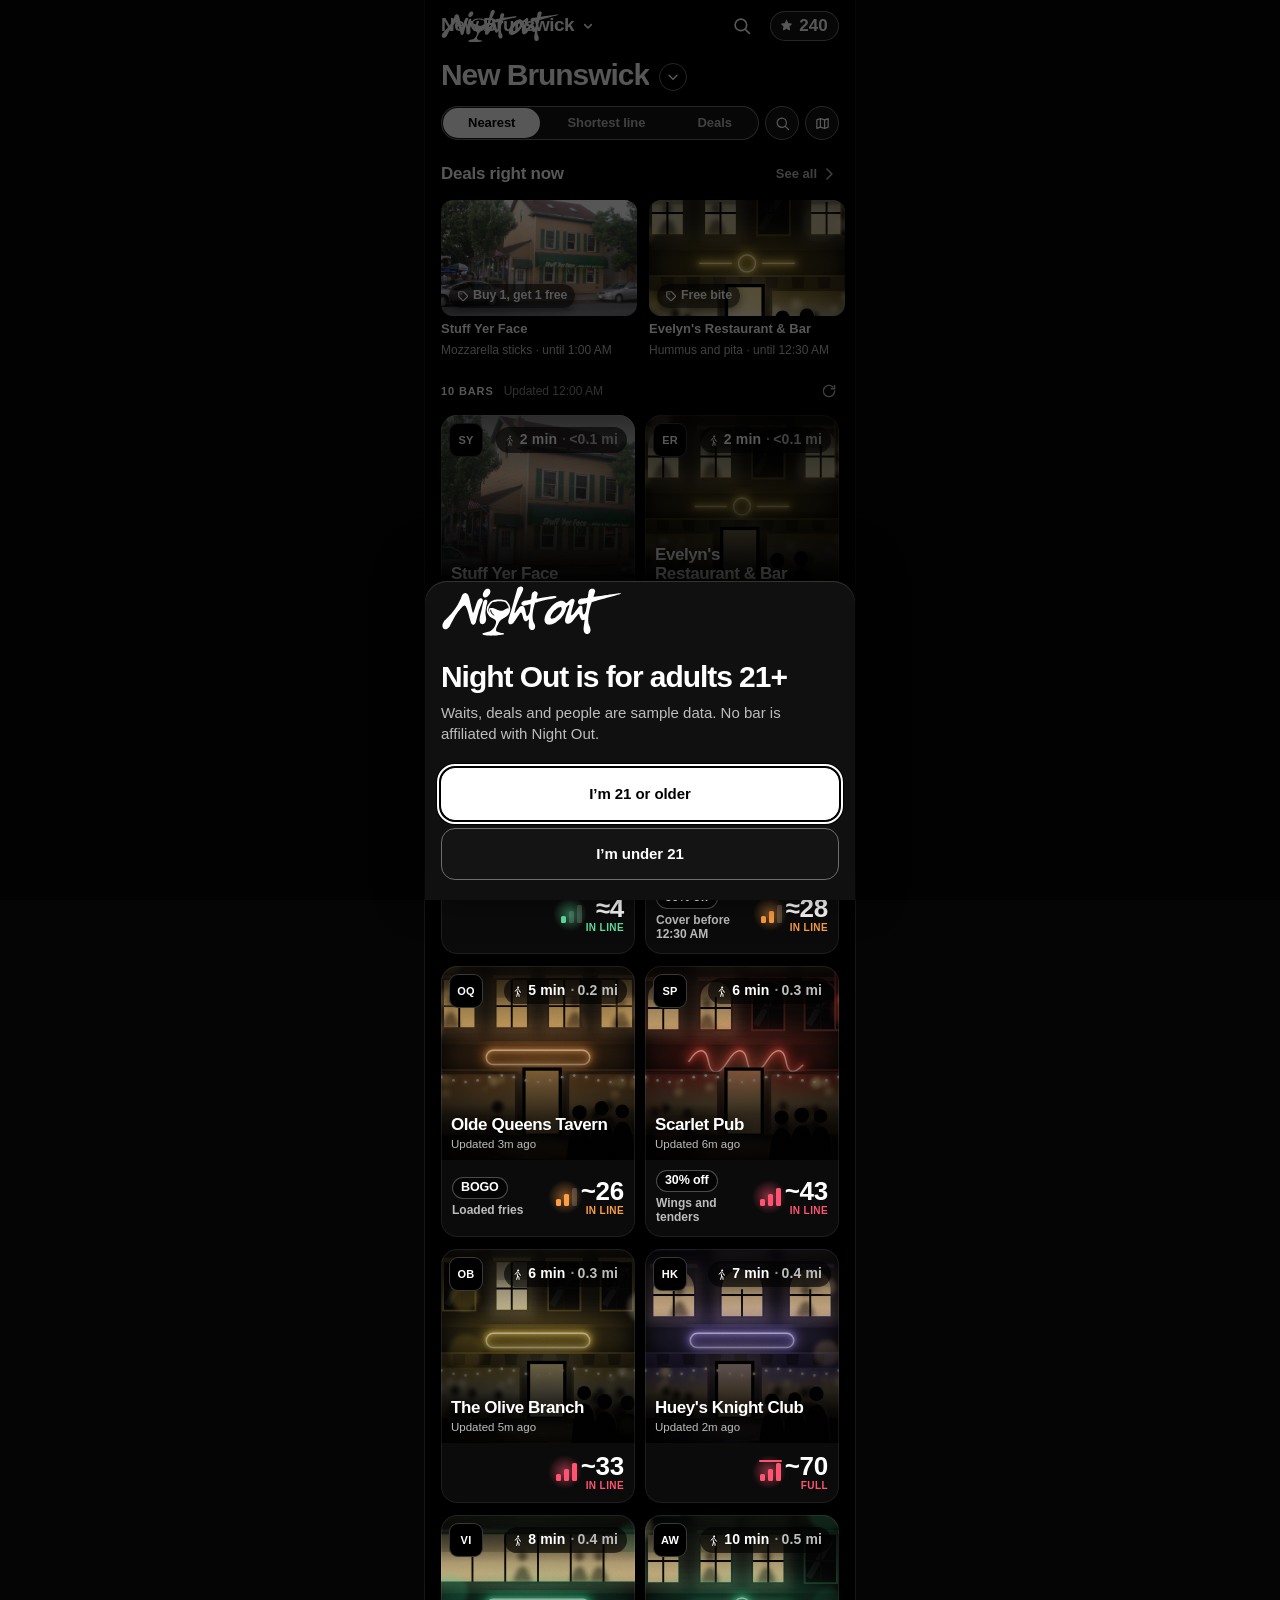
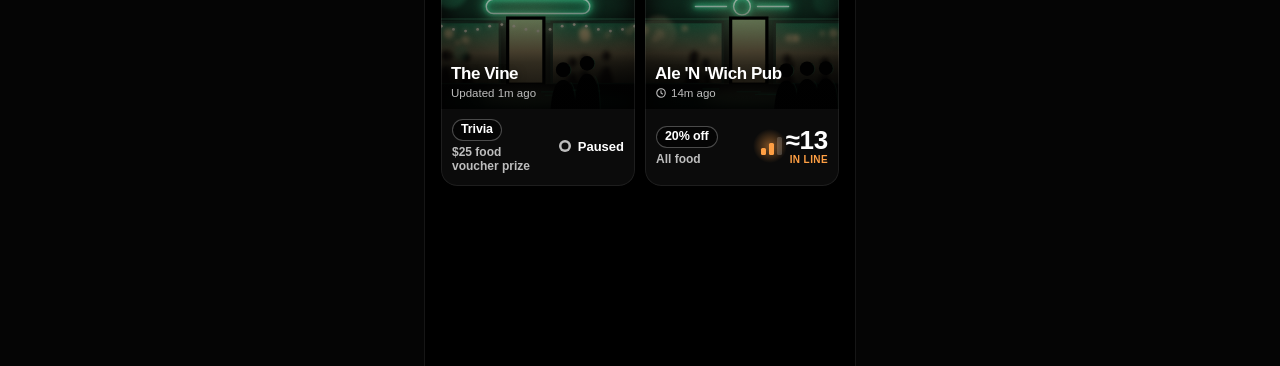
==== commit eaac2a76: "Publish public-demo-20261029-1: no fictional prices, real app mark, licensed photo only Removes Nigh" ====
--- a/index.html
+++ b/index.html
@@ -8,17 +8,16 @@
   <meta name="robots" content="noindex">
   <title>Night Out — Sample Preview</title>
   <meta name="description" content="Bar lines, deals and groups heading out around New Brunswick. Sample data; no bar is affiliated.">
-  <link rel="icon" href="data:image/svg+xml,%3Csvg xmlns='http://www.w3.org/2000/svg' viewBox='150 48 140 140'%3E%3Crect x='150' y='48' width='140' height='140' rx='34' fill='black'/%3E%3Cpath fill='white' fill-rule='evenodd' d='M205.2 201.5C200.2 201.6 194.4 201.6 189.8 201.4C185.1 201.2 180.9 200.9 177.2 200.3C173.6 199.7 169.9 198.5 168 197.9C166.1 197.3 166.5 197.2 166 196.8C165.5 196.3 165.1 195.8 165 195.2C165 194.7 165.1 193.9 165.8 193.2C166.4 192.6 164.5 192.6 169 191.2C173.5 189.8 187.8 186.3 192.8 184.8C197.7 183.3 196.7 183 198.5 182C200.2 181 201.5 180.2 203.2 178.6C205 177 207.6 174.5 209.2 172.4C210.9 170.3 212 168.4 213.2 166C214.5 163.7 215.9 160.7 216.8 158.2C217.8 155.8 218.5 153.5 218.9 151.2C219.2 149 219.1 146.3 218.9 144.8C218.8 143.2 218.4 142.9 218 142C217.5 141.1 217.2 140.4 216.2 139.4C215.3 138.5 215 137.8 212.5 136.3C210 134.8 204.4 132.2 201.5 130.5C198.6 128.8 196.8 127.5 195 126C193.2 124.4 191.9 123 190.5 121.3C189.1 119.5 187.6 117.5 186.5 115.5C185.4 113.5 184.6 111.8 183.9 109.2C183.2 106.7 182.4 103.3 182.2 100.2C182 97.2 182.5 93.5 182.9 91C183.2 88.5 183.5 87.8 184.4 85.5C185.4 83.2 186.8 80 188.4 77.2C190.1 74.5 192.6 71.4 194.6 69.2C196.5 67.1 197.8 65.5 200 64.2C202.2 62.8 204 62.3 207.5 61.3C211 60.3 216.9 58.8 221.2 58.2C225.6 57.5 229.7 57.4 233.8 57.4C237.8 57.5 241.5 57.8 245.5 58.5C249.5 59.2 255.1 60.8 257.8 61.7C260.4 62.6 259.8 62.4 261.2 63.7C262.7 65 264.6 67.2 266.2 69.4C267.9 71.6 270.2 75.2 271.2 77C272.3 78.9 272.2 78.8 272.8 80.5C273.5 82.2 274.5 85.3 275 87.2C275.5 89.2 275.6 90.5 275.7 92.2C275.9 94 276 95.8 275.7 98C275.5 100.2 275.2 102.6 274.3 105.2C273.4 107.9 271.5 111.8 270.3 114C269.2 116.2 268.6 116.8 267.4 118.2C266.3 119.7 265.5 120.8 263.5 122.6C261.5 124.3 258.6 126.8 255.6 128.8C252.7 130.7 248.4 132.7 245.8 134.4C243.1 136 241.5 136.9 239.5 138.6C237.5 140.2 235.7 142.1 233.9 144.2C232.2 146.4 230.8 148.6 229.1 151.8C227.4 154.9 224.9 160.1 223.5 163.3C222.1 166.4 221.4 168.1 220.6 170.5C219.8 172.9 219.2 175.8 218.9 177.5C218.7 179.2 219 179.6 219.2 180.5C219.4 181.4 219.4 181.8 220.2 182.8C221 183.7 222.1 185 224.2 186C226.3 187 228.7 187.7 232.8 188.6C236.8 189.6 245.5 191 248.5 191.7C251.5 192.4 250.3 192.3 250.8 192.8C251.2 193.3 251.3 194 251.2 194.5C251.1 195 250.9 195.2 250 195.7C249.1 196.1 248.4 196.5 245.5 197.2C242.6 197.8 236.8 198.8 232.5 199.4C228.2 200 224.5 200.4 220 200.8C215.5 201.1 210.3 201.4 205.2 201.5ZM192.4 109.8C192.6 109.4 191.5 104.9 191.3 103C191.1 101.1 191 99.8 191.1 98.2C191.3 96.7 191.7 94.5 192.4 93.5C193 92.5 193.3 92.4 194.8 92C196.3 91.6 199.3 91.1 201.2 91.1C203.2 91 204.6 91.2 206.8 91.7C208.9 92.2 210.5 92.7 214.2 94.2C218 95.7 225.7 99.5 229.2 100.9C232.8 102.2 233.5 102.1 235.5 102.3C237.5 102.6 239.5 102.5 241.2 102.4C243 102.2 244.6 101.9 246 101.5C247.4 101.2 246.8 101.7 249.5 100.3C252.2 99 259.6 94.6 262.2 93.4C264.9 92.2 264.2 92.9 265.2 93C266.3 93 267.9 93.7 268.5 93.7C269.1 93.7 268.9 93.5 269 93C269.1 92.5 269.1 91.7 269 90.5C268.8 89.3 268.5 87.5 267.9 85.8C267.4 84 266.3 81.8 265.5 80.2C264.8 78.7 264.5 78.1 263.3 76.5C262.1 74.9 259.6 71.8 258.4 70.5C257.1 69.2 258.2 69.5 256 68.7C253.8 67.8 248.9 66.3 245 65.6C241.1 65 236.4 64.6 232.5 64.5C228.6 64.4 225.5 64.6 221.5 65.2C217.5 65.8 211.7 67.3 208.8 68.1C205.8 68.9 205.2 68.9 203.8 69.8C202.2 70.7 201.2 72 199.8 73.5C198.3 75.1 196.5 77 195.1 79.2C193.6 81.5 192 84.3 191.1 86.8C190.1 89.2 189.6 91.6 189.2 93.8C188.9 95.9 188.8 97.6 188.9 99.5C189 101.4 189.4 103.5 190 105.2C190.5 107 192.2 110.1 192.4 109.8ZM212.8 121.8C213.1 121.6 213.3 121.3 212.3 120.2C211.4 119.2 208.7 117.3 207.2 115.7C205.8 114.2 204.5 112.5 203.5 110.8C202.5 109.1 201.8 107.7 201.1 105.8C200.5 103.8 200.1 100.5 199.6 99.2C199.2 98 198.9 98.3 198.5 98.1C198.1 98 197.6 97.9 197.2 98.3C196.9 98.6 196.3 99.5 196.1 100.2C195.9 101 196 101.8 196.2 103C196.3 104.2 196.7 105.9 197.2 107.4C197.8 108.8 198.5 110.4 199.4 111.8C200.2 113.1 201.1 114.2 202.2 115.3C203.4 116.5 204.6 117.6 206 118.6C207.4 119.6 209.4 120.9 210.5 121.4C211.6 121.9 212.5 121.9 212.8 121.8Z'/%3E%3C/svg%3E">
+  <link rel="icon" href="data:image/svg+xml,%3Csvg xmlns='http://www.w3.org/2000/svg' viewBox='104.2 13.24 232.5 232.5'%3E%3Crect x='104.2' y='13.24' width='232.5' height='232.5' rx='56.5' fill='black'/%3E%3Cpath fill='white' fill-rule='evenodd' d='M205.2 201.5C200.2 201.6 194.4 201.6 189.8 201.4C185.1 201.2 180.9 200.9 177.2 200.3C173.6 199.7 169.9 198.5 168 197.9C166.1 197.3 166.5 197.2 166 196.8C165.5 196.3 165.1 195.8 165 195.2C165 194.7 165.1 193.9 165.8 193.2C166.4 192.6 164.5 192.6 169 191.2C173.5 189.8 187.8 186.3 192.8 184.8C197.7 183.3 196.7 183 198.5 182C200.2 181 201.5 180.2 203.2 178.6C205 177 207.6 174.5 209.2 172.4C210.9 170.3 212 168.4 213.2 166C214.5 163.7 215.9 160.7 216.8 158.2C217.8 155.8 218.5 153.5 218.9 151.2C219.2 149 219.1 146.3 218.9 144.8C218.8 143.2 218.4 142.9 218 142C217.5 141.1 217.2 140.4 216.2 139.4C215.3 138.5 215 137.8 212.5 136.3C210 134.8 204.4 132.2 201.5 130.5C198.6 128.8 196.8 127.5 195 126C193.2 124.4 191.9 123 190.5 121.3C189.1 119.5 187.6 117.5 186.5 115.5C185.4 113.5 184.6 111.8 183.9 109.2C183.2 106.7 182.4 103.3 182.2 100.2C182 97.2 182.5 93.5 182.9 91C183.2 88.5 183.5 87.8 184.4 85.5C185.4 83.2 186.8 80 188.4 77.2C190.1 74.5 192.6 71.4 194.6 69.2C196.5 67.1 197.8 65.5 200 64.2C202.2 62.8 204 62.3 207.5 61.3C211 60.3 216.9 58.8 221.2 58.2C225.6 57.5 229.7 57.4 233.8 57.4C237.8 57.5 241.5 57.8 245.5 58.5C249.5 59.2 255.1 60.8 257.8 61.7C260.4 62.6 259.8 62.4 261.2 63.7C262.7 65 264.6 67.2 266.2 69.4C267.9 71.6 270.2 75.2 271.2 77C272.3 78.9 272.2 78.8 272.8 80.5C273.5 82.2 274.5 85.3 275 87.2C275.5 89.2 275.6 90.5 275.7 92.2C275.9 94 276 95.8 275.7 98C275.5 100.2 275.2 102.6 274.3 105.2C273.4 107.9 271.5 111.8 270.3 114C269.2 116.2 268.6 116.8 267.4 118.2C266.3 119.7 265.5 120.8 263.5 122.6C261.5 124.3 258.6 126.8 255.6 128.8C252.7 130.7 248.4 132.7 245.8 134.4C243.1 136 241.5 136.9 239.5 138.6C237.5 140.2 235.7 142.1 233.9 144.2C232.2 146.4 230.8 148.6 229.1 151.8C227.4 154.9 224.9 160.1 223.5 163.3C222.1 166.4 221.4 168.1 220.6 170.5C219.8 172.9 219.2 175.8 218.9 177.5C218.7 179.2 219 179.6 219.2 180.5C219.4 181.4 219.4 181.8 220.2 182.8C221 183.7 222.1 185 224.2 186C226.3 187 228.7 187.7 232.8 188.6C236.8 189.6 245.5 191 248.5 191.7C251.5 192.4 250.3 192.3 250.8 192.8C251.2 193.3 251.3 194 251.2 194.5C251.1 195 250.9 195.2 250 195.7C249.1 196.1 248.4 196.5 245.5 197.2C242.6 197.8 236.8 198.8 232.5 199.4C228.2 200 224.5 200.4 220 200.8C215.5 201.1 210.3 201.4 205.2 201.5ZM192.4 109.8C192.6 109.4 191.5 104.9 191.3 103C191.1 101.1 191 99.8 191.1 98.2C191.3 96.7 191.7 94.5 192.4 93.5C193 92.5 193.3 92.4 194.8 92C196.3 91.6 199.3 91.1 201.2 91.1C203.2 91 204.6 91.2 206.8 91.7C208.9 92.2 210.5 92.7 214.2 94.2C218 95.7 225.7 99.5 229.2 100.9C232.8 102.2 233.5 102.1 235.5 102.3C237.5 102.6 239.5 102.5 241.2 102.4C243 102.2 244.6 101.9 246 101.5C247.4 101.2 246.8 101.7 249.5 100.3C252.2 99 259.6 94.6 262.2 93.4C264.9 92.2 264.2 92.9 265.2 93C266.3 93 267.9 93.7 268.5 93.7C269.1 93.7 268.9 93.5 269 93C269.1 92.5 269.1 91.7 269 90.5C268.8 89.3 268.5 87.5 267.9 85.8C267.4 84 266.3 81.8 265.5 80.2C264.8 78.7 264.5 78.1 263.3 76.5C262.1 74.9 259.6 71.8 258.4 70.5C257.1 69.2 258.2 69.5 256 68.7C253.8 67.8 248.9 66.3 245 65.6C241.1 65 236.4 64.6 232.5 64.5C228.6 64.4 225.5 64.6 221.5 65.2C217.5 65.8 211.7 67.3 208.8 68.1C205.8 68.9 205.2 68.9 203.8 69.8C202.2 70.7 201.2 72 199.8 73.5C198.3 75.1 196.5 77 195.1 79.2C193.6 81.5 192 84.3 191.1 86.8C190.1 89.2 189.6 91.6 189.2 93.8C188.9 95.9 188.8 97.6 188.9 99.5C189 101.4 189.4 103.5 190 105.2C190.5 107 192.2 110.1 192.4 109.8ZM212.8 121.8C213.1 121.6 213.3 121.3 212.3 120.2C211.4 119.2 208.7 117.3 207.2 115.7C205.8 114.2 204.5 112.5 203.5 110.8C202.5 109.1 201.8 107.7 201.1 105.8C200.5 103.8 200.1 100.5 199.6 99.2C199.2 98 198.9 98.3 198.5 98.1C198.1 98 197.6 97.9 197.2 98.3C196.9 98.6 196.3 99.5 196.1 100.2C195.9 101 196 101.8 196.2 103C196.3 104.2 196.7 105.9 197.2 107.4C197.8 108.8 198.5 110.4 199.4 111.8C200.2 113.1 201.1 114.2 202.2 115.3C203.4 116.5 204.6 117.6 206 118.6C207.4 119.6 209.4 120.9 210.5 121.4C211.6 121.9 212.5 121.9 212.8 121.8Z'/%3E%3C/svg%3E">
   <meta http-equiv="Content-Security-Policy" content="default-src 'self'; script-src 'self'; style-src 'self' 'unsafe-inline'; img-src 'self' data: blob:; font-src 'self'; connect-src 'none'; media-src 'none'; frame-src 'none'; object-src 'none'; base-uri 'none'; form-action 'none'">
-  <meta name="nightout-media" content="illustration">
-  <meta name="nightout-build" content="public-demo-20261028-3">
+  <meta name="nightout-build" content="public-demo-20261029-1">
   <meta name="apple-mobile-web-app-capable" content="yes">
   <meta name="apple-mobile-web-app-title" content="Night Out Demo">
   <link rel="manifest" href="manifest.webmanifest">
-  <link rel="stylesheet" href="styles/tokens.css?v=public-demo-20261028-3">
-  <link rel="stylesheet" href="styles/app.css?v=public-demo-20261028-3">
-  <link rel="stylesheet" href="styles/web-host.css?v=public-demo-20261028-3">
-  <script type="module" src="src/main.js?v=public-demo-20261028-3"></script>
+  <link rel="stylesheet" href="styles/tokens.css?v=public-demo-20261029-1">
+  <link rel="stylesheet" href="styles/app.css?v=public-demo-20261029-1">
+  <link rel="stylesheet" href="styles/web-host.css?v=public-demo-20261029-1">
+  <script type="module" src="src/main.js?v=public-demo-20261029-1"></script>
 </head>
 <body>
   
@@ -46,7 +45,7 @@
       <a class="tab" href="#/" data-tab="bars"><span class="tab-inner"><svg width="24" height="24" viewBox="0 0 24 24" fill="none" stroke="currentColor" stroke-width="1.7" stroke-linecap="round" stroke-linejoin="round" aria-hidden="true"><path class="fl" d="M3.6 9.2 5.2 4.5h13.6l1.6 4.7a2.8 2.8 0 0 1-5.6.2 2.8 2.8 0 0 1-5.6 0 2.8 2.8 0 0 1-5.6-.2Z"/><path d="M5.2 12.4V20h13.6v-7.6M10 20v-4.6h4V20"/></svg></span><span class="tab-label">Bars</span></a>
       <a class="tab" href="#/events" data-tab="events"><span class="tab-inner"><svg width="24" height="24" viewBox="0 0 24 24" fill="none" stroke="currentColor" stroke-width="1.7" stroke-linecap="round" stroke-linejoin="round" aria-hidden="true"><rect x="3.5" y="5" width="17" height="15.5" rx="2.4"/><path class="fl" d="M3.5 7.4A2.4 2.4 0 0 1 5.9 5h12.2a2.4 2.4 0 0 1 2.4 2.4V10h-17Z"/><path d="M3.5 10h17M8 3v4M16 3v4M8 14h2M14 14h2M8 17h2"/></svg></span><span class="tab-label">Events</span></a>
       <a class="tab tab-scan" href="#/scan" data-tab="scan" aria-label="Scan: report a line"><span class="tab-inner"><svg width="24" height="24" viewBox="0 0 24 24" fill="none" stroke="currentColor" stroke-width="1.7" stroke-linecap="round" stroke-linejoin="round" aria-hidden="true"><path d="M4 8.5V6a2 2 0 0 1 2-2h2.5M15.5 4H18a2 2 0 0 1 2 2v2.5M20 15.5V18a2 2 0 0 1-2 2h-2.5M8.5 20H6a2 2 0 0 1-2-2v-2.5"/><circle class="fl" cx="12" cy="12" r="3.3"/></svg></span><span class="tab-label" aria-hidden="true">Scan</span></a>
-      <a class="tab" href="#/points" data-tab="points"><span class="tab-inner"><svg width="24" height="24" viewBox="0 0 24 24" fill="none" stroke="currentColor" stroke-width="1.7" stroke-linecap="round" stroke-linejoin="round" aria-hidden="true"><path class="fl" d="m12 3.8 2.5 5.1 5.6.8-4 3.9.9 5.6-5-2.6-5 2.6.9-5.6-4-3.9 5.6-.8z"/></svg><span class="badge num" data-pass-badge aria-hidden="true" hidden></span></span><span class="tab-label">Points<span class="sr-only" data-pass-badge-sr></span></span></a>
+      <a class="tab" href="#/points" data-tab="points"><span class="tab-inner"><svg width="24" height="24" viewBox="0 0 24 24" fill="none" stroke="currentColor" stroke-width="1.7" stroke-linecap="round" stroke-linejoin="round" aria-hidden="true"><path class="fl" d="m12 3.8 2.5 5.1 5.6.8-4 3.9.9 5.6-5-2.6-5 2.6.9-5.6-4-3.9 5.6-.8z"/></svg></span><span class="tab-label">Points</span></a>
       <a class="tab" href="#/profile" data-tab="profile"><span class="tab-inner"><svg width="24" height="24" viewBox="0 0 24 24" fill="none" stroke="currentColor" stroke-width="1.7" stroke-linecap="round" stroke-linejoin="round" aria-hidden="true"><circle cx="12" cy="12" r="8.8"/><circle class="fl" cx="12" cy="9.9" r="3.1"/><path class="fl" d="M6.6 18.3c1.1-2 3-3.1 5.4-3.1s4.3 1.1 5.4 3.1A8.7 8.7 0 0 1 12 20.8a8.7 8.7 0 0 1-5.4-2.5Z"/></svg></span><span class="tab-label">Profile</span></a>
     </nav>
     <main id="main" tabindex="-1">
@@ -56,7 +55,6 @@
   <aside id="public-demo-banner" class="public-demo-banner" role="note">Sample data · No venue affiliation<br>Photos stay on this device · No upload or photo AI · <a href="#/about">About</a></aside>
   <div id="toasts" class="toast-region" role="status" aria-live="polite"></div>
   <p id="announcer" class="sr-only" role="status" aria-live="polite"></p>
-  <dialog id="sheet" class="sheet" aria-labelledby="sheet-title"></dialog>
   <dialog id="picker" class="sheet picker" aria-labelledby="picker-title"></dialog>
   <dialog id="age-gate" class="sheet" aria-labelledby="age-title" aria-describedby="age-sub" style="max-width:440px">
     <div class="sheet-body age-body" id="age-body">
--- a/styles/tokens.css
+++ b/styles/tokens.css
@@ -109,10 +109,6 @@
   --muted-soft: #141414;
   --danger: #FF8A80;      /* field errors only, always with an icon and words: 9.2:1 */
   --danger-soft: #1A0F0E;
-
-  --pass-bg: #0B0B0B;
-  --pass-ink: #FFFFFF;
-  --pass-ink-2: #BDBDBD;
 
   --focus: #FFFFFF;       /* 2px ring + 5px black halo: visible on black, on photos and around white buttons */
   --focus-halo: #000000;
--- a/styles/app.css
+++ b/styles/app.css
@@ -107,7 +107,6 @@
 
 /* ---------- Venue detail ---------- */
 /* The disclosure badge icon stays 14px at every size (higher specificity than any hero art rule). */
-.back-row { display: flex; align-items: center; justify-content: space-between; gap: 8px; margin-bottom: var(--s-3); }
 .back-link { display: inline-flex; align-items: center; gap: 4px; min-height: 44px; padding: 0 14px 0 8px; border-radius: var(--r-pill); color: var(--ink); text-decoration: none; font-weight: 600; font-size: 15px; border: 1px solid var(--line-input); background: transparent; transition: transform var(--d-press) var(--ease-out); }
 .back-link svg { width: 20px; height: 20px; }
 .back-link:active { transform: scale(0.97); }
@@ -154,36 +153,7 @@
 .menu-item { display: flex; justify-content: space-between; gap: 12px; padding: 12px 0; border-bottom: 1px solid var(--line); font-size: 15px; line-height: 20px; }
 .menu-item span:last-child { font-variant-numeric: tabular-nums; color: var(--ink-2); }
 
-.pass-cta { margin-top: 28px; display: grid; gap: 12px; }
-.pass-cta h2 { font-size: var(--t-xs); line-height: 16px; font-weight: 700; letter-spacing: 0.1em; text-transform: uppercase; color: var(--ink-2); }
-.pass-cta p { font-size: 15px; line-height: 21px; color: var(--ink-2); }
-.pass-cta .pass-state { display: flex; gap: 8px; align-items: center; min-height: 48px; padding: 0 14px; border-radius: var(--r-md); background: var(--surface-2); color: var(--ink-2); font-weight: 600; }
-.pass-state svg { width: 18px; height: 18px; flex: none; }
-
-/* ---------- Passes ---------- */
-.pass-card {
-  position: relative; overflow: hidden; border-radius: var(--r-xl); padding: 20px; color: var(--pass-ink);
-  background: linear-gradient(165deg, #1C1C1E 0%, var(--pass-bg) 60%); border: 1px solid var(--line-strong);
-  box-shadow: inset 0 1px 0 rgb(255 255 255 / 0.06); display: grid; gap: 16px; isolation: isolate;
-}
-.pass-watermark { position: absolute; inset: -40% -20%; z-index: -1; display: grid; place-items: center; transform: rotate(-18deg); pointer-events: none; }
-.pass-watermark span { font-size: 14px; font-weight: 800; letter-spacing: 0.3em; color: rgb(255 255 255 / 0.06); white-space: nowrap; line-height: 2.4; }
-.pass-top { display: flex; justify-content: space-between; align-items: flex-start; flex-wrap: wrap; gap: 8px 12px; }
-.pass-top > div { flex: 1 1 12rem; min-width: 0; }
-.pass-top .qb-label { color: var(--pass-ink-2); }
-.pass-venue { font-family: var(--font-display); font-size: 26px; font-weight: 800; line-height: 30px; margin-top: 4px; overflow-wrap: break-word; hyphens: auto; }
-.pass-status { flex: none; height: 26px; display: inline-flex; align-items: center; padding: 0 10px; border-radius: var(--r-pill); font-size: var(--t-xs); font-weight: 700; border: 1px solid var(--line-input); }
-.pass-card[data-status="active"] .pass-status { background: var(--ink); color: var(--bg); border-color: var(--ink); }
-.pass-card[data-status="expired"] .pass-status, .pass-card[data-status="cancelled"] .pass-status { background: var(--surface-2); color: var(--ink-2); border-color: var(--surface-2); }
-.pass-grid { display: grid; grid-template-columns: minmax(0, 1fr) minmax(0, 1fr); gap: 14px 16px; padding-top: 16px; border-top: 1px dashed var(--line-strong); }
-.pass-grid dt { color: var(--ink-3); font-size: var(--t-2xs); line-height: 14px; font-weight: 700; letter-spacing: 0.08em; text-transform: uppercase; }
-.pass-grid dd { margin: 3px 0 0; font-size: var(--t-md); line-height: 22px; font-weight: 600; font-variant-numeric: tabular-nums; overflow-wrap: anywhere; }
-.pass-invalid { border-top: 1px dashed var(--line-strong); padding-top: 14px; font-size: var(--t-sm); font-weight: 700; display: flex; gap: 8px; align-items: center; }
-.pass-invalid svg { width: 18px; height: 18px; flex: none; color: var(--aging); }
-.pass-card p, .result .pass-card p { color: var(--pass-ink); max-width: none; }
-.pass-ref { font-family: ui-monospace, SFMono-Regular, Menlo, monospace; letter-spacing: 0.12em; }
-.pass-list { display: grid; gap: 20px; margin-top: 20px; }
-.pass-item-actions { display: flex; gap: 8px; flex-wrap: wrap; margin-top: 10px; }
+
 
 /* ---------- Sheet / dialog ---------- */
 dialog.sheet {
@@ -203,27 +173,10 @@
 .sheet-close::before { content: ""; position: absolute; width: 30px; height: 30px; border-radius: 50%; background: var(--fill-2); }
 .sheet-close svg { position: relative; width: 14px; height: 14px; stroke-width: 2.4; }
 .sheet-body { padding: 8px var(--gutter) 24px; overflow-y: auto; overscroll-behavior: contain; flex: 1; }
-.sheet-foot { padding: 12px var(--gutter) calc(12px + var(--safe-b)); border-top: 1px solid var(--fill-2); flex: none; background: var(--raised); }
-.sheet-foot .total-line { display: flex; justify-content: space-between; align-items: baseline; font-size: 15px; color: var(--ink-2); margin-bottom: 10px; }
-.sheet-foot .total-line strong { font-size: 20px; font-weight: 800; color: var(--ink); font-variant-numeric: tabular-nums; }
 
 fieldset { border: 0; margin: 0; padding: 0; min-width: 0; }
 legend, .sheet-body .label { font-weight: 700; font-size: 17px; line-height: 22px; margin-bottom: 12px; padding: 0; color: var(--ink); }
 .field-group + .field-group { margin-top: 24px; }
-.window-grid { display: grid; grid-template-columns: repeat(2, minmax(0, 1fr)); gap: 8px; }
-@media (max-width: 339.98px) { .window-grid { grid-template-columns: minmax(0, 1fr); } }
-.window-option { position: relative; display: grid; gap: 2px; align-content: center; min-height: 64px; padding: 10px 12px; border: 1px solid var(--line-input); border-radius: var(--r-md); cursor: pointer; transition: border-color var(--d-select) var(--ease-out), background-color var(--d-select) var(--ease-out), transform var(--d-press) var(--ease-out); }
-.window-option input { position: absolute; inset: 0; width: 100%; height: 100%; margin: 0; opacity: 0; cursor: pointer; }
-.window-option:active:not(:has(input:disabled)) { transform: scale(0.98); }
-.window-option:has(input:checked) { border-color: var(--accent); background: var(--accent); }
-.window-option:has(input:checked) .w-time { color: var(--accent-ink); }
-.window-option:has(input:checked) .w-state { color: #3A3A3C; }
-.window-option:has(input:disabled) { cursor: not-allowed; border: 1px dashed var(--line-strong); }
-.window-option:has(input:disabled) .w-time, .window-option:has(input:disabled) .w-state { color: var(--ink-3); }
-.window-option:has(input:focus-visible) { outline: 2px solid var(--focus); outline-offset: 2px; }
-.w-time { position: relative; font-size: var(--t-md); line-height: 20px; font-weight: 700; font-variant-numeric: tabular-nums; }
-.w-state { position: relative; font-size: var(--t-2xs); line-height: 14px; font-weight: 700; letter-spacing: 0.06em; text-transform: uppercase; color: var(--ink-2); }
-.w-state.is-few { color: var(--ink); font-weight: 800; }
 .stepper { display: inline-flex; align-items: center; gap: 4px; border: 1px solid var(--line-strong); border-radius: var(--r-pill); padding: 2px; }
 .stepper output { min-width: 3ch; text-align: center; font-size: 20px; font-weight: 800; font-variant-numeric: tabular-nums; }
 .stepper .icon-btn { width: 44px; height: 44px; }
@@ -231,10 +184,6 @@
 .stepper-row { display: flex; align-items: center; justify-content: space-between; gap: 12px; }
 .stepper-row .label { margin-bottom: 0; }
 .hint { font-size: 13px; line-height: 18px; color: var(--ink-2); margin-top: 6px; }
-.price-table { width: 100%; border-collapse: collapse; font-size: 15px; }
-.price-table td { padding: 10px 0; border-bottom: 1px solid var(--line); font-variant-numeric: tabular-nums; color: var(--ink-2); }
-.price-table td:last-child { text-align: right; color: var(--ink); }
-.price-table tr.total td { font-weight: 700; font-size: var(--t-md); border-bottom: 0; color: var(--ink); }
 .terms { font-size: 15px; line-height: 21px; color: var(--ink-sub); display: grid; gap: 10px; }
 .terms li { display: grid; grid-template-columns: 18px minmax(0, 1fr); gap: 10px; }
 .terms li svg { width: 18px; height: 18px; margin-top: 2px; color: var(--ink-2); }
@@ -243,15 +192,9 @@
 .field-error { color: var(--danger); font-size: var(--t-sm); font-weight: 600; margin-top: 8px; display: flex; gap: 6px; align-items: center; }
 .field-error svg { width: 16px; height: 16px; }
 .result { display: grid; gap: var(--s-4); text-align: center; justify-items: center; padding: var(--s-3) 0; }
-.result-icon { width: 72px; height: 72px; border-radius: 50%; display: grid; place-items: center; }
-.result-icon svg { width: 32px; height: 32px; }
-.result-ok .result-icon { background: var(--accent); color: var(--accent-ink); }
-.result-err .result-icon { background: var(--danger-soft); color: var(--danger); }
 .result h2 { font-family: var(--font-display); font-weight: 800; font-size: 26px; line-height: 30px; text-wrap: balance; }
 .result p { color: var(--ink-2); font-size: 15px; line-height: 21px; max-width: 38ch; }
-.result .pass-card { text-align: left; width: 100%; }
-.spinner { width: 24px; height: 24px; border-radius: 50%; border: 3px solid var(--line-strong); border-top-color: var(--accent); }
-@media (prefers-reduced-motion: no-preference) { .spinner { animation: spin 0.9s linear infinite; } @keyframes spin { to { transform: rotate(360deg); } } }
+@keyframes spin { to { transform: rotate(360deg); } }
 
 /* ---------- Console (operator) ---------- */
 .console-grid { display: grid; grid-template-columns: minmax(0, 1fr); gap: var(--s-5); margin-top: var(--s-4); }
@@ -275,8 +218,6 @@
 .audit { font-size: 15px; }
 .audit li { padding: 12px 0; border-bottom: 1px solid var(--line); display: grid; gap: 2px; overflow-wrap: anywhere; }
 .audit time { font-size: var(--t-xs); color: var(--ink-3); font-variant-numeric: tabular-nums; }
-.cap-row { display: grid; grid-template-columns: minmax(0, 1fr) auto; align-items: center; gap: 12px; padding: 12px 0; border-bottom: 1px solid var(--line); }
-.cap-row small { display: block; color: var(--ink-2); font-size: var(--t-xs); }
 .switch-row { display: flex; align-items: center; justify-content: space-between; gap: 12px; padding: 8px 0 12px; }
 .switch { position: relative; width: 51px; height: 31px; flex: none; }
 .switch input { position: absolute; inset: 0; opacity: 0; margin: 0; cursor: pointer; }
@@ -728,7 +669,6 @@
 .tabbar:has(> .tab[aria-current="page"]:active) .tab-indicator::before { scale: .96; --d-press: var(--d-press-down); }
 .kbd .tab-indicator { transition: none; }
 @media (prefers-reduced-motion: reduce) { .tab-indicator { transition: none; } }
-.tab .badge { position: absolute; top: -2px; right: 2px; min-width: 18px; height: 18px; padding: 0 5px; border-radius: 9px; background: var(--ink); color: var(--bg); font-size: 11px; font-weight: 800; line-height: 18px; text-align: center; box-shadow: 0 0 0 2px var(--bg); }
 
 /* ---------- Buttons ---------- */
 .btn {
@@ -1018,7 +958,6 @@
 .sheet-close::before { content: ""; position: absolute; width: 30px; height: 30px; border-radius: 50%; background: var(--fill-2); box-shadow: inset 0 0 0 1px var(--line-input); }
 .sheet-close .ic { position: relative; width: 14px; height: 14px; stroke-width: 2.4; }
 .sheet-body { padding: 4px var(--gutter) 20px; overflow-y: auto; overscroll-behavior: contain; }
-.sheet-foot { padding: 12px var(--gutter) calc(12px + var(--safe-b)); border-top: 1px solid var(--line); }
 .option-list { display: grid; }
 .option-row { position: relative; display: flex; align-items: center; gap: 14px; min-height: 56px; border-bottom: 1px solid var(--line); font-size: var(--t-md); font-weight: 600; cursor: pointer; }
 .option-row input { position: absolute; inset: 0; z-index: 1; opacity: 0; margin: 0; cursor: pointer; }
@@ -1105,8 +1044,8 @@
    - wait ring: .ring, .ring-*
    - .crowd-chip, .area-pill silver, .tabbar silver capsule
    - the old .deal-slot over the photo and .deal-tag white badge
-   Keep (restyled by tokens alone): .panel, .radio-card, .switch, .stepper, .text-input, .select, .check, .window-option,
-   the pass-card watermark, .map-* pins (pin fills use the level hues via data-pin-tone), console tables, .age-*. */
+   Keep (restyled by tokens alone): .panel, .radio-card, .switch, .stepper, .text-input, .select, .check,
+   .map-* pins (pin fills use the level hues via data-pin-tone), console tables, .age-*. */
 /* Kept from the previous base (the spec base doesn't define these). */
 [hidden] { display: none !important; }
 @media (pointer: fine) { html { overscroll-behavior: none; } }
@@ -1116,12 +1055,12 @@
 html.is-native :is(a, img, svg) { -webkit-touch-callout: none; -webkit-user-drag: none; }
 html.is-native :is(input, textarea, .prose, .prose *, .dir-address) { -webkit-user-select: text; user-select: text; -webkit-touch-callout: default; }
 html { scroll-padding-top: calc(var(--topbar-h) + var(--safe-t) + 8px); scroll-padding-bottom: calc(var(--tabbar-h) + var(--safe-b) + 16px); }
-button, .btn, .chip, .tab, .venue-link, .back-link, .demo-chip, .window-option, .radio-card, .segmented, .map-pin-btn, details.how summary { -webkit-user-select: none; user-select: none; -webkit-touch-callout: none; }
+button, .btn, .chip, .tab, .venue-link, .back-link, .demo-chip, .radio-card, .segmented, .map-pin-btn, details.how summary { -webkit-user-select: none; user-select: none; -webkit-touch-callout: none; }
 .skip { position: absolute; left: 12px; top: -60px; z-index: 100; background: var(--ink); color: var(--bg); padding: 10px 14px; border-radius: var(--r-sm); font-weight: 700; }
 .skip:focus { top: calc(8px + var(--safe-t)); }
 .title-row { display: flex; align-items: center; justify-content: space-between; gap: 12px; }
 .section-title { margin: 32px 0 10px; }
-.page > .page-title:first-child, .page > .back-row:first-child, .page > .title-row:first-child { margin-top: 12px; }
+.page > .page-title:first-child, .page > .title-row:first-child { margin-top: 12px; }
 
 /* Kept from v3: the visible summary when a search or filter is active. */
 .filter-summary { display: flex; align-items: center; justify-content: space-between; gap: 8px; margin-top: 10px; padding: 6px 6px 6px 14px; border-radius: var(--r-md); background: var(--surface); border: 1px solid var(--line-input); font-size: var(--t-sm); color: var(--ink-sub); }
@@ -1324,7 +1263,7 @@
 .pick-row:not([aria-disabled="true"]):active { background: var(--surface); }
 .pick-row:not(:has(.bar-logo)) { grid-template-columns: minmax(0, 1fr) auto auto; }
 
-/* ---------- My account (Ship D): VIP cards, subscription, settings. All simulated. ---------- */
+/* ---------- My account (Ship D): VIP cards, settings. All simulated. ---------- */
 .account-title { margin-bottom: 12px; }
 .settings-btn { flex: none; }
 .avatar-lg { font-size: 26px; }
@@ -1340,7 +1279,6 @@
 .list-switch > .ic:first-child { flex: none; color: var(--ink-2); } /* the same icon column as the rows under it */
 .list-switch label { flex: 1; min-width: 0; display: grid; gap: 2px; cursor: pointer; }
 .list-switch .hint { margin: 0; }
-.opt-sub { display: block; font-size: var(--t-xs); font-weight: 500; color: var(--ink-3); }
 
 .vip-card { position: relative; display: grid; gap: 18px; padding: 18px 18px 16px; border-radius: var(--r-lg); background: linear-gradient(150deg, #26262a 0%, #111113 46%, #050505 100%); box-shadow: inset 0 0 0 1px var(--line-strong), 0 12px 32px rgba(0,0,0,.45); overflow: hidden; isolation: isolate; aspect-ratio: 1.586; max-height: 230px; }
 .vip-card::before { content: ""; position: absolute; inset: -40% -10% auto auto; width: 70%; height: 140%; background: linear-gradient(105deg, transparent 30%, rgba(255,255,255,.07) 48%, transparent 66%); transform: rotate(8deg); z-index: -1; pointer-events: none; }
@@ -1367,18 +1305,6 @@
 .vip-list li { display: grid; gap: 4px; }
 .vip-list .btn-ghost { justify-self: end; }
 
-.sub-card { padding: 16px; border-radius: var(--r-lg); background: var(--surface); box-shadow: inset 0 0 0 1px var(--line-strong); }
-.sub-top { display: flex; align-items: center; justify-content: space-between; gap: 10px; }
-.sub-name { display: inline-flex; align-items: center; gap: 8px; font-family: var(--font-display); font-weight: 800; font-size: var(--t-lg); }
-.sub-state { padding: 3px 9px; border-radius: var(--r-pill); font-size: var(--t-xs); font-weight: 700; background: var(--fill-2); color: var(--ink-2); }
-.sub-state[data-on="true"] { background: var(--fill-2); color: var(--ink); }
-.sub-facts { display: grid; grid-template-columns: 1fr 1fr; gap: 12px; margin: 14px 0 0; padding: 12px 0; border-block: 1px solid var(--line); }
-.sub-facts div { display: grid; gap: 2px; min-width: 0; }
-.sub-facts dt { font-size: var(--t-2xs); font-weight: 700; letter-spacing: .08em; text-transform: uppercase; color: var(--ink-3); }
-.sub-facts dd { margin: 0; font-size: var(--t-sm); font-weight: 700; }
-.sub-perks { display: grid; gap: 8px; margin: 14px 0 16px; }
-.sub-perks li { display: flex; align-items: center; gap: 8px; font-size: var(--t-sm); color: var(--ink-2); }
-.sub-perks .ic { flex: none; color: var(--ink); }
 
 /* ---------- Scan the line (Redesign 3): full-screen 3-step flow, no top bar or tab bar ---------- */
 [data-route="scan"] :is(.topbar, .tabbar):not(.nav-ghost-part) { display: none; } /* the old page's copies still leave (.nav-ghost-part) */
@@ -1868,7 +1794,7 @@
    so even a quick tap bottoms out in 50ms, and the release (whose after-change style is the rest state) eases back over
    240ms. Descendants inherit it (.tab-inner, .rail-photo, .avatars, a bucket's span). */
 :is(.bar-link, .btn, .chip, .act, .hero-btn, .icon-btn, .tool-btn, .poll-opt, .sort-seg button, .segmented button, .segmented label,
-  .window-option, .shutter, .bucket, .pts-chip, .back-link, .scan-nearest, .rail-tile, .rail-all, button.group-spots, .map-pin-btn, .tab):active,
+  .shutter, .bucket, .pts-chip, .back-link, .scan-nearest, .rail-tile, .rail-all, button.group-spots, .map-pin-btn, .tab):active,
 .ev-card:has(> .ev-link:active), .idea-card:has(> .idea-link:active) { --d-press: var(--d-press-down); }
 /* Presses that were missing. */
 .tool-btn { transition: transform var(--d-press) var(--ease-out), background-color var(--d-select) var(--ease-out); }
@@ -1976,13 +1902,6 @@
 .map-btn .ic-stack > .ic { transition: opacity var(--d-quick) var(--ease-out), scale var(--d-quick) var(--ease-out); }
 .map-btn[aria-pressed="false"] .ic-list, .map-btn[aria-pressed="true"] .ic-map { opacity: 0; scale: .9; }
 .map-btn[aria-pressed="false"] .ic-map, .map-btn[aria-pressed="true"] .ic-list { transition-duration: var(--d-icon); }
-/* A cancelled pass greys in place but stays readable (ink-3, 6.1:1; it used to fade to 2.1:1); the status chip keeps its
-   outline and place, and the bar's name is struck through as a non-colour cue. */
-.pass-card :is(.pass-grid dd, .pass-invalid, .pass-venue) { transition: color var(--d-select) var(--ease-out); }
-.pass-card[data-status="cancelled"] :is(.pass-grid dd, .pass-invalid, .pass-venue) { color: var(--ink-3); }
-.pass-card[data-status="cancelled"] .pass-venue { text-decoration: line-through; }
-.pass-status { transition: background-color var(--d-select) var(--ease-out), color var(--d-select) var(--ease-out), border-color var(--d-select) var(--ease-out); }
-.pass-card[data-status="cancelled"] .pass-status { border-color: var(--line-input); }
 /* Events filter pills (4.12): a set filter fills over --d-select; the results stay instant. */
 .select select { transition: background-color var(--d-select) var(--ease-out), color var(--d-select) var(--ease-out), border-color var(--d-select) var(--ease-out); }
 .select > svg { transition: color var(--d-select) var(--ease-out); }
@@ -2174,9 +2093,7 @@
 .card-fresh .ic { display: inline-block; vertical-align: -2px; margin-right: 4px; }
 /* 9.4 Bar page: one section rhythm (32px) and one heading system. */
 section.ideas { margin-top: 0; }
-.typical, .pass-cta { margin-top: 0; }
-.pass-cta > .section-head { margin-bottom: 2px; }
-.pass-cta .section-head h2 { text-transform: none; color: var(--ink); }
+.typical { margin-top: 0; }
 /* 9.7 Events views and filter pills: 34px to the eye, 44px to the finger. */
 .ev-views button { position: relative; }
 .ev-views button::before { content: ""; position: absolute; inset: -5px 0; }
@@ -2193,8 +2110,6 @@
 .group-host-name { min-width: 0; white-space: nowrap; overflow: hidden; text-overflow: ellipsis; }
 .group-host-text .handle { flex: none; min-height: 24px; } /* one line with the name, still a 24px box */
 .group-host-text .handle::before { inset: -10px -4px; } /* 44px to the finger */
-/* 9.9 Window times: condensed numerals on one line, so every tile is the same height. */
-.w-time { font-family: var(--font-num); font-stretch: var(--w-cond); font-size: 19px; font-weight: 800; white-space: nowrap; }
 /* 9.10 Narrow phones and long bar names. */
 .select select { text-overflow: ellipsis; }
 .field-pair { grid-template-columns: minmax(0, 1.4fr) minmax(0, 1fr); }
@@ -2224,13 +2139,9 @@
 .waiting-actions { display: grid; grid-template-columns: minmax(0, 1fr) auto; gap: 8px; }
 .history-list li > .num:last-child { font-family: var(--font-num); font-stretch: var(--w-cond); font-size: 20px; font-weight: 800; }
 .picker .hint.center { justify-content: center; text-align: center; }
-/* 9.15 Console: the guests' preview is not a card inside a card; steppers share a right edge. */
+/* 9.15 Console: the guests' preview is not a card inside a card. */
 .console-grid .queue-block { margin-top: 0; padding: 0; border: 0; background: none; border-radius: 0; box-shadow: none; }
-.cap-row { grid-template-columns: minmax(0, 1fr) 176px; }
-.cap-row .stepper { justify-self: end; }
 .stepper output { min-width: 5ch; }
-/* 9.16 Billing on one line. */
-.sub-facts dd { white-space: nowrap; overflow: hidden; text-overflow: ellipsis; }
 /* 9.17 One rounded ring per control (never transitioned): the tab rings its pill, the rail tile its photo. */
 .tab:focus-visible { outline: none; box-shadow: none; }
 .tab:focus-visible .tab-inner { outline: 2px solid var(--focus); outline-offset: 2px; }
@@ -2435,9 +2346,6 @@
 .biz-tabs [aria-pressed="true"] { font-weight: 600; }
 @media (max-width: 359.98px) { .biz-tabs button { font-size: 12px; } }
 
-/* F2: priority slots: the time range and its counts keep one line; the stepper takes what is left (112–176px). */
-.cap-row:has([id^="cap-"]) { grid-template-columns: max-content minmax(112px, 176px); justify-content: space-between; }
-.cap-row [id^="cap-"], .cap-row:has([id^="cap-"]) small { white-space: nowrap; }
 
 /* F11: the sticky Publish bar's fade reaches the tab bar, so no sliced text shows under the button (web and iPhone). */
 .photo-cta { bottom: calc(var(--tabbar-h) + var(--safe-b)); padding-bottom: 8px; }
